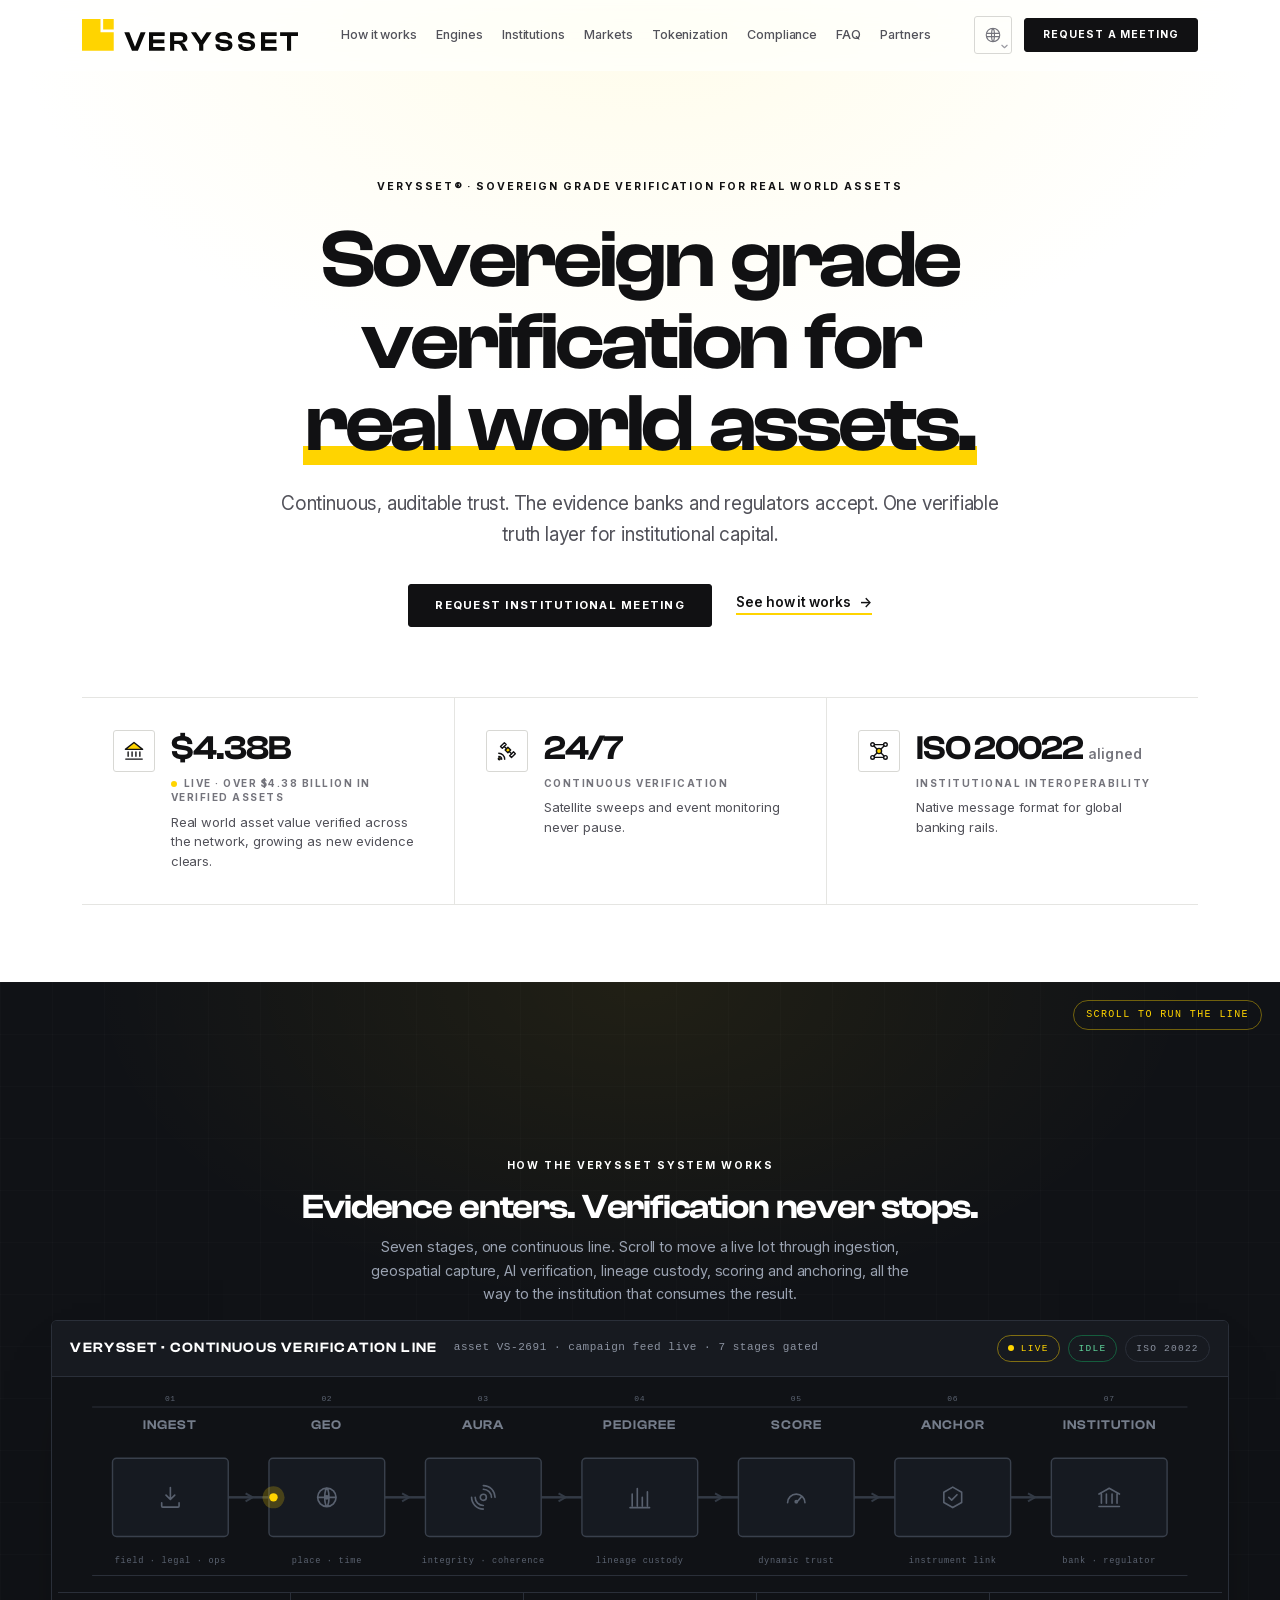
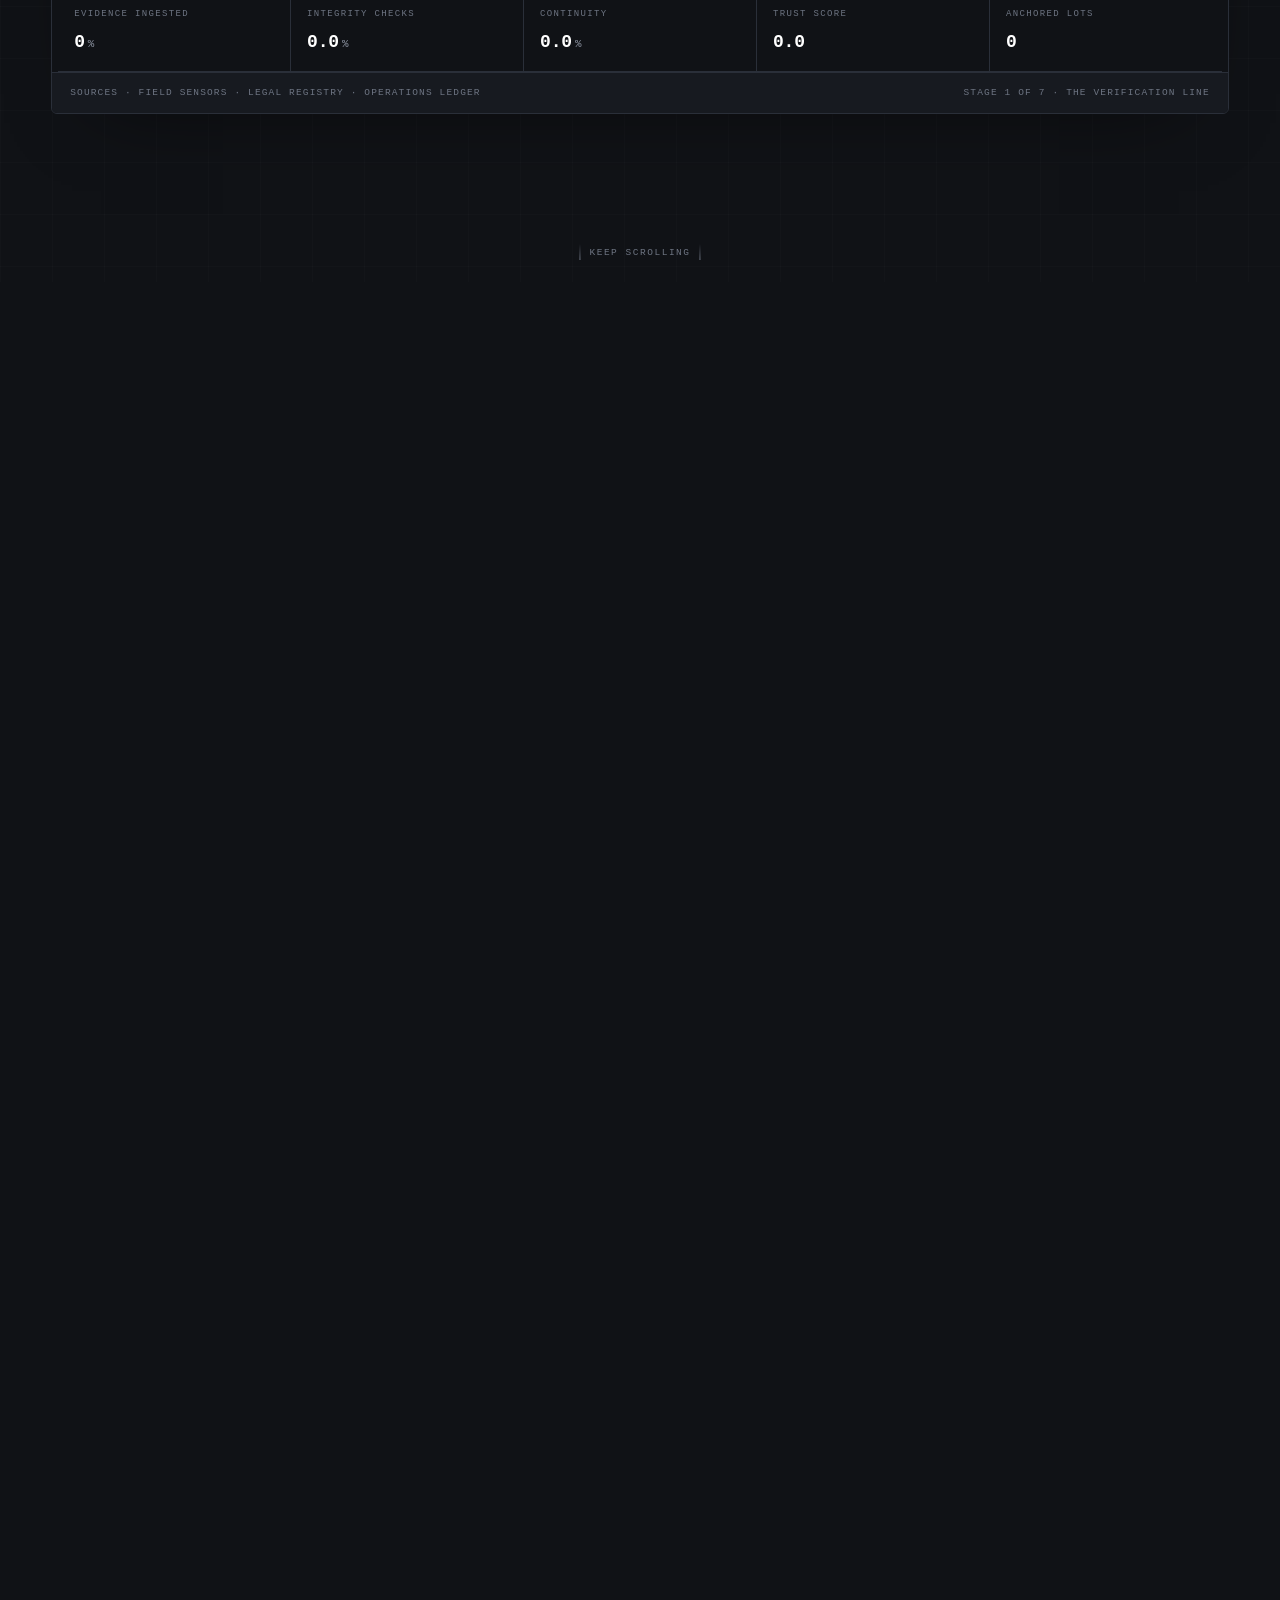
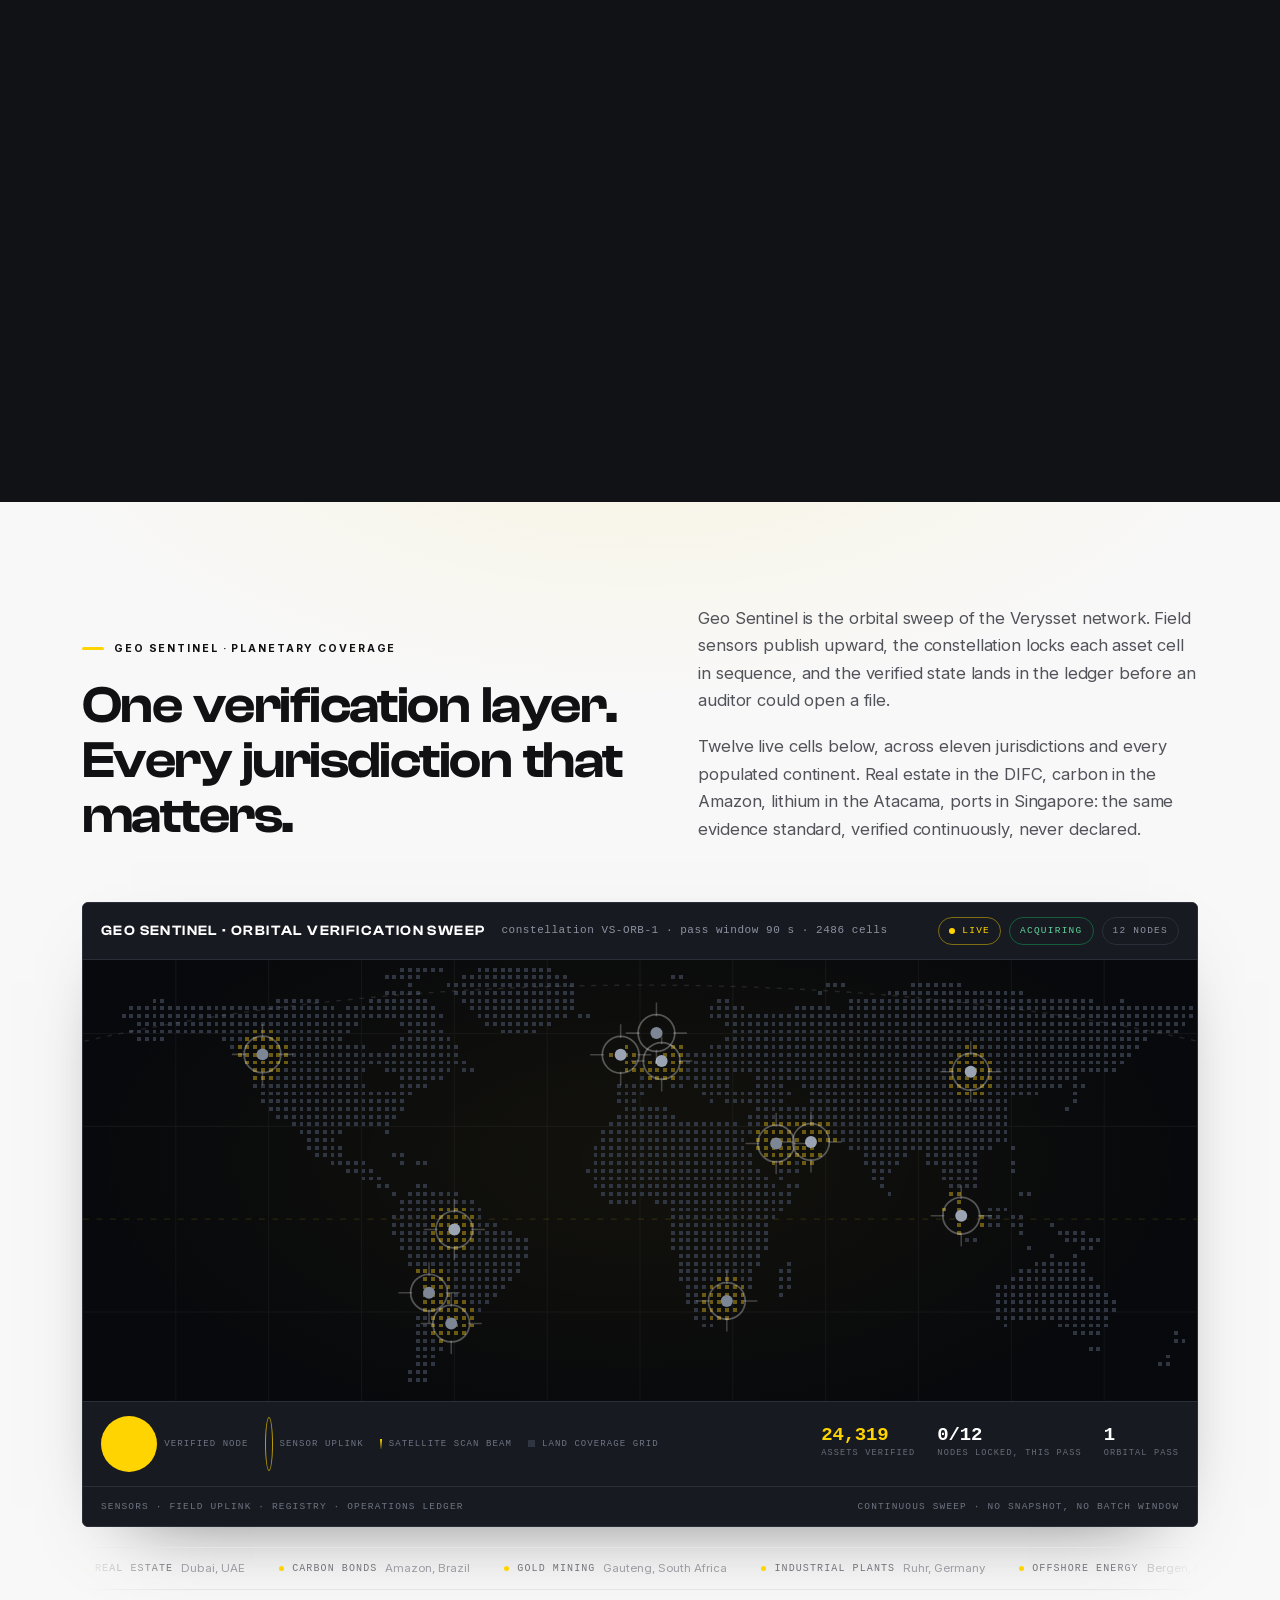
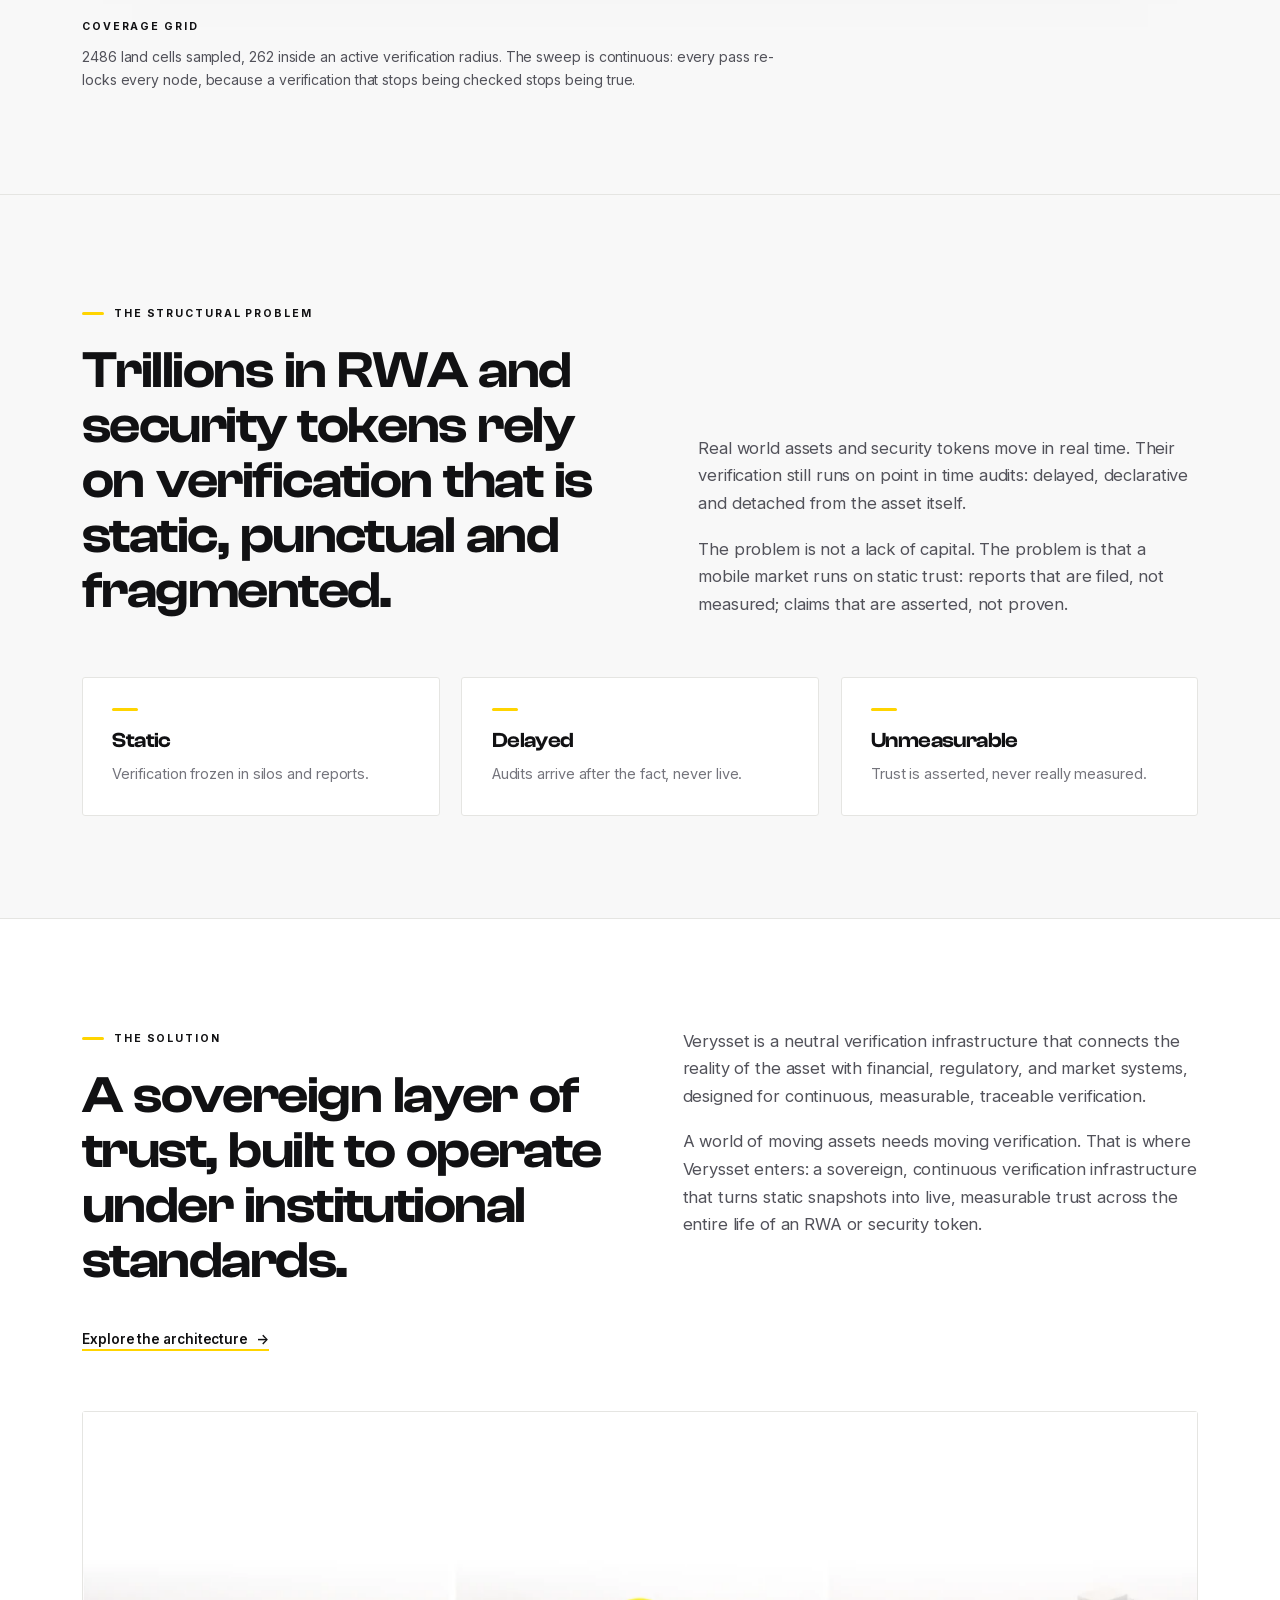
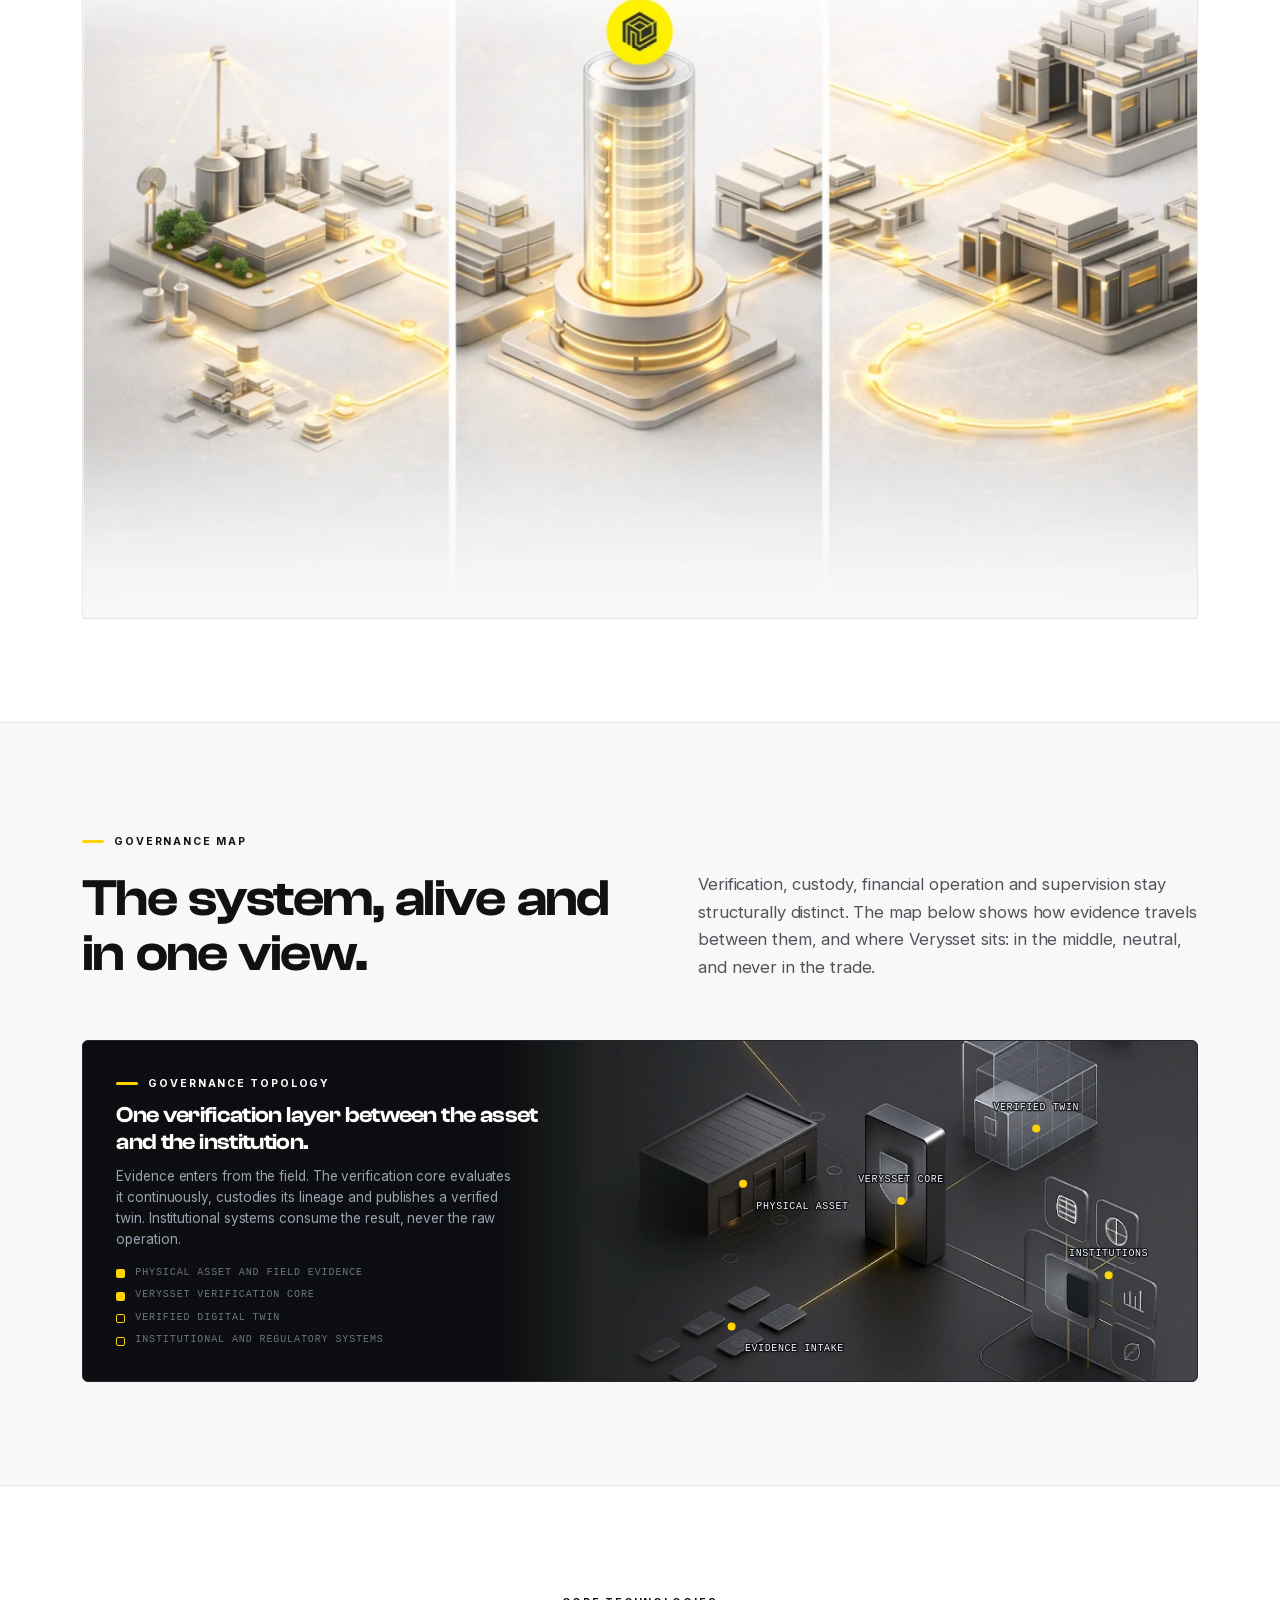
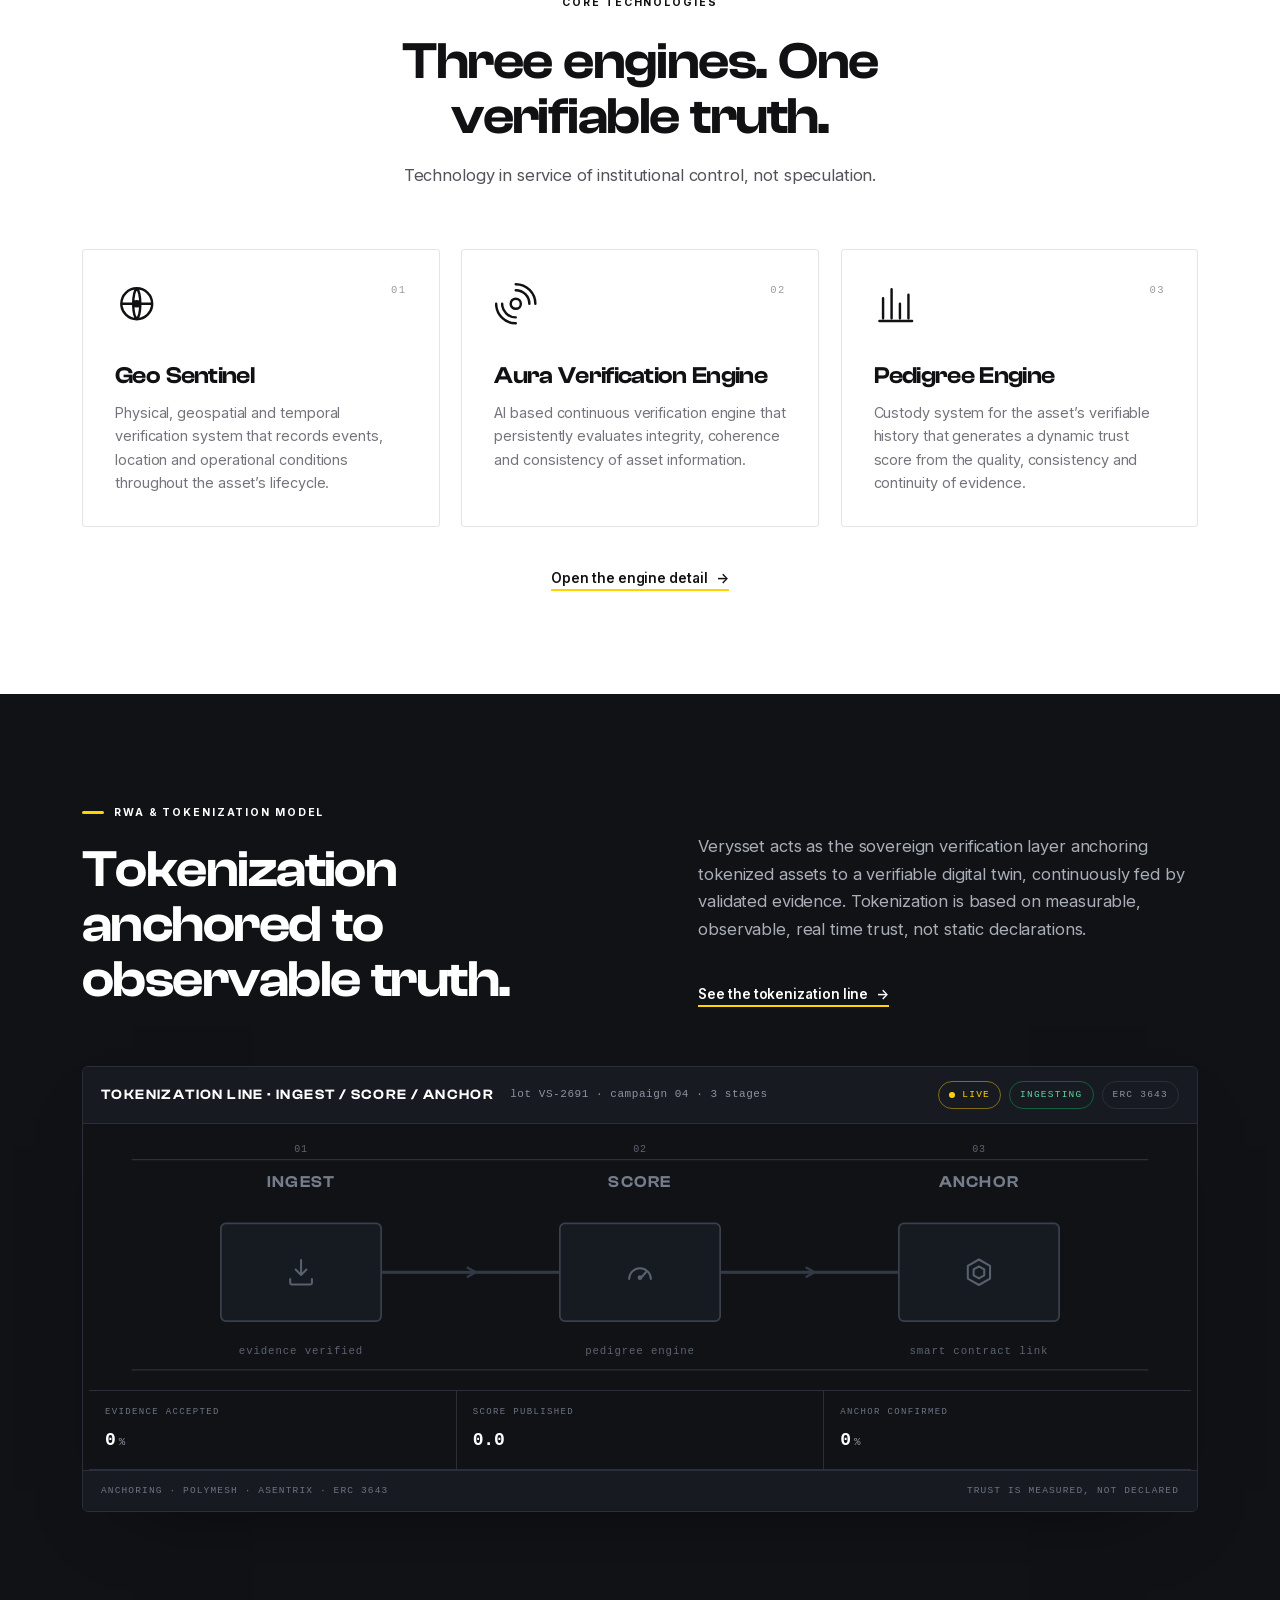
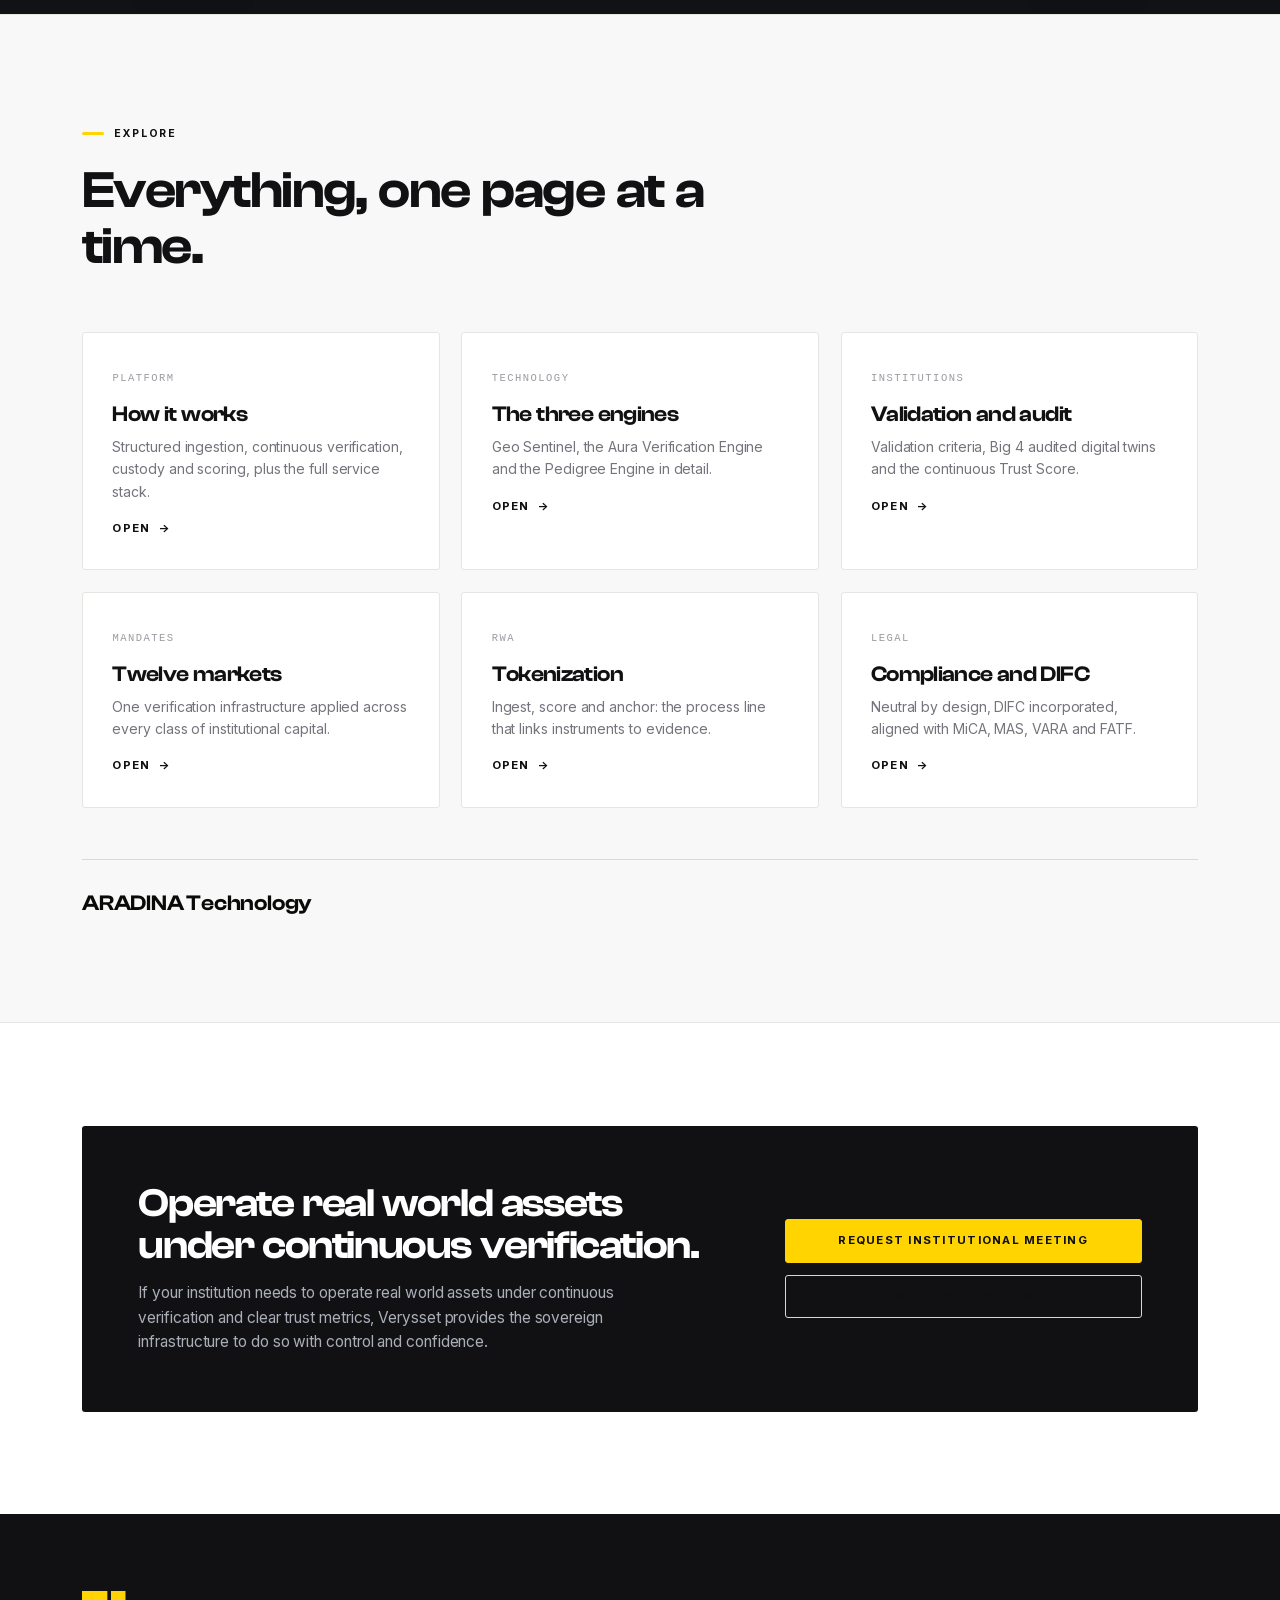
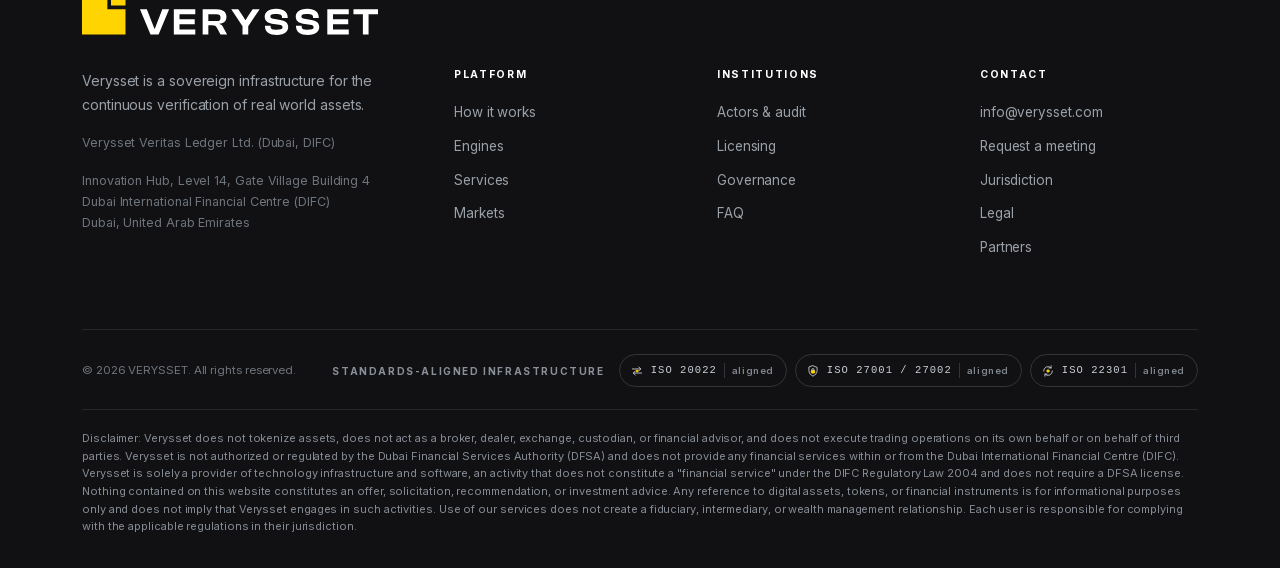
==== index.html @ 634cb60f "Institutions & actors: Big 4 audit, data pedigree, Trust Score bands Replace the savings table on in" ====
<!DOCTYPE html><html lang="en"><head><meta charset="utf-8">
<meta name="viewport" content="width=device-width,initial-scale=1">
<title data-i18n="verysset-sovereign-grade-verification-for-real.4f08">Verysset | Sovereign Grade Verification for Real World Assets</title>
<meta name="description" content="Sovereign grade continuous verification for real world assets. Auditable trust for institutional capital that banks and regulators accept.">
<meta name="theme-color" content="#ffffff">
<meta property="og:title" content="Verysset | Sovereign Grade Verification for Real World Assets">
<meta property="og:description" content="Sovereign grade continuous verification for real world assets. Auditable trust for institutional capital that banks and regulators accept.">
<meta property="og:type" content="website">
<meta name="twitter:card" content="summary_large_image">
<link rel="icon" type="image/svg+xml" href="assets/favicon.svg?v=2">
<link rel="preload" href="assets/fonts/ClashDisplay-Medium.otf" as="font" type="font/otf" crossorigin>
<link rel="preload" href="assets/fonts/ClashDisplay-Semibold.otf" as="font" type="font/otf" crossorigin>
<link rel="preload" href="assets/fonts/Inter-Variable.ttf" as="font" type="font/ttf" crossorigin>
<link rel="stylesheet" href="assets/site.css">
</head><body>
<a class="skip" href="#main" data-i18n="skip-to-content.b582">Skip to content</a>
<div class="pbar" aria-hidden="true"></div>
<header class="nav" id="nav"><div class="nrow">
<a class="brand" href="index.html" aria-label="Verysset home"><img class="blogo" src="assets/logo.svg" alt="Verysset" width="216" height="32" decoding="async"></a>
<nav class="nmenu" aria-label="Primary"><a href="how-it-works.html" data-i18n="how-it-works.9ffd">How it works</a><a href="engines.html" data-i18n="engines.b61d">Engines</a><a href="institutions.html" data-i18n="institutions.2c9d">Institutions</a><a href="markets.html" data-i18n="markets.52c3">Markets</a><a href="tokenization.html" data-i18n="tokenization.4d61">Tokenization</a><a href="compliance.html" data-i18n="compliance.9c04">Compliance</a><a href="faq.html" data-i18n="faq.1fe9">FAQ</a><a href="partners.html" data-i18n="partners.fd6d">Partners</a></nav>
<div class="nact"><div class="lang" data-noi18n><button type="button" id="langsel" class="lbtn" title="Language" aria-label="Language" aria-haspopup="listbox" aria-expanded="false" aria-controls="langlist"><svg class="lgi" viewBox="0 0 24 24" width="18" height="18" aria-hidden="true" focusable="false"><path d="M12 3a9 9 0 1 0 0 18 9 9 0 0 0 0-18M3.3 9.8h17.4M3.3 14.2h17.4M12 3c2.6 2.6 2.6 15.4 0 18-2.6-2.6-2.6-15.4 0-18"/></svg><svg class="lchev" viewBox="0 0 8 5" width="7" height="5" aria-hidden="true" focusable="false"><path d="M1 1.1 4 3.9 7 1.1"/></svg></button><ul class="lmenu" id="langlist" role="listbox" aria-label="Language" tabindex="-1"><li role="option" id="lopt-en" data-lang="en" lang="en" aria-selected="true"><svg class="lck" viewBox="0 0 16 16" width="13" height="13" aria-hidden="true" focusable="false"><path d="M3.4 8.6 6.5 11.6 12.6 4.6"/></svg><span class="lnm">English</span></li><li role="option" id="lopt-es" data-lang="es" lang="es" aria-selected="false"><svg class="lck" viewBox="0 0 16 16" width="13" height="13" aria-hidden="true" focusable="false"><path d="M3.4 8.6 6.5 11.6 12.6 4.6"/></svg><span class="lnm">Español</span></li><li role="option" id="lopt-pt" data-lang="pt" lang="pt" aria-selected="false"><svg class="lck" viewBox="0 0 16 16" width="13" height="13" aria-hidden="true" focusable="false"><path d="M3.4 8.6 6.5 11.6 12.6 4.6"/></svg><span class="lnm">Português</span></li><li role="option" id="lopt-zh" data-lang="zh" lang="zh" aria-selected="false"><svg class="lck" viewBox="0 0 16 16" width="13" height="13" aria-hidden="true" focusable="false"><path d="M3.4 8.6 6.5 11.6 12.6 4.6"/></svg><span class="lnm">中文</span></li><li role="option" id="lopt-ru" data-lang="ru" lang="ru" aria-selected="false"><svg class="lck" viewBox="0 0 16 16" width="13" height="13" aria-hidden="true" focusable="false"><path d="M3.4 8.6 6.5 11.6 12.6 4.6"/></svg><span class="lnm">Русский</span></li><li role="option" id="lopt-ar" data-lang="ar" lang="ar" aria-selected="false"><svg class="lck" viewBox="0 0 16 16" width="13" height="13" aria-hidden="true" focusable="false"><path d="M3.4 8.6 6.5 11.6 12.6 4.6"/></svg><span class="lnm" dir="rtl">العربية</span></li></ul></div><a class="btn sm" href="contact.html" data-i18n="request-a-meeting.c277">Request a meeting</a>
<button class="burg" id="burg" aria-label="Menu" aria-expanded="false" aria-controls="drawer"><span></span></button></div>
</div><div class="drawer" id="drawer"><a href="index.html" class="cur" aria-current="page" data-i18n="home.8cf0">Home</a><a href="how-it-works.html" data-i18n="how-it-works.9ffd">How it works</a><a href="engines.html" data-i18n="engines.b61d">Engines</a><a href="institutions.html" data-i18n="institutions.2c9d">Institutions</a><a href="markets.html" data-i18n="markets.52c3">Markets</a><a href="tokenization.html" data-i18n="tokenization.4d61">Tokenization</a><a href="compliance.html" data-i18n="compliance.9c04">Compliance</a><a href="faq.html" data-i18n="faq.1fe9">FAQ</a><a href="partners.html" data-i18n="partners.fd6d">Partners</a><a href="contact.html" data-i18n="contact.bbaf">Contact</a><a class="btn" href="contact.html" data-i18n="request-a-meeting.c277">Request a meeting</a></div></header>
<main id="main"><section class="hero"><div class="wrap"><span class="eb nb rv" data-i18n="verysset-sovereign-grade-verification-for-real.884a">Verysset&reg; &middot; Sovereign grade verification for real world assets</span><h1 class="rv" data-i="1"><span data-i18n="sovereign-grade-verification-for.8fe9">Sovereign grade verification for</span> <em data-i18n="real-world-assets.7e64">real world assets.</em></h1><p class="hsub rv" data-i="2" data-i18n="continuous-auditable-trust-the-evidence-banks.6783">Continuous, auditable trust. The evidence banks and regulators accept. One verifiable truth layer for institutional capital.</p><div class="hcta rv" data-i="3"><a class="btn" href="contact.html" data-i18n="request-institutional-meeting.abd9">Request institutional meeting</a><a class="tl" href="how-it-works.html"><span data-i18n="see-how-it-works.1921">See how it works</span> <span class="ar">&rarr;</span></a></div><ul class="chips rv" data-i="4" aria-label="Verysset live network metrics: verified assets, continuous verification, ISO 20022 interoperability"><li class="chip" data-va-anchor="2026-09-12" data-va-base="4276" data-va-step="13" data-va-days="10"><span class="cib"><svg class="ci" viewBox="0 0 24 24" aria-hidden="true" focusable="false"><title>Verified assets ledger</title><path class="acf" d="M2.6 10.2 12 2.8l9.4 7.4z"/><path d="M5.6 13v4.8M9.9 13v4.8M14.1 13v4.8M18.4 13v4.8M3 20.8h18"/></svg></span><div class="cbd"><b><span class="va-n" data-noi18n>$4.276B</span></b><span class="cl"><span class="dot"></span><span class="va-l" data-noi18n>Live &middot; over <bdi class="va-a">$4.276 billion</bdi> in verified assets</span></span><p class="cc" data-i18n="real-world-asset-value-verified-across-the.183e">Real world asset value verified across the network, growing as new evidence clears.</p></div></li><li class="chip"><span class="cib"><svg class="ci" viewBox="0 0 24 24" aria-hidden="true" focusable="false"><title>Continuous satellite verification</title><path class="acf" d="M13 8l3 3-3 3-3-3z"/><path d="M11.1 4.9 9.1 2.9 4.9 7.1 6.9 9.1z"/><path d="M21.1 14.9 19.1 12.9 14.9 17.1 16.9 19.1z"/><path d="M11.5 9.5 9 7M14.5 12.5 17 15"/><path d="M3 14.5a6.5 6.5 0 0 1 6.5 6.5M3 17.8a3.2 3.2 0 0 1 3.2 3.2"/><circle class="acf" cx="3.6" cy="20.4" r="1.1"/></svg></span><div class="cbd"><b>24/7</b><span class="cl" data-i18n="continuous-verification.4a41">Continuous verification</span><p class="cc" data-i18n="satellite-sweeps-and-event-monitoring-never-pa.57f3">Satellite sweeps and event monitoring never pause.</p></div></li><li class="chip"><span class="cib"><svg class="ci" viewBox="0 0 24 24" aria-hidden="true" focusable="false"><title>Institutional interoperability network</title><circle cx="5" cy="5" r="2"/><circle cx="19" cy="5" r="2"/><circle cx="5" cy="19" r="2"/><circle cx="19" cy="19" r="2"/><path d="M6.5 6.5 10 10M17.5 6.5 14 10M6.5 17.5 10 14M17.5 17.5 14 14M7 5h10M7 19h10"/><circle class="acf" cx="12" cy="12" r="2.8"/></svg></span><div class="cbd"><b><span data-i18n="iso-20022.1f66">ISO&nbsp;20022</span><span class="u" data-i18n="aligned.165f">aligned</span></b><span class="cl" data-i18n="institutional-interoperability.0820">Institutional interoperability</span><p class="cc" data-i18n="native-message-format-for-global-banking-rails.a10c">Native message format for global banking rails.</p></div></li></ul></div></section><div class="showwrap" id="showwrap"><div class="showstage"><div class="grid" aria-hidden="true"></div><div class="showstat" data-i18n="scroll-to-run-the-line.acf3">Scroll to run the line</div><div class="showin"><div class="showhead"><span class="eb nb" data-i18n="how-the-verysset-system-works.2fe0">How the Verysset system works</span><h2 data-i18n="evidence-enters-verification-never-stops.e264">Evidence enters. Verification never stops.</h2><p data-i18n="seven-stages-one-continuous-line-scroll-to.0a58">Seven stages, one continuous line. Scroll to move a live lot through ingestion, geospatial capture, AI verification, lineage custody, scoring and anchoring, all the way to the institution that consumes the result.</p></div><div class="panel procline " data-states="Idle|Ingesting|Geo locked|Verifying|Scoring|Anchoring|Anchored" data-drive="pin"><div class="pbarhead"><span class="ptitle" data-i18n="verysset-continuous-verification-line.d003">VERYSSET &middot; CONTINUOUS VERIFICATION LINE</span><span class="plot" data-i18n="asset-vs-2691-campaign-feed-live-7.a70b">asset VS-2691 &middot; campaign feed live &middot; 7 stages gated</span><span class="ppills"><span class="pill live"><i></i><span data-i18n="live.955a">Live</span></span><span class="pill on" data-status><i></i><span data-i18n="idle.e599">Idle</span></span><span class="pill" data-i18n="iso-20022.1f66">ISO 20022</span></span></div><div class="pbody"><svg data-proc viewBox="0 0 1160 206" role="img" aria-label="Verysset process line" preserveAspectRatio="xMidYMid meet"><path class="axis" d="M34.0 22H1126.0"/><path class="axis" d="M34.0 190 H1126.0"/><path class="flowbase" d="M112.0 112 H1048.0"/><path class="seg" data-k="0" d="M169.7 112 H210.3"/><path class="seg" data-k="0" d="m187.0 108 7 4-7 4" fill="none"/><path class="seg" data-k="1" d="M325.7 112 H366.3"/><path class="seg" data-k="1" d="m343.0 108 7 4-7 4" fill="none"/><path class="seg" data-k="2" d="M481.7 112 H522.3"/><path class="seg" data-k="2" d="m499.0 108 7 4-7 4" fill="none"/><path class="seg" data-k="3" d="M637.7 112 H678.3"/><path class="seg" data-k="3" d="m655.0 108 7 4-7 4" fill="none"/><path class="seg" data-k="4" d="M793.7 112 H834.3"/><path class="seg" data-k="4" d="m811.0 108 7 4-7 4" fill="none"/><path class="seg" data-k="5" d="M949.7 112 H990.3"/><path class="seg" data-k="5" d="m967.0 108 7 4-7 4" fill="none"/><g class="pn" data-k="0"><rect class="pn-box" x="54.3" y="73.0" width="115.4" height="78.0" rx="4"/><g transform="translate(99.00,99.00) scale(1.0833)"><path class="pn-ic" d="M12 3v11m0 0-4-4m4 4 4-4M4 17v3a1 1 0 0 0 1 1h14a1 1 0 0 0 1-1v-3"/></g><text class="pn-t" x="112.0" y="44" text-anchor="middle" data-i18n="ingest.3d67">INGEST</text><text class="pn-s" x="112.0" y="177.0" text-anchor="middle" data-i18n="field-legal-ops.0ce9">field &middot; legal &middot; ops</text><text class="tick" x="112.0" y="16" text-anchor="middle">01</text></g><g class="pn" data-k="1"><rect class="pn-box" x="210.3" y="73.0" width="115.4" height="78.0" rx="4"/><g transform="translate(255.00,99.00) scale(1.0833)"><path class="pn-ic" d="M12 3.5a8.5 8.5 0 1 0 0 17 8.5 8.5 0 0 0 0-17ZM3.5 12h17M12 3.5c2.6 2.5 2.6 14.5 0 17-2.6-2.5-2.6-14.5 0-17M12 10.6a1.4 1.4 0 1 0 0 2.8 1.4 1.4 0 0 0 0-2.8"/></g><text class="pn-t" x="268.0" y="44" text-anchor="middle" data-i18n="geo.4a22">GEO</text><text class="pn-s" x="268.0" y="177.0" text-anchor="middle" data-i18n="place-time.ca1b">place &middot; time</text><text class="tick" x="268.0" y="16" text-anchor="middle">02</text></g><g class="pn" data-k="2"><rect class="pn-box" x="366.3" y="73.0" width="115.4" height="78.0" rx="4"/><g transform="translate(411.00,99.00) scale(1.0833)"><path class="pn-ic" d="M12 9.2a2.8 2.8 0 1 0 0 5.6 2.8 2.8 0 0 0 0-5.6M12 4.5A7.5 7.5 0 0 1 19.5 12M12 19.5A7.5 7.5 0 0 1 4.5 12M12 1.2A10.8 10.8 0 0 1 22.8 12M12 22.8A10.8 10.8 0 0 1 1.2 12"/></g><text class="pn-t" x="424.0" y="44" text-anchor="middle" data-i18n="aura.205d">AURA</text><text class="pn-s" x="424.0" y="177.0" text-anchor="middle" data-i18n="integrity-coherence.2ce6">integrity &middot; coherence</text><text class="tick" x="424.0" y="16" text-anchor="middle">03</text></g><g class="pn" data-k="3"><rect class="pn-box" x="522.3" y="73.0" width="115.4" height="78.0" rx="4"/><g transform="translate(567.00,99.00) scale(1.0833)"><path class="pn-ic" d="M5 20V9m4.7 11V4m4.6 16v-8m4.7 8V7M3 21.5h18"/></g><text class="pn-t" x="580.0" y="44" text-anchor="middle" data-i18n="pedigree.e118">PEDIGREE</text><text class="pn-s" x="580.0" y="177.0" text-anchor="middle" data-i18n="lineage-custody.2535">lineage custody</text><text class="tick" x="580.0" y="16" text-anchor="middle">04</text></g><g class="pn" data-k="4"><rect class="pn-box" x="678.3" y="73.0" width="115.4" height="78.0" rx="4"/><g transform="translate(723.00,99.00) scale(1.0833)"><path class="pn-ic" d="M4 17a8 8 0 1 1 16 0M12 17l4.5-5.2M12 17a1 1 0 1 0 0-2 1 1 0 0 0 0 2"/></g><text class="pn-t" x="736.0" y="44" text-anchor="middle" data-i18n="score.c9b2">SCORE</text><text class="pn-s" x="736.0" y="177.0" text-anchor="middle" data-i18n="dynamic-trust.57b9">dynamic trust</text><text class="tick" x="736.0" y="16" text-anchor="middle">05</text></g><g class="pn" data-k="5"><rect class="pn-box" x="834.3" y="73.0" width="115.4" height="78.0" rx="4"/><g transform="translate(879.00,99.00) scale(1.0833)"><path class="pn-ic" d="m12 2.6 8.2 4.7v9.4L12 21.4 3.8 16.7V7.3ZM8.4 12l2.6 2.6L15.9 9.6"/></g><text class="pn-t" x="892.0" y="44" text-anchor="middle" data-i18n="anchor.1d0d">ANCHOR</text><text class="pn-s" x="892.0" y="177.0" text-anchor="middle" data-i18n="instrument-link.2ff0">instrument link</text><text class="tick" x="892.0" y="16" text-anchor="middle">06</text></g><g class="pn" data-k="6"><rect class="pn-box" x="990.3" y="73.0" width="115.4" height="78.0" rx="4"/><g transform="translate(1035.00,99.00) scale(1.0833)"><path class="pn-ic" d="M2.6 9 12 3.6 21.4 9M4.8 9v8.4m4.6-8.4v8.4m5.2-8.4v8.4m4.6-8.4v8.4M2.6 20.4h18.8"/></g><text class="pn-t" x="1048.0" y="44" text-anchor="middle" data-i18n="institution.8bc5">INSTITUTION</text><text class="pn-s" x="1048.0" y="177.0" text-anchor="middle" data-i18n="bank-regulator.d166">bank &middot; regulator</text><text class="tick" x="1048.0" y="16" text-anchor="middle">07</text></g><path data-flow class="flowpath" d="M112.0 112 H1048.0"/><g data-pulse opacity="0"><circle class="pulse-h" r="11"/><circle class="pulse" r="4.2"/></g></svg><div class="mbal"><div class="mcell"><div class="ml" data-i18n="evidence-ingested.7c05">Evidence ingested</div><div class="mv"><span data-to="100" data-dec="0">0</span><span class="mu">%</span></div></div><div class="mcell"><div class="ml" data-i18n="integrity-checks.fea6">Integrity checks</div><div class="mv"><span data-to="99.2" data-dec="1">0</span><span class="mu">%</span></div></div><div class="mcell"><div class="ml" data-i18n="continuity.f73d">Continuity</div><div class="mv"><span data-to="98.6" data-dec="1">0</span><span class="mu">%</span></div></div><div class="mcell"><div class="ml" data-i18n="trust-score.0c2e">Trust score</div><div class="mv"><span data-to="87.4" data-dec="1">0</span><span class="mu"></span></div></div><div class="mcell"><div class="ml" data-i18n="anchored-lots.39cf">Anchored lots</div><div class="mv"><span data-to="24" data-dec="0">0</span><span class="mu"></span></div></div></div></div><div class="pfoot"><span data-i18n="sources-field-sensors-legal-registry-operation.ad10">Sources &middot; field sensors &middot; legal registry &middot; operations ledger</span><span class="right" data-i18n="stage-1-of-7-the-verification-line.415d">Stage 1 of 7 &middot; the verification line</span></div></div></div><div class="showcue"><i></i><span data-i18n="keep-scrolling.a62a">Keep scrolling</span><i></i></div></div></div><section class="sec planetsec" id="planet"><div class="wrap"><div class="head-split"><div class="rv"><span class="eb" data-i18n="geo-sentinel-planetary-coverage.ad01">Geo Sentinel &middot; planetary coverage</span><h2 class="t" data-i18n="one-verification-layer-every-jurisdiction-that.b324">One verification layer. Every jurisdiction that matters.</h2></div><div class="rv" data-i="1"><p class="lede" style="margin-top:0" data-i18n="geo-sentinel-is-the-orbital-sweep-of.d516">Geo Sentinel is the orbital sweep of the Verysset network. Field sensors publish upward, the constellation locks each asset cell in sequence, and the verified state lands in the ledger before an auditor could open a file.</p><p class="lede" data-i18n="twelve-live-cells-below-across-eleven-jurisdic.8df2">Twelve live cells below, across eleven jurisdictions and every populated continent. Real estate in the DIFC, carbon in the Amazon, lithium in the Atacama, ports in Singapore: the same evidence standard, verified continuously, never declared.</p></div></div><div class="mt rv"><div class="panel planet" data-states="Acquiring|Scanning|Locking|Verified"><div class="pbarhead"><span class="ptitle" data-i18n="geo-sentinel-orbital-verification-sweep.9156">GEO SENTINEL &middot; ORBITAL VERIFICATION SWEEP</span><span class="plot" data-i18n="constellation-vs-orb-1-pass-window-90.6d6a">constellation VS-ORB-1 &middot; pass window 90 s &middot; 2486 cells</span><span class="ppills"><span class="pill live"><i></i><span data-i18n="live.955a">Live</span></span><span class="pill on" data-status><i></i><span data-i18n="acquiring.9a9c">Acquiring</span></span><span class="pill" data-i18n="12-nodes.2a29">12 nodes</span></span></div><div class="pbody"><div class="wmap" data-planet><svg data-world viewBox="0 0 576 228" preserveAspectRatio="xMidYMid meet" role="img" aria-label="World map showing Verysset verification nodes being scanned by an orbital satellite"><defs><clipPath id="wclip"><rect data-wclip x="0" y="0" width="0" height="228"/></clipPath><linearGradient id="wbeam" x1="0" y1="0" x2="0" y2="1"><stop offset="0" stop-color="#FFD400" stop-opacity="0"/><stop offset=".45" stop-color="#FFD400" stop-opacity=".55"/><stop offset="1" stop-color="#FFD400" stop-opacity=".05"/></linearGradient><radialGradient id="wglow" cx=".5" cy=".5" r=".5"><stop offset="0" stop-color="#FFD400" stop-opacity=".30"/><stop offset="1" stop-color="#FFD400" stop-opacity="0"/></radialGradient></defs><path class="wgrat" d="M48 0V228M96 0V228M144 0V228M192 0V228M240 0V228M288 0V228M336 0V228M384 0V228M432 0V228M480 0V228M528 0V228M0 38H576M0 86H576M0 182H576"/><path class="weq" d="M0 134H576"/><g clip-path="url(#wclip)"><path class="wland" d="M164 4h2v2h-2zm4 0h2v2h-2zm4 0h2v2h-2zm4 0h2v2h-2zm4 0h2v2h-2zm4 0h2v2h-2zm20 0h2v2h-2zm4 0h2v2h-2zm4 0h2v2h-2zm4 0h2v2h-2zm4 0h2v2h-2zm4 0h2v2h-2zm4 0h2v2h-2zm4 0h2v2h-2zm4 0h2v2h-2zm4 0h2v2h-2zm-84 4h2v2h-2zm4 0h2v2h-2zm4 0h2v2h-2zm4 0h2v2h-2zm4 0h2v2h-2zm24 0h2v2h-2zm4 0h2v2h-2zm4 0h2v2h-2zm4 0h2v2h-2zm4 0h2v2h-2zm4 0h2v2h-2zm4 0h2v2h-2zm4 0h2v2h-2zm4 0h2v2h-2zm4 0h2v2h-2zm4 0h2v2h-2zm4 0h2v2h-2zm4 0h2v2h-2zm4 0h2v2h-2zm56 0h2v2h-2zm4 0h2v2h-2zm-140 4h2v2h-2zm20 0h2v2h-2zm4 0h2v2h-2zm4 0h2v2h-2zm4 0h2v2h-2zm4 0h2v2h-2zm4 0h2v2h-2zm4 0h2v2h-2zm4 0h2v2h-2zm4 0h2v2h-2zm4 0h2v2h-2zm4 0h2v2h-2zm4 0h2v2h-2zm4 0h2v2h-2zm4 0h2v2h-2zm4 0h2v2h-2zm4 0h2v2h-2zm4 0h2v2h-2zm132 0h2v2h-2zm4 0h2v2h-2zm4 0h2v2h-2zm36 0h2v2h-2zm4 0h2v2h-2zm4 0h2v2h-2zm4 0h2v2h-2zm4 0h2v2h-2zm4 0h2v2h-2zm4 0h2v2h-2zm-296 4h2v2h-2zm4 0h2v2h-2zm4 0h2v2h-2zm4 0h2v2h-2zm4 0h2v2h-2zm20 0h2v2h-2zm4 0h2v2h-2zm4 0h2v2h-2zm4 0h2v2h-2zm4 0h2v2h-2zm4 0h2v2h-2zm4 0h2v2h-2zm4 0h2v2h-2zm4 0h2v2h-2zm4 0h2v2h-2zm4 0h2v2h-2zm4 0h2v2h-2zm4 0h2v2h-2zm4 0h2v2h-2zm4 0h2v2h-2zm4 0h2v2h-2zm128 0h2v2h-2zm36 0h2v2h-2zm4 0h2v2h-2zm4 0h2v2h-2zm4 0h2v2h-2zm4 0h2v2h-2zm4 0h2v2h-2zm4 0h2v2h-2zm4 0h2v2h-2zm4 0h2v2h-2zm4 0h2v2h-2zm4 0h2v2h-2zm4 0h2v2h-2zm4 0h2v2h-2zm4 0h2v2h-2zm4 0h2v2h-2zm4 0h2v2h-2zm4 0h2v2h-2zm4 0h2v2h-2zm-448 4h2v2h-2zm4 0h2v2h-2zm60 0h2v2h-2zm4 0h2v2h-2zm4 0h2v2h-2zm4 0h2v2h-2zm4 0h2v2h-2zm4 0h2v2h-2zm28 0h2v2h-2zm4 0h2v2h-2zm4 0h2v2h-2zm4 0h2v2h-2zm4 0h2v2h-2zm4 0h2v2h-2zm4 0h2v2h-2zm4 0h2v2h-2zm20 0h2v2h-2zm4 0h2v2h-2zm4 0h2v2h-2zm4 0h2v2h-2zm4 0h2v2h-2zm4 0h2v2h-2zm4 0h2v2h-2zm4 0h2v2h-2zm4 0h2v2h-2zm4 0h2v2h-2zm4 0h2v2h-2zm4 0h2v2h-2zm4 0h2v2h-2zm4 0h2v2h-2zm4 0h2v2h-2zm76 0h2v2h-2zm4 0h2v2h-2zm64 0h2v2h-2zm4 0h2v2h-2zm4 0h2v2h-2zm4 0h2v2h-2zm4 0h2v2h-2zm4 0h2v2h-2zm4 0h2v2h-2zm4 0h2v2h-2zm4 0h2v2h-2zm4 0h2v2h-2zm4 0h2v2h-2zm4 0h2v2h-2zm4 0h2v2h-2zm4 0h2v2h-2zm4 0h2v2h-2zm4 0h2v2h-2zm4 0h2v2h-2zm4 0h2v2h-2zm4 0h2v2h-2zm4 0h2v2h-2zm4 0h2v2h-2zm4 0h2v2h-2zm4 0h2v2h-2zm4 0h2v2h-2zm4 0h2v2h-2zm4 0h2v2h-2zm4 0h2v2h-2zm4 0h2v2h-2zm4 0h2v2h-2zm4 0h2v2h-2zm4 0h2v2h-2zm4 0h2v2h-2zm16 0h2v2h-2zm-512 4h2v2h-2zm4 0h2v2h-2zm4 0h2v2h-2zm4 0h2v2h-2zm4 0h2v2h-2zm4 0h2v2h-2zm4 0h2v2h-2zm4 0h2v2h-2zm4 0h2v2h-2zm4 0h2v2h-2zm4 0h2v2h-2zm4 0h2v2h-2zm4 0h2v2h-2zm4 0h2v2h-2zm4 0h2v2h-2zm4 0h2v2h-2zm4 0h2v2h-2zm4 0h2v2h-2zm4 0h2v2h-2zm4 0h2v2h-2zm4 0h2v2h-2zm4 0h2v2h-2zm4 0h2v2h-2zm4 0h2v2h-2zm4 0h2v2h-2zm4 0h2v2h-2zm4 0h2v2h-2zm8 0h2v2h-2zm4 0h2v2h-2zm4 0h2v2h-2zm4 0h2v2h-2zm4 0h2v2h-2zm4 0h2v2h-2zm4 0h2v2h-2zm4 0h2v2h-2zm4 0h2v2h-2zm4 0h2v2h-2zm4 0h2v2h-2zm4 0h2v2h-2zm20 0h2v2h-2zm4 0h2v2h-2zm4 0h2v2h-2zm4 0h2v2h-2zm4 0h2v2h-2zm4 0h2v2h-2zm4 0h2v2h-2zm4 0h2v2h-2zm4 0h2v2h-2zm4 0h2v2h-2zm4 0h2v2h-2zm4 0h2v2h-2zm4 0h2v2h-2zm4 0h2v2h-2zm72 0h2v2h-2zm4 0h2v2h-2zm4 0h2v2h-2zm4 0h2v2h-2zm4 0h2v2h-2zm28 0h2v2h-2zm4 0h2v2h-2zm4 0h2v2h-2zm4 0h2v2h-2zm4 0h2v2h-2zm12 0h2v2h-2zm4 0h2v2h-2zm4 0h2v2h-2zm4 0h2v2h-2zm4 0h2v2h-2zm4 0h2v2h-2zm4 0h2v2h-2zm4 0h2v2h-2zm4 0h2v2h-2zm4 0h2v2h-2zm4 0h2v2h-2zm4 0h2v2h-2zm4 0h2v2h-2zm4 0h2v2h-2zm4 0h2v2h-2zm4 0h2v2h-2zm4 0h2v2h-2zm4 0h2v2h-2zm4 0h2v2h-2zm4 0h2v2h-2zm4 0h2v2h-2zm4 0h2v2h-2zm4 0h2v2h-2zm4 0h2v2h-2zm4 0h2v2h-2zm4 0h2v2h-2zm4 0h2v2h-2zm4 0h2v2h-2zm4 0h2v2h-2zm4 0h2v2h-2zm4 0h2v2h-2zm4 0h2v2h-2zm4 0h2v2h-2zm4 0h2v2h-2zm4 0h2v2h-2zm4 0h2v2h-2zm4 0h2v2h-2zm4 0h2v2h-2zm4 0h2v2h-2zm4 0h2v2h-2zm4 0h2v2h-2zm4 0h2v2h-2zm4 0h2v2h-2zm4 0h2v2h-2zm4 0h2v2h-2zm-552 4h2v2h-2zm4 0h2v2h-2zm4 0h2v2h-2zm4 0h2v2h-2zm4 0h2v2h-2zm4 0h2v2h-2zm4 0h2v2h-2zm4 0h2v2h-2zm4 0h2v2h-2zm4 0h2v2h-2zm4 0h2v2h-2zm4 0h2v2h-2zm4 0h2v2h-2zm4 0h2v2h-2zm4 0h2v2h-2zm4 0h2v2h-2zm4 0h2v2h-2zm4 0h2v2h-2zm4 0h2v2h-2zm4 0h2v2h-2zm4 0h2v2h-2zm4 0h2v2h-2zm4 0h2v2h-2zm4 0h2v2h-2zm4 0h2v2h-2zm4 0h2v2h-2zm4 0h2v2h-2zm4 0h2v2h-2zm4 0h2v2h-2zm4 0h2v2h-2zm4 0h2v2h-2zm4 0h2v2h-2zm4 0h2v2h-2zm4 0h2v2h-2zm4 0h2v2h-2zm4 0h2v2h-2zm4 0h2v2h-2zm4 0h2v2h-2zm4 0h2v2h-2zm4 0h2v2h-2zm4 0h2v2h-2zm4 0h2v2h-2zm20 0h2v2h-2zm4 0h2v2h-2zm4 0h2v2h-2zm4 0h2v2h-2zm4 0h2v2h-2zm4 0h2v2h-2zm4 0h2v2h-2zm4 0h2v2h-2zm4 0h2v2h-2zm4 0h2v2h-2zm4 0h2v2h-2zm4 0h2v2h-2zm8 0h2v2h-2zm4 0h2v2h-2zm64 0h2v2h-2zm4 0h2v2h-2zm4 0h2v2h-2zm4 0h2v2h-2zm4 0h2v2h-2zm4 0h2v2h-2zm4 0h2v2h-2zm4 0h2v2h-2zm4 0h2v2h-2zm4 0h2v2h-2zm4 0h2v2h-2zm4 0h2v2h-2zm4 0h2v2h-2zm4 0h2v2h-2zm4 0h2v2h-2zm4 0h2v2h-2zm4 0h2v2h-2zm4 0h2v2h-2zm4 0h2v2h-2zm4 0h2v2h-2zm4 0h2v2h-2zm4 0h2v2h-2zm4 0h2v2h-2zm4 0h2v2h-2zm4 0h2v2h-2zm4 0h2v2h-2zm4 0h2v2h-2zm4 0h2v2h-2zm4 0h2v2h-2zm4 0h2v2h-2zm4 0h2v2h-2zm4 0h2v2h-2zm4 0h2v2h-2zm4 0h2v2h-2zm4 0h2v2h-2zm4 0h2v2h-2zm4 0h2v2h-2zm4 0h2v2h-2zm4 0h2v2h-2zm4 0h2v2h-2zm4 0h2v2h-2zm4 0h2v2h-2zm4 0h2v2h-2zm4 0h2v2h-2zm4 0h2v2h-2zm4 0h2v2h-2zm4 0h2v2h-2zm4 0h2v2h-2zm4 0h2v2h-2zm4 0h2v2h-2zm4 0h2v2h-2zm4 0h2v2h-2zm4 0h2v2h-2zm4 0h2v2h-2zm4 0h2v2h-2zm4 0h2v2h-2zm4 0h2v2h-2zm4 0h2v2h-2zm4 0h2v2h-2zm4 0h2v2h-2zm4 0h2v2h-2zm4 0h2v2h-2zm4 0h2v2h-2zm-544 4h2v2h-2zm4 0h2v2h-2zm4 0h2v2h-2zm4 0h2v2h-2zm4 0h2v2h-2zm4 0h2v2h-2zm4 0h2v2h-2zm4 0h2v2h-2zm4 0h2v2h-2zm4 0h2v2h-2zm4 0h2v2h-2zm4 0h2v2h-2zm4 0h2v2h-2zm4 0h2v2h-2zm4 0h2v2h-2zm4 0h2v2h-2zm4 0h2v2h-2zm4 0h2v2h-2zm4 0h2v2h-2zm4 0h2v2h-2zm4 0h2v2h-2zm4 0h2v2h-2zm4 0h2v2h-2zm4 0h2v2h-2zm4 0h2v2h-2zm4 0h2v2h-2zm4 0h2v2h-2zm4 0h2v2h-2zm4 0h2v2h-2zm24 0h2v2h-2zm4 0h2v2h-2zm4 0h2v2h-2zm4 0h2v2h-2zm4 0h2v2h-2zm28 0h2v2h-2zm4 0h2v2h-2zm4 0h2v2h-2zm4 0h2v2h-2zm4 0h2v2h-2zm4 0h2v2h-2zm4 0h2v2h-2zm4 0h2v2h-2zm4 0h2v2h-2zm92 0h2v2h-2zm4 0h2v2h-2zm4 0h2v2h-2zm4 0h2v2h-2zm4 0h2v2h-2zm4 0h2v2h-2zm4 0h2v2h-2zm4 0h2v2h-2zm4 0h2v2h-2zm4 0h2v2h-2zm4 0h2v2h-2zm4 0h2v2h-2zm4 0h2v2h-2zm4 0h2v2h-2zm4 0h2v2h-2zm4 0h2v2h-2zm4 0h2v2h-2zm4 0h2v2h-2zm4 0h2v2h-2zm4 0h2v2h-2zm4 0h2v2h-2zm4 0h2v2h-2zm4 0h2v2h-2zm4 0h2v2h-2zm4 0h2v2h-2zm4 0h2v2h-2zm4 0h2v2h-2zm4 0h2v2h-2zm4 0h2v2h-2zm4 0h2v2h-2zm4 0h2v2h-2zm4 0h2v2h-2zm4 0h2v2h-2zm4 0h2v2h-2zm4 0h2v2h-2zm4 0h2v2h-2zm4 0h2v2h-2zm4 0h2v2h-2zm4 0h2v2h-2zm4 0h2v2h-2zm4 0h2v2h-2zm4 0h2v2h-2zm4 0h2v2h-2zm4 0h2v2h-2zm4 0h2v2h-2zm4 0h2v2h-2zm4 0h2v2h-2zm4 0h2v2h-2zm4 0h2v2h-2zm4 0h2v2h-2zm4 0h2v2h-2zm4 0h2v2h-2zm4 0h2v2h-2zm4 0h2v2h-2zm4 0h2v2h-2zm4 0h2v2h-2zm4 0h2v2h-2zm4 0h2v2h-2zm4 0h2v2h-2zm4 0h2v2h-2zm-544 4h2v2h-2zm4 0h2v2h-2zm4 0h2v2h-2zm4 0h2v2h-2zm4 0h2v2h-2zm4 0h2v2h-2zm4 0h2v2h-2zm4 0h2v2h-2zm4 0h2v2h-2zm4 0h2v2h-2zm4 0h2v2h-2zm4 0h2v2h-2zm4 0h2v2h-2zm4 0h2v2h-2zm4 0h2v2h-2zm4 0h2v2h-2zm16 0h2v2h-2zm4 0h2v2h-2zm4 0h2v2h-2zm4 0h2v2h-2zm4 0h2v2h-2zm4 0h2v2h-2zm4 0h2v2h-2zm4 0h2v2h-2zm4 0h2v2h-2zm4 0h2v2h-2zm32 0h2v2h-2zm4 0h2v2h-2zm4 0h2v2h-2zm4 0h2v2h-2zm4 0h2v2h-2zm32 0h2v2h-2zm4 0h2v2h-2zm4 0h2v2h-2zm4 0h2v2h-2zm4 0h2v2h-2zm104 0h2v2h-2zm4 0h2v2h-2zm4 0h2v2h-2zm4 0h2v2h-2zm4 0h2v2h-2zm4 0h2v2h-2zm4 0h2v2h-2zm4 0h2v2h-2zm4 0h2v2h-2zm4 0h2v2h-2zm4 0h2v2h-2zm4 0h2v2h-2zm4 0h2v2h-2zm4 0h2v2h-2zm4 0h2v2h-2zm4 0h2v2h-2zm4 0h2v2h-2zm4 0h2v2h-2zm4 0h2v2h-2zm4 0h2v2h-2zm4 0h2v2h-2zm4 0h2v2h-2zm4 0h2v2h-2zm4 0h2v2h-2zm4 0h2v2h-2zm4 0h2v2h-2zm4 0h2v2h-2zm4 0h2v2h-2zm4 0h2v2h-2zm4 0h2v2h-2zm4 0h2v2h-2zm4 0h2v2h-2zm4 0h2v2h-2zm4 0h2v2h-2zm4 0h2v2h-2zm4 0h2v2h-2zm4 0h2v2h-2zm4 0h2v2h-2zm4 0h2v2h-2zm4 0h2v2h-2zm4 0h2v2h-2zm4 0h2v2h-2zm4 0h2v2h-2zm4 0h2v2h-2zm4 0h2v2h-2zm4 0h2v2h-2zm4 0h2v2h-2zm4 0h2v2h-2zm4 0h2v2h-2zm4 0h2v2h-2zm4 0h2v2h-2zm4 0h2v2h-2zm4 0h2v2h-2zm4 0h2v2h-2zm4 0h2v2h-2zm4 0h2v2h-2zm4 0h2v2h-2zm4 0h2v2h-2zm-536 4h2v2h-2zm4 0h2v2h-2zm4 0h2v2h-2zm4 0h2v2h-2zm32 0h2v2h-2zm4 0h2v2h-2zm4 0h2v2h-2zm24 0h2v2h-2zm4 0h2v2h-2zm4 0h2v2h-2zm4 0h2v2h-2zm4 0h2v2h-2zm4 0h2v2h-2zm4 0h2v2h-2zm4 0h2v2h-2zm32 0h2v2h-2zm4 0h2v2h-2zm4 0h2v2h-2zm4 0h2v2h-2zm4 0h2v2h-2zm4 0h2v2h-2zm4 0h2v2h-2zm144 0h2v2h-2zm4 0h2v2h-2zm4 0h2v2h-2zm4 0h2v2h-2zm4 0h2v2h-2zm4 0h2v2h-2zm4 0h2v2h-2zm4 0h2v2h-2zm4 0h2v2h-2zm4 0h2v2h-2zm4 0h2v2h-2zm4 0h2v2h-2zm4 0h2v2h-2zm4 0h2v2h-2zm4 0h2v2h-2zm4 0h2v2h-2zm4 0h2v2h-2zm4 0h2v2h-2zm4 0h2v2h-2zm4 0h2v2h-2zm4 0h2v2h-2zm4 0h2v2h-2zm4 0h2v2h-2zm4 0h2v2h-2zm4 0h2v2h-2zm4 0h2v2h-2zm4 0h2v2h-2zm4 0h2v2h-2zm4 0h2v2h-2zm4 0h2v2h-2zm4 0h2v2h-2zm4 0h2v2h-2zm4 0h2v2h-2zm4 0h2v2h-2zm4 0h2v2h-2zm4 0h2v2h-2zm4 0h2v2h-2zm4 0h2v2h-2zm4 0h2v2h-2zm4 0h2v2h-2zm4 0h2v2h-2zm4 0h2v2h-2zm4 0h2v2h-2zm4 0h2v2h-2zm4 0h2v2h-2zm4 0h2v2h-2zm4 0h2v2h-2zm4 0h2v2h-2zm4 0h2v2h-2zm4 0h2v2h-2zm4 0h2v2h-2zm4 0h2v2h-2zm4 0h2v2h-2zm4 0h2v2h-2zm4 0h2v2h-2zm-472 4h2v2h-2zm32 0h2v2h-2zm4 0h2v2h-2zm4 0h2v2h-2zm4 0h2v2h-2zm4 0h2v2h-2zm4 0h2v2h-2zm4 0h2v2h-2zm4 0h2v2h-2zm4 0h2v2h-2zm4 0h2v2h-2zm16 0h2v2h-2zm4 0h2v2h-2zm4 0h2v2h-2zm4 0h2v2h-2zm4 0h2v2h-2zm4 0h2v2h-2zm4 0h2v2h-2zm4 0h2v2h-2zm4 0h2v2h-2zm132 0h2v2h-2zm4 0h2v2h-2zm4 0h2v2h-2zm4 0h2v2h-2zm4 0h2v2h-2zm4 0h2v2h-2zm4 0h2v2h-2zm4 0h2v2h-2zm4 0h2v2h-2zm4 0h2v2h-2zm4 0h2v2h-2zm4 0h2v2h-2zm4 0h2v2h-2zm4 0h2v2h-2zm4 0h2v2h-2zm4 0h2v2h-2zm4 0h2v2h-2zm4 0h2v2h-2zm4 0h2v2h-2zm4 0h2v2h-2zm4 0h2v2h-2zm4 0h2v2h-2zm4 0h2v2h-2zm4 0h2v2h-2zm4 0h2v2h-2zm4 0h2v2h-2zm4 0h2v2h-2zm4 0h2v2h-2zm4 0h2v2h-2zm4 0h2v2h-2zm4 0h2v2h-2zm4 0h2v2h-2zm4 0h2v2h-2zm12 0h2v2h-2zm4 0h2v2h-2zm4 0h2v2h-2zm4 0h2v2h-2zm4 0h2v2h-2zm4 0h2v2h-2zm4 0h2v2h-2zm4 0h2v2h-2zm4 0h2v2h-2zm4 0h2v2h-2zm4 0h2v2h-2zm4 0h2v2h-2zm4 0h2v2h-2zm4 0h2v2h-2zm4 0h2v2h-2zm4 0h2v2h-2zm4 0h2v2h-2zm4 0h2v2h-2zm4 0h2v2h-2zm4 0h2v2h-2zm4 0h2v2h-2zm-436 4h2v2h-2zm4 0h2v2h-2zm4 0h2v2h-2zm4 0h2v2h-2zm4 0h2v2h-2zm4 0h2v2h-2zm4 0h2v2h-2zm4 0h2v2h-2zm4 0h2v2h-2zm4 0h2v2h-2zm4 0h2v2h-2zm4 0h2v2h-2zm4 0h2v2h-2zm4 0h2v2h-2zm4 0h2v2h-2zm4 0h2v2h-2zm4 0h2v2h-2zm4 0h2v2h-2zm4 0h2v2h-2zm4 0h2v2h-2zm4 0h2v2h-2zm4 0h2v2h-2zm120 0h2v2h-2zm4 0h2v2h-2zm4 0h2v2h-2zm4 0h2v2h-2zm4 0h2v2h-2zm4 0h2v2h-2zm4 0h2v2h-2zm4 0h2v2h-2zm4 0h2v2h-2zm4 0h2v2h-2zm4 0h2v2h-2zm4 0h2v2h-2zm4 0h2v2h-2zm4 0h2v2h-2zm4 0h2v2h-2zm4 0h2v2h-2zm4 0h2v2h-2zm4 0h2v2h-2zm4 0h2v2h-2zm4 0h2v2h-2zm4 0h2v2h-2zm4 0h2v2h-2zm4 0h2v2h-2zm4 0h2v2h-2zm4 0h2v2h-2zm4 0h2v2h-2zm4 0h2v2h-2zm4 0h2v2h-2zm4 0h2v2h-2zm4 0h2v2h-2zm4 0h2v2h-2zm4 0h2v2h-2zm4 0h2v2h-2zm4 0h2v2h-2zm4 0h2v2h-2zm20 0h2v2h-2zm4 0h2v2h-2zm4 0h2v2h-2zm4 0h2v2h-2zm4 0h2v2h-2zm4 0h2v2h-2zm4 0h2v2h-2zm4 0h2v2h-2zm4 0h2v2h-2zm4 0h2v2h-2zm4 0h2v2h-2zm4 0h2v2h-2zm4 0h2v2h-2zm4 0h2v2h-2zm4 0h2v2h-2zm4 0h2v2h-2zm4 0h2v2h-2zm4 0h2v2h-2zm4 0h2v2h-2zm-432 4h2v2h-2zm4 0h2v2h-2zm4 0h2v2h-2zm4 0h2v2h-2zm4 0h2v2h-2zm4 0h2v2h-2zm4 0h2v2h-2zm4 0h2v2h-2zm4 0h2v2h-2zm4 0h2v2h-2zm4 0h2v2h-2zm4 0h2v2h-2zm4 0h2v2h-2zm4 0h2v2h-2zm4 0h2v2h-2zm4 0h2v2h-2zm4 0h2v2h-2zm4 0h2v2h-2zm4 0h2v2h-2zm4 0h2v2h-2zm4 0h2v2h-2zm4 0h2v2h-2zm4 0h2v2h-2zm116 0h2v2h-2zm4 0h2v2h-2zm4 0h2v2h-2zm4 0h2v2h-2zm4 0h2v2h-2zm4 0h2v2h-2zm4 0h2v2h-2zm4 0h2v2h-2zm4 0h2v2h-2zm4 0h2v2h-2zm4 0h2v2h-2zm4 0h2v2h-2zm4 0h2v2h-2zm4 0h2v2h-2zm4 0h2v2h-2zm4 0h2v2h-2zm4 0h2v2h-2zm4 0h2v2h-2zm4 0h2v2h-2zm4 0h2v2h-2zm4 0h2v2h-2zm4 0h2v2h-2zm4 0h2v2h-2zm4 0h2v2h-2zm4 0h2v2h-2zm4 0h2v2h-2zm4 0h2v2h-2zm4 0h2v2h-2zm4 0h2v2h-2zm4 0h2v2h-2zm4 0h2v2h-2zm4 0h2v2h-2zm4 0h2v2h-2zm4 0h2v2h-2zm28 0h2v2h-2zm4 0h2v2h-2zm4 0h2v2h-2zm4 0h2v2h-2zm4 0h2v2h-2zm4 0h2v2h-2zm4 0h2v2h-2zm4 0h2v2h-2zm4 0h2v2h-2zm4 0h2v2h-2zm4 0h2v2h-2zm4 0h2v2h-2zm4 0h2v2h-2zm4 0h2v2h-2zm4 0h2v2h-2zm4 0h2v2h-2zm4 0h2v2h-2zm-432 4h2v2h-2zm4 0h2v2h-2zm4 0h2v2h-2zm4 0h2v2h-2zm4 0h2v2h-2zm4 0h2v2h-2zm4 0h2v2h-2zm4 0h2v2h-2zm4 0h2v2h-2zm4 0h2v2h-2zm4 0h2v2h-2zm12 0h2v2h-2zm4 0h2v2h-2zm4 0h2v2h-2zm4 0h2v2h-2zm4 0h2v2h-2zm4 0h2v2h-2zm4 0h2v2h-2zm4 0h2v2h-2zm4 0h2v2h-2zm8 0h2v2h-2zm4 0h2v2h-2zm112 0h2v2h-2zm4 0h2v2h-2zm4 0h2v2h-2zm4 0h2v2h-2zm4 0h2v2h-2zm4 0h2v2h-2zm4 0h2v2h-2zm4 0h2v2h-2zm4 0h2v2h-2zm4 0h2v2h-2zm4 0h2v2h-2zm4 0h2v2h-2zm4 0h2v2h-2zm4 0h2v2h-2zm4 0h2v2h-2zm4 0h2v2h-2zm4 0h2v2h-2zm4 0h2v2h-2zm4 0h2v2h-2zm4 0h2v2h-2zm4 0h2v2h-2zm4 0h2v2h-2zm4 0h2v2h-2zm4 0h2v2h-2zm4 0h2v2h-2zm4 0h2v2h-2zm4 0h2v2h-2zm4 0h2v2h-2zm4 0h2v2h-2zm4 0h2v2h-2zm4 0h2v2h-2zm4 0h2v2h-2zm4 0h2v2h-2zm4 0h2v2h-2zm28 0h2v2h-2zm4 0h2v2h-2zm4 0h2v2h-2zm4 0h2v2h-2zm4 0h2v2h-2zm4 0h2v2h-2zm4 0h2v2h-2zm4 0h2v2h-2zm4 0h2v2h-2zm4 0h2v2h-2zm4 0h2v2h-2zm4 0h2v2h-2zm4 0h2v2h-2zm4 0h2v2h-2zm4 0h2v2h-2zm4 0h2v2h-2zm-432 4h2v2h-2zm4 0h2v2h-2zm4 0h2v2h-2zm4 0h2v2h-2zm4 0h2v2h-2zm4 0h2v2h-2zm4 0h2v2h-2zm4 0h2v2h-2zm4 0h2v2h-2zm4 0h2v2h-2zm4 0h2v2h-2zm24 0h2v2h-2zm4 0h2v2h-2zm4 0h2v2h-2zm4 0h2v2h-2zm4 0h2v2h-2zm4 0h2v2h-2zm104 0h2v2h-2zm20 0h2v2h-2zm4 0h2v2h-2zm4 0h2v2h-2zm4 0h2v2h-2zm4 0h2v2h-2zm4 0h2v2h-2zm4 0h2v2h-2zm16 0h2v2h-2zm4 0h2v2h-2zm4 0h2v2h-2zm4 0h2v2h-2zm4 0h2v2h-2zm4 0h2v2h-2zm4 0h2v2h-2zm4 0h2v2h-2zm4 0h2v2h-2zm4 0h2v2h-2zm4 0h2v2h-2zm4 0h2v2h-2zm4 0h2v2h-2zm4 0h2v2h-2zm4 0h2v2h-2zm4 0h2v2h-2zm4 0h2v2h-2zm4 0h2v2h-2zm4 0h2v2h-2zm4 0h2v2h-2zm4 0h2v2h-2zm4 0h2v2h-2zm4 0h2v2h-2zm4 0h2v2h-2zm4 0h2v2h-2zm28 0h2v2h-2zm4 0h2v2h-2zm4 0h2v2h-2zm4 0h2v2h-2zm4 0h2v2h-2zm4 0h2v2h-2zm4 0h2v2h-2zm4 0h2v2h-2zm4 0h2v2h-2zm4 0h2v2h-2zm4 0h2v2h-2zm-424 4h2v2h-2zm4 0h2v2h-2zm4 0h2v2h-2zm4 0h2v2h-2zm4 0h2v2h-2zm4 0h2v2h-2zm4 0h2v2h-2zm4 0h2v2h-2zm4 0h2v2h-2zm4 0h2v2h-2zm4 0h2v2h-2zm4 0h2v2h-2zm4 0h2v2h-2zm4 0h2v2h-2zm4 0h2v2h-2zm20 0h2v2h-2zm4 0h2v2h-2zm4 0h2v2h-2zm4 0h2v2h-2zm100 0h2v2h-2zm4 0h2v2h-2zm4 0h2v2h-2zm4 0h2v2h-2zm4 0h2v2h-2zm12 0h2v2h-2zm4 0h2v2h-2zm8 0h2v2h-2zm4 0h2v2h-2zm4 0h2v2h-2zm4 0h2v2h-2zm4 0h2v2h-2zm16 0h2v2h-2zm4 0h2v2h-2zm4 0h2v2h-2zm4 0h2v2h-2zm12 0h2v2h-2zm4 0h2v2h-2zm4 0h2v2h-2zm4 0h2v2h-2zm4 0h2v2h-2zm4 0h2v2h-2zm4 0h2v2h-2zm4 0h2v2h-2zm4 0h2v2h-2zm4 0h2v2h-2zm4 0h2v2h-2zm4 0h2v2h-2zm4 0h2v2h-2zm4 0h2v2h-2zm4 0h2v2h-2zm4 0h2v2h-2zm4 0h2v2h-2zm4 0h2v2h-2zm4 0h2v2h-2zm28 0h2v2h-2zm4 0h2v2h-2zm4 0h2v2h-2zm4 0h2v2h-2zm4 0h2v2h-2zm4 0h2v2h-2zm4 0h2v2h-2zm4 0h2v2h-2zm4 0h2v2h-2zm8 0h2v2h-2zm4 0h2v2h-2zm-424 4h2v2h-2zm4 0h2v2h-2zm4 0h2v2h-2zm4 0h2v2h-2zm4 0h2v2h-2zm4 0h2v2h-2zm4 0h2v2h-2zm4 0h2v2h-2zm4 0h2v2h-2zm4 0h2v2h-2zm4 0h2v2h-2zm4 0h2v2h-2zm4 0h2v2h-2zm4 0h2v2h-2zm4 0h2v2h-2zm4 0h2v2h-2zm4 0h2v2h-2zm4 0h2v2h-2zm4 0h2v2h-2zm4 0h2v2h-2zm108 0h2v2h-2zm4 0h2v2h-2zm4 0h2v2h-2zm4 0h2v2h-2zm32 0h2v2h-2zm4 0h2v2h-2zm4 0h2v2h-2zm4 0h2v2h-2zm4 0h2v2h-2zm4 0h2v2h-2zm4 0h2v2h-2zm4 0h2v2h-2zm4 0h2v2h-2zm4 0h2v2h-2zm4 0h2v2h-2zm4 0h2v2h-2zm12 0h2v2h-2zm4 0h2v2h-2zm4 0h2v2h-2zm4 0h2v2h-2zm4 0h2v2h-2zm4 0h2v2h-2zm4 0h2v2h-2zm4 0h2v2h-2zm4 0h2v2h-2zm4 0h2v2h-2zm4 0h2v2h-2zm4 0h2v2h-2zm4 0h2v2h-2zm4 0h2v2h-2zm4 0h2v2h-2zm4 0h2v2h-2zm4 0h2v2h-2zm4 0h2v2h-2zm4 0h2v2h-2zm20 0h2v2h-2zm4 0h2v2h-2zm4 0h2v2h-2zm4 0h2v2h-2zm4 0h2v2h-2zm4 0h2v2h-2zm4 0h2v2h-2zm20 0h2v2h-2zm-420 4h2v2h-2zm4 0h2v2h-2zm4 0h2v2h-2zm4 0h2v2h-2zm4 0h2v2h-2zm4 0h2v2h-2zm4 0h2v2h-2zm4 0h2v2h-2zm4 0h2v2h-2zm4 0h2v2h-2zm4 0h2v2h-2zm4 0h2v2h-2zm4 0h2v2h-2zm4 0h2v2h-2zm4 0h2v2h-2zm4 0h2v2h-2zm4 0h2v2h-2zm4 0h2v2h-2zm4 0h2v2h-2zm112 0h2v2h-2zm4 0h2v2h-2zm4 0h2v2h-2zm40 0h2v2h-2zm8 0h2v2h-2zm4 0h2v2h-2zm4 0h2v2h-2zm4 0h2v2h-2zm4 0h2v2h-2zm4 0h2v2h-2zm4 0h2v2h-2zm4 0h2v2h-2zm16 0h2v2h-2zm4 0h2v2h-2zm4 0h2v2h-2zm4 0h2v2h-2zm4 0h2v2h-2zm4 0h2v2h-2zm4 0h2v2h-2zm4 0h2v2h-2zm4 0h2v2h-2zm4 0h2v2h-2zm4 0h2v2h-2zm4 0h2v2h-2zm4 0h2v2h-2zm4 0h2v2h-2zm4 0h2v2h-2zm4 0h2v2h-2zm4 0h2v2h-2zm4 0h2v2h-2zm4 0h2v2h-2zm4 0h2v2h-2zm4 0h2v2h-2zm4 0h2v2h-2zm4 0h2v2h-2zm4 0h2v2h-2zm4 0h2v2h-2zm4 0h2v2h-2zm36 0h2v2h-2zm-416 4h2v2h-2zm4 0h2v2h-2zm4 0h2v2h-2zm4 0h2v2h-2zm4 0h2v2h-2zm4 0h2v2h-2zm4 0h2v2h-2zm4 0h2v2h-2zm4 0h2v2h-2zm4 0h2v2h-2zm4 0h2v2h-2zm4 0h2v2h-2zm4 0h2v2h-2zm4 0h2v2h-2zm4 0h2v2h-2zm4 0h2v2h-2zm4 0h2v2h-2zm4 0h2v2h-2zm116 0h2v2h-2zm4 0h2v2h-2zm4 0h2v2h-2zm4 0h2v2h-2zm4 0h2v2h-2zm4 0h2v2h-2zm48 0h2v2h-2zm4 0h2v2h-2zm4 0h2v2h-2zm4 0h2v2h-2zm4 0h2v2h-2zm4 0h2v2h-2zm4 0h2v2h-2zm4 0h2v2h-2zm4 0h2v2h-2zm4 0h2v2h-2zm4 0h2v2h-2zm4 0h2v2h-2zm4 0h2v2h-2zm4 0h2v2h-2zm4 0h2v2h-2zm4 0h2v2h-2zm4 0h2v2h-2zm4 0h2v2h-2zm4 0h2v2h-2zm4 0h2v2h-2zm4 0h2v2h-2zm4 0h2v2h-2zm4 0h2v2h-2zm4 0h2v2h-2zm4 0h2v2h-2zm4 0h2v2h-2zm4 0h2v2h-2zm4 0h2v2h-2zm4 0h2v2h-2zm4 0h2v2h-2zm4 0h2v2h-2zm4 0h2v2h-2zm4 0h2v2h-2zm32 0h2v2h-2zm-408 4h2v2h-2zm4 0h2v2h-2zm4 0h2v2h-2zm4 0h2v2h-2zm4 0h2v2h-2zm4 0h2v2h-2zm4 0h2v2h-2zm4 0h2v2h-2zm4 0h2v2h-2zm4 0h2v2h-2zm4 0h2v2h-2zm4 0h2v2h-2zm4 0h2v2h-2zm4 0h2v2h-2zm4 0h2v2h-2zm4 0h2v2h-2zm116 0h2v2h-2zm4 0h2v2h-2zm4 0h2v2h-2zm4 0h2v2h-2zm4 0h2v2h-2zm4 0h2v2h-2zm4 0h2v2h-2zm4 0h2v2h-2zm40 0h2v2h-2zm4 0h2v2h-2zm4 0h2v2h-2zm4 0h2v2h-2zm4 0h2v2h-2zm4 0h2v2h-2zm4 0h2v2h-2zm4 0h2v2h-2zm4 0h2v2h-2zm4 0h2v2h-2zm4 0h2v2h-2zm4 0h2v2h-2zm4 0h2v2h-2zm4 0h2v2h-2zm4 0h2v2h-2zm4 0h2v2h-2zm4 0h2v2h-2zm4 0h2v2h-2zm4 0h2v2h-2zm4 0h2v2h-2zm4 0h2v2h-2zm4 0h2v2h-2zm4 0h2v2h-2zm4 0h2v2h-2zm4 0h2v2h-2zm4 0h2v2h-2zm4 0h2v2h-2zm4 0h2v2h-2zm4 0h2v2h-2zm4 0h2v2h-2zm4 0h2v2h-2zm4 0h2v2h-2zm4 0h2v2h-2zm4 0h2v2h-2zm-368 4h2v2h-2zm4 0h2v2h-2zm4 0h2v2h-2zm4 0h2v2h-2zm4 0h2v2h-2zm4 0h2v2h-2zm4 0h2v2h-2zm4 0h2v2h-2zm4 0h2v2h-2zm4 0h2v2h-2zm4 0h2v2h-2zm4 0h2v2h-2zm4 0h2v2h-2zm116 0h2v2h-2zm4 0h2v2h-2zm4 0h2v2h-2zm4 0h2v2h-2zm4 0h2v2h-2zm4 0h2v2h-2zm4 0h2v2h-2zm4 0h2v2h-2zm4 0h2v2h-2zm4 0h2v2h-2zm4 0h2v2h-2zm4 0h2v2h-2zm4 0h2v2h-2zm4 0h2v2h-2zm4 0h2v2h-2zm4 0h2v2h-2zm4 0h2v2h-2zm8 0h2v2h-2zm4 0h2v2h-2zm40 0h2v2h-2zm4 0h2v2h-2zm4 0h2v2h-2zm4 0h2v2h-2zm4 0h2v2h-2zm4 0h2v2h-2zm4 0h2v2h-2zm4 0h2v2h-2zm4 0h2v2h-2zm4 0h2v2h-2zm4 0h2v2h-2zm4 0h2v2h-2zm4 0h2v2h-2zm4 0h2v2h-2zm4 0h2v2h-2zm4 0h2v2h-2zm4 0h2v2h-2zm4 0h2v2h-2zm4 0h2v2h-2zm4 0h2v2h-2zm4 0h2v2h-2zm4 0h2v2h-2zm4 0h2v2h-2zm-364 4h2v2h-2zm4 0h2v2h-2zm4 0h2v2h-2zm4 0h2v2h-2zm4 0h2v2h-2zm4 0h2v2h-2zm24 0h2v2h-2zm112 0h2v2h-2zm4 0h2v2h-2zm4 0h2v2h-2zm4 0h2v2h-2zm4 0h2v2h-2zm4 0h2v2h-2zm4 0h2v2h-2zm4 0h2v2h-2zm4 0h2v2h-2zm4 0h2v2h-2zm4 0h2v2h-2zm4 0h2v2h-2zm4 0h2v2h-2zm4 0h2v2h-2zm4 0h2v2h-2zm4 0h2v2h-2zm4 0h2v2h-2zm4 0h2v2h-2zm4 0h2v2h-2zm4 0h2v2h-2zm44 0h2v2h-2zm4 0h2v2h-2zm4 0h2v2h-2zm4 0h2v2h-2zm4 0h2v2h-2zm4 0h2v2h-2zm4 0h2v2h-2zm4 0h2v2h-2zm4 0h2v2h-2zm4 0h2v2h-2zm4 0h2v2h-2zm4 0h2v2h-2zm4 0h2v2h-2zm4 0h2v2h-2zm4 0h2v2h-2zm4 0h2v2h-2zm4 0h2v2h-2zm4 0h2v2h-2zm4 0h2v2h-2zm4 0h2v2h-2zm4 0h2v2h-2zm4 0h2v2h-2zm4 0h2v2h-2zm-360 4h2v2h-2zm4 0h2v2h-2zm4 0h2v2h-2zm4 0h2v2h-2zm140 0h2v2h-2zm4 0h2v2h-2zm4 0h2v2h-2zm4 0h2v2h-2zm4 0h2v2h-2zm4 0h2v2h-2zm4 0h2v2h-2zm4 0h2v2h-2zm4 0h2v2h-2zm4 0h2v2h-2zm4 0h2v2h-2zm4 0h2v2h-2zm4 0h2v2h-2zm4 0h2v2h-2zm4 0h2v2h-2zm4 0h2v2h-2zm4 0h2v2h-2zm4 0h2v2h-2zm4 0h2v2h-2zm52 0h2v2h-2zm4 0h2v2h-2zm4 0h2v2h-2zm4 0h2v2h-2zm4 0h2v2h-2zm4 0h2v2h-2zm4 0h2v2h-2zm4 0h2v2h-2zm4 0h2v2h-2zm4 0h2v2h-2zm4 0h2v2h-2zm4 0h2v2h-2zm4 0h2v2h-2zm4 0h2v2h-2zm4 0h2v2h-2zm4 0h2v2h-2zm4 0h2v2h-2zm4 0h2v2h-2zm4 0h2v2h-2zm4 0h2v2h-2zm4 0h2v2h-2zm4 0h2v2h-2zm-360 4h2v2h-2zm4 0h2v2h-2zm4 0h2v2h-2zm4 0h2v2h-2zm4 0h2v2h-2zm132 0h2v2h-2zm4 0h2v2h-2zm4 0h2v2h-2zm4 0h2v2h-2zm4 0h2v2h-2zm4 0h2v2h-2zm4 0h2v2h-2zm4 0h2v2h-2zm4 0h2v2h-2zm4 0h2v2h-2zm4 0h2v2h-2zm4 0h2v2h-2zm4 0h2v2h-2zm4 0h2v2h-2zm4 0h2v2h-2zm4 0h2v2h-2zm4 0h2v2h-2zm4 0h2v2h-2zm4 0h2v2h-2zm4 0h2v2h-2zm56 0h2v2h-2zm4 0h2v2h-2zm4 0h2v2h-2zm4 0h2v2h-2zm4 0h2v2h-2zm4 0h2v2h-2zm4 0h2v2h-2zm4 0h2v2h-2zm4 0h2v2h-2zm4 0h2v2h-2zm4 0h2v2h-2zm4 0h2v2h-2zm4 0h2v2h-2zm4 0h2v2h-2zm4 0h2v2h-2zm4 0h2v2h-2zm4 0h2v2h-2zm4 0h2v2h-2zm4 0h2v2h-2zm12 0h2v2h-2zm-360 4h2v2h-2zm4 0h2v2h-2zm4 0h2v2h-2zm4 0h2v2h-2zm28 0h2v2h-2zm4 0h2v2h-2zm100 0h2v2h-2zm4 0h2v2h-2zm4 0h2v2h-2zm4 0h2v2h-2zm4 0h2v2h-2zm4 0h2v2h-2zm4 0h2v2h-2zm4 0h2v2h-2zm4 0h2v2h-2zm4 0h2v2h-2zm4 0h2v2h-2zm4 0h2v2h-2zm4 0h2v2h-2zm4 0h2v2h-2zm4 0h2v2h-2zm4 0h2v2h-2zm4 0h2v2h-2zm4 0h2v2h-2zm4 0h2v2h-2zm4 0h2v2h-2zm4 0h2v2h-2zm60 0h2v2h-2zm4 0h2v2h-2zm4 0h2v2h-2zm4 0h2v2h-2zm4 0h2v2h-2zm4 0h2v2h-2zm12 0h2v2h-2zm4 0h2v2h-2zm4 0h2v2h-2zm4 0h2v2h-2zm4 0h2v2h-2zm4 0h2v2h-2zm4 0h2v2h-2zm-332 4h2v2h-2zm4 0h2v2h-2zm4 0h2v2h-2zm4 0h2v2h-2zm4 0h2v2h-2zm20 0h2v2h-2zm8 0h2v2h-2zm4 0h2v2h-2zm88 0h2v2h-2zm4 0h2v2h-2zm4 0h2v2h-2zm4 0h2v2h-2zm4 0h2v2h-2zm4 0h2v2h-2zm4 0h2v2h-2zm4 0h2v2h-2zm4 0h2v2h-2zm4 0h2v2h-2zm4 0h2v2h-2zm4 0h2v2h-2zm4 0h2v2h-2zm4 0h2v2h-2zm4 0h2v2h-2zm4 0h2v2h-2zm4 0h2v2h-2zm4 0h2v2h-2zm4 0h2v2h-2zm4 0h2v2h-2zm4 0h2v2h-2zm24 0h2v2h-2zm36 0h2v2h-2zm4 0h2v2h-2zm4 0h2v2h-2zm4 0h2v2h-2zm4 0h2v2h-2zm16 0h2v2h-2zm4 0h2v2h-2zm4 0h2v2h-2zm4 0h2v2h-2zm4 0h2v2h-2zm4 0h2v2h-2zm4 0h2v2h-2zm20 0h2v2h-2zm-344 4h2v2h-2zm4 0h2v2h-2zm4 0h2v2h-2zm4 0h2v2h-2zm112 0h2v2h-2zm4 0h2v2h-2zm4 0h2v2h-2zm4 0h2v2h-2zm4 0h2v2h-2zm4 0h2v2h-2zm4 0h2v2h-2zm4 0h2v2h-2zm4 0h2v2h-2zm4 0h2v2h-2zm4 0h2v2h-2zm4 0h2v2h-2zm4 0h2v2h-2zm4 0h2v2h-2zm4 0h2v2h-2zm4 0h2v2h-2zm4 0h2v2h-2zm4 0h2v2h-2zm4 0h2v2h-2zm4 0h2v2h-2zm4 0h2v2h-2zm4 0h2v2h-2zm4 0h2v2h-2zm12 0h2v2h-2zm4 0h2v2h-2zm4 0h2v2h-2zm40 0h2v2h-2zm4 0h2v2h-2zm4 0h2v2h-2zm28 0h2v2h-2zm4 0h2v2h-2zm4 0h2v2h-2zm4 0h2v2h-2zm4 0h2v2h-2zm20 0h2v2h-2zm-336 4h2v2h-2zm4 0h2v2h-2zm4 0h2v2h-2zm112 0h2v2h-2zm4 0h2v2h-2zm4 0h2v2h-2zm4 0h2v2h-2zm4 0h2v2h-2zm4 0h2v2h-2zm4 0h2v2h-2zm4 0h2v2h-2zm4 0h2v2h-2zm4 0h2v2h-2zm4 0h2v2h-2zm4 0h2v2h-2zm4 0h2v2h-2zm4 0h2v2h-2zm4 0h2v2h-2zm4 0h2v2h-2zm4 0h2v2h-2zm4 0h2v2h-2zm4 0h2v2h-2zm4 0h2v2h-2zm4 0h2v2h-2zm4 0h2v2h-2zm4 0h2v2h-2zm8 0h2v2h-2zm48 0h2v2h-2zm4 0h2v2h-2zm32 0h2v2h-2zm4 0h2v2h-2zm4 0h2v2h-2zm4 0h2v2h-2zm4 0h2v2h-2zm-308 4h2v2h-2zm4 0h2v2h-2zm16 0h2v2h-2zm4 0h2v2h-2zm88 0h2v2h-2zm4 0h2v2h-2zm4 0h2v2h-2zm4 0h2v2h-2zm4 0h2v2h-2zm4 0h2v2h-2zm4 0h2v2h-2zm4 0h2v2h-2zm4 0h2v2h-2zm4 0h2v2h-2zm4 0h2v2h-2zm4 0h2v2h-2zm4 0h2v2h-2zm4 0h2v2h-2zm4 0h2v2h-2zm4 0h2v2h-2zm4 0h2v2h-2zm4 0h2v2h-2zm4 0h2v2h-2zm4 0h2v2h-2zm4 0h2v2h-2zm4 0h2v2h-2zm4 0h2v2h-2zm4 0h2v2h-2zm8 0h2v2h-2zm4 0h2v2h-2zm44 0h2v2h-2zm36 0h2v2h-2zm4 0h2v2h-2zm4 0h2v2h-2zm4 0h2v2h-2zm-300 4h2v2h-2zm8 0h2v2h-2zm4 0h2v2h-2zm4 0h2v2h-2zm4 0h2v2h-2zm4 0h2v2h-2zm4 0h2v2h-2zm4 0h2v2h-2zm76 0h2v2h-2zm4 0h2v2h-2zm4 0h2v2h-2zm4 0h2v2h-2zm4 0h2v2h-2zm4 0h2v2h-2zm4 0h2v2h-2zm4 0h2v2h-2zm4 0h2v2h-2zm4 0h2v2h-2zm4 0h2v2h-2zm4 0h2v2h-2zm4 0h2v2h-2zm4 0h2v2h-2zm4 0h2v2h-2zm4 0h2v2h-2zm4 0h2v2h-2zm4 0h2v2h-2zm4 0h2v2h-2zm4 0h2v2h-2zm4 0h2v2h-2zm4 0h2v2h-2zm4 0h2v2h-2zm4 0h2v2h-2zm4 0h2v2h-2zm52 0h2v2h-2zm68 0h2v2h-2zm4 0h2v2h-2zm-324 4h2v2h-2zm4 0h2v2h-2zm4 0h2v2h-2zm4 0h2v2h-2zm4 0h2v2h-2zm4 0h2v2h-2zm4 0h2v2h-2zm4 0h2v2h-2zm4 0h2v2h-2zm4 0h2v2h-2zm72 0h2v2h-2zm4 0h2v2h-2zm4 0h2v2h-2zm4 0h2v2h-2zm12 0h2v2h-2zm4 0h2v2h-2zm4 0h2v2h-2zm4 0h2v2h-2zm4 0h2v2h-2zm4 0h2v2h-2zm4 0h2v2h-2zm4 0h2v2h-2zm4 0h2v2h-2zm4 0h2v2h-2zm4 0h2v2h-2zm4 0h2v2h-2zm4 0h2v2h-2zm4 0h2v2h-2zm4 0h2v2h-2zm4 0h2v2h-2zm4 0h2v2h-2zm4 0h2v2h-2zm-200 4h2v2h-2zm4 0h2v2h-2zm4 0h2v2h-2zm4 0h2v2h-2zm4 0h2v2h-2zm20 0h2v2h-2zm4 0h2v2h-2zm100 0h2v2h-2zm4 0h2v2h-2zm4 0h2v2h-2zm4 0h2v2h-2zm4 0h2v2h-2zm4 0h2v2h-2zm4 0h2v2h-2zm4 0h2v2h-2zm4 0h2v2h-2zm4 0h2v2h-2zm4 0h2v2h-2zm4 0h2v2h-2zm4 0h2v2h-2zm4 0h2v2h-2zm4 0h2v2h-2zm108 0h2v2h-2zm4 0h2v2h-2zm4 0h2v2h-2zm-316 4h2v2h-2zm4 0h2v2h-2zm4 0h2v2h-2zm4 0h2v2h-2zm4 0h2v2h-2zm28 0h2v2h-2zm100 0h2v2h-2zm4 0h2v2h-2zm4 0h2v2h-2zm4 0h2v2h-2zm4 0h2v2h-2zm4 0h2v2h-2zm4 0h2v2h-2zm4 0h2v2h-2zm4 0h2v2h-2zm4 0h2v2h-2zm4 0h2v2h-2zm4 0h2v2h-2zm4 0h2v2h-2zm4 0h2v2h-2zm112 0h2v2h-2zm4 0h2v2h-2zm8 0h2v2h-2zm4 0h2v2h-2zm-324 4h2v2h-2zm4 0h2v2h-2zm4 0h2v2h-2zm4 0h2v2h-2zm4 0h2v2h-2zm28 0h2v2h-2zm4 0h2v2h-2zm4 0h2v2h-2zm92 0h2v2h-2zm4 0h2v2h-2zm4 0h2v2h-2zm4 0h2v2h-2zm4 0h2v2h-2zm4 0h2v2h-2zm4 0h2v2h-2zm4 0h2v2h-2zm4 0h2v2h-2zm4 0h2v2h-2zm4 0h2v2h-2zm4 0h2v2h-2zm4 0h2v2h-2zm116 0h2v2h-2zm4 0h2v2h-2zm8 0h2v2h-2zm4 0h2v2h-2zm16 0h2v2h-2zm-340 4h2v2h-2zm4 0h2v2h-2zm4 0h2v2h-2zm4 0h2v2h-2zm4 0h2v2h-2zm28 0h2v2h-2zm4 0h2v2h-2zm4 0h2v2h-2zm4 0h2v2h-2zm4 0h2v2h-2zm84 0h2v2h-2zm4 0h2v2h-2zm4 0h2v2h-2zm4 0h2v2h-2zm4 0h2v2h-2zm4 0h2v2h-2zm4 0h2v2h-2zm4 0h2v2h-2zm4 0h2v2h-2zm4 0h2v2h-2zm4 0h2v2h-2zm4 0h2v2h-2zm4 0h2v2h-2zm132 0h2v2h-2zm20 0h2v2h-2zm4 0h2v2h-2zm4 0h2v2h-2zm4 0h2v2h-2zm-352 4h2v2h-2zm4 0h2v2h-2zm4 0h2v2h-2zm4 0h2v2h-2zm28 0h2v2h-2zm4 0h2v2h-2zm4 0h2v2h-2zm4 0h2v2h-2zm4 0h2v2h-2zm4 0h2v2h-2zm4 0h2v2h-2zm76 0h2v2h-2zm4 0h2v2h-2zm4 0h2v2h-2zm4 0h2v2h-2zm4 0h2v2h-2zm4 0h2v2h-2zm4 0h2v2h-2zm4 0h2v2h-2zm4 0h2v2h-2zm4 0h2v2h-2zm4 0h2v2h-2zm4 0h2v2h-2zm4 0h2v2h-2zm104 0h2v2h-2zm4 0h2v2h-2zm48 0h2v2h-2zm4 0h2v2h-2zm4 0h2v2h-2zm4 0h2v2h-2zm4 0h2v2h-2zm-360 4h2v2h-2zm4 0h2v2h-2zm4 0h2v2h-2zm4 0h2v2h-2zm4 0h2v2h-2zm20 0h2v2h-2zm4 0h2v2h-2zm4 0h2v2h-2zm4 0h2v2h-2zm4 0h2v2h-2zm4 0h2v2h-2zm4 0h2v2h-2zm4 0h2v2h-2zm76 0h2v2h-2zm4 0h2v2h-2zm4 0h2v2h-2zm4 0h2v2h-2zm4 0h2v2h-2zm4 0h2v2h-2zm4 0h2v2h-2zm4 0h2v2h-2zm4 0h2v2h-2zm4 0h2v2h-2zm4 0h2v2h-2zm4 0h2v2h-2zm4 0h2v2h-2zm136 0h2v2h-2zm28 0h2v2h-2zm4 0h2v2h-2zm-352 4h2v2h-2zm4 0h2v2h-2zm4 0h2v2h-2zm4 0h2v2h-2zm4 0h2v2h-2zm4 0h2v2h-2zm4 0h2v2h-2zm4 0h2v2h-2zm4 0h2v2h-2zm4 0h2v2h-2zm4 0h2v2h-2zm4 0h2v2h-2zm4 0h2v2h-2zm4 0h2v2h-2zm4 0h2v2h-2zm4 0h2v2h-2zm80 0h2v2h-2zm4 0h2v2h-2zm4 0h2v2h-2zm4 0h2v2h-2zm4 0h2v2h-2zm4 0h2v2h-2zm4 0h2v2h-2zm4 0h2v2h-2zm4 0h2v2h-2zm4 0h2v2h-2zm4 0h2v2h-2zm152 0h2v2h-2zm12 0h2v2h-2zm-344 4h2v2h-2zm4 0h2v2h-2zm4 0h2v2h-2zm4 0h2v2h-2zm4 0h2v2h-2zm4 0h2v2h-2zm4 0h2v2h-2zm4 0h2v2h-2zm4 0h2v2h-2zm4 0h2v2h-2zm4 0h2v2h-2zm4 0h2v2h-2zm4 0h2v2h-2zm4 0h2v2h-2zm4 0h2v2h-2zm84 0h2v2h-2zm4 0h2v2h-2zm4 0h2v2h-2zm4 0h2v2h-2zm4 0h2v2h-2zm4 0h2v2h-2zm4 0h2v2h-2zm4 0h2v2h-2zm4 0h2v2h-2zm4 0h2v2h-2zm4 0h2v2h-2zm16 0h2v2h-2zm128 0h2v2h-2zm4 0h2v2h-2zm4 0h2v2h-2zm4 0h2v2h-2zm4 0h2v2h-2zm4 0h2v2h-2zm4 0h2v2h-2zm-328 4h2v2h-2zm4 0h2v2h-2zm4 0h2v2h-2zm4 0h2v2h-2zm4 0h2v2h-2zm4 0h2v2h-2zm4 0h2v2h-2zm4 0h2v2h-2zm4 0h2v2h-2zm4 0h2v2h-2zm84 0h2v2h-2zm4 0h2v2h-2zm4 0h2v2h-2zm4 0h2v2h-2zm4 0h2v2h-2zm4 0h2v2h-2zm4 0h2v2h-2zm4 0h2v2h-2zm4 0h2v2h-2zm4 0h2v2h-2zm16 0h2v2h-2zm4 0h2v2h-2zm120 0h2v2h-2zm4 0h2v2h-2zm4 0h2v2h-2zm4 0h2v2h-2zm4 0h2v2h-2zm4 0h2v2h-2zm4 0h2v2h-2zm4 0h2v2h-2zm4 0h2v2h-2zm-324 4h2v2h-2zm4 0h2v2h-2zm4 0h2v2h-2zm4 0h2v2h-2zm4 0h2v2h-2zm4 0h2v2h-2zm4 0h2v2h-2zm4 0h2v2h-2zm88 0h2v2h-2zm4 0h2v2h-2zm4 0h2v2h-2zm4 0h2v2h-2zm4 0h2v2h-2zm16 0h2v2h-2zm4 0h2v2h-2zm16 0h2v2h-2zm4 0h2v2h-2zm116 0h2v2h-2zm4 0h2v2h-2zm4 0h2v2h-2zm4 0h2v2h-2zm4 0h2v2h-2zm4 0h2v2h-2zm4 0h2v2h-2zm4 0h2v2h-2zm4 0h2v2h-2zm4 0h2v2h-2zm4 0h2v2h-2zm-328 4h2v2h-2zm4 0h2v2h-2zm4 0h2v2h-2zm4 0h2v2h-2zm4 0h2v2h-2zm4 0h2v2h-2zm4 0h2v2h-2zm96 0h2v2h-2zm4 0h2v2h-2zm4 0h2v2h-2zm24 0h2v2h-2zm16 0h2v2h-2zm4 0h2v2h-2zm108 0h2v2h-2zm4 0h2v2h-2zm4 0h2v2h-2zm4 0h2v2h-2zm4 0h2v2h-2zm4 0h2v2h-2zm4 0h2v2h-2zm4 0h2v2h-2zm4 0h2v2h-2zm4 0h2v2h-2zm4 0h2v2h-2zm4 0h2v2h-2zm4 0h2v2h-2zm4 0h2v2h-2zm-332 4h2v2h-2zm4 0h2v2h-2zm4 0h2v2h-2zm4 0h2v2h-2zm4 0h2v2h-2zm4 0h2v2h-2zm100 0h2v2h-2zm4 0h2v2h-2zm44 0h2v2h-2zm112 0h2v2h-2zm4 0h2v2h-2zm4 0h2v2h-2zm4 0h2v2h-2zm4 0h2v2h-2zm4 0h2v2h-2zm4 0h2v2h-2zm4 0h2v2h-2zm4 0h2v2h-2zm4 0h2v2h-2zm4 0h2v2h-2zm4 0h2v2h-2zm4 0h2v2h-2zm4 0h2v2h-2zm4 0h2v2h-2zm-328 4h2v2h-2zm4 0h2v2h-2zm4 0h2v2h-2zm104 0h2v2h-2zm4 0h2v2h-2zm156 0h2v2h-2zm4 0h2v2h-2zm4 0h2v2h-2zm4 0h2v2h-2zm4 0h2v2h-2zm4 0h2v2h-2zm4 0h2v2h-2zm4 0h2v2h-2zm4 0h2v2h-2zm4 0h2v2h-2zm4 0h2v2h-2zm4 0h2v2h-2zm4 0h2v2h-2zm4 0h2v2h-2zm4 0h2v2h-2zm4 0h2v2h-2zm-328 4h2v2h-2zm112 0h2v2h-2zm156 0h2v2h-2zm4 0h2v2h-2zm4 0h2v2h-2zm4 0h2v2h-2zm4 0h2v2h-2zm4 0h2v2h-2zm4 0h2v2h-2zm4 0h2v2h-2zm4 0h2v2h-2zm4 0h2v2h-2zm4 0h2v2h-2zm4 0h2v2h-2zm4 0h2v2h-2zm4 0h2v2h-2zm4 0h2v2h-2zm4 0h2v2h-2zm-360 4h2v2h-2zm4 0h2v2h-2zm140 0h2v2h-2zm4 0h2v2h-2zm152 0h2v2h-2zm4 0h2v2h-2zm4 0h2v2h-2zm4 0h2v2h-2zm4 0h2v2h-2zm4 0h2v2h-2zm4 0h2v2h-2zm4 0h2v2h-2zm4 0h2v2h-2zm4 0h2v2h-2zm4 0h2v2h-2zm4 0h2v2h-2zm4 0h2v2h-2zm4 0h2v2h-2zm4 0h2v2h-2zm-356 4h2v2h-2zm4 0h2v2h-2zm144 0h2v2h-2zm4 0h2v2h-2zm152 0h2v2h-2zm28 0h2v2h-2zm4 0h2v2h-2zm4 0h2v2h-2zm4 0h2v2h-2zm4 0h2v2h-2zm4 0h2v2h-2zm4 0h2v2h-2zm-356 4h2v2h-2zm4 0h2v2h-2zm336 0h2v2h-2zm4 0h2v2h-2zm4 0h2v2h-2zm4 0h2v2h-2zm40 0h2v2h-2zm-392 4h2v2h-2zm4 0h2v2h-2zm4 0h2v2h-2zm384 0h2v2h-2zm4 0h2v2h-2zm-396 4h2v2h-2zm4 0h2v2h-2zm4 0h2v2h-2zm4 0h2v2h-2zm336 0h2v2h-2zm4 0h2v2h-2zm-352 4h2v2h-2zm4 0h2v2h-2zm4 0h2v2h-2zm380 0h2v2h-2zm-388 4h2v2h-2zm4 0h2v2h-2zm4 0h2v2h-2zm376 0h2v2h-2zm4 0h2v2h-2zm-392 4h2v2h-2zm4 0h2v2h-2zm4 0h2v2h-2zm-8 4h2v2h-2zm4 0h2v2h-2zm4 0h2v2h-2z"/><path class="whot" d="M88 36h2v2h-2zm4 0h2v2h-2zm4 0h2v2h-2zm-12 4h2v2h-2zm4 0h2v2h-2zm4 0h2v2h-2zm4 0h2v2h-2zm4 0h2v2h-2zm-20 4h2v2h-2zm4 0h2v2h-2zm4 0h2v2h-2zm4 0h2v2h-2zm4 0h2v2h-2zm4 0h2v2h-2zm4 0h2v2h-2zm176 0h2v2h-2zm24 0h2v2h-2zm4 0h2v2h-2zm148 0h2v2h-2zm4 0h2v2h-2zm-380 4h2v2h-2zm4 0h2v2h-2zm4 0h2v2h-2zm4 0h2v2h-2zm4 0h2v2h-2zm4 0h2v2h-2zm4 0h2v2h-2zm168 0h2v2h-2zm4 0h2v2h-2zm4 0h2v2h-2zm4 0h2v2h-2zm16 0h2v2h-2zm4 0h2v2h-2zm4 0h2v2h-2zm144 0h2v2h-2zm4 0h2v2h-2zm4 0h2v2h-2zm4 0h2v2h-2zm-380 4h2v2h-2zm4 0h2v2h-2zm4 0h2v2h-2zm4 0h2v2h-2zm4 0h2v2h-2zm4 0h2v2h-2zm176 0h2v2h-2zm4 0h2v2h-2zm8 0h2v2h-2zm4 0h2v2h-2zm4 0h2v2h-2zm4 0h2v2h-2zm4 0h2v2h-2zm140 0h2v2h-2zm4 0h2v2h-2zm4 0h2v2h-2zm4 0h2v2h-2zm4 0h2v2h-2zm4 0h2v2h-2zm-380 4h2v2h-2zm4 0h2v2h-2zm4 0h2v2h-2zm4 0h2v2h-2zm180 0h2v2h-2zm4 0h2v2h-2zm4 0h2v2h-2zm4 0h2v2h-2zm4 0h2v2h-2zm4 0h2v2h-2zm4 0h2v2h-2zm4 0h2v2h-2zm140 0h2v2h-2zm4 0h2v2h-2zm4 0h2v2h-2zm4 0h2v2h-2zm4 0h2v2h-2zm4 0h2v2h-2zm-380 4h2v2h-2zm4 0h2v2h-2zm4 0h2v2h-2zm196 0h2v2h-2zm4 0h2v2h-2zm4 0h2v2h-2zm4 0h2v2h-2zm144 0h2v2h-2zm4 0h2v2h-2zm4 0h2v2h-2zm4 0h2v2h-2zm4 0h2v2h-2zm4 0h2v2h-2zm-20 4h2v2h-2zm4 0h2v2h-2zm4 0h2v2h-2zm4 0h2v2h-2zm4 0h2v2h-2zm4 0h2v2h-2zm-16 4h2v2h-2zm4 0h2v2h-2zm4 0h2v2h-2zm4 0h2v2h-2zm-112 16h2v2h-2zm4 0h2v2h-2zm4 0h2v2h-2zm4 0h2v2h-2zm4 0h2v2h-2zm4 0h2v2h-2zm4 0h2v2h-2zm4 0h2v2h-2zm4 0h2v2h-2zm-36 4h2v2h-2zm4 0h2v2h-2zm4 0h2v2h-2zm4 0h2v2h-2zm4 0h2v2h-2zm8 0h2v2h-2zm4 0h2v2h-2zm4 0h2v2h-2zm4 0h2v2h-2zm-36 4h2v2h-2zm4 0h2v2h-2zm4 0h2v2h-2zm4 0h2v2h-2zm4 0h2v2h-2zm4 0h2v2h-2zm12 0h2v2h-2zm4 0h2v2h-2zm4 0h2v2h-2zm-40 4h2v2h-2zm4 0h2v2h-2zm4 0h2v2h-2zm4 0h2v2h-2zm4 0h2v2h-2zm4 0h2v2h-2zm4 0h2v2h-2zm4 0h2v2h-2zm-24 4h2v2h-2zm4 0h2v2h-2zm4 0h2v2h-2zm4 0h2v2h-2zm4 0h2v2h-2zm4 0h2v2h-2zm4 0h2v2h-2zm4 0h2v2h-2zm-24 4h2v2h-2zm4 0h2v2h-2zm4 0h2v2h-2zm8 0h2v2h-2zm4 0h2v2h-2zm72 16h2v2h-2zm4 0h2v2h-2zm0 4h2v2h-2zm-268 4h2v2h-2zm4 0h2v2h-2zm4 0h2v2h-2zm4 0h2v2h-2zm248 0h2v2h-2zm8 0h2v2h-2zm-272 4h2v2h-2zm4 0h2v2h-2zm4 0h2v2h-2zm4 0h2v2h-2zm4 0h2v2h-2zm4 0h2v2h-2zm264 0h2v2h-2zm-284 4h2v2h-2zm4 0h2v2h-2zm4 0h2v2h-2zm4 0h2v2h-2zm4 0h2v2h-2zm4 0h2v2h-2zm252 0h2v2h-2zm12 0h2v2h-2zm-284 4h2v2h-2zm4 0h2v2h-2zm4 0h2v2h-2zm4 0h2v2h-2zm4 0h2v2h-2zm4 0h2v2h-2zm252 0h2v2h-2zm-272 4h2v2h-2zm4 0h2v2h-2zm4 0h2v2h-2zm4 0h2v2h-2zm4 0h2v2h-2zm4 0h2v2h-2zm-16 4h2v2h-2zm4 0h2v2h-2zm4 0h2v2h-2zm4 0h2v2h-2zm-24 12h2v2h-2zm4 0h2v2h-2zm4 0h2v2h-2zm4 0h2v2h-2zm-8 4h2v2h-2zm4 0h2v2h-2zm4 0h2v2h-2zm4 0h2v2h-2zm140 0h2v2h-2zm4 0h2v2h-2zm4 0h2v2h-2zm-160 4h2v2h-2zm4 0h2v2h-2zm4 0h2v2h-2zm4 0h2v2h-2zm136 0h2v2h-2zm4 0h2v2h-2zm4 0h2v2h-2zm4 0h2v2h-2zm4 0h2v2h-2zm-164 4h2v2h-2zm4 0h2v2h-2zm4 0h2v2h-2zm4 0h2v2h-2zm132 0h2v2h-2zm4 0h2v2h-2zm4 0h2v2h-2zm4 0h2v2h-2zm4 0h2v2h-2zm4 0h2v2h-2zm-164 4h2v2h-2zm4 0h2v2h-2zm4 0h2v2h-2zm4 0h2v2h-2zm4 0h2v2h-2zm4 0h2v2h-2zm124 0h2v2h-2zm4 0h2v2h-2zm4 0h2v2h-2zm4 0h2v2h-2zm4 0h2v2h-2zm4 0h2v2h-2zm-164 4h2v2h-2zm4 0h2v2h-2zm4 0h2v2h-2zm4 0h2v2h-2zm4 0h2v2h-2zm4 0h2v2h-2zm4 0h2v2h-2zm120 0h2v2h-2zm4 0h2v2h-2zm4 0h2v2h-2zm4 0h2v2h-2zm4 0h2v2h-2zm-156 4h2v2h-2zm4 0h2v2h-2zm4 0h2v2h-2zm4 0h2v2h-2zm4 0h2v2h-2zm4 0h2v2h-2zm124 0h2v2h-2zm4 0h2v2h-2zm4 0h2v2h-2zm-152 4h2v2h-2zm4 0h2v2h-2zm4 0h2v2h-2zm4 0h2v2h-2zm4 0h2v2h-2zm4 0h2v2h-2zm-20 4h2v2h-2zm4 0h2v2h-2zm4 0h2v2h-2zm4 0h2v2h-2zm4 0h2v2h-2zm-12 4h2v2h-2z"/></g><path data-orbit class="worbit" d="M-40 52 C 150 0 430 0 616 52"/><path class="worbitlit" data-orbitlit d="M-40 52 C 150 0 430 0 616 52"/><g data-beam class="wbeam" opacity="0"><path data-cone class="wcone" d="M0 0"/><path data-core class="wcore" d="M0 0"/><circle data-hit class="whit" cx="0" cy="0" r="0"/></g><g class="wn sens" data-k="0" data-x="376.4" data-y="94.1" data-inc="19"><circle class="wglow" cx="376.4" cy="94.1" r="26" fill="url(#wglow)"/><circle class="wrip" cx="376.4" cy="94.1" r="6" style="transform-origin:376.4px 94.1px;animation-delay:0.0s"/><circle class="wrip" cx="376.4" cy="94.1" r="6" style="transform-origin:376.4px 94.1px;animation-delay:1.1s"/><circle class="wrip" cx="376.4" cy="94.1" r="6" style="transform-origin:376.4px 94.1px;animation-delay:2.2s"/><circle class="wring" cx="376.4" cy="94.1" r="9.5"/><path class="wret" d="M360.9 94.1h6.5M385.4 94.1h6.5M376.4 78.6v6.5M376.4 103.1v6.5"/><circle class="wping" cx="376.4" cy="94.1" r="9.5" style="transform-origin:376.4px 94.1px"/><circle class="wdot" cx="376.4" cy="94.1" r="3.1"/></g><g class="wn sens" data-k="1" data-x="192.0" data-y="139.4" data-inc="23"><circle class="wglow" cx="192.0" cy="139.4" r="26" fill="url(#wglow)"/><circle class="wrip" cx="192.0" cy="139.4" r="6" style="transform-origin:192.0px 139.4px;animation-delay:0.0s"/><circle class="wrip" cx="192.0" cy="139.4" r="6" style="transform-origin:192.0px 139.4px;animation-delay:1.1s"/><circle class="wrip" cx="192.0" cy="139.4" r="6" style="transform-origin:192.0px 139.4px;animation-delay:2.2s"/><circle class="wring" cx="192.0" cy="139.4" r="9.5"/><path class="wret" d="M176.5 139.4h6.5M201.0 139.4h6.5M192.0 123.9v6.5M192.0 148.4v6.5"/><circle class="wping" cx="192.0" cy="139.4" r="9.5" style="transform-origin:192.0px 139.4px"/><circle class="wdot" cx="192.0" cy="139.4" r="3.1"/></g><g class="wn" data-k="2" data-x="332.9" data-y="176.3" data-inc="14"><circle class="wglow" cx="332.9" cy="176.3" r="26" fill="url(#wglow)"/><circle class="wring" cx="332.9" cy="176.3" r="9.5"/><path class="wret" d="M317.4 176.3h6.5M341.9 176.3h6.5M332.9 160.8v6.5M332.9 185.3v6.5"/><circle class="wping" cx="332.9" cy="176.3" r="9.5" style="transform-origin:332.9px 176.3px"/><circle class="wdot" cx="332.9" cy="176.3" r="3.1"/></g><g class="wn sens" data-k="3" data-x="299.2" data-y="52.2" data-inc="11"><circle class="wglow" cx="299.2" cy="52.2" r="26" fill="url(#wglow)"/><circle class="wrip" cx="299.2" cy="52.2" r="6" style="transform-origin:299.2px 52.2px;animation-delay:0.0s"/><circle class="wrip" cx="299.2" cy="52.2" r="6" style="transform-origin:299.2px 52.2px;animation-delay:1.1s"/><circle class="wrip" cx="299.2" cy="52.2" r="6" style="transform-origin:299.2px 52.2px;animation-delay:2.2s"/><circle class="wring" cx="299.2" cy="52.2" r="9.5"/><path class="wret" d="M283.7 52.2h6.5M308.2 52.2h6.5M299.2 36.7v6.5M299.2 61.2v6.5"/><circle class="wping" cx="299.2" cy="52.2" r="9.5" style="transform-origin:299.2px 52.2px"/><circle class="wdot" cx="299.2" cy="52.2" r="3.1"/></g><g class="wn" data-k="4" data-x="296.5" data-y="37.8" data-inc="9"><circle class="wglow" cx="296.5" cy="37.8" r="26" fill="url(#wglow)"/><circle class="wring" cx="296.5" cy="37.8" r="9.5"/><path class="wret" d="M281.0 37.8h6.5M305.5 37.8h6.5M296.5 22.3v6.5M296.5 46.8v6.5"/><circle class="wping" cx="296.5" cy="37.8" r="9.5" style="transform-origin:296.5px 37.8px"/><circle class="wdot" cx="296.5" cy="37.8" r="3.1"/></g><g class="wn" data-k="5" data-x="190.4" data-y="188.0" data-inc="17"><circle class="wglow" cx="190.4" cy="188.0" r="26" fill="url(#wglow)"/><circle class="wring" cx="190.4" cy="188.0" r="9.5"/><path class="wret" d="M174.9 188.0h6.5M199.4 188.0h6.5M190.4 172.5v6.5M190.4 197.0v6.5"/><circle class="wping" cx="190.4" cy="188.0" r="9.5" style="transform-origin:190.4px 188.0px"/><circle class="wdot" cx="190.4" cy="188.0" r="3.1"/></g><g class="wn sens" data-k="6" data-x="454.1" data-y="132.2" data-inc="21"><circle class="wglow" cx="454.1" cy="132.2" r="26" fill="url(#wglow)"/><circle class="wrip" cx="454.1" cy="132.2" r="6" style="transform-origin:454.1px 132.2px;animation-delay:0.0s"/><circle class="wrip" cx="454.1" cy="132.2" r="6" style="transform-origin:454.1px 132.2px;animation-delay:1.1s"/><circle class="wrip" cx="454.1" cy="132.2" r="6" style="transform-origin:454.1px 132.2px;animation-delay:2.2s"/><circle class="wring" cx="454.1" cy="132.2" r="9.5"/><path class="wret" d="M438.6 132.2h6.5M463.1 132.2h6.5M454.1 116.7v6.5M454.1 141.2v6.5"/><circle class="wping" cx="454.1" cy="132.2" r="9.5" style="transform-origin:454.1px 132.2px"/><circle class="wdot" cx="454.1" cy="132.2" r="3.1"/></g><g class="wn" data-k="7" data-x="178.9" data-y="172.0" data-inc="12"><circle class="wglow" cx="178.9" cy="172.0" r="26" fill="url(#wglow)"/><circle class="wring" cx="178.9" cy="172.0" r="9.5"/><path class="wret" d="M163.4 172.0h6.5M187.9 172.0h6.5M178.9 156.5v6.5M178.9 181.0v6.5"/><circle class="wping" cx="178.9" cy="172.0" r="9.5" style="transform-origin:178.9px 172.0px"/><circle class="wdot" cx="178.9" cy="172.0" r="3.1"/></g><g class="wn sens" data-k="8" data-x="459.0" data-y="57.8" data-inc="8"><circle class="wglow" cx="459.0" cy="57.8" r="26" fill="url(#wglow)"/><circle class="wrip" cx="459.0" cy="57.8" r="6" style="transform-origin:459.0px 57.8px;animation-delay:0.0s"/><circle class="wrip" cx="459.0" cy="57.8" r="6" style="transform-origin:459.0px 57.8px;animation-delay:1.1s"/><circle class="wrip" cx="459.0" cy="57.8" r="6" style="transform-origin:459.0px 57.8px;animation-delay:2.2s"/><circle class="wring" cx="459.0" cy="57.8" r="9.5"/><path class="wret" d="M443.5 57.8h6.5M468.0 57.8h6.5M459.0 42.3v6.5M459.0 66.8v6.5"/><circle class="wping" cx="459.0" cy="57.8" r="9.5" style="transform-origin:459.0px 57.8px"/><circle class="wdot" cx="459.0" cy="57.8" r="3.1"/></g><g class="wn" data-k="9" data-x="92.8" data-y="48.8" data-inc="13"><circle class="wglow" cx="92.8" cy="48.8" r="26" fill="url(#wglow)"/><circle class="wring" cx="92.8" cy="48.8" r="9.5"/><path class="wret" d="M77.3 48.8h6.5M101.8 48.8h6.5M92.8 33.3v6.5M92.8 57.8v6.5"/><circle class="wping" cx="92.8" cy="48.8" r="9.5" style="transform-origin:92.8px 48.8px"/><circle class="wdot" cx="92.8" cy="48.8" r="3.1"/></g><g class="wn" data-k="10" data-x="358.4" data-y="94.9" data-inc="10"><circle class="wglow" cx="358.4" cy="94.9" r="26" fill="url(#wglow)"/><circle class="wring" cx="358.4" cy="94.9" r="9.5"/><path class="wret" d="M342.9 94.9h6.5M367.4 94.9h6.5M358.4 79.4v6.5M358.4 103.9v6.5"/><circle class="wping" cx="358.4" cy="94.9" r="9.5" style="transform-origin:358.4px 94.9px"/><circle class="wdot" cx="358.4" cy="94.9" r="3.1"/></g><g class="wn sens" data-k="11" data-x="278.0" data-y="49.0" data-inc="7"><circle class="wglow" cx="278.0" cy="49.0" r="26" fill="url(#wglow)"/><circle class="wrip" cx="278.0" cy="49.0" r="6" style="transform-origin:278.0px 49.0px;animation-delay:0.0s"/><circle class="wrip" cx="278.0" cy="49.0" r="6" style="transform-origin:278.0px 49.0px;animation-delay:1.1s"/><circle class="wrip" cx="278.0" cy="49.0" r="6" style="transform-origin:278.0px 49.0px;animation-delay:2.2s"/><circle class="wring" cx="278.0" cy="49.0" r="9.5"/><path class="wret" d="M262.5 49.0h6.5M287.0 49.0h6.5M278.0 33.5v6.5M278.0 58.0v6.5"/><circle class="wping" cx="278.0" cy="49.0" r="9.5" style="transform-origin:278.0px 49.0px"/><circle class="wdot" cx="278.0" cy="49.0" r="3.1"/></g><g data-sat class="sat" opacity="0"><g class="satbody"><path class="satpan" d="M-13.4 -2.2h7.4v4.4h-7.4zM6 -2.2h7.4v4.4H6z"/><path class="satarm" d="M-6 0h-1.2M6 0h1.2"/><rect class="satcore" x="-4.6" y="-3.4" width="9.2" height="6.8" rx="1.4"/><path class="satant" d="M0 -3.4v-4.2"/><circle class="satled" cx="0" cy="-8.4" r="1.3"/><path class="satdish" d="M-2.6 3.4h5.2l-1.5 2.6h-2.2z"/><circle class="satlens" cx="0" cy="0" r="1.9"/></g></g></svg><div class="wlab r" data-k="0" aria-hidden="true" style="left:65.353%;top:41.263%"><span class="wlt" data-i18n="real-estate.d845">Real Estate</span><span class="wlp" data-i18n="dubai-uae.ebc8">Dubai, UAE</span><span class="wls"><i></i><b data-i18n="verifying.5c02">Verifying</b><span data-i18n="difc-tower-portfolio.be3e">DIFC tower portfolio</span></span></div><div class="wlab r" data-k="1" aria-hidden="true" style="left:33.333%;top:61.123%"><span class="wlt" data-i18n="carbon-bonds.d453">Carbon Bonds</span><span class="wlp" data-i18n="amazon-brazil.3022">Amazon, Brazil</span><span class="wls"><i></i><b data-i18n="verifying.5c02">Verifying</b><span data-i18n="verified-forest-lots.b1a1">Verified forest lots</span></span></div><div class="wlab r" data-k="2" aria-hidden="true" style="left:57.789%;top:77.333%"><span class="wlt" data-i18n="gold-mining.79a0">Gold Mining</span><span class="wlp" data-i18n="gauteng-south-africa.00ab">Gauteng, South Africa</span><span class="wls"><i></i><b data-i18n="verifying.5c02">Verifying</b><span data-i18n="proof-of-reserves.1cf5">Proof of reserves</span></span></div><div class="wlab r" data-k="3" aria-hidden="true" style="left:51.944%;top:27.263%"><span class="wlt" data-i18n="industrial-plants.1b62">Industrial Plants</span><span class="wlp" data-i18n="ruhr-germany.0e86">Ruhr, Germany</span><span class="wls"><i></i><b data-i18n="verifying.5c02">Verifying</b><span data-i18n="plant-integrity.1d35">Plant integrity</span></span></div><div class="wlab l" data-k="4" aria-hidden="true" style="left:51.472%;top:13.053%"><span class="wlt" data-i18n="offshore-energy.e9b2">Offshore Energy</span><span class="wlp" data-i18n="bergen-norway.3b09">Bergen, Norway</span><span class="wls"><i></i><b data-i18n="verifying.5c02">Verifying</b><span data-i18n="platform-and-grid.d2cf">Platform and grid</span></span></div><div class="wlab r" data-k="5" aria-hidden="true" style="left:33.056%;top:84.211%"><span class="wlt" data-i18n="agriculture.8e54">Agriculture</span><span class="wlp" data-i18n="pampas-argentina.fc1b">Pampas, Argentina</span><span class="wls"><i></i><b data-i18n="verifying.5c02">Verifying</b><span data-i18n="harvest-provenance.e4b3">Harvest provenance</span></span></div><div class="wlab r" data-k="6" aria-hidden="true" style="left:78.833%;top:58.000%"><span class="wlt" data-i18n="ports-logistics.d8a0">Ports &amp; Logistics</span><span class="wlp" data-i18n="singapore.458e">Singapore</span><span class="wls"><i></i><b data-i18n="verifying.5c02">Verifying</b><span data-i18n="cargo-chain-of-custody.27a8">Cargo chain of custody</span></span></div><div class="wlab l" data-k="7" aria-hidden="true" style="left:31.056%;top:74.561%"><span class="wlt" data-i18n="lithium-water.0d47">Lithium &amp; Water</span><span class="wlp" data-i18n="atacama-chile.c0a9">Atacama, Chile</span><span class="wls"><i></i><b data-i18n="verifying.5c02">Verifying</b><span data-i18n="brine-and-water-rights.936b">Brine and water rights</span></span></div><div class="wlab r" data-k="8" aria-hidden="true" style="left:79.694%;top:25.333%"><span class="wlt" data-i18n="rare-earths.c6a0">Rare Earths</span><span class="wlp" data-i18n="gobi-mongolia.cf68">Gobi, Mongolia</span><span class="wls"><i></i><b data-i18n="verifying.5c02">Verifying</b><span data-i18n="extraction-lineage.eb94">Extraction lineage</span></span></div><div class="wlab r" data-k="9" aria-hidden="true" style="left:16.111%;top:21.404%"><span class="wlt" data-i18n="timber.85f1">Timber</span><span class="wlp" data-i18n="british-columbia-canada.c659">British Columbia, Canada</span><span class="wls"><i></i><b data-i18n="verifying.5c02">Verifying</b><span data-i18n="chain-of-custody.fc09">Chain of custody</span></span></div><div class="wlab l" data-k="10" aria-hidden="true" style="left:62.222%;top:46.877%"><span class="wlt" data-i18n="solar-farms.db7a">Solar Farms</span><span class="wlp" data-i18n="riyadh-saudi-arabia.afb6">Riyadh, Saudi Arabia</span><span class="wls"><i></i><b data-i18n="verifying.5c02">Verifying</b><span data-i18n="output-attestation.a45d">Output attestation</span></span></div><div class="wlab l" data-k="11" aria-hidden="true" style="left:48.261%;top:25.895%"><span class="wlt" data-i18n="data-centers.0559">Data Centers</span><span class="wlp" data-i18n="dublin-ireland.19b1">Dublin, Ireland</span><span class="wls"><i></i><b data-i18n="verifying.5c02">Verifying</b><span data-i18n="uptime-and-power-draw.5f78">Uptime and power draw</span></span></div></div><div class="wbar"><div class="wleg"><span class="wli"><b class="v"></b><span data-i18n="verified-node.d9ee">Verified node</span></span><span class="wli"><b class="s"></b><span data-i18n="sensor-uplink.dccd">Sensor uplink</span></span><span class="wli"><b class="b"></b><span data-i18n="satellite-scan-beam.15eb">Satellite scan beam</span></span><span class="wli"><b class="g"></b><span data-i18n="land-coverage-grid.118c">Land coverage grid</span></span></div><div class="wstat"><div class="wsc"><b data-wcount>0</b><i data-i18n="assets-verified.e0c4">assets verified</i></div><div class="wsc"><b><span data-wlock>0</span>/12</b><i data-i18n="nodes-locked-this-pass.f8c0">nodes locked, this pass</i></div><div class="wsc"><b data-wpass>1</b><i data-i18n="orbital-pass.3c0e">orbital pass</i></div></div></div></div><div class="pfoot"><span data-i18n="sensors-field-uplink-registry-operations-ledge.9490">Sensors &middot; field uplink &middot; registry &middot; operations ledger</span><span class="right" data-i18n="continuous-sweep-no-snapshot-no-batch-window.c095">Continuous sweep &middot; no snapshot, no batch window</span></div></div></div><div class="wtick rv" data-i="1" aria-hidden="true"><div class="wtickrow"><span class="wtk"><i></i><span data-i18n="real-estate.d845">Real Estate</span><b data-i18n="dubai-uae.ebc8">Dubai, UAE</b></span><span class="wtk"><i></i><span data-i18n="carbon-bonds.d453">Carbon Bonds</span><b data-i18n="amazon-brazil.3022">Amazon, Brazil</b></span><span class="wtk"><i></i><span data-i18n="gold-mining.79a0">Gold Mining</span><b data-i18n="gauteng-south-africa.00ab">Gauteng, South Africa</b></span><span class="wtk"><i></i><span data-i18n="industrial-plants.1b62">Industrial Plants</span><b data-i18n="ruhr-germany.0e86">Ruhr, Germany</b></span><span class="wtk"><i></i><span data-i18n="offshore-energy.e9b2">Offshore Energy</span><b data-i18n="bergen-norway.3b09">Bergen, Norway</b></span><span class="wtk"><i></i><span data-i18n="agriculture.8e54">Agriculture</span><b data-i18n="pampas-argentina.fc1b">Pampas, Argentina</b></span><span class="wtk"><i></i><span data-i18n="ports-logistics.d8a0">Ports &amp; Logistics</span><b data-i18n="singapore.458e">Singapore</b></span><span class="wtk"><i></i><span data-i18n="lithium-water.0d47">Lithium &amp; Water</span><b data-i18n="atacama-chile.c0a9">Atacama, Chile</b></span><span class="wtk"><i></i><span data-i18n="rare-earths.c6a0">Rare Earths</span><b data-i18n="gobi-mongolia.cf68">Gobi, Mongolia</b></span><span class="wtk"><i></i><span data-i18n="timber.85f1">Timber</span><b data-i18n="british-columbia-canada.c659">British Columbia, Canada</b></span><span class="wtk"><i></i><span data-i18n="solar-farms.db7a">Solar Farms</span><b data-i18n="riyadh-saudi-arabia.afb6">Riyadh, Saudi Arabia</b></span><span class="wtk"><i></i><span data-i18n="data-centers.0559">Data Centers</span><b data-i18n="dublin-ireland.19b1">Dublin, Ireland</b></span><span class="wtk"><i></i><span data-i18n="real-estate.d845">Real Estate</span><b data-i18n="dubai-uae.ebc8">Dubai, UAE</b></span><span class="wtk"><i></i><span data-i18n="carbon-bonds.d453">Carbon Bonds</span><b data-i18n="amazon-brazil.3022">Amazon, Brazil</b></span><span class="wtk"><i></i><span data-i18n="gold-mining.79a0">Gold Mining</span><b data-i18n="gauteng-south-africa.00ab">Gauteng, South Africa</b></span><span class="wtk"><i></i><span data-i18n="industrial-plants.1b62">Industrial Plants</span><b data-i18n="ruhr-germany.0e86">Ruhr, Germany</b></span><span class="wtk"><i></i><span data-i18n="offshore-energy.e9b2">Offshore Energy</span><b data-i18n="bergen-norway.3b09">Bergen, Norway</b></span><span class="wtk"><i></i><span data-i18n="agriculture.8e54">Agriculture</span><b data-i18n="pampas-argentina.fc1b">Pampas, Argentina</b></span><span class="wtk"><i></i><span data-i18n="ports-logistics.d8a0">Ports &amp; Logistics</span><b data-i18n="singapore.458e">Singapore</b></span><span class="wtk"><i></i><span data-i18n="lithium-water.0d47">Lithium &amp; Water</span><b data-i18n="atacama-chile.c0a9">Atacama, Chile</b></span><span class="wtk"><i></i><span data-i18n="rare-earths.c6a0">Rare Earths</span><b data-i18n="gobi-mongolia.cf68">Gobi, Mongolia</b></span><span class="wtk"><i></i><span data-i18n="timber.85f1">Timber</span><b data-i18n="british-columbia-canada.c659">British Columbia, Canada</b></span><span class="wtk"><i></i><span data-i18n="solar-farms.db7a">Solar Farms</span><b data-i18n="riyadh-saudi-arabia.afb6">Riyadh, Saudi Arabia</b></span><span class="wtk"><i></i><span data-i18n="data-centers.0559">Data Centers</span><b data-i18n="dublin-ireland.19b1">Dublin, Ireland</b></span></div></div><div class="wnote rv" data-i="2"><span class="eb nb" data-i18n="coverage-grid.3fc5">Coverage grid</span><p data-i18n="2486-land-cells-sampled-262-inside-an.7c56">2486 land cells sampled, 262 inside an active verification radius. The sweep is continuous: every pass re-locks every node, because a verification that stops being checked stops being true.</p></div></div></section><section class="sec alt" id="problem"><div class="wrap"><div class="head-split"><div class="rv"><span class="eb" data-i18n="the-structural-problem.15d5">The structural problem</span><h2 class="t" data-i18n="trillions-in-rwa-and-security-tokens-rely.b3fe">Trillions in RWA and security tokens rely on verification that is static, punctual and fragmented.</h2></div><div class="rv" data-i="1"><p class="lede" style="margin-top:0" data-i18n="real-world-assets-and-security-tokens-move.486f">Real world assets and security tokens move in real time. Their verification still runs on point in time audits: delayed, declarative and detached from the asset itself.</p><p class="lede" data-i18n="the-problem-is-not-a-lack-of.fa3d">The problem is not a lack of capital. The problem is that a mobile market runs on static trust: reports that are filed, not measured; claims that are asserted, not proven.</p></div></div><div class="g3 mt"><div class="card rv" data-i="0"><div class="rule"></div><h3 data-i18n="static.84a8">Static</h3><p data-i18n="verification-frozen-in-silos-and-reports.1391">Verification frozen in silos and reports.</p></div><div class="card rv" data-i="1"><div class="rule"></div><h3 data-i18n="delayed.6e04">Delayed</h3><p data-i18n="audits-arrive-after-the-fact-never-live.705b">Audits arrive after the fact, never live.</p></div><div class="card rv" data-i="2"><div class="rule"></div><h3 data-i18n="unmeasurable.cfa4">Unmeasurable</h3><p data-i18n="trust-is-asserted-never-really-measured.9e9f">Trust is asserted, never really measured.</p></div></div></div></section><section class="sec" id="solution"><div class="wrap"><div class="g2b"><div class="rv"><span class="eb" data-i18n="the-solution.be70">The solution</span><h2 class="t w" data-i18n="a-sovereign-layer-of-trust-built-to.70a9">A sovereign layer of trust, built to operate under institutional standards.</h2><div class="mt2"><a class="tl" href="engines.html"><span data-i18n="explore-the-architecture.d3b9">Explore the architecture</span> <span class="ar">&rarr;</span></a></div></div><div class="rv" data-i="1"><p class="lede" style="margin-top:6px" data-i18n="verysset-is-a-neutral-verification-infrastruct.73cf">Verysset is a neutral verification infrastructure that connects the reality of the asset with financial, regulatory, and market systems, designed for continuous, measurable, traceable verification.</p><p class="lede" data-i18n="a-world-of-moving-assets-needs-moving.040a">A world of moving assets needs moving verification. That is where Verysset enters: a sovereign, continuous verification infrastructure that turns static snapshots into live, measurable trust across the entire life of an RWA or security token.</p></div></div><div class="mt" style="border:1px solid var(--line);border-radius:3px;overflow:hidden;background:var(--bg)"><img class="clipr" src="assets/solution.webp" alt="Verysset verification architecture overview" style="display:block;width:100%;height:auto" loading="lazy" decoding="async"></div></div></section><section class="sec alt" id="governance"><div class="wrap"><div class="head-split"><div class="rv"><span class="eb" data-i18n="governance-map.ea89">Governance map</span><h2 class="t" data-i18n="the-system-alive-and-in-one-view.6668">The system, alive and in one view.</h2></div><div class="rv" data-i="1"><p class="lede" style="margin-top:0" data-i18n="verification-custody-financial-operation-and-s.3930">Verification, custody, financial operation and supervision stay structurally distinct. The map below shows how evidence travels between them, and where Verysset sits: in the middle, neutral, and never in the trade.</p></div></div><div class="mt"><div class="govstage rv"><div class="gmapbox"><img class="gmap" src="assets/map.webp" width="1289" height="357" alt="Verysset governance topology: physical asset, verification core and institutional systems" loading="lazy" decoding="async"><svg class="govsvg" viewBox="0 0 1289 357" preserveAspectRatio="xMidYMid meet" aria-hidden="true"><path class="gwire" d="M812 150 L900 196 L978 168"/><path class="gwire" d="M800 300 L920 246 L978 168"/><path class="gwire" d="M978 168 L1052 130 L1120 92"/><path class="gwire dim" d="M978 168 L1086 208 L1196 246"/><g class="gnode" data-k="0"><circle class="gr" cx="812" cy="150" r="15"/><circle class="gd" cx="812" cy="150" r="4.2"/><text x="826" y="176" text-anchor="start" data-i18n="physical-asset.5d2a">PHYSICAL ASSET</text></g><g class="gnode" data-k="1"><circle class="gr" cx="800" cy="300" r="15"/><circle class="gd" cx="800" cy="300" r="4.2"/><text x="814" y="326" text-anchor="start" data-i18n="evidence-intake.05fa">EVIDENCE INTAKE</text></g><g class="gnode" data-k="2"><circle class="gr" cx="978" cy="168" r="15"/><circle class="gd" cx="978" cy="168" r="4.2"/><text x="978" y="148" text-anchor="middle" data-i18n="verysset-core.3891">VERYSSET CORE</text></g><g class="gnode" data-k="3"><circle class="gr" cx="1120" cy="92" r="15"/><circle class="gd" cx="1120" cy="92" r="4.2"/><text x="1120" y="72" text-anchor="middle" data-i18n="verified-twin.9cf4">VERIFIED TWIN</text></g><g class="gnode" data-k="4"><circle class="gr" cx="1196" cy="246" r="15"/><circle class="gd" cx="1196" cy="246" r="4.2"/><text x="1196" y="226" text-anchor="middle" data-i18n="institutions.1ae9">INSTITUTIONS</text></g></svg></div><div class="govcopy"><span class="eb" data-i18n="governance-topology.604c">Governance topology</span><h3 data-i18n="one-verification-layer-between-the-asset-and.cd82">One verification layer between the asset and the institution.</h3><p data-i18n="evidence-enters-from-the-field-the-verificatio.a57a">Evidence enters from the field. The verification core evaluates it continuously, custodies its lineage and publishes a verified twin. Institutional systems consume the result, never the raw operation.</p><div class="glegend"><span class="gli"><b></b><span data-i18n="physical-asset-and-field-evidence.bd6a">Physical asset and field evidence</span></span><span class="gli"><b></b><span data-i18n="verysset-verification-core.556f">Verysset verification core</span></span><span class="gli"><b class="o"></b><span data-i18n="verified-digital-twin.3b1f">Verified digital twin</span></span><span class="gli"><b class="o"></b><span data-i18n="institutional-and-regulatory-systems.30ea">Institutional and regulatory systems</span></span></div></div></div></div></div></section><section class="sec" id="engines"><div class="wrap"><div class="ctr rv" style="max-width:820px;margin:0 auto"><span class="eb nb" data-i18n="core-technologies.4629">Core technologies</span><h2 class="t" data-i18n="three-engines-one-verifiable-truth.e2a9">Three engines. One verifiable truth.</h2><p class="lede" data-i18n="technology-in-service-of-institutional-control.44e8">Technology in service of institutional control, not speculation.</p></div><div class="g3 mt"><article class="tcard rv" data-i="0"><div class="thead"><svg class="ico" viewBox="0 0 24 24" aria-hidden="true"><path d="M12 3.5a8.5 8.5 0 1 0 0 17 8.5 8.5 0 0 0 0-17ZM3.5 12h17M12 3.5c2.6 2.5 2.6 14.5 0 17-2.6-2.5-2.6-14.5 0-17M12 10.6a1.4 1.4 0 1 0 0 2.8 1.4 1.4 0 0 0 0-2.8"/></svg><span class="tn">01</span></div><h3 data-i18n="geo-sentinel.a6ec">Geo Sentinel</h3><p data-i18n="physical-geospatial-and-temporal-verification.c434">Physical, geospatial and temporal verification system that records events, location and operational conditions throughout the asset&rsquo;s lifecycle.</p></article><article class="tcard rv" data-i="1"><div class="thead"><svg class="ico" viewBox="0 0 24 24" aria-hidden="true"><path d="M12 9.2a2.8 2.8 0 1 0 0 5.6 2.8 2.8 0 0 0 0-5.6M12 4.5A7.5 7.5 0 0 1 19.5 12M12 19.5A7.5 7.5 0 0 1 4.5 12M12 1.2A10.8 10.8 0 0 1 22.8 12M12 22.8A10.8 10.8 0 0 1 1.2 12"/></svg><span class="tn">02</span></div><h3 data-i18n="aura-verification-engine.c296">Aura Verification Engine</h3><p data-i18n="ai-based-continuous-verification-engine-that-p.b282">AI based continuous verification engine that persistently evaluates integrity, coherence and consistency of asset information.</p></article><article class="tcard rv" data-i="2"><div class="thead"><svg class="ico" viewBox="0 0 24 24" aria-hidden="true"><path d="M5 20V9m4.7 11V4m4.6 16v-8m4.7 8V7M3 21.5h18"/></svg><span class="tn">03</span></div><h3 data-i18n="pedigree-engine.d6d8">Pedigree Engine</h3><p data-i18n="custody-system-for-the-asset-s-verifiable.4a64">Custody system for the asset&rsquo;s verifiable history that generates a dynamic trust score from the quality, consistency and continuity of evidence.</p></article></div><div class="ctr mt2"><a class="tl" href="engines.html"><span data-i18n="open-the-engine-detail.2753">Open the engine detail</span> <span class="ar">&rarr;</span></a></div></div></section><section class="sec ink-band"><div class="wrap"><div class="head-split"><div class="rv"><span class="eb" data-i18n="rwa-tokenization-model.3220">RWA &amp; tokenization model</span><h2 class="t" data-i18n="tokenization-anchored-to-observable-truth.6ac1">Tokenization anchored to observable truth.</h2></div><div class="rv" data-i="1"><p class="lede" style="margin-top:0" data-i18n="verysset-acts-as-the-sovereign-verification-la.0849">Verysset acts as the sovereign verification layer anchoring tokenized assets to a verifiable digital twin, continuously fed by validated evidence. Tokenization is based on measurable, observable, real time trust, not static declarations.</p><div class="mt2"><a class="tl" href="tokenization.html"><span data-i18n="see-the-tokenization-line.774f">See the tokenization line</span> <span class="ar">&rarr;</span></a></div></div></div><div class="mt rv"><div class="panel procline " data-states="Ingesting|Scoring|Anchored"><div class="pbarhead"><span class="ptitle" data-i18n="tokenization-line-ingest-score-anchor.fcad">TOKENIZATION LINE &middot; INGEST / SCORE / ANCHOR</span><span class="plot" data-i18n="lot-vs-2691-campaign-04-3-stages.3164">lot VS-2691 &middot; campaign 04 &middot; 3 stages</span><span class="ppills"><span class="pill live"><i></i><span data-i18n="live.955a">Live</span></span><span class="pill on" data-status><i></i><span data-i18n="ingesting.47a8">Ingesting</span></span><span class="pill" data-i18n="erc-3643.6205">ERC 3643</span></span></div><div class="pbody"><svg data-proc viewBox="0 0 880 206" role="img" aria-label="Verysset process line" preserveAspectRatio="xMidYMid meet"><path class="axis" d="M34.0 22H846.0"/><path class="axis" d="M34.0 190 H846.0"/><path class="flowbase" d="M169.3 112 H710.7"/><path class="seg" data-k="0" d="M233.3 112 H376.0"/><path class="seg" data-k="0" d="m301.7 108 7 4-7 4" fill="none"/><path class="seg" data-k="1" d="M504.0 112 H646.7"/><path class="seg" data-k="1" d="m572.3 108 7 4-7 4" fill="none"/><g class="pn" data-k="0"><rect class="pn-box" x="105.3" y="73.0" width="128.0" height="78.0" rx="4"/><g transform="translate(156.33,99.00) scale(1.0833)"><path class="pn-ic" d="M12 3v11m0 0-4-4m4 4 4-4M4 17v3a1 1 0 0 0 1 1h14a1 1 0 0 0 1-1v-3"/></g><text class="pn-t" x="169.3" y="44" text-anchor="middle" data-i18n="ingest.3d67">INGEST</text><text class="pn-s" x="169.3" y="177.0" text-anchor="middle" data-i18n="evidence-verified.b282">evidence verified</text><text class="tick" x="169.3" y="16" text-anchor="middle">01</text></g><g class="pn" data-k="1"><rect class="pn-box" x="376.0" y="73.0" width="128.0" height="78.0" rx="4"/><g transform="translate(427.00,99.00) scale(1.0833)"><path class="pn-ic" d="M4 17a8 8 0 1 1 16 0M12 17l4.5-5.2M12 17a1 1 0 1 0 0-2 1 1 0 0 0 0 2"/></g><text class="pn-t" x="440.0" y="44" text-anchor="middle" data-i18n="score.c9b2">SCORE</text><text class="pn-s" x="440.0" y="177.0" text-anchor="middle" data-i18n="pedigree-engine.d59d">pedigree engine</text><text class="tick" x="440.0" y="16" text-anchor="middle">02</text></g><g class="pn" data-k="2"><rect class="pn-box" x="646.7" y="73.0" width="128.0" height="78.0" rx="4"/><g transform="translate(697.67,99.00) scale(1.0833)"><path class="pn-ic" d="m12 2.6 8.2 4.7v9.4L12 21.4 3.8 16.7V7.3Zm0 5.1 3.9 2.2v4.4L12 16.5l-3.9-2.2V9.9Z"/></g><text class="pn-t" x="710.7" y="44" text-anchor="middle" data-i18n="anchor.1d0d">ANCHOR</text><text class="pn-s" x="710.7" y="177.0" text-anchor="middle" data-i18n="smart-contract-link.8382">smart contract link</text><text class="tick" x="710.7" y="16" text-anchor="middle">03</text></g><path data-flow class="flowpath" d="M169.3 112 H710.7"/><g data-pulse opacity="0"><circle class="pulse-h" r="11"/><circle class="pulse" r="4.2"/></g></svg><div class="mbal"><div class="mcell"><div class="ml" data-i18n="evidence-accepted.3c92">Evidence accepted</div><div class="mv"><span data-to="100" data-dec="0">0</span><span class="mu">%</span></div></div><div class="mcell"><div class="ml" data-i18n="score-published.d1d2">Score published</div><div class="mv"><span data-to="87.4" data-dec="1">0</span><span class="mu"></span></div></div><div class="mcell"><div class="ml" data-i18n="anchor-confirmed.ade3">Anchor confirmed</div><div class="mv"><span data-to="100" data-dec="0">0</span><span class="mu">%</span></div></div></div></div><div class="pfoot"><span data-i18n="anchoring-polymesh-asentrix-erc-3643.f96e">Anchoring &middot; Polymesh &middot; Asentrix &middot; ERC 3643</span><span class="right" data-i18n="trust-is-measured-not-declared.fab7">Trust is measured, not declared</span></div></div></div></div></section><section class="sec alt"><div class="wrap"><div class="rv"><span class="eb" data-i18n="explore.1819">Explore</span><h2 class="t" data-i18n="everything-one-page-at-a-time.2358">Everything, one page at a time.</h2></div><div class="g3 mt"><a class="kcard rv" data-i="0" href="how-it-works.html"><span class="kn" data-i18n="platform.419f">Platform</span><h3 data-i18n="how-it-works.9ffd">How it works</h3><p data-i18n="structured-ingestion-continuous-verification-c.19a2">Structured ingestion, continuous verification, custody and scoring, plus the full service stack.</p><span class="go"><span data-i18n="open.c3bf">Open</span> <span>&rarr;</span></span></a><a class="kcard rv" data-i="1" href="engines.html"><span class="kn" data-i18n="technology.e7e7">Technology</span><h3 data-i18n="the-three-engines.dc25">The three engines</h3><p data-i18n="geo-sentinel-the-aura-verification-engine-and.22da">Geo Sentinel, the Aura Verification Engine and the Pedigree Engine in detail.</p><span class="go"><span data-i18n="open.c3bf">Open</span> <span>&rarr;</span></span></a><a class="kcard rv" data-i="2" href="institutions.html"><span class="kn" data-i18n="institutions.2c9d">Institutions</span><h3 data-i18n="validation-and-audit.ed93">Validation and audit</h3><p data-i18n="validation-criteria-big-4-audited-digital-twin.811b">Validation criteria, Big 4 audited digital twins and the continuous Trust Score.</p><span class="go"><span data-i18n="open.c3bf">Open</span> <span>&rarr;</span></span></a><a class="kcard rv" data-i="0" href="markets.html"><span class="kn" data-i18n="mandates.d30f">Mandates</span><h3 data-i18n="twelve-markets.6ab6">Twelve markets</h3><p data-i18n="one-verification-infrastructure-applied-across.0e90">One verification infrastructure applied across every class of institutional capital.</p><span class="go"><span data-i18n="open.c3bf">Open</span> <span>&rarr;</span></span></a><a class="kcard rv" data-i="1" href="tokenization.html"><span class="kn" data-i18n="rwa.76ff">RWA</span><h3 data-i18n="tokenization.4d61">Tokenization</h3><p data-i18n="ingest-score-and-anchor-the-process-line.c849">Ingest, score and anchor: the process line that links instruments to evidence.</p><span class="go"><span data-i18n="open.c3bf">Open</span> <span>&rarr;</span></span></a><a class="kcard rv" data-i="2" href="compliance.html"><span class="kn" data-i18n="legal.a10a">Legal</span><h3 data-i18n="compliance-and-difc.28c8">Compliance and DIFC</h3><p data-i18n="neutral-by-design-difc-incorporated-aligned-wi.9884">Neutral by design, DIFC incorporated, aligned with MiCA, MAS, VARA and FATF.</p><span class="go"><span data-i18n="open.c3bf">Open</span> <span>&rarr;</span></span></a></div><div class="aradina" data-noi18n><a href="https://aradina.net" target="_blank" rel="noopener">ARADINA Technology</a></div></div></section><section class="sec"><div class="wrap"><div class="ctab rv"><div><h2 data-i18n="operate-real-world-assets-under-continuous-ver.7a73">Operate real world assets under continuous verification.</h2><p data-i18n="if-your-institution-needs-to-operate-real.1e87">If your institution needs to operate real world assets under continuous verification and clear trust metrics, Verysset provides the sovereign infrastructure to do so with control and confidence.</p></div><div class="acts"><a class="btn yl" href="contact.html" data-i18n="request-institutional-meeting.abd9">Request institutional meeting</a><a class="btn gh" href="how-it-works.html" data-i18n="see-how-it-works.1921">See how it works</a></div></div></div></section></main>
<footer><div class="wrap">
<a class="brand" href="index.html" aria-label="Verysset home"><img class="blogo" src="assets/logo-dark.svg" alt="Verysset" width="296" height="44" decoding="async"></a>
<div class="fgrid"><div>
<p data-i18n="verysset-is-a-sovereign-infrastructure-for-the.cd8a">Verysset is a sovereign infrastructure for the continuous verification of real world assets.</p>
<p class="ents" data-i18n="verysset-veritas-ledger-ltd-dubai-difc.c2dd">Verysset Veritas Ledger Ltd. (Dubai, DIFC)</p>
<p class="ents"><span data-i18n="innovation-hub-level-14-gate-village-building.98c8">Innovation Hub, Level 14, Gate Village Building 4</span><br><span data-i18n="dubai-international-financial-centre-difc.e6d9">Dubai International Financial Centre (DIFC)</span><br><span data-i18n="dubai-united-arab-emirates.79f7">Dubai, United Arab Emirates</span></p></div>
<div class="fcol"><h5 data-i18n="platform.419f">Platform</h5><a href="how-it-works.html" data-i18n="how-it-works.9ffd">How it works</a><a href="engines.html" data-i18n="engines.b61d">Engines</a><a href="how-it-works.html#services" data-i18n="services.992a">Services</a><a href="markets.html" data-i18n="markets.52c3">Markets</a></div>
<div class="fcol"><h5 data-i18n="institutions.2c9d">Institutions</h5><a href="institutions.html" data-i18n="actors-audit.a14d">Actors &amp; audit</a><a href="compliance.html#licensing" data-i18n="licensing.0b9c">Licensing</a><a href="compliance.html#governance" data-i18n="governance.5a93">Governance</a><a href="faq.html" data-i18n="faq.1fe9">FAQ</a></div>
<div class="fcol"><h5 data-i18n="contact.bbaf">Contact</h5><a href="mailto:info@verysset.com" data-i18n="info-verysset-com.39fa">info@verysset.com</a><a href="contact.html" data-i18n="request-a-meeting.c277">Request a meeting</a><a href="compliance.html#jurisdiction" data-i18n="jurisdiction.a151">Jurisdiction</a><a href="compliance.html" data-i18n="legal.a10a">Legal</a><a href="partners.html" data-i18n="partners.fd6d">Partners</a></div>
</div>
<div class="fbot"><span class="fcopy" data-i18n="2026-verysset-all-rights-reserved.677c">&copy; 2026 VERYSSET. All rights reserved.</span>
<div class="fstd"><span class="fstdl" data-i18n="standards-aligned-infrastructure.61ca">Standards-aligned infrastructure</span><ul class="fbadges" aria-label="Standards-aligned infrastructure: ISO 20022, ISO 27001, ISO 27002, ISO 22301"><li class="fbadge"><svg class="fbi" viewBox="0 0 24 24" aria-hidden="true" focusable="false"><title>Interoperability</title><path d="M4 8.5h14M15 5l3.5 3.5L15 12M20 15.5H6M9 12l-3.5 3.5L9 19"/><circle class="acf" cx="12" cy="12" r="1.6"/></svg><span data-i18n="iso-20022.1f66">ISO 20022</span><small data-i18n="aligned.165f">aligned</small></li><li class="fbadge"><svg class="fbi" viewBox="0 0 24 24" aria-hidden="true" focusable="false"><title>Information security</title><path d="M12 3l7 2.8v5.4c0 4.3-2.9 7.9-7 9.6-4.1-1.7-7-5.3-7-9.6V5.8z"/><rect class="acf" x="9" y="11" width="6" height="4.6" rx="1"/><path d="M10.2 11V9.6a1.8 1.8 0 0 1 3.6 0V11"/></svg><span data-i18n="iso-27001-27002.c48b">ISO 27001 / 27002</span><small data-i18n="aligned.165f">aligned</small></li><li class="fbadge"><svg class="fbi" viewBox="0 0 24 24" aria-hidden="true" focusable="false"><title>Business continuity</title><path d="M19.5 12a7.5 7.5 0 0 1-12.8 5.3M4.5 12a7.5 7.5 0 0 1 12.8-5.3"/><path d="M17.3 3.1v3.6h-3.6M6.7 20.9v-3.6h3.6"/><circle class="acf" cx="12" cy="12" r="2"/></svg><span data-i18n="iso-22301.76e7">ISO 22301</span><small data-i18n="aligned.165f">aligned</small></li></ul></div></div>
<div class="fdisc" lang="en" dir="ltr" data-noi18n><p>Disclaimer: Verysset does not tokenize assets, does not act as a broker, dealer, exchange, custodian, or financial advisor, and does not execute trading operations on its own behalf or on behalf of third parties. Verysset is not authorized or regulated by the Dubai Financial Services Authority (DFSA) and does not provide any financial services within or from the Dubai International Financial Centre (DIFC). Verysset is solely a provider of technology infrastructure and software, an activity that does not constitute a &quot;financial service&quot; under the DIFC Regulatory Law 2004 and does not require a DFSA license. Nothing contained on this website constitutes an offer, solicitation, recommendation, or investment advice. Any reference to digital assets, tokens, or financial instruments is for informational purposes only and does not imply that Verysset engages in such activities. Use of our services does not create a fiduciary, intermediary, or wealth management relationship. Each user is responsible for complying with the applicable regulations in their jurisdiction.</p></div>
</div></footer>
<button class="ttop" aria-label="Back to top"><svg viewBox="0 0 24 24" aria-hidden="true"><path d="M12 19V5m-7 7 7-7 7 7"/></svg></button>
<script src="assets/site.js"></script>
</body></html>
---- assets/site.css ----
/* Verysset - shared stylesheet
   Palette: Verysset yellow #FFD400 (hover #E6BF00), ink, near-white canvas. */
/* ---------- self-hosted typefaces ----------
   Clash Display (OTF, 3 weights) drives every display surface.
   Inter (variable TTF, 100-900 + optical size) drives body, UI and labels.
   No CDN, no webfont service: both families are served from assets/fonts/. */
@font-face{font-family:"Clash Display";src:url("fonts/ClashDisplay-Regular.otf") format("opentype");
  font-weight:400;font-style:normal;font-display:swap}
@font-face{font-family:"Clash Display";src:url("fonts/ClashDisplay-Medium.otf") format("opentype");
  font-weight:500;font-style:normal;font-display:swap}
@font-face{font-family:"Clash Display";src:url("fonts/ClashDisplay-Semibold.otf") format("opentype");
  font-weight:600;font-style:normal;font-display:swap}
@font-face{font-family:"Inter Variable";
  src:url("fonts/Inter-Variable.ttf") format("truetype-variations"),
      url("fonts/Inter-Variable.ttf") format("truetype");
  font-weight:100 900;font-stretch:normal;font-style:normal;font-display:swap}
*,*::before,*::after{box-sizing:border-box}
:root{
  --yl:#FFD400;--yl-d:#E6BF00;--yl-w:#FFFBE6;--yl-l:#FFF3B0;
  --paper:#ffffff;--bg:#f8f8f8;--bg2:#f1f1ef;
  --ink:#111113;--ink2:#222226;--mid:#52525a;--muted:#74747c;--faint:#9b9ba2;
  --line:#e5e5e2;--line2:#d8d8d4;
  --pnl:#101216;--pnl2:#171a20;--pnl3:#1e222a;--pnlline:#2a2f39;--pnltx:#8c93a1;--pnltx2:#c8cdd6;
  --ok:#15a05a;
  --sans:"Inter Variable",-apple-system,BlinkMacSystemFont,"Segoe UI",system-ui,Helvetica,Arial,sans-serif;
  --mono:ui-monospace,"SF Mono","JetBrains Mono","Roboto Mono","Cascadia Mono",Menlo,Consolas,monospace;
  /* display = Clash Display, self-hosted. Medium 500 / Semibold 600 carry every heading. */
  --disp:"Clash Display","Inter Variable",-apple-system,Helvetica,Arial,sans-serif;
  --wrap:1220px;--gut:clamp(20px,5vw,52px);--sec:clamp(66px,8vw,116px);
  --r:3px;--navh:70px;
}
html{-webkit-text-size-adjust:100%;scroll-behavior:smooth;scroll-padding-top:86px}
body{margin:0;background:var(--paper);color:var(--ink);font-family:var(--sans);
  font-size:16px;line-height:1.62;letter-spacing:-.005em;-webkit-font-smoothing:antialiased;
  font-optical-sizing:auto;font-synthesis-weight:none;
  text-rendering:optimizeLegibility;overflow-x:hidden}
img,svg{max-width:100%}
a{color:inherit;text-decoration:none}
h1,h2,h3,h4,h5{margin:0;font-weight:600;letter-spacing:-.03em;line-height:1.06;color:var(--ink)}
p{margin:0}
::selection{background:var(--yl);color:var(--ink)}
:focus-visible{outline:2px solid var(--yl-d);outline-offset:3px;border-radius:2px}
/* clip, not left:-9999px: an off canvas offset becomes 9999px of scroll once dir=rtl */
.skip{position:absolute;left:0;top:0;width:1px;height:1px;overflow:hidden;clip:rect(0 0 0 0);clip-path:inset(50%);
  white-space:nowrap;background:var(--yl);color:var(--ink);padding:10px 16px;z-index:200;font-weight:600}
.skip:focus{position:fixed;left:8px;top:8px;width:auto;height:auto;overflow:visible;clip:auto;clip-path:none}
.wrap{max-width:var(--wrap);margin:0 auto;padding:0 var(--gut)}
.sec{padding:var(--sec) 0}
.sec.tight{padding:clamp(46px,5.5vw,78px) 0}
.alt{background:var(--bg);border-top:1px solid var(--line);border-bottom:1px solid var(--line)}
.ink-band{background:#101216;color:#eceef2}
.ink-band h1,.ink-band h2,.ink-band h3,.ink-band h4{color:#fff}
.ink-band .lede{color:#a9aeb8}

/* ---------- type primitives ---------- */
.eb{display:inline-flex;align-items:center;gap:10px;font-size:10.5px;font-weight:700;
  letter-spacing:.17em;text-transform:uppercase;color:var(--ink)}
.eb::before{content:"";width:22px;height:3px;background:var(--yl);flex:none;border-radius:2px}
.eb.nb::before{display:none}
.ink-band .eb{color:#fff}
h2.t{font-size:clamp(28px,4.3vw,52px);letter-spacing:-.035em;margin-top:20px;max-width:19ch}
h2.t.w{max-width:27ch}
h3.t3{font-size:clamp(21px,2.4vw,30px);letter-spacing:-.03em}
.lede{margin-top:18px;max-width:64ch;font-size:clamp(15.5px,1.3vw,18px);color:var(--mid);line-height:1.66;letter-spacing:-.008em}
.mark{background:linear-gradient(180deg,transparent 58%,var(--yl) 58%);padding:0 2px}
.hr{height:1px;background:var(--line);border:0;margin:0}
.mono{font-family:var(--mono)}
/* ---------- display / technical type system ----------
   .display = Clash Display Semibold for showpiece headings and big numbers.
   .tech    = monospaced, wide-tracked uppercase for data fields, stage numbers, counters.
   Numerals everywhere in the panels are tabular so counters do not jitter while animating. */
.display{font-family:var(--disp);font-weight:600;letter-spacing:-.02em}
.tech{font-family:var(--mono);font-variant-numeric:tabular-nums;letter-spacing:.13em;text-transform:uppercase}
/* display headings: Clash Display Semibold, tracking pulled in a touch */
h1,h2,h3,h4,h5,h2.t,h3.t3,.mpan h3,.showhead h2,.ctab h2,.hero h1{font-family:var(--disp);font-weight:600}
/* Clash Display carries a very tight space (.154em); with display tracking the words
   fuse. Give every display heading a normal word gap so headlines stay readable. */
h1,h2,h3,h4,h5,h2.t,h3.t3,.mpan h3,.showhead h2,.ctab h2,.hero h1{word-spacing:.1em}
html[lang=zh] h1,html[lang=zh] h2,html[lang=zh] h3,html[lang=zh] h4,html[lang=zh] h5,
html[lang=ar] h1,html[lang=ar] h2,html[lang=ar] h3,html[lang=ar] h4,html[lang=ar] h5{word-spacing:normal}

h1,.hero h1{letter-spacing:-.028em}
h2.t{font-weight:600;letter-spacing:-.03em}
/* eyebrows are UI labels, so Inter carries them */
.eb{font-family:var(--sans);font-weight:700;letter-spacing:.18em}
.ctr{text-align:center}
.ctr h2.t,.ctr .lede{margin-left:auto;margin-right:auto}
.ctr .eb::before{display:none}

/* ---------- buttons ---------- */
.btn{display:inline-flex;align-items:center;justify-content:center;gap:9px;
  padding:15px 26px;border-radius:var(--r);border:1px solid var(--ink);background:var(--ink);
  color:#fff;font-size:11.5px;font-weight:700;letter-spacing:.11em;text-transform:uppercase;
  cursor:pointer;transition:background .2s,color .2s,border-color .2s,transform .2s,box-shadow .2s;
  white-space:nowrap;line-height:1}
.btn:hover{background:var(--yl);border-color:var(--yl);color:var(--ink);transform:translateY(-2px);box-shadow:0 10px 24px -14px rgba(17,17,19,.6)}
/* translated labels run far longer than the English: let them wrap on a phone
   instead of setting a min-content floor wider than the viewport */
@media(max-width:560px){
  .btn{white-space:normal;text-align:center;line-height:1.3;padding:14px 20px;max-width:100%}
}
.btn:active{transform:translateY(0)}
.btn.sm{padding:11px 18px;font-size:10.5px;letter-spacing:.1em}
.btn.yl{background:var(--yl);border-color:var(--yl);color:var(--ink)}
.btn.yl:hover{background:var(--yl-d);border-color:var(--yl-d);color:var(--ink)}
.btn.gh{background:transparent;color:var(--ink);border-color:var(--line2)}
.btn.gh:hover{background:var(--ink);color:#fff;border-color:var(--ink)}
.ink-band .btn.gh{color:#fff;border-color:#3a4049}
.ink-band .btn.gh:hover{background:var(--yl);border-color:var(--yl);color:var(--ink)}
.tl{display:inline-flex;align-items:center;gap:8px;font-size:13.5px;font-weight:600;
  color:var(--ink);border-bottom:2px solid var(--yl);padding-bottom:3px;
  transition:color .2s,border-color .2s;line-height:1}
.tl:hover{border-color:var(--yl-d)}
.tl .ar{transition:transform .22s}
.tl:hover .ar{transform:translateX(5px)}
.ink-band .tl{color:#fff}

/* ---------- scroll progress + nav ---------- */
.pbar{position:fixed;left:0;top:0;height:3px;background:var(--yl);z-index:120;width:var(--pg,0%);pointer-events:none}
.nav{position:fixed;top:0;left:0;right:0;z-index:100;background:rgba(255,255,255,.72);
  backdrop-filter:saturate(180%) blur(18px);-webkit-backdrop-filter:saturate(180%) blur(18px);
  border-bottom:1px solid transparent;transition:border-color .25s,box-shadow .25s,background .25s}
.nav.on{border-bottom-color:var(--line);box-shadow:0 1px 20px rgba(17,17,19,.06);background:rgba(255,255,255,.95)}
.nrow{max-width:var(--wrap);margin:0 auto;padding:0 var(--gut);height:var(--navh);display:flex;align-items:center;gap:16px}
.brand{display:flex;align-items:center;gap:10px;flex:none}
/* brand lockup: flat yellow square with its token unit + VERYSSET wordmark as outlines
   (assets/logo.svg, generated by logogen.py). The footer uses assets/logo-dark.svg. */
.blogo{display:block;height:32px;width:auto;flex:none}
@media(max-width:520px){.blogo{height:24px}}
.nmenu{display:flex;align-items:center;gap:clamp(10px,1.5vw,22px);margin:0 auto}
.nmenu a{font-size:12.5px;font-weight:500;color:var(--mid);position:relative;padding:7px 0;transition:color .2s;white-space:nowrap}
.nmenu a::after{content:"";position:absolute;left:0;right:100%;bottom:2px;height:2px;background:var(--yl);transition:right .3s cubic-bezier(.2,.7,.2,1)}
.nmenu a:hover{color:var(--ink)}
.nmenu a:hover::after,.nmenu a.cur::after{right:0}
.nmenu a.cur{color:#0A0A09;font-weight:700;letter-spacing:-.005em}
.nact{flex:none;display:flex;align-items:center;gap:12px}
/* ---------- language control: icon only globe + native name listbox ----------
   The trigger is a real <button> (aria-haspopup=listbox). The panel is a light floating
   list of the six languages in their own scripts, checkmark on the active one. Positioned
   under the globe, right aligned (left aligned in RTL), nudged by site.js via --lx so it
   never leaves the viewport, down to 320px wide screens. */
.lang{position:relative;display:inline-flex;flex:none}
.lbtn{position:relative;display:inline-flex;align-items:center;justify-content:center;
  width:38px;height:38px;margin:0;padding:0;border:1px solid var(--line2);border-radius:var(--r);
  background:transparent;color:var(--muted);font:inherit;cursor:pointer;
  -webkit-tap-highlight-color:transparent;
  transition:border-color .2s,background .2s,box-shadow .2s,color .2s}
.lbtn:hover{border-color:var(--ink);background:var(--yl-w);color:var(--ink);
  box-shadow:0 0 0 3px rgba(255,212,0,.38),0 0 14px rgba(255,212,0,.35)}
.lbtn[aria-expanded=true]{border-color:var(--ink);background:var(--yl-w);color:var(--ink);
  box-shadow:0 0 0 3px rgba(255,212,0,.5)}
.lbtn:focus{outline:none}
.lbtn:focus-visible{border-color:var(--ink);color:var(--ink);
  box-shadow:0 0 0 2px #fff,0 0 0 4px var(--ink),0 0 0 7px rgba(255,212,0,.6)}
.lbtn .lgi{width:18px;height:18px;pointer-events:none;fill:none;stroke:currentColor;
  stroke-width:1.5;stroke-linecap:round;stroke-linejoin:round;
  transition:transform .6s cubic-bezier(.2,.7,.2,1)}
.lbtn:hover .lgi{transform:rotate(20deg)}
/* tiny integrated chevron hint, bottom corner of the globe box */
.lbtn .lchev{position:absolute;right:3px;bottom:4px;width:7px;height:5px;pointer-events:none;
  fill:none;stroke:var(--faint);stroke-width:1.4;stroke-linecap:round;stroke-linejoin:round;
  transition:transform .18s,stroke .2s}
.lbtn:hover .lchev,.lbtn[aria-expanded=true] .lchev{stroke:var(--ink)}
.lbtn[aria-expanded=true] .lchev{transform:rotate(180deg)}
/* a non English locale lights the mark, so the active choice is legible without a label */
html:not([lang=en]) .lbtn{color:var(--ink)}
html:not([lang=en]) .lbtn::after{content:"";position:absolute;top:5px;right:5px;width:5px;height:5px;
  border-radius:50%;background:var(--yl);box-shadow:0 0 0 2px #fff}
[dir=rtl] .lbtn .lchev{right:auto;left:3px}
html[dir=rtl]:not([lang=en]) .lbtn::after{right:auto;left:5px}
.lmenu{position:absolute;top:calc(100% + 8px);right:0;left:auto;z-index:130;
  margin:0;padding:5px;list-style:none;min-width:178px;max-width:calc(100vw - 16px);
  background:#F7F7F5;border:1px solid rgba(17,17,19,.07);border-radius:11px;
  box-shadow:0 4px 16px rgba(17,17,19,.12),0 1px 3px rgba(17,17,19,.06);
  opacity:0;visibility:hidden;pointer-events:none;
  transform:translate3d(var(--lx,0px),-6px,0) scale(.97);transform-origin:top right;
  transition:opacity .16s ease,transform .18s cubic-bezier(.2,.7,.2,1),visibility 0s linear .18s}
.lang.open .lmenu{opacity:1;visibility:visible;pointer-events:auto;
  transform:translate3d(var(--lx,0px),0,0) scale(1);
  transition:opacity .16s ease,transform .18s cubic-bezier(.2,.7,.2,1),visibility 0s}
[dir=rtl] .lmenu{right:auto;left:0;transform-origin:top left}
.lmenu:focus{outline:none}
.lmenu li{display:flex;align-items:center;gap:10px;min-height:36px;margin:0;padding:0 16px 0 10px;
  border-radius:7px;cursor:pointer;user-select:none;-webkit-user-select:none;white-space:nowrap;
  font-family:var(--sans);font-size:14px;font-weight:450;line-height:1.2;letter-spacing:0;
  text-transform:none;color:#1a1a18;transition:background .12s,box-shadow .12s}
[dir=rtl] .lmenu li{padding:0 10px 0 16px}
.lmenu li:lang(zh){font-family:"Inter Variable","PingFang SC","Hiragino Sans GB","Microsoft YaHei",
  "Noto Sans CJK SC","Source Han Sans SC",system-ui,sans-serif}
.lmenu li:lang(ar){font-family:"Inter Variable","SF Arabic","Geeza Pro","Noto Naskh Arabic",
  "Noto Sans Arabic","Segoe UI",system-ui,sans-serif;font-size:14.5px}
.lmenu .lck{flex:none;width:13px;height:13px;fill:none;stroke:#1a1a18;stroke-width:2;
  stroke-linecap:round;stroke-linejoin:round;visibility:hidden}
.lmenu li[aria-selected=true]{font-weight:600;color:#0A0A09}
.lmenu li[aria-selected=true] .lck{visibility:visible}
/* mouse: tint follows the pointer only. keyboard (.kbd, set by site.js): tint + ink ring on
   the active option. A mouse open therefore shows just the checkmark, like a native menu. */
@media(hover:hover){.lmenu li:hover{background:rgba(255,212,0,.17)}
  .lmenu li[aria-selected=true]:hover{background:rgba(17,17,19,.05)}}
.lmenu.kbd li.act{background:rgba(255,212,0,.17);box-shadow:inset 0 0 0 1.5px rgba(17,17,19,.6)}
.lmenu.kbd li[aria-selected=true].act{background:rgba(17,17,19,.05)}
@media(max-width:520px){.lbtn{width:34px;height:34px}.lbtn .lgi{width:16px;height:16px}
  .lbtn .lchev{right:2px;bottom:3px}.lmenu li{min-height:38px}}
@media(prefers-reduced-motion:reduce){
  .lmenu,.lang.open .lmenu{transition:none;transform:translate3d(var(--lx,0px),0,0)}
  .lbtn .lgi,.lbtn .lchev{transition:none}.lbtn:hover .lgi{transform:none}}

/* ---------- right to left (Arabic) ----------
   The document flips as a whole. Technical consoles, diagrams and logo walls stay left to
   right on purpose: they are ordered pipelines, not prose. */
[dir=rtl] .nmenu a::after{left:100%;right:0}
[dir=rtl] .nmenu a:hover::after,[dir=rtl] .nmenu a.cur::after{left:0}
[dir=rtl] .ar{display:inline-block;transform:scaleX(-1)}
[dir=rtl] .tl:hover .ar{transform:scaleX(-1) translateX(5px)}
[dir=rtl] .go span{display:inline-block;transform:scaleX(-1)}
[dir=rtl] .ttop{right:auto;left:18px}
[dir=rtl] .skip:focus{left:auto;right:8px}
[dir=rtl] .skip{left:auto;right:0}
[dir=rtl] .chip{border-left:0;border-right:1px solid var(--line)}
[dir=rtl] .chip:first-child{border-right:0}
[dir=rtl] .cl .dot{margin-right:0;margin-left:7px}
[dir=rtl] .card::after,[dir=rtl] .step::before{left:auto;right:0}
[dir=rtl] .step{padding-right:clamp(18px,2.2vw,32px);padding-left:0;border-right:0;border-left:1px solid var(--line)}
[dir=rtl] .step:last-child{border-left:0;padding-left:0}
[dir=rtl] .res,[dir=rtl] .neu{border-left:1px solid var(--line);border-right:4px solid var(--yl)}
[dir=rtl] .neu{border-left:0}
[dir=rtl] .s:hover{padding-left:0;padding-right:10px}
[dir=rtl] .mind{left:auto;right:0}
[dir=rtl] .mst{padding:16px 0 4px 16px;border-right:0;border-left:1px solid var(--line)}
[dir=rtl] .mst:last-child{border-left:0;padding-left:0}
[dir=rtl] .fq .pm{right:auto;left:0}
[dir=rtl] .fcol a:hover{padding-left:0;padding-right:5px}
[dir=rtl] .ppills,[dir=rtl] .pfoot .right,[dir=rtl] .wstat{margin-left:0;margin-right:auto}
[dir=rtl] .mcell .mu{margin-left:0;margin-right:3px}
[dir=rtl] .pill i{margin-right:0;margin-left:7px}
/* The map render keeps its left to right reading order, and its only empty area is on
   the left. Overlaying right aligned Arabic there leaves half of every line on the
   artwork, so in Arabic the stage stacks instead: copy panel first, map below it.
   Nothing overlaps, the whole diagram stays visible. */
[dir=rtl] .govstage{grid-template-rows:auto auto}
[dir=rtl] .govcopy{grid-area:1/1;width:auto;justify-self:stretch;direction:rtl;text-align:right;
  background:var(--pnl2);border-bottom:1px solid #23262c}
[dir=rtl] .gmapbox{grid-area:2/1}
[dir=rtl] .govcopy p{max-width:64ch}
/* the mono face has no Arabic and letter-spacing breaks Arabic joining */
html[lang=ar] .gnode text,html[lang=zh] .gnode text{font-family:var(--sans);letter-spacing:0;font-size:11px}
html[lang=ar] .gli,html[lang=zh] .gli{font-family:var(--sans);letter-spacing:0;text-transform:none;font-size:11.5px}
[dir=rtl] .gli{transform:translateX(10px)}
[dir=rtl] .gli.in{transform:none}
[dir=rtl] .showstat{right:auto;left:18px}
/* diagrams, consoles and the logo wall keep their reading order */
[dir=rtl] .procline .pbody,[dir=rtl] .mbal,[dir=rtl] .planet,[dir=rtl] .govstage,
[dir=rtl] .wtick,[dir=rtl] .pgrid,[dir=rtl] .frames{direction:ltr}
[dir=rtl] .mbal .ml,[dir=rtl] .wsc i{direction:rtl}
[dir=rtl] .addr,[dir=rtl] .ents{direction:rtl}
/* Clash Display carries Latin only and Inter Variable adds Cyrillic, so Chinese and Arabic
   fall back to the best system face on the reader's machine. No CDN, no 10 MB CJK webfont. */
html[lang=zh] body,html[lang=zh] h1,html[lang=zh] h2,html[lang=zh] h3,html[lang=zh] h4,
html[lang=zh] h5,html[lang=zh] .btn,html[lang=zh] .eb,html[lang=zh] .kn{
  font-family:"Inter Variable","PingFang SC","Hiragino Sans GB","Microsoft YaHei",
  "Noto Sans CJK SC","Source Han Sans SC",-apple-system,system-ui,sans-serif}
html[lang=ar] body,html[lang=ar] h1,html[lang=ar] h2,html[lang=ar] h3,html[lang=ar] h4,
html[lang=ar] h5,html[lang=ar] .btn,html[lang=ar] .eb,html[lang=ar] .kn{
  font-family:"Inter Variable","SF Arabic","Geeza Pro","Noto Naskh Arabic","Noto Sans Arabic",
  "Segoe UI",-apple-system,system-ui,sans-serif}
/* Arabic and Chinese sit better a little larger and with more line height than Inter's Latin */
html[lang=ar] body{font-size:16.5px}
html[lang=ar] h1,html[lang=ar] h2,html[lang=ar] h3,html[lang=ar] h4,html[lang=ar] h5{line-height:1.4;letter-spacing:0}
html[lang=ar] .eb,html[lang=ar] .mono,html[lang=ar] .kn{letter-spacing:.04em}
html[lang=zh] h1,html[lang=zh] h2,html[lang=zh] h3{letter-spacing:.01em;line-height:1.28}
html[lang=zh] .eb,html[lang=zh] .kn,html[lang=zh] .mono{letter-spacing:.08em}
.burg{display:none;width:40px;height:40px;align-items:center;justify-content:center;
  border:1px solid var(--line2);border-radius:var(--r);background:transparent;cursor:pointer;flex:none}
.burg span{display:block;width:16px;height:1.5px;background:var(--ink);position:relative;transition:transform .24s}
.burg span::before,.burg span::after{content:"";position:absolute;left:0;width:16px;height:1.5px;background:var(--ink);transition:transform .24s,opacity .2s}
.burg span::before{top:-5px}.burg span::after{top:5px}
.burg.x span{transform:rotate(45deg)}
.burg.x span::before{opacity:0}
.burg.x span::after{transform:rotate(-90deg) translateX(5px)}
.drawer{display:none;border-top:1px solid var(--line);background:#fff;padding:6px var(--gut) 22px;max-height:78vh;overflow:auto}
.drawer.open{display:block}
.drawer a{display:block;padding:13px 0;font-size:15px;font-weight:500;border-bottom:1px solid var(--line)}
.drawer a.cur{color:#0A0A09;font-weight:700;border-bottom-color:var(--yl)}
.drawer .btn{margin-top:18px;width:100%}
@media(max-width:1180px){.nmenu{display:none}.burg{display:flex}.nact .btn{display:none}}

/* ---------- reveal ---------- */
.rv{opacity:0;transform:translateY(14px);transition:opacity .30s cubic-bezier(.22,1,.36,1),transform .32s cubic-bezier(.22,1,.36,1)}
.rv.in{opacity:1;transform:none}
.rvx{opacity:0;transform:translateX(-12px);transition:opacity .28s ease-out,transform .30s cubic-bezier(.22,1,.36,1)}
.rvx.in{opacity:1;transform:none}
.clipr{clip-path:inset(0 100% 0 0);transition:clip-path .44s cubic-bezier(.22,1,.36,1)}
.clipr.in{clip-path:inset(0 0 0 0)}

/* ---------- page head ---------- */
.phead{padding:calc(var(--navh) + clamp(46px,6vw,86px)) 0 clamp(34px,4vw,56px);border-bottom:1px solid var(--line);position:relative;overflow:hidden}
.phead::before{content:"";position:absolute;inset:0;z-index:-1;background:radial-gradient(70% 60% at 12% 0%,#fffdf2 0%,rgba(255,255,255,0) 70%)}
.phead h1{font-size:clamp(31px,5.2vw,66px);letter-spacing:-.04em;line-height:1.02;max-width:18ch}
.phead .lede{font-size:clamp(16px,1.5vw,19.5px);max-width:60ch}
.crumb{display:flex;gap:10px;align-items:center;font-family:var(--mono);font-size:10.5px;letter-spacing:.14em;text-transform:uppercase;color:var(--faint);margin-bottom:22px}
.crumb b{color:var(--ink);font-weight:600}
.crumb i{width:14px;height:1px;background:var(--line2);display:block;font-style:normal}

/* ---------- hero (home) ---------- */
.hero{padding:calc(var(--navh) + clamp(56px,8vw,104px)) 0 clamp(44px,6vw,78px);text-align:center;position:relative;overflow:hidden}
.hero::before{content:"";position:absolute;inset:0;z-index:-1;
  background:radial-gradient(70% 56% at 50% 0%,#fffcea 0%,rgba(255,255,255,0) 70%)}
.hero .eb{margin-bottom:24px}
.hero h1{font-size:clamp(33px,6.4vw,82px);letter-spacing:-.042em;line-height:1.0;max-width:17ch;margin:0 auto}
.hero h1 em{font-style:normal;position:relative;white-space:nowrap}
.hero h1 em::after{content:"";position:absolute;left:-2px;right:-2px;bottom:.07em;height:.22em;background:var(--yl);z-index:-1;transform:scaleX(0);transform-origin:left;transition:transform .40s cubic-bezier(.22,1,.36,1) .16s}
.hero h1.in em::after{transform:scaleX(1)}
/* Arabic sits lower on the line and wipes the other way */
[dir=rtl] .hero h1 em::after{transform-origin:right;bottom:-.04em;height:.16em}
.hsub{margin:24px auto 0;max-width:60ch;font-size:clamp(15.5px,1.5vw,19px);color:var(--mid);line-height:1.6;letter-spacing:-.01em}
.hcta{margin-top:34px;display:flex;align-items:center;justify-content:center;gap:14px 24px;flex-wrap:wrap}
/* hero stats strip: three sections, hairline dividers, icon + number + label + one line caption */
.chips{margin:clamp(40px,5.5vw,70px) 0 0;padding:0;list-style:none;border-top:1px solid var(--line);border-bottom:1px solid var(--line);
  display:grid;grid-template-columns:repeat(3,minmax(0,1fr))}
.chip{display:flex;align-items:flex-start;gap:16px;min-width:0;text-align:start;
  padding:clamp(22px,2.6vw,34px) clamp(16px,2.4vw,34px);border-left:1px solid var(--line)}
.chip:first-child{border-left:0}
.cib{flex:none;display:grid;place-items:center;width:42px;height:42px;margin-top:-2px;border:1px solid var(--line2);border-radius:var(--r);
  background:var(--paper);color:var(--ink);transition:border-color .15s ease,background-color .15s ease,box-shadow .15s ease,transform .15s ease}
.ci{display:block;width:22px;height:22px;fill:none;stroke:currentColor;stroke-width:1.5;stroke-linecap:round;stroke-linejoin:round;overflow:visible}
.ci .acf{fill:var(--yl);transform-box:fill-box;transform-origin:center;transition:transform .15s ease}
.chip:hover .cib{border-color:var(--yl);background:var(--yl-w);box-shadow:0 0 0 4px rgba(255,212,0,.22),0 8px 20px -10px rgba(230,191,0,.9);transform:scale(1.06)}
.chip:hover .ci .acf{transform:scale(1.14)}
.cbd{flex:1;min-width:0}
.chip b{display:block;font-family:var(--disp);font-size:clamp(24px,2.7vw,34px);font-weight:600;letter-spacing:-.03em;line-height:1;
  color:var(--ink);font-variant-numeric:tabular-nums}
.chip b .u{font-family:var(--sans);font-size:.4em;font-weight:600;letter-spacing:.02em;color:var(--muted);margin-inline-start:5px;white-space:nowrap}
.cl{display:block;margin-top:10px;font-size:10px;font-weight:700;line-height:1.45;letter-spacing:.15em;text-transform:uppercase;color:var(--muted)}
.cc{margin-top:8px;font-size:13px;line-height:1.5;color:var(--mid);max-width:34ch}
html[lang=ar] .cl,html[lang=ar] .fstdl,html[lang=ar] .fbadge small{letter-spacing:0}
@media(max-width:1000px){
  .chip{flex-direction:column;align-items:center;text-align:center;gap:14px;padding:24px 14px}
  .cc{margin-inline:auto;font-size:12.5px}
}
@media(max-width:720px){
  .chips{grid-template-columns:1fr}
  .chip{flex-direction:row;align-items:flex-start;text-align:start;gap:16px;padding:20px 2px;border-left:0;border-top:1px solid var(--line)}
  [dir=rtl] .chip{border-right:0}
  .chip:first-child{border-top:0}
  .cc{margin-inline:0;max-width:46ch}
}
.dot{display:inline-block;width:6px;height:6px;border-radius:50%;background:var(--yl);
  margin-right:7px;vertical-align:middle;animation:pl 2.4s ease-in-out infinite}
@keyframes pl{0%,100%{opacity:1}50%{opacity:.25}}
.hpar{will-change:transform;transform:translateY(var(--par,0px))}

/* ---------- grids / cards ---------- */
.g2{display:grid;grid-template-columns:repeat(2,1fr);gap:clamp(22px,3vw,42px)}
.g3{display:grid;grid-template-columns:repeat(3,1fr);gap:clamp(16px,1.7vw,24px)}
.g4{display:grid;grid-template-columns:repeat(4,1fr);gap:clamp(16px,1.7vw,24px)}
.g2b{display:grid;grid-template-columns:1.02fr .98fr;gap:clamp(30px,5vw,80px);align-items:start}
.head-split{display:grid;grid-template-columns:1.05fr .95fr;gap:clamp(26px,5vw,70px);align-items:end}
.mt{margin-top:clamp(36px,4.6vw,64px)}
.mt2{margin-top:clamp(24px,3vw,38px)}
.card{background:var(--paper);border:1px solid var(--line);border-radius:var(--r);
  padding:clamp(22px,2.3vw,32px);position:relative;overflow:hidden;
  transition:border-color .28s,box-shadow .28s,transform .28s}
.card::after{content:"";position:absolute;left:0;top:0;height:3px;width:0;background:var(--yl);transition:width .45s cubic-bezier(.2,.7,.2,1)}
.card:hover{border-color:var(--line2);box-shadow:0 18px 44px -26px rgba(17,17,19,.28);transform:translateY(-3px)}
.card:hover::after{width:100%}
.card h3{font-size:clamp(18px,1.65vw,22px);letter-spacing:-.028em}
.card p{margin-top:11px;font-size:14.5px;color:var(--muted);line-height:1.6}
.card .rule{width:26px;height:3px;background:var(--yl);margin-bottom:18px;border-radius:2px}
.kcard{display:block;background:var(--paper);border:1px solid var(--line);border-radius:var(--r);padding:clamp(22px,2.3vw,30px);
  transition:border-color .25s,box-shadow .25s,transform .25s}
.kcard:hover{border-color:var(--yl);box-shadow:0 16px 40px -26px rgba(17,17,19,.3);transform:translateY(-3px)}
.kcard .kn{font-family:var(--mono);font-size:10.5px;letter-spacing:.14em;color:var(--faint);text-transform:uppercase}
.kcard h3{margin-top:14px;font-size:clamp(18px,1.7vw,23px)}
.kcard p{margin-top:10px;font-size:14px;color:var(--muted);line-height:1.6}
.kcard .go{margin-top:16px;display:inline-flex;align-items:center;gap:8px;font-size:11.5px;font-weight:700;letter-spacing:.11em;text-transform:uppercase}
.kcard .go span{transition:transform .22s}
.kcard:hover .go span{transform:translateX(5px)}
/* ARADINA Technology credit, last gray box on the home page: black ink on the gray band */
.aradina{margin-top:clamp(32px,4vw,52px);padding-top:clamp(22px,2.6vw,30px);border-top:1px solid var(--line2);display:flex}
.aradina a{font-family:var(--disp);font-weight:600;font-size:clamp(18px,1.7vw,22px);line-height:1.2;letter-spacing:-.01em;
  color:#0A0A09;padding-bottom:2px;border-bottom:2px solid transparent;transition:border-color .15s ease}
.aradina a:hover,.aradina a:focus-visible{border-bottom-color:var(--yl)}

/* ---------- steps ---------- */
.steps{display:grid;grid-template-columns:repeat(3,1fr);gap:0;border-top:1px solid var(--line)}
.step{padding:clamp(24px,3vw,38px) clamp(18px,2.2vw,32px) clamp(24px,3vw,38px) 0;border-right:1px solid var(--line);position:relative}
.step:last-child{border-right:0;padding-right:0}
.step::before{content:"";position:absolute;top:-2px;left:0;width:0;height:3px;background:var(--yl);transition:width .40s cubic-bezier(.22,1,.36,1) .04s}
.step.in::before{width:64px}
.step .sn{font-family:var(--mono);font-size:10.5px;font-weight:700;letter-spacing:.16em;color:var(--ink);text-transform:uppercase}
.step h3{margin-top:15px;font-size:clamp(19px,1.9vw,25px);letter-spacing:-.03em}
.step p{margin-top:11px;font-size:14.5px;color:var(--muted);line-height:1.6;max-width:36ch}
.res{margin-top:clamp(32px,4vw,52px);border:1px solid var(--line);border-left:4px solid var(--yl);border-radius:var(--r);
  background:linear-gradient(180deg,#fffdf4,#fff);padding:clamp(24px,3vw,38px) clamp(22px,3vw,42px);
  display:grid;grid-template-columns:auto 1fr;gap:clamp(18px,3vw,44px);align-items:center}
.res .k{font-size:11px;font-weight:700;letter-spacing:.17em;text-transform:uppercase;white-space:nowrap}
.res p{font-size:clamp(16px,1.6vw,21px);color:var(--ink2);line-height:1.52;letter-spacing:-.02em;max-width:62ch}

/* ---------- engines ---------- */
.tcard{background:#fff;border:1px solid var(--line);border-radius:var(--r);padding:clamp(24px,2.5vw,36px);
  display:flex;flex-direction:column;transition:border-color .28s,box-shadow .28s,transform .28s}
.tcard:hover{border-color:var(--yl);box-shadow:0 18px 46px -28px rgba(17,17,19,.32);transform:translateY(-4px)}
.tcard .thead{display:flex;align-items:flex-start;justify-content:space-between;gap:16px}
.ico{width:clamp(36px,3.4vw,44px);height:clamp(36px,3.4vw,44px);fill:none;stroke:var(--ink);
  stroke-width:1.35;stroke-linecap:round;stroke-linejoin:round;flex:none;transition:stroke .28s}
.tcard:hover .ico{stroke:var(--yl-d)}
.tcard .tn{font-family:var(--mono);font-size:10.5px;letter-spacing:.14em;color:var(--faint)}
.tcard h3{margin-top:clamp(24px,3vw,40px);font-size:clamp(19px,1.85vw,24px);letter-spacing:-.03em}
.tcard p{margin-top:12px;font-size:14.5px;color:var(--muted);line-height:1.62}
.eshot{margin-top:20px;border:1px solid var(--line);border-radius:var(--r);overflow:hidden;background:var(--bg)}
.eshot img{display:block;width:100%;height:auto;transition:transform .5s cubic-bezier(.2,.7,.2,1)}
.tcard:hover .eshot img{transform:scale(1.04)}

/* ---------- validation / services / actors ---------- */
.vgrid{display:grid;grid-template-columns:repeat(3,1fr);gap:1px;background:var(--line);border:1px solid var(--line);border-radius:var(--r);overflow:hidden}
.v{background:var(--paper);padding:clamp(20px,2.2vw,30px);transition:background .26s}
.v:hover{background:var(--yl-w)}
.v .vm{width:8px;height:8px;background:var(--yl);border-radius:2px;margin-bottom:15px}
.v h4{font-size:15.5px;letter-spacing:-.022em;line-height:1.3}
.v p{margin-top:9px;font-size:13.5px;color:var(--muted);line-height:1.58}
.slist{border-top:1px solid var(--line)}
.s{display:grid;grid-template-columns:52px 1fr 1.15fr;gap:clamp(14px,2.4vw,40px);
  padding:clamp(18px,2.1vw,26px) 0;border-bottom:1px solid var(--line);align-items:baseline;transition:background .24s,padding-left .26s}
.s:hover{background:var(--yl-w);padding-left:10px}
.s .sn{font-family:var(--mono);font-size:10.5px;letter-spacing:.12em;color:var(--faint)}
.s h4{font-size:clamp(16px,1.5vw,19.5px);letter-spacing:-.026em}
.s p{font-size:14px;color:var(--muted);line-height:1.58}
/* ---------- institutions & actors: stats, Big 4 audit, data pedigree, trust score ----------
   Flat surfaces only: hairlines, ink steps and one yellow accent for the verified band. */
.ia-lead{margin:0;max-width:32ch;font-family:var(--disp);font-weight:500;font-size:clamp(20px,2.1vw,27px);
  line-height:1.22;letter-spacing:-.022em;word-spacing:.08em;color:var(--ink)}
.ia-lead + .lede{margin-top:14px}
html[lang=zh] .ia-lead,html[lang=ar] .ia-lead{letter-spacing:0;word-spacing:normal;line-height:1.5}
.chips.c4{grid-template-columns:repeat(4,minmax(0,1fr))}
.ia-grid{display:grid;grid-template-columns:repeat(2,minmax(0,1fr));gap:clamp(14px,1.8vw,22px);margin-top:clamp(28px,3.6vw,48px)}
.ia-card{display:flex;flex-direction:column;min-width:0;background:var(--paper);border:1px solid var(--line);
  border-radius:var(--r);padding:clamp(22px,2.8vw,38px)}
.ia-card h3.t3{margin-top:14px;max-width:none}
.ia-aud{list-style:none;margin:clamp(22px,2.6vw,30px) 0 0;padding:0;display:grid;grid-template-columns:repeat(4,minmax(0,1fr));gap:10px}
.ia-aud li{display:grid;place-items:center;min-width:0;min-height:66px;padding:10px 8px;border:1px solid var(--line2);
  border-radius:var(--r);background:var(--bg);font-family:var(--disp);font-weight:600;font-size:clamp(17px,1.55vw,21px);
  letter-spacing:-.01em;line-height:1;color:var(--ink);white-space:nowrap;transition:border-color .15s ease,background-color .15s ease}
.ia-aud li:hover{border-color:var(--ink);background:var(--paper)}
.ia-cap{margin-top:auto;padding-top:18px;font-size:14.5px;font-weight:600;line-height:1.5;color:var(--ink)}
.ia-note{margin-top:4px;font-size:13px;line-height:1.5;color:var(--muted)}
.ia-ped{list-style:none;margin:clamp(22px,2.6vw,30px) 0 0;padding:0;display:grid;grid-template-columns:repeat(2,minmax(0,1fr));
  grid-template-rows:repeat(3,auto);grid-auto-flow:column;column-gap:clamp(14px,2vw,26px)}
.ia-ped li{position:relative;display:flex;align-items:center;gap:14px;min-height:44px;padding:7px 0}
.ia-ped li:not(:last-child)::after{content:"";position:absolute;inset-inline-start:15px;top:calc(50% + 15px);height:calc(100% - 30px);
  width:1px;background:var(--line2)}
.ia-ped li:nth-child(3)::after{display:none}
.ia-pn{flex:none;display:grid;place-items:center;width:30px;height:30px;border:1px solid var(--line2);border-radius:50%;
  background:var(--paper);font-family:var(--mono);font-size:10.5px;letter-spacing:.04em;color:var(--mid);font-variant-numeric:tabular-nums}
.ia-ped li:last-child .ia-pn{background:var(--yl);border-color:var(--yl-d);color:var(--ink)}
.ia-pt{min-width:0;font-size:15px;font-weight:600;line-height:1.35;letter-spacing:-.01em;color:var(--ink)}
.ia-trust{margin-top:clamp(14px,1.8vw,22px)}
.ia-th{display:grid;grid-template-columns:1.25fr .75fr;gap:clamp(18px,4vw,60px);align-items:end}
.ia-th p{max-width:52ch;font-size:15px;line-height:1.6;color:var(--mid)}
.ia-band{list-style:none;margin:clamp(26px,3vw,40px) 0 0;padding:0;display:grid;grid-template-columns:repeat(5,minmax(0,1fr));gap:0 2px}
.ia-band li{display:flex;flex-direction:column;min-width:0}
.ia-bar{display:block;height:12px;margin-bottom:14px;background:var(--iac)}
.ia-band li:first-child .ia-bar{border-start-start-radius:4px;border-end-start-radius:4px}
.ia-band li:last-child .ia-bar{border-start-end-radius:4px;border-end-end-radius:4px}
.b-hold{--iac:#9b9ba2}.b-watch{--iac:#74747c}.b-std{--iac:#52525a}.b-prem{--iac:#222226}.b-ent{--iac:var(--yl)}
.ia-band .b-ent .ia-bar{height:18px;margin-top:-3px;margin-bottom:11px}
.ia-bn{padding-inline-end:6px;font-size:10.5px;font-weight:700;line-height:1.4;letter-spacing:.15em;text-transform:uppercase;
  color:var(--muted);overflow-wrap:anywhere}
.b-ent .ia-bn{color:var(--ink)}
.ia-br{display:block;margin-top:6px;font-family:var(--disp);font-weight:600;font-size:clamp(18px,1.9vw,24px);line-height:1;
  letter-spacing:-.02em;color:var(--ink);font-variant-numeric:tabular-nums;align-self:flex-start}
.ia-src{margin-top:clamp(26px,3vw,38px);padding-top:clamp(20px,2.4vw,28px);border-top:1px solid var(--line)}
.ia-srl{display:block;font-size:10.5px;font-weight:700;letter-spacing:.15em;text-transform:uppercase;color:var(--muted)}
.ia-modes{list-style:none;margin:14px 0 0;padding:0;display:flex;flex-wrap:wrap;gap:8px}
.ia-modes li{padding:6px 11px;border:1px solid var(--line);border-radius:var(--r);background:var(--bg);
  font-size:12.5px;line-height:1.3;color:var(--ink2)}
html[lang=ar] .ia-bn,html[lang=ar] .ia-srl{letter-spacing:0}
html[lang=zh] .ia-bn,html[lang=zh] .ia-srl{letter-spacing:.06em}
@media(max-width:1000px){
  .chips.c4{grid-template-columns:repeat(2,minmax(0,1fr))}
  .chips.c4 .chip:nth-child(odd){border-left:0}
  [dir=rtl] .chips.c4 .chip:nth-child(odd){border-right:0}
  .chips.c4 .chip:nth-child(n+3){border-top:1px solid var(--line)}
}
@media(max-width:880px){
  .ia-grid,.ia-th{grid-template-columns:1fr}
  .ia-th{align-items:start}
}
@media(max-width:720px){
  .chips.c4{grid-template-columns:1fr}
}
@media(max-width:640px){
  .ia-aud{grid-template-columns:repeat(2,minmax(0,1fr))}
  .ia-band{display:flex;flex-direction:column-reverse}
  .ia-band li{display:grid;grid-template-columns:40px minmax(0,1fr) auto;align-items:center;gap:12px;padding:11px 0;border-top:1px solid var(--line)}
  .ia-band li:last-child{border-top:0}
  .ia-band li .ia-bar,.ia-band li:first-child .ia-bar,.ia-band li:last-child .ia-bar{height:10px;margin:0;border-radius:2px}
  .ia-band li.b-ent .ia-bar{height:16px;margin:0}
  .ia-ped{grid-template-columns:1fr;grid-template-rows:none;grid-auto-flow:row}
  .ia-ped li:nth-child(3)::after{display:block}
  .ia-bn{padding-inline-end:0}
  .ia-br{margin-top:0;font-size:19px;align-self:center}
}

/* ---------- markets ---------- */
.mk{display:grid;grid-template-columns:minmax(280px,.82fr) 1.18fr;gap:clamp(24px,3.6vw,60px);align-items:start}

/* LEFT: vertical numbered index, thin separators, yellow bar on the active row */
.mlist{display:grid;grid-template-columns:1fr;border-top:1px solid var(--line2);position:relative}
.mb{appearance:none;background:none;border:0;border-bottom:1px solid var(--line);text-align:left;cursor:pointer;
  padding:14px 12px 14px 18px;font:inherit;font-size:14.5px;color:var(--muted);display:flex;align-items:center;gap:14px;
  transition:color .2s,background .2s,padding-left .24s;position:relative;font-family:var(--sans)}
.mb .mi{font-family:var(--sans);font-size:11px;font-weight:600;letter-spacing:.08em;color:var(--faint);flex:none;width:20px;
  font-variant-numeric:tabular-nums;transition:color .2s}
.mb .mbt{flex:1 1 auto;min-width:0;letter-spacing:-.008em}
.mb:hover{color:var(--ink2);background:var(--bg)}
.mb:hover .mi{color:var(--mid)}
.mb[aria-selected=true]{color:#0A0A09;font-weight:700}
.mb[aria-selected=true] .mi{color:#0A0A09;font-weight:700}
.mind{position:absolute;left:0;width:3px;background:var(--yl);border-radius:0;top:0;height:0;
  transition:transform .34s cubic-bezier(.2,.7,.2,1),height .34s cubic-bezier(.2,.7,.2,1)}
/* ---------- fixed mandate marks (12 hand-authored inline SVGs, no icon library) ---------- */
.mic{width:24px;height:24px;flex:none;display:block;fill:none;stroke:var(--faint);stroke-width:1.5;
  stroke-linecap:round;stroke-linejoin:round;transition:stroke .24s ease,transform .24s cubic-bezier(.22,1,.36,1)}
.mb .mic{flex:none;width:19px;height:19px}
.mb:hover .mic{stroke:var(--ink2)}
.mb[aria-selected=true] .mic{stroke:var(--yl-d);transform:scale(1.06)}
.mkic{display:block;line-height:0;margin-bottom:18px}
.mkic .mic.big{width:40px;height:40px;stroke:var(--yl-d);stroke-width:1.35}
.mkic.sm{margin-bottom:14px}
.mkic.sm .mic{width:26px;height:26px;stroke:var(--ink2);stroke-width:1.4}
.card:hover .mkic.sm .mic{stroke:var(--yl-d)}

/* RIGHT: content panel, yellow top rule, Clash Display title, stat blocks */
.mpan{background:var(--paper);border:1px solid var(--line);border-top:3px solid var(--yl);border-radius:var(--r);
  padding:clamp(26px,3vw,44px);position:sticky;top:calc(var(--navh) + 20px);min-height:340px;
  display:flex;flex-direction:column;justify-content:space-between}
.mk-eb{font-family:var(--sans);font-size:10px;font-weight:700;letter-spacing:.18em;text-transform:uppercase;color:var(--faint)}
.mpan h3{margin-top:12px;font-size:clamp(23px,2.5vw,34px);letter-spacing:-.032em;color:#0A0A09}
.mpan p{margin-top:15px;font-size:15.5px;color:var(--mid);line-height:1.66;max-width:52ch}
.mstats{display:grid;grid-template-columns:repeat(3,1fr);gap:0;margin-top:clamp(26px,3vw,38px);
  border-top:1px solid var(--line)}
.mst{padding:16px 16px 4px 0;border-right:1px solid var(--line)}
.mst:last-child{border-right:0;padding-right:0}
.mst b{display:block;font-family:var(--disp);font-weight:600;font-size:clamp(15px,1.5vw,19px);
  letter-spacing:-.02em;color:#0A0A09;line-height:1.16}
.mst i{display:block;margin-top:7px;font-style:normal;font-size:11px;line-height:1.42;color:var(--muted);
  letter-spacing:.005em}
.mfoot{margin-top:26px;display:flex;align-items:center;gap:12px;font-family:var(--sans);font-size:10.5px;font-weight:600;letter-spacing:.14em;text-transform:uppercase;color:var(--faint)}
.mfoot i{display:block;width:26px;height:3px;background:var(--yl);border-radius:2px}

/* mobile: the index collapses into a horizontally scrolling row of numbered chips */
@media(max-width:900px){
  .mk{grid-template-columns:1fr;gap:22px}
  .mlist{display:flex;grid-template-columns:none;overflow-x:auto;overflow-y:hidden;gap:8px;
    border-top:0;padding:2px 0 12px;scroll-snap-type:x proximity;-webkit-overflow-scrolling:touch;
    scrollbar-width:thin}
  .mlist::-webkit-scrollbar{height:3px}
  .mlist::-webkit-scrollbar-thumb{background:var(--line2);border-radius:3px}
  .mind{display:none}
  .mb{flex:0 0 auto;scroll-snap-align:center;border:1px solid var(--line2);border-radius:999px;
    padding:10px 16px;font-size:13px;gap:9px;white-space:nowrap;background:var(--paper)}
  .mb:hover{padding-left:16px}
  .mb .mic{display:none}
  .mb[aria-selected=true]{background:var(--yl);border-color:var(--yl);color:#0A0A09}
  .mb[aria-selected=true] .mi{color:#0A0A09}
  .mstats{grid-template-columns:1fr 1fr}
  .mst:nth-child(2){border-right:0}
  .mst:nth-child(3){border-top:1px solid var(--line)}
}
@media(max-width:460px){
  .mstats{grid-template-columns:1fr}
  .mst{border-right:0;border-top:1px solid var(--line)}
  .mst:first-child{border-top:0}
}
/* contact address link */
.mailto{font-family:var(--mono);font-size:14px;letter-spacing:-.01em;color:var(--ink);
  border-bottom:2px solid var(--yl);padding-bottom:2px;transition:border-color .2s,color .2s}
.mailto:hover{border-color:var(--yl-d);color:var(--yl-d)}
.fade{animation:fd .42s cubic-bezier(.2,.7,.2,1)}
@keyframes fd{from{opacity:0;transform:translateY(8px)}to{opacity:1;transform:none}}

/* ---------- legal "no" cards ---------- */
.no{border:1px solid var(--line);border-radius:var(--r);padding:clamp(20px,2.2vw,30px);background:var(--paper);transition:border-color .25s,transform .25s,box-shadow .25s}
.no:hover{border-color:var(--yl);transform:translateY(-3px);box-shadow:0 16px 40px -28px rgba(17,17,19,.3)}
.no .nx{display:inline-flex;align-items:center;justify-content:center;width:26px;height:26px;border-radius:50%;
  background:var(--yl);color:var(--ink);font-family:var(--mono);font-size:11px;font-weight:700;margin-bottom:16px;letter-spacing:0}
.no h4{font-size:16.5px;letter-spacing:-.024em}
.no p{margin-top:10px;font-size:13.8px;color:var(--muted);line-height:1.58}
.neu{margin-top:clamp(28px,3vw,42px);padding:clamp(22px,2.4vw,32px);border-left:4px solid var(--yl);background:var(--bg);
  font-size:clamp(15px,1.5vw,18px);color:var(--ink2);line-height:1.6;letter-spacing:-.015em;border-radius:0 var(--r) var(--r) 0}
.frames{display:flex;flex-wrap:wrap;gap:9px;margin-top:24px}
.fr{font-family:var(--mono);font-size:10.5px;letter-spacing:.1em;text-transform:uppercase;border:1px solid var(--line2);
  border-radius:999px;padding:8px 14px;color:var(--mid);background:var(--paper);transition:border-color .2s,background .2s,color .2s}
.fr:hover{border-color:var(--yl);background:var(--yl-w);color:var(--ink)}
.addr{font-size:14px;color:var(--muted);line-height:1.75}
.addr b{display:block;color:var(--ink);font-weight:600;margin-bottom:6px}
.jshot{border:1px solid var(--line);border-radius:var(--r);overflow:hidden;background:var(--bg)}
.jshot img{display:block;width:100%;height:auto}

/* ---------- FAQ ---------- */
.faq{border-top:1px solid var(--line)}
.fi{border-bottom:1px solid var(--line)}
.fq{width:100%;appearance:none;background:none;border:0;cursor:pointer;font:inherit;text-align:left;
  padding:clamp(18px,2vw,26px) 44px clamp(18px,2vw,26px) 0;display:flex;align-items:flex-start;justify-content:space-between;
  gap:20px;position:relative;color:var(--ink);font-size:clamp(16px,1.5vw,19px);font-weight:600;letter-spacing:-.024em;line-height:1.4;
  transition:color .2s}
.fq:hover{color:var(--ink)}
.fq .pm{position:absolute;right:0;top:50%;transform:translateY(-50%);width:20px;height:20px;flex:none}
.fq .pm::before,.fq .pm::after{content:"";position:absolute;background:var(--ink);transition:transform .3s cubic-bezier(.2,.7,.2,1),background .2s}
.fq .pm::before{left:0;top:9px;width:20px;height:2px}
.fq .pm::after{left:9px;top:0;width:2px;height:20px}
.fq[aria-expanded=true] .pm::after{transform:rotate(90deg)}
.fq[aria-expanded=true] .pm::before,.fq[aria-expanded=true] .pm::after{background:var(--yl-d)}
.fa{max-height:0;overflow:hidden;transition:max-height .42s cubic-bezier(.2,.7,.2,1)}
.fa p{padding:0 60px clamp(20px,2.2vw,28px) 0;font-size:15px;color:var(--mid);line-height:1.68;max-width:76ch}

/* ---------- partners (single grid, colour on hover) ---------- */
.pgrid{margin-top:clamp(34px,4vw,56px);display:grid;grid-template-columns:repeat(auto-fit,minmax(196px,1fr));
  gap:1px;background:var(--line);border:1px solid var(--line);border-radius:var(--r);overflow:hidden}
.pcell{background:var(--paper);min-height:132px;display:flex;align-items:center;justify-content:center;
  padding:26px 22px;position:relative;transition:background .3s}
.pcell::after{content:"";position:absolute;left:0;right:0;bottom:0;height:3px;background:var(--yl);transform:scaleX(0);transform-origin:left;transition:transform .36s cubic-bezier(.2,.7,.2,1)}
.pcell:hover{background:#fff}
.pcell:hover::after{transform:scaleX(1)}
/* One <img> in a fixed contain-box: every aspect ratio (square mark or long wordmark)
   lands legibly on white. Rest = desaturated, hover = full brand colour. Filters only,
   no mask compositing, so the mark can never render blank. */
.pw{position:relative;display:block;width:100%;max-width:172px;height:52px}
.plogo{display:block;width:100%;height:100%;object-fit:contain;object-position:center;
  filter:grayscale(1) contrast(.95) opacity(.55);
  transition:filter .30s ease,transform .30s cubic-bezier(.22,1,.36,1)}
.pcell:hover .plogo,.pcell:focus-visible .plogo{filter:grayscale(0) contrast(1) opacity(1);transform:scale(1.05)}
.pname{position:absolute;left:14px;bottom:10px;font-family:var(--mono);font-size:9px;letter-spacing:.14em;
  text-transform:uppercase;color:var(--faint);opacity:0;transform:translateY(4px);transition:opacity .3s,transform .3s}
.pcell:hover .pname{opacity:1;transform:none}

/* ---------- contact form ---------- */
.form{display:grid;grid-template-columns:1fr 1fr;gap:16px}
.fld{display:flex;flex-direction:column;gap:8px}
.fld.full{grid-column:1/-1}
.fld label{font-size:10.5px;font-weight:700;letter-spacing:.14em;text-transform:uppercase;color:var(--muted)}
.fld input,.fld textarea{font:inherit;font-size:15px;color:var(--ink);background:var(--paper);border:1px solid var(--line2);
  border-radius:var(--r);padding:13px 14px;transition:border-color .2s,box-shadow .2s}
.fld textarea{min-height:124px;resize:vertical}
.fld input:focus,.fld textarea:focus{outline:none;border-color:var(--yl);box-shadow:0 0 0 3px rgba(255,212,0,.28)}
.note{grid-column:1/-1;display:none;align-items:center;gap:10px;font-size:14px;color:var(--ink);
  background:var(--yl-w);border:1px solid var(--yl);border-radius:var(--r);padding:14px 16px}
.note.show{display:flex}
.note svg{width:18px;height:18px;flex:none;fill:none;stroke:var(--ink);stroke-width:2.2;stroke-linecap:round;stroke-linejoin:round}

/* ---------- CTA band ---------- */
.ctab{background:var(--ink);color:#fff;border-radius:var(--r);padding:clamp(32px,4.4vw,64px);
  display:grid;grid-template-columns:minmax(0,1.25fr) minmax(0,.75fr);gap:clamp(24px,4vw,56px);align-items:center}
.ctab>*{min-width:0}
.ctab h2{color:#fff;font-size:clamp(24px,3.2vw,40px);letter-spacing:-.035em;max-width:20ch}
.ctab p{margin-top:14px;color:#a9aeb8;font-size:15.5px;line-height:1.6;max-width:52ch}
.ctab .acts{display:flex;flex-direction:column;gap:12px;min-width:0}

/* ================= DARK DATA PANELS (process lines) ================= */
.panel{background:var(--pnl);border:1px solid var(--pnlline);border-radius:6px;overflow:hidden;color:var(--pnltx2);
  box-shadow:0 30px 80px -50px rgba(0,0,0,.7)}
.pbarhead{display:flex;align-items:center;gap:16px;flex-wrap:wrap;padding:14px 18px;border-bottom:1px solid var(--pnlline);background:var(--pnl2)}
.ptitle{font-family:var(--disp);font-size:14px;font-weight:600;letter-spacing:.1em;color:#fff;text-transform:uppercase}
.plot{font-family:var(--mono);font-size:11px;letter-spacing:.05em;color:var(--pnltx)}
.ppills{margin-left:auto;display:flex;align-items:center;gap:8px;flex-wrap:wrap}
.pill{font-family:var(--mono);font-size:9.5px;letter-spacing:.13em;text-transform:uppercase;padding:5px 10px;border-radius:999px;
  border:1px solid var(--pnlline);color:var(--pnltx);display:inline-flex;align-items:center;gap:7px;white-space:nowrap}
.pill.live{border-color:rgba(255,212,0,.45);color:var(--yl)}
.pill.live i{width:6px;height:6px;border-radius:50%;background:var(--yl);animation:pl 1.8s ease-in-out infinite}
.pill.on{border-color:rgba(21,160,90,.5);color:#5fd39a}
.pill.on i{width:6px;height:6px;border-radius:50%;background:#2ec27e}
.pbody{padding:8px 6px 0}
.pbody svg{display:block;width:100%;height:auto}
.pfoot{display:flex;align-items:center;gap:14px;flex-wrap:wrap;padding:12px 18px;border-top:1px solid var(--pnlline);
  background:var(--pnl2);font-family:var(--mono);font-size:9.5px;letter-spacing:.12em;text-transform:uppercase;color:#6d7482}
.pfoot .right{margin-left:auto}
/* mass-balance strip */
.mbal{display:grid;grid-template-columns:repeat(auto-fit,minmax(128px,1fr));gap:1px;background:var(--pnlline);
  border-top:1px solid var(--pnlline);border-bottom:1px solid var(--pnlline)}
.mcell{background:var(--pnl);padding:14px 16px;transition:background .4s ease}
.mcell.lit{background:var(--pnl3)}
.mcell .ml{font-family:var(--mono);font-size:9px;letter-spacing:.15em;text-transform:uppercase;color:#6d7482}
.mcell .mv{margin-top:7px;font-family:var(--mono);font-size:18px;font-weight:700;color:#fff;font-variant-numeric:tabular-nums;letter-spacing:-.01em}
.mcell.lit .mv{color:var(--yl)}
.mcell .mu{font-size:.6em;color:var(--pnltx);margin-left:3px;font-weight:400}
/* svg atoms inside panels */
.pn-box{fill:#161a21;stroke:#39404c;stroke-width:1.4;transition:fill .45s ease,stroke .45s ease}
.pn.lit .pn-box{fill:#2a2404;stroke:var(--yl)}
.pn-ic{fill:none;stroke:#59616f;stroke-width:1.5;stroke-linecap:round;stroke-linejoin:round;transition:stroke .45s ease}
.pn.lit .pn-ic{stroke:var(--yl)}
.pn-t{font-family:var(--disp);font-size:13px;font-weight:600;letter-spacing:.075em;fill:#757d8b;transition:fill .45s ease}
.pn.lit .pn-t{fill:#fff}
.pn-s{font-family:var(--mono);font-size:8.6px;letter-spacing:.08em;fill:#5b6371;transition:fill .45s ease}
.pn.lit .pn-s{fill:#9aa2b1}
.seg{fill:none;stroke:#333a45;stroke-width:2;transition:stroke .45s ease}
.seg.lit{stroke:var(--yl)}
.axis{fill:none;stroke:#2a2f39;stroke-width:1}
.tick{font-family:var(--mono);font-size:8px;letter-spacing:.08em;fill:#5b6371}
.flowpath{fill:none;stroke:var(--yl);stroke-width:2.4;stroke-linecap:round}
.flowbase{fill:none;stroke:#2e3540;stroke-width:2.4;stroke-linecap:round}
.pulse{fill:var(--yl)}
.pulse-h{fill:rgba(255,212,0,.22)}

/* ---------- pinned showcase ---------- */
.showwrap{position:relative;height:480vh;background:var(--pnl)}
.showstage{position:sticky;top:0;height:100vh;overflow:hidden;display:flex;flex-direction:column;
  align-items:center;justify-content:center;background:var(--pnl);
  background-image:radial-gradient(60% 50% at 50% 0%,rgba(255,212,0,.07) 0%,rgba(16,18,22,0) 72%)}
.showstage .grid{position:absolute;inset:0;opacity:.5;pointer-events:none;
  background-image:linear-gradient(rgba(255,255,255,.032) 1px,transparent 1px),linear-gradient(90deg,rgba(255,255,255,.032) 1px,transparent 1px);
  background-size:52px 52px;transform:translateY(var(--gy,0px))}
.showin{position:relative;z-index:3;width:min(1180px,92vw);max-height:92vh;display:flex;flex-direction:column;gap:14px}
.showhead{text-align:center;transform:translateY(var(--hy,0px));opacity:var(--hop,1)}
.showhead .eb{color:#fff}
.showhead .eb::before{background:var(--yl)}
.showhead h2{color:#fff;font-size:clamp(21px,2.7vw,36px);letter-spacing:-.035em;margin-top:12px}
.showhead p{margin-top:10px;color:#9aa2b1;font-size:14.5px;max-width:60ch;margin-left:auto;margin-right:auto}
.showcue{position:absolute;left:50%;bottom:22px;transform:translateX(-50%);z-index:4;display:flex;align-items:center;gap:9px;
  font-family:var(--mono);font-size:9.5px;letter-spacing:.16em;text-transform:uppercase;color:#6d7482;opacity:var(--cue,1);pointer-events:none}
.showcue i{display:block;width:1px;height:16px;background:linear-gradient(180deg,transparent,#6d7482)}
.showstat{position:absolute;right:18px;top:18px;z-index:4;font-family:var(--mono);font-size:10px;letter-spacing:.14em;
  text-transform:uppercase;color:var(--yl);border:1px solid rgba(255,212,0,.4);border-radius:999px;padding:6px 12px}
@media(max-width:820px){.showwrap{height:auto}.showstage{position:static;height:auto;padding:72px 0}
  .showin{max-height:none;width:min(1180px,92vw)}.showcue{display:none}}

/* ---------- governance map ---------- */
/* The stage is a one cell grid: the map box and the copy share cell 1/1, so the row
   grows to whichever is taller. The copy is never clipped, in any language.
   The map box then STRETCHES to that row height instead of floating centred in it,
   so the copy panel always sits on artwork and never on bare stage background.
   ::before carries the artwork ratio, which keeps the row at least as tall as the
   map would naturally be; the image fills the box with object-fit:cover anchored
   right, so the only thing ever cropped is the empty left third of the render.
   The overlay svg is sized to the very same scaled box (height:100% + the identical
   1289/357 ratio, pinned right), so every node label stays on its geography. */
.govstage{position:relative;border-radius:6px;overflow:clip;background:#0c0d10;border:1px solid #23262c;isolation:isolate;
  display:grid;grid-template-columns:minmax(0,1fr)}
.gmapbox{grid-area:1/1;position:relative;align-self:stretch;min-width:0;overflow:clip}
.gmapbox::before{content:"";display:block;width:100%;aspect-ratio:1289/357}
.govstage img.gmap{position:absolute;inset:0;display:block;width:100%;height:100%;
  object-fit:cover;object-position:100% 50%;filter:hue-rotate(14deg) saturate(1.2) brightness(1.02)}
.govsvg{position:absolute;top:0;right:0;left:auto;height:100%;width:auto;max-width:none;
  aspect-ratio:1289/357;z-index:2}
.govcopy{grid-area:1/1;position:relative;justify-self:start;width:clamp(280px,46%,580px);max-width:100%;min-width:0;
  z-index:3;display:flex;flex-direction:column;justify-content:center;
  padding:clamp(18px,2.6vw,40px);overflow-wrap:anywhere;
  background:linear-gradient(90deg,rgba(12,13,16,.97) 0%,rgba(12,13,16,.95) 82%,rgba(12,13,16,0) 100%)}
.govcopy .eb{color:#fff}
.govcopy h3{color:#fff;font-size:clamp(17px,1.75vw,26px);line-height:1.22;letter-spacing:-.03em;margin-top:10px}
.govcopy p{margin-top:10px;color:#9aa2b1;font-size:13.5px;line-height:1.55;max-width:44ch}
.glegend{margin-top:16px;display:flex;flex-direction:column;gap:8px}
.gli{display:flex;align-items:flex-start;gap:10px;font-family:var(--mono);font-size:10px;line-height:1.45;letter-spacing:.09em;
  text-transform:uppercase;
  color:#6d7482;opacity:0;transform:translateX(-10px);transition:opacity .5s ease,transform .5s cubic-bezier(.2,.7,.2,1)}
.gli.in{opacity:1;transform:none;color:#c8cdd6}
.gli b{width:9px;height:9px;border-radius:2px;background:var(--yl);flex:none;margin-top:.32em}
.gli b.o{background:transparent;border:1.5px solid var(--yl)}
.gnode circle.gr{fill:none;stroke:var(--yl);stroke-width:1.4;opacity:0;transition:opacity .5s ease,r .5s cubic-bezier(.2,.7,.2,1)}
.gnode.in circle.gr{opacity:.85}
.gnode circle.gd{fill:var(--yl);opacity:0;transition:opacity .45s ease}
.gnode.in circle.gd{opacity:1}
.gnode text{font-family:var(--mono);font-size:10.5px;letter-spacing:.06em;fill:#eef1f5;opacity:0;
  paint-order:stroke fill;stroke:rgba(8,9,11,.78);stroke-width:2.6px;stroke-linejoin:round;
  transition:opacity .5s ease .12s}
.gnode.in text{opacity:1}
.gwire{fill:none;stroke:var(--yl);stroke-width:1.5;stroke-linecap:round;opacity:.9}
.gwire.dim{stroke:#4a515d;opacity:.8}
@media(max-width:1080px){
  /* the wide map is short: below this the copy stops overlaying it and stacks above */
  .govstage{grid-template-rows:auto auto}
  .govcopy{grid-area:1/1;width:auto;justify-self:stretch;background:var(--pnl2);border-bottom:1px solid #23262c}
[dir=rtl] .govcopy{justify-self:stretch;background:var(--pnl2)}
  .gmapbox{grid-area:2/1}
}
@media(max-width:520px){
  .govcopy p{font-size:13px}
  .gli{font-size:9.5px;letter-spacing:.06em}
}

/* ---------- misc ---------- */
.ttop{position:fixed;right:18px;bottom:18px;z-index:110;width:44px;height:44px;border-radius:50%;border:1px solid var(--line2);
  background:rgba(255,255,255,.95);color:var(--ink);display:flex;align-items:center;justify-content:center;cursor:pointer;
  opacity:0;transform:translateY(10px);pointer-events:none;transition:opacity .3s,transform .3s,background .2s,border-color .2s;
  box-shadow:0 8px 26px -14px rgba(17,17,19,.45)}
.ttop.on{opacity:1;transform:none;pointer-events:auto}
.ttop:hover{background:var(--yl);border-color:var(--yl)}
.ttop svg{width:16px;height:16px;fill:none;stroke:currentColor;stroke-width:2;stroke-linecap:round;stroke-linejoin:round}
.pgnav{display:grid;grid-template-columns:1fr 1fr;gap:16px;margin-top:clamp(40px,5vw,70px);border-top:1px solid var(--line);padding-top:28px}
.pgnav a{display:flex;flex-direction:column;gap:6px;padding:18px 20px;border:1px solid var(--line);border-radius:var(--r);transition:border-color .2s,background .2s,transform .2s}
.pgnav a:hover{border-color:var(--yl);background:var(--yl-w);transform:translateY(-2px)}
.pgnav .pl{font-family:var(--mono);font-size:9.5px;letter-spacing:.14em;text-transform:uppercase;color:var(--faint)}
.pgnav .pt{font-size:16.5px;font-weight:600;letter-spacing:-.02em}
.pgnav a.next{text-align:right;align-items:flex-end}

/* ---------- footer ---------- */
footer{background:var(--ink);color:#9aa0a8;padding:clamp(48px,6vw,80px) 0 32px;font-size:14px}
footer .brand{margin-bottom:34px}
footer .blogo{height:44px}
.fgrid{display:grid;grid-template-columns:1.5fr 1fr 1fr 1fr;gap:clamp(24px,3.5vw,52px)}
.fgrid p{line-height:1.7;max-width:40ch}
.ents{margin-top:16px;font-size:12.5px;color:#6f757d;line-height:1.75}
.fcol h5{font-family:var(--sans);font-size:10.5px;font-weight:700;letter-spacing:.16em;text-transform:uppercase;color:#fff;margin-bottom:16px}
.fcol a{display:block;padding:6px 0;font-size:13.5px;color:#9aa0a8;transition:color .2s,padding-left .2s}
.fcol a:hover{color:var(--yl);padding-left:5px}
.fbot{margin-top:clamp(38px,5vw,64px);padding-top:24px;border-top:1px solid #26272b;display:flex;flex-wrap:wrap;gap:12px 28px;
  justify-content:space-between;align-items:center;font-size:11.5px;color:#6f757d}
/* standards badges: alignment, not certification. Text badges only, no ISO marks. */
.fstd{display:flex;flex-wrap:wrap;align-items:center;gap:10px 14px}
.fstdl{font-size:10px;font-weight:700;letter-spacing:.16em;text-transform:uppercase;color:#8a9099}
.fbadges{display:flex;flex-wrap:wrap;gap:8px;margin:0;padding:0;list-style:none}
.fbadge{display:inline-flex;align-items:center;gap:7px;font-family:var(--mono);font-size:10.5px;letter-spacing:.1em;text-transform:uppercase;
  white-space:nowrap;border:1px solid #33353b;border-radius:999px;padding:7px 12px 7px 10px;color:#c8cdd6;
  transition:border-color .15s ease,background-color .15s ease,color .15s ease}
.fbadge small{font-family:var(--sans);font-size:9.5px;font-weight:600;letter-spacing:.06em;text-transform:none;color:#80868f;
  padding-inline-start:7px;border-inline-start:1px solid #33353b}
.fbadge:hover{border-color:var(--yl);background:rgba(255,212,0,.08);color:#fff}
.fbadge:hover small{color:#c8cdd6}
.fbi{width:14px;height:14px;flex:none;fill:none;stroke:currentColor;stroke-width:1.5;stroke-linecap:round;stroke-linejoin:round}
.fbi .acf{fill:var(--yl);stroke:var(--yl)}
/* legal disclaimer: authoritative English on every locale, always the last block */
.fdisc{margin-top:22px;padding-top:20px;border-top:1px solid #26272b;text-align:left}
.fdisc p{margin:0;font-size:11px;line-height:1.6;color:#868c95;overflow-wrap:break-word}

/* ================= PLANET MAP - GEO SENTINEL ORBITAL SWEEP ================= */
.planetsec{position:relative;background:var(--bg);overflow:hidden}
.planetsec::before{content:"";position:absolute;inset:-10% -20% auto;height:60%;pointer-events:none;
  background:radial-gradient(50% 60% at 50% 0%,rgba(255,212,0,.10) 0%,rgba(255,212,0,0) 70%)}
.planetsec .wrap{position:relative;z-index:2}
.panel.planet .pbody{padding:0}

/* map stage */
.wmap{position:relative;line-height:0;background:#08090c;
  background-image:radial-gradient(70% 90% at 50% 45%,rgba(255,212,0,.045) 0%,rgba(8,9,12,0) 72%)}
.wmap svg{display:block;width:100%;height:auto;overflow:visible}

/* graticule + land lattice */
.wgrat{fill:none;stroke:rgba(255,255,255,.045);stroke-width:.6}
.weq{fill:none;stroke:rgba(255,212,0,.12);stroke-width:.6;stroke-dasharray:3 4}
.wland{fill:#2f3641;shape-rendering:crispEdges}
.whot{fill:#6b5a12;shape-rendering:crispEdges;transition:fill .8s ease}
.planet.hot .whot{fill:#9d8415}

/* orbit trail */
.worbit{fill:none;stroke:rgba(255,255,255,.10);stroke-width:.7;stroke-dasharray:2.5 3.5}
.worbitlit{fill:none;stroke:rgba(255,212,0,.55);stroke-width:.9;stroke-linecap:round}

/* scan beam */
.wcone{fill:url(#wbeam);stroke:none}
.wcore{fill:none;stroke:#FFD400;stroke-width:.9;stroke-linecap:round;
  filter:drop-shadow(0 0 2px rgba(255,212,0,.85))}
.whit{fill:none;stroke:#FFD400;stroke-width:.8;opacity:.8}

/* nodes */
.wn{opacity:0;transition:opacity .55s ease}
.wn.on{opacity:1}
.wglow{opacity:0;transition:opacity .7s ease}
.wn.ok .wglow{opacity:1}
.wring{fill:none;stroke:rgba(255,255,255,.30);stroke-width:.9;transition:stroke .5s ease,stroke-width .5s ease}
.wn.ok .wring{stroke:rgba(255,212,0,.85);stroke-width:1.1}
.wret{fill:none;stroke:rgba(255,255,255,.22);stroke-width:.8;stroke-linecap:round;transition:stroke .5s ease}
.wn.ok .wret{stroke:rgba(255,212,0,.6)}
.wdot{fill:#7d8694;transition:fill .45s ease}
.wn.ok .wdot{fill:#FFD400}
.wn.sens .wdot{fill:#9aa4b3}
.wping{fill:none;stroke:#FFD400;stroke-width:1.2;opacity:0}
.wn.ping .wping{animation:wping .95s cubic-bezier(.16,1,.3,1) 1}
@keyframes wping{0%{transform:scale(.45);opacity:.95}100%{transform:scale(3.1);opacity:0}}
.wrip{fill:none;stroke:rgba(255,212,0,.55);stroke-width:.9;opacity:0}
.wn.on .wrip{animation:wrip 3.3s ease-out infinite}
@keyframes wrip{0%{transform:scale(.45);opacity:.7}65%{opacity:.06}100%{transform:scale(3.2);opacity:0}}

/* satellite */
.sat{transition:opacity .5s ease}
.satpan{fill:#1d2530;stroke:#4d5a6b;stroke-width:.6}
.satarm{fill:none;stroke:#6b7889;stroke-width:.7}
.satcore{fill:#111319;stroke:#FFD400;stroke-width:.9}
.satant{fill:none;stroke:#8a97a8;stroke-width:.7}
.satled{fill:#FFD400;animation:pl 1.5s ease-in-out infinite}
.satdish{fill:#FFD400;fill-opacity:.75}
.satlens{fill:#FFD400;filter:drop-shadow(0 0 2px rgba(255,212,0,.9))}

/* HTML info card overlay.
   The map is CLEAN by default: no card is rendered visible until the satellite beam
   strikes its node. site.js adds .in on strike and drops it again a beat later. */
.wlab{position:absolute;z-index:5;width:max-content;max-width:196px;pointer-events:none;line-height:1.25;
  display:flex;flex-direction:column;gap:2px;padding:8px 11px 9px;border-radius:3px;
  background:rgba(9,10,13,.92);border:1px solid #2b313c;border-left:2px solid var(--yl);
  box-shadow:0 12px 30px -18px rgba(0,0,0,.9);
  opacity:0;visibility:hidden;transform:translate(calc(var(--tx) + var(--sx)),-50%) scale(.96);
  transform-origin:var(--or,left center);
  transition:opacity .34s ease,transform .44s cubic-bezier(.16,1,.3,1),visibility 0s linear .34s}
.wlab.r{--tx:15px;--sx:-8px;--or:left center}
.wlab.l{--tx:calc(-100% - 15px);--sx:8px;--or:right center}
.wlab.in{--sx:0px;opacity:1;visibility:visible;
  transform:translate(var(--tx),-50%) scale(1);transition-delay:0s,0s,0s}
.wlab.ok{border-left-color:var(--yl);border-color:#3b3a22}
.wlab::before{content:"";position:absolute;top:50%;width:15px;height:1px;background:rgba(255,212,0,.55)}
.wlab.r::before{left:-15px}
.wlab.l::before{right:-15px}
.wlab.ok::before{background:rgba(255,212,0,.75)}
.wlt{font-family:var(--disp);font-size:12.5px;font-weight:600;letter-spacing:.06em;text-transform:uppercase;color:#fff}
.wlp{font-size:10.5px;letter-spacing:.01em;color:#8d95a3}
.wls{display:flex;align-items:center;gap:6px;margin-top:2px;font-family:var(--mono);font-size:8.4px;
  letter-spacing:.12em;text-transform:uppercase;color:#666d7a}
.wls i{width:4px;height:4px;border-radius:50%;background:#4d5563;flex:none;transition:background .4s ease}
.wls b{font-weight:700;color:#7c8492;transition:color .4s ease}
.wlab.ok .wls i{background:var(--yl)}
.wlab.ok .wls b{color:var(--yl)}
.wlab.ok .wls b::after{content:" 100%"}

/* legend + live counters */
.wbar{display:flex;align-items:center;gap:18px;flex-wrap:wrap;padding:14px 18px;border-top:1px solid var(--pnlline);background:var(--pnl2)}
.wleg{display:flex;align-items:center;gap:16px;flex-wrap:wrap}
.wli{display:inline-flex;align-items:center;gap:7px;font-family:var(--mono);font-size:9px;letter-spacing:.12em;
  text-transform:uppercase;color:#6d7482;opacity:0;transform:translateY(6px);
  transition:opacity .5s ease,transform .5s ease}
.wli.in{opacity:1;transform:none}
.wli b{width:8px;height:8px;flex:none;border-radius:50%}
.wli b.v{background:var(--yl)}
.wli b.s{background:none;border:1px solid rgba(255,212,0,.7)}
.wli b.b{border-radius:0;width:2px;height:10px;background:linear-gradient(180deg,var(--yl),rgba(255,212,0,.1))}
.wli b.g{border-radius:0;width:7px;height:7px;background:#2f3641}
.wstat{margin-left:auto;display:flex;align-items:center;gap:22px;flex-wrap:wrap}
.wsc{display:flex;flex-direction:column;gap:2px}
.wsc b{font-family:var(--mono);font-size:19px;font-weight:600;line-height:1;color:#fff;font-variant-numeric:tabular-nums;letter-spacing:-.01em}
.wsc:first-child b{color:var(--yl)}
.wsc i{font-family:var(--mono);font-size:8.6px;letter-spacing:.13em;text-transform:uppercase;color:#666d7a;font-style:normal}

/* asset ticker (marquee) under the map */
.wtick{margin-top:20px;overflow:hidden;border-top:1px solid var(--line);border-bottom:1px solid var(--line);
  padding:11px 0;mask-image:linear-gradient(90deg,transparent,#000 8%,#000 92%,transparent);
  -webkit-mask-image:linear-gradient(90deg,transparent,#000 8%,#000 92%,transparent)}
.wtickrow{display:flex;align-items:center;gap:34px;width:max-content;animation:wtk 46s linear infinite}
@keyframes wtk{from{transform:translateX(0)}to{transform:translateX(-50%)}}
.wtk{display:inline-flex;align-items:center;gap:8px;white-space:nowrap;font-family:var(--mono);font-size:10px;
  letter-spacing:.11em;text-transform:uppercase;color:var(--muted)}
.wtk i{width:5px;height:5px;border-radius:50%;background:var(--yl);flex:none}
.wtk b{font-weight:400;color:var(--faint);text-transform:none;letter-spacing:0;font-family:var(--sans);font-size:11.5px}
.wnote{margin-top:22px;max-width:72ch}
.wnote p{margin-top:8px;color:var(--mid);font-size:14px}

@media(max-width:1000px){
  .wlab{max-width:150px;padding:6px 9px 7px}
  .wlt{font-size:11px}
  .wlp{font-size:9.5px}
  .wls{display:none}
  .wbar{gap:14px}
  .wstat{margin-left:0;gap:18px}
  .wsc b{font-size:16px}
}
@media(max-width:620px){
  .wlab{display:none}
  .wmap{background-position:center}
  .wret{display:none}
  .wleg .wli:nth-child(n+3){display:none}
}

/* ---------- responsive ---------- */
@media(max-width:1000px){
  .g4{grid-template-columns:repeat(2,1fr)}
  .vgrid{grid-template-columns:repeat(2,1fr)}
  .fgrid{grid-template-columns:1fr 1fr}
  .ctab{grid-template-columns:1fr}
}
@media(max-width:880px){
  .g3{grid-template-columns:1fr}
  .g2,.g2b,.head-split,.mk{grid-template-columns:1fr}
  .head-split{align-items:start}
  .steps{grid-template-columns:1fr}
  .step{border-right:0;border-bottom:1px solid var(--line);padding-right:0}
  .step:last-child{border-bottom:0}
  .res{grid-template-columns:1fr;gap:14px}
  .s{grid-template-columns:44px 1fr}
  .s p{grid-column:2}
  .form{grid-template-columns:1fr}
  .mpan{position:static}
  .pgnav{grid-template-columns:1fr}
  .pgnav a.next{text-align:left;align-items:flex-start}
}
@media(max-width:600px){
  .vgrid{grid-template-columns:1fr}
  .fgrid{grid-template-columns:1fr}
  .fa p{padding-right:0}
}

/* ---------- reduced motion kill-switch ---------- */
@media(prefers-reduced-motion:reduce){
  html{scroll-behavior:auto}
  *,*::before,*::after{animation-duration:.001ms!important;animation-iteration-count:1!important;
    transition-duration:.001ms!important;scroll-behavior:auto!important}
  .rv,.rvx{opacity:1!important;transform:none!important}
  .clipr{clip-path:none!important}
  .hero h1 em::after{transform:scaleX(1)!important}
  .showwrap{height:auto!important}
  .showstage{position:static!important;height:auto!important;padding:72px 0}
  .showin{max-height:none}
  .showcue{display:none}
  .showhead{transform:none!important;opacity:1!important}
  .gli{opacity:1!important;transform:none!important}
  .step::before{width:64px}
}

/* planet map under reduced motion: fully revealed, no orbit, no pulse */
@media(prefers-reduced-motion:reduce){
  .wn{opacity:1!important}
  .wlab.in{opacity:1!important;visibility:visible!important;transform:translate(var(--tx),-50%)!important}
  .wli{opacity:1!important;transform:none!important}
  .wtickrow{animation:none!important}
  .wrip,.wping{display:none}
  .wbeam{opacity:0!important}
  .sat{opacity:1!important}
}

/* ---------- logo review page (logo.html, design review, not in the public nav) ---------- */
.lgmeta{display:flex;flex-wrap:wrap;gap:8px;margin-top:26px}
.lgtag{display:inline-flex;align-items:center;font-family:var(--mono);font-size:9.5px;letter-spacing:.13em;text-transform:uppercase;
  padding:6px 11px;border:1px solid var(--line2);border-radius:999px;color:var(--mid);background:#fff;line-height:1}
.lgtag.y{background:var(--yl);border-color:var(--yl);color:#0A0A09;font-weight:600}
.lghd{display:flex;flex-wrap:wrap;align-items:flex-end;justify-content:space-between;gap:14px 48px;margin-bottom:clamp(22px,3vw,38px)}
.lghd h2{font-family:var(--disp);font-weight:600;font-size:clamp(25px,3.1vw,40px);letter-spacing:-.035em;line-height:1.05;margin-top:14px;max-width:22ch}
.lghd p{max-width:46ch;color:var(--mid);font-size:15px;line-height:1.62}
.lghd p b{color:var(--ink)}
.ink-band .lghd p{color:#a9aeb8}
.lgplate{position:relative;margin:0;border:1px solid var(--line);border-radius:var(--r);background:#fff;display:flex;align-items:center;
  justify-content:center;padding:clamp(64px,8.5vw,128px) clamp(20px,5vw,72px);overflow:hidden}
.lgplate+.lgplate{margin-top:16px}
.lgplate.dk,.lgcol.dk,.lgcrop.dk,.lgsrow.dk,.lgfi.dk{background:#0A0A09;border-color:#0A0A09}
.lgplate figcaption,.lgcrop figcaption{position:absolute;left:18px;right:18px;top:15px;display:flex;justify-content:space-between;align-items:center;gap:12px;
  font-family:var(--mono);font-size:9.5px;letter-spacing:.13em;text-transform:uppercase;color:var(--faint)}
.lgplate.dk figcaption,.lgcrop.dk figcaption{color:#6f757d}
.lgplate.dk .lgtag{background:transparent;border-color:#33363c;color:#9aa0a8}
.lgbig{display:block;width:min(780px,100%);height:auto}
.lgladder{display:grid;gap:16px}
.lgcol{border:1px solid var(--line);border-radius:var(--r);background:#fff;padding:4px clamp(20px,3vw,36px)}
.lgrow{display:flex;align-items:center;gap:28px;padding:22px 0;border-bottom:1px solid var(--line)}
.lgcol.dk .lgrow{border-bottom-color:#1c1d21}
.lgrow:last-child{border-bottom:0}
.lgrow b{flex:none;width:56px;font-family:var(--mono);font-size:10px;font-weight:500;letter-spacing:.1em;color:var(--faint)}
.lgrow img{display:block;max-width:calc(100% - 84px);height:auto}
.lgcrops{display:grid;grid-template-columns:1fr 1fr;gap:16px;margin-top:16px}
.lgcrop{position:relative;margin:0;height:340px;overflow:hidden;border:1px solid var(--line);border-radius:var(--r);background:#fff;
  display:flex;align-items:center;padding-left:clamp(28px,4vw,56px)}
.lgcrop img{display:block;height:240px;width:auto;max-width:none;flex:none}
.lgsym{display:grid;grid-template-columns:1fr 1fr;gap:16px}
.lgsq img{display:block;width:240px;height:240px}
.lgsyms{display:grid;gap:16px}
.lgsrow{display:flex;align-items:flex-end;justify-content:space-around;gap:20px;padding:28px 24px 22px;border:1px solid var(--line);border-radius:var(--r);background:#fff}
.lgsrow figure{margin:0;display:flex;flex-direction:column;align-items:center;gap:12px}
.lgsrow img{display:block}
.lgsrow figcaption{font-family:var(--mono);font-size:9.5px;letter-spacing:.1em;color:var(--faint)}
.lgtabs{border:1px solid var(--line);border-radius:var(--r);background:#fff;padding:18px 22px 22px}
.lgcap{display:block;font-family:var(--mono);font-size:9.5px;letter-spacing:.13em;text-transform:uppercase;color:var(--faint)}
.lgtabbar{display:flex;margin-top:12px;background:#dee1e6;border-radius:8px;padding:7px 8px 0}
.lgtabbar.dk{background:#1f2023}
.lgtab{display:flex;align-items:center;gap:9px;height:34px;padding:0 12px;min-width:0;max-width:300px;background:#fff;border-radius:8px 8px 0 0;
  font-size:12px;color:#1f1f1f;white-space:nowrap}
.lgtabbar.dk .lgtab{background:#35363a;color:#e8eaed}
.lgtab img{width:16px;height:16px;flex:none;display:block}
.lgtab span{overflow:hidden;text-overflow:ellipsis}
.lgtab i{position:relative;width:10px;height:10px;flex:none;margin-left:14px;opacity:.6}
.lgtab i::before,.lgtab i::after{content:"";position:absolute;left:50%;top:50%;width:10px;height:1.4px;background:currentColor;transform:translate(-50%,-50%) rotate(45deg)}
.lgtab i::after{transform:translate(-50%,-50%) rotate(-45deg)}
.lgcon{margin:0;border:1px solid #2a2f39;border-radius:var(--r);background:#0A0A09;padding:clamp(18px,3vw,40px)}
.lgcon svg{display:block;width:100%;height:auto;overflow:visible}
.lgcon .gl{stroke:#4a505b;stroke-width:1;stroke-dasharray:3 4;vector-effect:non-scaling-stroke;fill:none}
.lgcon .gl.key{stroke:#FFD400;stroke-dasharray:none;opacity:.85}
.lgcon .dm{stroke:#FFD400;stroke-width:1;vector-effect:non-scaling-stroke;fill:none}
.lgcon .cs{fill:rgba(255,212,0,.08);stroke:rgba(255,212,0,.55);stroke-width:1;stroke-dasharray:2 3;vector-effect:non-scaling-stroke}
.lgcon text{font-family:var(--mono);font-size:7.5px;letter-spacing:.1em;fill:#FFD400}
.lgcon text.m{fill:#8c93a1}
.lgcon text.k{font-weight:700}
.lgrules{list-style:none;margin:clamp(24px,3.5vw,40px) 0 0;padding:0;display:grid;grid-template-columns:repeat(5,1fr);gap:1px;background:#2a2f39;border:1px solid #2a2f39;border-radius:var(--r);overflow:hidden}
.lgrules li{background:#101216;padding:22px 20px 24px}
.lgrules b{display:block;font-family:var(--disp);font-weight:500;font-size:30px;letter-spacing:-.03em;line-height:1;color:#FFD400}
.lgrules h3{font-size:14.5px;letter-spacing:-.01em;margin:14px 0 8px;color:#fff}
.lgrules p{font-size:13px;line-height:1.55;color:#8c93a1}
.lgswg{display:grid;grid-template-columns:repeat(4,1fr);gap:16px}
.lgsw{border:1px solid var(--line);border-radius:var(--r);background:#fff;overflow:hidden}
.lgsw i{display:block;height:140px;border-bottom:1px solid var(--line)}
.lgsw>div{padding:18px 18px 20px}
.lgsw b{display:block;font-family:var(--disp);font-size:19px;font-weight:600;letter-spacing:-.02em}
.lgsw code{display:block;margin-top:4px;font-family:var(--mono);font-size:11px;letter-spacing:.08em;color:var(--mid)}
.lgsw p{margin-top:10px;font-size:13px;line-height:1.55;color:var(--mid)}
.lgpair{display:grid;grid-template-columns:1fr 1fr;gap:16px}
.lgpair .lgplate+.lgplate{margin-top:0}
.lgpair .lgbig{width:100%}
.lgfiles{list-style:none;margin:0;padding:0;border-top:1px solid var(--line)}
.lgfiles li{display:grid;grid-template-columns:210px 1fr auto auto;gap:14px 28px;align-items:center;padding:18px 0;border-bottom:1px solid var(--line)}
.lgfi{height:68px;display:flex;align-items:center;justify-content:center;border:1px solid var(--line);border-radius:var(--r);background:#fff;padding:0 16px}
.lgfi img{display:block;max-width:100%;height:auto}
.lgfiles b{font-size:15px;font-weight:600;color:var(--ink)}
.lgfiles p{font-size:13px;color:var(--mid);margin-top:2px}
.lgfiles code{font-family:var(--mono);font-size:11px;color:var(--faint);white-space:nowrap}
.lgnote{margin-top:28px;font-size:13.5px;line-height:1.7;color:var(--mid);max-width:84ch}
.lgnote code{font-family:var(--mono);font-size:12px;background:var(--bg2);padding:2px 6px;border-radius:3px;color:var(--ink)}
@media(max-width:1000px){.lgrules{grid-template-columns:repeat(3,1fr)}.lgswg{grid-template-columns:1fr 1fr}}
@media(max-width:900px){.lgsym,.lgpair,.lgcrops{grid-template-columns:1fr}.lgfiles li{grid-template-columns:160px 1fr}}
@media(max-width:560px){.lgrules,.lgswg{grid-template-columns:1fr}.lgcrop{height:210px}.lgcrop img{height:150px}
  .lgsq img{width:180px;height:180px}.lgfiles li{grid-template-columns:1fr}.lgrow{gap:16px}.lgrow b{width:40px}.lgrow img{max-width:calc(100% - 56px)}}
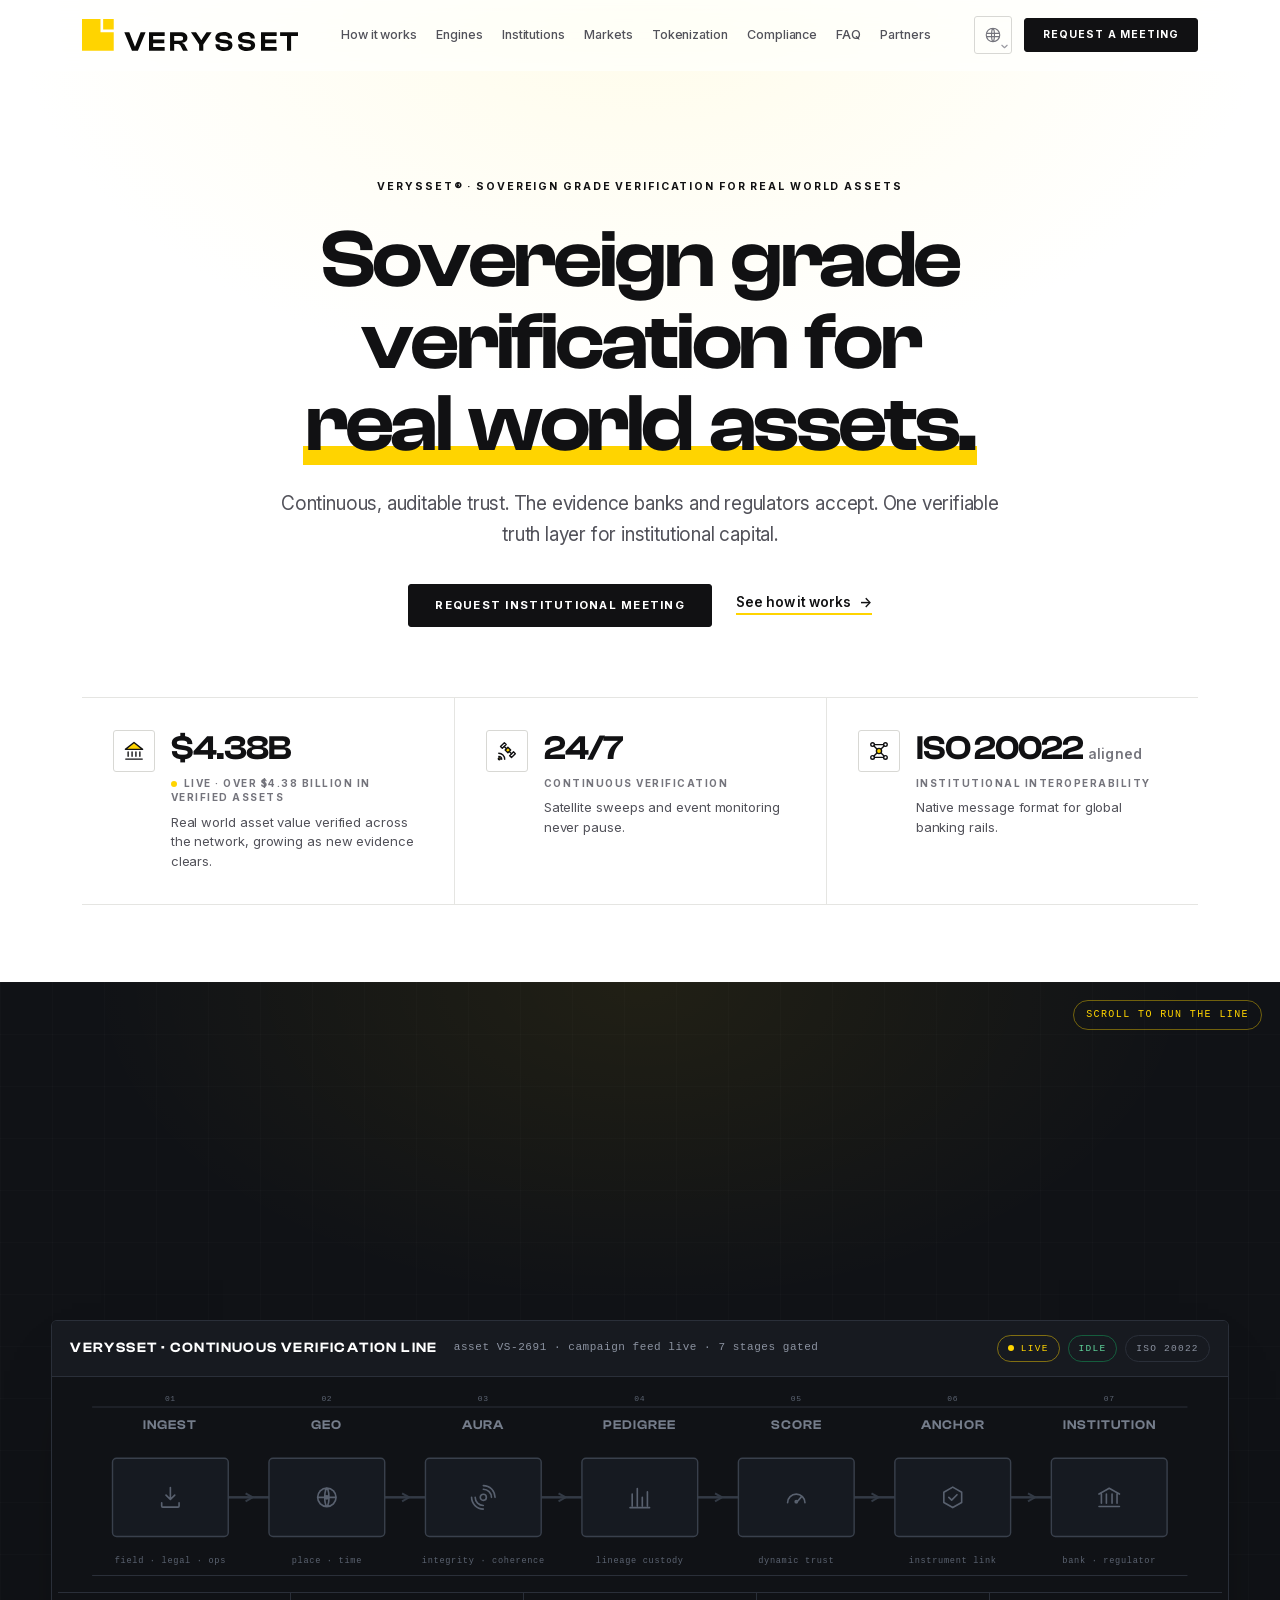
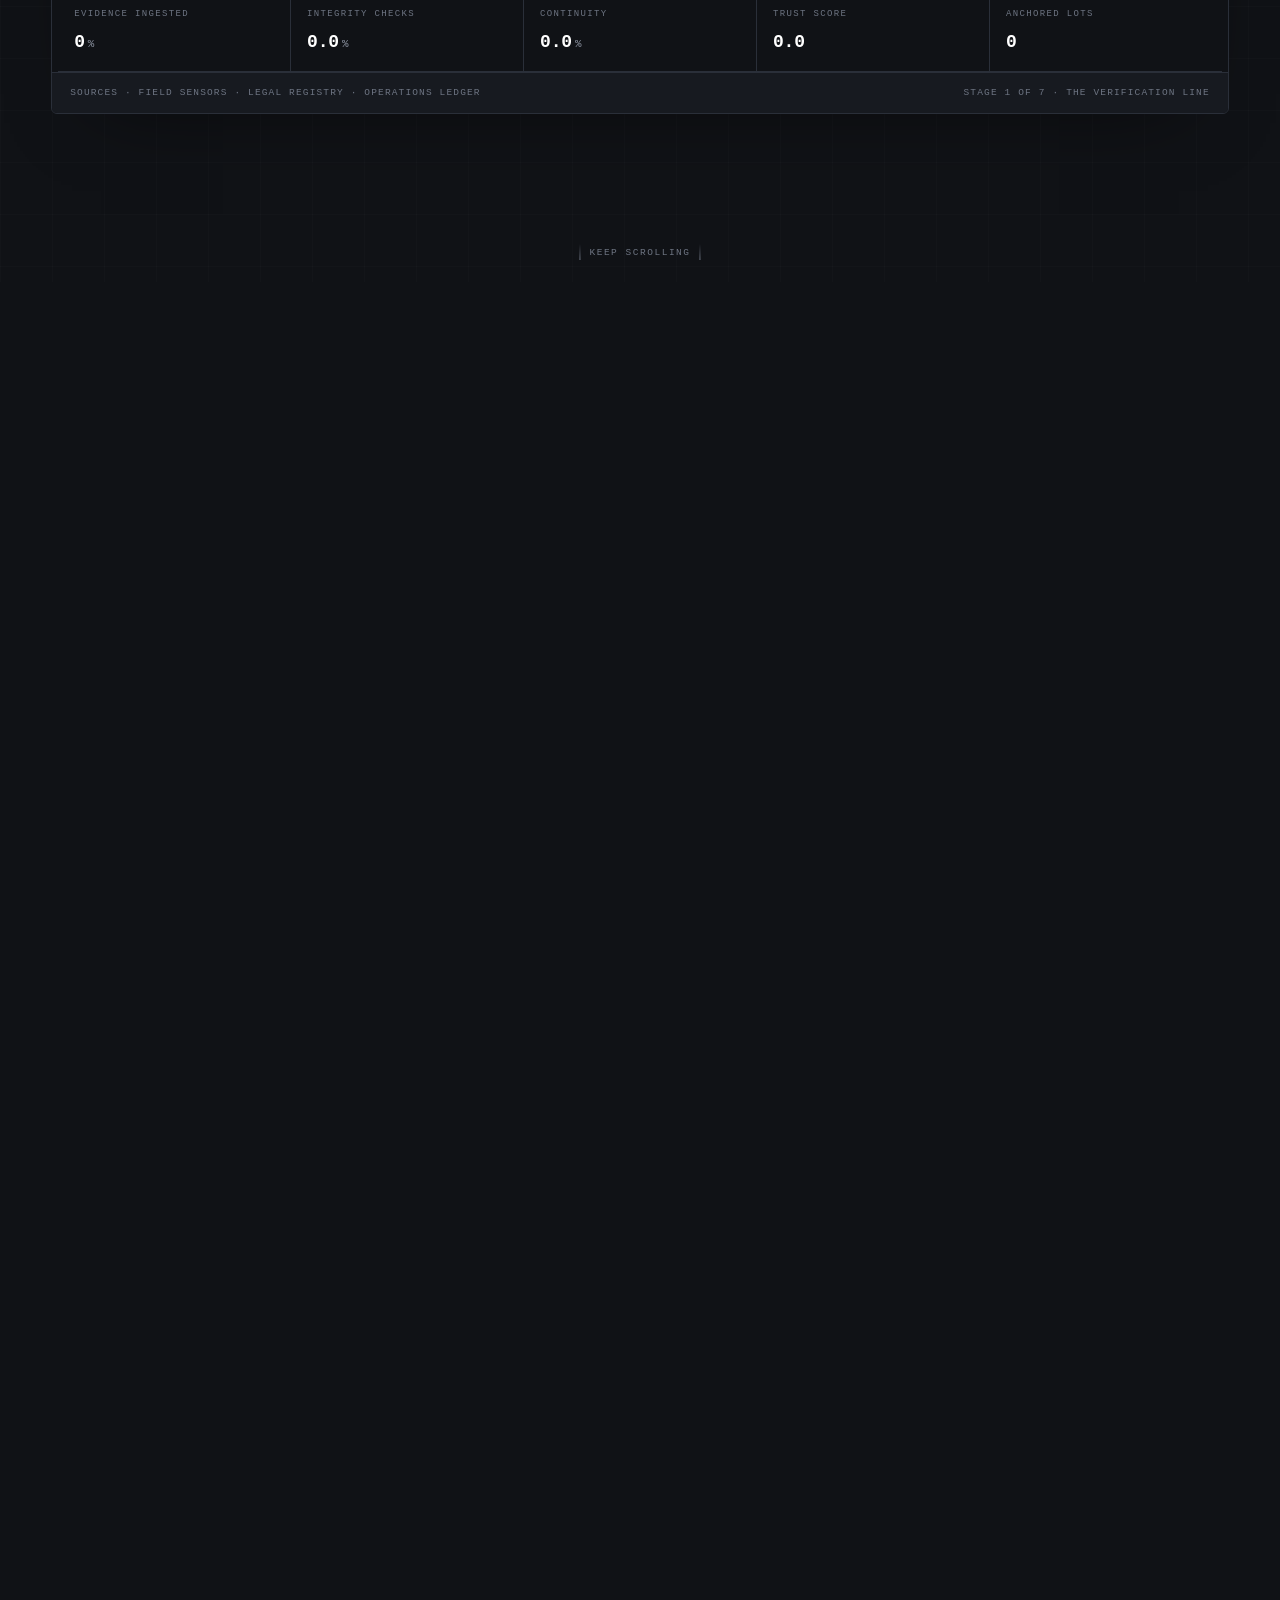
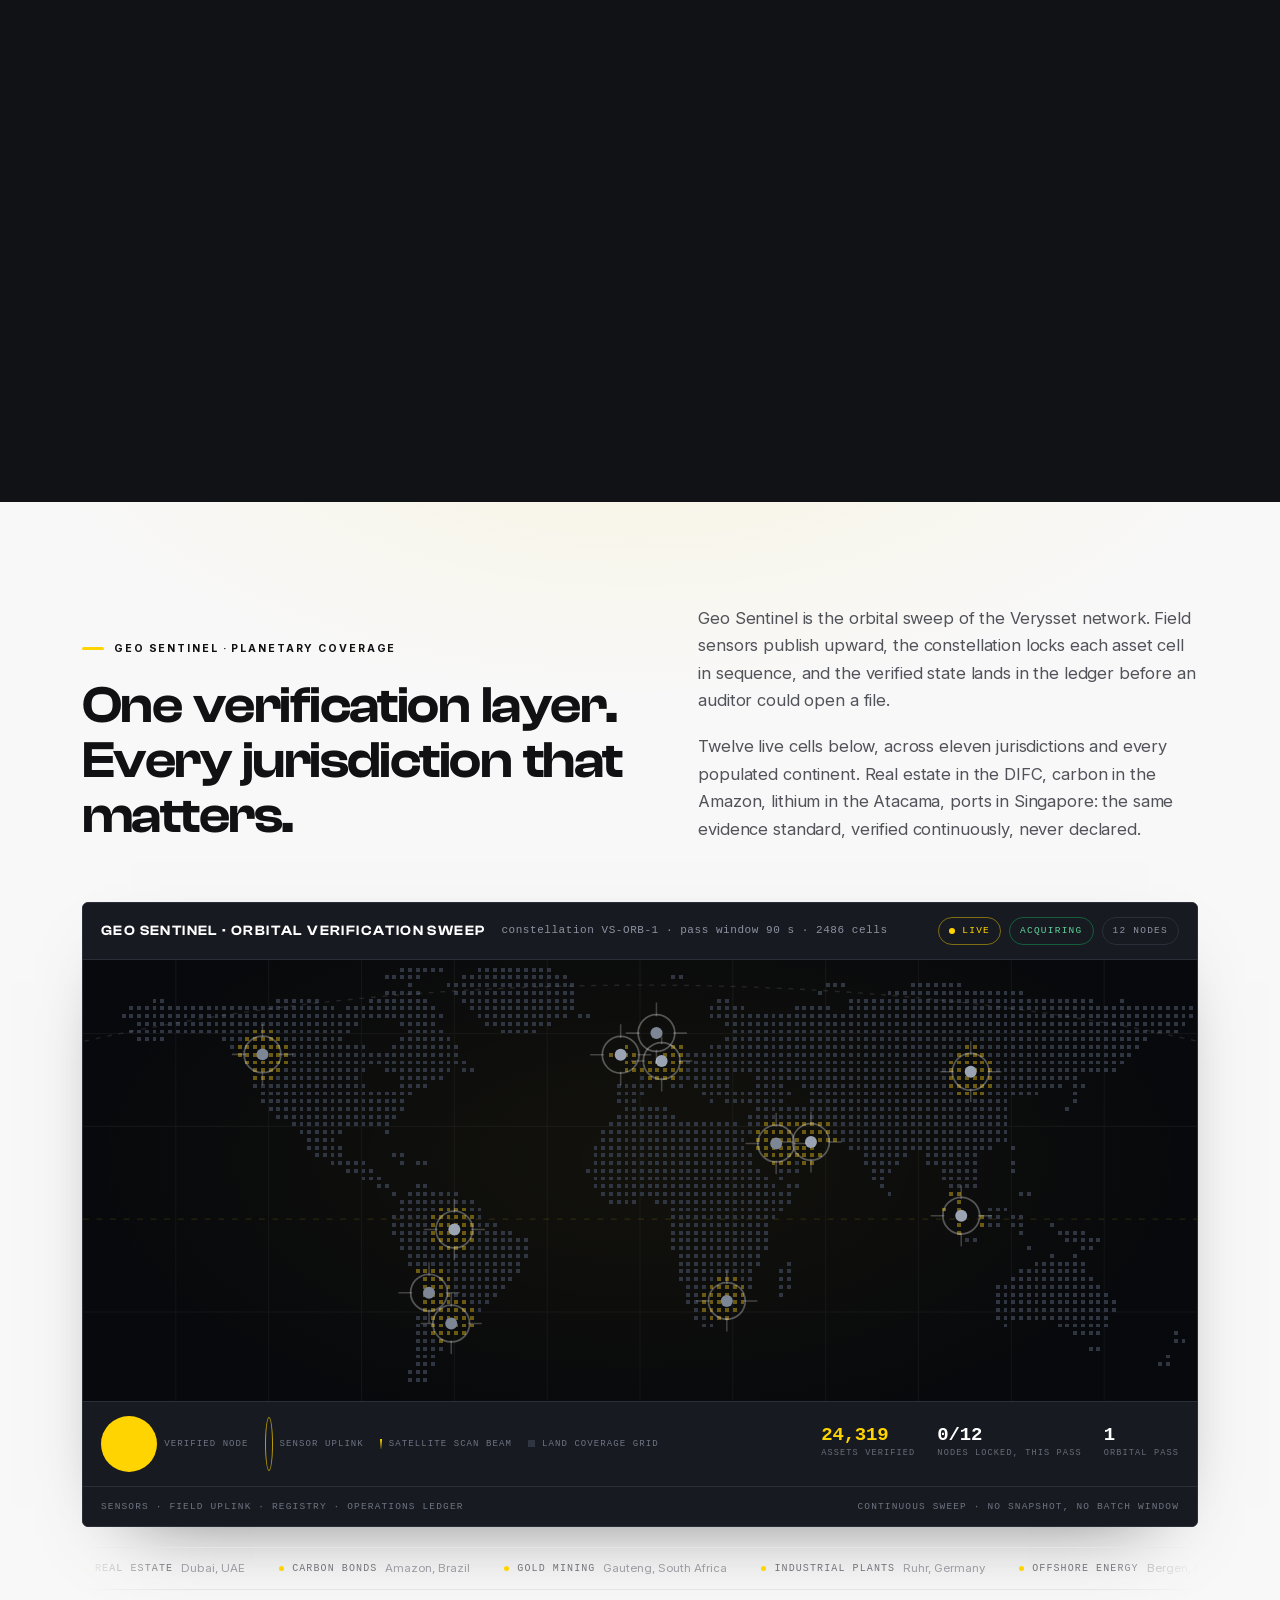
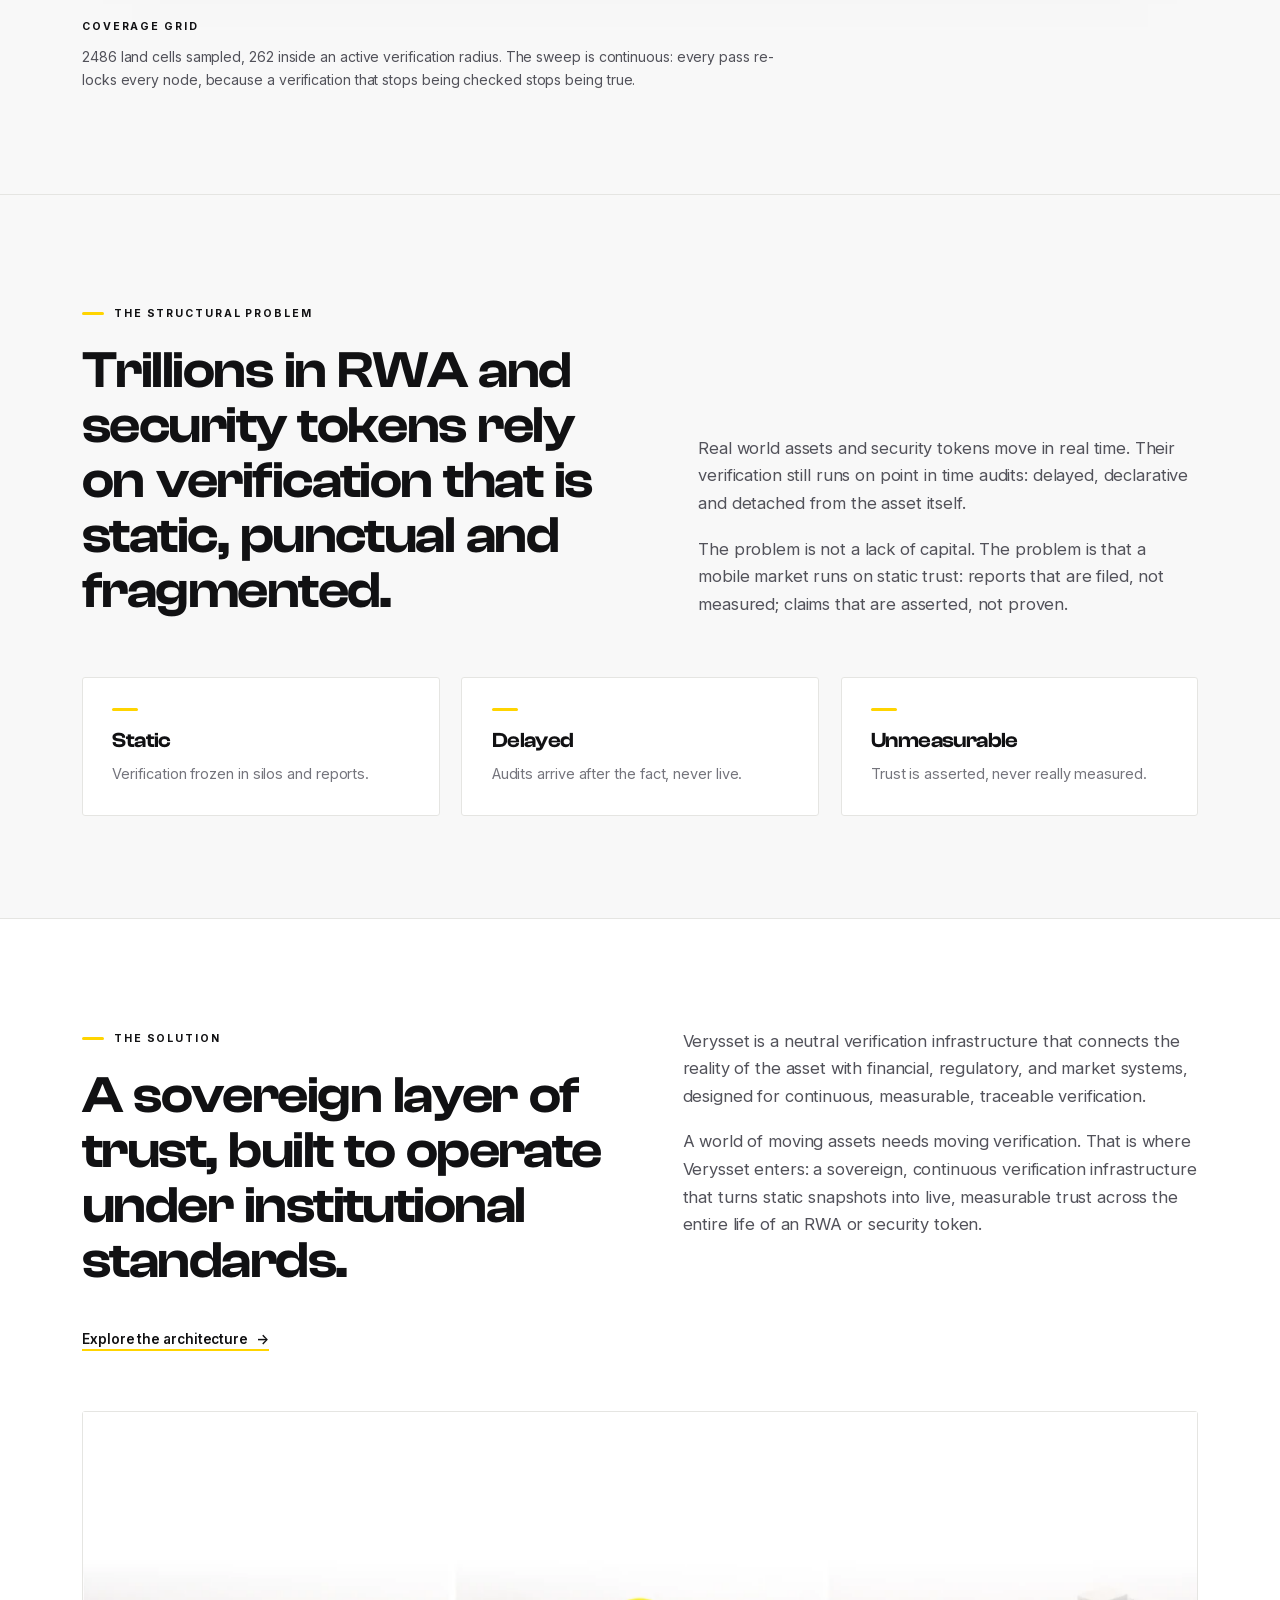
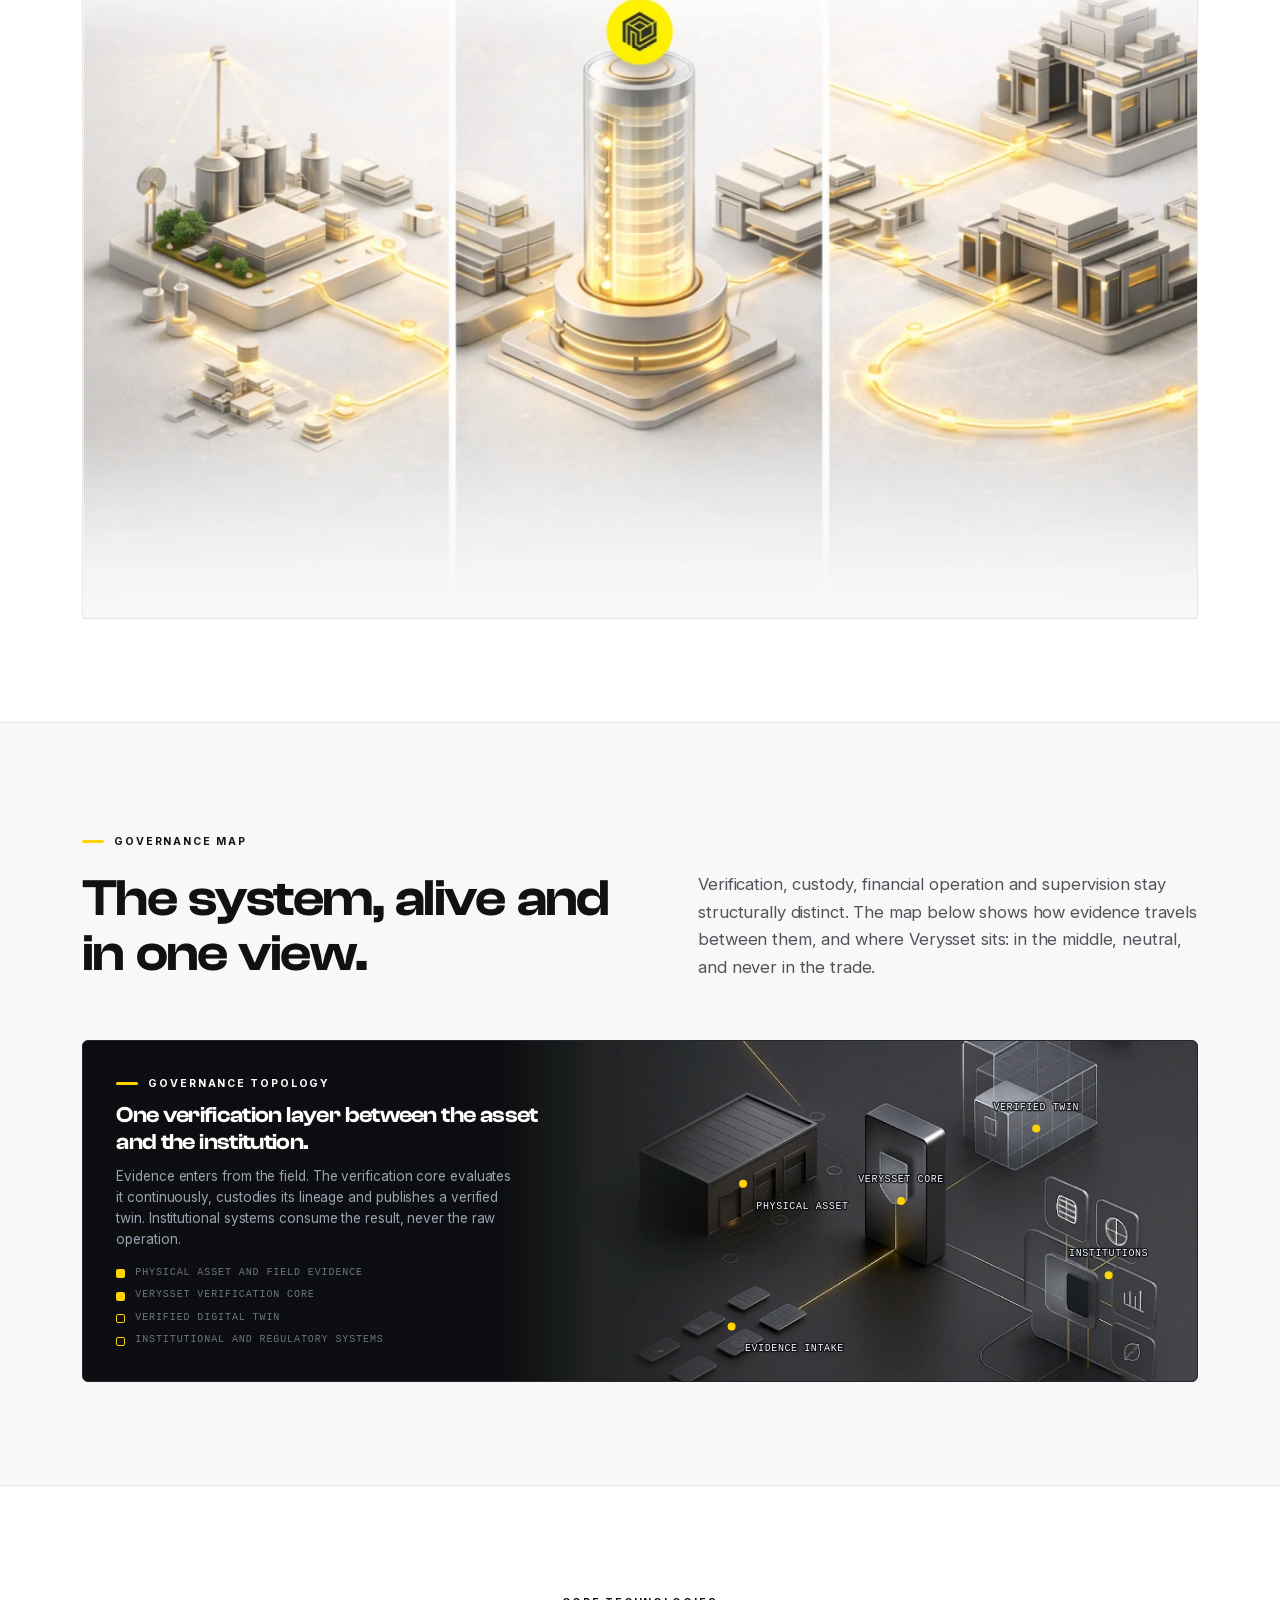
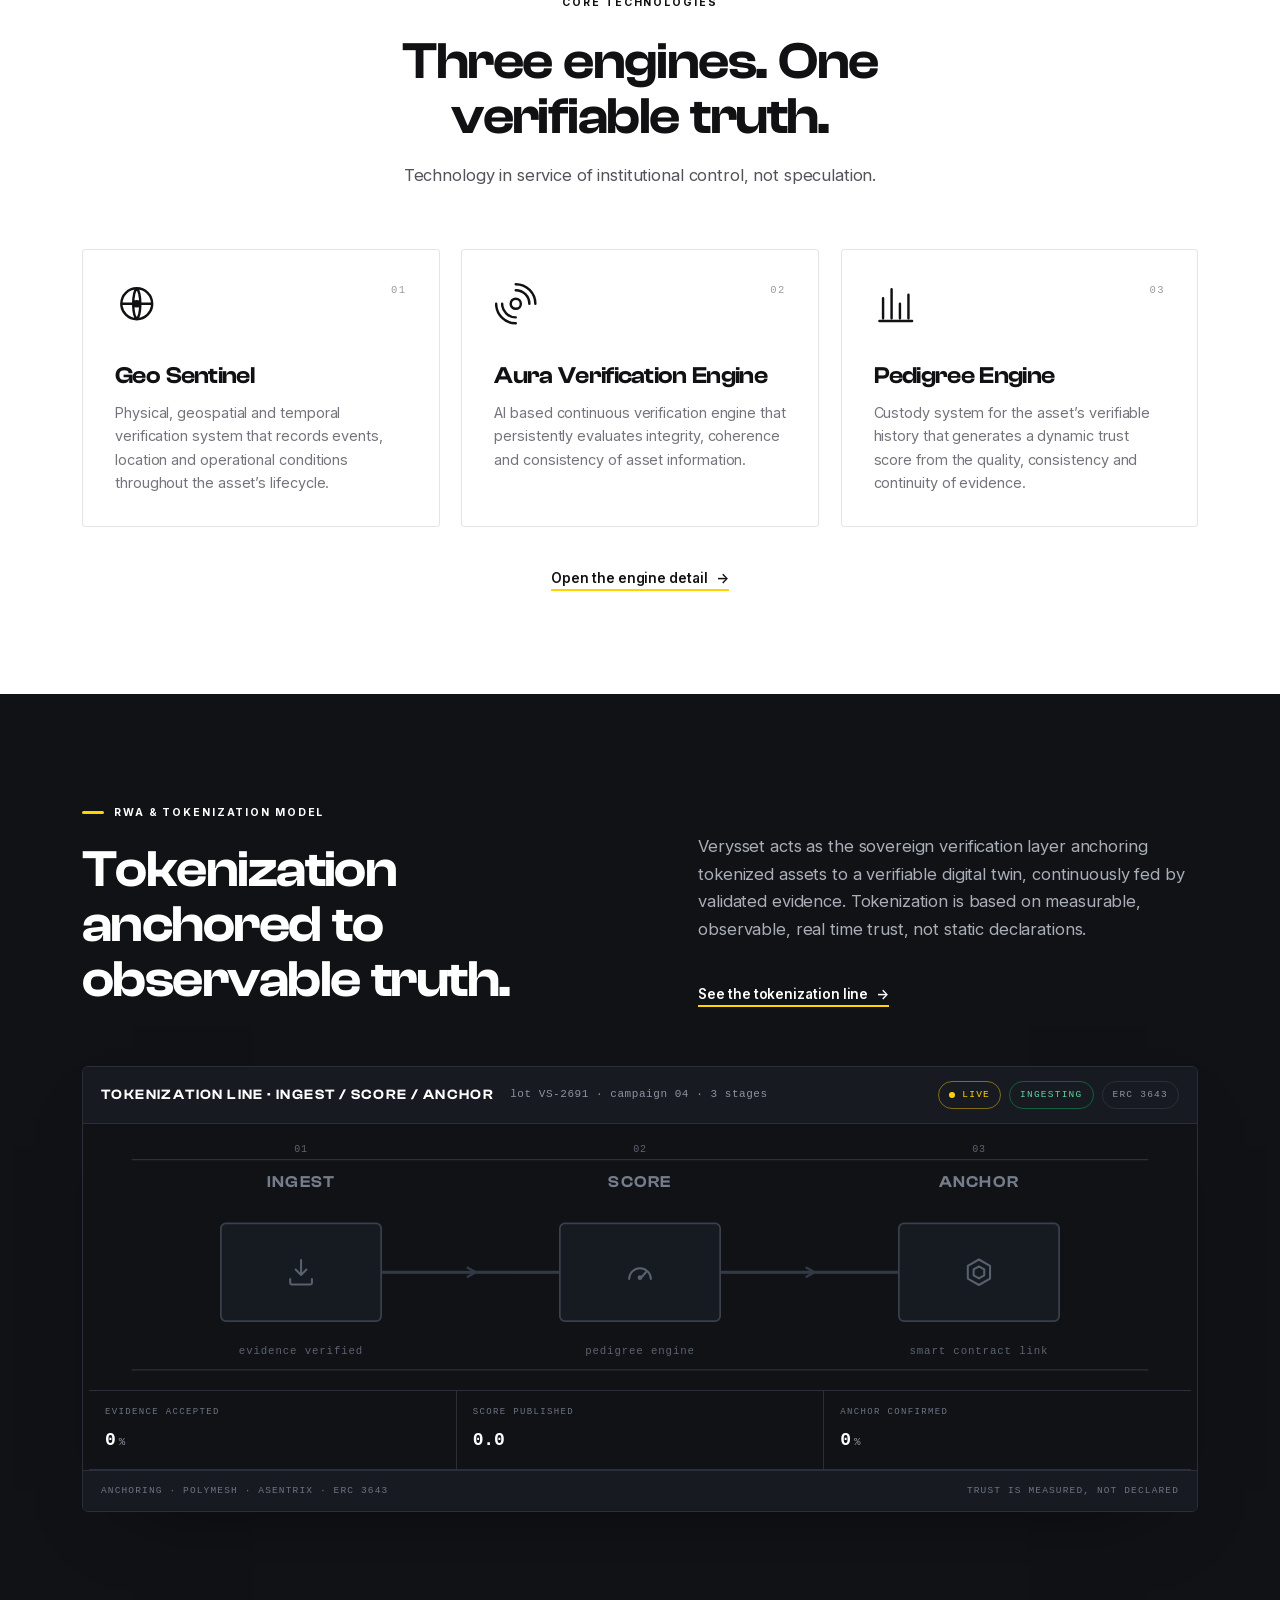
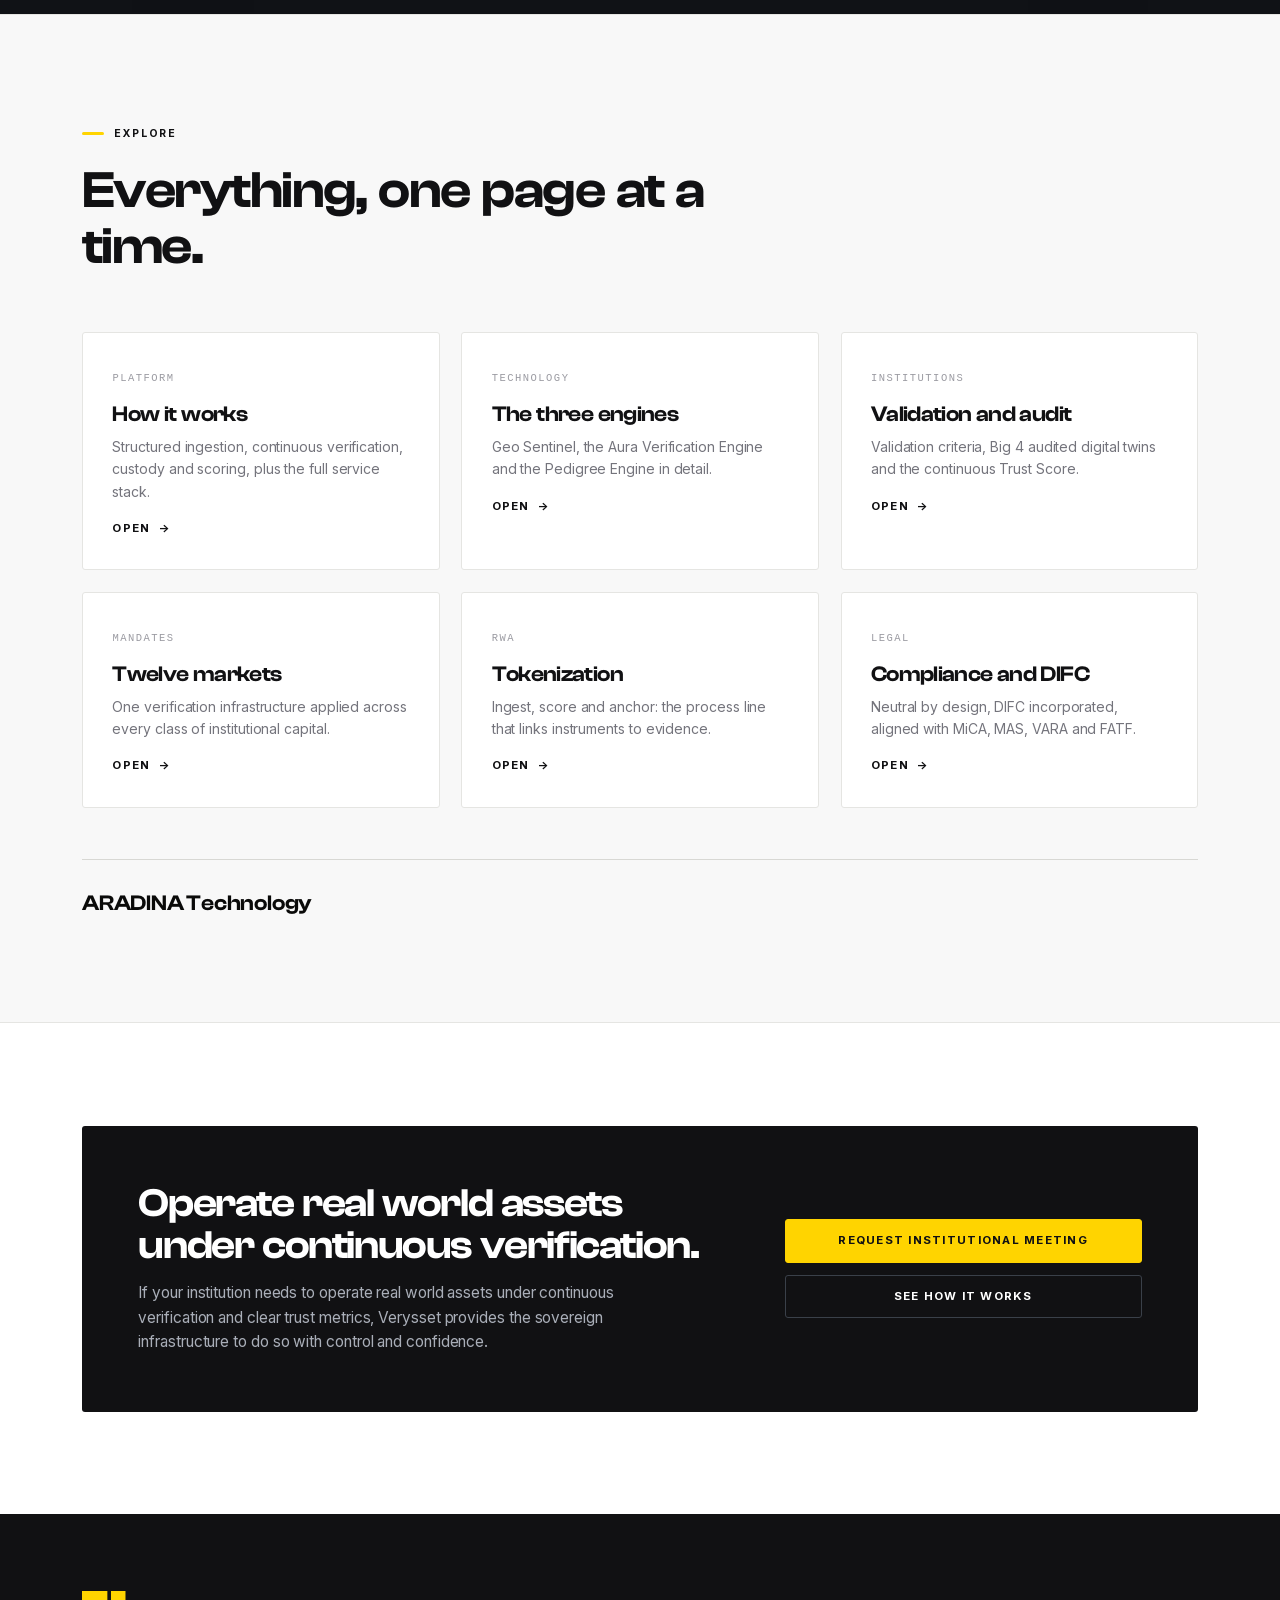
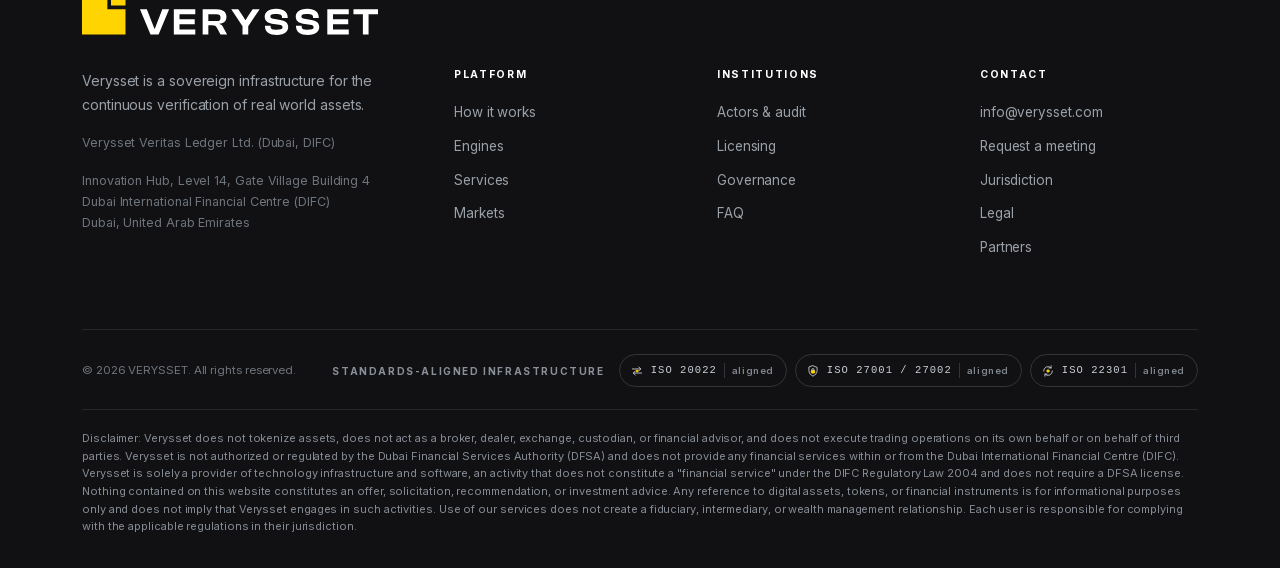
==== commit 1112b871: "Index: satellite verification preloader - preloader.py: inline SVG scene (8.6 KB) injected into inde" ====
--- a/index.html
+++ b/index.html
@@ -12,7 +12,7 @@
 <link rel="preload" href="assets/fonts/ClashDisplay-Semibold.otf" as="font" type="font/otf" crossorigin>
 <link rel="preload" href="assets/fonts/Inter-Variable.ttf" as="font" type="font/ttf" crossorigin>
 <link rel="stylesheet" href="assets/site.css">
-</head><body>
+</head><body><div id="vs-preloader" class="vpl" aria-hidden="true"><svg class="vpl-svg" viewBox="0 0 680 440" role="presentation" focusable="false"><defs><clipPath id="vplc"><circle cx="340" cy="2320" r="2000"/></clipPath></defs><g class="vpl-stars" fill="#fff"><circle cx="60" cy="40" r="1"/><circle cx="120" cy="210" r="0.8"/><circle cx="430" cy="30" r="0.8"/><circle cx="560" cy="190" r="1"/><circle cx="640" cy="250" r="0.8"/><circle cx="30" cy="120" r="0.8"/><circle cx="470" cy="150" r="0.7"/></g><g class="vpl-earth"><circle cx="340" cy="2320" r="2000" fill="#16202b"/><g clip-path="url(#vplc)" fill="none" stroke="#223140" stroke-width="1"><circle cx="340" cy="2320" r="1975"/><circle cx="340" cy="2320" r="1940"/><circle cx="340" cy="2320" r="1895"/><path d="M20 318L64 440"/><path d="M100 318L133 440"/><path d="M180 318L202 440"/><path d="M260 318L271 440"/><path d="M340 318L340 440"/><path d="M420 318L408 440"/><path d="M500 318L477 440"/><path d="M580 318L546 440"/><path d="M660 318L615 440"/></g><circle cx="340" cy="2320" r="2000" fill="none" stroke="#2e4254" stroke-width="1.5"/></g><path class="vpl-orbit" d="M-60 150Q300 5 740 150" fill="none" stroke="#FFD400" stroke-width="1.5" stroke-linecap="round" stroke-dasharray="1 8"/><polygon class="vpl-beam" points="300,92 270,352 330,352" fill="#FFD400"/><g transform="translate(140 344)"><path d="M-6 0h3M3 0h3M-2-3h4v6h-4z" transform="translate(0 16)" fill="none" stroke="#5f7082" stroke-width="1.2" stroke-linecap="round"/><circle r="4" fill="#2c3b4a"/><circle class="vpl-lit" r="4" fill="#FFD400" style="animation-delay:1.08s"/><circle class="vpl-ring" r="4" fill="none" stroke="#FFD400" stroke-width="1.5" style="animation-delay:1.08s"/></g><g transform="translate(225 337)"><path d="M-4-1a5 5 0 0 1 8 0M-2 1a2.5 2.5 0 0 1 4 0" transform="translate(0 16)" fill="none" stroke="#5f7082" stroke-width="1.2" stroke-linecap="round"/><circle r="4" fill="#2c3b4a"/><circle class="vpl-lit" r="4" fill="#FFD400" style="animation-delay:1.40s"/><circle class="vpl-ring" r="4" fill="none" stroke="#FFD400" stroke-width="1.5" style="animation-delay:1.40s"/></g><g transform="translate(310 334)"><path d="M0-4v8M-4 3l4-7 4 7" transform="translate(0 16)" fill="none" stroke="#5f7082" stroke-width="1.2" stroke-linecap="round"/><circle r="4" fill="#2c3b4a"/><circle class="vpl-lit" r="4" fill="#FFD400" style="animation-delay:1.68s"/><circle class="vpl-ring" r="4" fill="none" stroke="#FFD400" stroke-width="1.5" style="animation-delay:1.68s"/></g><g transform="translate(395 335)"><path d="M-5-4l10 8M5-4l-10 8M-5-4h0M5 4h0" transform="translate(0 16)" fill="none" stroke="#5f7082" stroke-width="1.2" stroke-linecap="round"/><circle r="4" fill="#2c3b4a"/><circle class="vpl-lit" r="4" fill="#FFD400" style="animation-delay:1.97s"/><circle class="vpl-ring" r="4" fill="none" stroke="#FFD400" stroke-width="1.5" style="animation-delay:1.97s"/></g><g transform="translate(470 338)"><path d="M-5 0q2.5-4 5 0t5 0M-5 3q2.5-4 5 0t5 0" transform="translate(0 16)" fill="none" stroke="#5f7082" stroke-width="1.2" stroke-linecap="round"/><circle r="4" fill="#2c3b4a"/><circle class="vpl-lit" r="4" fill="#FFD400" style="animation-delay:2.26s"/><circle class="vpl-ring" r="4" fill="none" stroke="#FFD400" stroke-width="1.5" style="animation-delay:2.26s"/></g><g class="vpl-links" stroke="#FFD400" stroke-width="1" fill="none"><path pathLength="1" d="M140 344L305 318" style="animation-delay:2.30s"/><path pathLength="1" d="M225 337L305 318" style="animation-delay:2.34s"/><path pathLength="1" d="M310 334L305 318" style="animation-delay:2.38s"/><path pathLength="1" d="M395 335L305 318" style="animation-delay:2.42s"/><path pathLength="1" d="M470 338L305 318" style="animation-delay:2.46s"/></g><g class="vpl-layer" style="animation-delay:2.30s"><g class="vpl-fac" style="animation-delay:2.60s"><polygon points="230,262 305,232 380,262 305,292" fill="#FFD400" fill-opacity=".26"/><polygon points="230,262 305,292 305,314 230,284" fill="#FFFFFF" fill-opacity=".10"/><polygon points="305,292 380,262 380,284 305,314" fill="#FFD400" fill-opacity=".14"/></g><path class="vpl-draw" pathLength="1" d="M230 262L305 232L380 262L305 292ZM230 262V284L305 314V262M305 292V314" fill="none" stroke="#FFD400" stroke-width="1.6" stroke-linejoin="round" style="animation-delay:2.30s"/><path d="M226 273H204" stroke="#FFD400" stroke-opacity=".5"/><text class="vpl-lab" x="198" y="277" text-anchor="end"><tspan class="vpl-y">1</tspan> <tspan data-i18n="spatial.ca98">SPATIAL</tspan></text></g><g class="vpl-layer" style="animation-delay:2.46s"><g class="vpl-fac" style="animation-delay:2.76s"><polygon points="230,214 305,184 380,214 305,244" fill="#FFD400" fill-opacity=".26"/><polygon points="230,214 305,244 305,266 230,236" fill="#FFFFFF" fill-opacity=".10"/><polygon points="305,244 380,214 380,236 305,266" fill="#FFD400" fill-opacity=".14"/></g><path class="vpl-draw" pathLength="1" d="M230 214L305 184L380 214L305 244ZM230 214V236L305 266V214M305 244V266" fill="none" stroke="#FFD400" stroke-width="1.6" stroke-linejoin="round" style="animation-delay:2.46s"/><path d="M226 225H204" stroke="#FFD400" stroke-opacity=".5"/><text class="vpl-lab" x="198" y="229" text-anchor="end"><tspan class="vpl-y">2</tspan> <tspan data-i18n="material.c740">MATERIAL</tspan></text></g><g class="vpl-layer" style="animation-delay:2.62s"><g class="vpl-fac" style="animation-delay:2.92s"><polygon points="230,166 305,136 380,166 305,196" fill="#FFD400" fill-opacity=".26"/><polygon points="230,166 305,196 305,218 230,188" fill="#FFFFFF" fill-opacity=".10"/><polygon points="305,196 380,166 380,188 305,218" fill="#FFD400" fill-opacity=".14"/></g><path class="vpl-draw" pathLength="1" d="M230 166L305 136L380 166L305 196ZM230 166V188L305 218V166M305 196V218" fill="none" stroke="#FFD400" stroke-width="1.6" stroke-linejoin="round" style="animation-delay:2.62s"/><path d="M226 177H204" stroke="#FFD400" stroke-opacity=".5"/><text class="vpl-lab" x="198" y="181" text-anchor="end"><tspan class="vpl-y">3</tspan> <tspan data-i18n="operations.8381">OPERATIONS</tspan></text></g><g transform="translate(300 80)"><g class="vpl-sat"><rect x="-38" y="-5" width="26" height="10" fill="#0A0A09" stroke="#FFD400" stroke-width="1.5"/><rect x="12" y="-5" width="26" height="10" fill="#0A0A09" stroke="#FFD400" stroke-width="1.5"/><path d="M-29-5v10M-20-5v10M21-5v10M30-5v10M-12 0h4M8 0h4" stroke="#FFD400" stroke-width="1"/><rect x="-8" y="-9" width="16" height="18" rx="1" fill="#fff"/><rect x="-8" y="3" width="16" height="3" fill="#E6BF00"/><rect x="-3" y="9" width="6" height="4" fill="#FFD400"/></g></g><g class="vpl-score"><text class="vpl-cap" x="660" y="42" text-anchor="end" data-i18n="trust-score.01c7">TRUST SCORE</text><text class="vpl-num" x="660" y="104" text-anchor="end" style="animation:vpl-hide 1ms linear 1.08s forwards">0</text><text class="vpl-num" x="660" y="104" text-anchor="end" style="animation:vpl-show 1ms linear 1.08s both,vpl-hide 1ms linear 1.40s forwards">12</text><text class="vpl-num" x="660" y="104" text-anchor="end" style="animation:vpl-show 1ms linear 1.40s both,vpl-hide 1ms linear 1.68s forwards">34</text><text class="vpl-num" x="660" y="104" text-anchor="end" style="animation:vpl-show 1ms linear 1.68s both,vpl-hide 1ms linear 1.97s forwards">58</text><text class="vpl-num" x="660" y="104" text-anchor="end" style="animation:vpl-show 1ms linear 1.97s both,vpl-hide 1ms linear 2.26s forwards">79</text><text class="vpl-num" x="660" y="104" text-anchor="end" style="animation:vpl-show 1ms linear 2.26s both">93</text><g class="vpl-ok"><path d="M648 121l5 5 8-10" fill="none" stroke="#FFD400" stroke-width="2.2" stroke-linecap="round" stroke-linejoin="round"/><text class="vpl-cap vpl-y" x="640" y="126" text-anchor="end" data-i18n="verified.2778">VERIFIED</text></g></g><g class="vpl-chip vpl-c1"><rect x="96" y="392" width="228" height="28" rx="14" fill="#0A0A09" stroke="#FFD400" stroke-opacity=".6"/><text class="vpl-mono" x="210" y="410" text-anchor="middle" data-noi18n>SHA-256 · 9f2a…c1de</text></g><g class="vpl-chip vpl-c2"><rect x="340" y="392" width="244" height="28" rx="14" fill="#FFD400"/><text class="vpl-cap vpl-dk" x="462" y="410" text-anchor="middle" data-i18n="registered-on-dlt.3314">REGISTERED ON DLT</text></g></svg></div><script>(function(){var d=document,h=d.documentElement,e=d.getElementById('vs-preloader'),k='vs-preloader-played',s=null,w=window;try{s=w.sessionStorage.getItem(k);w.sessionStorage.setItem(k,'1')}catch(x){}if(s||(w.matchMedia&&w.matchMedia('(prefers-reduced-motion: reduce)').matches)){e.parentNode.removeChild(e);return}h.classList.add('vpl-lock');var gone=0;function out(){if(gone)return;gone=1;e.classList.add('vpl-out');setTimeout(function(){if(e.parentNode)e.parentNode.removeChild(e);h.classList.remove('vpl-lock')},320)}setTimeout(function(){if(d.readyState==='complete')out();else{w.addEventListener('load',out);setTimeout(out,400)}},3800)})();</script>
 <a class="skip" href="#main" data-i18n="skip-to-content.b582">Skip to content</a>
 <div class="pbar" aria-hidden="true"></div>
 <header class="nav" id="nav"><div class="nrow">
--- a/assets/site.css
+++ b/assets/site.css
@@ -105,8 +105,8 @@
 .btn.yl:hover{background:var(--yl-d);border-color:var(--yl-d);color:var(--ink)}
 .btn.gh{background:transparent;color:var(--ink);border-color:var(--line2)}
 .btn.gh:hover{background:var(--ink);color:#fff;border-color:var(--ink)}
-.ink-band .btn.gh{color:#fff;border-color:#3a4049}
-.ink-band .btn.gh:hover{background:var(--yl);border-color:var(--yl);color:var(--ink)}
+.ink-band .btn.gh,.ctab .btn.gh{color:#fff;border-color:#3a4049}
+.ink-band .btn.gh:hover,.ctab .btn.gh:hover{background:var(--yl);border-color:var(--yl);color:var(--ink)}
 .tl{display:inline-flex;align-items:center;gap:8px;font-size:13.5px;font-weight:600;
   color:var(--ink);border-bottom:2px solid var(--yl);padding-bottom:3px;
   transition:color .2s,border-color .2s;line-height:1}
@@ -615,7 +615,7 @@
 .fa p{padding:0 60px clamp(20px,2.2vw,28px) 0;font-size:15px;color:var(--mid);line-height:1.68;max-width:76ch}
 
 /* ---------- partners (single grid, colour on hover) ---------- */
-.pgrid{margin-top:clamp(34px,4vw,56px);display:grid;grid-template-columns:repeat(auto-fit,minmax(196px,1fr));
+.pgrid{margin-top:clamp(34px,4vw,56px);display:grid;grid-template-columns:repeat(5,minmax(0,1fr));
   gap:1px;background:var(--line);border:1px solid var(--line);border-radius:var(--r);overflow:hidden}
 .pcell{background:var(--paper);min-height:132px;display:flex;align-items:center;justify-content:center;
   padding:26px 22px;position:relative;transition:background .3s}
@@ -633,6 +633,26 @@
 .pname{position:absolute;left:14px;bottom:10px;font-family:var(--mono);font-size:9px;letter-spacing:.14em;
   text-transform:uppercase;color:var(--faint);opacity:0;transform:translateY(4px);transition:opacity .3s,transform .3s}
 .pcell:hover .pname{opacity:1;transform:none}
+/* invitation cell that closes the grid (14 partners + 1 = full rows at every breakpoint) */
+.pjt{display:flex;flex-direction:column;align-items:center;gap:8px;text-align:center}
+.pje{font-family:var(--mono);font-size:9.5px;letter-spacing:.16em;text-transform:uppercase;color:var(--faint)}
+.pjh{font-family:var(--disp,var(--sans));font-size:16px;font-weight:600;color:var(--ink);line-height:1.2}
+.pja{font-style:normal;display:inline-grid;place-items:center;width:30px;height:30px;border-radius:50%;
+  background:var(--yl);color:var(--ink);font-size:14px;transition:transform .3s cubic-bezier(.22,1,.36,1)}
+.pjoin:hover .pja,.pjoin:focus-visible .pja{transform:translateX(4px)}
+[dir=rtl] .pje{font-family:var(--sans);letter-spacing:0;font-size:11px}
+[dir=rtl] .pja{transform:scaleX(-1)}
+[dir=rtl] .pjoin:hover .pja{transform:scaleX(-1) translateX(4px)}
+@media(max-width:1000px){.pgrid{grid-template-columns:repeat(3,minmax(0,1fr))}}
+@media(max-width:600px){
+  .pgrid{grid-template-columns:repeat(2,minmax(0,1fr))}
+  .pcell{min-height:104px;padding:18px 14px}
+  .pw{height:44px}
+  .pjoin{grid-column:1/-1;min-height:88px}
+  .pjt{flex-direction:row;flex-wrap:wrap;justify-content:center;gap:6px 12px}
+  .pje{flex-basis:100%}
+  .g4.plane{grid-template-columns:1fr}
+}
 
 /* ---------- contact form ---------- */
 .form{display:grid;grid-template-columns:1fr 1fr;gap:16px}
@@ -1097,3 +1117,49 @@
 @media(max-width:900px){.lgsym,.lgpair,.lgcrops{grid-template-columns:1fr}.lgfiles li{grid-template-columns:160px 1fr}}
 @media(max-width:560px){.lgrules,.lgswg{grid-template-columns:1fr}.lgcrop{height:210px}.lgcrop img{height:150px}
   .lgsq img{width:180px;height:180px}.lgfiles li{grid-template-columns:1fr}.lgrow{gap:16px}.lgrow b{width:40px}.lgrow img{max-width:calc(100% - 56px)}}
+
+/* ---------- satellite verification preloader (index only, see preloader.py) ---------- */
+html.vpl-lock,html.vpl-lock body{overflow:hidden}
+.vpl{position:fixed;inset:0;z-index:2147483000;background:#0A0A09;display:flex;align-items:center;
+  justify-content:center;padding:16px;opacity:1;transition:opacity .3s ease}
+.vpl.vpl-out{opacity:0;pointer-events:none}
+.vpl-svg{display:block;width:100%;max-width:680px;height:auto;direction:ltr;overflow:visible}
+.vpl-svg *{transform-box:view-box}
+.vpl-svg text{font-family:var(--sans,"Inter Variable",system-ui,sans-serif)}
+.vpl-cap{font-size:13px;font-weight:600;letter-spacing:.16em;fill:#fff}
+.vpl-y{fill:#FFD400}
+.vpl-dk{fill:#0A0A09}
+.vpl-num{font-family:"Clash Display",var(--sans,sans-serif)!important;font-weight:600;font-size:64px;fill:#fff;opacity:0}
+.vpl-lab{font-size:13px;font-weight:600;letter-spacing:.12em;fill:#fff}
+.vpl-mono{font-size:12px;letter-spacing:.04em;fill:#FFD400;font-family:ui-monospace,Menlo,Consolas,monospace!important}
+html[lang=zh] .vpl-cap,html[lang=ar] .vpl-cap,html[lang=zh] .vpl-lab,html[lang=ar] .vpl-lab{letter-spacing:0}
+.vpl-stars{opacity:.35}
+.vpl-earth{animation:vpl-rise .9s cubic-bezier(.2,.7,.2,1) both}
+.vpl-orbit{opacity:0;animation:vpl-orbit .5s ease .1s forwards}
+.vpl-sat{transform-box:fill-box;transform-origin:center;animation:vpl-sat 1s cubic-bezier(.25,.8,.3,1) both}
+.vpl-beam{opacity:0;transform-origin:300px 92px;animation:vpl-beam 1.3s linear 1s both}
+.vpl-lit{opacity:0;animation:vpl-show .2s ease both}
+.vpl-ring{opacity:0;transform-box:fill-box;transform-origin:center;animation:vpl-ring .7s ease-out both}
+.vpl-links path{stroke-dasharray:1;stroke-dashoffset:1;opacity:.55;animation:vpl-link 1.1s ease both}
+.vpl-layer{opacity:0;animation:vpl-layer .4s cubic-bezier(.2,.7,.2,1) both}
+.vpl-draw{stroke-dasharray:1;stroke-dashoffset:1;animation:vpl-draw .5s ease-out both}
+.vpl-fac{opacity:0;animation:vpl-show .35s ease both}
+.vpl-score{opacity:0;animation:vpl-show .35s ease .9s both}
+.vpl-ok{opacity:0;animation:vpl-show .3s ease 2.95s both}
+.vpl-chip{opacity:0;animation:vpl-chip .35s cubic-bezier(.2,.7,.2,1) both}
+.vpl-c2 .vpl-cap{font-size:11px;letter-spacing:.1em}
+.vpl-c1{animation-delay:2.9s}.vpl-c2{animation-delay:3.08s}
+@keyframes vpl-show{from{opacity:0}to{opacity:1}}
+@keyframes vpl-hide{from{opacity:1}to{opacity:0}}
+@keyframes vpl-orbit{to{opacity:.55}}
+@keyframes vpl-rise{from{opacity:0;transform:translateY(24px)}to{opacity:1;transform:none}}
+@keyframes vpl-sat{0%{opacity:0;transform:translate(-360px,72px) rotate(-18deg)}
+  15%{opacity:1}55%{transform:translate(-150px,16px) rotate(-6deg)}100%{opacity:1;transform:none}}
+@keyframes vpl-beam{0%{opacity:0;transform:rotate(48deg)}8%{opacity:.16}90%{opacity:.16}
+  100%{opacity:0;transform:rotate(-48deg)}}
+@keyframes vpl-ring{0%{opacity:1;transform:scale(1)}100%{opacity:0;transform:scale(4.2)}}
+@keyframes vpl-link{0%{stroke-dashoffset:1;opacity:.55}45%{stroke-dashoffset:0;opacity:.55}100%{stroke-dashoffset:0;opacity:0}}
+@keyframes vpl-layer{from{opacity:0;transform:translateY(18px)}to{opacity:1;transform:none}}
+@keyframes vpl-draw{to{stroke-dashoffset:0}}
+@keyframes vpl-chip{from{opacity:0;transform:translateY(10px)}to{opacity:1;transform:none}}
+@media (prefers-reduced-motion:reduce){.vpl{display:none}}
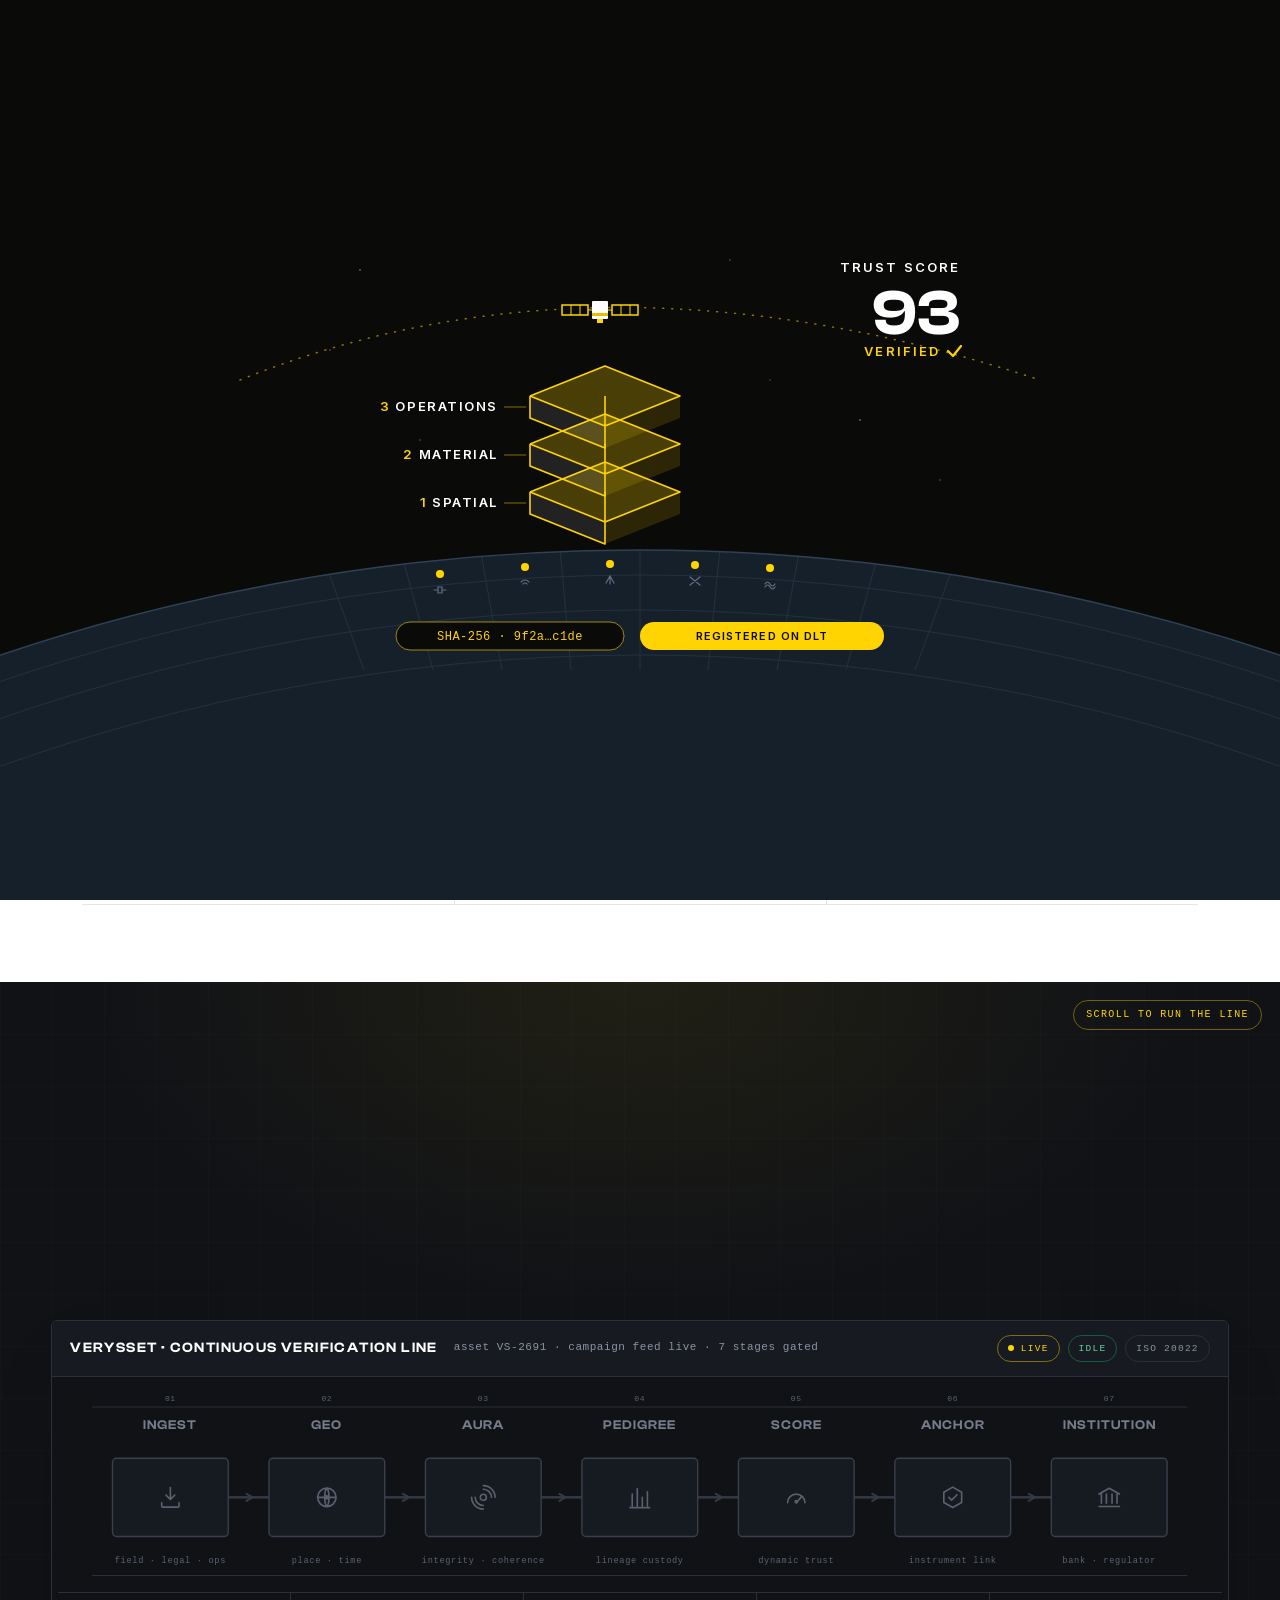
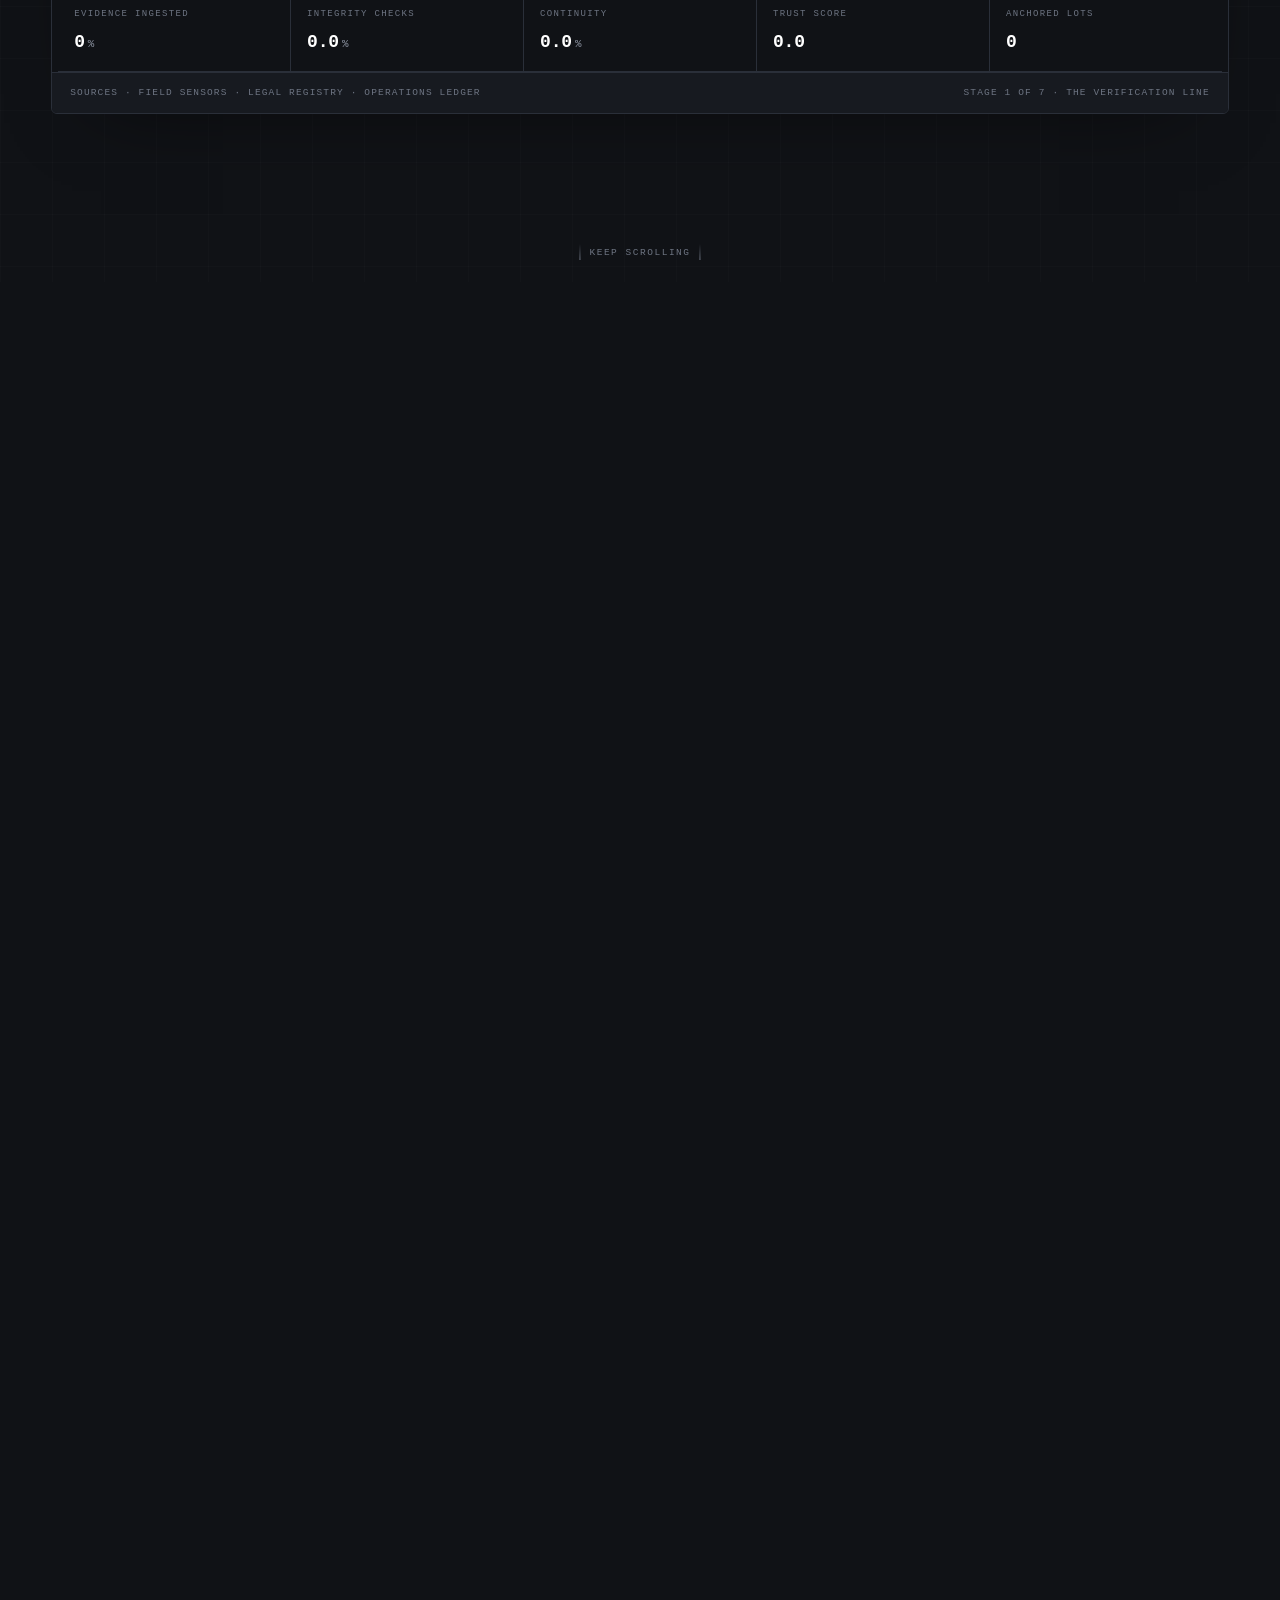
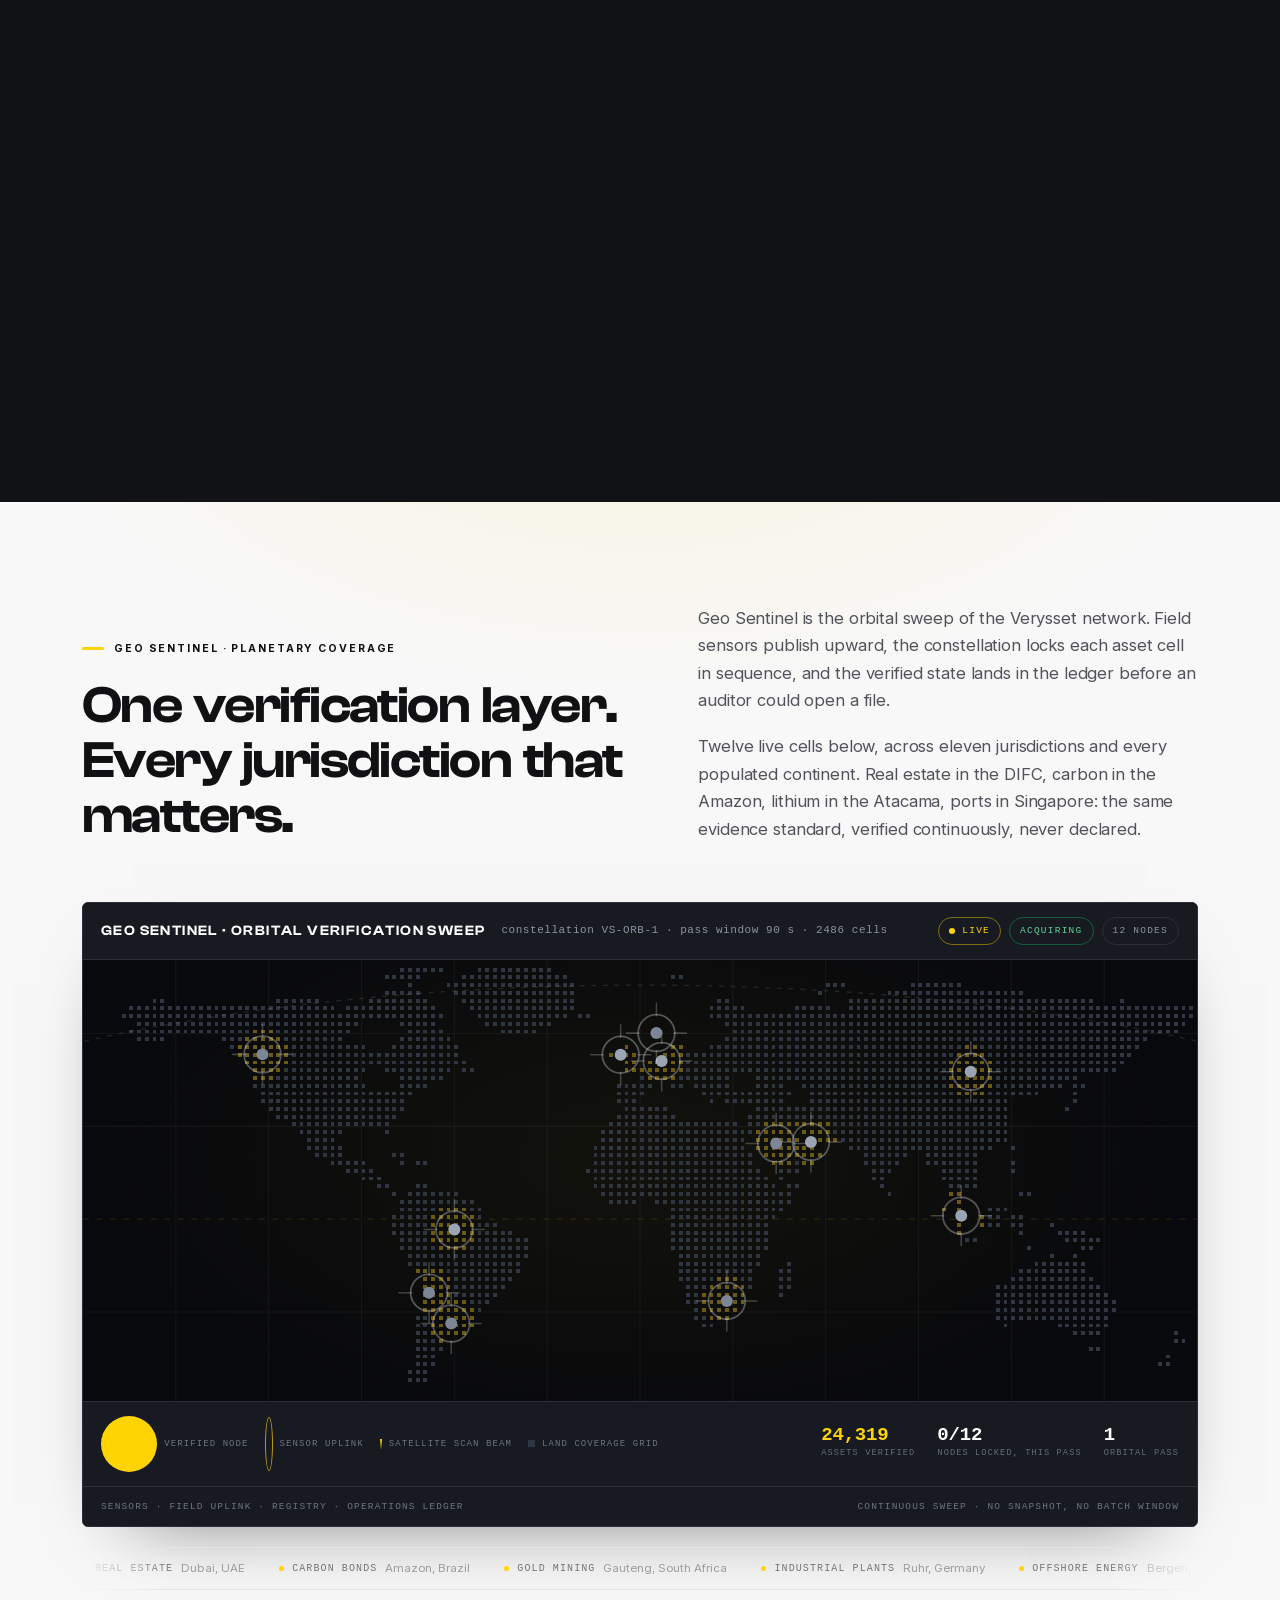
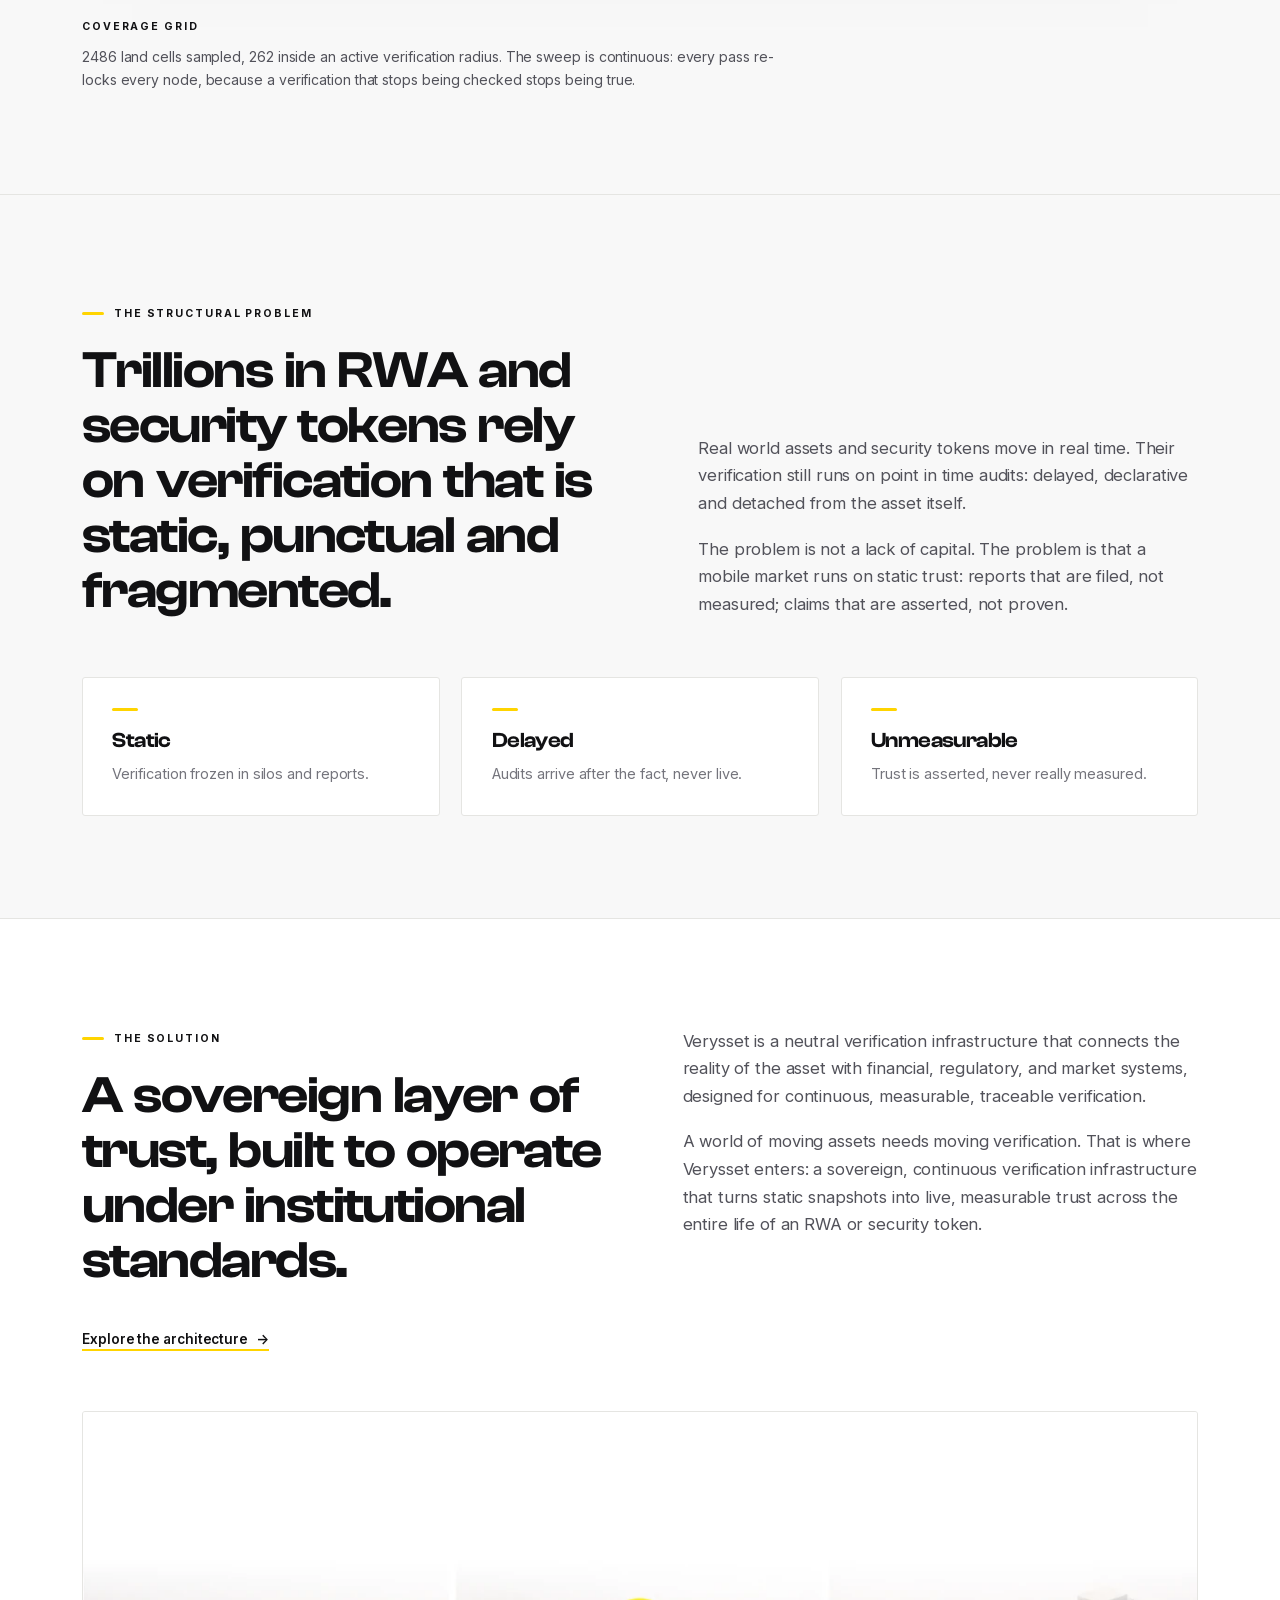
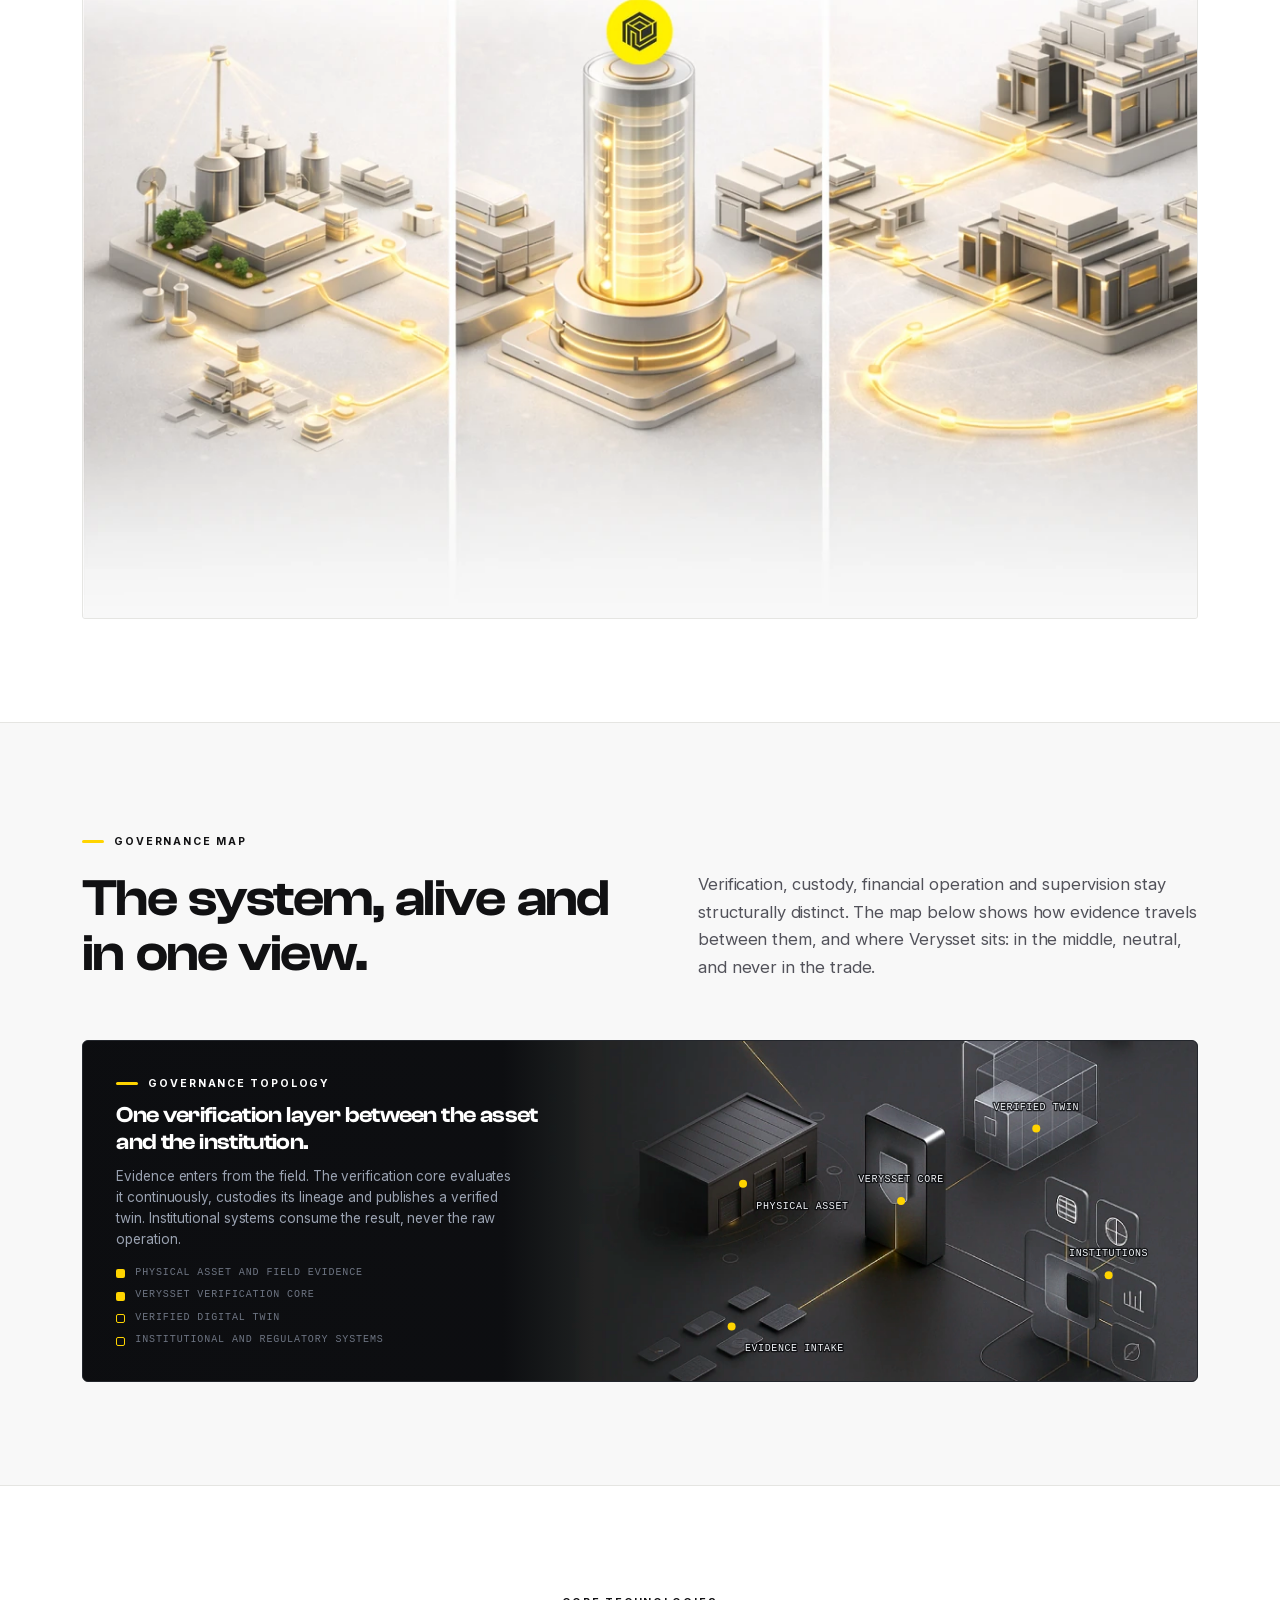
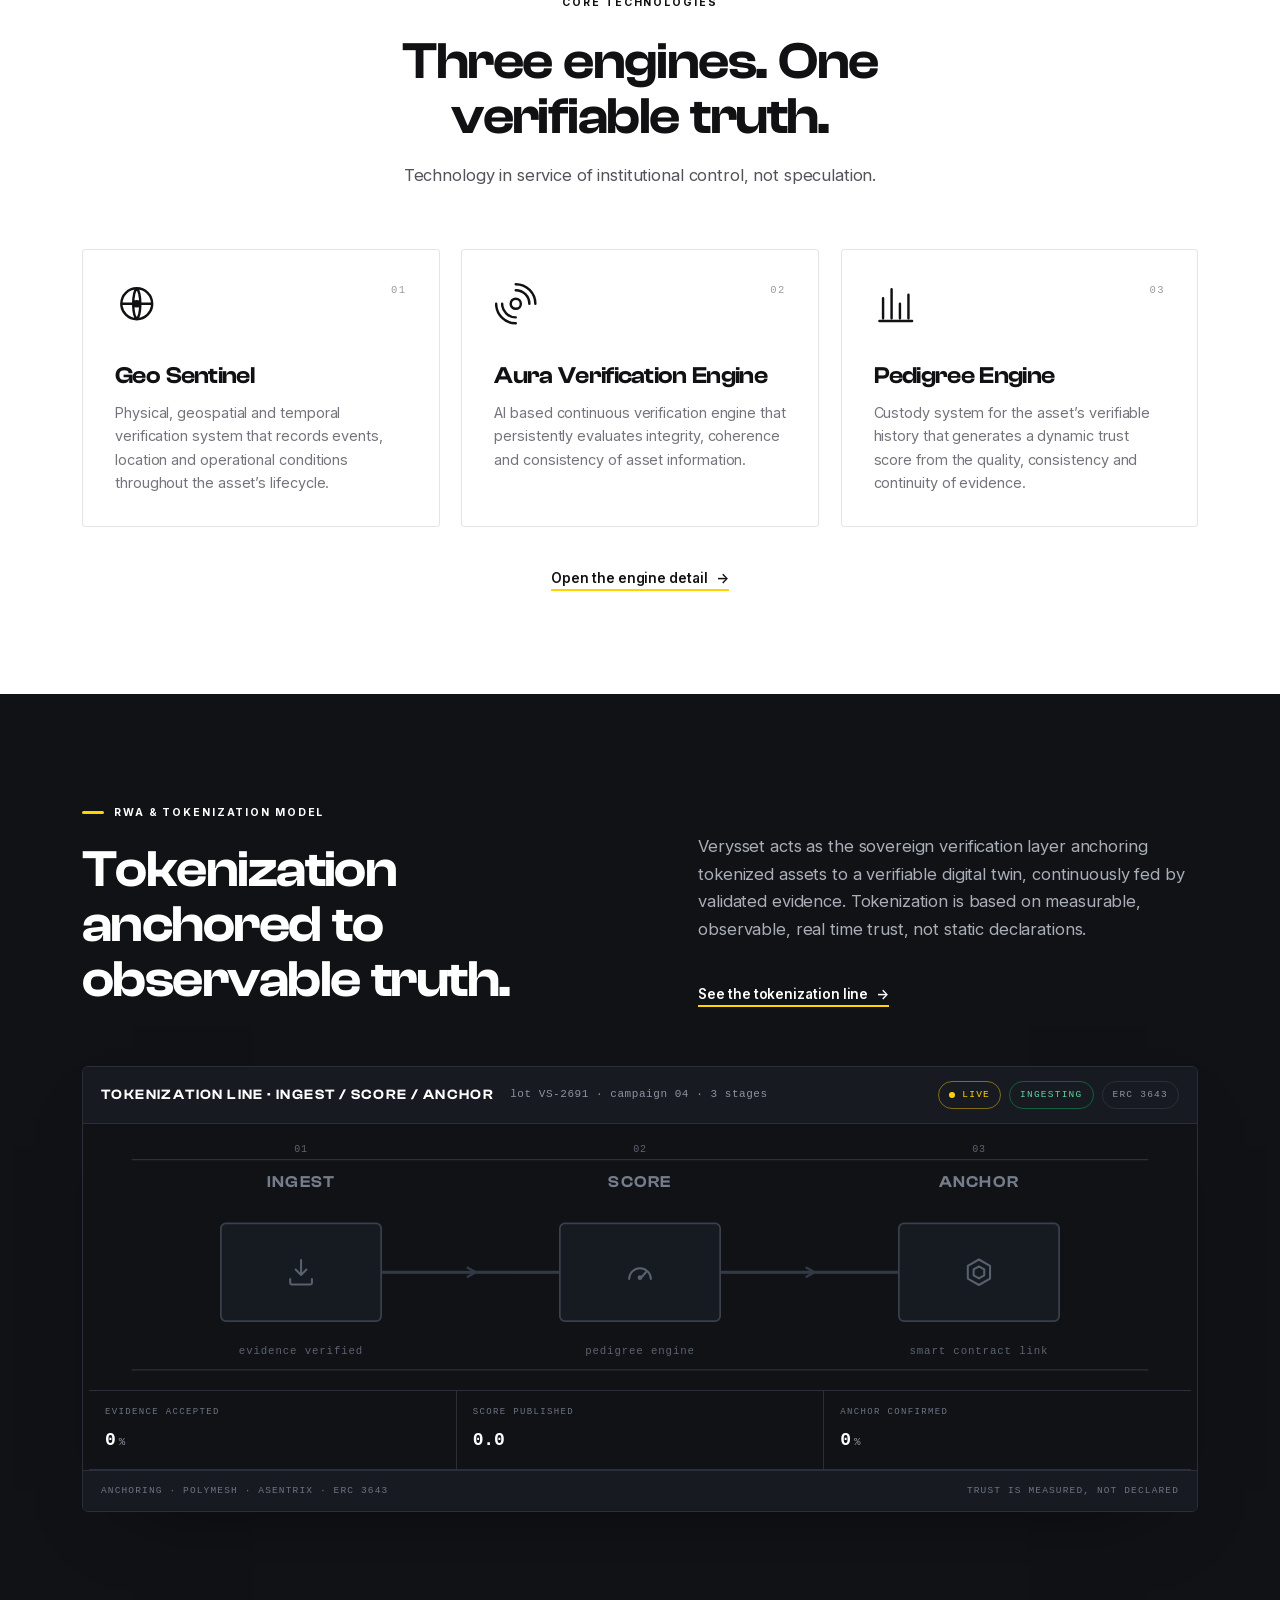
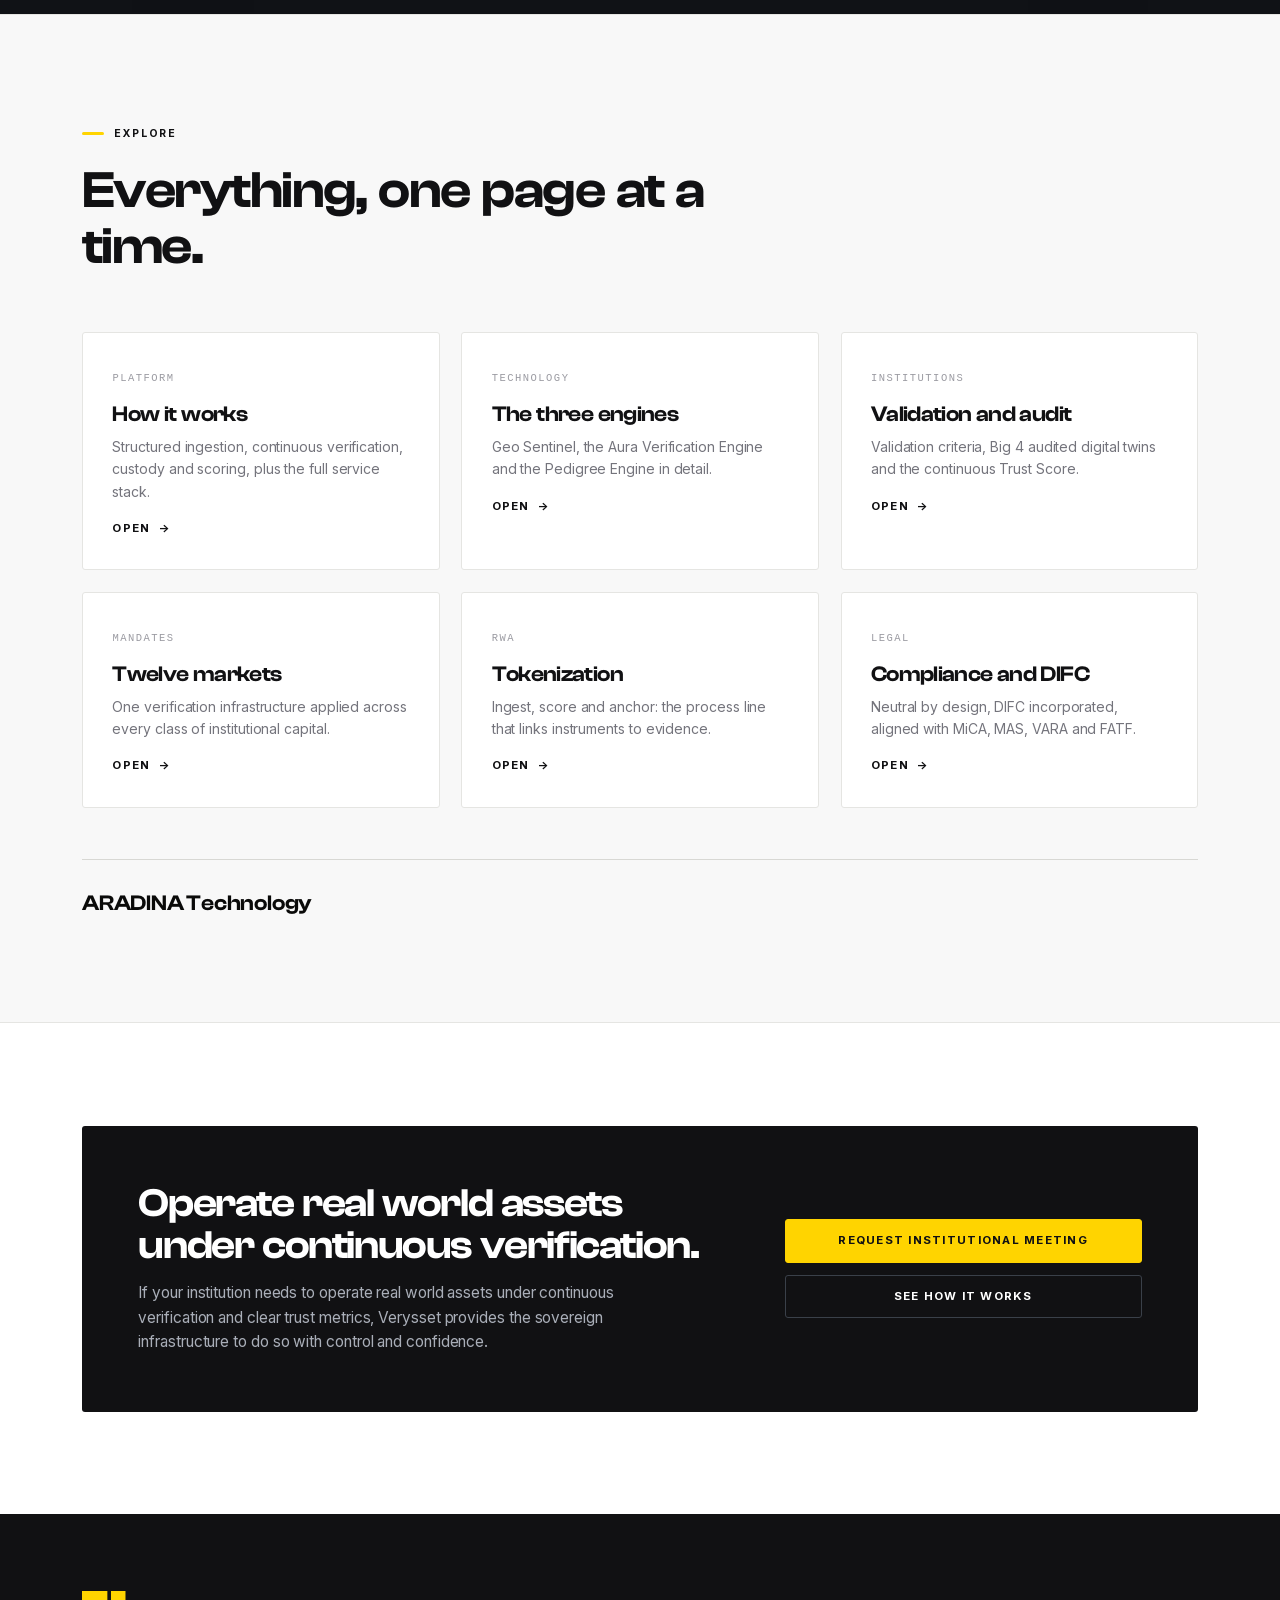
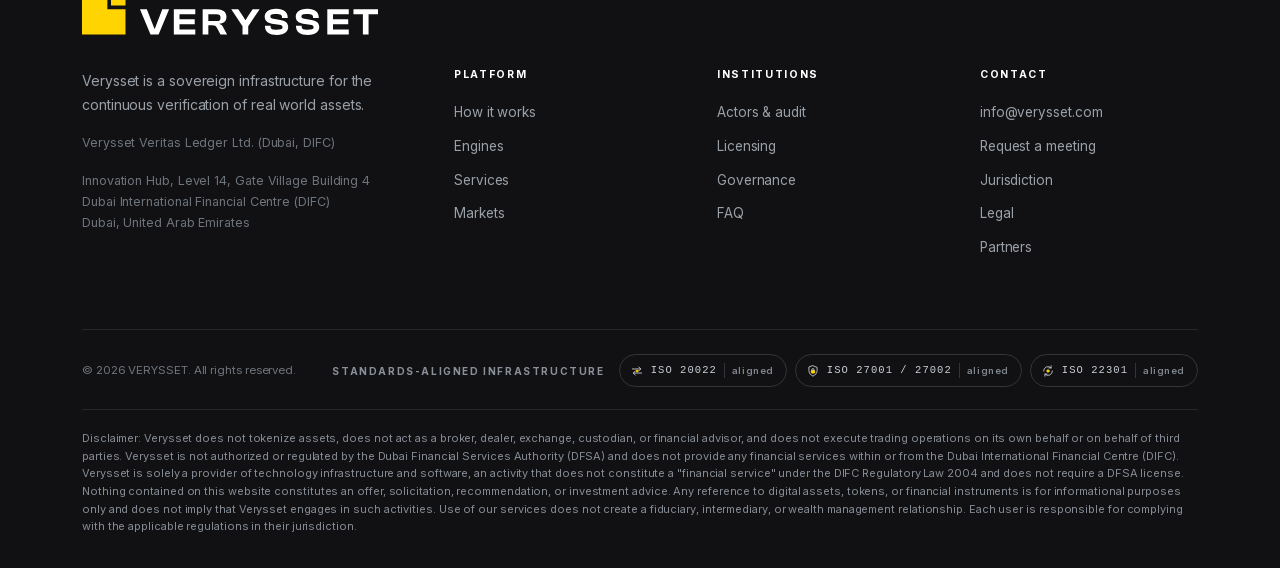
==== commit da601313: "Index preloader: 8s cinematic intro + slow bottom-to-top curtain exit Retime the 4 beats to ~8s (ear" ====
--- a/index.html
+++ b/index.html
@@ -12,7 +12,7 @@
 <link rel="preload" href="assets/fonts/ClashDisplay-Semibold.otf" as="font" type="font/otf" crossorigin>
 <link rel="preload" href="assets/fonts/Inter-Variable.ttf" as="font" type="font/ttf" crossorigin>
 <link rel="stylesheet" href="assets/site.css">
-</head><body><div id="vs-preloader" class="vpl" aria-hidden="true"><svg class="vpl-svg" viewBox="0 0 680 440" role="presentation" focusable="false"><defs><clipPath id="vplc"><circle cx="340" cy="2320" r="2000"/></clipPath></defs><g class="vpl-stars" fill="#fff"><circle cx="60" cy="40" r="1"/><circle cx="120" cy="210" r="0.8"/><circle cx="430" cy="30" r="0.8"/><circle cx="560" cy="190" r="1"/><circle cx="640" cy="250" r="0.8"/><circle cx="30" cy="120" r="0.8"/><circle cx="470" cy="150" r="0.7"/></g><g class="vpl-earth"><circle cx="340" cy="2320" r="2000" fill="#16202b"/><g clip-path="url(#vplc)" fill="none" stroke="#223140" stroke-width="1"><circle cx="340" cy="2320" r="1975"/><circle cx="340" cy="2320" r="1940"/><circle cx="340" cy="2320" r="1895"/><path d="M20 318L64 440"/><path d="M100 318L133 440"/><path d="M180 318L202 440"/><path d="M260 318L271 440"/><path d="M340 318L340 440"/><path d="M420 318L408 440"/><path d="M500 318L477 440"/><path d="M580 318L546 440"/><path d="M660 318L615 440"/></g><circle cx="340" cy="2320" r="2000" fill="none" stroke="#2e4254" stroke-width="1.5"/></g><path class="vpl-orbit" d="M-60 150Q300 5 740 150" fill="none" stroke="#FFD400" stroke-width="1.5" stroke-linecap="round" stroke-dasharray="1 8"/><polygon class="vpl-beam" points="300,92 270,352 330,352" fill="#FFD400"/><g transform="translate(140 344)"><path d="M-6 0h3M3 0h3M-2-3h4v6h-4z" transform="translate(0 16)" fill="none" stroke="#5f7082" stroke-width="1.2" stroke-linecap="round"/><circle r="4" fill="#2c3b4a"/><circle class="vpl-lit" r="4" fill="#FFD400" style="animation-delay:1.08s"/><circle class="vpl-ring" r="4" fill="none" stroke="#FFD400" stroke-width="1.5" style="animation-delay:1.08s"/></g><g transform="translate(225 337)"><path d="M-4-1a5 5 0 0 1 8 0M-2 1a2.5 2.5 0 0 1 4 0" transform="translate(0 16)" fill="none" stroke="#5f7082" stroke-width="1.2" stroke-linecap="round"/><circle r="4" fill="#2c3b4a"/><circle class="vpl-lit" r="4" fill="#FFD400" style="animation-delay:1.40s"/><circle class="vpl-ring" r="4" fill="none" stroke="#FFD400" stroke-width="1.5" style="animation-delay:1.40s"/></g><g transform="translate(310 334)"><path d="M0-4v8M-4 3l4-7 4 7" transform="translate(0 16)" fill="none" stroke="#5f7082" stroke-width="1.2" stroke-linecap="round"/><circle r="4" fill="#2c3b4a"/><circle class="vpl-lit" r="4" fill="#FFD400" style="animation-delay:1.68s"/><circle class="vpl-ring" r="4" fill="none" stroke="#FFD400" stroke-width="1.5" style="animation-delay:1.68s"/></g><g transform="translate(395 335)"><path d="M-5-4l10 8M5-4l-10 8M-5-4h0M5 4h0" transform="translate(0 16)" fill="none" stroke="#5f7082" stroke-width="1.2" stroke-linecap="round"/><circle r="4" fill="#2c3b4a"/><circle class="vpl-lit" r="4" fill="#FFD400" style="animation-delay:1.97s"/><circle class="vpl-ring" r="4" fill="none" stroke="#FFD400" stroke-width="1.5" style="animation-delay:1.97s"/></g><g transform="translate(470 338)"><path d="M-5 0q2.5-4 5 0t5 0M-5 3q2.5-4 5 0t5 0" transform="translate(0 16)" fill="none" stroke="#5f7082" stroke-width="1.2" stroke-linecap="round"/><circle r="4" fill="#2c3b4a"/><circle class="vpl-lit" r="4" fill="#FFD400" style="animation-delay:2.26s"/><circle class="vpl-ring" r="4" fill="none" stroke="#FFD400" stroke-width="1.5" style="animation-delay:2.26s"/></g><g class="vpl-links" stroke="#FFD400" stroke-width="1" fill="none"><path pathLength="1" d="M140 344L305 318" style="animation-delay:2.30s"/><path pathLength="1" d="M225 337L305 318" style="animation-delay:2.34s"/><path pathLength="1" d="M310 334L305 318" style="animation-delay:2.38s"/><path pathLength="1" d="M395 335L305 318" style="animation-delay:2.42s"/><path pathLength="1" d="M470 338L305 318" style="animation-delay:2.46s"/></g><g class="vpl-layer" style="animation-delay:2.30s"><g class="vpl-fac" style="animation-delay:2.60s"><polygon points="230,262 305,232 380,262 305,292" fill="#FFD400" fill-opacity=".26"/><polygon points="230,262 305,292 305,314 230,284" fill="#FFFFFF" fill-opacity=".10"/><polygon points="305,292 380,262 380,284 305,314" fill="#FFD400" fill-opacity=".14"/></g><path class="vpl-draw" pathLength="1" d="M230 262L305 232L380 262L305 292ZM230 262V284L305 314V262M305 292V314" fill="none" stroke="#FFD400" stroke-width="1.6" stroke-linejoin="round" style="animation-delay:2.30s"/><path d="M226 273H204" stroke="#FFD400" stroke-opacity=".5"/><text class="vpl-lab" x="198" y="277" text-anchor="end"><tspan class="vpl-y">1</tspan> <tspan data-i18n="spatial.ca98">SPATIAL</tspan></text></g><g class="vpl-layer" style="animation-delay:2.46s"><g class="vpl-fac" style="animation-delay:2.76s"><polygon points="230,214 305,184 380,214 305,244" fill="#FFD400" fill-opacity=".26"/><polygon points="230,214 305,244 305,266 230,236" fill="#FFFFFF" fill-opacity=".10"/><polygon points="305,244 380,214 380,236 305,266" fill="#FFD400" fill-opacity=".14"/></g><path class="vpl-draw" pathLength="1" d="M230 214L305 184L380 214L305 244ZM230 214V236L305 266V214M305 244V266" fill="none" stroke="#FFD400" stroke-width="1.6" stroke-linejoin="round" style="animation-delay:2.46s"/><path d="M226 225H204" stroke="#FFD400" stroke-opacity=".5"/><text class="vpl-lab" x="198" y="229" text-anchor="end"><tspan class="vpl-y">2</tspan> <tspan data-i18n="material.c740">MATERIAL</tspan></text></g><g class="vpl-layer" style="animation-delay:2.62s"><g class="vpl-fac" style="animation-delay:2.92s"><polygon points="230,166 305,136 380,166 305,196" fill="#FFD400" fill-opacity=".26"/><polygon points="230,166 305,196 305,218 230,188" fill="#FFFFFF" fill-opacity=".10"/><polygon points="305,196 380,166 380,188 305,218" fill="#FFD400" fill-opacity=".14"/></g><path class="vpl-draw" pathLength="1" d="M230 166L305 136L380 166L305 196ZM230 166V188L305 218V166M305 196V218" fill="none" stroke="#FFD400" stroke-width="1.6" stroke-linejoin="round" style="animation-delay:2.62s"/><path d="M226 177H204" stroke="#FFD400" stroke-opacity=".5"/><text class="vpl-lab" x="198" y="181" text-anchor="end"><tspan class="vpl-y">3</tspan> <tspan data-i18n="operations.8381">OPERATIONS</tspan></text></g><g transform="translate(300 80)"><g class="vpl-sat"><rect x="-38" y="-5" width="26" height="10" fill="#0A0A09" stroke="#FFD400" stroke-width="1.5"/><rect x="12" y="-5" width="26" height="10" fill="#0A0A09" stroke="#FFD400" stroke-width="1.5"/><path d="M-29-5v10M-20-5v10M21-5v10M30-5v10M-12 0h4M8 0h4" stroke="#FFD400" stroke-width="1"/><rect x="-8" y="-9" width="16" height="18" rx="1" fill="#fff"/><rect x="-8" y="3" width="16" height="3" fill="#E6BF00"/><rect x="-3" y="9" width="6" height="4" fill="#FFD400"/></g></g><g class="vpl-score"><text class="vpl-cap" x="660" y="42" text-anchor="end" data-i18n="trust-score.01c7">TRUST SCORE</text><text class="vpl-num" x="660" y="104" text-anchor="end" style="animation:vpl-hide 1ms linear 1.08s forwards">0</text><text class="vpl-num" x="660" y="104" text-anchor="end" style="animation:vpl-show 1ms linear 1.08s both,vpl-hide 1ms linear 1.40s forwards">12</text><text class="vpl-num" x="660" y="104" text-anchor="end" style="animation:vpl-show 1ms linear 1.40s both,vpl-hide 1ms linear 1.68s forwards">34</text><text class="vpl-num" x="660" y="104" text-anchor="end" style="animation:vpl-show 1ms linear 1.68s both,vpl-hide 1ms linear 1.97s forwards">58</text><text class="vpl-num" x="660" y="104" text-anchor="end" style="animation:vpl-show 1ms linear 1.97s both,vpl-hide 1ms linear 2.26s forwards">79</text><text class="vpl-num" x="660" y="104" text-anchor="end" style="animation:vpl-show 1ms linear 2.26s both">93</text><g class="vpl-ok"><path d="M648 121l5 5 8-10" fill="none" stroke="#FFD400" stroke-width="2.2" stroke-linecap="round" stroke-linejoin="round"/><text class="vpl-cap vpl-y" x="640" y="126" text-anchor="end" data-i18n="verified.2778">VERIFIED</text></g></g><g class="vpl-chip vpl-c1"><rect x="96" y="392" width="228" height="28" rx="14" fill="#0A0A09" stroke="#FFD400" stroke-opacity=".6"/><text class="vpl-mono" x="210" y="410" text-anchor="middle" data-noi18n>SHA-256 · 9f2a…c1de</text></g><g class="vpl-chip vpl-c2"><rect x="340" y="392" width="244" height="28" rx="14" fill="#FFD400"/><text class="vpl-cap vpl-dk" x="462" y="410" text-anchor="middle" data-i18n="registered-on-dlt.3314">REGISTERED ON DLT</text></g></svg></div><script>(function(){var d=document,h=d.documentElement,e=d.getElementById('vs-preloader'),k='vs-preloader-played',s=null,w=window;try{s=w.sessionStorage.getItem(k);w.sessionStorage.setItem(k,'1')}catch(x){}if(s||(w.matchMedia&&w.matchMedia('(prefers-reduced-motion: reduce)').matches)){e.parentNode.removeChild(e);return}h.classList.add('vpl-lock');var gone=0;function out(){if(gone)return;gone=1;e.classList.add('vpl-out');setTimeout(function(){if(e.parentNode)e.parentNode.removeChild(e);h.classList.remove('vpl-lock')},320)}setTimeout(function(){if(d.readyState==='complete')out();else{w.addEventListener('load',out);setTimeout(out,400)}},3800)})();</script>
+</head><body><div id="vs-preloader" class="vpl" aria-hidden="true"><svg class="vpl-svg" viewBox="0 0 680 440" role="presentation" focusable="false"><defs><clipPath id="vplc"><circle cx="340" cy="2320" r="2000"/></clipPath></defs><g class="vpl-stars" fill="#fff"><circle cx="60" cy="40" r="1"/><circle cx="120" cy="210" r="0.8"/><circle cx="430" cy="30" r="0.8"/><circle cx="560" cy="190" r="1"/><circle cx="640" cy="250" r="0.8"/><circle cx="30" cy="120" r="0.8"/><circle cx="470" cy="150" r="0.7"/></g><g class="vpl-earth"><circle cx="340" cy="2320" r="2000" fill="#16202b"/><g clip-path="url(#vplc)" fill="none" stroke="#223140" stroke-width="1"><circle cx="340" cy="2320" r="1975"/><circle cx="340" cy="2320" r="1940"/><circle cx="340" cy="2320" r="1895"/><path d="M20 318L64 440"/><path d="M100 318L133 440"/><path d="M180 318L202 440"/><path d="M260 318L271 440"/><path d="M340 318L340 440"/><path d="M420 318L408 440"/><path d="M500 318L477 440"/><path d="M580 318L546 440"/><path d="M660 318L615 440"/></g><circle cx="340" cy="2320" r="2000" fill="none" stroke="#2e4254" stroke-width="1.5"/></g><path class="vpl-orbit" d="M-60 150Q300 5 740 150" fill="none" stroke="#FFD400" stroke-width="1.5" stroke-linecap="round" stroke-dasharray="1 8"/><polygon class="vpl-beam" points="300,92 270,352 330,352" fill="#FFD400"/><g transform="translate(140 344)"><path d="M-6 0h3M3 0h3M-2-3h4v6h-4z" transform="translate(0 16)" fill="none" stroke="#5f7082" stroke-width="1.2" stroke-linecap="round"/><circle r="4" fill="#2c3b4a"/><circle class="vpl-lit" r="4" fill="#FFD400" style="animation-delay:2.17s"/><circle class="vpl-ring" r="4" fill="none" stroke="#FFD400" stroke-width="1.5" style="animation-delay:2.17s"/></g><g transform="translate(225 337)"><path d="M-4-1a5 5 0 0 1 8 0M-2 1a2.5 2.5 0 0 1 4 0" transform="translate(0 16)" fill="none" stroke="#5f7082" stroke-width="1.2" stroke-linecap="round"/><circle r="4" fill="#2c3b4a"/><circle class="vpl-lit" r="4" fill="#FFD400" style="animation-delay:2.86s"/><circle class="vpl-ring" r="4" fill="none" stroke="#FFD400" stroke-width="1.5" style="animation-delay:2.86s"/></g><g transform="translate(310 334)"><path d="M0-4v8M-4 3l4-7 4 7" transform="translate(0 16)" fill="none" stroke="#5f7082" stroke-width="1.2" stroke-linecap="round"/><circle r="4" fill="#2c3b4a"/><circle class="vpl-lit" r="4" fill="#FFD400" style="animation-delay:3.46s"/><circle class="vpl-ring" r="4" fill="none" stroke="#FFD400" stroke-width="1.5" style="animation-delay:3.46s"/></g><g transform="translate(395 335)"><path d="M-5-4l10 8M5-4l-10 8M-5-4h0M5 4h0" transform="translate(0 16)" fill="none" stroke="#5f7082" stroke-width="1.2" stroke-linecap="round"/><circle r="4" fill="#2c3b4a"/><circle class="vpl-lit" r="4" fill="#FFD400" style="animation-delay:4.09s"/><circle class="vpl-ring" r="4" fill="none" stroke="#FFD400" stroke-width="1.5" style="animation-delay:4.09s"/></g><g transform="translate(470 338)"><path d="M-5 0q2.5-4 5 0t5 0M-5 3q2.5-4 5 0t5 0" transform="translate(0 16)" fill="none" stroke="#5f7082" stroke-width="1.2" stroke-linecap="round"/><circle r="4" fill="#2c3b4a"/><circle class="vpl-lit" r="4" fill="#FFD400" style="animation-delay:4.71s"/><circle class="vpl-ring" r="4" fill="none" stroke="#FFD400" stroke-width="1.5" style="animation-delay:4.71s"/></g><g class="vpl-links" stroke="#FFD400" stroke-width="1" fill="none"><path pathLength="1" d="M140 344L305 318" style="animation-delay:4.80s"/><path pathLength="1" d="M225 337L305 318" style="animation-delay:4.90s"/><path pathLength="1" d="M310 334L305 318" style="animation-delay:5.00s"/><path pathLength="1" d="M395 335L305 318" style="animation-delay:5.10s"/><path pathLength="1" d="M470 338L305 318" style="animation-delay:5.20s"/></g><g class="vpl-layer" style="animation-delay:4.80s"><g class="vpl-fac" style="animation-delay:5.40s"><polygon points="230,262 305,232 380,262 305,292" fill="#FFD400" fill-opacity=".26"/><polygon points="230,262 305,292 305,314 230,284" fill="#FFFFFF" fill-opacity=".10"/><polygon points="305,292 380,262 380,284 305,314" fill="#FFD400" fill-opacity=".14"/></g><path class="vpl-draw" pathLength="1" d="M230 262L305 232L380 262L305 292ZM230 262V284L305 314V262M305 292V314" fill="none" stroke="#FFD400" stroke-width="1.6" stroke-linejoin="round" style="animation-delay:4.80s"/><path d="M226 273H204" stroke="#FFD400" stroke-opacity=".5"/><text class="vpl-lab" x="198" y="277" text-anchor="end"><tspan class="vpl-y">1</tspan> <tspan data-i18n="spatial.ca98">SPATIAL</tspan></text></g><g class="vpl-layer" style="animation-delay:5.12s"><g class="vpl-fac" style="animation-delay:5.72s"><polygon points="230,214 305,184 380,214 305,244" fill="#FFD400" fill-opacity=".26"/><polygon points="230,214 305,244 305,266 230,236" fill="#FFFFFF" fill-opacity=".10"/><polygon points="305,244 380,214 380,236 305,266" fill="#FFD400" fill-opacity=".14"/></g><path class="vpl-draw" pathLength="1" d="M230 214L305 184L380 214L305 244ZM230 214V236L305 266V214M305 244V266" fill="none" stroke="#FFD400" stroke-width="1.6" stroke-linejoin="round" style="animation-delay:5.12s"/><path d="M226 225H204" stroke="#FFD400" stroke-opacity=".5"/><text class="vpl-lab" x="198" y="229" text-anchor="end"><tspan class="vpl-y">2</tspan> <tspan data-i18n="material.c740">MATERIAL</tspan></text></g><g class="vpl-layer" style="animation-delay:5.44s"><g class="vpl-fac" style="animation-delay:6.04s"><polygon points="230,166 305,136 380,166 305,196" fill="#FFD400" fill-opacity=".26"/><polygon points="230,166 305,196 305,218 230,188" fill="#FFFFFF" fill-opacity=".10"/><polygon points="305,196 380,166 380,188 305,218" fill="#FFD400" fill-opacity=".14"/></g><path class="vpl-draw" pathLength="1" d="M230 166L305 136L380 166L305 196ZM230 166V188L305 218V166M305 196V218" fill="none" stroke="#FFD400" stroke-width="1.6" stroke-linejoin="round" style="animation-delay:5.44s"/><path d="M226 177H204" stroke="#FFD400" stroke-opacity=".5"/><text class="vpl-lab" x="198" y="181" text-anchor="end"><tspan class="vpl-y">3</tspan> <tspan data-i18n="operations.8381">OPERATIONS</tspan></text></g><g transform="translate(300 80)"><g class="vpl-sat"><rect x="-38" y="-5" width="26" height="10" fill="#0A0A09" stroke="#FFD400" stroke-width="1.5"/><rect x="12" y="-5" width="26" height="10" fill="#0A0A09" stroke="#FFD400" stroke-width="1.5"/><path d="M-29-5v10M-20-5v10M21-5v10M30-5v10M-12 0h4M8 0h4" stroke="#FFD400" stroke-width="1"/><rect x="-8" y="-9" width="16" height="18" rx="1" fill="#fff"/><rect x="-8" y="3" width="16" height="3" fill="#E6BF00"/><rect x="-3" y="9" width="6" height="4" fill="#FFD400"/></g></g><g class="vpl-score"><text class="vpl-cap" x="660" y="42" text-anchor="end" data-i18n="trust-score.01c7">TRUST SCORE</text><text class="vpl-num" x="660" y="104" text-anchor="end" style="animation:vpl-hide 1ms linear 2.17s forwards">0</text><text class="vpl-num" x="660" y="104" text-anchor="end" style="animation:vpl-show 1ms linear 2.17s both,vpl-hide 1ms linear 2.86s forwards">12</text><text class="vpl-num" x="660" y="104" text-anchor="end" style="animation:vpl-show 1ms linear 2.86s both,vpl-hide 1ms linear 3.46s forwards">34</text><text class="vpl-num" x="660" y="104" text-anchor="end" style="animation:vpl-show 1ms linear 3.46s both,vpl-hide 1ms linear 4.09s forwards">58</text><text class="vpl-num" x="660" y="104" text-anchor="end" style="animation:vpl-show 1ms linear 4.09s both,vpl-hide 1ms linear 4.71s forwards">79</text><text class="vpl-num" x="660" y="104" text-anchor="end" style="animation:vpl-show 1ms linear 4.71s both">93</text><g class="vpl-ok"><path d="M648 121l5 5 8-10" fill="none" stroke="#FFD400" stroke-width="2.2" stroke-linecap="round" stroke-linejoin="round"/><text class="vpl-cap vpl-y" x="640" y="126" text-anchor="end" data-i18n="verified.2778">VERIFIED</text></g></g><g class="vpl-chip vpl-c1"><rect x="96" y="392" width="228" height="28" rx="14" fill="#0A0A09" stroke="#FFD400" stroke-opacity=".6"/><text class="vpl-mono" x="210" y="410" text-anchor="middle" data-noi18n>SHA-256 · 9f2a…c1de</text></g><g class="vpl-chip vpl-c2"><rect x="340" y="392" width="244" height="28" rx="14" fill="#FFD400"/><text class="vpl-cap vpl-dk" x="462" y="410" text-anchor="middle" data-i18n="registered-on-dlt.3314">REGISTERED ON DLT</text></g></svg></div><script>(function(){var d=document,h=d.documentElement,e=d.getElementById('vs-preloader'),k='vs-preloader-played',s=null,w=window;try{s=w.sessionStorage.getItem(k);w.sessionStorage.setItem(k,'1')}catch(x){}if(s||(w.matchMedia&&w.matchMedia('(prefers-reduced-motion: reduce)').matches)){e.parentNode.removeChild(e);return}h.classList.add('vpl-lock');var gone=0;function out(){if(gone)return;gone=1;e.classList.add('vpl-out');setTimeout(function(){if(e.parentNode)e.parentNode.removeChild(e);h.classList.remove('vpl-lock')},1340)}setTimeout(function(){if(d.readyState==='complete')out();else{w.addEventListener('load',out);setTimeout(out,150)}},8000)})();</script>
 <a class="skip" href="#main" data-i18n="skip-to-content.b582">Skip to content</a>
 <div class="pbar" aria-hidden="true"></div>
 <header class="nav" id="nav"><div class="nrow">
--- a/assets/site.css
+++ b/assets/site.css
@@ -1121,8 +1121,11 @@
 /* ---------- satellite verification preloader (index only, see preloader.py) ---------- */
 html.vpl-lock,html.vpl-lock body{overflow:hidden}
 .vpl{position:fixed;inset:0;z-index:2147483000;background:#0A0A09;display:flex;align-items:center;
-  justify-content:center;padding:16px;opacity:1;transition:opacity .3s ease}
-.vpl.vpl-out{opacity:0;pointer-events:none}
+  justify-content:center;padding:16px;overflow:hidden;transform:translateY(0);will-change:transform;
+  transition:transform 1.3s cubic-bezier(.65,0,.35,1)}
+.vpl::after{content:"";position:absolute;left:0;right:0;bottom:0;height:2px;background:#FFD400;opacity:0;transition:opacity .25s ease}
+.vpl.vpl-out{transform:translateY(-100%);pointer-events:none}
+.vpl.vpl-out::after{opacity:1}
 .vpl-svg{display:block;width:100%;max-width:680px;height:auto;direction:ltr;overflow:visible}
 .vpl-svg *{transform-box:view-box}
 .vpl-svg text{font-family:var(--sans,"Inter Variable",system-ui,sans-serif)}
@@ -1134,21 +1137,21 @@
 .vpl-mono{font-size:12px;letter-spacing:.04em;fill:#FFD400;font-family:ui-monospace,Menlo,Consolas,monospace!important}
 html[lang=zh] .vpl-cap,html[lang=ar] .vpl-cap,html[lang=zh] .vpl-lab,html[lang=ar] .vpl-lab{letter-spacing:0}
 .vpl-stars{opacity:.35}
-.vpl-earth{animation:vpl-rise .9s cubic-bezier(.2,.7,.2,1) both}
-.vpl-orbit{opacity:0;animation:vpl-orbit .5s ease .1s forwards}
-.vpl-sat{transform-box:fill-box;transform-origin:center;animation:vpl-sat 1s cubic-bezier(.25,.8,.3,1) both}
-.vpl-beam{opacity:0;transform-origin:300px 92px;animation:vpl-beam 1.3s linear 1s both}
-.vpl-lit{opacity:0;animation:vpl-show .2s ease both}
-.vpl-ring{opacity:0;transform-box:fill-box;transform-origin:center;animation:vpl-ring .7s ease-out both}
-.vpl-links path{stroke-dasharray:1;stroke-dashoffset:1;opacity:.55;animation:vpl-link 1.1s ease both}
-.vpl-layer{opacity:0;animation:vpl-layer .4s cubic-bezier(.2,.7,.2,1) both}
-.vpl-draw{stroke-dasharray:1;stroke-dashoffset:1;animation:vpl-draw .5s ease-out both}
-.vpl-fac{opacity:0;animation:vpl-show .35s ease both}
-.vpl-score{opacity:0;animation:vpl-show .35s ease .9s both}
-.vpl-ok{opacity:0;animation:vpl-show .3s ease 2.95s both}
-.vpl-chip{opacity:0;animation:vpl-chip .35s cubic-bezier(.2,.7,.2,1) both}
+.vpl-earth{animation:vpl-rise 1.8s cubic-bezier(.2,.7,.2,1) both}
+.vpl-orbit{opacity:0;animation:vpl-orbit 1s ease .3s forwards}
+.vpl-sat{transform-box:fill-box;transform-origin:center;animation:vpl-sat 2s cubic-bezier(.25,.8,.3,1) both}
+.vpl-beam{opacity:0;transform-origin:300px 92px;animation:vpl-beam 2.8s linear 2s both}
+.vpl-lit{opacity:0;animation:vpl-show .4s ease both}
+.vpl-ring{opacity:0;transform-box:fill-box;transform-origin:center;animation:vpl-ring 1.3s ease-out both}
+.vpl-links path{stroke-dasharray:1;stroke-dashoffset:1;opacity:.55;animation:vpl-link 2.2s ease both}
+.vpl-layer{opacity:0;animation:vpl-layer .8s cubic-bezier(.2,.7,.2,1) both}
+.vpl-draw{stroke-dasharray:1;stroke-dashoffset:1;animation:vpl-draw 1s ease-out both}
+.vpl-fac{opacity:0;animation:vpl-show .7s ease both}
+.vpl-score{opacity:0;animation:vpl-show .6s ease 1.8s both}
+.vpl-ok{opacity:0;animation:vpl-show .6s ease 6.1s both}
+.vpl-chip{opacity:0;animation:vpl-chip .7s cubic-bezier(.2,.7,.2,1) both}
 .vpl-c2 .vpl-cap{font-size:11px;letter-spacing:.1em}
-.vpl-c1{animation-delay:2.9s}.vpl-c2{animation-delay:3.08s}
+.vpl-c1{animation-delay:6s}.vpl-c2{animation-delay:6.36s}
 @keyframes vpl-show{from{opacity:0}to{opacity:1}}
 @keyframes vpl-hide{from{opacity:1}to{opacity:0}}
 @keyframes vpl-orbit{to{opacity:.55}}
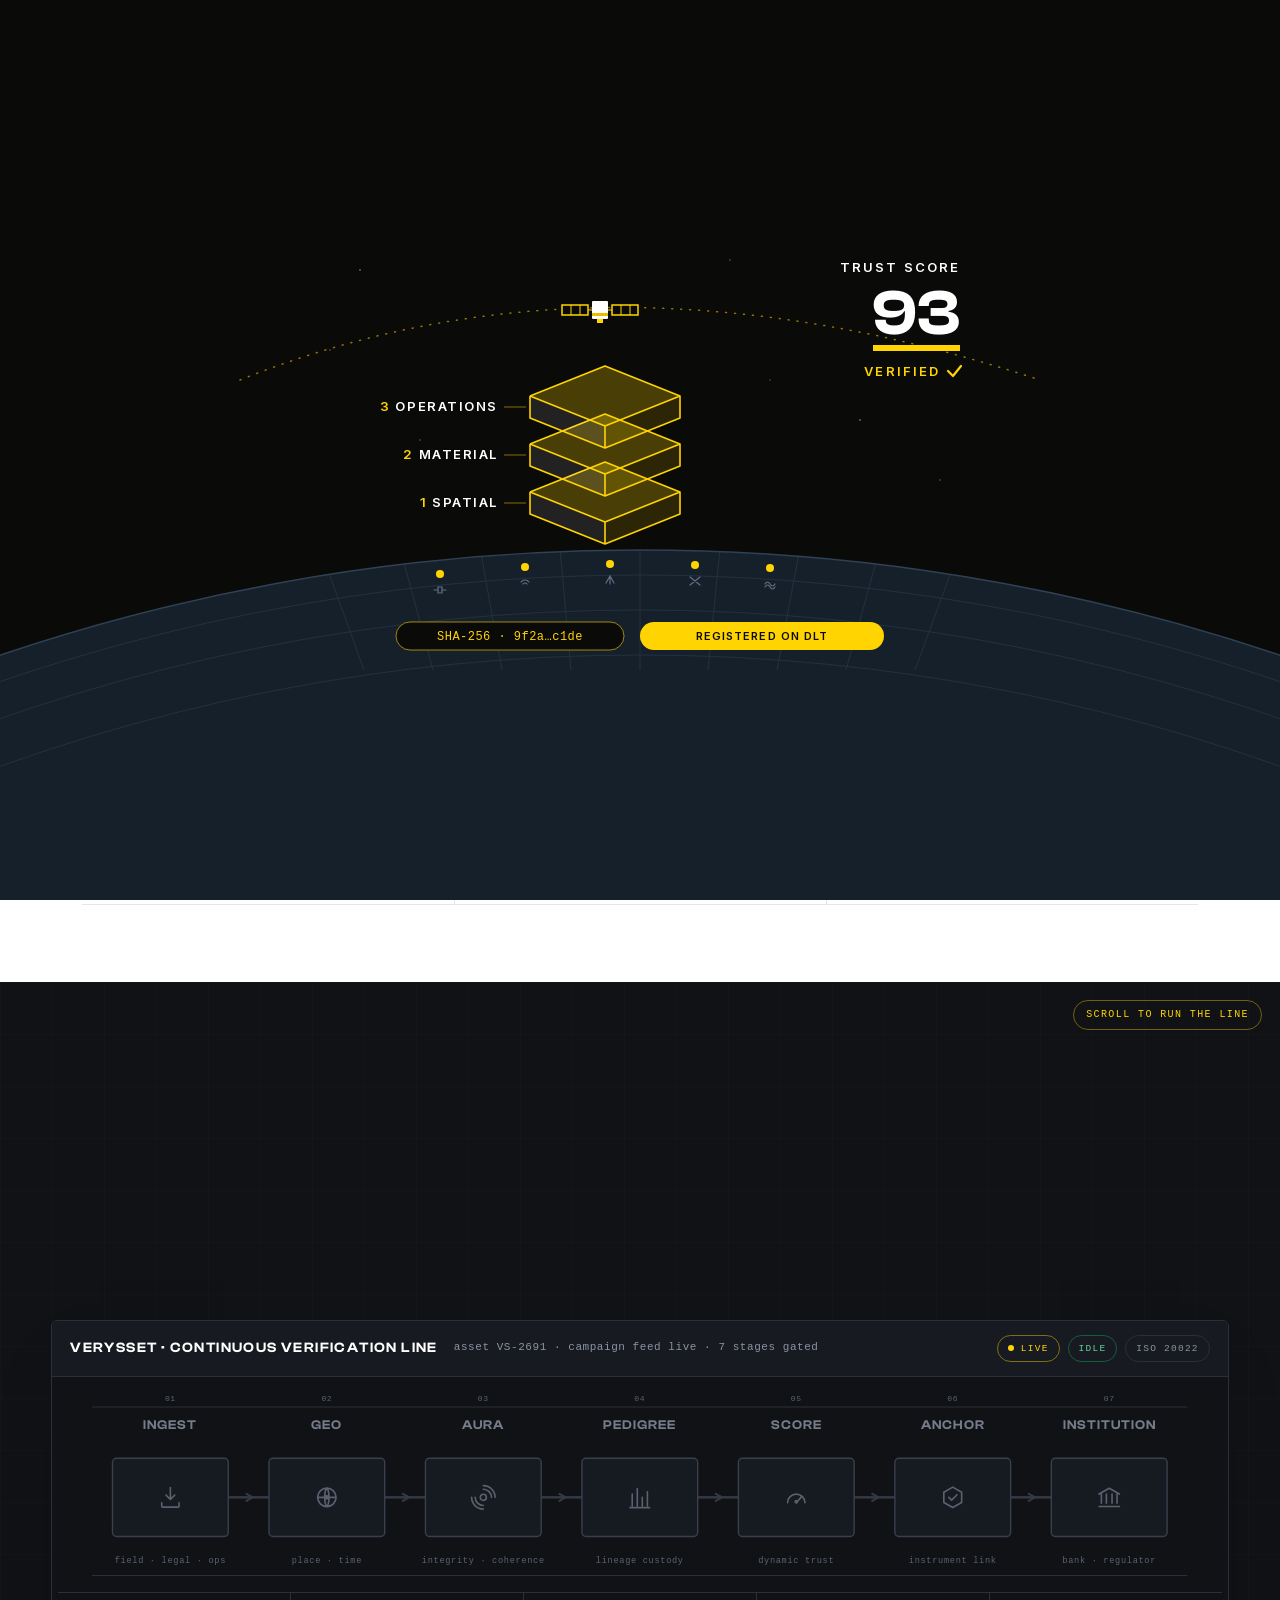
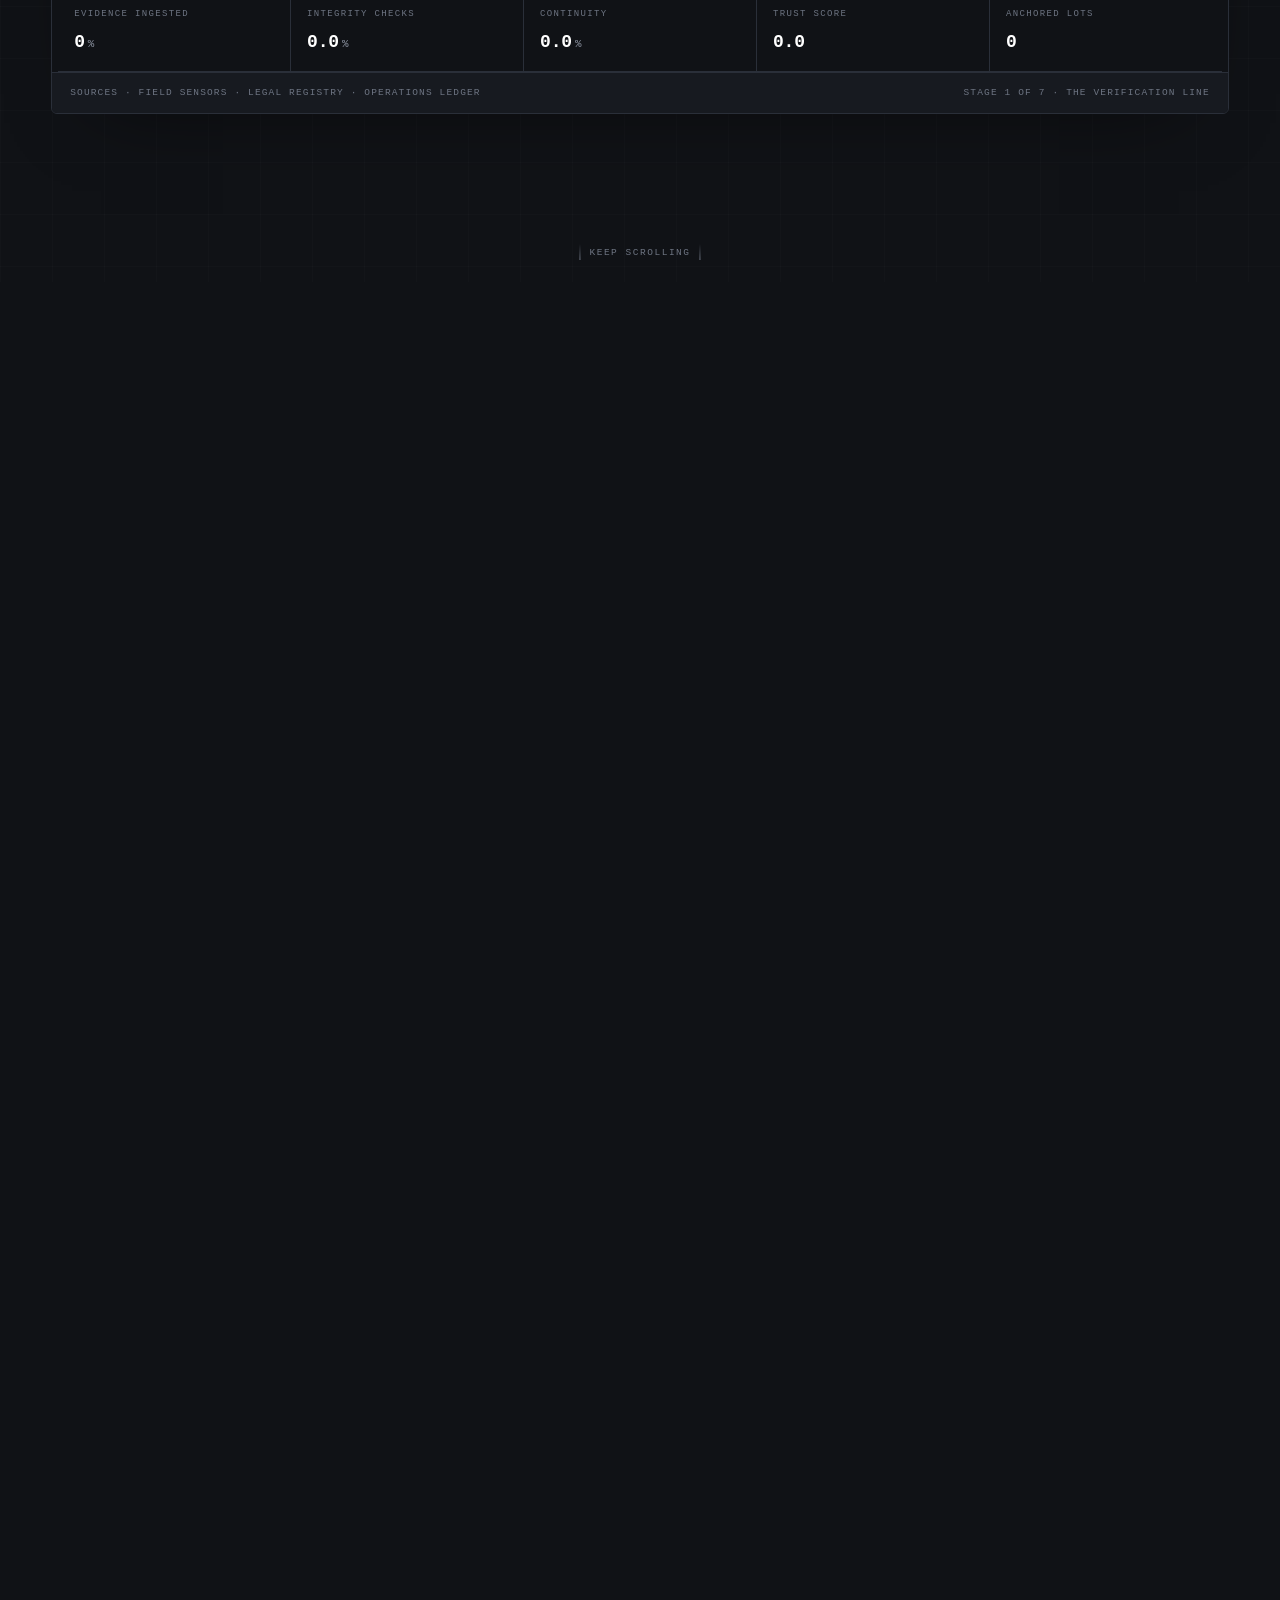
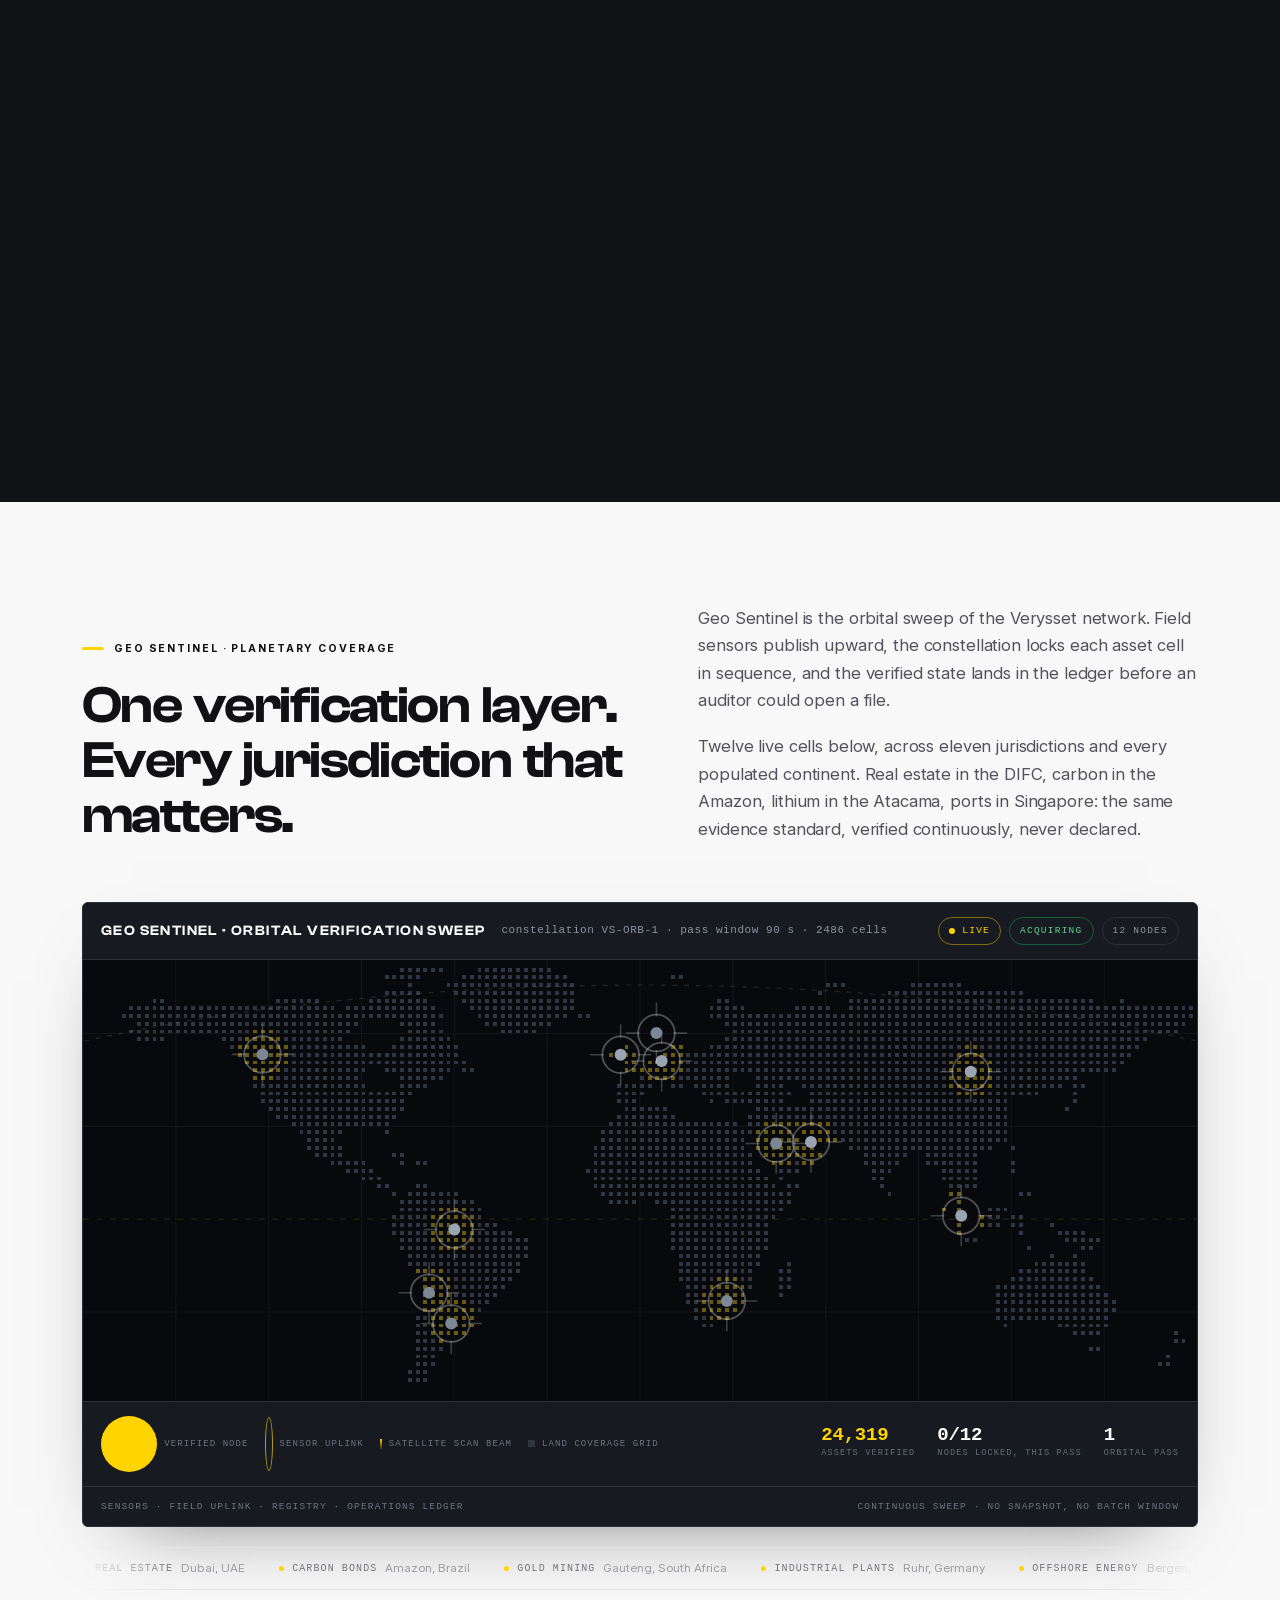
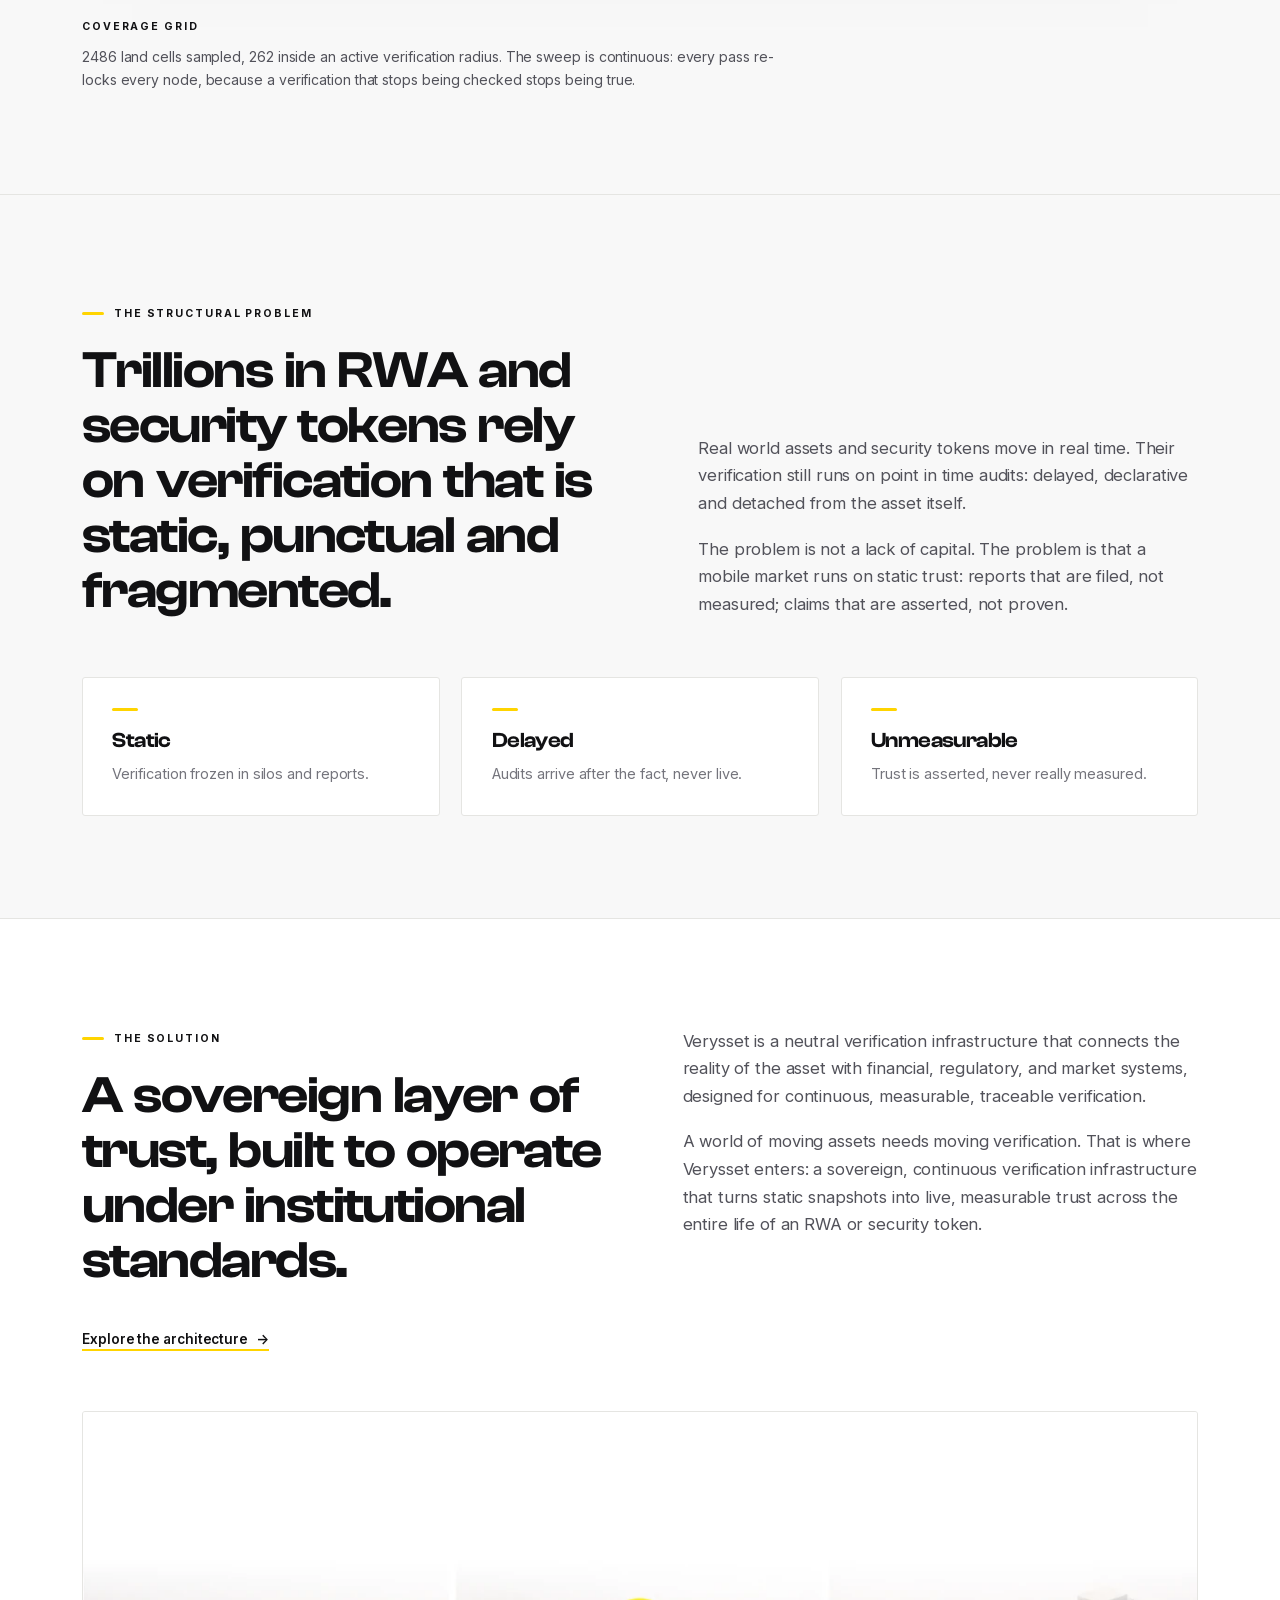
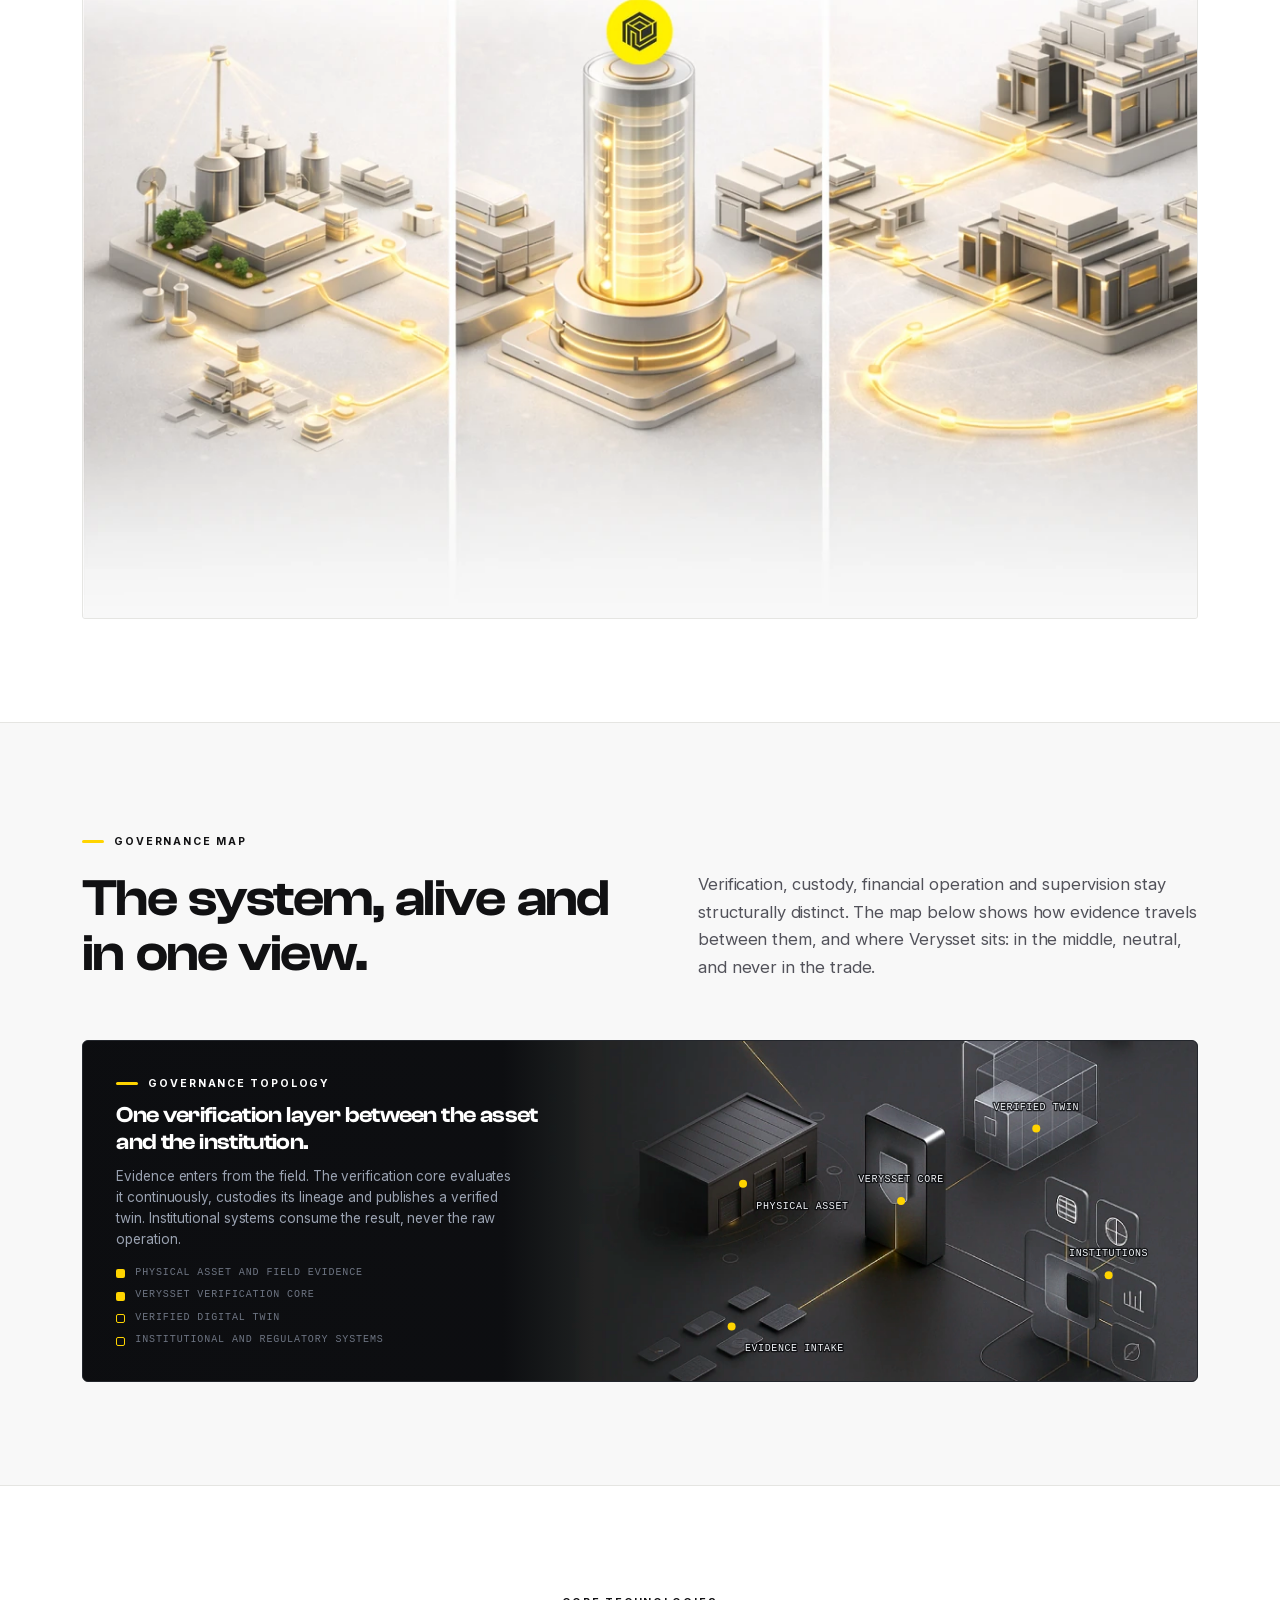
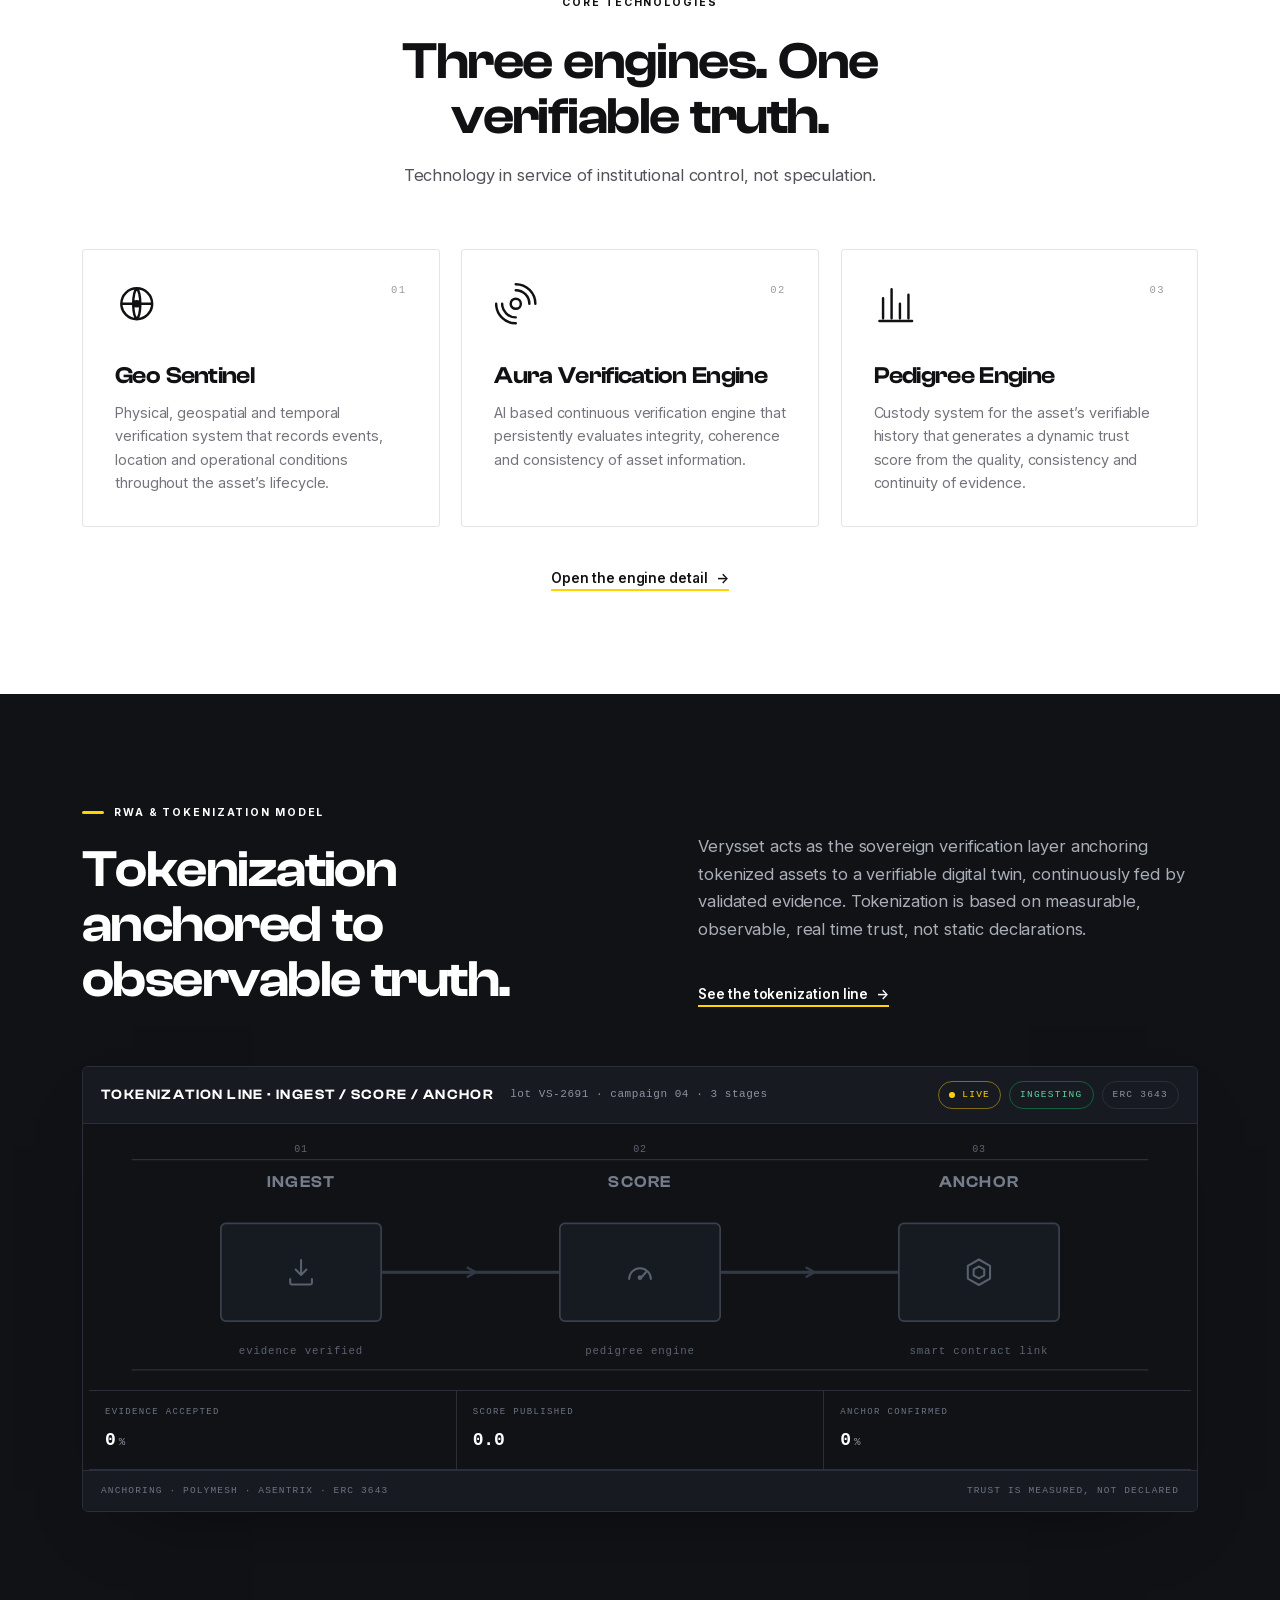
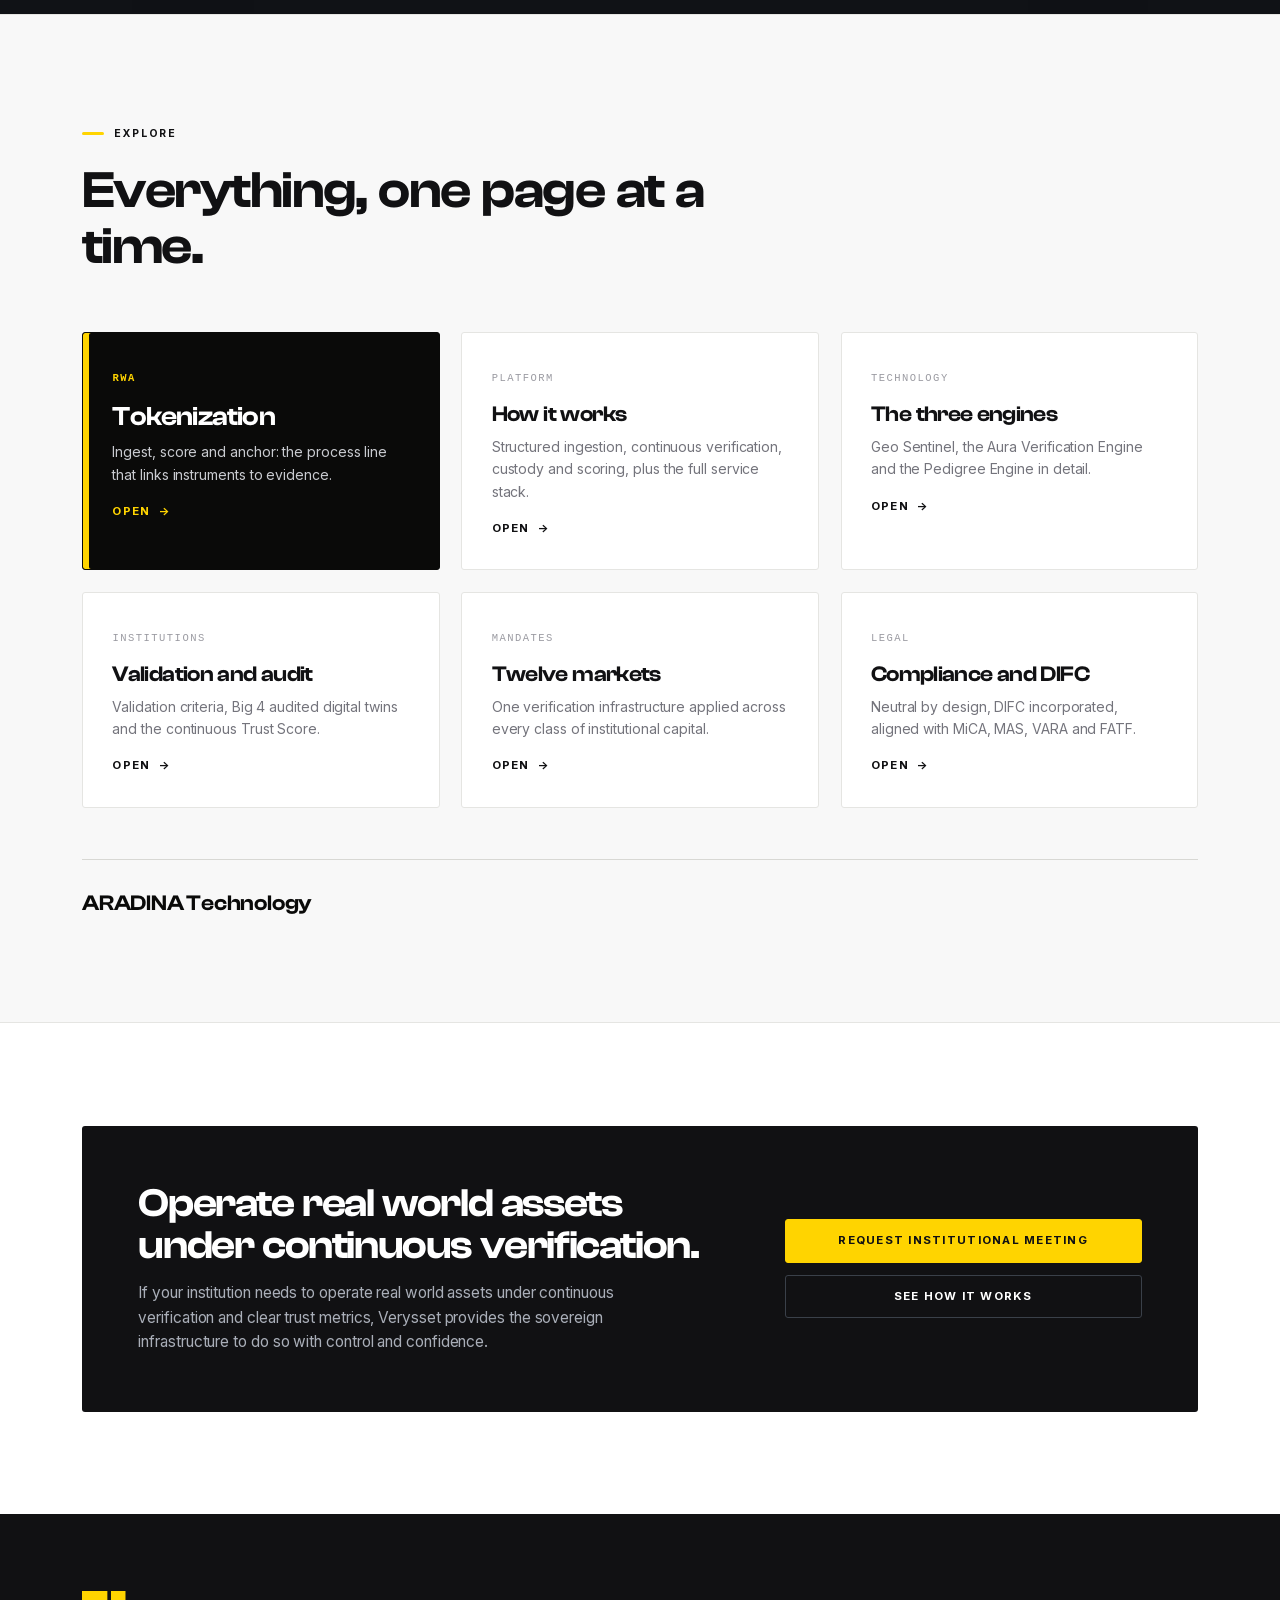
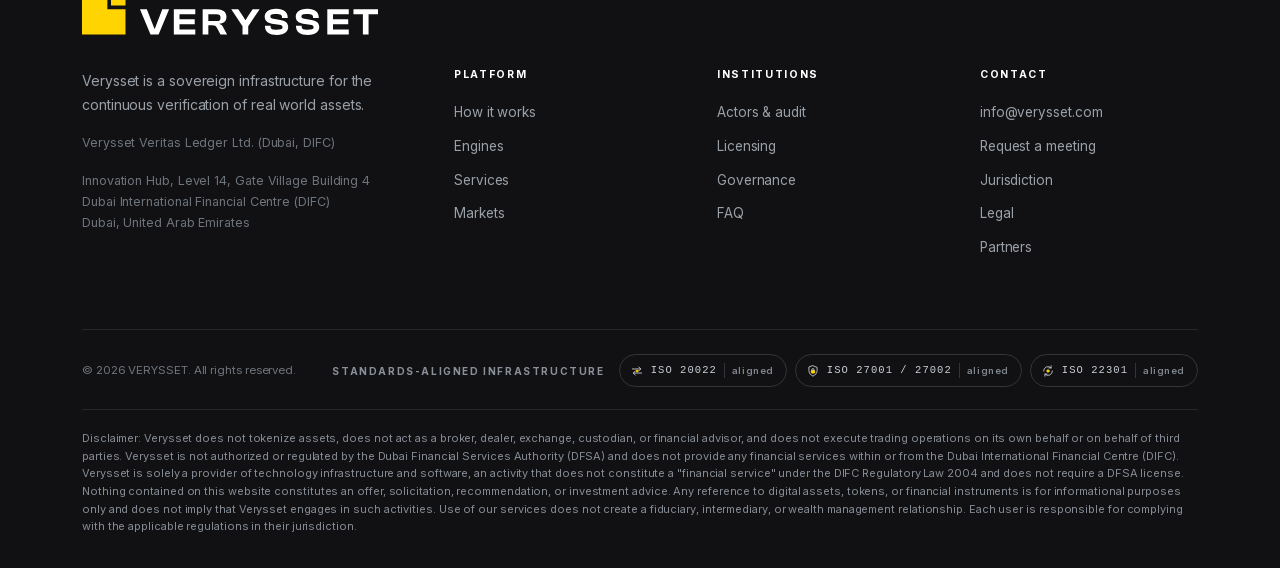
==== commit 84ca8551: "final round 5: twin module, curtain line, tokenization/RWA lead, Dubai skyline Co-Authored-By: Claud" ====
--- a/index.html
+++ b/index.html
@@ -12,7 +12,7 @@
 <link rel="preload" href="assets/fonts/ClashDisplay-Semibold.otf" as="font" type="font/otf" crossorigin>
 <link rel="preload" href="assets/fonts/Inter-Variable.ttf" as="font" type="font/ttf" crossorigin>
 <link rel="stylesheet" href="assets/site.css">
-</head><body><div id="vs-preloader" class="vpl" aria-hidden="true"><svg class="vpl-svg" viewBox="0 0 680 440" role="presentation" focusable="false"><defs><clipPath id="vplc"><circle cx="340" cy="2320" r="2000"/></clipPath></defs><g class="vpl-stars" fill="#fff"><circle cx="60" cy="40" r="1"/><circle cx="120" cy="210" r="0.8"/><circle cx="430" cy="30" r="0.8"/><circle cx="560" cy="190" r="1"/><circle cx="640" cy="250" r="0.8"/><circle cx="30" cy="120" r="0.8"/><circle cx="470" cy="150" r="0.7"/></g><g class="vpl-earth"><circle cx="340" cy="2320" r="2000" fill="#16202b"/><g clip-path="url(#vplc)" fill="none" stroke="#223140" stroke-width="1"><circle cx="340" cy="2320" r="1975"/><circle cx="340" cy="2320" r="1940"/><circle cx="340" cy="2320" r="1895"/><path d="M20 318L64 440"/><path d="M100 318L133 440"/><path d="M180 318L202 440"/><path d="M260 318L271 440"/><path d="M340 318L340 440"/><path d="M420 318L408 440"/><path d="M500 318L477 440"/><path d="M580 318L546 440"/><path d="M660 318L615 440"/></g><circle cx="340" cy="2320" r="2000" fill="none" stroke="#2e4254" stroke-width="1.5"/></g><path class="vpl-orbit" d="M-60 150Q300 5 740 150" fill="none" stroke="#FFD400" stroke-width="1.5" stroke-linecap="round" stroke-dasharray="1 8"/><polygon class="vpl-beam" points="300,92 270,352 330,352" fill="#FFD400"/><g transform="translate(140 344)"><path d="M-6 0h3M3 0h3M-2-3h4v6h-4z" transform="translate(0 16)" fill="none" stroke="#5f7082" stroke-width="1.2" stroke-linecap="round"/><circle r="4" fill="#2c3b4a"/><circle class="vpl-lit" r="4" fill="#FFD400" style="animation-delay:2.17s"/><circle class="vpl-ring" r="4" fill="none" stroke="#FFD400" stroke-width="1.5" style="animation-delay:2.17s"/></g><g transform="translate(225 337)"><path d="M-4-1a5 5 0 0 1 8 0M-2 1a2.5 2.5 0 0 1 4 0" transform="translate(0 16)" fill="none" stroke="#5f7082" stroke-width="1.2" stroke-linecap="round"/><circle r="4" fill="#2c3b4a"/><circle class="vpl-lit" r="4" fill="#FFD400" style="animation-delay:2.86s"/><circle class="vpl-ring" r="4" fill="none" stroke="#FFD400" stroke-width="1.5" style="animation-delay:2.86s"/></g><g transform="translate(310 334)"><path d="M0-4v8M-4 3l4-7 4 7" transform="translate(0 16)" fill="none" stroke="#5f7082" stroke-width="1.2" stroke-linecap="round"/><circle r="4" fill="#2c3b4a"/><circle class="vpl-lit" r="4" fill="#FFD400" style="animation-delay:3.46s"/><circle class="vpl-ring" r="4" fill="none" stroke="#FFD400" stroke-width="1.5" style="animation-delay:3.46s"/></g><g transform="translate(395 335)"><path d="M-5-4l10 8M5-4l-10 8M-5-4h0M5 4h0" transform="translate(0 16)" fill="none" stroke="#5f7082" stroke-width="1.2" stroke-linecap="round"/><circle r="4" fill="#2c3b4a"/><circle class="vpl-lit" r="4" fill="#FFD400" style="animation-delay:4.09s"/><circle class="vpl-ring" r="4" fill="none" stroke="#FFD400" stroke-width="1.5" style="animation-delay:4.09s"/></g><g transform="translate(470 338)"><path d="M-5 0q2.5-4 5 0t5 0M-5 3q2.5-4 5 0t5 0" transform="translate(0 16)" fill="none" stroke="#5f7082" stroke-width="1.2" stroke-linecap="round"/><circle r="4" fill="#2c3b4a"/><circle class="vpl-lit" r="4" fill="#FFD400" style="animation-delay:4.71s"/><circle class="vpl-ring" r="4" fill="none" stroke="#FFD400" stroke-width="1.5" style="animation-delay:4.71s"/></g><g class="vpl-links" stroke="#FFD400" stroke-width="1" fill="none"><path pathLength="1" d="M140 344L305 318" style="animation-delay:4.80s"/><path pathLength="1" d="M225 337L305 318" style="animation-delay:4.90s"/><path pathLength="1" d="M310 334L305 318" style="animation-delay:5.00s"/><path pathLength="1" d="M395 335L305 318" style="animation-delay:5.10s"/><path pathLength="1" d="M470 338L305 318" style="animation-delay:5.20s"/></g><g class="vpl-layer" style="animation-delay:4.80s"><g class="vpl-fac" style="animation-delay:5.40s"><polygon points="230,262 305,232 380,262 305,292" fill="#FFD400" fill-opacity=".26"/><polygon points="230,262 305,292 305,314 230,284" fill="#FFFFFF" fill-opacity=".10"/><polygon points="305,292 380,262 380,284 305,314" fill="#FFD400" fill-opacity=".14"/></g><path class="vpl-draw" pathLength="1" d="M230 262L305 232L380 262L305 292ZM230 262V284L305 314V262M305 292V314" fill="none" stroke="#FFD400" stroke-width="1.6" stroke-linejoin="round" style="animation-delay:4.80s"/><path d="M226 273H204" stroke="#FFD400" stroke-opacity=".5"/><text class="vpl-lab" x="198" y="277" text-anchor="end"><tspan class="vpl-y">1</tspan> <tspan data-i18n="spatial.ca98">SPATIAL</tspan></text></g><g class="vpl-layer" style="animation-delay:5.12s"><g class="vpl-fac" style="animation-delay:5.72s"><polygon points="230,214 305,184 380,214 305,244" fill="#FFD400" fill-opacity=".26"/><polygon points="230,214 305,244 305,266 230,236" fill="#FFFFFF" fill-opacity=".10"/><polygon points="305,244 380,214 380,236 305,266" fill="#FFD400" fill-opacity=".14"/></g><path class="vpl-draw" pathLength="1" d="M230 214L305 184L380 214L305 244ZM230 214V236L305 266V214M305 244V266" fill="none" stroke="#FFD400" stroke-width="1.6" stroke-linejoin="round" style="animation-delay:5.12s"/><path d="M226 225H204" stroke="#FFD400" stroke-opacity=".5"/><text class="vpl-lab" x="198" y="229" text-anchor="end"><tspan class="vpl-y">2</tspan> <tspan data-i18n="material.c740">MATERIAL</tspan></text></g><g class="vpl-layer" style="animation-delay:5.44s"><g class="vpl-fac" style="animation-delay:6.04s"><polygon points="230,166 305,136 380,166 305,196" fill="#FFD400" fill-opacity=".26"/><polygon points="230,166 305,196 305,218 230,188" fill="#FFFFFF" fill-opacity=".10"/><polygon points="305,196 380,166 380,188 305,218" fill="#FFD400" fill-opacity=".14"/></g><path class="vpl-draw" pathLength="1" d="M230 166L305 136L380 166L305 196ZM230 166V188L305 218V166M305 196V218" fill="none" stroke="#FFD400" stroke-width="1.6" stroke-linejoin="round" style="animation-delay:5.44s"/><path d="M226 177H204" stroke="#FFD400" stroke-opacity=".5"/><text class="vpl-lab" x="198" y="181" text-anchor="end"><tspan class="vpl-y">3</tspan> <tspan data-i18n="operations.8381">OPERATIONS</tspan></text></g><g transform="translate(300 80)"><g class="vpl-sat"><rect x="-38" y="-5" width="26" height="10" fill="#0A0A09" stroke="#FFD400" stroke-width="1.5"/><rect x="12" y="-5" width="26" height="10" fill="#0A0A09" stroke="#FFD400" stroke-width="1.5"/><path d="M-29-5v10M-20-5v10M21-5v10M30-5v10M-12 0h4M8 0h4" stroke="#FFD400" stroke-width="1"/><rect x="-8" y="-9" width="16" height="18" rx="1" fill="#fff"/><rect x="-8" y="3" width="16" height="3" fill="#E6BF00"/><rect x="-3" y="9" width="6" height="4" fill="#FFD400"/></g></g><g class="vpl-score"><text class="vpl-cap" x="660" y="42" text-anchor="end" data-i18n="trust-score.01c7">TRUST SCORE</text><text class="vpl-num" x="660" y="104" text-anchor="end" style="animation:vpl-hide 1ms linear 2.17s forwards">0</text><text class="vpl-num" x="660" y="104" text-anchor="end" style="animation:vpl-show 1ms linear 2.17s both,vpl-hide 1ms linear 2.86s forwards">12</text><text class="vpl-num" x="660" y="104" text-anchor="end" style="animation:vpl-show 1ms linear 2.86s both,vpl-hide 1ms linear 3.46s forwards">34</text><text class="vpl-num" x="660" y="104" text-anchor="end" style="animation:vpl-show 1ms linear 3.46s both,vpl-hide 1ms linear 4.09s forwards">58</text><text class="vpl-num" x="660" y="104" text-anchor="end" style="animation:vpl-show 1ms linear 4.09s both,vpl-hide 1ms linear 4.71s forwards">79</text><text class="vpl-num" x="660" y="104" text-anchor="end" style="animation:vpl-show 1ms linear 4.71s both">93</text><g class="vpl-ok"><path d="M648 121l5 5 8-10" fill="none" stroke="#FFD400" stroke-width="2.2" stroke-linecap="round" stroke-linejoin="round"/><text class="vpl-cap vpl-y" x="640" y="126" text-anchor="end" data-i18n="verified.2778">VERIFIED</text></g></g><g class="vpl-chip vpl-c1"><rect x="96" y="392" width="228" height="28" rx="14" fill="#0A0A09" stroke="#FFD400" stroke-opacity=".6"/><text class="vpl-mono" x="210" y="410" text-anchor="middle" data-noi18n>SHA-256 · 9f2a…c1de</text></g><g class="vpl-chip vpl-c2"><rect x="340" y="392" width="244" height="28" rx="14" fill="#FFD400"/><text class="vpl-cap vpl-dk" x="462" y="410" text-anchor="middle" data-i18n="registered-on-dlt.3314">REGISTERED ON DLT</text></g></svg></div><script>(function(){var d=document,h=d.documentElement,e=d.getElementById('vs-preloader'),k='vs-preloader-played',s=null,w=window;try{s=w.sessionStorage.getItem(k);w.sessionStorage.setItem(k,'1')}catch(x){}if(s||(w.matchMedia&&w.matchMedia('(prefers-reduced-motion: reduce)').matches)){e.parentNode.removeChild(e);return}h.classList.add('vpl-lock');var gone=0;function out(){if(gone)return;gone=1;e.classList.add('vpl-out');setTimeout(function(){if(e.parentNode)e.parentNode.removeChild(e);h.classList.remove('vpl-lock')},1340)}setTimeout(function(){if(d.readyState==='complete')out();else{w.addEventListener('load',out);setTimeout(out,150)}},8000)})();</script>
+</head><body><div id="vs-preloader" class="vpl" aria-hidden="true"><svg class="vpl-svg" viewBox="0 0 680 440" role="presentation" focusable="false"><defs><clipPath id="vplc"><circle cx="340" cy="2320" r="2000"/></clipPath></defs><g class="vpl-stars" fill="#fff"><circle cx="60" cy="40" r="1"/><circle cx="120" cy="210" r="0.8"/><circle cx="430" cy="30" r="0.8"/><circle cx="560" cy="190" r="1"/><circle cx="640" cy="250" r="0.8"/><circle cx="30" cy="120" r="0.8"/><circle cx="470" cy="150" r="0.7"/></g><g class="vpl-earth"><circle cx="340" cy="2320" r="2000" fill="#16202b"/><g clip-path="url(#vplc)" fill="none" stroke="#223140" stroke-width="1"><circle cx="340" cy="2320" r="1975"/><circle cx="340" cy="2320" r="1940"/><circle cx="340" cy="2320" r="1895"/><path d="M20 318L64 440"/><path d="M100 318L133 440"/><path d="M180 318L202 440"/><path d="M260 318L271 440"/><path d="M340 318L340 440"/><path d="M420 318L408 440"/><path d="M500 318L477 440"/><path d="M580 318L546 440"/><path d="M660 318L615 440"/></g><circle cx="340" cy="2320" r="2000" fill="none" stroke="#2e4254" stroke-width="1.5"/></g><path class="vpl-orbit" d="M-60 150Q300 5 740 150" fill="none" stroke="#FFD400" stroke-width="1.5" stroke-linecap="round" stroke-dasharray="1 8"/><polygon class="vpl-beam" points="300,92 270,352 330,352" fill="#FFD400"/><g transform="translate(140 344)"><path d="M-6 0h3M3 0h3M-2-3h4v6h-4z" transform="translate(0 16)" fill="none" stroke="#5f7082" stroke-width="1.2" stroke-linecap="round"/><circle r="4" fill="#2c3b4a"/><circle class="vpl-lit" r="4" fill="#FFD400" style="animation-delay:2.17s"/><circle class="vpl-ring" r="4" fill="none" stroke="#FFD400" stroke-width="1.5" style="animation-delay:2.17s"/></g><g transform="translate(225 337)"><path d="M-4-1a5 5 0 0 1 8 0M-2 1a2.5 2.5 0 0 1 4 0" transform="translate(0 16)" fill="none" stroke="#5f7082" stroke-width="1.2" stroke-linecap="round"/><circle r="4" fill="#2c3b4a"/><circle class="vpl-lit" r="4" fill="#FFD400" style="animation-delay:2.86s"/><circle class="vpl-ring" r="4" fill="none" stroke="#FFD400" stroke-width="1.5" style="animation-delay:2.86s"/></g><g transform="translate(310 334)"><path d="M0-4v8M-4 3l4-7 4 7" transform="translate(0 16)" fill="none" stroke="#5f7082" stroke-width="1.2" stroke-linecap="round"/><circle r="4" fill="#2c3b4a"/><circle class="vpl-lit" r="4" fill="#FFD400" style="animation-delay:3.46s"/><circle class="vpl-ring" r="4" fill="none" stroke="#FFD400" stroke-width="1.5" style="animation-delay:3.46s"/></g><g transform="translate(395 335)"><path d="M-5-4l10 8M5-4l-10 8M-5-4h0M5 4h0" transform="translate(0 16)" fill="none" stroke="#5f7082" stroke-width="1.2" stroke-linecap="round"/><circle r="4" fill="#2c3b4a"/><circle class="vpl-lit" r="4" fill="#FFD400" style="animation-delay:4.09s"/><circle class="vpl-ring" r="4" fill="none" stroke="#FFD400" stroke-width="1.5" style="animation-delay:4.09s"/></g><g transform="translate(470 338)"><path d="M-5 0q2.5-4 5 0t5 0M-5 3q2.5-4 5 0t5 0" transform="translate(0 16)" fill="none" stroke="#5f7082" stroke-width="1.2" stroke-linecap="round"/><circle r="4" fill="#2c3b4a"/><circle class="vpl-lit" r="4" fill="#FFD400" style="animation-delay:4.71s"/><circle class="vpl-ring" r="4" fill="none" stroke="#FFD400" stroke-width="1.5" style="animation-delay:4.71s"/></g><g class="vpl-links" stroke="#FFD400" stroke-width="1" fill="none"><path pathLength="1" d="M140 344L305 318" style="animation-delay:4.80s"/><path pathLength="1" d="M225 337L305 318" style="animation-delay:4.90s"/><path pathLength="1" d="M310 334L305 318" style="animation-delay:5.00s"/><path pathLength="1" d="M395 335L305 318" style="animation-delay:5.10s"/><path pathLength="1" d="M470 338L305 318" style="animation-delay:5.20s"/></g><g class="vpl-layer" style="animation-delay:4.80s"><g class="vpl-fac" style="animation-delay:5.40s"><polygon points="230,262 305,232 380,262 305,292" fill="#FFD400" fill-opacity=".26"/><polygon points="230,262 305,292 305,314 230,284" fill="#FFFFFF" fill-opacity=".10"/><polygon points="305,292 380,262 380,284 305,314" fill="#FFD400" fill-opacity=".14"/></g><path class="vpl-draw" pathLength="1" d="M230 262L305 232L380 262L305 292ZM230 262V284L305 314L380 284V262M305 292V314" fill="none" stroke="#FFD400" stroke-width="1.6" stroke-linejoin="round" style="animation-delay:4.80s"/><path d="M226 273H204" stroke="#FFD400" stroke-opacity=".5"/><text class="vpl-lab" x="198" y="277" text-anchor="end"><tspan class="vpl-y">1</tspan> <tspan data-i18n="spatial.ca98">SPATIAL</tspan></text></g><g class="vpl-layer" style="animation-delay:5.12s"><g class="vpl-fac" style="animation-delay:5.72s"><polygon points="230,214 305,184 380,214 305,244" fill="#FFD400" fill-opacity=".26"/><polygon points="230,214 305,244 305,266 230,236" fill="#FFFFFF" fill-opacity=".10"/><polygon points="305,244 380,214 380,236 305,266" fill="#FFD400" fill-opacity=".14"/></g><path class="vpl-draw" pathLength="1" d="M230 214L305 184L380 214L305 244ZM230 214V236L305 266L380 236V214M305 244V266" fill="none" stroke="#FFD400" stroke-width="1.6" stroke-linejoin="round" style="animation-delay:5.12s"/><path d="M226 225H204" stroke="#FFD400" stroke-opacity=".5"/><text class="vpl-lab" x="198" y="229" text-anchor="end"><tspan class="vpl-y">2</tspan> <tspan data-i18n="material.c740">MATERIAL</tspan></text></g><g class="vpl-layer" style="animation-delay:5.44s"><g class="vpl-fac" style="animation-delay:6.04s"><polygon points="230,166 305,136 380,166 305,196" fill="#FFD400" fill-opacity=".26"/><polygon points="230,166 305,196 305,218 230,188" fill="#FFFFFF" fill-opacity=".10"/><polygon points="305,196 380,166 380,188 305,218" fill="#FFD400" fill-opacity=".14"/></g><path class="vpl-draw" pathLength="1" d="M230 166L305 136L380 166L305 196ZM230 166V188L305 218L380 188V166M305 196V218" fill="none" stroke="#FFD400" stroke-width="1.6" stroke-linejoin="round" style="animation-delay:5.44s"/><path d="M226 177H204" stroke="#FFD400" stroke-opacity=".5"/><text class="vpl-lab" x="198" y="181" text-anchor="end"><tspan class="vpl-y">3</tspan> <tspan data-i18n="operations.8381">OPERATIONS</tspan></text></g><g transform="translate(300 80)"><g class="vpl-sat"><rect x="-38" y="-5" width="26" height="10" fill="#0A0A09" stroke="#FFD400" stroke-width="1.5"/><rect x="12" y="-5" width="26" height="10" fill="#0A0A09" stroke="#FFD400" stroke-width="1.5"/><path d="M-29-5v10M-20-5v10M21-5v10M30-5v10M-12 0h4M8 0h4" stroke="#FFD400" stroke-width="1"/><rect x="-8" y="-9" width="16" height="18" rx="1" fill="#fff"/><rect x="-8" y="3" width="16" height="3" fill="#E6BF00"/><rect x="-3" y="9" width="6" height="4" fill="#FFD400"/></g></g><g class="vpl-score"><text class="vpl-cap" x="660" y="42" text-anchor="end" data-i18n="trust-score.01c7">TRUST SCORE</text><text class="vpl-num" x="660" y="104" text-anchor="end" style="animation:vpl-hide 1ms linear 2.17s forwards">0</text><text class="vpl-num" x="660" y="104" text-anchor="end" style="animation:vpl-show 1ms linear 2.17s both,vpl-hide 1ms linear 2.86s forwards">12</text><text class="vpl-num" x="660" y="104" text-anchor="end" style="animation:vpl-show 1ms linear 2.86s both,vpl-hide 1ms linear 3.46s forwards">34</text><text class="vpl-num" x="660" y="104" text-anchor="end" style="animation:vpl-show 1ms linear 3.46s both,vpl-hide 1ms linear 4.09s forwards">58</text><text class="vpl-num" x="660" y="104" text-anchor="end" style="animation:vpl-show 1ms linear 4.09s both,vpl-hide 1ms linear 4.71s forwards">79</text><text class="vpl-num" x="660" y="104" text-anchor="end" style="animation:vpl-show 1ms linear 4.71s both">93</text><rect class="vpl-ul" x="573" y="115" width="87" height="6" fill="#FFD400"/><g class="vpl-ok"><path d="M648 141l5 5 8-10" fill="none" stroke="#FFD400" stroke-width="2.2" stroke-linecap="round" stroke-linejoin="round"/><text class="vpl-cap vpl-y" x="640" y="146" text-anchor="end" data-i18n="verified.2778">VERIFIED</text></g></g><g class="vpl-chip vpl-c1"><rect x="96" y="392" width="228" height="28" rx="14" fill="#0A0A09" stroke="#FFD400" stroke-opacity=".6"/><text class="vpl-mono" x="210" y="410" text-anchor="middle" data-noi18n>SHA-256 · 9f2a…c1de</text></g><g class="vpl-chip vpl-c2"><rect x="340" y="392" width="244" height="28" rx="14" fill="#FFD400"/><text class="vpl-cap vpl-dk" x="462" y="410" text-anchor="middle" data-i18n="registered-on-dlt.3314">REGISTERED ON DLT</text></g></svg><i class="vpl-bar"></i></div><script>(function(){var d=document,h=d.documentElement,e=d.getElementById('vs-preloader'),k='vs-preloader-played',s=null,w=window;try{s=w.sessionStorage.getItem(k);w.sessionStorage.setItem(k,'1')}catch(x){}if(s||(w.matchMedia&&w.matchMedia('(prefers-reduced-motion: reduce)').matches)){e.parentNode.removeChild(e);return}h.classList.add('vpl-lock');var gone=0;function out(){if(gone)return;gone=1;try{var u=e.querySelector('.vpl-ul').getBoundingClientRect(),W=e.clientWidth,H=e.clientHeight,st=e.style;if(u.width&&W){st.setProperty('--bx',u.left+'px');st.setProperty('--by',(u.top-H+6)+'px');st.setProperty('--sx',u.width/W);st.setProperty('--sy',u.height/6);e.querySelector('.vpl-bar').offsetWidth}}catch(x){}e.classList.add('vpl-out');setTimeout(function(){if(e.parentNode)e.parentNode.removeChild(e);h.classList.remove('vpl-lock')},1640)}setTimeout(function(){if(d.readyState==='complete')out();else{w.addEventListener('load',out);setTimeout(out,150)}},7700)})();</script>
 <a class="skip" href="#main" data-i18n="skip-to-content.b582">Skip to content</a>
 <div class="pbar" aria-hidden="true"></div>
 <header class="nav" id="nav"><div class="nrow">
@@ -21,7 +21,7 @@
 <div class="nact"><div class="lang" data-noi18n><button type="button" id="langsel" class="lbtn" title="Language" aria-label="Language" aria-haspopup="listbox" aria-expanded="false" aria-controls="langlist"><svg class="lgi" viewBox="0 0 24 24" width="18" height="18" aria-hidden="true" focusable="false"><path d="M12 3a9 9 0 1 0 0 18 9 9 0 0 0 0-18M3.3 9.8h17.4M3.3 14.2h17.4M12 3c2.6 2.6 2.6 15.4 0 18-2.6-2.6-2.6-15.4 0-18"/></svg><svg class="lchev" viewBox="0 0 8 5" width="7" height="5" aria-hidden="true" focusable="false"><path d="M1 1.1 4 3.9 7 1.1"/></svg></button><ul class="lmenu" id="langlist" role="listbox" aria-label="Language" tabindex="-1"><li role="option" id="lopt-en" data-lang="en" lang="en" aria-selected="true"><svg class="lck" viewBox="0 0 16 16" width="13" height="13" aria-hidden="true" focusable="false"><path d="M3.4 8.6 6.5 11.6 12.6 4.6"/></svg><span class="lnm">English</span></li><li role="option" id="lopt-es" data-lang="es" lang="es" aria-selected="false"><svg class="lck" viewBox="0 0 16 16" width="13" height="13" aria-hidden="true" focusable="false"><path d="M3.4 8.6 6.5 11.6 12.6 4.6"/></svg><span class="lnm">Español</span></li><li role="option" id="lopt-pt" data-lang="pt" lang="pt" aria-selected="false"><svg class="lck" viewBox="0 0 16 16" width="13" height="13" aria-hidden="true" focusable="false"><path d="M3.4 8.6 6.5 11.6 12.6 4.6"/></svg><span class="lnm">Português</span></li><li role="option" id="lopt-zh" data-lang="zh" lang="zh" aria-selected="false"><svg class="lck" viewBox="0 0 16 16" width="13" height="13" aria-hidden="true" focusable="false"><path d="M3.4 8.6 6.5 11.6 12.6 4.6"/></svg><span class="lnm">中文</span></li><li role="option" id="lopt-ru" data-lang="ru" lang="ru" aria-selected="false"><svg class="lck" viewBox="0 0 16 16" width="13" height="13" aria-hidden="true" focusable="false"><path d="M3.4 8.6 6.5 11.6 12.6 4.6"/></svg><span class="lnm">Русский</span></li><li role="option" id="lopt-ar" data-lang="ar" lang="ar" aria-selected="false"><svg class="lck" viewBox="0 0 16 16" width="13" height="13" aria-hidden="true" focusable="false"><path d="M3.4 8.6 6.5 11.6 12.6 4.6"/></svg><span class="lnm" dir="rtl">العربية</span></li></ul></div><a class="btn sm" href="contact.html" data-i18n="request-a-meeting.c277">Request a meeting</a>
 <button class="burg" id="burg" aria-label="Menu" aria-expanded="false" aria-controls="drawer"><span></span></button></div>
 </div><div class="drawer" id="drawer"><a href="index.html" class="cur" aria-current="page" data-i18n="home.8cf0">Home</a><a href="how-it-works.html" data-i18n="how-it-works.9ffd">How it works</a><a href="engines.html" data-i18n="engines.b61d">Engines</a><a href="institutions.html" data-i18n="institutions.2c9d">Institutions</a><a href="markets.html" data-i18n="markets.52c3">Markets</a><a href="tokenization.html" data-i18n="tokenization.4d61">Tokenization</a><a href="compliance.html" data-i18n="compliance.9c04">Compliance</a><a href="faq.html" data-i18n="faq.1fe9">FAQ</a><a href="partners.html" data-i18n="partners.fd6d">Partners</a><a href="contact.html" data-i18n="contact.bbaf">Contact</a><a class="btn" href="contact.html" data-i18n="request-a-meeting.c277">Request a meeting</a></div></header>
-<main id="main"><section class="hero"><div class="wrap"><span class="eb nb rv" data-i18n="verysset-sovereign-grade-verification-for-real.884a">Verysset&reg; &middot; Sovereign grade verification for real world assets</span><h1 class="rv" data-i="1"><span data-i18n="sovereign-grade-verification-for.8fe9">Sovereign grade verification for</span> <em data-i18n="real-world-assets.7e64">real world assets.</em></h1><p class="hsub rv" data-i="2" data-i18n="continuous-auditable-trust-the-evidence-banks.6783">Continuous, auditable trust. The evidence banks and regulators accept. One verifiable truth layer for institutional capital.</p><div class="hcta rv" data-i="3"><a class="btn" href="contact.html" data-i18n="request-institutional-meeting.abd9">Request institutional meeting</a><a class="tl" href="how-it-works.html"><span data-i18n="see-how-it-works.1921">See how it works</span> <span class="ar">&rarr;</span></a></div><ul class="chips rv" data-i="4" aria-label="Verysset live network metrics: verified assets, continuous verification, ISO 20022 interoperability"><li class="chip" data-va-anchor="2026-09-12" data-va-base="4276" data-va-step="13" data-va-days="10"><span class="cib"><svg class="ci" viewBox="0 0 24 24" aria-hidden="true" focusable="false"><title>Verified assets ledger</title><path class="acf" d="M2.6 10.2 12 2.8l9.4 7.4z"/><path d="M5.6 13v4.8M9.9 13v4.8M14.1 13v4.8M18.4 13v4.8M3 20.8h18"/></svg></span><div class="cbd"><b><span class="va-n" data-noi18n>$4.276B</span></b><span class="cl"><span class="dot"></span><span class="va-l" data-noi18n>Live &middot; over <bdi class="va-a">$4.276 billion</bdi> in verified assets</span></span><p class="cc" data-i18n="real-world-asset-value-verified-across-the.183e">Real world asset value verified across the network, growing as new evidence clears.</p></div></li><li class="chip"><span class="cib"><svg class="ci" viewBox="0 0 24 24" aria-hidden="true" focusable="false"><title>Continuous satellite verification</title><path class="acf" d="M13 8l3 3-3 3-3-3z"/><path d="M11.1 4.9 9.1 2.9 4.9 7.1 6.9 9.1z"/><path d="M21.1 14.9 19.1 12.9 14.9 17.1 16.9 19.1z"/><path d="M11.5 9.5 9 7M14.5 12.5 17 15"/><path d="M3 14.5a6.5 6.5 0 0 1 6.5 6.5M3 17.8a3.2 3.2 0 0 1 3.2 3.2"/><circle class="acf" cx="3.6" cy="20.4" r="1.1"/></svg></span><div class="cbd"><b>24/7</b><span class="cl" data-i18n="continuous-verification.4a41">Continuous verification</span><p class="cc" data-i18n="satellite-sweeps-and-event-monitoring-never-pa.57f3">Satellite sweeps and event monitoring never pause.</p></div></li><li class="chip"><span class="cib"><svg class="ci" viewBox="0 0 24 24" aria-hidden="true" focusable="false"><title>Institutional interoperability network</title><circle cx="5" cy="5" r="2"/><circle cx="19" cy="5" r="2"/><circle cx="5" cy="19" r="2"/><circle cx="19" cy="19" r="2"/><path d="M6.5 6.5 10 10M17.5 6.5 14 10M6.5 17.5 10 14M17.5 17.5 14 14M7 5h10M7 19h10"/><circle class="acf" cx="12" cy="12" r="2.8"/></svg></span><div class="cbd"><b><span data-i18n="iso-20022.1f66">ISO&nbsp;20022</span><span class="u" data-i18n="aligned.165f">aligned</span></b><span class="cl" data-i18n="institutional-interoperability.0820">Institutional interoperability</span><p class="cc" data-i18n="native-message-format-for-global-banking-rails.a10c">Native message format for global banking rails.</p></div></li></ul></div></section><div class="showwrap" id="showwrap"><div class="showstage"><div class="grid" aria-hidden="true"></div><div class="showstat" data-i18n="scroll-to-run-the-line.acf3">Scroll to run the line</div><div class="showin"><div class="showhead"><span class="eb nb" data-i18n="how-the-verysset-system-works.2fe0">How the Verysset system works</span><h2 data-i18n="evidence-enters-verification-never-stops.e264">Evidence enters. Verification never stops.</h2><p data-i18n="seven-stages-one-continuous-line-scroll-to.0a58">Seven stages, one continuous line. Scroll to move a live lot through ingestion, geospatial capture, AI verification, lineage custody, scoring and anchoring, all the way to the institution that consumes the result.</p></div><div class="panel procline " data-states="Idle|Ingesting|Geo locked|Verifying|Scoring|Anchoring|Anchored" data-drive="pin"><div class="pbarhead"><span class="ptitle" data-i18n="verysset-continuous-verification-line.d003">VERYSSET &middot; CONTINUOUS VERIFICATION LINE</span><span class="plot" data-i18n="asset-vs-2691-campaign-feed-live-7.a70b">asset VS-2691 &middot; campaign feed live &middot; 7 stages gated</span><span class="ppills"><span class="pill live"><i></i><span data-i18n="live.955a">Live</span></span><span class="pill on" data-status><i></i><span data-i18n="idle.e599">Idle</span></span><span class="pill" data-i18n="iso-20022.1f66">ISO 20022</span></span></div><div class="pbody"><svg data-proc viewBox="0 0 1160 206" role="img" aria-label="Verysset process line" preserveAspectRatio="xMidYMid meet"><path class="axis" d="M34.0 22H1126.0"/><path class="axis" d="M34.0 190 H1126.0"/><path class="flowbase" d="M112.0 112 H1048.0"/><path class="seg" data-k="0" d="M169.7 112 H210.3"/><path class="seg" data-k="0" d="m187.0 108 7 4-7 4" fill="none"/><path class="seg" data-k="1" d="M325.7 112 H366.3"/><path class="seg" data-k="1" d="m343.0 108 7 4-7 4" fill="none"/><path class="seg" data-k="2" d="M481.7 112 H522.3"/><path class="seg" data-k="2" d="m499.0 108 7 4-7 4" fill="none"/><path class="seg" data-k="3" d="M637.7 112 H678.3"/><path class="seg" data-k="3" d="m655.0 108 7 4-7 4" fill="none"/><path class="seg" data-k="4" d="M793.7 112 H834.3"/><path class="seg" data-k="4" d="m811.0 108 7 4-7 4" fill="none"/><path class="seg" data-k="5" d="M949.7 112 H990.3"/><path class="seg" data-k="5" d="m967.0 108 7 4-7 4" fill="none"/><g class="pn" data-k="0"><rect class="pn-box" x="54.3" y="73.0" width="115.4" height="78.0" rx="4"/><g transform="translate(99.00,99.00) scale(1.0833)"><path class="pn-ic" d="M12 3v11m0 0-4-4m4 4 4-4M4 17v3a1 1 0 0 0 1 1h14a1 1 0 0 0 1-1v-3"/></g><text class="pn-t" x="112.0" y="44" text-anchor="middle" data-i18n="ingest.3d67">INGEST</text><text class="pn-s" x="112.0" y="177.0" text-anchor="middle" data-i18n="field-legal-ops.0ce9">field &middot; legal &middot; ops</text><text class="tick" x="112.0" y="16" text-anchor="middle">01</text></g><g class="pn" data-k="1"><rect class="pn-box" x="210.3" y="73.0" width="115.4" height="78.0" rx="4"/><g transform="translate(255.00,99.00) scale(1.0833)"><path class="pn-ic" d="M12 3.5a8.5 8.5 0 1 0 0 17 8.5 8.5 0 0 0 0-17ZM3.5 12h17M12 3.5c2.6 2.5 2.6 14.5 0 17-2.6-2.5-2.6-14.5 0-17M12 10.6a1.4 1.4 0 1 0 0 2.8 1.4 1.4 0 0 0 0-2.8"/></g><text class="pn-t" x="268.0" y="44" text-anchor="middle" data-i18n="geo.4a22">GEO</text><text class="pn-s" x="268.0" y="177.0" text-anchor="middle" data-i18n="place-time.ca1b">place &middot; time</text><text class="tick" x="268.0" y="16" text-anchor="middle">02</text></g><g class="pn" data-k="2"><rect class="pn-box" x="366.3" y="73.0" width="115.4" height="78.0" rx="4"/><g transform="translate(411.00,99.00) scale(1.0833)"><path class="pn-ic" d="M12 9.2a2.8 2.8 0 1 0 0 5.6 2.8 2.8 0 0 0 0-5.6M12 4.5A7.5 7.5 0 0 1 19.5 12M12 19.5A7.5 7.5 0 0 1 4.5 12M12 1.2A10.8 10.8 0 0 1 22.8 12M12 22.8A10.8 10.8 0 0 1 1.2 12"/></g><text class="pn-t" x="424.0" y="44" text-anchor="middle" data-i18n="aura.205d">AURA</text><text class="pn-s" x="424.0" y="177.0" text-anchor="middle" data-i18n="integrity-coherence.2ce6">integrity &middot; coherence</text><text class="tick" x="424.0" y="16" text-anchor="middle">03</text></g><g class="pn" data-k="3"><rect class="pn-box" x="522.3" y="73.0" width="115.4" height="78.0" rx="4"/><g transform="translate(567.00,99.00) scale(1.0833)"><path class="pn-ic" d="M5 20V9m4.7 11V4m4.6 16v-8m4.7 8V7M3 21.5h18"/></g><text class="pn-t" x="580.0" y="44" text-anchor="middle" data-i18n="pedigree.e118">PEDIGREE</text><text class="pn-s" x="580.0" y="177.0" text-anchor="middle" data-i18n="lineage-custody.2535">lineage custody</text><text class="tick" x="580.0" y="16" text-anchor="middle">04</text></g><g class="pn" data-k="4"><rect class="pn-box" x="678.3" y="73.0" width="115.4" height="78.0" rx="4"/><g transform="translate(723.00,99.00) scale(1.0833)"><path class="pn-ic" d="M4 17a8 8 0 1 1 16 0M12 17l4.5-5.2M12 17a1 1 0 1 0 0-2 1 1 0 0 0 0 2"/></g><text class="pn-t" x="736.0" y="44" text-anchor="middle" data-i18n="score.c9b2">SCORE</text><text class="pn-s" x="736.0" y="177.0" text-anchor="middle" data-i18n="dynamic-trust.57b9">dynamic trust</text><text class="tick" x="736.0" y="16" text-anchor="middle">05</text></g><g class="pn" data-k="5"><rect class="pn-box" x="834.3" y="73.0" width="115.4" height="78.0" rx="4"/><g transform="translate(879.00,99.00) scale(1.0833)"><path class="pn-ic" d="m12 2.6 8.2 4.7v9.4L12 21.4 3.8 16.7V7.3ZM8.4 12l2.6 2.6L15.9 9.6"/></g><text class="pn-t" x="892.0" y="44" text-anchor="middle" data-i18n="anchor.1d0d">ANCHOR</text><text class="pn-s" x="892.0" y="177.0" text-anchor="middle" data-i18n="instrument-link.2ff0">instrument link</text><text class="tick" x="892.0" y="16" text-anchor="middle">06</text></g><g class="pn" data-k="6"><rect class="pn-box" x="990.3" y="73.0" width="115.4" height="78.0" rx="4"/><g transform="translate(1035.00,99.00) scale(1.0833)"><path class="pn-ic" d="M2.6 9 12 3.6 21.4 9M4.8 9v8.4m4.6-8.4v8.4m5.2-8.4v8.4m4.6-8.4v8.4M2.6 20.4h18.8"/></g><text class="pn-t" x="1048.0" y="44" text-anchor="middle" data-i18n="institution.8bc5">INSTITUTION</text><text class="pn-s" x="1048.0" y="177.0" text-anchor="middle" data-i18n="bank-regulator.d166">bank &middot; regulator</text><text class="tick" x="1048.0" y="16" text-anchor="middle">07</text></g><path data-flow class="flowpath" d="M112.0 112 H1048.0"/><g data-pulse opacity="0"><circle class="pulse-h" r="11"/><circle class="pulse" r="4.2"/></g></svg><div class="mbal"><div class="mcell"><div class="ml" data-i18n="evidence-ingested.7c05">Evidence ingested</div><div class="mv"><span data-to="100" data-dec="0">0</span><span class="mu">%</span></div></div><div class="mcell"><div class="ml" data-i18n="integrity-checks.fea6">Integrity checks</div><div class="mv"><span data-to="99.2" data-dec="1">0</span><span class="mu">%</span></div></div><div class="mcell"><div class="ml" data-i18n="continuity.f73d">Continuity</div><div class="mv"><span data-to="98.6" data-dec="1">0</span><span class="mu">%</span></div></div><div class="mcell"><div class="ml" data-i18n="trust-score.0c2e">Trust score</div><div class="mv"><span data-to="87.4" data-dec="1">0</span><span class="mu"></span></div></div><div class="mcell"><div class="ml" data-i18n="anchored-lots.39cf">Anchored lots</div><div class="mv"><span data-to="24" data-dec="0">0</span><span class="mu"></span></div></div></div></div><div class="pfoot"><span data-i18n="sources-field-sensors-legal-registry-operation.ad10">Sources &middot; field sensors &middot; legal registry &middot; operations ledger</span><span class="right" data-i18n="stage-1-of-7-the-verification-line.415d">Stage 1 of 7 &middot; the verification line</span></div></div></div><div class="showcue"><i></i><span data-i18n="keep-scrolling.a62a">Keep scrolling</span><i></i></div></div></div><section class="sec planetsec" id="planet"><div class="wrap"><div class="head-split"><div class="rv"><span class="eb" data-i18n="geo-sentinel-planetary-coverage.ad01">Geo Sentinel &middot; planetary coverage</span><h2 class="t" data-i18n="one-verification-layer-every-jurisdiction-that.b324">One verification layer. Every jurisdiction that matters.</h2></div><div class="rv" data-i="1"><p class="lede" style="margin-top:0" data-i18n="geo-sentinel-is-the-orbital-sweep-of.d516">Geo Sentinel is the orbital sweep of the Verysset network. Field sensors publish upward, the constellation locks each asset cell in sequence, and the verified state lands in the ledger before an auditor could open a file.</p><p class="lede" data-i18n="twelve-live-cells-below-across-eleven-jurisdic.8df2">Twelve live cells below, across eleven jurisdictions and every populated continent. Real estate in the DIFC, carbon in the Amazon, lithium in the Atacama, ports in Singapore: the same evidence standard, verified continuously, never declared.</p></div></div><div class="mt rv"><div class="panel planet" data-states="Acquiring|Scanning|Locking|Verified"><div class="pbarhead"><span class="ptitle" data-i18n="geo-sentinel-orbital-verification-sweep.9156">GEO SENTINEL &middot; ORBITAL VERIFICATION SWEEP</span><span class="plot" data-i18n="constellation-vs-orb-1-pass-window-90.6d6a">constellation VS-ORB-1 &middot; pass window 90 s &middot; 2486 cells</span><span class="ppills"><span class="pill live"><i></i><span data-i18n="live.955a">Live</span></span><span class="pill on" data-status><i></i><span data-i18n="acquiring.9a9c">Acquiring</span></span><span class="pill" data-i18n="12-nodes.2a29">12 nodes</span></span></div><div class="pbody"><div class="wmap" data-planet><svg data-world viewBox="0 0 576 228" preserveAspectRatio="xMidYMid meet" role="img" aria-label="World map showing Verysset verification nodes being scanned by an orbital satellite"><defs><clipPath id="wclip"><rect data-wclip x="0" y="0" width="0" height="228"/></clipPath><linearGradient id="wbeam" x1="0" y1="0" x2="0" y2="1"><stop offset="0" stop-color="#FFD400" stop-opacity="0"/><stop offset=".45" stop-color="#FFD400" stop-opacity=".55"/><stop offset="1" stop-color="#FFD400" stop-opacity=".05"/></linearGradient><radialGradient id="wglow" cx=".5" cy=".5" r=".5"><stop offset="0" stop-color="#FFD400" stop-opacity=".30"/><stop offset="1" stop-color="#FFD400" stop-opacity="0"/></radialGradient></defs><path class="wgrat" d="M48 0V228M96 0V228M144 0V228M192 0V228M240 0V228M288 0V228M336 0V228M384 0V228M432 0V228M480 0V228M528 0V228M0 38H576M0 86H576M0 182H576"/><path class="weq" d="M0 134H576"/><g clip-path="url(#wclip)"><path class="wland" d="M164 4h2v2h-2zm4 0h2v2h-2zm4 0h2v2h-2zm4 0h2v2h-2zm4 0h2v2h-2zm4 0h2v2h-2zm20 0h2v2h-2zm4 0h2v2h-2zm4 0h2v2h-2zm4 0h2v2h-2zm4 0h2v2h-2zm4 0h2v2h-2zm4 0h2v2h-2zm4 0h2v2h-2zm4 0h2v2h-2zm4 0h2v2h-2zm-84 4h2v2h-2zm4 0h2v2h-2zm4 0h2v2h-2zm4 0h2v2h-2zm4 0h2v2h-2zm24 0h2v2h-2zm4 0h2v2h-2zm4 0h2v2h-2zm4 0h2v2h-2zm4 0h2v2h-2zm4 0h2v2h-2zm4 0h2v2h-2zm4 0h2v2h-2zm4 0h2v2h-2zm4 0h2v2h-2zm4 0h2v2h-2zm4 0h2v2h-2zm4 0h2v2h-2zm4 0h2v2h-2zm56 0h2v2h-2zm4 0h2v2h-2zm-140 4h2v2h-2zm20 0h2v2h-2zm4 0h2v2h-2zm4 0h2v2h-2zm4 0h2v2h-2zm4 0h2v2h-2zm4 0h2v2h-2zm4 0h2v2h-2zm4 0h2v2h-2zm4 0h2v2h-2zm4 0h2v2h-2zm4 0h2v2h-2zm4 0h2v2h-2zm4 0h2v2h-2zm4 0h2v2h-2zm4 0h2v2h-2zm4 0h2v2h-2zm4 0h2v2h-2zm132 0h2v2h-2zm4 0h2v2h-2zm4 0h2v2h-2zm36 0h2v2h-2zm4 0h2v2h-2zm4 0h2v2h-2zm4 0h2v2h-2zm4 0h2v2h-2zm4 0h2v2h-2zm4 0h2v2h-2zm-296 4h2v2h-2zm4 0h2v2h-2zm4 0h2v2h-2zm4 0h2v2h-2zm4 0h2v2h-2zm20 0h2v2h-2zm4 0h2v2h-2zm4 0h2v2h-2zm4 0h2v2h-2zm4 0h2v2h-2zm4 0h2v2h-2zm4 0h2v2h-2zm4 0h2v2h-2zm4 0h2v2h-2zm4 0h2v2h-2zm4 0h2v2h-2zm4 0h2v2h-2zm4 0h2v2h-2zm4 0h2v2h-2zm4 0h2v2h-2zm4 0h2v2h-2zm128 0h2v2h-2zm36 0h2v2h-2zm4 0h2v2h-2zm4 0h2v2h-2zm4 0h2v2h-2zm4 0h2v2h-2zm4 0h2v2h-2zm4 0h2v2h-2zm4 0h2v2h-2zm4 0h2v2h-2zm4 0h2v2h-2zm4 0h2v2h-2zm4 0h2v2h-2zm4 0h2v2h-2zm4 0h2v2h-2zm4 0h2v2h-2zm4 0h2v2h-2zm4 0h2v2h-2zm4 0h2v2h-2zm-448 4h2v2h-2zm4 0h2v2h-2zm60 0h2v2h-2zm4 0h2v2h-2zm4 0h2v2h-2zm4 0h2v2h-2zm4 0h2v2h-2zm4 0h2v2h-2zm28 0h2v2h-2zm4 0h2v2h-2zm4 0h2v2h-2zm4 0h2v2h-2zm4 0h2v2h-2zm4 0h2v2h-2zm4 0h2v2h-2zm4 0h2v2h-2zm20 0h2v2h-2zm4 0h2v2h-2zm4 0h2v2h-2zm4 0h2v2h-2zm4 0h2v2h-2zm4 0h2v2h-2zm4 0h2v2h-2zm4 0h2v2h-2zm4 0h2v2h-2zm4 0h2v2h-2zm4 0h2v2h-2zm4 0h2v2h-2zm4 0h2v2h-2zm4 0h2v2h-2zm4 0h2v2h-2zm76 0h2v2h-2zm4 0h2v2h-2zm64 0h2v2h-2zm4 0h2v2h-2zm4 0h2v2h-2zm4 0h2v2h-2zm4 0h2v2h-2zm4 0h2v2h-2zm4 0h2v2h-2zm4 0h2v2h-2zm4 0h2v2h-2zm4 0h2v2h-2zm4 0h2v2h-2zm4 0h2v2h-2zm4 0h2v2h-2zm4 0h2v2h-2zm4 0h2v2h-2zm4 0h2v2h-2zm4 0h2v2h-2zm4 0h2v2h-2zm4 0h2v2h-2zm4 0h2v2h-2zm4 0h2v2h-2zm4 0h2v2h-2zm4 0h2v2h-2zm4 0h2v2h-2zm4 0h2v2h-2zm4 0h2v2h-2zm4 0h2v2h-2zm4 0h2v2h-2zm4 0h2v2h-2zm4 0h2v2h-2zm4 0h2v2h-2zm4 0h2v2h-2zm16 0h2v2h-2zm-512 4h2v2h-2zm4 0h2v2h-2zm4 0h2v2h-2zm4 0h2v2h-2zm4 0h2v2h-2zm4 0h2v2h-2zm4 0h2v2h-2zm4 0h2v2h-2zm4 0h2v2h-2zm4 0h2v2h-2zm4 0h2v2h-2zm4 0h2v2h-2zm4 0h2v2h-2zm4 0h2v2h-2zm4 0h2v2h-2zm4 0h2v2h-2zm4 0h2v2h-2zm4 0h2v2h-2zm4 0h2v2h-2zm4 0h2v2h-2zm4 0h2v2h-2zm4 0h2v2h-2zm4 0h2v2h-2zm4 0h2v2h-2zm4 0h2v2h-2zm4 0h2v2h-2zm4 0h2v2h-2zm8 0h2v2h-2zm4 0h2v2h-2zm4 0h2v2h-2zm4 0h2v2h-2zm4 0h2v2h-2zm4 0h2v2h-2zm4 0h2v2h-2zm4 0h2v2h-2zm4 0h2v2h-2zm4 0h2v2h-2zm4 0h2v2h-2zm4 0h2v2h-2zm20 0h2v2h-2zm4 0h2v2h-2zm4 0h2v2h-2zm4 0h2v2h-2zm4 0h2v2h-2zm4 0h2v2h-2zm4 0h2v2h-2zm4 0h2v2h-2zm4 0h2v2h-2zm4 0h2v2h-2zm4 0h2v2h-2zm4 0h2v2h-2zm4 0h2v2h-2zm4 0h2v2h-2zm72 0h2v2h-2zm4 0h2v2h-2zm4 0h2v2h-2zm4 0h2v2h-2zm4 0h2v2h-2zm28 0h2v2h-2zm4 0h2v2h-2zm4 0h2v2h-2zm4 0h2v2h-2zm4 0h2v2h-2zm12 0h2v2h-2zm4 0h2v2h-2zm4 0h2v2h-2zm4 0h2v2h-2zm4 0h2v2h-2zm4 0h2v2h-2zm4 0h2v2h-2zm4 0h2v2h-2zm4 0h2v2h-2zm4 0h2v2h-2zm4 0h2v2h-2zm4 0h2v2h-2zm4 0h2v2h-2zm4 0h2v2h-2zm4 0h2v2h-2zm4 0h2v2h-2zm4 0h2v2h-2zm4 0h2v2h-2zm4 0h2v2h-2zm4 0h2v2h-2zm4 0h2v2h-2zm4 0h2v2h-2zm4 0h2v2h-2zm4 0h2v2h-2zm4 0h2v2h-2zm4 0h2v2h-2zm4 0h2v2h-2zm4 0h2v2h-2zm4 0h2v2h-2zm4 0h2v2h-2zm4 0h2v2h-2zm4 0h2v2h-2zm4 0h2v2h-2zm4 0h2v2h-2zm4 0h2v2h-2zm4 0h2v2h-2zm4 0h2v2h-2zm4 0h2v2h-2zm4 0h2v2h-2zm4 0h2v2h-2zm4 0h2v2h-2zm4 0h2v2h-2zm4 0h2v2h-2zm4 0h2v2h-2zm4 0h2v2h-2zm-552 4h2v2h-2zm4 0h2v2h-2zm4 0h2v2h-2zm4 0h2v2h-2zm4 0h2v2h-2zm4 0h2v2h-2zm4 0h2v2h-2zm4 0h2v2h-2zm4 0h2v2h-2zm4 0h2v2h-2zm4 0h2v2h-2zm4 0h2v2h-2zm4 0h2v2h-2zm4 0h2v2h-2zm4 0h2v2h-2zm4 0h2v2h-2zm4 0h2v2h-2zm4 0h2v2h-2zm4 0h2v2h-2zm4 0h2v2h-2zm4 0h2v2h-2zm4 0h2v2h-2zm4 0h2v2h-2zm4 0h2v2h-2zm4 0h2v2h-2zm4 0h2v2h-2zm4 0h2v2h-2zm4 0h2v2h-2zm4 0h2v2h-2zm4 0h2v2h-2zm4 0h2v2h-2zm4 0h2v2h-2zm4 0h2v2h-2zm4 0h2v2h-2zm4 0h2v2h-2zm4 0h2v2h-2zm4 0h2v2h-2zm4 0h2v2h-2zm4 0h2v2h-2zm4 0h2v2h-2zm4 0h2v2h-2zm4 0h2v2h-2zm20 0h2v2h-2zm4 0h2v2h-2zm4 0h2v2h-2zm4 0h2v2h-2zm4 0h2v2h-2zm4 0h2v2h-2zm4 0h2v2h-2zm4 0h2v2h-2zm4 0h2v2h-2zm4 0h2v2h-2zm4 0h2v2h-2zm4 0h2v2h-2zm8 0h2v2h-2zm4 0h2v2h-2zm64 0h2v2h-2zm4 0h2v2h-2zm4 0h2v2h-2zm4 0h2v2h-2zm4 0h2v2h-2zm4 0h2v2h-2zm4 0h2v2h-2zm4 0h2v2h-2zm4 0h2v2h-2zm4 0h2v2h-2zm4 0h2v2h-2zm4 0h2v2h-2zm4 0h2v2h-2zm4 0h2v2h-2zm4 0h2v2h-2zm4 0h2v2h-2zm4 0h2v2h-2zm4 0h2v2h-2zm4 0h2v2h-2zm4 0h2v2h-2zm4 0h2v2h-2zm4 0h2v2h-2zm4 0h2v2h-2zm4 0h2v2h-2zm4 0h2v2h-2zm4 0h2v2h-2zm4 0h2v2h-2zm4 0h2v2h-2zm4 0h2v2h-2zm4 0h2v2h-2zm4 0h2v2h-2zm4 0h2v2h-2zm4 0h2v2h-2zm4 0h2v2h-2zm4 0h2v2h-2zm4 0h2v2h-2zm4 0h2v2h-2zm4 0h2v2h-2zm4 0h2v2h-2zm4 0h2v2h-2zm4 0h2v2h-2zm4 0h2v2h-2zm4 0h2v2h-2zm4 0h2v2h-2zm4 0h2v2h-2zm4 0h2v2h-2zm4 0h2v2h-2zm4 0h2v2h-2zm4 0h2v2h-2zm4 0h2v2h-2zm4 0h2v2h-2zm4 0h2v2h-2zm4 0h2v2h-2zm4 0h2v2h-2zm4 0h2v2h-2zm4 0h2v2h-2zm4 0h2v2h-2zm4 0h2v2h-2zm4 0h2v2h-2zm4 0h2v2h-2zm4 0h2v2h-2zm4 0h2v2h-2zm4 0h2v2h-2zm-544 4h2v2h-2zm4 0h2v2h-2zm4 0h2v2h-2zm4 0h2v2h-2zm4 0h2v2h-2zm4 0h2v2h-2zm4 0h2v2h-2zm4 0h2v2h-2zm4 0h2v2h-2zm4 0h2v2h-2zm4 0h2v2h-2zm4 0h2v2h-2zm4 0h2v2h-2zm4 0h2v2h-2zm4 0h2v2h-2zm4 0h2v2h-2zm4 0h2v2h-2zm4 0h2v2h-2zm4 0h2v2h-2zm4 0h2v2h-2zm4 0h2v2h-2zm4 0h2v2h-2zm4 0h2v2h-2zm4 0h2v2h-2zm4 0h2v2h-2zm4 0h2v2h-2zm4 0h2v2h-2zm4 0h2v2h-2zm4 0h2v2h-2zm24 0h2v2h-2zm4 0h2v2h-2zm4 0h2v2h-2zm4 0h2v2h-2zm4 0h2v2h-2zm28 0h2v2h-2zm4 0h2v2h-2zm4 0h2v2h-2zm4 0h2v2h-2zm4 0h2v2h-2zm4 0h2v2h-2zm4 0h2v2h-2zm4 0h2v2h-2zm4 0h2v2h-2zm92 0h2v2h-2zm4 0h2v2h-2zm4 0h2v2h-2zm4 0h2v2h-2zm4 0h2v2h-2zm4 0h2v2h-2zm4 0h2v2h-2zm4 0h2v2h-2zm4 0h2v2h-2zm4 0h2v2h-2zm4 0h2v2h-2zm4 0h2v2h-2zm4 0h2v2h-2zm4 0h2v2h-2zm4 0h2v2h-2zm4 0h2v2h-2zm4 0h2v2h-2zm4 0h2v2h-2zm4 0h2v2h-2zm4 0h2v2h-2zm4 0h2v2h-2zm4 0h2v2h-2zm4 0h2v2h-2zm4 0h2v2h-2zm4 0h2v2h-2zm4 0h2v2h-2zm4 0h2v2h-2zm4 0h2v2h-2zm4 0h2v2h-2zm4 0h2v2h-2zm4 0h2v2h-2zm4 0h2v2h-2zm4 0h2v2h-2zm4 0h2v2h-2zm4 0h2v2h-2zm4 0h2v2h-2zm4 0h2v2h-2zm4 0h2v2h-2zm4 0h2v2h-2zm4 0h2v2h-2zm4 0h2v2h-2zm4 0h2v2h-2zm4 0h2v2h-2zm4 0h2v2h-2zm4 0h2v2h-2zm4 0h2v2h-2zm4 0h2v2h-2zm4 0h2v2h-2zm4 0h2v2h-2zm4 0h2v2h-2zm4 0h2v2h-2zm4 0h2v2h-2zm4 0h2v2h-2zm4 0h2v2h-2zm4 0h2v2h-2zm4 0h2v2h-2zm4 0h2v2h-2zm4 0h2v2h-2zm4 0h2v2h-2zm4 0h2v2h-2zm-544 4h2v2h-2zm4 0h2v2h-2zm4 0h2v2h-2zm4 0h2v2h-2zm4 0h2v2h-2zm4 0h2v2h-2zm4 0h2v2h-2zm4 0h2v2h-2zm4 0h2v2h-2zm4 0h2v2h-2zm4 0h2v2h-2zm4 0h2v2h-2zm4 0h2v2h-2zm4 0h2v2h-2zm4 0h2v2h-2zm4 0h2v2h-2zm16 0h2v2h-2zm4 0h2v2h-2zm4 0h2v2h-2zm4 0h2v2h-2zm4 0h2v2h-2zm4 0h2v2h-2zm4 0h2v2h-2zm4 0h2v2h-2zm4 0h2v2h-2zm4 0h2v2h-2zm32 0h2v2h-2zm4 0h2v2h-2zm4 0h2v2h-2zm4 0h2v2h-2zm4 0h2v2h-2zm32 0h2v2h-2zm4 0h2v2h-2zm4 0h2v2h-2zm4 0h2v2h-2zm4 0h2v2h-2zm104 0h2v2h-2zm4 0h2v2h-2zm4 0h2v2h-2zm4 0h2v2h-2zm4 0h2v2h-2zm4 0h2v2h-2zm4 0h2v2h-2zm4 0h2v2h-2zm4 0h2v2h-2zm4 0h2v2h-2zm4 0h2v2h-2zm4 0h2v2h-2zm4 0h2v2h-2zm4 0h2v2h-2zm4 0h2v2h-2zm4 0h2v2h-2zm4 0h2v2h-2zm4 0h2v2h-2zm4 0h2v2h-2zm4 0h2v2h-2zm4 0h2v2h-2zm4 0h2v2h-2zm4 0h2v2h-2zm4 0h2v2h-2zm4 0h2v2h-2zm4 0h2v2h-2zm4 0h2v2h-2zm4 0h2v2h-2zm4 0h2v2h-2zm4 0h2v2h-2zm4 0h2v2h-2zm4 0h2v2h-2zm4 0h2v2h-2zm4 0h2v2h-2zm4 0h2v2h-2zm4 0h2v2h-2zm4 0h2v2h-2zm4 0h2v2h-2zm4 0h2v2h-2zm4 0h2v2h-2zm4 0h2v2h-2zm4 0h2v2h-2zm4 0h2v2h-2zm4 0h2v2h-2zm4 0h2v2h-2zm4 0h2v2h-2zm4 0h2v2h-2zm4 0h2v2h-2zm4 0h2v2h-2zm4 0h2v2h-2zm4 0h2v2h-2zm4 0h2v2h-2zm4 0h2v2h-2zm4 0h2v2h-2zm4 0h2v2h-2zm4 0h2v2h-2zm4 0h2v2h-2zm4 0h2v2h-2zm-536 4h2v2h-2zm4 0h2v2h-2zm4 0h2v2h-2zm4 0h2v2h-2zm32 0h2v2h-2zm4 0h2v2h-2zm4 0h2v2h-2zm24 0h2v2h-2zm4 0h2v2h-2zm4 0h2v2h-2zm4 0h2v2h-2zm4 0h2v2h-2zm4 0h2v2h-2zm4 0h2v2h-2zm4 0h2v2h-2zm32 0h2v2h-2zm4 0h2v2h-2zm4 0h2v2h-2zm4 0h2v2h-2zm4 0h2v2h-2zm4 0h2v2h-2zm4 0h2v2h-2zm144 0h2v2h-2zm4 0h2v2h-2zm4 0h2v2h-2zm4 0h2v2h-2zm4 0h2v2h-2zm4 0h2v2h-2zm4 0h2v2h-2zm4 0h2v2h-2zm4 0h2v2h-2zm4 0h2v2h-2zm4 0h2v2h-2zm4 0h2v2h-2zm4 0h2v2h-2zm4 0h2v2h-2zm4 0h2v2h-2zm4 0h2v2h-2zm4 0h2v2h-2zm4 0h2v2h-2zm4 0h2v2h-2zm4 0h2v2h-2zm4 0h2v2h-2zm4 0h2v2h-2zm4 0h2v2h-2zm4 0h2v2h-2zm4 0h2v2h-2zm4 0h2v2h-2zm4 0h2v2h-2zm4 0h2v2h-2zm4 0h2v2h-2zm4 0h2v2h-2zm4 0h2v2h-2zm4 0h2v2h-2zm4 0h2v2h-2zm4 0h2v2h-2zm4 0h2v2h-2zm4 0h2v2h-2zm4 0h2v2h-2zm4 0h2v2h-2zm4 0h2v2h-2zm4 0h2v2h-2zm4 0h2v2h-2zm4 0h2v2h-2zm4 0h2v2h-2zm4 0h2v2h-2zm4 0h2v2h-2zm4 0h2v2h-2zm4 0h2v2h-2zm4 0h2v2h-2zm4 0h2v2h-2zm4 0h2v2h-2zm4 0h2v2h-2zm4 0h2v2h-2zm4 0h2v2h-2zm4 0h2v2h-2zm4 0h2v2h-2zm-472 4h2v2h-2zm32 0h2v2h-2zm4 0h2v2h-2zm4 0h2v2h-2zm4 0h2v2h-2zm4 0h2v2h-2zm4 0h2v2h-2zm4 0h2v2h-2zm4 0h2v2h-2zm4 0h2v2h-2zm4 0h2v2h-2zm16 0h2v2h-2zm4 0h2v2h-2zm4 0h2v2h-2zm4 0h2v2h-2zm4 0h2v2h-2zm4 0h2v2h-2zm4 0h2v2h-2zm4 0h2v2h-2zm4 0h2v2h-2zm132 0h2v2h-2zm4 0h2v2h-2zm4 0h2v2h-2zm4 0h2v2h-2zm4 0h2v2h-2zm4 0h2v2h-2zm4 0h2v2h-2zm4 0h2v2h-2zm4 0h2v2h-2zm4 0h2v2h-2zm4 0h2v2h-2zm4 0h2v2h-2zm4 0h2v2h-2zm4 0h2v2h-2zm4 0h2v2h-2zm4 0h2v2h-2zm4 0h2v2h-2zm4 0h2v2h-2zm4 0h2v2h-2zm4 0h2v2h-2zm4 0h2v2h-2zm4 0h2v2h-2zm4 0h2v2h-2zm4 0h2v2h-2zm4 0h2v2h-2zm4 0h2v2h-2zm4 0h2v2h-2zm4 0h2v2h-2zm4 0h2v2h-2zm4 0h2v2h-2zm4 0h2v2h-2zm4 0h2v2h-2zm4 0h2v2h-2zm12 0h2v2h-2zm4 0h2v2h-2zm4 0h2v2h-2zm4 0h2v2h-2zm4 0h2v2h-2zm4 0h2v2h-2zm4 0h2v2h-2zm4 0h2v2h-2zm4 0h2v2h-2zm4 0h2v2h-2zm4 0h2v2h-2zm4 0h2v2h-2zm4 0h2v2h-2zm4 0h2v2h-2zm4 0h2v2h-2zm4 0h2v2h-2zm4 0h2v2h-2zm4 0h2v2h-2zm4 0h2v2h-2zm4 0h2v2h-2zm4 0h2v2h-2zm-436 4h2v2h-2zm4 0h2v2h-2zm4 0h2v2h-2zm4 0h2v2h-2zm4 0h2v2h-2zm4 0h2v2h-2zm4 0h2v2h-2zm4 0h2v2h-2zm4 0h2v2h-2zm4 0h2v2h-2zm4 0h2v2h-2zm4 0h2v2h-2zm4 0h2v2h-2zm4 0h2v2h-2zm4 0h2v2h-2zm4 0h2v2h-2zm4 0h2v2h-2zm4 0h2v2h-2zm4 0h2v2h-2zm4 0h2v2h-2zm4 0h2v2h-2zm4 0h2v2h-2zm120 0h2v2h-2zm4 0h2v2h-2zm4 0h2v2h-2zm4 0h2v2h-2zm4 0h2v2h-2zm4 0h2v2h-2zm4 0h2v2h-2zm4 0h2v2h-2zm4 0h2v2h-2zm4 0h2v2h-2zm4 0h2v2h-2zm4 0h2v2h-2zm4 0h2v2h-2zm4 0h2v2h-2zm4 0h2v2h-2zm4 0h2v2h-2zm4 0h2v2h-2zm4 0h2v2h-2zm4 0h2v2h-2zm4 0h2v2h-2zm4 0h2v2h-2zm4 0h2v2h-2zm4 0h2v2h-2zm4 0h2v2h-2zm4 0h2v2h-2zm4 0h2v2h-2zm4 0h2v2h-2zm4 0h2v2h-2zm4 0h2v2h-2zm4 0h2v2h-2zm4 0h2v2h-2zm4 0h2v2h-2zm4 0h2v2h-2zm4 0h2v2h-2zm4 0h2v2h-2zm20 0h2v2h-2zm4 0h2v2h-2zm4 0h2v2h-2zm4 0h2v2h-2zm4 0h2v2h-2zm4 0h2v2h-2zm4 0h2v2h-2zm4 0h2v2h-2zm4 0h2v2h-2zm4 0h2v2h-2zm4 0h2v2h-2zm4 0h2v2h-2zm4 0h2v2h-2zm4 0h2v2h-2zm4 0h2v2h-2zm4 0h2v2h-2zm4 0h2v2h-2zm4 0h2v2h-2zm4 0h2v2h-2zm-432 4h2v2h-2zm4 0h2v2h-2zm4 0h2v2h-2zm4 0h2v2h-2zm4 0h2v2h-2zm4 0h2v2h-2zm4 0h2v2h-2zm4 0h2v2h-2zm4 0h2v2h-2zm4 0h2v2h-2zm4 0h2v2h-2zm4 0h2v2h-2zm4 0h2v2h-2zm4 0h2v2h-2zm4 0h2v2h-2zm4 0h2v2h-2zm4 0h2v2h-2zm4 0h2v2h-2zm4 0h2v2h-2zm4 0h2v2h-2zm4 0h2v2h-2zm4 0h2v2h-2zm4 0h2v2h-2zm116 0h2v2h-2zm4 0h2v2h-2zm4 0h2v2h-2zm4 0h2v2h-2zm4 0h2v2h-2zm4 0h2v2h-2zm4 0h2v2h-2zm4 0h2v2h-2zm4 0h2v2h-2zm4 0h2v2h-2zm4 0h2v2h-2zm4 0h2v2h-2zm4 0h2v2h-2zm4 0h2v2h-2zm4 0h2v2h-2zm4 0h2v2h-2zm4 0h2v2h-2zm4 0h2v2h-2zm4 0h2v2h-2zm4 0h2v2h-2zm4 0h2v2h-2zm4 0h2v2h-2zm4 0h2v2h-2zm4 0h2v2h-2zm4 0h2v2h-2zm4 0h2v2h-2zm4 0h2v2h-2zm4 0h2v2h-2zm4 0h2v2h-2zm4 0h2v2h-2zm4 0h2v2h-2zm4 0h2v2h-2zm4 0h2v2h-2zm4 0h2v2h-2zm28 0h2v2h-2zm4 0h2v2h-2zm4 0h2v2h-2zm4 0h2v2h-2zm4 0h2v2h-2zm4 0h2v2h-2zm4 0h2v2h-2zm4 0h2v2h-2zm4 0h2v2h-2zm4 0h2v2h-2zm4 0h2v2h-2zm4 0h2v2h-2zm4 0h2v2h-2zm4 0h2v2h-2zm4 0h2v2h-2zm4 0h2v2h-2zm4 0h2v2h-2zm-432 4h2v2h-2zm4 0h2v2h-2zm4 0h2v2h-2zm4 0h2v2h-2zm4 0h2v2h-2zm4 0h2v2h-2zm4 0h2v2h-2zm4 0h2v2h-2zm4 0h2v2h-2zm4 0h2v2h-2zm4 0h2v2h-2zm12 0h2v2h-2zm4 0h2v2h-2zm4 0h2v2h-2zm4 0h2v2h-2zm4 0h2v2h-2zm4 0h2v2h-2zm4 0h2v2h-2zm4 0h2v2h-2zm4 0h2v2h-2zm8 0h2v2h-2zm4 0h2v2h-2zm112 0h2v2h-2zm4 0h2v2h-2zm4 0h2v2h-2zm4 0h2v2h-2zm4 0h2v2h-2zm4 0h2v2h-2zm4 0h2v2h-2zm4 0h2v2h-2zm4 0h2v2h-2zm4 0h2v2h-2zm4 0h2v2h-2zm4 0h2v2h-2zm4 0h2v2h-2zm4 0h2v2h-2zm4 0h2v2h-2zm4 0h2v2h-2zm4 0h2v2h-2zm4 0h2v2h-2zm4 0h2v2h-2zm4 0h2v2h-2zm4 0h2v2h-2zm4 0h2v2h-2zm4 0h2v2h-2zm4 0h2v2h-2zm4 0h2v2h-2zm4 0h2v2h-2zm4 0h2v2h-2zm4 0h2v2h-2zm4 0h2v2h-2zm4 0h2v2h-2zm4 0h2v2h-2zm4 0h2v2h-2zm4 0h2v2h-2zm4 0h2v2h-2zm28 0h2v2h-2zm4 0h2v2h-2zm4 0h2v2h-2zm4 0h2v2h-2zm4 0h2v2h-2zm4 0h2v2h-2zm4 0h2v2h-2zm4 0h2v2h-2zm4 0h2v2h-2zm4 0h2v2h-2zm4 0h2v2h-2zm4 0h2v2h-2zm4 0h2v2h-2zm4 0h2v2h-2zm4 0h2v2h-2zm4 0h2v2h-2zm-432 4h2v2h-2zm4 0h2v2h-2zm4 0h2v2h-2zm4 0h2v2h-2zm4 0h2v2h-2zm4 0h2v2h-2zm4 0h2v2h-2zm4 0h2v2h-2zm4 0h2v2h-2zm4 0h2v2h-2zm4 0h2v2h-2zm24 0h2v2h-2zm4 0h2v2h-2zm4 0h2v2h-2zm4 0h2v2h-2zm4 0h2v2h-2zm4 0h2v2h-2zm104 0h2v2h-2zm20 0h2v2h-2zm4 0h2v2h-2zm4 0h2v2h-2zm4 0h2v2h-2zm4 0h2v2h-2zm4 0h2v2h-2zm4 0h2v2h-2zm16 0h2v2h-2zm4 0h2v2h-2zm4 0h2v2h-2zm4 0h2v2h-2zm4 0h2v2h-2zm4 0h2v2h-2zm4 0h2v2h-2zm4 0h2v2h-2zm4 0h2v2h-2zm4 0h2v2h-2zm4 0h2v2h-2zm4 0h2v2h-2zm4 0h2v2h-2zm4 0h2v2h-2zm4 0h2v2h-2zm4 0h2v2h-2zm4 0h2v2h-2zm4 0h2v2h-2zm4 0h2v2h-2zm4 0h2v2h-2zm4 0h2v2h-2zm4 0h2v2h-2zm4 0h2v2h-2zm4 0h2v2h-2zm4 0h2v2h-2zm28 0h2v2h-2zm4 0h2v2h-2zm4 0h2v2h-2zm4 0h2v2h-2zm4 0h2v2h-2zm4 0h2v2h-2zm4 0h2v2h-2zm4 0h2v2h-2zm4 0h2v2h-2zm4 0h2v2h-2zm4 0h2v2h-2zm-424 4h2v2h-2zm4 0h2v2h-2zm4 0h2v2h-2zm4 0h2v2h-2zm4 0h2v2h-2zm4 0h2v2h-2zm4 0h2v2h-2zm4 0h2v2h-2zm4 0h2v2h-2zm4 0h2v2h-2zm4 0h2v2h-2zm4 0h2v2h-2zm4 0h2v2h-2zm4 0h2v2h-2zm4 0h2v2h-2zm20 0h2v2h-2zm4 0h2v2h-2zm4 0h2v2h-2zm4 0h2v2h-2zm100 0h2v2h-2zm4 0h2v2h-2zm4 0h2v2h-2zm4 0h2v2h-2zm4 0h2v2h-2zm12 0h2v2h-2zm4 0h2v2h-2zm8 0h2v2h-2zm4 0h2v2h-2zm4 0h2v2h-2zm4 0h2v2h-2zm4 0h2v2h-2zm16 0h2v2h-2zm4 0h2v2h-2zm4 0h2v2h-2zm4 0h2v2h-2zm12 0h2v2h-2zm4 0h2v2h-2zm4 0h2v2h-2zm4 0h2v2h-2zm4 0h2v2h-2zm4 0h2v2h-2zm4 0h2v2h-2zm4 0h2v2h-2zm4 0h2v2h-2zm4 0h2v2h-2zm4 0h2v2h-2zm4 0h2v2h-2zm4 0h2v2h-2zm4 0h2v2h-2zm4 0h2v2h-2zm4 0h2v2h-2zm4 0h2v2h-2zm4 0h2v2h-2zm4 0h2v2h-2zm28 0h2v2h-2zm4 0h2v2h-2zm4 0h2v2h-2zm4 0h2v2h-2zm4 0h2v2h-2zm4 0h2v2h-2zm4 0h2v2h-2zm4 0h2v2h-2zm4 0h2v2h-2zm8 0h2v2h-2zm4 0h2v2h-2zm-424 4h2v2h-2zm4 0h2v2h-2zm4 0h2v2h-2zm4 0h2v2h-2zm4 0h2v2h-2zm4 0h2v2h-2zm4 0h2v2h-2zm4 0h2v2h-2zm4 0h2v2h-2zm4 0h2v2h-2zm4 0h2v2h-2zm4 0h2v2h-2zm4 0h2v2h-2zm4 0h2v2h-2zm4 0h2v2h-2zm4 0h2v2h-2zm4 0h2v2h-2zm4 0h2v2h-2zm4 0h2v2h-2zm4 0h2v2h-2zm108 0h2v2h-2zm4 0h2v2h-2zm4 0h2v2h-2zm4 0h2v2h-2zm32 0h2v2h-2zm4 0h2v2h-2zm4 0h2v2h-2zm4 0h2v2h-2zm4 0h2v2h-2zm4 0h2v2h-2zm4 0h2v2h-2zm4 0h2v2h-2zm4 0h2v2h-2zm4 0h2v2h-2zm4 0h2v2h-2zm4 0h2v2h-2zm12 0h2v2h-2zm4 0h2v2h-2zm4 0h2v2h-2zm4 0h2v2h-2zm4 0h2v2h-2zm4 0h2v2h-2zm4 0h2v2h-2zm4 0h2v2h-2zm4 0h2v2h-2zm4 0h2v2h-2zm4 0h2v2h-2zm4 0h2v2h-2zm4 0h2v2h-2zm4 0h2v2h-2zm4 0h2v2h-2zm4 0h2v2h-2zm4 0h2v2h-2zm4 0h2v2h-2zm4 0h2v2h-2zm20 0h2v2h-2zm4 0h2v2h-2zm4 0h2v2h-2zm4 0h2v2h-2zm4 0h2v2h-2zm4 0h2v2h-2zm4 0h2v2h-2zm20 0h2v2h-2zm-420 4h2v2h-2zm4 0h2v2h-2zm4 0h2v2h-2zm4 0h2v2h-2zm4 0h2v2h-2zm4 0h2v2h-2zm4 0h2v2h-2zm4 0h2v2h-2zm4 0h2v2h-2zm4 0h2v2h-2zm4 0h2v2h-2zm4 0h2v2h-2zm4 0h2v2h-2zm4 0h2v2h-2zm4 0h2v2h-2zm4 0h2v2h-2zm4 0h2v2h-2zm4 0h2v2h-2zm4 0h2v2h-2zm112 0h2v2h-2zm4 0h2v2h-2zm4 0h2v2h-2zm40 0h2v2h-2zm8 0h2v2h-2zm4 0h2v2h-2zm4 0h2v2h-2zm4 0h2v2h-2zm4 0h2v2h-2zm4 0h2v2h-2zm4 0h2v2h-2zm4 0h2v2h-2zm16 0h2v2h-2zm4 0h2v2h-2zm4 0h2v2h-2zm4 0h2v2h-2zm4 0h2v2h-2zm4 0h2v2h-2zm4 0h2v2h-2zm4 0h2v2h-2zm4 0h2v2h-2zm4 0h2v2h-2zm4 0h2v2h-2zm4 0h2v2h-2zm4 0h2v2h-2zm4 0h2v2h-2zm4 0h2v2h-2zm4 0h2v2h-2zm4 0h2v2h-2zm4 0h2v2h-2zm4 0h2v2h-2zm4 0h2v2h-2zm4 0h2v2h-2zm4 0h2v2h-2zm4 0h2v2h-2zm4 0h2v2h-2zm4 0h2v2h-2zm4 0h2v2h-2zm36 0h2v2h-2zm-416 4h2v2h-2zm4 0h2v2h-2zm4 0h2v2h-2zm4 0h2v2h-2zm4 0h2v2h-2zm4 0h2v2h-2zm4 0h2v2h-2zm4 0h2v2h-2zm4 0h2v2h-2zm4 0h2v2h-2zm4 0h2v2h-2zm4 0h2v2h-2zm4 0h2v2h-2zm4 0h2v2h-2zm4 0h2v2h-2zm4 0h2v2h-2zm4 0h2v2h-2zm4 0h2v2h-2zm116 0h2v2h-2zm4 0h2v2h-2zm4 0h2v2h-2zm4 0h2v2h-2zm4 0h2v2h-2zm4 0h2v2h-2zm48 0h2v2h-2zm4 0h2v2h-2zm4 0h2v2h-2zm4 0h2v2h-2zm4 0h2v2h-2zm4 0h2v2h-2zm4 0h2v2h-2zm4 0h2v2h-2zm4 0h2v2h-2zm4 0h2v2h-2zm4 0h2v2h-2zm4 0h2v2h-2zm4 0h2v2h-2zm4 0h2v2h-2zm4 0h2v2h-2zm4 0h2v2h-2zm4 0h2v2h-2zm4 0h2v2h-2zm4 0h2v2h-2zm4 0h2v2h-2zm4 0h2v2h-2zm4 0h2v2h-2zm4 0h2v2h-2zm4 0h2v2h-2zm4 0h2v2h-2zm4 0h2v2h-2zm4 0h2v2h-2zm4 0h2v2h-2zm4 0h2v2h-2zm4 0h2v2h-2zm4 0h2v2h-2zm4 0h2v2h-2zm4 0h2v2h-2zm32 0h2v2h-2zm-408 4h2v2h-2zm4 0h2v2h-2zm4 0h2v2h-2zm4 0h2v2h-2zm4 0h2v2h-2zm4 0h2v2h-2zm4 0h2v2h-2zm4 0h2v2h-2zm4 0h2v2h-2zm4 0h2v2h-2zm4 0h2v2h-2zm4 0h2v2h-2zm4 0h2v2h-2zm4 0h2v2h-2zm4 0h2v2h-2zm4 0h2v2h-2zm116 0h2v2h-2zm4 0h2v2h-2zm4 0h2v2h-2zm4 0h2v2h-2zm4 0h2v2h-2zm4 0h2v2h-2zm4 0h2v2h-2zm4 0h2v2h-2zm40 0h2v2h-2zm4 0h2v2h-2zm4 0h2v2h-2zm4 0h2v2h-2zm4 0h2v2h-2zm4 0h2v2h-2zm4 0h2v2h-2zm4 0h2v2h-2zm4 0h2v2h-2zm4 0h2v2h-2zm4 0h2v2h-2zm4 0h2v2h-2zm4 0h2v2h-2zm4 0h2v2h-2zm4 0h2v2h-2zm4 0h2v2h-2zm4 0h2v2h-2zm4 0h2v2h-2zm4 0h2v2h-2zm4 0h2v2h-2zm4 0h2v2h-2zm4 0h2v2h-2zm4 0h2v2h-2zm4 0h2v2h-2zm4 0h2v2h-2zm4 0h2v2h-2zm4 0h2v2h-2zm4 0h2v2h-2zm4 0h2v2h-2zm4 0h2v2h-2zm4 0h2v2h-2zm4 0h2v2h-2zm4 0h2v2h-2zm4 0h2v2h-2zm-368 4h2v2h-2zm4 0h2v2h-2zm4 0h2v2h-2zm4 0h2v2h-2zm4 0h2v2h-2zm4 0h2v2h-2zm4 0h2v2h-2zm4 0h2v2h-2zm4 0h2v2h-2zm4 0h2v2h-2zm4 0h2v2h-2zm4 0h2v2h-2zm4 0h2v2h-2zm116 0h2v2h-2zm4 0h2v2h-2zm4 0h2v2h-2zm4 0h2v2h-2zm4 0h2v2h-2zm4 0h2v2h-2zm4 0h2v2h-2zm4 0h2v2h-2zm4 0h2v2h-2zm4 0h2v2h-2zm4 0h2v2h-2zm4 0h2v2h-2zm4 0h2v2h-2zm4 0h2v2h-2zm4 0h2v2h-2zm4 0h2v2h-2zm4 0h2v2h-2zm8 0h2v2h-2zm4 0h2v2h-2zm40 0h2v2h-2zm4 0h2v2h-2zm4 0h2v2h-2zm4 0h2v2h-2zm4 0h2v2h-2zm4 0h2v2h-2zm4 0h2v2h-2zm4 0h2v2h-2zm4 0h2v2h-2zm4 0h2v2h-2zm4 0h2v2h-2zm4 0h2v2h-2zm4 0h2v2h-2zm4 0h2v2h-2zm4 0h2v2h-2zm4 0h2v2h-2zm4 0h2v2h-2zm4 0h2v2h-2zm4 0h2v2h-2zm4 0h2v2h-2zm4 0h2v2h-2zm4 0h2v2h-2zm4 0h2v2h-2zm-364 4h2v2h-2zm4 0h2v2h-2zm4 0h2v2h-2zm4 0h2v2h-2zm4 0h2v2h-2zm4 0h2v2h-2zm24 0h2v2h-2zm112 0h2v2h-2zm4 0h2v2h-2zm4 0h2v2h-2zm4 0h2v2h-2zm4 0h2v2h-2zm4 0h2v2h-2zm4 0h2v2h-2zm4 0h2v2h-2zm4 0h2v2h-2zm4 0h2v2h-2zm4 0h2v2h-2zm4 0h2v2h-2zm4 0h2v2h-2zm4 0h2v2h-2zm4 0h2v2h-2zm4 0h2v2h-2zm4 0h2v2h-2zm4 0h2v2h-2zm4 0h2v2h-2zm4 0h2v2h-2zm44 0h2v2h-2zm4 0h2v2h-2zm4 0h2v2h-2zm4 0h2v2h-2zm4 0h2v2h-2zm4 0h2v2h-2zm4 0h2v2h-2zm4 0h2v2h-2zm4 0h2v2h-2zm4 0h2v2h-2zm4 0h2v2h-2zm4 0h2v2h-2zm4 0h2v2h-2zm4 0h2v2h-2zm4 0h2v2h-2zm4 0h2v2h-2zm4 0h2v2h-2zm4 0h2v2h-2zm4 0h2v2h-2zm4 0h2v2h-2zm4 0h2v2h-2zm4 0h2v2h-2zm4 0h2v2h-2zm-360 4h2v2h-2zm4 0h2v2h-2zm4 0h2v2h-2zm4 0h2v2h-2zm140 0h2v2h-2zm4 0h2v2h-2zm4 0h2v2h-2zm4 0h2v2h-2zm4 0h2v2h-2zm4 0h2v2h-2zm4 0h2v2h-2zm4 0h2v2h-2zm4 0h2v2h-2zm4 0h2v2h-2zm4 0h2v2h-2zm4 0h2v2h-2zm4 0h2v2h-2zm4 0h2v2h-2zm4 0h2v2h-2zm4 0h2v2h-2zm4 0h2v2h-2zm4 0h2v2h-2zm4 0h2v2h-2zm52 0h2v2h-2zm4 0h2v2h-2zm4 0h2v2h-2zm4 0h2v2h-2zm4 0h2v2h-2zm4 0h2v2h-2zm4 0h2v2h-2zm4 0h2v2h-2zm4 0h2v2h-2zm4 0h2v2h-2zm4 0h2v2h-2zm4 0h2v2h-2zm4 0h2v2h-2zm4 0h2v2h-2zm4 0h2v2h-2zm4 0h2v2h-2zm4 0h2v2h-2zm4 0h2v2h-2zm4 0h2v2h-2zm4 0h2v2h-2zm4 0h2v2h-2zm4 0h2v2h-2zm-360 4h2v2h-2zm4 0h2v2h-2zm4 0h2v2h-2zm4 0h2v2h-2zm4 0h2v2h-2zm132 0h2v2h-2zm4 0h2v2h-2zm4 0h2v2h-2zm4 0h2v2h-2zm4 0h2v2h-2zm4 0h2v2h-2zm4 0h2v2h-2zm4 0h2v2h-2zm4 0h2v2h-2zm4 0h2v2h-2zm4 0h2v2h-2zm4 0h2v2h-2zm4 0h2v2h-2zm4 0h2v2h-2zm4 0h2v2h-2zm4 0h2v2h-2zm4 0h2v2h-2zm4 0h2v2h-2zm4 0h2v2h-2zm4 0h2v2h-2zm56 0h2v2h-2zm4 0h2v2h-2zm4 0h2v2h-2zm4 0h2v2h-2zm4 0h2v2h-2zm4 0h2v2h-2zm4 0h2v2h-2zm4 0h2v2h-2zm4 0h2v2h-2zm4 0h2v2h-2zm4 0h2v2h-2zm4 0h2v2h-2zm4 0h2v2h-2zm4 0h2v2h-2zm4 0h2v2h-2zm4 0h2v2h-2zm4 0h2v2h-2zm4 0h2v2h-2zm4 0h2v2h-2zm12 0h2v2h-2zm-360 4h2v2h-2zm4 0h2v2h-2zm4 0h2v2h-2zm4 0h2v2h-2zm28 0h2v2h-2zm4 0h2v2h-2zm100 0h2v2h-2zm4 0h2v2h-2zm4 0h2v2h-2zm4 0h2v2h-2zm4 0h2v2h-2zm4 0h2v2h-2zm4 0h2v2h-2zm4 0h2v2h-2zm4 0h2v2h-2zm4 0h2v2h-2zm4 0h2v2h-2zm4 0h2v2h-2zm4 0h2v2h-2zm4 0h2v2h-2zm4 0h2v2h-2zm4 0h2v2h-2zm4 0h2v2h-2zm4 0h2v2h-2zm4 0h2v2h-2zm4 0h2v2h-2zm4 0h2v2h-2zm60 0h2v2h-2zm4 0h2v2h-2zm4 0h2v2h-2zm4 0h2v2h-2zm4 0h2v2h-2zm4 0h2v2h-2zm12 0h2v2h-2zm4 0h2v2h-2zm4 0h2v2h-2zm4 0h2v2h-2zm4 0h2v2h-2zm4 0h2v2h-2zm4 0h2v2h-2zm-332 4h2v2h-2zm4 0h2v2h-2zm4 0h2v2h-2zm4 0h2v2h-2zm4 0h2v2h-2zm20 0h2v2h-2zm8 0h2v2h-2zm4 0h2v2h-2zm88 0h2v2h-2zm4 0h2v2h-2zm4 0h2v2h-2zm4 0h2v2h-2zm4 0h2v2h-2zm4 0h2v2h-2zm4 0h2v2h-2zm4 0h2v2h-2zm4 0h2v2h-2zm4 0h2v2h-2zm4 0h2v2h-2zm4 0h2v2h-2zm4 0h2v2h-2zm4 0h2v2h-2zm4 0h2v2h-2zm4 0h2v2h-2zm4 0h2v2h-2zm4 0h2v2h-2zm4 0h2v2h-2zm4 0h2v2h-2zm4 0h2v2h-2zm24 0h2v2h-2zm36 0h2v2h-2zm4 0h2v2h-2zm4 0h2v2h-2zm4 0h2v2h-2zm4 0h2v2h-2zm16 0h2v2h-2zm4 0h2v2h-2zm4 0h2v2h-2zm4 0h2v2h-2zm4 0h2v2h-2zm4 0h2v2h-2zm4 0h2v2h-2zm20 0h2v2h-2zm-344 4h2v2h-2zm4 0h2v2h-2zm4 0h2v2h-2zm4 0h2v2h-2zm112 0h2v2h-2zm4 0h2v2h-2zm4 0h2v2h-2zm4 0h2v2h-2zm4 0h2v2h-2zm4 0h2v2h-2zm4 0h2v2h-2zm4 0h2v2h-2zm4 0h2v2h-2zm4 0h2v2h-2zm4 0h2v2h-2zm4 0h2v2h-2zm4 0h2v2h-2zm4 0h2v2h-2zm4 0h2v2h-2zm4 0h2v2h-2zm4 0h2v2h-2zm4 0h2v2h-2zm4 0h2v2h-2zm4 0h2v2h-2zm4 0h2v2h-2zm4 0h2v2h-2zm4 0h2v2h-2zm12 0h2v2h-2zm4 0h2v2h-2zm4 0h2v2h-2zm40 0h2v2h-2zm4 0h2v2h-2zm4 0h2v2h-2zm28 0h2v2h-2zm4 0h2v2h-2zm4 0h2v2h-2zm4 0h2v2h-2zm4 0h2v2h-2zm20 0h2v2h-2zm-336 4h2v2h-2zm4 0h2v2h-2zm4 0h2v2h-2zm112 0h2v2h-2zm4 0h2v2h-2zm4 0h2v2h-2zm4 0h2v2h-2zm4 0h2v2h-2zm4 0h2v2h-2zm4 0h2v2h-2zm4 0h2v2h-2zm4 0h2v2h-2zm4 0h2v2h-2zm4 0h2v2h-2zm4 0h2v2h-2zm4 0h2v2h-2zm4 0h2v2h-2zm4 0h2v2h-2zm4 0h2v2h-2zm4 0h2v2h-2zm4 0h2v2h-2zm4 0h2v2h-2zm4 0h2v2h-2zm4 0h2v2h-2zm4 0h2v2h-2zm4 0h2v2h-2zm8 0h2v2h-2zm48 0h2v2h-2zm4 0h2v2h-2zm32 0h2v2h-2zm4 0h2v2h-2zm4 0h2v2h-2zm4 0h2v2h-2zm4 0h2v2h-2zm-308 4h2v2h-2zm4 0h2v2h-2zm16 0h2v2h-2zm4 0h2v2h-2zm88 0h2v2h-2zm4 0h2v2h-2zm4 0h2v2h-2zm4 0h2v2h-2zm4 0h2v2h-2zm4 0h2v2h-2zm4 0h2v2h-2zm4 0h2v2h-2zm4 0h2v2h-2zm4 0h2v2h-2zm4 0h2v2h-2zm4 0h2v2h-2zm4 0h2v2h-2zm4 0h2v2h-2zm4 0h2v2h-2zm4 0h2v2h-2zm4 0h2v2h-2zm4 0h2v2h-2zm4 0h2v2h-2zm4 0h2v2h-2zm4 0h2v2h-2zm4 0h2v2h-2zm4 0h2v2h-2zm4 0h2v2h-2zm8 0h2v2h-2zm4 0h2v2h-2zm44 0h2v2h-2zm36 0h2v2h-2zm4 0h2v2h-2zm4 0h2v2h-2zm4 0h2v2h-2zm-300 4h2v2h-2zm8 0h2v2h-2zm4 0h2v2h-2zm4 0h2v2h-2zm4 0h2v2h-2zm4 0h2v2h-2zm4 0h2v2h-2zm4 0h2v2h-2zm76 0h2v2h-2zm4 0h2v2h-2zm4 0h2v2h-2zm4 0h2v2h-2zm4 0h2v2h-2zm4 0h2v2h-2zm4 0h2v2h-2zm4 0h2v2h-2zm4 0h2v2h-2zm4 0h2v2h-2zm4 0h2v2h-2zm4 0h2v2h-2zm4 0h2v2h-2zm4 0h2v2h-2zm4 0h2v2h-2zm4 0h2v2h-2zm4 0h2v2h-2zm4 0h2v2h-2zm4 0h2v2h-2zm4 0h2v2h-2zm4 0h2v2h-2zm4 0h2v2h-2zm4 0h2v2h-2zm4 0h2v2h-2zm4 0h2v2h-2zm52 0h2v2h-2zm68 0h2v2h-2zm4 0h2v2h-2zm-324 4h2v2h-2zm4 0h2v2h-2zm4 0h2v2h-2zm4 0h2v2h-2zm4 0h2v2h-2zm4 0h2v2h-2zm4 0h2v2h-2zm4 0h2v2h-2zm4 0h2v2h-2zm4 0h2v2h-2zm72 0h2v2h-2zm4 0h2v2h-2zm4 0h2v2h-2zm4 0h2v2h-2zm12 0h2v2h-2zm4 0h2v2h-2zm4 0h2v2h-2zm4 0h2v2h-2zm4 0h2v2h-2zm4 0h2v2h-2zm4 0h2v2h-2zm4 0h2v2h-2zm4 0h2v2h-2zm4 0h2v2h-2zm4 0h2v2h-2zm4 0h2v2h-2zm4 0h2v2h-2zm4 0h2v2h-2zm4 0h2v2h-2zm4 0h2v2h-2zm4 0h2v2h-2zm4 0h2v2h-2zm-200 4h2v2h-2zm4 0h2v2h-2zm4 0h2v2h-2zm4 0h2v2h-2zm4 0h2v2h-2zm20 0h2v2h-2zm4 0h2v2h-2zm100 0h2v2h-2zm4 0h2v2h-2zm4 0h2v2h-2zm4 0h2v2h-2zm4 0h2v2h-2zm4 0h2v2h-2zm4 0h2v2h-2zm4 0h2v2h-2zm4 0h2v2h-2zm4 0h2v2h-2zm4 0h2v2h-2zm4 0h2v2h-2zm4 0h2v2h-2zm4 0h2v2h-2zm4 0h2v2h-2zm108 0h2v2h-2zm4 0h2v2h-2zm4 0h2v2h-2zm-316 4h2v2h-2zm4 0h2v2h-2zm4 0h2v2h-2zm4 0h2v2h-2zm4 0h2v2h-2zm28 0h2v2h-2zm100 0h2v2h-2zm4 0h2v2h-2zm4 0h2v2h-2zm4 0h2v2h-2zm4 0h2v2h-2zm4 0h2v2h-2zm4 0h2v2h-2zm4 0h2v2h-2zm4 0h2v2h-2zm4 0h2v2h-2zm4 0h2v2h-2zm4 0h2v2h-2zm4 0h2v2h-2zm4 0h2v2h-2zm112 0h2v2h-2zm4 0h2v2h-2zm8 0h2v2h-2zm4 0h2v2h-2zm-324 4h2v2h-2zm4 0h2v2h-2zm4 0h2v2h-2zm4 0h2v2h-2zm4 0h2v2h-2zm28 0h2v2h-2zm4 0h2v2h-2zm4 0h2v2h-2zm92 0h2v2h-2zm4 0h2v2h-2zm4 0h2v2h-2zm4 0h2v2h-2zm4 0h2v2h-2zm4 0h2v2h-2zm4 0h2v2h-2zm4 0h2v2h-2zm4 0h2v2h-2zm4 0h2v2h-2zm4 0h2v2h-2zm4 0h2v2h-2zm4 0h2v2h-2zm116 0h2v2h-2zm4 0h2v2h-2zm8 0h2v2h-2zm4 0h2v2h-2zm16 0h2v2h-2zm-340 4h2v2h-2zm4 0h2v2h-2zm4 0h2v2h-2zm4 0h2v2h-2zm4 0h2v2h-2zm28 0h2v2h-2zm4 0h2v2h-2zm4 0h2v2h-2zm4 0h2v2h-2zm4 0h2v2h-2zm84 0h2v2h-2zm4 0h2v2h-2zm4 0h2v2h-2zm4 0h2v2h-2zm4 0h2v2h-2zm4 0h2v2h-2zm4 0h2v2h-2zm4 0h2v2h-2zm4 0h2v2h-2zm4 0h2v2h-2zm4 0h2v2h-2zm4 0h2v2h-2zm4 0h2v2h-2zm132 0h2v2h-2zm20 0h2v2h-2zm4 0h2v2h-2zm4 0h2v2h-2zm4 0h2v2h-2zm-352 4h2v2h-2zm4 0h2v2h-2zm4 0h2v2h-2zm4 0h2v2h-2zm28 0h2v2h-2zm4 0h2v2h-2zm4 0h2v2h-2zm4 0h2v2h-2zm4 0h2v2h-2zm4 0h2v2h-2zm4 0h2v2h-2zm76 0h2v2h-2zm4 0h2v2h-2zm4 0h2v2h-2zm4 0h2v2h-2zm4 0h2v2h-2zm4 0h2v2h-2zm4 0h2v2h-2zm4 0h2v2h-2zm4 0h2v2h-2zm4 0h2v2h-2zm4 0h2v2h-2zm4 0h2v2h-2zm4 0h2v2h-2zm104 0h2v2h-2zm4 0h2v2h-2zm48 0h2v2h-2zm4 0h2v2h-2zm4 0h2v2h-2zm4 0h2v2h-2zm4 0h2v2h-2zm-360 4h2v2h-2zm4 0h2v2h-2zm4 0h2v2h-2zm4 0h2v2h-2zm4 0h2v2h-2zm20 0h2v2h-2zm4 0h2v2h-2zm4 0h2v2h-2zm4 0h2v2h-2zm4 0h2v2h-2zm4 0h2v2h-2zm4 0h2v2h-2zm4 0h2v2h-2zm76 0h2v2h-2zm4 0h2v2h-2zm4 0h2v2h-2zm4 0h2v2h-2zm4 0h2v2h-2zm4 0h2v2h-2zm4 0h2v2h-2zm4 0h2v2h-2zm4 0h2v2h-2zm4 0h2v2h-2zm4 0h2v2h-2zm4 0h2v2h-2zm4 0h2v2h-2zm136 0h2v2h-2zm28 0h2v2h-2zm4 0h2v2h-2zm-352 4h2v2h-2zm4 0h2v2h-2zm4 0h2v2h-2zm4 0h2v2h-2zm4 0h2v2h-2zm4 0h2v2h-2zm4 0h2v2h-2zm4 0h2v2h-2zm4 0h2v2h-2zm4 0h2v2h-2zm4 0h2v2h-2zm4 0h2v2h-2zm4 0h2v2h-2zm4 0h2v2h-2zm4 0h2v2h-2zm4 0h2v2h-2zm80 0h2v2h-2zm4 0h2v2h-2zm4 0h2v2h-2zm4 0h2v2h-2zm4 0h2v2h-2zm4 0h2v2h-2zm4 0h2v2h-2zm4 0h2v2h-2zm4 0h2v2h-2zm4 0h2v2h-2zm4 0h2v2h-2zm152 0h2v2h-2zm12 0h2v2h-2zm-344 4h2v2h-2zm4 0h2v2h-2zm4 0h2v2h-2zm4 0h2v2h-2zm4 0h2v2h-2zm4 0h2v2h-2zm4 0h2v2h-2zm4 0h2v2h-2zm4 0h2v2h-2zm4 0h2v2h-2zm4 0h2v2h-2zm4 0h2v2h-2zm4 0h2v2h-2zm4 0h2v2h-2zm4 0h2v2h-2zm84 0h2v2h-2zm4 0h2v2h-2zm4 0h2v2h-2zm4 0h2v2h-2zm4 0h2v2h-2zm4 0h2v2h-2zm4 0h2v2h-2zm4 0h2v2h-2zm4 0h2v2h-2zm4 0h2v2h-2zm4 0h2v2h-2zm16 0h2v2h-2zm128 0h2v2h-2zm4 0h2v2h-2zm4 0h2v2h-2zm4 0h2v2h-2zm4 0h2v2h-2zm4 0h2v2h-2zm4 0h2v2h-2zm-328 4h2v2h-2zm4 0h2v2h-2zm4 0h2v2h-2zm4 0h2v2h-2zm4 0h2v2h-2zm4 0h2v2h-2zm4 0h2v2h-2zm4 0h2v2h-2zm4 0h2v2h-2zm4 0h2v2h-2zm84 0h2v2h-2zm4 0h2v2h-2zm4 0h2v2h-2zm4 0h2v2h-2zm4 0h2v2h-2zm4 0h2v2h-2zm4 0h2v2h-2zm4 0h2v2h-2zm4 0h2v2h-2zm4 0h2v2h-2zm16 0h2v2h-2zm4 0h2v2h-2zm120 0h2v2h-2zm4 0h2v2h-2zm4 0h2v2h-2zm4 0h2v2h-2zm4 0h2v2h-2zm4 0h2v2h-2zm4 0h2v2h-2zm4 0h2v2h-2zm4 0h2v2h-2zm-324 4h2v2h-2zm4 0h2v2h-2zm4 0h2v2h-2zm4 0h2v2h-2zm4 0h2v2h-2zm4 0h2v2h-2zm4 0h2v2h-2zm4 0h2v2h-2zm88 0h2v2h-2zm4 0h2v2h-2zm4 0h2v2h-2zm4 0h2v2h-2zm4 0h2v2h-2zm16 0h2v2h-2zm4 0h2v2h-2zm16 0h2v2h-2zm4 0h2v2h-2zm116 0h2v2h-2zm4 0h2v2h-2zm4 0h2v2h-2zm4 0h2v2h-2zm4 0h2v2h-2zm4 0h2v2h-2zm4 0h2v2h-2zm4 0h2v2h-2zm4 0h2v2h-2zm4 0h2v2h-2zm4 0h2v2h-2zm-328 4h2v2h-2zm4 0h2v2h-2zm4 0h2v2h-2zm4 0h2v2h-2zm4 0h2v2h-2zm4 0h2v2h-2zm4 0h2v2h-2zm96 0h2v2h-2zm4 0h2v2h-2zm4 0h2v2h-2zm24 0h2v2h-2zm16 0h2v2h-2zm4 0h2v2h-2zm108 0h2v2h-2zm4 0h2v2h-2zm4 0h2v2h-2zm4 0h2v2h-2zm4 0h2v2h-2zm4 0h2v2h-2zm4 0h2v2h-2zm4 0h2v2h-2zm4 0h2v2h-2zm4 0h2v2h-2zm4 0h2v2h-2zm4 0h2v2h-2zm4 0h2v2h-2zm4 0h2v2h-2zm-332 4h2v2h-2zm4 0h2v2h-2zm4 0h2v2h-2zm4 0h2v2h-2zm4 0h2v2h-2zm4 0h2v2h-2zm100 0h2v2h-2zm4 0h2v2h-2zm44 0h2v2h-2zm112 0h2v2h-2zm4 0h2v2h-2zm4 0h2v2h-2zm4 0h2v2h-2zm4 0h2v2h-2zm4 0h2v2h-2zm4 0h2v2h-2zm4 0h2v2h-2zm4 0h2v2h-2zm4 0h2v2h-2zm4 0h2v2h-2zm4 0h2v2h-2zm4 0h2v2h-2zm4 0h2v2h-2zm4 0h2v2h-2zm-328 4h2v2h-2zm4 0h2v2h-2zm4 0h2v2h-2zm104 0h2v2h-2zm4 0h2v2h-2zm156 0h2v2h-2zm4 0h2v2h-2zm4 0h2v2h-2zm4 0h2v2h-2zm4 0h2v2h-2zm4 0h2v2h-2zm4 0h2v2h-2zm4 0h2v2h-2zm4 0h2v2h-2zm4 0h2v2h-2zm4 0h2v2h-2zm4 0h2v2h-2zm4 0h2v2h-2zm4 0h2v2h-2zm4 0h2v2h-2zm4 0h2v2h-2zm-328 4h2v2h-2zm112 0h2v2h-2zm156 0h2v2h-2zm4 0h2v2h-2zm4 0h2v2h-2zm4 0h2v2h-2zm4 0h2v2h-2zm4 0h2v2h-2zm4 0h2v2h-2zm4 0h2v2h-2zm4 0h2v2h-2zm4 0h2v2h-2zm4 0h2v2h-2zm4 0h2v2h-2zm4 0h2v2h-2zm4 0h2v2h-2zm4 0h2v2h-2zm4 0h2v2h-2zm-360 4h2v2h-2zm4 0h2v2h-2zm140 0h2v2h-2zm4 0h2v2h-2zm152 0h2v2h-2zm4 0h2v2h-2zm4 0h2v2h-2zm4 0h2v2h-2zm4 0h2v2h-2zm4 0h2v2h-2zm4 0h2v2h-2zm4 0h2v2h-2zm4 0h2v2h-2zm4 0h2v2h-2zm4 0h2v2h-2zm4 0h2v2h-2zm4 0h2v2h-2zm4 0h2v2h-2zm4 0h2v2h-2zm-356 4h2v2h-2zm4 0h2v2h-2zm144 0h2v2h-2zm4 0h2v2h-2zm152 0h2v2h-2zm28 0h2v2h-2zm4 0h2v2h-2zm4 0h2v2h-2zm4 0h2v2h-2zm4 0h2v2h-2zm4 0h2v2h-2zm4 0h2v2h-2zm-356 4h2v2h-2zm4 0h2v2h-2zm336 0h2v2h-2zm4 0h2v2h-2zm4 0h2v2h-2zm4 0h2v2h-2zm40 0h2v2h-2zm-392 4h2v2h-2zm4 0h2v2h-2zm4 0h2v2h-2zm384 0h2v2h-2zm4 0h2v2h-2zm-396 4h2v2h-2zm4 0h2v2h-2zm4 0h2v2h-2zm4 0h2v2h-2zm336 0h2v2h-2zm4 0h2v2h-2zm-352 4h2v2h-2zm4 0h2v2h-2zm4 0h2v2h-2zm380 0h2v2h-2zm-388 4h2v2h-2zm4 0h2v2h-2zm4 0h2v2h-2zm376 0h2v2h-2zm4 0h2v2h-2zm-392 4h2v2h-2zm4 0h2v2h-2zm4 0h2v2h-2zm-8 4h2v2h-2zm4 0h2v2h-2zm4 0h2v2h-2z"/><path class="whot" d="M88 36h2v2h-2zm4 0h2v2h-2zm4 0h2v2h-2zm-12 4h2v2h-2zm4 0h2v2h-2zm4 0h2v2h-2zm4 0h2v2h-2zm4 0h2v2h-2zm-20 4h2v2h-2zm4 0h2v2h-2zm4 0h2v2h-2zm4 0h2v2h-2zm4 0h2v2h-2zm4 0h2v2h-2zm4 0h2v2h-2zm176 0h2v2h-2zm24 0h2v2h-2zm4 0h2v2h-2zm148 0h2v2h-2zm4 0h2v2h-2zm-380 4h2v2h-2zm4 0h2v2h-2zm4 0h2v2h-2zm4 0h2v2h-2zm4 0h2v2h-2zm4 0h2v2h-2zm4 0h2v2h-2zm168 0h2v2h-2zm4 0h2v2h-2zm4 0h2v2h-2zm4 0h2v2h-2zm16 0h2v2h-2zm4 0h2v2h-2zm4 0h2v2h-2zm144 0h2v2h-2zm4 0h2v2h-2zm4 0h2v2h-2zm4 0h2v2h-2zm-380 4h2v2h-2zm4 0h2v2h-2zm4 0h2v2h-2zm4 0h2v2h-2zm4 0h2v2h-2zm4 0h2v2h-2zm176 0h2v2h-2zm4 0h2v2h-2zm8 0h2v2h-2zm4 0h2v2h-2zm4 0h2v2h-2zm4 0h2v2h-2zm4 0h2v2h-2zm140 0h2v2h-2zm4 0h2v2h-2zm4 0h2v2h-2zm4 0h2v2h-2zm4 0h2v2h-2zm4 0h2v2h-2zm-380 4h2v2h-2zm4 0h2v2h-2zm4 0h2v2h-2zm4 0h2v2h-2zm180 0h2v2h-2zm4 0h2v2h-2zm4 0h2v2h-2zm4 0h2v2h-2zm4 0h2v2h-2zm4 0h2v2h-2zm4 0h2v2h-2zm4 0h2v2h-2zm140 0h2v2h-2zm4 0h2v2h-2zm4 0h2v2h-2zm4 0h2v2h-2zm4 0h2v2h-2zm4 0h2v2h-2zm-380 4h2v2h-2zm4 0h2v2h-2zm4 0h2v2h-2zm196 0h2v2h-2zm4 0h2v2h-2zm4 0h2v2h-2zm4 0h2v2h-2zm144 0h2v2h-2zm4 0h2v2h-2zm4 0h2v2h-2zm4 0h2v2h-2zm4 0h2v2h-2zm4 0h2v2h-2zm-20 4h2v2h-2zm4 0h2v2h-2zm4 0h2v2h-2zm4 0h2v2h-2zm4 0h2v2h-2zm4 0h2v2h-2zm-16 4h2v2h-2zm4 0h2v2h-2zm4 0h2v2h-2zm4 0h2v2h-2zm-112 16h2v2h-2zm4 0h2v2h-2zm4 0h2v2h-2zm4 0h2v2h-2zm4 0h2v2h-2zm4 0h2v2h-2zm4 0h2v2h-2zm4 0h2v2h-2zm4 0h2v2h-2zm-36 4h2v2h-2zm4 0h2v2h-2zm4 0h2v2h-2zm4 0h2v2h-2zm4 0h2v2h-2zm8 0h2v2h-2zm4 0h2v2h-2zm4 0h2v2h-2zm4 0h2v2h-2zm-36 4h2v2h-2zm4 0h2v2h-2zm4 0h2v2h-2zm4 0h2v2h-2zm4 0h2v2h-2zm4 0h2v2h-2zm12 0h2v2h-2zm4 0h2v2h-2zm4 0h2v2h-2zm-40 4h2v2h-2zm4 0h2v2h-2zm4 0h2v2h-2zm4 0h2v2h-2zm4 0h2v2h-2zm4 0h2v2h-2zm4 0h2v2h-2zm4 0h2v2h-2zm-24 4h2v2h-2zm4 0h2v2h-2zm4 0h2v2h-2zm4 0h2v2h-2zm4 0h2v2h-2zm4 0h2v2h-2zm4 0h2v2h-2zm4 0h2v2h-2zm-24 4h2v2h-2zm4 0h2v2h-2zm4 0h2v2h-2zm8 0h2v2h-2zm4 0h2v2h-2zm72 16h2v2h-2zm4 0h2v2h-2zm0 4h2v2h-2zm-268 4h2v2h-2zm4 0h2v2h-2zm4 0h2v2h-2zm4 0h2v2h-2zm248 0h2v2h-2zm8 0h2v2h-2zm-272 4h2v2h-2zm4 0h2v2h-2zm4 0h2v2h-2zm4 0h2v2h-2zm4 0h2v2h-2zm4 0h2v2h-2zm264 0h2v2h-2zm-284 4h2v2h-2zm4 0h2v2h-2zm4 0h2v2h-2zm4 0h2v2h-2zm4 0h2v2h-2zm4 0h2v2h-2zm252 0h2v2h-2zm12 0h2v2h-2zm-284 4h2v2h-2zm4 0h2v2h-2zm4 0h2v2h-2zm4 0h2v2h-2zm4 0h2v2h-2zm4 0h2v2h-2zm252 0h2v2h-2zm-272 4h2v2h-2zm4 0h2v2h-2zm4 0h2v2h-2zm4 0h2v2h-2zm4 0h2v2h-2zm4 0h2v2h-2zm-16 4h2v2h-2zm4 0h2v2h-2zm4 0h2v2h-2zm4 0h2v2h-2zm-24 12h2v2h-2zm4 0h2v2h-2zm4 0h2v2h-2zm4 0h2v2h-2zm-8 4h2v2h-2zm4 0h2v2h-2zm4 0h2v2h-2zm4 0h2v2h-2zm140 0h2v2h-2zm4 0h2v2h-2zm4 0h2v2h-2zm-160 4h2v2h-2zm4 0h2v2h-2zm4 0h2v2h-2zm4 0h2v2h-2zm136 0h2v2h-2zm4 0h2v2h-2zm4 0h2v2h-2zm4 0h2v2h-2zm4 0h2v2h-2zm-164 4h2v2h-2zm4 0h2v2h-2zm4 0h2v2h-2zm4 0h2v2h-2zm132 0h2v2h-2zm4 0h2v2h-2zm4 0h2v2h-2zm4 0h2v2h-2zm4 0h2v2h-2zm4 0h2v2h-2zm-164 4h2v2h-2zm4 0h2v2h-2zm4 0h2v2h-2zm4 0h2v2h-2zm4 0h2v2h-2zm4 0h2v2h-2zm124 0h2v2h-2zm4 0h2v2h-2zm4 0h2v2h-2zm4 0h2v2h-2zm4 0h2v2h-2zm4 0h2v2h-2zm-164 4h2v2h-2zm4 0h2v2h-2zm4 0h2v2h-2zm4 0h2v2h-2zm4 0h2v2h-2zm4 0h2v2h-2zm4 0h2v2h-2zm120 0h2v2h-2zm4 0h2v2h-2zm4 0h2v2h-2zm4 0h2v2h-2zm4 0h2v2h-2zm-156 4h2v2h-2zm4 0h2v2h-2zm4 0h2v2h-2zm4 0h2v2h-2zm4 0h2v2h-2zm4 0h2v2h-2zm124 0h2v2h-2zm4 0h2v2h-2zm4 0h2v2h-2zm-152 4h2v2h-2zm4 0h2v2h-2zm4 0h2v2h-2zm4 0h2v2h-2zm4 0h2v2h-2zm4 0h2v2h-2zm-20 4h2v2h-2zm4 0h2v2h-2zm4 0h2v2h-2zm4 0h2v2h-2zm4 0h2v2h-2zm-12 4h2v2h-2z"/></g><path data-orbit class="worbit" d="M-40 52 C 150 0 430 0 616 52"/><path class="worbitlit" data-orbitlit d="M-40 52 C 150 0 430 0 616 52"/><g data-beam class="wbeam" opacity="0"><path data-cone class="wcone" d="M0 0"/><path data-core class="wcore" d="M0 0"/><circle data-hit class="whit" cx="0" cy="0" r="0"/></g><g class="wn sens" data-k="0" data-x="376.4" data-y="94.1" data-inc="19"><circle class="wglow" cx="376.4" cy="94.1" r="26" fill="url(#wglow)"/><circle class="wrip" cx="376.4" cy="94.1" r="6" style="transform-origin:376.4px 94.1px;animation-delay:0.0s"/><circle class="wrip" cx="376.4" cy="94.1" r="6" style="transform-origin:376.4px 94.1px;animation-delay:1.1s"/><circle class="wrip" cx="376.4" cy="94.1" r="6" style="transform-origin:376.4px 94.1px;animation-delay:2.2s"/><circle class="wring" cx="376.4" cy="94.1" r="9.5"/><path class="wret" d="M360.9 94.1h6.5M385.4 94.1h6.5M376.4 78.6v6.5M376.4 103.1v6.5"/><circle class="wping" cx="376.4" cy="94.1" r="9.5" style="transform-origin:376.4px 94.1px"/><circle class="wdot" cx="376.4" cy="94.1" r="3.1"/></g><g class="wn sens" data-k="1" data-x="192.0" data-y="139.4" data-inc="23"><circle class="wglow" cx="192.0" cy="139.4" r="26" fill="url(#wglow)"/><circle class="wrip" cx="192.0" cy="139.4" r="6" style="transform-origin:192.0px 139.4px;animation-delay:0.0s"/><circle class="wrip" cx="192.0" cy="139.4" r="6" style="transform-origin:192.0px 139.4px;animation-delay:1.1s"/><circle class="wrip" cx="192.0" cy="139.4" r="6" style="transform-origin:192.0px 139.4px;animation-delay:2.2s"/><circle class="wring" cx="192.0" cy="139.4" r="9.5"/><path class="wret" d="M176.5 139.4h6.5M201.0 139.4h6.5M192.0 123.9v6.5M192.0 148.4v6.5"/><circle class="wping" cx="192.0" cy="139.4" r="9.5" style="transform-origin:192.0px 139.4px"/><circle class="wdot" cx="192.0" cy="139.4" r="3.1"/></g><g class="wn" data-k="2" data-x="332.9" data-y="176.3" data-inc="14"><circle class="wglow" cx="332.9" cy="176.3" r="26" fill="url(#wglow)"/><circle class="wring" cx="332.9" cy="176.3" r="9.5"/><path class="wret" d="M317.4 176.3h6.5M341.9 176.3h6.5M332.9 160.8v6.5M332.9 185.3v6.5"/><circle class="wping" cx="332.9" cy="176.3" r="9.5" style="transform-origin:332.9px 176.3px"/><circle class="wdot" cx="332.9" cy="176.3" r="3.1"/></g><g class="wn sens" data-k="3" data-x="299.2" data-y="52.2" data-inc="11"><circle class="wglow" cx="299.2" cy="52.2" r="26" fill="url(#wglow)"/><circle class="wrip" cx="299.2" cy="52.2" r="6" style="transform-origin:299.2px 52.2px;animation-delay:0.0s"/><circle class="wrip" cx="299.2" cy="52.2" r="6" style="transform-origin:299.2px 52.2px;animation-delay:1.1s"/><circle class="wrip" cx="299.2" cy="52.2" r="6" style="transform-origin:299.2px 52.2px;animation-delay:2.2s"/><circle class="wring" cx="299.2" cy="52.2" r="9.5"/><path class="wret" d="M283.7 52.2h6.5M308.2 52.2h6.5M299.2 36.7v6.5M299.2 61.2v6.5"/><circle class="wping" cx="299.2" cy="52.2" r="9.5" style="transform-origin:299.2px 52.2px"/><circle class="wdot" cx="299.2" cy="52.2" r="3.1"/></g><g class="wn" data-k="4" data-x="296.5" data-y="37.8" data-inc="9"><circle class="wglow" cx="296.5" cy="37.8" r="26" fill="url(#wglow)"/><circle class="wring" cx="296.5" cy="37.8" r="9.5"/><path class="wret" d="M281.0 37.8h6.5M305.5 37.8h6.5M296.5 22.3v6.5M296.5 46.8v6.5"/><circle class="wping" cx="296.5" cy="37.8" r="9.5" style="transform-origin:296.5px 37.8px"/><circle class="wdot" cx="296.5" cy="37.8" r="3.1"/></g><g class="wn" data-k="5" data-x="190.4" data-y="188.0" data-inc="17"><circle class="wglow" cx="190.4" cy="188.0" r="26" fill="url(#wglow)"/><circle class="wring" cx="190.4" cy="188.0" r="9.5"/><path class="wret" d="M174.9 188.0h6.5M199.4 188.0h6.5M190.4 172.5v6.5M190.4 197.0v6.5"/><circle class="wping" cx="190.4" cy="188.0" r="9.5" style="transform-origin:190.4px 188.0px"/><circle class="wdot" cx="190.4" cy="188.0" r="3.1"/></g><g class="wn sens" data-k="6" data-x="454.1" data-y="132.2" data-inc="21"><circle class="wglow" cx="454.1" cy="132.2" r="26" fill="url(#wglow)"/><circle class="wrip" cx="454.1" cy="132.2" r="6" style="transform-origin:454.1px 132.2px;animation-delay:0.0s"/><circle class="wrip" cx="454.1" cy="132.2" r="6" style="transform-origin:454.1px 132.2px;animation-delay:1.1s"/><circle class="wrip" cx="454.1" cy="132.2" r="6" style="transform-origin:454.1px 132.2px;animation-delay:2.2s"/><circle class="wring" cx="454.1" cy="132.2" r="9.5"/><path class="wret" d="M438.6 132.2h6.5M463.1 132.2h6.5M454.1 116.7v6.5M454.1 141.2v6.5"/><circle class="wping" cx="454.1" cy="132.2" r="9.5" style="transform-origin:454.1px 132.2px"/><circle class="wdot" cx="454.1" cy="132.2" r="3.1"/></g><g class="wn" data-k="7" data-x="178.9" data-y="172.0" data-inc="12"><circle class="wglow" cx="178.9" cy="172.0" r="26" fill="url(#wglow)"/><circle class="wring" cx="178.9" cy="172.0" r="9.5"/><path class="wret" d="M163.4 172.0h6.5M187.9 172.0h6.5M178.9 156.5v6.5M178.9 181.0v6.5"/><circle class="wping" cx="178.9" cy="172.0" r="9.5" style="transform-origin:178.9px 172.0px"/><circle class="wdot" cx="178.9" cy="172.0" r="3.1"/></g><g class="wn sens" data-k="8" data-x="459.0" data-y="57.8" data-inc="8"><circle class="wglow" cx="459.0" cy="57.8" r="26" fill="url(#wglow)"/><circle class="wrip" cx="459.0" cy="57.8" r="6" style="transform-origin:459.0px 57.8px;animation-delay:0.0s"/><circle class="wrip" cx="459.0" cy="57.8" r="6" style="transform-origin:459.0px 57.8px;animation-delay:1.1s"/><circle class="wrip" cx="459.0" cy="57.8" r="6" style="transform-origin:459.0px 57.8px;animation-delay:2.2s"/><circle class="wring" cx="459.0" cy="57.8" r="9.5"/><path class="wret" d="M443.5 57.8h6.5M468.0 57.8h6.5M459.0 42.3v6.5M459.0 66.8v6.5"/><circle class="wping" cx="459.0" cy="57.8" r="9.5" style="transform-origin:459.0px 57.8px"/><circle class="wdot" cx="459.0" cy="57.8" r="3.1"/></g><g class="wn" data-k="9" data-x="92.8" data-y="48.8" data-inc="13"><circle class="wglow" cx="92.8" cy="48.8" r="26" fill="url(#wglow)"/><circle class="wring" cx="92.8" cy="48.8" r="9.5"/><path class="wret" d="M77.3 48.8h6.5M101.8 48.8h6.5M92.8 33.3v6.5M92.8 57.8v6.5"/><circle class="wping" cx="92.8" cy="48.8" r="9.5" style="transform-origin:92.8px 48.8px"/><circle class="wdot" cx="92.8" cy="48.8" r="3.1"/></g><g class="wn" data-k="10" data-x="358.4" data-y="94.9" data-inc="10"><circle class="wglow" cx="358.4" cy="94.9" r="26" fill="url(#wglow)"/><circle class="wring" cx="358.4" cy="94.9" r="9.5"/><path class="wret" d="M342.9 94.9h6.5M367.4 94.9h6.5M358.4 79.4v6.5M358.4 103.9v6.5"/><circle class="wping" cx="358.4" cy="94.9" r="9.5" style="transform-origin:358.4px 94.9px"/><circle class="wdot" cx="358.4" cy="94.9" r="3.1"/></g><g class="wn sens" data-k="11" data-x="278.0" data-y="49.0" data-inc="7"><circle class="wglow" cx="278.0" cy="49.0" r="26" fill="url(#wglow)"/><circle class="wrip" cx="278.0" cy="49.0" r="6" style="transform-origin:278.0px 49.0px;animation-delay:0.0s"/><circle class="wrip" cx="278.0" cy="49.0" r="6" style="transform-origin:278.0px 49.0px;animation-delay:1.1s"/><circle class="wrip" cx="278.0" cy="49.0" r="6" style="transform-origin:278.0px 49.0px;animation-delay:2.2s"/><circle class="wring" cx="278.0" cy="49.0" r="9.5"/><path class="wret" d="M262.5 49.0h6.5M287.0 49.0h6.5M278.0 33.5v6.5M278.0 58.0v6.5"/><circle class="wping" cx="278.0" cy="49.0" r="9.5" style="transform-origin:278.0px 49.0px"/><circle class="wdot" cx="278.0" cy="49.0" r="3.1"/></g><g data-sat class="sat" opacity="0"><g class="satbody"><path class="satpan" d="M-13.4 -2.2h7.4v4.4h-7.4zM6 -2.2h7.4v4.4H6z"/><path class="satarm" d="M-6 0h-1.2M6 0h1.2"/><rect class="satcore" x="-4.6" y="-3.4" width="9.2" height="6.8" rx="1.4"/><path class="satant" d="M0 -3.4v-4.2"/><circle class="satled" cx="0" cy="-8.4" r="1.3"/><path class="satdish" d="M-2.6 3.4h5.2l-1.5 2.6h-2.2z"/><circle class="satlens" cx="0" cy="0" r="1.9"/></g></g></svg><div class="wlab r" data-k="0" aria-hidden="true" style="left:65.353%;top:41.263%"><span class="wlt" data-i18n="real-estate.d845">Real Estate</span><span class="wlp" data-i18n="dubai-uae.ebc8">Dubai, UAE</span><span class="wls"><i></i><b data-i18n="verifying.5c02">Verifying</b><span data-i18n="difc-tower-portfolio.be3e">DIFC tower portfolio</span></span></div><div class="wlab r" data-k="1" aria-hidden="true" style="left:33.333%;top:61.123%"><span class="wlt" data-i18n="carbon-bonds.d453">Carbon Bonds</span><span class="wlp" data-i18n="amazon-brazil.3022">Amazon, Brazil</span><span class="wls"><i></i><b data-i18n="verifying.5c02">Verifying</b><span data-i18n="verified-forest-lots.b1a1">Verified forest lots</span></span></div><div class="wlab r" data-k="2" aria-hidden="true" style="left:57.789%;top:77.333%"><span class="wlt" data-i18n="gold-mining.79a0">Gold Mining</span><span class="wlp" data-i18n="gauteng-south-africa.00ab">Gauteng, South Africa</span><span class="wls"><i></i><b data-i18n="verifying.5c02">Verifying</b><span data-i18n="proof-of-reserves.1cf5">Proof of reserves</span></span></div><div class="wlab r" data-k="3" aria-hidden="true" style="left:51.944%;top:27.263%"><span class="wlt" data-i18n="industrial-plants.1b62">Industrial Plants</span><span class="wlp" data-i18n="ruhr-germany.0e86">Ruhr, Germany</span><span class="wls"><i></i><b data-i18n="verifying.5c02">Verifying</b><span data-i18n="plant-integrity.1d35">Plant integrity</span></span></div><div class="wlab l" data-k="4" aria-hidden="true" style="left:51.472%;top:13.053%"><span class="wlt" data-i18n="offshore-energy.e9b2">Offshore Energy</span><span class="wlp" data-i18n="bergen-norway.3b09">Bergen, Norway</span><span class="wls"><i></i><b data-i18n="verifying.5c02">Verifying</b><span data-i18n="platform-and-grid.d2cf">Platform and grid</span></span></div><div class="wlab r" data-k="5" aria-hidden="true" style="left:33.056%;top:84.211%"><span class="wlt" data-i18n="agriculture.8e54">Agriculture</span><span class="wlp" data-i18n="pampas-argentina.fc1b">Pampas, Argentina</span><span class="wls"><i></i><b data-i18n="verifying.5c02">Verifying</b><span data-i18n="harvest-provenance.e4b3">Harvest provenance</span></span></div><div class="wlab r" data-k="6" aria-hidden="true" style="left:78.833%;top:58.000%"><span class="wlt" data-i18n="ports-logistics.d8a0">Ports &amp; Logistics</span><span class="wlp" data-i18n="singapore.458e">Singapore</span><span class="wls"><i></i><b data-i18n="verifying.5c02">Verifying</b><span data-i18n="cargo-chain-of-custody.27a8">Cargo chain of custody</span></span></div><div class="wlab l" data-k="7" aria-hidden="true" style="left:31.056%;top:74.561%"><span class="wlt" data-i18n="lithium-water.0d47">Lithium &amp; Water</span><span class="wlp" data-i18n="atacama-chile.c0a9">Atacama, Chile</span><span class="wls"><i></i><b data-i18n="verifying.5c02">Verifying</b><span data-i18n="brine-and-water-rights.936b">Brine and water rights</span></span></div><div class="wlab r" data-k="8" aria-hidden="true" style="left:79.694%;top:25.333%"><span class="wlt" data-i18n="rare-earths.c6a0">Rare Earths</span><span class="wlp" data-i18n="gobi-mongolia.cf68">Gobi, Mongolia</span><span class="wls"><i></i><b data-i18n="verifying.5c02">Verifying</b><span data-i18n="extraction-lineage.eb94">Extraction lineage</span></span></div><div class="wlab r" data-k="9" aria-hidden="true" style="left:16.111%;top:21.404%"><span class="wlt" data-i18n="timber.85f1">Timber</span><span class="wlp" data-i18n="british-columbia-canada.c659">British Columbia, Canada</span><span class="wls"><i></i><b data-i18n="verifying.5c02">Verifying</b><span data-i18n="chain-of-custody.fc09">Chain of custody</span></span></div><div class="wlab l" data-k="10" aria-hidden="true" style="left:62.222%;top:46.877%"><span class="wlt" data-i18n="solar-farms.db7a">Solar Farms</span><span class="wlp" data-i18n="riyadh-saudi-arabia.afb6">Riyadh, Saudi Arabia</span><span class="wls"><i></i><b data-i18n="verifying.5c02">Verifying</b><span data-i18n="output-attestation.a45d">Output attestation</span></span></div><div class="wlab l" data-k="11" aria-hidden="true" style="left:48.261%;top:25.895%"><span class="wlt" data-i18n="data-centers.0559">Data Centers</span><span class="wlp" data-i18n="dublin-ireland.19b1">Dublin, Ireland</span><span class="wls"><i></i><b data-i18n="verifying.5c02">Verifying</b><span data-i18n="uptime-and-power-draw.5f78">Uptime and power draw</span></span></div></div><div class="wbar"><div class="wleg"><span class="wli"><b class="v"></b><span data-i18n="verified-node.d9ee">Verified node</span></span><span class="wli"><b class="s"></b><span data-i18n="sensor-uplink.dccd">Sensor uplink</span></span><span class="wli"><b class="b"></b><span data-i18n="satellite-scan-beam.15eb">Satellite scan beam</span></span><span class="wli"><b class="g"></b><span data-i18n="land-coverage-grid.118c">Land coverage grid</span></span></div><div class="wstat"><div class="wsc"><b data-wcount>0</b><i data-i18n="assets-verified.e0c4">assets verified</i></div><div class="wsc"><b><span data-wlock>0</span>/12</b><i data-i18n="nodes-locked-this-pass.f8c0">nodes locked, this pass</i></div><div class="wsc"><b data-wpass>1</b><i data-i18n="orbital-pass.3c0e">orbital pass</i></div></div></div></div><div class="pfoot"><span data-i18n="sensors-field-uplink-registry-operations-ledge.9490">Sensors &middot; field uplink &middot; registry &middot; operations ledger</span><span class="right" data-i18n="continuous-sweep-no-snapshot-no-batch-window.c095">Continuous sweep &middot; no snapshot, no batch window</span></div></div></div><div class="wtick rv" data-i="1" aria-hidden="true"><div class="wtickrow"><span class="wtk"><i></i><span data-i18n="real-estate.d845">Real Estate</span><b data-i18n="dubai-uae.ebc8">Dubai, UAE</b></span><span class="wtk"><i></i><span data-i18n="carbon-bonds.d453">Carbon Bonds</span><b data-i18n="amazon-brazil.3022">Amazon, Brazil</b></span><span class="wtk"><i></i><span data-i18n="gold-mining.79a0">Gold Mining</span><b data-i18n="gauteng-south-africa.00ab">Gauteng, South Africa</b></span><span class="wtk"><i></i><span data-i18n="industrial-plants.1b62">Industrial Plants</span><b data-i18n="ruhr-germany.0e86">Ruhr, Germany</b></span><span class="wtk"><i></i><span data-i18n="offshore-energy.e9b2">Offshore Energy</span><b data-i18n="bergen-norway.3b09">Bergen, Norway</b></span><span class="wtk"><i></i><span data-i18n="agriculture.8e54">Agriculture</span><b data-i18n="pampas-argentina.fc1b">Pampas, Argentina</b></span><span class="wtk"><i></i><span data-i18n="ports-logistics.d8a0">Ports &amp; Logistics</span><b data-i18n="singapore.458e">Singapore</b></span><span class="wtk"><i></i><span data-i18n="lithium-water.0d47">Lithium &amp; Water</span><b data-i18n="atacama-chile.c0a9">Atacama, Chile</b></span><span class="wtk"><i></i><span data-i18n="rare-earths.c6a0">Rare Earths</span><b data-i18n="gobi-mongolia.cf68">Gobi, Mongolia</b></span><span class="wtk"><i></i><span data-i18n="timber.85f1">Timber</span><b data-i18n="british-columbia-canada.c659">British Columbia, Canada</b></span><span class="wtk"><i></i><span data-i18n="solar-farms.db7a">Solar Farms</span><b data-i18n="riyadh-saudi-arabia.afb6">Riyadh, Saudi Arabia</b></span><span class="wtk"><i></i><span data-i18n="data-centers.0559">Data Centers</span><b data-i18n="dublin-ireland.19b1">Dublin, Ireland</b></span><span class="wtk"><i></i><span data-i18n="real-estate.d845">Real Estate</span><b data-i18n="dubai-uae.ebc8">Dubai, UAE</b></span><span class="wtk"><i></i><span data-i18n="carbon-bonds.d453">Carbon Bonds</span><b data-i18n="amazon-brazil.3022">Amazon, Brazil</b></span><span class="wtk"><i></i><span data-i18n="gold-mining.79a0">Gold Mining</span><b data-i18n="gauteng-south-africa.00ab">Gauteng, South Africa</b></span><span class="wtk"><i></i><span data-i18n="industrial-plants.1b62">Industrial Plants</span><b data-i18n="ruhr-germany.0e86">Ruhr, Germany</b></span><span class="wtk"><i></i><span data-i18n="offshore-energy.e9b2">Offshore Energy</span><b data-i18n="bergen-norway.3b09">Bergen, Norway</b></span><span class="wtk"><i></i><span data-i18n="agriculture.8e54">Agriculture</span><b data-i18n="pampas-argentina.fc1b">Pampas, Argentina</b></span><span class="wtk"><i></i><span data-i18n="ports-logistics.d8a0">Ports &amp; Logistics</span><b data-i18n="singapore.458e">Singapore</b></span><span class="wtk"><i></i><span data-i18n="lithium-water.0d47">Lithium &amp; Water</span><b data-i18n="atacama-chile.c0a9">Atacama, Chile</b></span><span class="wtk"><i></i><span data-i18n="rare-earths.c6a0">Rare Earths</span><b data-i18n="gobi-mongolia.cf68">Gobi, Mongolia</b></span><span class="wtk"><i></i><span data-i18n="timber.85f1">Timber</span><b data-i18n="british-columbia-canada.c659">British Columbia, Canada</b></span><span class="wtk"><i></i><span data-i18n="solar-farms.db7a">Solar Farms</span><b data-i18n="riyadh-saudi-arabia.afb6">Riyadh, Saudi Arabia</b></span><span class="wtk"><i></i><span data-i18n="data-centers.0559">Data Centers</span><b data-i18n="dublin-ireland.19b1">Dublin, Ireland</b></span></div></div><div class="wnote rv" data-i="2"><span class="eb nb" data-i18n="coverage-grid.3fc5">Coverage grid</span><p data-i18n="2486-land-cells-sampled-262-inside-an.7c56">2486 land cells sampled, 262 inside an active verification radius. The sweep is continuous: every pass re-locks every node, because a verification that stops being checked stops being true.</p></div></div></section><section class="sec alt" id="problem"><div class="wrap"><div class="head-split"><div class="rv"><span class="eb" data-i18n="the-structural-problem.15d5">The structural problem</span><h2 class="t" data-i18n="trillions-in-rwa-and-security-tokens-rely.b3fe">Trillions in RWA and security tokens rely on verification that is static, punctual and fragmented.</h2></div><div class="rv" data-i="1"><p class="lede" style="margin-top:0" data-i18n="real-world-assets-and-security-tokens-move.486f">Real world assets and security tokens move in real time. Their verification still runs on point in time audits: delayed, declarative and detached from the asset itself.</p><p class="lede" data-i18n="the-problem-is-not-a-lack-of.fa3d">The problem is not a lack of capital. The problem is that a mobile market runs on static trust: reports that are filed, not measured; claims that are asserted, not proven.</p></div></div><div class="g3 mt"><div class="card rv" data-i="0"><div class="rule"></div><h3 data-i18n="static.84a8">Static</h3><p data-i18n="verification-frozen-in-silos-and-reports.1391">Verification frozen in silos and reports.</p></div><div class="card rv" data-i="1"><div class="rule"></div><h3 data-i18n="delayed.6e04">Delayed</h3><p data-i18n="audits-arrive-after-the-fact-never-live.705b">Audits arrive after the fact, never live.</p></div><div class="card rv" data-i="2"><div class="rule"></div><h3 data-i18n="unmeasurable.cfa4">Unmeasurable</h3><p data-i18n="trust-is-asserted-never-really-measured.9e9f">Trust is asserted, never really measured.</p></div></div></div></section><section class="sec" id="solution"><div class="wrap"><div class="g2b"><div class="rv"><span class="eb" data-i18n="the-solution.be70">The solution</span><h2 class="t w" data-i18n="a-sovereign-layer-of-trust-built-to.70a9">A sovereign layer of trust, built to operate under institutional standards.</h2><div class="mt2"><a class="tl" href="engines.html"><span data-i18n="explore-the-architecture.d3b9">Explore the architecture</span> <span class="ar">&rarr;</span></a></div></div><div class="rv" data-i="1"><p class="lede" style="margin-top:6px" data-i18n="verysset-is-a-neutral-verification-infrastruct.73cf">Verysset is a neutral verification infrastructure that connects the reality of the asset with financial, regulatory, and market systems, designed for continuous, measurable, traceable verification.</p><p class="lede" data-i18n="a-world-of-moving-assets-needs-moving.040a">A world of moving assets needs moving verification. That is where Verysset enters: a sovereign, continuous verification infrastructure that turns static snapshots into live, measurable trust across the entire life of an RWA or security token.</p></div></div><div class="mt" style="border:1px solid var(--line);border-radius:3px;overflow:hidden;background:var(--bg)"><img class="clipr" src="assets/solution.webp" alt="Verysset verification architecture overview" style="display:block;width:100%;height:auto" loading="lazy" decoding="async"></div></div></section><section class="sec alt" id="governance"><div class="wrap"><div class="head-split"><div class="rv"><span class="eb" data-i18n="governance-map.ea89">Governance map</span><h2 class="t" data-i18n="the-system-alive-and-in-one-view.6668">The system, alive and in one view.</h2></div><div class="rv" data-i="1"><p class="lede" style="margin-top:0" data-i18n="verification-custody-financial-operation-and-s.3930">Verification, custody, financial operation and supervision stay structurally distinct. The map below shows how evidence travels between them, and where Verysset sits: in the middle, neutral, and never in the trade.</p></div></div><div class="mt"><div class="govstage rv"><div class="gmapbox"><img class="gmap" src="assets/map.webp" width="1289" height="357" alt="Verysset governance topology: physical asset, verification core and institutional systems" loading="lazy" decoding="async"><svg class="govsvg" viewBox="0 0 1289 357" preserveAspectRatio="xMidYMid meet" aria-hidden="true"><path class="gwire" d="M812 150 L900 196 L978 168"/><path class="gwire" d="M800 300 L920 246 L978 168"/><path class="gwire" d="M978 168 L1052 130 L1120 92"/><path class="gwire dim" d="M978 168 L1086 208 L1196 246"/><g class="gnode" data-k="0"><circle class="gr" cx="812" cy="150" r="15"/><circle class="gd" cx="812" cy="150" r="4.2"/><text x="826" y="176" text-anchor="start" data-i18n="physical-asset.5d2a">PHYSICAL ASSET</text></g><g class="gnode" data-k="1"><circle class="gr" cx="800" cy="300" r="15"/><circle class="gd" cx="800" cy="300" r="4.2"/><text x="814" y="326" text-anchor="start" data-i18n="evidence-intake.05fa">EVIDENCE INTAKE</text></g><g class="gnode" data-k="2"><circle class="gr" cx="978" cy="168" r="15"/><circle class="gd" cx="978" cy="168" r="4.2"/><text x="978" y="148" text-anchor="middle" data-i18n="verysset-core.3891">VERYSSET CORE</text></g><g class="gnode" data-k="3"><circle class="gr" cx="1120" cy="92" r="15"/><circle class="gd" cx="1120" cy="92" r="4.2"/><text x="1120" y="72" text-anchor="middle" data-i18n="verified-twin.9cf4">VERIFIED TWIN</text></g><g class="gnode" data-k="4"><circle class="gr" cx="1196" cy="246" r="15"/><circle class="gd" cx="1196" cy="246" r="4.2"/><text x="1196" y="226" text-anchor="middle" data-i18n="institutions.1ae9">INSTITUTIONS</text></g></svg></div><div class="govcopy"><span class="eb" data-i18n="governance-topology.604c">Governance topology</span><h3 data-i18n="one-verification-layer-between-the-asset-and.cd82">One verification layer between the asset and the institution.</h3><p data-i18n="evidence-enters-from-the-field-the-verificatio.a57a">Evidence enters from the field. The verification core evaluates it continuously, custodies its lineage and publishes a verified twin. Institutional systems consume the result, never the raw operation.</p><div class="glegend"><span class="gli"><b></b><span data-i18n="physical-asset-and-field-evidence.bd6a">Physical asset and field evidence</span></span><span class="gli"><b></b><span data-i18n="verysset-verification-core.556f">Verysset verification core</span></span><span class="gli"><b class="o"></b><span data-i18n="verified-digital-twin.3b1f">Verified digital twin</span></span><span class="gli"><b class="o"></b><span data-i18n="institutional-and-regulatory-systems.30ea">Institutional and regulatory systems</span></span></div></div></div></div></div></section><section class="sec" id="engines"><div class="wrap"><div class="ctr rv" style="max-width:820px;margin:0 auto"><span class="eb nb" data-i18n="core-technologies.4629">Core technologies</span><h2 class="t" data-i18n="three-engines-one-verifiable-truth.e2a9">Three engines. One verifiable truth.</h2><p class="lede" data-i18n="technology-in-service-of-institutional-control.44e8">Technology in service of institutional control, not speculation.</p></div><div class="g3 mt"><article class="tcard rv" data-i="0"><div class="thead"><svg class="ico" viewBox="0 0 24 24" aria-hidden="true"><path d="M12 3.5a8.5 8.5 0 1 0 0 17 8.5 8.5 0 0 0 0-17ZM3.5 12h17M12 3.5c2.6 2.5 2.6 14.5 0 17-2.6-2.5-2.6-14.5 0-17M12 10.6a1.4 1.4 0 1 0 0 2.8 1.4 1.4 0 0 0 0-2.8"/></svg><span class="tn">01</span></div><h3 data-i18n="geo-sentinel.a6ec">Geo Sentinel</h3><p data-i18n="physical-geospatial-and-temporal-verification.c434">Physical, geospatial and temporal verification system that records events, location and operational conditions throughout the asset&rsquo;s lifecycle.</p></article><article class="tcard rv" data-i="1"><div class="thead"><svg class="ico" viewBox="0 0 24 24" aria-hidden="true"><path d="M12 9.2a2.8 2.8 0 1 0 0 5.6 2.8 2.8 0 0 0 0-5.6M12 4.5A7.5 7.5 0 0 1 19.5 12M12 19.5A7.5 7.5 0 0 1 4.5 12M12 1.2A10.8 10.8 0 0 1 22.8 12M12 22.8A10.8 10.8 0 0 1 1.2 12"/></svg><span class="tn">02</span></div><h3 data-i18n="aura-verification-engine.c296">Aura Verification Engine</h3><p data-i18n="ai-based-continuous-verification-engine-that-p.b282">AI based continuous verification engine that persistently evaluates integrity, coherence and consistency of asset information.</p></article><article class="tcard rv" data-i="2"><div class="thead"><svg class="ico" viewBox="0 0 24 24" aria-hidden="true"><path d="M5 20V9m4.7 11V4m4.6 16v-8m4.7 8V7M3 21.5h18"/></svg><span class="tn">03</span></div><h3 data-i18n="pedigree-engine.d6d8">Pedigree Engine</h3><p data-i18n="custody-system-for-the-asset-s-verifiable.4a64">Custody system for the asset&rsquo;s verifiable history that generates a dynamic trust score from the quality, consistency and continuity of evidence.</p></article></div><div class="ctr mt2"><a class="tl" href="engines.html"><span data-i18n="open-the-engine-detail.2753">Open the engine detail</span> <span class="ar">&rarr;</span></a></div></div></section><section class="sec ink-band"><div class="wrap"><div class="head-split"><div class="rv"><span class="eb" data-i18n="rwa-tokenization-model.3220">RWA &amp; tokenization model</span><h2 class="t" data-i18n="tokenization-anchored-to-observable-truth.6ac1">Tokenization anchored to observable truth.</h2></div><div class="rv" data-i="1"><p class="lede" style="margin-top:0" data-i18n="verysset-acts-as-the-sovereign-verification-la.0849">Verysset acts as the sovereign verification layer anchoring tokenized assets to a verifiable digital twin, continuously fed by validated evidence. Tokenization is based on measurable, observable, real time trust, not static declarations.</p><div class="mt2"><a class="tl" href="tokenization.html"><span data-i18n="see-the-tokenization-line.774f">See the tokenization line</span> <span class="ar">&rarr;</span></a></div></div></div><div class="mt rv"><div class="panel procline " data-states="Ingesting|Scoring|Anchored"><div class="pbarhead"><span class="ptitle" data-i18n="tokenization-line-ingest-score-anchor.fcad">TOKENIZATION LINE &middot; INGEST / SCORE / ANCHOR</span><span class="plot" data-i18n="lot-vs-2691-campaign-04-3-stages.3164">lot VS-2691 &middot; campaign 04 &middot; 3 stages</span><span class="ppills"><span class="pill live"><i></i><span data-i18n="live.955a">Live</span></span><span class="pill on" data-status><i></i><span data-i18n="ingesting.47a8">Ingesting</span></span><span class="pill" data-i18n="erc-3643.6205">ERC 3643</span></span></div><div class="pbody"><svg data-proc viewBox="0 0 880 206" role="img" aria-label="Verysset process line" preserveAspectRatio="xMidYMid meet"><path class="axis" d="M34.0 22H846.0"/><path class="axis" d="M34.0 190 H846.0"/><path class="flowbase" d="M169.3 112 H710.7"/><path class="seg" data-k="0" d="M233.3 112 H376.0"/><path class="seg" data-k="0" d="m301.7 108 7 4-7 4" fill="none"/><path class="seg" data-k="1" d="M504.0 112 H646.7"/><path class="seg" data-k="1" d="m572.3 108 7 4-7 4" fill="none"/><g class="pn" data-k="0"><rect class="pn-box" x="105.3" y="73.0" width="128.0" height="78.0" rx="4"/><g transform="translate(156.33,99.00) scale(1.0833)"><path class="pn-ic" d="M12 3v11m0 0-4-4m4 4 4-4M4 17v3a1 1 0 0 0 1 1h14a1 1 0 0 0 1-1v-3"/></g><text class="pn-t" x="169.3" y="44" text-anchor="middle" data-i18n="ingest.3d67">INGEST</text><text class="pn-s" x="169.3" y="177.0" text-anchor="middle" data-i18n="evidence-verified.b282">evidence verified</text><text class="tick" x="169.3" y="16" text-anchor="middle">01</text></g><g class="pn" data-k="1"><rect class="pn-box" x="376.0" y="73.0" width="128.0" height="78.0" rx="4"/><g transform="translate(427.00,99.00) scale(1.0833)"><path class="pn-ic" d="M4 17a8 8 0 1 1 16 0M12 17l4.5-5.2M12 17a1 1 0 1 0 0-2 1 1 0 0 0 0 2"/></g><text class="pn-t" x="440.0" y="44" text-anchor="middle" data-i18n="score.c9b2">SCORE</text><text class="pn-s" x="440.0" y="177.0" text-anchor="middle" data-i18n="pedigree-engine.d59d">pedigree engine</text><text class="tick" x="440.0" y="16" text-anchor="middle">02</text></g><g class="pn" data-k="2"><rect class="pn-box" x="646.7" y="73.0" width="128.0" height="78.0" rx="4"/><g transform="translate(697.67,99.00) scale(1.0833)"><path class="pn-ic" d="m12 2.6 8.2 4.7v9.4L12 21.4 3.8 16.7V7.3Zm0 5.1 3.9 2.2v4.4L12 16.5l-3.9-2.2V9.9Z"/></g><text class="pn-t" x="710.7" y="44" text-anchor="middle" data-i18n="anchor.1d0d">ANCHOR</text><text class="pn-s" x="710.7" y="177.0" text-anchor="middle" data-i18n="smart-contract-link.8382">smart contract link</text><text class="tick" x="710.7" y="16" text-anchor="middle">03</text></g><path data-flow class="flowpath" d="M169.3 112 H710.7"/><g data-pulse opacity="0"><circle class="pulse-h" r="11"/><circle class="pulse" r="4.2"/></g></svg><div class="mbal"><div class="mcell"><div class="ml" data-i18n="evidence-accepted.3c92">Evidence accepted</div><div class="mv"><span data-to="100" data-dec="0">0</span><span class="mu">%</span></div></div><div class="mcell"><div class="ml" data-i18n="score-published.d1d2">Score published</div><div class="mv"><span data-to="87.4" data-dec="1">0</span><span class="mu"></span></div></div><div class="mcell"><div class="ml" data-i18n="anchor-confirmed.ade3">Anchor confirmed</div><div class="mv"><span data-to="100" data-dec="0">0</span><span class="mu">%</span></div></div></div></div><div class="pfoot"><span data-i18n="anchoring-polymesh-asentrix-erc-3643.f96e">Anchoring &middot; Polymesh &middot; Asentrix &middot; ERC 3643</span><span class="right" data-i18n="trust-is-measured-not-declared.fab7">Trust is measured, not declared</span></div></div></div></div></section><section class="sec alt"><div class="wrap"><div class="rv"><span class="eb" data-i18n="explore.1819">Explore</span><h2 class="t" data-i18n="everything-one-page-at-a-time.2358">Everything, one page at a time.</h2></div><div class="g3 mt"><a class="kcard rv" data-i="0" href="how-it-works.html"><span class="kn" data-i18n="platform.419f">Platform</span><h3 data-i18n="how-it-works.9ffd">How it works</h3><p data-i18n="structured-ingestion-continuous-verification-c.19a2">Structured ingestion, continuous verification, custody and scoring, plus the full service stack.</p><span class="go"><span data-i18n="open.c3bf">Open</span> <span>&rarr;</span></span></a><a class="kcard rv" data-i="1" href="engines.html"><span class="kn" data-i18n="technology.e7e7">Technology</span><h3 data-i18n="the-three-engines.dc25">The three engines</h3><p data-i18n="geo-sentinel-the-aura-verification-engine-and.22da">Geo Sentinel, the Aura Verification Engine and the Pedigree Engine in detail.</p><span class="go"><span data-i18n="open.c3bf">Open</span> <span>&rarr;</span></span></a><a class="kcard rv" data-i="2" href="institutions.html"><span class="kn" data-i18n="institutions.2c9d">Institutions</span><h3 data-i18n="validation-and-audit.ed93">Validation and audit</h3><p data-i18n="validation-criteria-big-4-audited-digital-twin.811b">Validation criteria, Big 4 audited digital twins and the continuous Trust Score.</p><span class="go"><span data-i18n="open.c3bf">Open</span> <span>&rarr;</span></span></a><a class="kcard rv" data-i="0" href="markets.html"><span class="kn" data-i18n="mandates.d30f">Mandates</span><h3 data-i18n="twelve-markets.6ab6">Twelve markets</h3><p data-i18n="one-verification-infrastructure-applied-across.0e90">One verification infrastructure applied across every class of institutional capital.</p><span class="go"><span data-i18n="open.c3bf">Open</span> <span>&rarr;</span></span></a><a class="kcard rv" data-i="1" href="tokenization.html"><span class="kn" data-i18n="rwa.76ff">RWA</span><h3 data-i18n="tokenization.4d61">Tokenization</h3><p data-i18n="ingest-score-and-anchor-the-process-line.c849">Ingest, score and anchor: the process line that links instruments to evidence.</p><span class="go"><span data-i18n="open.c3bf">Open</span> <span>&rarr;</span></span></a><a class="kcard rv" data-i="2" href="compliance.html"><span class="kn" data-i18n="legal.a10a">Legal</span><h3 data-i18n="compliance-and-difc.28c8">Compliance and DIFC</h3><p data-i18n="neutral-by-design-difc-incorporated-aligned-wi.9884">Neutral by design, DIFC incorporated, aligned with MiCA, MAS, VARA and FATF.</p><span class="go"><span data-i18n="open.c3bf">Open</span> <span>&rarr;</span></span></a></div><div class="aradina" data-noi18n><a href="https://aradina.net" target="_blank" rel="noopener">ARADINA Technology</a></div></div></section><section class="sec"><div class="wrap"><div class="ctab rv"><div><h2 data-i18n="operate-real-world-assets-under-continuous-ver.7a73">Operate real world assets under continuous verification.</h2><p data-i18n="if-your-institution-needs-to-operate-real.1e87">If your institution needs to operate real world assets under continuous verification and clear trust metrics, Verysset provides the sovereign infrastructure to do so with control and confidence.</p></div><div class="acts"><a class="btn yl" href="contact.html" data-i18n="request-institutional-meeting.abd9">Request institutional meeting</a><a class="btn gh" href="how-it-works.html" data-i18n="see-how-it-works.1921">See how it works</a></div></div></div></section></main>
+<main id="main"><section class="hero"><div class="wrap"><span class="eb nb rv" data-i18n="verysset-sovereign-grade-verification-for-real.884a">Verysset&reg; &middot; Sovereign grade verification for real world assets</span><h1 class="rv" data-i="1"><span data-i18n="sovereign-grade-verification-for.8fe9">Sovereign grade verification for</span> <em data-i18n="real-world-assets.7e64">real world assets.</em></h1><p class="hsub rv" data-i="2" data-i18n="continuous-auditable-trust-the-evidence-banks.6783">Continuous, auditable trust. The evidence banks and regulators accept. One verifiable truth layer for institutional capital.</p><div class="hcta rv" data-i="3"><a class="btn" href="contact.html" data-i18n="request-institutional-meeting.abd9">Request institutional meeting</a><a class="tl" href="how-it-works.html"><span data-i18n="see-how-it-works.1921">See how it works</span> <span class="ar">&rarr;</span></a></div><ul class="chips rv" data-i="4" aria-label="Verysset live network metrics: verified assets, continuous verification, ISO 20022 interoperability"><li class="chip" data-va-anchor="2026-09-12" data-va-base="4276" data-va-step="13" data-va-days="10"><span class="cib"><svg class="ci" viewBox="0 0 24 24" aria-hidden="true" focusable="false"><title>Verified assets ledger</title><path class="acf" d="M2.6 10.2 12 2.8l9.4 7.4z"/><path d="M5.6 13v4.8M9.9 13v4.8M14.1 13v4.8M18.4 13v4.8M3 20.8h18"/></svg></span><div class="cbd"><b><span class="va-n" data-noi18n>$4.276B</span></b><span class="cl"><span class="dot"></span><span class="va-l" data-noi18n>Live &middot; over <bdi class="va-a">$4.276 billion</bdi> in verified assets</span></span><p class="cc" data-i18n="real-world-asset-value-verified-across-the.183e">Real world asset value verified across the network, growing as new evidence clears.</p></div></li><li class="chip"><span class="cib"><svg class="ci" viewBox="0 0 24 24" aria-hidden="true" focusable="false"><title>Continuous satellite verification</title><path class="acf" d="M13 8l3 3-3 3-3-3z"/><path d="M11.1 4.9 9.1 2.9 4.9 7.1 6.9 9.1z"/><path d="M21.1 14.9 19.1 12.9 14.9 17.1 16.9 19.1z"/><path d="M11.5 9.5 9 7M14.5 12.5 17 15"/><path d="M3 14.5a6.5 6.5 0 0 1 6.5 6.5M3 17.8a3.2 3.2 0 0 1 3.2 3.2"/><circle class="acf" cx="3.6" cy="20.4" r="1.1"/></svg></span><div class="cbd"><b>24/7</b><span class="cl" data-i18n="continuous-verification.4a41">Continuous verification</span><p class="cc" data-i18n="satellite-sweeps-and-event-monitoring-never-pa.57f3">Satellite sweeps and event monitoring never pause.</p></div></li><li class="chip"><span class="cib"><svg class="ci" viewBox="0 0 24 24" aria-hidden="true" focusable="false"><title>Institutional interoperability network</title><circle cx="5" cy="5" r="2"/><circle cx="19" cy="5" r="2"/><circle cx="5" cy="19" r="2"/><circle cx="19" cy="19" r="2"/><path d="M6.5 6.5 10 10M17.5 6.5 14 10M6.5 17.5 10 14M17.5 17.5 14 14M7 5h10M7 19h10"/><circle class="acf" cx="12" cy="12" r="2.8"/></svg></span><div class="cbd"><b><span data-i18n="iso-20022.1f66">ISO&nbsp;20022</span><span class="u" data-i18n="aligned.165f">aligned</span></b><span class="cl" data-i18n="institutional-interoperability.0820">Institutional interoperability</span><p class="cc" data-i18n="native-message-format-for-global-banking-rails.a10c">Native message format for global banking rails.</p></div></li></ul></div></section><div class="showwrap" id="showwrap"><div class="showstage"><div class="grid" aria-hidden="true"></div><div class="showstat" data-i18n="scroll-to-run-the-line.acf3">Scroll to run the line</div><div class="showin"><div class="showhead"><span class="eb nb" data-i18n="how-the-verysset-system-works.2fe0">How the Verysset system works</span><h2 data-i18n="evidence-enters-verification-never-stops.e264">Evidence enters. Verification never stops.</h2><p data-i18n="seven-stages-one-continuous-line-scroll-to.0a58">Seven stages, one continuous line. Scroll to move a live lot through ingestion, geospatial capture, AI verification, lineage custody, scoring and anchoring, all the way to the institution that consumes the result.</p></div><div class="panel procline " data-states="Idle|Ingesting|Geo locked|Verifying|Scoring|Anchoring|Anchored" data-drive="pin"><div class="pbarhead"><span class="ptitle" data-i18n="verysset-continuous-verification-line.d003">VERYSSET &middot; CONTINUOUS VERIFICATION LINE</span><span class="plot" data-i18n="asset-vs-2691-campaign-feed-live-7.a70b">asset VS-2691 &middot; campaign feed live &middot; 7 stages gated</span><span class="ppills"><span class="pill live"><i></i><span data-i18n="live.955a">Live</span></span><span class="pill on" data-status><i></i><span data-i18n="idle.e599">Idle</span></span><span class="pill" data-i18n="iso-20022.1f66">ISO 20022</span></span></div><div class="pbody"><svg data-proc viewBox="0 0 1160 206" role="img" aria-label="Verysset process line" preserveAspectRatio="xMidYMid meet"><path class="axis" d="M34.0 22H1126.0"/><path class="axis" d="M34.0 190 H1126.0"/><path class="flowbase" d="M112.0 112 H1048.0"/><path class="seg" data-k="0" d="M169.7 112 H210.3"/><path class="seg" data-k="0" d="m187.0 108 7 4-7 4" fill="none"/><path class="seg" data-k="1" d="M325.7 112 H366.3"/><path class="seg" data-k="1" d="m343.0 108 7 4-7 4" fill="none"/><path class="seg" data-k="2" d="M481.7 112 H522.3"/><path class="seg" data-k="2" d="m499.0 108 7 4-7 4" fill="none"/><path class="seg" data-k="3" d="M637.7 112 H678.3"/><path class="seg" data-k="3" d="m655.0 108 7 4-7 4" fill="none"/><path class="seg" data-k="4" d="M793.7 112 H834.3"/><path class="seg" data-k="4" d="m811.0 108 7 4-7 4" fill="none"/><path class="seg" data-k="5" d="M949.7 112 H990.3"/><path class="seg" data-k="5" d="m967.0 108 7 4-7 4" fill="none"/><g class="pn" data-k="0"><rect class="pn-box" x="54.3" y="73.0" width="115.4" height="78.0" rx="4"/><g transform="translate(99.00,99.00) scale(1.0833)"><path class="pn-ic" d="M12 3v11m0 0-4-4m4 4 4-4M4 17v3a1 1 0 0 0 1 1h14a1 1 0 0 0 1-1v-3"/></g><text class="pn-t" x="112.0" y="44" text-anchor="middle" data-i18n="ingest.3d67">INGEST</text><text class="pn-s" x="112.0" y="177.0" text-anchor="middle" data-i18n="field-legal-ops.0ce9">field &middot; legal &middot; ops</text><text class="tick" x="112.0" y="16" text-anchor="middle">01</text></g><g class="pn" data-k="1"><rect class="pn-box" x="210.3" y="73.0" width="115.4" height="78.0" rx="4"/><g transform="translate(255.00,99.00) scale(1.0833)"><path class="pn-ic" d="M12 3.5a8.5 8.5 0 1 0 0 17 8.5 8.5 0 0 0 0-17ZM3.5 12h17M12 3.5c2.6 2.5 2.6 14.5 0 17-2.6-2.5-2.6-14.5 0-17M12 10.6a1.4 1.4 0 1 0 0 2.8 1.4 1.4 0 0 0 0-2.8"/></g><text class="pn-t" x="268.0" y="44" text-anchor="middle" data-i18n="geo.4a22">GEO</text><text class="pn-s" x="268.0" y="177.0" text-anchor="middle" data-i18n="place-time.ca1b">place &middot; time</text><text class="tick" x="268.0" y="16" text-anchor="middle">02</text></g><g class="pn" data-k="2"><rect class="pn-box" x="366.3" y="73.0" width="115.4" height="78.0" rx="4"/><g transform="translate(411.00,99.00) scale(1.0833)"><path class="pn-ic" d="M12 9.2a2.8 2.8 0 1 0 0 5.6 2.8 2.8 0 0 0 0-5.6M12 4.5A7.5 7.5 0 0 1 19.5 12M12 19.5A7.5 7.5 0 0 1 4.5 12M12 1.2A10.8 10.8 0 0 1 22.8 12M12 22.8A10.8 10.8 0 0 1 1.2 12"/></g><text class="pn-t" x="424.0" y="44" text-anchor="middle" data-i18n="aura.205d">AURA</text><text class="pn-s" x="424.0" y="177.0" text-anchor="middle" data-i18n="integrity-coherence.2ce6">integrity &middot; coherence</text><text class="tick" x="424.0" y="16" text-anchor="middle">03</text></g><g class="pn" data-k="3"><rect class="pn-box" x="522.3" y="73.0" width="115.4" height="78.0" rx="4"/><g transform="translate(567.00,99.00) scale(1.0833)"><path class="pn-ic" d="M5 20V9m4.7 11V4m4.6 16v-8m4.7 8V7M3 21.5h18"/></g><text class="pn-t" x="580.0" y="44" text-anchor="middle" data-i18n="pedigree.e118">PEDIGREE</text><text class="pn-s" x="580.0" y="177.0" text-anchor="middle" data-i18n="lineage-custody.2535">lineage custody</text><text class="tick" x="580.0" y="16" text-anchor="middle">04</text></g><g class="pn" data-k="4"><rect class="pn-box" x="678.3" y="73.0" width="115.4" height="78.0" rx="4"/><g transform="translate(723.00,99.00) scale(1.0833)"><path class="pn-ic" d="M4 17a8 8 0 1 1 16 0M12 17l4.5-5.2M12 17a1 1 0 1 0 0-2 1 1 0 0 0 0 2"/></g><text class="pn-t" x="736.0" y="44" text-anchor="middle" data-i18n="score.c9b2">SCORE</text><text class="pn-s" x="736.0" y="177.0" text-anchor="middle" data-i18n="dynamic-trust.57b9">dynamic trust</text><text class="tick" x="736.0" y="16" text-anchor="middle">05</text></g><g class="pn" data-k="5"><rect class="pn-box" x="834.3" y="73.0" width="115.4" height="78.0" rx="4"/><g transform="translate(879.00,99.00) scale(1.0833)"><path class="pn-ic" d="m12 2.6 8.2 4.7v9.4L12 21.4 3.8 16.7V7.3ZM8.4 12l2.6 2.6L15.9 9.6"/></g><text class="pn-t" x="892.0" y="44" text-anchor="middle" data-i18n="anchor.1d0d">ANCHOR</text><text class="pn-s" x="892.0" y="177.0" text-anchor="middle" data-i18n="instrument-link.2ff0">instrument link</text><text class="tick" x="892.0" y="16" text-anchor="middle">06</text></g><g class="pn" data-k="6"><rect class="pn-box" x="990.3" y="73.0" width="115.4" height="78.0" rx="4"/><g transform="translate(1035.00,99.00) scale(1.0833)"><path class="pn-ic" d="M2.6 9 12 3.6 21.4 9M4.8 9v8.4m4.6-8.4v8.4m5.2-8.4v8.4m4.6-8.4v8.4M2.6 20.4h18.8"/></g><text class="pn-t" x="1048.0" y="44" text-anchor="middle" data-i18n="institution.8bc5">INSTITUTION</text><text class="pn-s" x="1048.0" y="177.0" text-anchor="middle" data-i18n="bank-regulator.d166">bank &middot; regulator</text><text class="tick" x="1048.0" y="16" text-anchor="middle">07</text></g><path data-flow class="flowpath" d="M112.0 112 H1048.0"/><g data-pulse opacity="0"><circle class="pulse-h" r="11"/><circle class="pulse" r="4.2"/></g></svg><div class="mbal"><div class="mcell"><div class="ml" data-i18n="evidence-ingested.7c05">Evidence ingested</div><div class="mv"><span data-to="100" data-dec="0">0</span><span class="mu">%</span></div></div><div class="mcell"><div class="ml" data-i18n="integrity-checks.fea6">Integrity checks</div><div class="mv"><span data-to="99.2" data-dec="1">0</span><span class="mu">%</span></div></div><div class="mcell"><div class="ml" data-i18n="continuity.f73d">Continuity</div><div class="mv"><span data-to="98.6" data-dec="1">0</span><span class="mu">%</span></div></div><div class="mcell"><div class="ml" data-i18n="trust-score.0c2e">Trust score</div><div class="mv"><span data-to="87.4" data-dec="1">0</span><span class="mu"></span></div></div><div class="mcell"><div class="ml" data-i18n="anchored-lots.39cf">Anchored lots</div><div class="mv"><span data-to="24" data-dec="0">0</span><span class="mu"></span></div></div></div></div><div class="pfoot"><span data-i18n="sources-field-sensors-legal-registry-operation.ad10">Sources &middot; field sensors &middot; legal registry &middot; operations ledger</span><span class="right" data-i18n="stage-1-of-7-the-verification-line.415d">Stage 1 of 7 &middot; the verification line</span></div></div></div><div class="showcue"><i></i><span data-i18n="keep-scrolling.a62a">Keep scrolling</span><i></i></div></div></div><section class="sec planetsec" id="planet"><div class="wrap"><div class="head-split"><div class="rv"><span class="eb" data-i18n="geo-sentinel-planetary-coverage.ad01">Geo Sentinel &middot; planetary coverage</span><h2 class="t" data-i18n="one-verification-layer-every-jurisdiction-that.b324">One verification layer. Every jurisdiction that matters.</h2></div><div class="rv" data-i="1"><p class="lede" style="margin-top:0" data-i18n="geo-sentinel-is-the-orbital-sweep-of.d516">Geo Sentinel is the orbital sweep of the Verysset network. Field sensors publish upward, the constellation locks each asset cell in sequence, and the verified state lands in the ledger before an auditor could open a file.</p><p class="lede" data-i18n="twelve-live-cells-below-across-eleven-jurisdic.8df2">Twelve live cells below, across eleven jurisdictions and every populated continent. Real estate in the DIFC, carbon in the Amazon, lithium in the Atacama, ports in Singapore: the same evidence standard, verified continuously, never declared.</p></div></div><div class="mt rv"><div class="panel planet" data-states="Acquiring|Scanning|Locking|Verified"><div class="pbarhead"><span class="ptitle" data-i18n="geo-sentinel-orbital-verification-sweep.9156">GEO SENTINEL &middot; ORBITAL VERIFICATION SWEEP</span><span class="plot" data-i18n="constellation-vs-orb-1-pass-window-90.6d6a">constellation VS-ORB-1 &middot; pass window 90 s &middot; 2486 cells</span><span class="ppills"><span class="pill live"><i></i><span data-i18n="live.955a">Live</span></span><span class="pill on" data-status><i></i><span data-i18n="acquiring.9a9c">Acquiring</span></span><span class="pill" data-i18n="12-nodes.2a29">12 nodes</span></span></div><div class="pbody"><div class="wmap" data-planet><svg data-world viewBox="0 0 576 228" preserveAspectRatio="xMidYMid meet" role="img" aria-label="World map showing Verysset verification nodes being scanned by an orbital satellite"><defs><clipPath id="wclip"><rect data-wclip x="0" y="0" width="0" height="228"/></clipPath><linearGradient id="wbeam" x1="0" y1="0" x2="0" y2="1"><stop offset="0" stop-color="#FFD400" stop-opacity="0"/><stop offset=".45" stop-color="#FFD400" stop-opacity=".55"/><stop offset="1" stop-color="#FFD400" stop-opacity=".05"/></linearGradient><radialGradient id="wglow" cx=".5" cy=".5" r=".5"><stop offset="0" stop-color="#FFD400" stop-opacity=".30"/><stop offset="1" stop-color="#FFD400" stop-opacity="0"/></radialGradient></defs><path class="wgrat" d="M48 0V228M96 0V228M144 0V228M192 0V228M240 0V228M288 0V228M336 0V228M384 0V228M432 0V228M480 0V228M528 0V228M0 38H576M0 86H576M0 182H576"/><path class="weq" d="M0 134H576"/><g clip-path="url(#wclip)"><path class="wland" d="M164 4h2v2h-2zm4 0h2v2h-2zm4 0h2v2h-2zm4 0h2v2h-2zm4 0h2v2h-2zm4 0h2v2h-2zm20 0h2v2h-2zm4 0h2v2h-2zm4 0h2v2h-2zm4 0h2v2h-2zm4 0h2v2h-2zm4 0h2v2h-2zm4 0h2v2h-2zm4 0h2v2h-2zm4 0h2v2h-2zm4 0h2v2h-2zm-84 4h2v2h-2zm4 0h2v2h-2zm4 0h2v2h-2zm4 0h2v2h-2zm4 0h2v2h-2zm24 0h2v2h-2zm4 0h2v2h-2zm4 0h2v2h-2zm4 0h2v2h-2zm4 0h2v2h-2zm4 0h2v2h-2zm4 0h2v2h-2zm4 0h2v2h-2zm4 0h2v2h-2zm4 0h2v2h-2zm4 0h2v2h-2zm4 0h2v2h-2zm4 0h2v2h-2zm4 0h2v2h-2zm56 0h2v2h-2zm4 0h2v2h-2zm-140 4h2v2h-2zm20 0h2v2h-2zm4 0h2v2h-2zm4 0h2v2h-2zm4 0h2v2h-2zm4 0h2v2h-2zm4 0h2v2h-2zm4 0h2v2h-2zm4 0h2v2h-2zm4 0h2v2h-2zm4 0h2v2h-2zm4 0h2v2h-2zm4 0h2v2h-2zm4 0h2v2h-2zm4 0h2v2h-2zm4 0h2v2h-2zm4 0h2v2h-2zm4 0h2v2h-2zm132 0h2v2h-2zm4 0h2v2h-2zm4 0h2v2h-2zm36 0h2v2h-2zm4 0h2v2h-2zm4 0h2v2h-2zm4 0h2v2h-2zm4 0h2v2h-2zm4 0h2v2h-2zm4 0h2v2h-2zm-296 4h2v2h-2zm4 0h2v2h-2zm4 0h2v2h-2zm4 0h2v2h-2zm4 0h2v2h-2zm20 0h2v2h-2zm4 0h2v2h-2zm4 0h2v2h-2zm4 0h2v2h-2zm4 0h2v2h-2zm4 0h2v2h-2zm4 0h2v2h-2zm4 0h2v2h-2zm4 0h2v2h-2zm4 0h2v2h-2zm4 0h2v2h-2zm4 0h2v2h-2zm4 0h2v2h-2zm4 0h2v2h-2zm4 0h2v2h-2zm4 0h2v2h-2zm128 0h2v2h-2zm36 0h2v2h-2zm4 0h2v2h-2zm4 0h2v2h-2zm4 0h2v2h-2zm4 0h2v2h-2zm4 0h2v2h-2zm4 0h2v2h-2zm4 0h2v2h-2zm4 0h2v2h-2zm4 0h2v2h-2zm4 0h2v2h-2zm4 0h2v2h-2zm4 0h2v2h-2zm4 0h2v2h-2zm4 0h2v2h-2zm4 0h2v2h-2zm4 0h2v2h-2zm4 0h2v2h-2zm-448 4h2v2h-2zm4 0h2v2h-2zm60 0h2v2h-2zm4 0h2v2h-2zm4 0h2v2h-2zm4 0h2v2h-2zm4 0h2v2h-2zm4 0h2v2h-2zm28 0h2v2h-2zm4 0h2v2h-2zm4 0h2v2h-2zm4 0h2v2h-2zm4 0h2v2h-2zm4 0h2v2h-2zm4 0h2v2h-2zm4 0h2v2h-2zm20 0h2v2h-2zm4 0h2v2h-2zm4 0h2v2h-2zm4 0h2v2h-2zm4 0h2v2h-2zm4 0h2v2h-2zm4 0h2v2h-2zm4 0h2v2h-2zm4 0h2v2h-2zm4 0h2v2h-2zm4 0h2v2h-2zm4 0h2v2h-2zm4 0h2v2h-2zm4 0h2v2h-2zm4 0h2v2h-2zm76 0h2v2h-2zm4 0h2v2h-2zm64 0h2v2h-2zm4 0h2v2h-2zm4 0h2v2h-2zm4 0h2v2h-2zm4 0h2v2h-2zm4 0h2v2h-2zm4 0h2v2h-2zm4 0h2v2h-2zm4 0h2v2h-2zm4 0h2v2h-2zm4 0h2v2h-2zm4 0h2v2h-2zm4 0h2v2h-2zm4 0h2v2h-2zm4 0h2v2h-2zm4 0h2v2h-2zm4 0h2v2h-2zm4 0h2v2h-2zm4 0h2v2h-2zm4 0h2v2h-2zm4 0h2v2h-2zm4 0h2v2h-2zm4 0h2v2h-2zm4 0h2v2h-2zm4 0h2v2h-2zm4 0h2v2h-2zm4 0h2v2h-2zm4 0h2v2h-2zm4 0h2v2h-2zm4 0h2v2h-2zm4 0h2v2h-2zm4 0h2v2h-2zm16 0h2v2h-2zm-512 4h2v2h-2zm4 0h2v2h-2zm4 0h2v2h-2zm4 0h2v2h-2zm4 0h2v2h-2zm4 0h2v2h-2zm4 0h2v2h-2zm4 0h2v2h-2zm4 0h2v2h-2zm4 0h2v2h-2zm4 0h2v2h-2zm4 0h2v2h-2zm4 0h2v2h-2zm4 0h2v2h-2zm4 0h2v2h-2zm4 0h2v2h-2zm4 0h2v2h-2zm4 0h2v2h-2zm4 0h2v2h-2zm4 0h2v2h-2zm4 0h2v2h-2zm4 0h2v2h-2zm4 0h2v2h-2zm4 0h2v2h-2zm4 0h2v2h-2zm4 0h2v2h-2zm4 0h2v2h-2zm8 0h2v2h-2zm4 0h2v2h-2zm4 0h2v2h-2zm4 0h2v2h-2zm4 0h2v2h-2zm4 0h2v2h-2zm4 0h2v2h-2zm4 0h2v2h-2zm4 0h2v2h-2zm4 0h2v2h-2zm4 0h2v2h-2zm4 0h2v2h-2zm20 0h2v2h-2zm4 0h2v2h-2zm4 0h2v2h-2zm4 0h2v2h-2zm4 0h2v2h-2zm4 0h2v2h-2zm4 0h2v2h-2zm4 0h2v2h-2zm4 0h2v2h-2zm4 0h2v2h-2zm4 0h2v2h-2zm4 0h2v2h-2zm4 0h2v2h-2zm4 0h2v2h-2zm72 0h2v2h-2zm4 0h2v2h-2zm4 0h2v2h-2zm4 0h2v2h-2zm4 0h2v2h-2zm28 0h2v2h-2zm4 0h2v2h-2zm4 0h2v2h-2zm4 0h2v2h-2zm4 0h2v2h-2zm12 0h2v2h-2zm4 0h2v2h-2zm4 0h2v2h-2zm4 0h2v2h-2zm4 0h2v2h-2zm4 0h2v2h-2zm4 0h2v2h-2zm4 0h2v2h-2zm4 0h2v2h-2zm4 0h2v2h-2zm4 0h2v2h-2zm4 0h2v2h-2zm4 0h2v2h-2zm4 0h2v2h-2zm4 0h2v2h-2zm4 0h2v2h-2zm4 0h2v2h-2zm4 0h2v2h-2zm4 0h2v2h-2zm4 0h2v2h-2zm4 0h2v2h-2zm4 0h2v2h-2zm4 0h2v2h-2zm4 0h2v2h-2zm4 0h2v2h-2zm4 0h2v2h-2zm4 0h2v2h-2zm4 0h2v2h-2zm4 0h2v2h-2zm4 0h2v2h-2zm4 0h2v2h-2zm4 0h2v2h-2zm4 0h2v2h-2zm4 0h2v2h-2zm4 0h2v2h-2zm4 0h2v2h-2zm4 0h2v2h-2zm4 0h2v2h-2zm4 0h2v2h-2zm4 0h2v2h-2zm4 0h2v2h-2zm4 0h2v2h-2zm4 0h2v2h-2zm4 0h2v2h-2zm4 0h2v2h-2zm-552 4h2v2h-2zm4 0h2v2h-2zm4 0h2v2h-2zm4 0h2v2h-2zm4 0h2v2h-2zm4 0h2v2h-2zm4 0h2v2h-2zm4 0h2v2h-2zm4 0h2v2h-2zm4 0h2v2h-2zm4 0h2v2h-2zm4 0h2v2h-2zm4 0h2v2h-2zm4 0h2v2h-2zm4 0h2v2h-2zm4 0h2v2h-2zm4 0h2v2h-2zm4 0h2v2h-2zm4 0h2v2h-2zm4 0h2v2h-2zm4 0h2v2h-2zm4 0h2v2h-2zm4 0h2v2h-2zm4 0h2v2h-2zm4 0h2v2h-2zm4 0h2v2h-2zm4 0h2v2h-2zm4 0h2v2h-2zm4 0h2v2h-2zm4 0h2v2h-2zm4 0h2v2h-2zm4 0h2v2h-2zm4 0h2v2h-2zm4 0h2v2h-2zm4 0h2v2h-2zm4 0h2v2h-2zm4 0h2v2h-2zm4 0h2v2h-2zm4 0h2v2h-2zm4 0h2v2h-2zm4 0h2v2h-2zm4 0h2v2h-2zm20 0h2v2h-2zm4 0h2v2h-2zm4 0h2v2h-2zm4 0h2v2h-2zm4 0h2v2h-2zm4 0h2v2h-2zm4 0h2v2h-2zm4 0h2v2h-2zm4 0h2v2h-2zm4 0h2v2h-2zm4 0h2v2h-2zm4 0h2v2h-2zm8 0h2v2h-2zm4 0h2v2h-2zm64 0h2v2h-2zm4 0h2v2h-2zm4 0h2v2h-2zm4 0h2v2h-2zm4 0h2v2h-2zm4 0h2v2h-2zm4 0h2v2h-2zm4 0h2v2h-2zm4 0h2v2h-2zm4 0h2v2h-2zm4 0h2v2h-2zm4 0h2v2h-2zm4 0h2v2h-2zm4 0h2v2h-2zm4 0h2v2h-2zm4 0h2v2h-2zm4 0h2v2h-2zm4 0h2v2h-2zm4 0h2v2h-2zm4 0h2v2h-2zm4 0h2v2h-2zm4 0h2v2h-2zm4 0h2v2h-2zm4 0h2v2h-2zm4 0h2v2h-2zm4 0h2v2h-2zm4 0h2v2h-2zm4 0h2v2h-2zm4 0h2v2h-2zm4 0h2v2h-2zm4 0h2v2h-2zm4 0h2v2h-2zm4 0h2v2h-2zm4 0h2v2h-2zm4 0h2v2h-2zm4 0h2v2h-2zm4 0h2v2h-2zm4 0h2v2h-2zm4 0h2v2h-2zm4 0h2v2h-2zm4 0h2v2h-2zm4 0h2v2h-2zm4 0h2v2h-2zm4 0h2v2h-2zm4 0h2v2h-2zm4 0h2v2h-2zm4 0h2v2h-2zm4 0h2v2h-2zm4 0h2v2h-2zm4 0h2v2h-2zm4 0h2v2h-2zm4 0h2v2h-2zm4 0h2v2h-2zm4 0h2v2h-2zm4 0h2v2h-2zm4 0h2v2h-2zm4 0h2v2h-2zm4 0h2v2h-2zm4 0h2v2h-2zm4 0h2v2h-2zm4 0h2v2h-2zm4 0h2v2h-2zm4 0h2v2h-2zm-544 4h2v2h-2zm4 0h2v2h-2zm4 0h2v2h-2zm4 0h2v2h-2zm4 0h2v2h-2zm4 0h2v2h-2zm4 0h2v2h-2zm4 0h2v2h-2zm4 0h2v2h-2zm4 0h2v2h-2zm4 0h2v2h-2zm4 0h2v2h-2zm4 0h2v2h-2zm4 0h2v2h-2zm4 0h2v2h-2zm4 0h2v2h-2zm4 0h2v2h-2zm4 0h2v2h-2zm4 0h2v2h-2zm4 0h2v2h-2zm4 0h2v2h-2zm4 0h2v2h-2zm4 0h2v2h-2zm4 0h2v2h-2zm4 0h2v2h-2zm4 0h2v2h-2zm4 0h2v2h-2zm4 0h2v2h-2zm4 0h2v2h-2zm24 0h2v2h-2zm4 0h2v2h-2zm4 0h2v2h-2zm4 0h2v2h-2zm4 0h2v2h-2zm28 0h2v2h-2zm4 0h2v2h-2zm4 0h2v2h-2zm4 0h2v2h-2zm4 0h2v2h-2zm4 0h2v2h-2zm4 0h2v2h-2zm4 0h2v2h-2zm4 0h2v2h-2zm92 0h2v2h-2zm4 0h2v2h-2zm4 0h2v2h-2zm4 0h2v2h-2zm4 0h2v2h-2zm4 0h2v2h-2zm4 0h2v2h-2zm4 0h2v2h-2zm4 0h2v2h-2zm4 0h2v2h-2zm4 0h2v2h-2zm4 0h2v2h-2zm4 0h2v2h-2zm4 0h2v2h-2zm4 0h2v2h-2zm4 0h2v2h-2zm4 0h2v2h-2zm4 0h2v2h-2zm4 0h2v2h-2zm4 0h2v2h-2zm4 0h2v2h-2zm4 0h2v2h-2zm4 0h2v2h-2zm4 0h2v2h-2zm4 0h2v2h-2zm4 0h2v2h-2zm4 0h2v2h-2zm4 0h2v2h-2zm4 0h2v2h-2zm4 0h2v2h-2zm4 0h2v2h-2zm4 0h2v2h-2zm4 0h2v2h-2zm4 0h2v2h-2zm4 0h2v2h-2zm4 0h2v2h-2zm4 0h2v2h-2zm4 0h2v2h-2zm4 0h2v2h-2zm4 0h2v2h-2zm4 0h2v2h-2zm4 0h2v2h-2zm4 0h2v2h-2zm4 0h2v2h-2zm4 0h2v2h-2zm4 0h2v2h-2zm4 0h2v2h-2zm4 0h2v2h-2zm4 0h2v2h-2zm4 0h2v2h-2zm4 0h2v2h-2zm4 0h2v2h-2zm4 0h2v2h-2zm4 0h2v2h-2zm4 0h2v2h-2zm4 0h2v2h-2zm4 0h2v2h-2zm4 0h2v2h-2zm4 0h2v2h-2zm4 0h2v2h-2zm-544 4h2v2h-2zm4 0h2v2h-2zm4 0h2v2h-2zm4 0h2v2h-2zm4 0h2v2h-2zm4 0h2v2h-2zm4 0h2v2h-2zm4 0h2v2h-2zm4 0h2v2h-2zm4 0h2v2h-2zm4 0h2v2h-2zm4 0h2v2h-2zm4 0h2v2h-2zm4 0h2v2h-2zm4 0h2v2h-2zm4 0h2v2h-2zm16 0h2v2h-2zm4 0h2v2h-2zm4 0h2v2h-2zm4 0h2v2h-2zm4 0h2v2h-2zm4 0h2v2h-2zm4 0h2v2h-2zm4 0h2v2h-2zm4 0h2v2h-2zm4 0h2v2h-2zm32 0h2v2h-2zm4 0h2v2h-2zm4 0h2v2h-2zm4 0h2v2h-2zm4 0h2v2h-2zm32 0h2v2h-2zm4 0h2v2h-2zm4 0h2v2h-2zm4 0h2v2h-2zm4 0h2v2h-2zm104 0h2v2h-2zm4 0h2v2h-2zm4 0h2v2h-2zm4 0h2v2h-2zm4 0h2v2h-2zm4 0h2v2h-2zm4 0h2v2h-2zm4 0h2v2h-2zm4 0h2v2h-2zm4 0h2v2h-2zm4 0h2v2h-2zm4 0h2v2h-2zm4 0h2v2h-2zm4 0h2v2h-2zm4 0h2v2h-2zm4 0h2v2h-2zm4 0h2v2h-2zm4 0h2v2h-2zm4 0h2v2h-2zm4 0h2v2h-2zm4 0h2v2h-2zm4 0h2v2h-2zm4 0h2v2h-2zm4 0h2v2h-2zm4 0h2v2h-2zm4 0h2v2h-2zm4 0h2v2h-2zm4 0h2v2h-2zm4 0h2v2h-2zm4 0h2v2h-2zm4 0h2v2h-2zm4 0h2v2h-2zm4 0h2v2h-2zm4 0h2v2h-2zm4 0h2v2h-2zm4 0h2v2h-2zm4 0h2v2h-2zm4 0h2v2h-2zm4 0h2v2h-2zm4 0h2v2h-2zm4 0h2v2h-2zm4 0h2v2h-2zm4 0h2v2h-2zm4 0h2v2h-2zm4 0h2v2h-2zm4 0h2v2h-2zm4 0h2v2h-2zm4 0h2v2h-2zm4 0h2v2h-2zm4 0h2v2h-2zm4 0h2v2h-2zm4 0h2v2h-2zm4 0h2v2h-2zm4 0h2v2h-2zm4 0h2v2h-2zm4 0h2v2h-2zm4 0h2v2h-2zm4 0h2v2h-2zm-536 4h2v2h-2zm4 0h2v2h-2zm4 0h2v2h-2zm4 0h2v2h-2zm32 0h2v2h-2zm4 0h2v2h-2zm4 0h2v2h-2zm24 0h2v2h-2zm4 0h2v2h-2zm4 0h2v2h-2zm4 0h2v2h-2zm4 0h2v2h-2zm4 0h2v2h-2zm4 0h2v2h-2zm4 0h2v2h-2zm32 0h2v2h-2zm4 0h2v2h-2zm4 0h2v2h-2zm4 0h2v2h-2zm4 0h2v2h-2zm4 0h2v2h-2zm4 0h2v2h-2zm144 0h2v2h-2zm4 0h2v2h-2zm4 0h2v2h-2zm4 0h2v2h-2zm4 0h2v2h-2zm4 0h2v2h-2zm4 0h2v2h-2zm4 0h2v2h-2zm4 0h2v2h-2zm4 0h2v2h-2zm4 0h2v2h-2zm4 0h2v2h-2zm4 0h2v2h-2zm4 0h2v2h-2zm4 0h2v2h-2zm4 0h2v2h-2zm4 0h2v2h-2zm4 0h2v2h-2zm4 0h2v2h-2zm4 0h2v2h-2zm4 0h2v2h-2zm4 0h2v2h-2zm4 0h2v2h-2zm4 0h2v2h-2zm4 0h2v2h-2zm4 0h2v2h-2zm4 0h2v2h-2zm4 0h2v2h-2zm4 0h2v2h-2zm4 0h2v2h-2zm4 0h2v2h-2zm4 0h2v2h-2zm4 0h2v2h-2zm4 0h2v2h-2zm4 0h2v2h-2zm4 0h2v2h-2zm4 0h2v2h-2zm4 0h2v2h-2zm4 0h2v2h-2zm4 0h2v2h-2zm4 0h2v2h-2zm4 0h2v2h-2zm4 0h2v2h-2zm4 0h2v2h-2zm4 0h2v2h-2zm4 0h2v2h-2zm4 0h2v2h-2zm4 0h2v2h-2zm4 0h2v2h-2zm4 0h2v2h-2zm4 0h2v2h-2zm4 0h2v2h-2zm4 0h2v2h-2zm4 0h2v2h-2zm4 0h2v2h-2zm-472 4h2v2h-2zm32 0h2v2h-2zm4 0h2v2h-2zm4 0h2v2h-2zm4 0h2v2h-2zm4 0h2v2h-2zm4 0h2v2h-2zm4 0h2v2h-2zm4 0h2v2h-2zm4 0h2v2h-2zm4 0h2v2h-2zm16 0h2v2h-2zm4 0h2v2h-2zm4 0h2v2h-2zm4 0h2v2h-2zm4 0h2v2h-2zm4 0h2v2h-2zm4 0h2v2h-2zm4 0h2v2h-2zm4 0h2v2h-2zm132 0h2v2h-2zm4 0h2v2h-2zm4 0h2v2h-2zm4 0h2v2h-2zm4 0h2v2h-2zm4 0h2v2h-2zm4 0h2v2h-2zm4 0h2v2h-2zm4 0h2v2h-2zm4 0h2v2h-2zm4 0h2v2h-2zm4 0h2v2h-2zm4 0h2v2h-2zm4 0h2v2h-2zm4 0h2v2h-2zm4 0h2v2h-2zm4 0h2v2h-2zm4 0h2v2h-2zm4 0h2v2h-2zm4 0h2v2h-2zm4 0h2v2h-2zm4 0h2v2h-2zm4 0h2v2h-2zm4 0h2v2h-2zm4 0h2v2h-2zm4 0h2v2h-2zm4 0h2v2h-2zm4 0h2v2h-2zm4 0h2v2h-2zm4 0h2v2h-2zm4 0h2v2h-2zm4 0h2v2h-2zm4 0h2v2h-2zm12 0h2v2h-2zm4 0h2v2h-2zm4 0h2v2h-2zm4 0h2v2h-2zm4 0h2v2h-2zm4 0h2v2h-2zm4 0h2v2h-2zm4 0h2v2h-2zm4 0h2v2h-2zm4 0h2v2h-2zm4 0h2v2h-2zm4 0h2v2h-2zm4 0h2v2h-2zm4 0h2v2h-2zm4 0h2v2h-2zm4 0h2v2h-2zm4 0h2v2h-2zm4 0h2v2h-2zm4 0h2v2h-2zm4 0h2v2h-2zm4 0h2v2h-2zm-436 4h2v2h-2zm4 0h2v2h-2zm4 0h2v2h-2zm4 0h2v2h-2zm4 0h2v2h-2zm4 0h2v2h-2zm4 0h2v2h-2zm4 0h2v2h-2zm4 0h2v2h-2zm4 0h2v2h-2zm4 0h2v2h-2zm4 0h2v2h-2zm4 0h2v2h-2zm4 0h2v2h-2zm4 0h2v2h-2zm4 0h2v2h-2zm4 0h2v2h-2zm4 0h2v2h-2zm4 0h2v2h-2zm4 0h2v2h-2zm4 0h2v2h-2zm4 0h2v2h-2zm120 0h2v2h-2zm4 0h2v2h-2zm4 0h2v2h-2zm4 0h2v2h-2zm4 0h2v2h-2zm4 0h2v2h-2zm4 0h2v2h-2zm4 0h2v2h-2zm4 0h2v2h-2zm4 0h2v2h-2zm4 0h2v2h-2zm4 0h2v2h-2zm4 0h2v2h-2zm4 0h2v2h-2zm4 0h2v2h-2zm4 0h2v2h-2zm4 0h2v2h-2zm4 0h2v2h-2zm4 0h2v2h-2zm4 0h2v2h-2zm4 0h2v2h-2zm4 0h2v2h-2zm4 0h2v2h-2zm4 0h2v2h-2zm4 0h2v2h-2zm4 0h2v2h-2zm4 0h2v2h-2zm4 0h2v2h-2zm4 0h2v2h-2zm4 0h2v2h-2zm4 0h2v2h-2zm4 0h2v2h-2zm4 0h2v2h-2zm4 0h2v2h-2zm4 0h2v2h-2zm20 0h2v2h-2zm4 0h2v2h-2zm4 0h2v2h-2zm4 0h2v2h-2zm4 0h2v2h-2zm4 0h2v2h-2zm4 0h2v2h-2zm4 0h2v2h-2zm4 0h2v2h-2zm4 0h2v2h-2zm4 0h2v2h-2zm4 0h2v2h-2zm4 0h2v2h-2zm4 0h2v2h-2zm4 0h2v2h-2zm4 0h2v2h-2zm4 0h2v2h-2zm4 0h2v2h-2zm4 0h2v2h-2zm-432 4h2v2h-2zm4 0h2v2h-2zm4 0h2v2h-2zm4 0h2v2h-2zm4 0h2v2h-2zm4 0h2v2h-2zm4 0h2v2h-2zm4 0h2v2h-2zm4 0h2v2h-2zm4 0h2v2h-2zm4 0h2v2h-2zm4 0h2v2h-2zm4 0h2v2h-2zm4 0h2v2h-2zm4 0h2v2h-2zm4 0h2v2h-2zm4 0h2v2h-2zm4 0h2v2h-2zm4 0h2v2h-2zm4 0h2v2h-2zm4 0h2v2h-2zm4 0h2v2h-2zm4 0h2v2h-2zm116 0h2v2h-2zm4 0h2v2h-2zm4 0h2v2h-2zm4 0h2v2h-2zm4 0h2v2h-2zm4 0h2v2h-2zm4 0h2v2h-2zm4 0h2v2h-2zm4 0h2v2h-2zm4 0h2v2h-2zm4 0h2v2h-2zm4 0h2v2h-2zm4 0h2v2h-2zm4 0h2v2h-2zm4 0h2v2h-2zm4 0h2v2h-2zm4 0h2v2h-2zm4 0h2v2h-2zm4 0h2v2h-2zm4 0h2v2h-2zm4 0h2v2h-2zm4 0h2v2h-2zm4 0h2v2h-2zm4 0h2v2h-2zm4 0h2v2h-2zm4 0h2v2h-2zm4 0h2v2h-2zm4 0h2v2h-2zm4 0h2v2h-2zm4 0h2v2h-2zm4 0h2v2h-2zm4 0h2v2h-2zm4 0h2v2h-2zm4 0h2v2h-2zm28 0h2v2h-2zm4 0h2v2h-2zm4 0h2v2h-2zm4 0h2v2h-2zm4 0h2v2h-2zm4 0h2v2h-2zm4 0h2v2h-2zm4 0h2v2h-2zm4 0h2v2h-2zm4 0h2v2h-2zm4 0h2v2h-2zm4 0h2v2h-2zm4 0h2v2h-2zm4 0h2v2h-2zm4 0h2v2h-2zm4 0h2v2h-2zm4 0h2v2h-2zm-432 4h2v2h-2zm4 0h2v2h-2zm4 0h2v2h-2zm4 0h2v2h-2zm4 0h2v2h-2zm4 0h2v2h-2zm4 0h2v2h-2zm4 0h2v2h-2zm4 0h2v2h-2zm4 0h2v2h-2zm4 0h2v2h-2zm12 0h2v2h-2zm4 0h2v2h-2zm4 0h2v2h-2zm4 0h2v2h-2zm4 0h2v2h-2zm4 0h2v2h-2zm4 0h2v2h-2zm4 0h2v2h-2zm4 0h2v2h-2zm8 0h2v2h-2zm4 0h2v2h-2zm112 0h2v2h-2zm4 0h2v2h-2zm4 0h2v2h-2zm4 0h2v2h-2zm4 0h2v2h-2zm4 0h2v2h-2zm4 0h2v2h-2zm4 0h2v2h-2zm4 0h2v2h-2zm4 0h2v2h-2zm4 0h2v2h-2zm4 0h2v2h-2zm4 0h2v2h-2zm4 0h2v2h-2zm4 0h2v2h-2zm4 0h2v2h-2zm4 0h2v2h-2zm4 0h2v2h-2zm4 0h2v2h-2zm4 0h2v2h-2zm4 0h2v2h-2zm4 0h2v2h-2zm4 0h2v2h-2zm4 0h2v2h-2zm4 0h2v2h-2zm4 0h2v2h-2zm4 0h2v2h-2zm4 0h2v2h-2zm4 0h2v2h-2zm4 0h2v2h-2zm4 0h2v2h-2zm4 0h2v2h-2zm4 0h2v2h-2zm4 0h2v2h-2zm28 0h2v2h-2zm4 0h2v2h-2zm4 0h2v2h-2zm4 0h2v2h-2zm4 0h2v2h-2zm4 0h2v2h-2zm4 0h2v2h-2zm4 0h2v2h-2zm4 0h2v2h-2zm4 0h2v2h-2zm4 0h2v2h-2zm4 0h2v2h-2zm4 0h2v2h-2zm4 0h2v2h-2zm4 0h2v2h-2zm4 0h2v2h-2zm-432 4h2v2h-2zm4 0h2v2h-2zm4 0h2v2h-2zm4 0h2v2h-2zm4 0h2v2h-2zm4 0h2v2h-2zm4 0h2v2h-2zm4 0h2v2h-2zm4 0h2v2h-2zm4 0h2v2h-2zm4 0h2v2h-2zm24 0h2v2h-2zm4 0h2v2h-2zm4 0h2v2h-2zm4 0h2v2h-2zm4 0h2v2h-2zm4 0h2v2h-2zm104 0h2v2h-2zm20 0h2v2h-2zm4 0h2v2h-2zm4 0h2v2h-2zm4 0h2v2h-2zm4 0h2v2h-2zm4 0h2v2h-2zm4 0h2v2h-2zm16 0h2v2h-2zm4 0h2v2h-2zm4 0h2v2h-2zm4 0h2v2h-2zm4 0h2v2h-2zm4 0h2v2h-2zm4 0h2v2h-2zm4 0h2v2h-2zm4 0h2v2h-2zm4 0h2v2h-2zm4 0h2v2h-2zm4 0h2v2h-2zm4 0h2v2h-2zm4 0h2v2h-2zm4 0h2v2h-2zm4 0h2v2h-2zm4 0h2v2h-2zm4 0h2v2h-2zm4 0h2v2h-2zm4 0h2v2h-2zm4 0h2v2h-2zm4 0h2v2h-2zm4 0h2v2h-2zm4 0h2v2h-2zm4 0h2v2h-2zm28 0h2v2h-2zm4 0h2v2h-2zm4 0h2v2h-2zm4 0h2v2h-2zm4 0h2v2h-2zm4 0h2v2h-2zm4 0h2v2h-2zm4 0h2v2h-2zm4 0h2v2h-2zm4 0h2v2h-2zm4 0h2v2h-2zm-424 4h2v2h-2zm4 0h2v2h-2zm4 0h2v2h-2zm4 0h2v2h-2zm4 0h2v2h-2zm4 0h2v2h-2zm4 0h2v2h-2zm4 0h2v2h-2zm4 0h2v2h-2zm4 0h2v2h-2zm4 0h2v2h-2zm4 0h2v2h-2zm4 0h2v2h-2zm4 0h2v2h-2zm4 0h2v2h-2zm20 0h2v2h-2zm4 0h2v2h-2zm4 0h2v2h-2zm4 0h2v2h-2zm100 0h2v2h-2zm4 0h2v2h-2zm4 0h2v2h-2zm4 0h2v2h-2zm4 0h2v2h-2zm12 0h2v2h-2zm4 0h2v2h-2zm8 0h2v2h-2zm4 0h2v2h-2zm4 0h2v2h-2zm4 0h2v2h-2zm4 0h2v2h-2zm16 0h2v2h-2zm4 0h2v2h-2zm4 0h2v2h-2zm4 0h2v2h-2zm12 0h2v2h-2zm4 0h2v2h-2zm4 0h2v2h-2zm4 0h2v2h-2zm4 0h2v2h-2zm4 0h2v2h-2zm4 0h2v2h-2zm4 0h2v2h-2zm4 0h2v2h-2zm4 0h2v2h-2zm4 0h2v2h-2zm4 0h2v2h-2zm4 0h2v2h-2zm4 0h2v2h-2zm4 0h2v2h-2zm4 0h2v2h-2zm4 0h2v2h-2zm4 0h2v2h-2zm4 0h2v2h-2zm28 0h2v2h-2zm4 0h2v2h-2zm4 0h2v2h-2zm4 0h2v2h-2zm4 0h2v2h-2zm4 0h2v2h-2zm4 0h2v2h-2zm4 0h2v2h-2zm4 0h2v2h-2zm8 0h2v2h-2zm4 0h2v2h-2zm-424 4h2v2h-2zm4 0h2v2h-2zm4 0h2v2h-2zm4 0h2v2h-2zm4 0h2v2h-2zm4 0h2v2h-2zm4 0h2v2h-2zm4 0h2v2h-2zm4 0h2v2h-2zm4 0h2v2h-2zm4 0h2v2h-2zm4 0h2v2h-2zm4 0h2v2h-2zm4 0h2v2h-2zm4 0h2v2h-2zm4 0h2v2h-2zm4 0h2v2h-2zm4 0h2v2h-2zm4 0h2v2h-2zm4 0h2v2h-2zm108 0h2v2h-2zm4 0h2v2h-2zm4 0h2v2h-2zm4 0h2v2h-2zm32 0h2v2h-2zm4 0h2v2h-2zm4 0h2v2h-2zm4 0h2v2h-2zm4 0h2v2h-2zm4 0h2v2h-2zm4 0h2v2h-2zm4 0h2v2h-2zm4 0h2v2h-2zm4 0h2v2h-2zm4 0h2v2h-2zm4 0h2v2h-2zm12 0h2v2h-2zm4 0h2v2h-2zm4 0h2v2h-2zm4 0h2v2h-2zm4 0h2v2h-2zm4 0h2v2h-2zm4 0h2v2h-2zm4 0h2v2h-2zm4 0h2v2h-2zm4 0h2v2h-2zm4 0h2v2h-2zm4 0h2v2h-2zm4 0h2v2h-2zm4 0h2v2h-2zm4 0h2v2h-2zm4 0h2v2h-2zm4 0h2v2h-2zm4 0h2v2h-2zm4 0h2v2h-2zm20 0h2v2h-2zm4 0h2v2h-2zm4 0h2v2h-2zm4 0h2v2h-2zm4 0h2v2h-2zm4 0h2v2h-2zm4 0h2v2h-2zm20 0h2v2h-2zm-420 4h2v2h-2zm4 0h2v2h-2zm4 0h2v2h-2zm4 0h2v2h-2zm4 0h2v2h-2zm4 0h2v2h-2zm4 0h2v2h-2zm4 0h2v2h-2zm4 0h2v2h-2zm4 0h2v2h-2zm4 0h2v2h-2zm4 0h2v2h-2zm4 0h2v2h-2zm4 0h2v2h-2zm4 0h2v2h-2zm4 0h2v2h-2zm4 0h2v2h-2zm4 0h2v2h-2zm4 0h2v2h-2zm112 0h2v2h-2zm4 0h2v2h-2zm4 0h2v2h-2zm40 0h2v2h-2zm8 0h2v2h-2zm4 0h2v2h-2zm4 0h2v2h-2zm4 0h2v2h-2zm4 0h2v2h-2zm4 0h2v2h-2zm4 0h2v2h-2zm4 0h2v2h-2zm16 0h2v2h-2zm4 0h2v2h-2zm4 0h2v2h-2zm4 0h2v2h-2zm4 0h2v2h-2zm4 0h2v2h-2zm4 0h2v2h-2zm4 0h2v2h-2zm4 0h2v2h-2zm4 0h2v2h-2zm4 0h2v2h-2zm4 0h2v2h-2zm4 0h2v2h-2zm4 0h2v2h-2zm4 0h2v2h-2zm4 0h2v2h-2zm4 0h2v2h-2zm4 0h2v2h-2zm4 0h2v2h-2zm4 0h2v2h-2zm4 0h2v2h-2zm4 0h2v2h-2zm4 0h2v2h-2zm4 0h2v2h-2zm4 0h2v2h-2zm4 0h2v2h-2zm36 0h2v2h-2zm-416 4h2v2h-2zm4 0h2v2h-2zm4 0h2v2h-2zm4 0h2v2h-2zm4 0h2v2h-2zm4 0h2v2h-2zm4 0h2v2h-2zm4 0h2v2h-2zm4 0h2v2h-2zm4 0h2v2h-2zm4 0h2v2h-2zm4 0h2v2h-2zm4 0h2v2h-2zm4 0h2v2h-2zm4 0h2v2h-2zm4 0h2v2h-2zm4 0h2v2h-2zm4 0h2v2h-2zm116 0h2v2h-2zm4 0h2v2h-2zm4 0h2v2h-2zm4 0h2v2h-2zm4 0h2v2h-2zm4 0h2v2h-2zm48 0h2v2h-2zm4 0h2v2h-2zm4 0h2v2h-2zm4 0h2v2h-2zm4 0h2v2h-2zm4 0h2v2h-2zm4 0h2v2h-2zm4 0h2v2h-2zm4 0h2v2h-2zm4 0h2v2h-2zm4 0h2v2h-2zm4 0h2v2h-2zm4 0h2v2h-2zm4 0h2v2h-2zm4 0h2v2h-2zm4 0h2v2h-2zm4 0h2v2h-2zm4 0h2v2h-2zm4 0h2v2h-2zm4 0h2v2h-2zm4 0h2v2h-2zm4 0h2v2h-2zm4 0h2v2h-2zm4 0h2v2h-2zm4 0h2v2h-2zm4 0h2v2h-2zm4 0h2v2h-2zm4 0h2v2h-2zm4 0h2v2h-2zm4 0h2v2h-2zm4 0h2v2h-2zm4 0h2v2h-2zm4 0h2v2h-2zm32 0h2v2h-2zm-408 4h2v2h-2zm4 0h2v2h-2zm4 0h2v2h-2zm4 0h2v2h-2zm4 0h2v2h-2zm4 0h2v2h-2zm4 0h2v2h-2zm4 0h2v2h-2zm4 0h2v2h-2zm4 0h2v2h-2zm4 0h2v2h-2zm4 0h2v2h-2zm4 0h2v2h-2zm4 0h2v2h-2zm4 0h2v2h-2zm4 0h2v2h-2zm116 0h2v2h-2zm4 0h2v2h-2zm4 0h2v2h-2zm4 0h2v2h-2zm4 0h2v2h-2zm4 0h2v2h-2zm4 0h2v2h-2zm4 0h2v2h-2zm40 0h2v2h-2zm4 0h2v2h-2zm4 0h2v2h-2zm4 0h2v2h-2zm4 0h2v2h-2zm4 0h2v2h-2zm4 0h2v2h-2zm4 0h2v2h-2zm4 0h2v2h-2zm4 0h2v2h-2zm4 0h2v2h-2zm4 0h2v2h-2zm4 0h2v2h-2zm4 0h2v2h-2zm4 0h2v2h-2zm4 0h2v2h-2zm4 0h2v2h-2zm4 0h2v2h-2zm4 0h2v2h-2zm4 0h2v2h-2zm4 0h2v2h-2zm4 0h2v2h-2zm4 0h2v2h-2zm4 0h2v2h-2zm4 0h2v2h-2zm4 0h2v2h-2zm4 0h2v2h-2zm4 0h2v2h-2zm4 0h2v2h-2zm4 0h2v2h-2zm4 0h2v2h-2zm4 0h2v2h-2zm4 0h2v2h-2zm4 0h2v2h-2zm-368 4h2v2h-2zm4 0h2v2h-2zm4 0h2v2h-2zm4 0h2v2h-2zm4 0h2v2h-2zm4 0h2v2h-2zm4 0h2v2h-2zm4 0h2v2h-2zm4 0h2v2h-2zm4 0h2v2h-2zm4 0h2v2h-2zm4 0h2v2h-2zm4 0h2v2h-2zm116 0h2v2h-2zm4 0h2v2h-2zm4 0h2v2h-2zm4 0h2v2h-2zm4 0h2v2h-2zm4 0h2v2h-2zm4 0h2v2h-2zm4 0h2v2h-2zm4 0h2v2h-2zm4 0h2v2h-2zm4 0h2v2h-2zm4 0h2v2h-2zm4 0h2v2h-2zm4 0h2v2h-2zm4 0h2v2h-2zm4 0h2v2h-2zm4 0h2v2h-2zm8 0h2v2h-2zm4 0h2v2h-2zm40 0h2v2h-2zm4 0h2v2h-2zm4 0h2v2h-2zm4 0h2v2h-2zm4 0h2v2h-2zm4 0h2v2h-2zm4 0h2v2h-2zm4 0h2v2h-2zm4 0h2v2h-2zm4 0h2v2h-2zm4 0h2v2h-2zm4 0h2v2h-2zm4 0h2v2h-2zm4 0h2v2h-2zm4 0h2v2h-2zm4 0h2v2h-2zm4 0h2v2h-2zm4 0h2v2h-2zm4 0h2v2h-2zm4 0h2v2h-2zm4 0h2v2h-2zm4 0h2v2h-2zm4 0h2v2h-2zm-364 4h2v2h-2zm4 0h2v2h-2zm4 0h2v2h-2zm4 0h2v2h-2zm4 0h2v2h-2zm4 0h2v2h-2zm24 0h2v2h-2zm112 0h2v2h-2zm4 0h2v2h-2zm4 0h2v2h-2zm4 0h2v2h-2zm4 0h2v2h-2zm4 0h2v2h-2zm4 0h2v2h-2zm4 0h2v2h-2zm4 0h2v2h-2zm4 0h2v2h-2zm4 0h2v2h-2zm4 0h2v2h-2zm4 0h2v2h-2zm4 0h2v2h-2zm4 0h2v2h-2zm4 0h2v2h-2zm4 0h2v2h-2zm4 0h2v2h-2zm4 0h2v2h-2zm4 0h2v2h-2zm44 0h2v2h-2zm4 0h2v2h-2zm4 0h2v2h-2zm4 0h2v2h-2zm4 0h2v2h-2zm4 0h2v2h-2zm4 0h2v2h-2zm4 0h2v2h-2zm4 0h2v2h-2zm4 0h2v2h-2zm4 0h2v2h-2zm4 0h2v2h-2zm4 0h2v2h-2zm4 0h2v2h-2zm4 0h2v2h-2zm4 0h2v2h-2zm4 0h2v2h-2zm4 0h2v2h-2zm4 0h2v2h-2zm4 0h2v2h-2zm4 0h2v2h-2zm4 0h2v2h-2zm4 0h2v2h-2zm-360 4h2v2h-2zm4 0h2v2h-2zm4 0h2v2h-2zm4 0h2v2h-2zm140 0h2v2h-2zm4 0h2v2h-2zm4 0h2v2h-2zm4 0h2v2h-2zm4 0h2v2h-2zm4 0h2v2h-2zm4 0h2v2h-2zm4 0h2v2h-2zm4 0h2v2h-2zm4 0h2v2h-2zm4 0h2v2h-2zm4 0h2v2h-2zm4 0h2v2h-2zm4 0h2v2h-2zm4 0h2v2h-2zm4 0h2v2h-2zm4 0h2v2h-2zm4 0h2v2h-2zm4 0h2v2h-2zm52 0h2v2h-2zm4 0h2v2h-2zm4 0h2v2h-2zm4 0h2v2h-2zm4 0h2v2h-2zm4 0h2v2h-2zm4 0h2v2h-2zm4 0h2v2h-2zm4 0h2v2h-2zm4 0h2v2h-2zm4 0h2v2h-2zm4 0h2v2h-2zm4 0h2v2h-2zm4 0h2v2h-2zm4 0h2v2h-2zm4 0h2v2h-2zm4 0h2v2h-2zm4 0h2v2h-2zm4 0h2v2h-2zm4 0h2v2h-2zm4 0h2v2h-2zm4 0h2v2h-2zm-360 4h2v2h-2zm4 0h2v2h-2zm4 0h2v2h-2zm4 0h2v2h-2zm4 0h2v2h-2zm132 0h2v2h-2zm4 0h2v2h-2zm4 0h2v2h-2zm4 0h2v2h-2zm4 0h2v2h-2zm4 0h2v2h-2zm4 0h2v2h-2zm4 0h2v2h-2zm4 0h2v2h-2zm4 0h2v2h-2zm4 0h2v2h-2zm4 0h2v2h-2zm4 0h2v2h-2zm4 0h2v2h-2zm4 0h2v2h-2zm4 0h2v2h-2zm4 0h2v2h-2zm4 0h2v2h-2zm4 0h2v2h-2zm4 0h2v2h-2zm56 0h2v2h-2zm4 0h2v2h-2zm4 0h2v2h-2zm4 0h2v2h-2zm4 0h2v2h-2zm4 0h2v2h-2zm4 0h2v2h-2zm4 0h2v2h-2zm4 0h2v2h-2zm4 0h2v2h-2zm4 0h2v2h-2zm4 0h2v2h-2zm4 0h2v2h-2zm4 0h2v2h-2zm4 0h2v2h-2zm4 0h2v2h-2zm4 0h2v2h-2zm4 0h2v2h-2zm4 0h2v2h-2zm12 0h2v2h-2zm-360 4h2v2h-2zm4 0h2v2h-2zm4 0h2v2h-2zm4 0h2v2h-2zm28 0h2v2h-2zm4 0h2v2h-2zm100 0h2v2h-2zm4 0h2v2h-2zm4 0h2v2h-2zm4 0h2v2h-2zm4 0h2v2h-2zm4 0h2v2h-2zm4 0h2v2h-2zm4 0h2v2h-2zm4 0h2v2h-2zm4 0h2v2h-2zm4 0h2v2h-2zm4 0h2v2h-2zm4 0h2v2h-2zm4 0h2v2h-2zm4 0h2v2h-2zm4 0h2v2h-2zm4 0h2v2h-2zm4 0h2v2h-2zm4 0h2v2h-2zm4 0h2v2h-2zm4 0h2v2h-2zm60 0h2v2h-2zm4 0h2v2h-2zm4 0h2v2h-2zm4 0h2v2h-2zm4 0h2v2h-2zm4 0h2v2h-2zm12 0h2v2h-2zm4 0h2v2h-2zm4 0h2v2h-2zm4 0h2v2h-2zm4 0h2v2h-2zm4 0h2v2h-2zm4 0h2v2h-2zm-332 4h2v2h-2zm4 0h2v2h-2zm4 0h2v2h-2zm4 0h2v2h-2zm4 0h2v2h-2zm20 0h2v2h-2zm8 0h2v2h-2zm4 0h2v2h-2zm88 0h2v2h-2zm4 0h2v2h-2zm4 0h2v2h-2zm4 0h2v2h-2zm4 0h2v2h-2zm4 0h2v2h-2zm4 0h2v2h-2zm4 0h2v2h-2zm4 0h2v2h-2zm4 0h2v2h-2zm4 0h2v2h-2zm4 0h2v2h-2zm4 0h2v2h-2zm4 0h2v2h-2zm4 0h2v2h-2zm4 0h2v2h-2zm4 0h2v2h-2zm4 0h2v2h-2zm4 0h2v2h-2zm4 0h2v2h-2zm4 0h2v2h-2zm24 0h2v2h-2zm36 0h2v2h-2zm4 0h2v2h-2zm4 0h2v2h-2zm4 0h2v2h-2zm4 0h2v2h-2zm16 0h2v2h-2zm4 0h2v2h-2zm4 0h2v2h-2zm4 0h2v2h-2zm4 0h2v2h-2zm4 0h2v2h-2zm4 0h2v2h-2zm20 0h2v2h-2zm-344 4h2v2h-2zm4 0h2v2h-2zm4 0h2v2h-2zm4 0h2v2h-2zm112 0h2v2h-2zm4 0h2v2h-2zm4 0h2v2h-2zm4 0h2v2h-2zm4 0h2v2h-2zm4 0h2v2h-2zm4 0h2v2h-2zm4 0h2v2h-2zm4 0h2v2h-2zm4 0h2v2h-2zm4 0h2v2h-2zm4 0h2v2h-2zm4 0h2v2h-2zm4 0h2v2h-2zm4 0h2v2h-2zm4 0h2v2h-2zm4 0h2v2h-2zm4 0h2v2h-2zm4 0h2v2h-2zm4 0h2v2h-2zm4 0h2v2h-2zm4 0h2v2h-2zm4 0h2v2h-2zm12 0h2v2h-2zm4 0h2v2h-2zm4 0h2v2h-2zm40 0h2v2h-2zm4 0h2v2h-2zm4 0h2v2h-2zm28 0h2v2h-2zm4 0h2v2h-2zm4 0h2v2h-2zm4 0h2v2h-2zm4 0h2v2h-2zm20 0h2v2h-2zm-336 4h2v2h-2zm4 0h2v2h-2zm4 0h2v2h-2zm112 0h2v2h-2zm4 0h2v2h-2zm4 0h2v2h-2zm4 0h2v2h-2zm4 0h2v2h-2zm4 0h2v2h-2zm4 0h2v2h-2zm4 0h2v2h-2zm4 0h2v2h-2zm4 0h2v2h-2zm4 0h2v2h-2zm4 0h2v2h-2zm4 0h2v2h-2zm4 0h2v2h-2zm4 0h2v2h-2zm4 0h2v2h-2zm4 0h2v2h-2zm4 0h2v2h-2zm4 0h2v2h-2zm4 0h2v2h-2zm4 0h2v2h-2zm4 0h2v2h-2zm4 0h2v2h-2zm8 0h2v2h-2zm48 0h2v2h-2zm4 0h2v2h-2zm32 0h2v2h-2zm4 0h2v2h-2zm4 0h2v2h-2zm4 0h2v2h-2zm4 0h2v2h-2zm-308 4h2v2h-2zm4 0h2v2h-2zm16 0h2v2h-2zm4 0h2v2h-2zm88 0h2v2h-2zm4 0h2v2h-2zm4 0h2v2h-2zm4 0h2v2h-2zm4 0h2v2h-2zm4 0h2v2h-2zm4 0h2v2h-2zm4 0h2v2h-2zm4 0h2v2h-2zm4 0h2v2h-2zm4 0h2v2h-2zm4 0h2v2h-2zm4 0h2v2h-2zm4 0h2v2h-2zm4 0h2v2h-2zm4 0h2v2h-2zm4 0h2v2h-2zm4 0h2v2h-2zm4 0h2v2h-2zm4 0h2v2h-2zm4 0h2v2h-2zm4 0h2v2h-2zm4 0h2v2h-2zm4 0h2v2h-2zm8 0h2v2h-2zm4 0h2v2h-2zm44 0h2v2h-2zm36 0h2v2h-2zm4 0h2v2h-2zm4 0h2v2h-2zm4 0h2v2h-2zm-300 4h2v2h-2zm8 0h2v2h-2zm4 0h2v2h-2zm4 0h2v2h-2zm4 0h2v2h-2zm4 0h2v2h-2zm4 0h2v2h-2zm4 0h2v2h-2zm76 0h2v2h-2zm4 0h2v2h-2zm4 0h2v2h-2zm4 0h2v2h-2zm4 0h2v2h-2zm4 0h2v2h-2zm4 0h2v2h-2zm4 0h2v2h-2zm4 0h2v2h-2zm4 0h2v2h-2zm4 0h2v2h-2zm4 0h2v2h-2zm4 0h2v2h-2zm4 0h2v2h-2zm4 0h2v2h-2zm4 0h2v2h-2zm4 0h2v2h-2zm4 0h2v2h-2zm4 0h2v2h-2zm4 0h2v2h-2zm4 0h2v2h-2zm4 0h2v2h-2zm4 0h2v2h-2zm4 0h2v2h-2zm4 0h2v2h-2zm52 0h2v2h-2zm68 0h2v2h-2zm4 0h2v2h-2zm-324 4h2v2h-2zm4 0h2v2h-2zm4 0h2v2h-2zm4 0h2v2h-2zm4 0h2v2h-2zm4 0h2v2h-2zm4 0h2v2h-2zm4 0h2v2h-2zm4 0h2v2h-2zm4 0h2v2h-2zm72 0h2v2h-2zm4 0h2v2h-2zm4 0h2v2h-2zm4 0h2v2h-2zm12 0h2v2h-2zm4 0h2v2h-2zm4 0h2v2h-2zm4 0h2v2h-2zm4 0h2v2h-2zm4 0h2v2h-2zm4 0h2v2h-2zm4 0h2v2h-2zm4 0h2v2h-2zm4 0h2v2h-2zm4 0h2v2h-2zm4 0h2v2h-2zm4 0h2v2h-2zm4 0h2v2h-2zm4 0h2v2h-2zm4 0h2v2h-2zm4 0h2v2h-2zm4 0h2v2h-2zm-200 4h2v2h-2zm4 0h2v2h-2zm4 0h2v2h-2zm4 0h2v2h-2zm4 0h2v2h-2zm20 0h2v2h-2zm4 0h2v2h-2zm100 0h2v2h-2zm4 0h2v2h-2zm4 0h2v2h-2zm4 0h2v2h-2zm4 0h2v2h-2zm4 0h2v2h-2zm4 0h2v2h-2zm4 0h2v2h-2zm4 0h2v2h-2zm4 0h2v2h-2zm4 0h2v2h-2zm4 0h2v2h-2zm4 0h2v2h-2zm4 0h2v2h-2zm4 0h2v2h-2zm108 0h2v2h-2zm4 0h2v2h-2zm4 0h2v2h-2zm-316 4h2v2h-2zm4 0h2v2h-2zm4 0h2v2h-2zm4 0h2v2h-2zm4 0h2v2h-2zm28 0h2v2h-2zm100 0h2v2h-2zm4 0h2v2h-2zm4 0h2v2h-2zm4 0h2v2h-2zm4 0h2v2h-2zm4 0h2v2h-2zm4 0h2v2h-2zm4 0h2v2h-2zm4 0h2v2h-2zm4 0h2v2h-2zm4 0h2v2h-2zm4 0h2v2h-2zm4 0h2v2h-2zm4 0h2v2h-2zm112 0h2v2h-2zm4 0h2v2h-2zm8 0h2v2h-2zm4 0h2v2h-2zm-324 4h2v2h-2zm4 0h2v2h-2zm4 0h2v2h-2zm4 0h2v2h-2zm4 0h2v2h-2zm28 0h2v2h-2zm4 0h2v2h-2zm4 0h2v2h-2zm92 0h2v2h-2zm4 0h2v2h-2zm4 0h2v2h-2zm4 0h2v2h-2zm4 0h2v2h-2zm4 0h2v2h-2zm4 0h2v2h-2zm4 0h2v2h-2zm4 0h2v2h-2zm4 0h2v2h-2zm4 0h2v2h-2zm4 0h2v2h-2zm4 0h2v2h-2zm116 0h2v2h-2zm4 0h2v2h-2zm8 0h2v2h-2zm4 0h2v2h-2zm16 0h2v2h-2zm-340 4h2v2h-2zm4 0h2v2h-2zm4 0h2v2h-2zm4 0h2v2h-2zm4 0h2v2h-2zm28 0h2v2h-2zm4 0h2v2h-2zm4 0h2v2h-2zm4 0h2v2h-2zm4 0h2v2h-2zm84 0h2v2h-2zm4 0h2v2h-2zm4 0h2v2h-2zm4 0h2v2h-2zm4 0h2v2h-2zm4 0h2v2h-2zm4 0h2v2h-2zm4 0h2v2h-2zm4 0h2v2h-2zm4 0h2v2h-2zm4 0h2v2h-2zm4 0h2v2h-2zm4 0h2v2h-2zm132 0h2v2h-2zm20 0h2v2h-2zm4 0h2v2h-2zm4 0h2v2h-2zm4 0h2v2h-2zm-352 4h2v2h-2zm4 0h2v2h-2zm4 0h2v2h-2zm4 0h2v2h-2zm28 0h2v2h-2zm4 0h2v2h-2zm4 0h2v2h-2zm4 0h2v2h-2zm4 0h2v2h-2zm4 0h2v2h-2zm4 0h2v2h-2zm76 0h2v2h-2zm4 0h2v2h-2zm4 0h2v2h-2zm4 0h2v2h-2zm4 0h2v2h-2zm4 0h2v2h-2zm4 0h2v2h-2zm4 0h2v2h-2zm4 0h2v2h-2zm4 0h2v2h-2zm4 0h2v2h-2zm4 0h2v2h-2zm4 0h2v2h-2zm104 0h2v2h-2zm4 0h2v2h-2zm48 0h2v2h-2zm4 0h2v2h-2zm4 0h2v2h-2zm4 0h2v2h-2zm4 0h2v2h-2zm-360 4h2v2h-2zm4 0h2v2h-2zm4 0h2v2h-2zm4 0h2v2h-2zm4 0h2v2h-2zm20 0h2v2h-2zm4 0h2v2h-2zm4 0h2v2h-2zm4 0h2v2h-2zm4 0h2v2h-2zm4 0h2v2h-2zm4 0h2v2h-2zm4 0h2v2h-2zm76 0h2v2h-2zm4 0h2v2h-2zm4 0h2v2h-2zm4 0h2v2h-2zm4 0h2v2h-2zm4 0h2v2h-2zm4 0h2v2h-2zm4 0h2v2h-2zm4 0h2v2h-2zm4 0h2v2h-2zm4 0h2v2h-2zm4 0h2v2h-2zm4 0h2v2h-2zm136 0h2v2h-2zm28 0h2v2h-2zm4 0h2v2h-2zm-352 4h2v2h-2zm4 0h2v2h-2zm4 0h2v2h-2zm4 0h2v2h-2zm4 0h2v2h-2zm4 0h2v2h-2zm4 0h2v2h-2zm4 0h2v2h-2zm4 0h2v2h-2zm4 0h2v2h-2zm4 0h2v2h-2zm4 0h2v2h-2zm4 0h2v2h-2zm4 0h2v2h-2zm4 0h2v2h-2zm4 0h2v2h-2zm80 0h2v2h-2zm4 0h2v2h-2zm4 0h2v2h-2zm4 0h2v2h-2zm4 0h2v2h-2zm4 0h2v2h-2zm4 0h2v2h-2zm4 0h2v2h-2zm4 0h2v2h-2zm4 0h2v2h-2zm4 0h2v2h-2zm152 0h2v2h-2zm12 0h2v2h-2zm-344 4h2v2h-2zm4 0h2v2h-2zm4 0h2v2h-2zm4 0h2v2h-2zm4 0h2v2h-2zm4 0h2v2h-2zm4 0h2v2h-2zm4 0h2v2h-2zm4 0h2v2h-2zm4 0h2v2h-2zm4 0h2v2h-2zm4 0h2v2h-2zm4 0h2v2h-2zm4 0h2v2h-2zm4 0h2v2h-2zm84 0h2v2h-2zm4 0h2v2h-2zm4 0h2v2h-2zm4 0h2v2h-2zm4 0h2v2h-2zm4 0h2v2h-2zm4 0h2v2h-2zm4 0h2v2h-2zm4 0h2v2h-2zm4 0h2v2h-2zm4 0h2v2h-2zm16 0h2v2h-2zm128 0h2v2h-2zm4 0h2v2h-2zm4 0h2v2h-2zm4 0h2v2h-2zm4 0h2v2h-2zm4 0h2v2h-2zm4 0h2v2h-2zm-328 4h2v2h-2zm4 0h2v2h-2zm4 0h2v2h-2zm4 0h2v2h-2zm4 0h2v2h-2zm4 0h2v2h-2zm4 0h2v2h-2zm4 0h2v2h-2zm4 0h2v2h-2zm4 0h2v2h-2zm84 0h2v2h-2zm4 0h2v2h-2zm4 0h2v2h-2zm4 0h2v2h-2zm4 0h2v2h-2zm4 0h2v2h-2zm4 0h2v2h-2zm4 0h2v2h-2zm4 0h2v2h-2zm4 0h2v2h-2zm16 0h2v2h-2zm4 0h2v2h-2zm120 0h2v2h-2zm4 0h2v2h-2zm4 0h2v2h-2zm4 0h2v2h-2zm4 0h2v2h-2zm4 0h2v2h-2zm4 0h2v2h-2zm4 0h2v2h-2zm4 0h2v2h-2zm-324 4h2v2h-2zm4 0h2v2h-2zm4 0h2v2h-2zm4 0h2v2h-2zm4 0h2v2h-2zm4 0h2v2h-2zm4 0h2v2h-2zm4 0h2v2h-2zm88 0h2v2h-2zm4 0h2v2h-2zm4 0h2v2h-2zm4 0h2v2h-2zm4 0h2v2h-2zm16 0h2v2h-2zm4 0h2v2h-2zm16 0h2v2h-2zm4 0h2v2h-2zm116 0h2v2h-2zm4 0h2v2h-2zm4 0h2v2h-2zm4 0h2v2h-2zm4 0h2v2h-2zm4 0h2v2h-2zm4 0h2v2h-2zm4 0h2v2h-2zm4 0h2v2h-2zm4 0h2v2h-2zm4 0h2v2h-2zm-328 4h2v2h-2zm4 0h2v2h-2zm4 0h2v2h-2zm4 0h2v2h-2zm4 0h2v2h-2zm4 0h2v2h-2zm4 0h2v2h-2zm96 0h2v2h-2zm4 0h2v2h-2zm4 0h2v2h-2zm24 0h2v2h-2zm16 0h2v2h-2zm4 0h2v2h-2zm108 0h2v2h-2zm4 0h2v2h-2zm4 0h2v2h-2zm4 0h2v2h-2zm4 0h2v2h-2zm4 0h2v2h-2zm4 0h2v2h-2zm4 0h2v2h-2zm4 0h2v2h-2zm4 0h2v2h-2zm4 0h2v2h-2zm4 0h2v2h-2zm4 0h2v2h-2zm4 0h2v2h-2zm-332 4h2v2h-2zm4 0h2v2h-2zm4 0h2v2h-2zm4 0h2v2h-2zm4 0h2v2h-2zm4 0h2v2h-2zm100 0h2v2h-2zm4 0h2v2h-2zm44 0h2v2h-2zm112 0h2v2h-2zm4 0h2v2h-2zm4 0h2v2h-2zm4 0h2v2h-2zm4 0h2v2h-2zm4 0h2v2h-2zm4 0h2v2h-2zm4 0h2v2h-2zm4 0h2v2h-2zm4 0h2v2h-2zm4 0h2v2h-2zm4 0h2v2h-2zm4 0h2v2h-2zm4 0h2v2h-2zm4 0h2v2h-2zm-328 4h2v2h-2zm4 0h2v2h-2zm4 0h2v2h-2zm104 0h2v2h-2zm4 0h2v2h-2zm156 0h2v2h-2zm4 0h2v2h-2zm4 0h2v2h-2zm4 0h2v2h-2zm4 0h2v2h-2zm4 0h2v2h-2zm4 0h2v2h-2zm4 0h2v2h-2zm4 0h2v2h-2zm4 0h2v2h-2zm4 0h2v2h-2zm4 0h2v2h-2zm4 0h2v2h-2zm4 0h2v2h-2zm4 0h2v2h-2zm4 0h2v2h-2zm-328 4h2v2h-2zm112 0h2v2h-2zm156 0h2v2h-2zm4 0h2v2h-2zm4 0h2v2h-2zm4 0h2v2h-2zm4 0h2v2h-2zm4 0h2v2h-2zm4 0h2v2h-2zm4 0h2v2h-2zm4 0h2v2h-2zm4 0h2v2h-2zm4 0h2v2h-2zm4 0h2v2h-2zm4 0h2v2h-2zm4 0h2v2h-2zm4 0h2v2h-2zm4 0h2v2h-2zm-360 4h2v2h-2zm4 0h2v2h-2zm140 0h2v2h-2zm4 0h2v2h-2zm152 0h2v2h-2zm4 0h2v2h-2zm4 0h2v2h-2zm4 0h2v2h-2zm4 0h2v2h-2zm4 0h2v2h-2zm4 0h2v2h-2zm4 0h2v2h-2zm4 0h2v2h-2zm4 0h2v2h-2zm4 0h2v2h-2zm4 0h2v2h-2zm4 0h2v2h-2zm4 0h2v2h-2zm4 0h2v2h-2zm-356 4h2v2h-2zm4 0h2v2h-2zm144 0h2v2h-2zm4 0h2v2h-2zm152 0h2v2h-2zm28 0h2v2h-2zm4 0h2v2h-2zm4 0h2v2h-2zm4 0h2v2h-2zm4 0h2v2h-2zm4 0h2v2h-2zm4 0h2v2h-2zm-356 4h2v2h-2zm4 0h2v2h-2zm336 0h2v2h-2zm4 0h2v2h-2zm4 0h2v2h-2zm4 0h2v2h-2zm40 0h2v2h-2zm-392 4h2v2h-2zm4 0h2v2h-2zm4 0h2v2h-2zm384 0h2v2h-2zm4 0h2v2h-2zm-396 4h2v2h-2zm4 0h2v2h-2zm4 0h2v2h-2zm4 0h2v2h-2zm336 0h2v2h-2zm4 0h2v2h-2zm-352 4h2v2h-2zm4 0h2v2h-2zm4 0h2v2h-2zm380 0h2v2h-2zm-388 4h2v2h-2zm4 0h2v2h-2zm4 0h2v2h-2zm376 0h2v2h-2zm4 0h2v2h-2zm-392 4h2v2h-2zm4 0h2v2h-2zm4 0h2v2h-2zm-8 4h2v2h-2zm4 0h2v2h-2zm4 0h2v2h-2z"/><path class="whot" d="M88 36h2v2h-2zm4 0h2v2h-2zm4 0h2v2h-2zm-12 4h2v2h-2zm4 0h2v2h-2zm4 0h2v2h-2zm4 0h2v2h-2zm4 0h2v2h-2zm-20 4h2v2h-2zm4 0h2v2h-2zm4 0h2v2h-2zm4 0h2v2h-2zm4 0h2v2h-2zm4 0h2v2h-2zm4 0h2v2h-2zm176 0h2v2h-2zm24 0h2v2h-2zm4 0h2v2h-2zm148 0h2v2h-2zm4 0h2v2h-2zm-380 4h2v2h-2zm4 0h2v2h-2zm4 0h2v2h-2zm4 0h2v2h-2zm4 0h2v2h-2zm4 0h2v2h-2zm4 0h2v2h-2zm168 0h2v2h-2zm4 0h2v2h-2zm4 0h2v2h-2zm4 0h2v2h-2zm16 0h2v2h-2zm4 0h2v2h-2zm4 0h2v2h-2zm144 0h2v2h-2zm4 0h2v2h-2zm4 0h2v2h-2zm4 0h2v2h-2zm-380 4h2v2h-2zm4 0h2v2h-2zm4 0h2v2h-2zm4 0h2v2h-2zm4 0h2v2h-2zm4 0h2v2h-2zm176 0h2v2h-2zm4 0h2v2h-2zm8 0h2v2h-2zm4 0h2v2h-2zm4 0h2v2h-2zm4 0h2v2h-2zm4 0h2v2h-2zm140 0h2v2h-2zm4 0h2v2h-2zm4 0h2v2h-2zm4 0h2v2h-2zm4 0h2v2h-2zm4 0h2v2h-2zm-380 4h2v2h-2zm4 0h2v2h-2zm4 0h2v2h-2zm4 0h2v2h-2zm180 0h2v2h-2zm4 0h2v2h-2zm4 0h2v2h-2zm4 0h2v2h-2zm4 0h2v2h-2zm4 0h2v2h-2zm4 0h2v2h-2zm4 0h2v2h-2zm140 0h2v2h-2zm4 0h2v2h-2zm4 0h2v2h-2zm4 0h2v2h-2zm4 0h2v2h-2zm4 0h2v2h-2zm-380 4h2v2h-2zm4 0h2v2h-2zm4 0h2v2h-2zm196 0h2v2h-2zm4 0h2v2h-2zm4 0h2v2h-2zm4 0h2v2h-2zm144 0h2v2h-2zm4 0h2v2h-2zm4 0h2v2h-2zm4 0h2v2h-2zm4 0h2v2h-2zm4 0h2v2h-2zm-20 4h2v2h-2zm4 0h2v2h-2zm4 0h2v2h-2zm4 0h2v2h-2zm4 0h2v2h-2zm4 0h2v2h-2zm-16 4h2v2h-2zm4 0h2v2h-2zm4 0h2v2h-2zm4 0h2v2h-2zm-112 16h2v2h-2zm4 0h2v2h-2zm4 0h2v2h-2zm4 0h2v2h-2zm4 0h2v2h-2zm4 0h2v2h-2zm4 0h2v2h-2zm4 0h2v2h-2zm4 0h2v2h-2zm-36 4h2v2h-2zm4 0h2v2h-2zm4 0h2v2h-2zm4 0h2v2h-2zm4 0h2v2h-2zm8 0h2v2h-2zm4 0h2v2h-2zm4 0h2v2h-2zm4 0h2v2h-2zm-36 4h2v2h-2zm4 0h2v2h-2zm4 0h2v2h-2zm4 0h2v2h-2zm4 0h2v2h-2zm4 0h2v2h-2zm12 0h2v2h-2zm4 0h2v2h-2zm4 0h2v2h-2zm-40 4h2v2h-2zm4 0h2v2h-2zm4 0h2v2h-2zm4 0h2v2h-2zm4 0h2v2h-2zm4 0h2v2h-2zm4 0h2v2h-2zm4 0h2v2h-2zm-24 4h2v2h-2zm4 0h2v2h-2zm4 0h2v2h-2zm4 0h2v2h-2zm4 0h2v2h-2zm4 0h2v2h-2zm4 0h2v2h-2zm4 0h2v2h-2zm-24 4h2v2h-2zm4 0h2v2h-2zm4 0h2v2h-2zm8 0h2v2h-2zm4 0h2v2h-2zm72 16h2v2h-2zm4 0h2v2h-2zm0 4h2v2h-2zm-268 4h2v2h-2zm4 0h2v2h-2zm4 0h2v2h-2zm4 0h2v2h-2zm248 0h2v2h-2zm8 0h2v2h-2zm-272 4h2v2h-2zm4 0h2v2h-2zm4 0h2v2h-2zm4 0h2v2h-2zm4 0h2v2h-2zm4 0h2v2h-2zm264 0h2v2h-2zm-284 4h2v2h-2zm4 0h2v2h-2zm4 0h2v2h-2zm4 0h2v2h-2zm4 0h2v2h-2zm4 0h2v2h-2zm252 0h2v2h-2zm12 0h2v2h-2zm-284 4h2v2h-2zm4 0h2v2h-2zm4 0h2v2h-2zm4 0h2v2h-2zm4 0h2v2h-2zm4 0h2v2h-2zm252 0h2v2h-2zm-272 4h2v2h-2zm4 0h2v2h-2zm4 0h2v2h-2zm4 0h2v2h-2zm4 0h2v2h-2zm4 0h2v2h-2zm-16 4h2v2h-2zm4 0h2v2h-2zm4 0h2v2h-2zm4 0h2v2h-2zm-24 12h2v2h-2zm4 0h2v2h-2zm4 0h2v2h-2zm4 0h2v2h-2zm-8 4h2v2h-2zm4 0h2v2h-2zm4 0h2v2h-2zm4 0h2v2h-2zm140 0h2v2h-2zm4 0h2v2h-2zm4 0h2v2h-2zm-160 4h2v2h-2zm4 0h2v2h-2zm4 0h2v2h-2zm4 0h2v2h-2zm136 0h2v2h-2zm4 0h2v2h-2zm4 0h2v2h-2zm4 0h2v2h-2zm4 0h2v2h-2zm-164 4h2v2h-2zm4 0h2v2h-2zm4 0h2v2h-2zm4 0h2v2h-2zm132 0h2v2h-2zm4 0h2v2h-2zm4 0h2v2h-2zm4 0h2v2h-2zm4 0h2v2h-2zm4 0h2v2h-2zm-164 4h2v2h-2zm4 0h2v2h-2zm4 0h2v2h-2zm4 0h2v2h-2zm4 0h2v2h-2zm4 0h2v2h-2zm124 0h2v2h-2zm4 0h2v2h-2zm4 0h2v2h-2zm4 0h2v2h-2zm4 0h2v2h-2zm4 0h2v2h-2zm-164 4h2v2h-2zm4 0h2v2h-2zm4 0h2v2h-2zm4 0h2v2h-2zm4 0h2v2h-2zm4 0h2v2h-2zm4 0h2v2h-2zm120 0h2v2h-2zm4 0h2v2h-2zm4 0h2v2h-2zm4 0h2v2h-2zm4 0h2v2h-2zm-156 4h2v2h-2zm4 0h2v2h-2zm4 0h2v2h-2zm4 0h2v2h-2zm4 0h2v2h-2zm4 0h2v2h-2zm124 0h2v2h-2zm4 0h2v2h-2zm4 0h2v2h-2zm-152 4h2v2h-2zm4 0h2v2h-2zm4 0h2v2h-2zm4 0h2v2h-2zm4 0h2v2h-2zm4 0h2v2h-2zm-20 4h2v2h-2zm4 0h2v2h-2zm4 0h2v2h-2zm4 0h2v2h-2zm4 0h2v2h-2zm-12 4h2v2h-2z"/></g><path data-orbit class="worbit" d="M-40 52 C 150 0 430 0 616 52"/><path class="worbitlit" data-orbitlit d="M-40 52 C 150 0 430 0 616 52"/><g data-beam class="wbeam" opacity="0"><path data-cone class="wcone" d="M0 0"/><path data-core class="wcore" d="M0 0"/><circle data-hit class="whit" cx="0" cy="0" r="0"/></g><g class="wn sens" data-k="0" data-x="376.4" data-y="94.1" data-inc="19"><circle class="wglow" cx="376.4" cy="94.1" r="26" fill="url(#wglow)"/><circle class="wrip" cx="376.4" cy="94.1" r="6" style="transform-origin:376.4px 94.1px;animation-delay:0.0s"/><circle class="wrip" cx="376.4" cy="94.1" r="6" style="transform-origin:376.4px 94.1px;animation-delay:1.1s"/><circle class="wrip" cx="376.4" cy="94.1" r="6" style="transform-origin:376.4px 94.1px;animation-delay:2.2s"/><circle class="wring" cx="376.4" cy="94.1" r="9.5"/><path class="wret" d="M360.9 94.1h6.5M385.4 94.1h6.5M376.4 78.6v6.5M376.4 103.1v6.5"/><circle class="wping" cx="376.4" cy="94.1" r="9.5" style="transform-origin:376.4px 94.1px"/><circle class="wdot" cx="376.4" cy="94.1" r="3.1"/></g><g class="wn sens" data-k="1" data-x="192.0" data-y="139.4" data-inc="23"><circle class="wglow" cx="192.0" cy="139.4" r="26" fill="url(#wglow)"/><circle class="wrip" cx="192.0" cy="139.4" r="6" style="transform-origin:192.0px 139.4px;animation-delay:0.0s"/><circle class="wrip" cx="192.0" cy="139.4" r="6" style="transform-origin:192.0px 139.4px;animation-delay:1.1s"/><circle class="wrip" cx="192.0" cy="139.4" r="6" style="transform-origin:192.0px 139.4px;animation-delay:2.2s"/><circle class="wring" cx="192.0" cy="139.4" r="9.5"/><path class="wret" d="M176.5 139.4h6.5M201.0 139.4h6.5M192.0 123.9v6.5M192.0 148.4v6.5"/><circle class="wping" cx="192.0" cy="139.4" r="9.5" style="transform-origin:192.0px 139.4px"/><circle class="wdot" cx="192.0" cy="139.4" r="3.1"/></g><g class="wn" data-k="2" data-x="332.9" data-y="176.3" data-inc="14"><circle class="wglow" cx="332.9" cy="176.3" r="26" fill="url(#wglow)"/><circle class="wring" cx="332.9" cy="176.3" r="9.5"/><path class="wret" d="M317.4 176.3h6.5M341.9 176.3h6.5M332.9 160.8v6.5M332.9 185.3v6.5"/><circle class="wping" cx="332.9" cy="176.3" r="9.5" style="transform-origin:332.9px 176.3px"/><circle class="wdot" cx="332.9" cy="176.3" r="3.1"/></g><g class="wn sens" data-k="3" data-x="299.2" data-y="52.2" data-inc="11"><circle class="wglow" cx="299.2" cy="52.2" r="26" fill="url(#wglow)"/><circle class="wrip" cx="299.2" cy="52.2" r="6" style="transform-origin:299.2px 52.2px;animation-delay:0.0s"/><circle class="wrip" cx="299.2" cy="52.2" r="6" style="transform-origin:299.2px 52.2px;animation-delay:1.1s"/><circle class="wrip" cx="299.2" cy="52.2" r="6" style="transform-origin:299.2px 52.2px;animation-delay:2.2s"/><circle class="wring" cx="299.2" cy="52.2" r="9.5"/><path class="wret" d="M283.7 52.2h6.5M308.2 52.2h6.5M299.2 36.7v6.5M299.2 61.2v6.5"/><circle class="wping" cx="299.2" cy="52.2" r="9.5" style="transform-origin:299.2px 52.2px"/><circle class="wdot" cx="299.2" cy="52.2" r="3.1"/></g><g class="wn" data-k="4" data-x="296.5" data-y="37.8" data-inc="9"><circle class="wglow" cx="296.5" cy="37.8" r="26" fill="url(#wglow)"/><circle class="wring" cx="296.5" cy="37.8" r="9.5"/><path class="wret" d="M281.0 37.8h6.5M305.5 37.8h6.5M296.5 22.3v6.5M296.5 46.8v6.5"/><circle class="wping" cx="296.5" cy="37.8" r="9.5" style="transform-origin:296.5px 37.8px"/><circle class="wdot" cx="296.5" cy="37.8" r="3.1"/></g><g class="wn" data-k="5" data-x="190.4" data-y="188.0" data-inc="17"><circle class="wglow" cx="190.4" cy="188.0" r="26" fill="url(#wglow)"/><circle class="wring" cx="190.4" cy="188.0" r="9.5"/><path class="wret" d="M174.9 188.0h6.5M199.4 188.0h6.5M190.4 172.5v6.5M190.4 197.0v6.5"/><circle class="wping" cx="190.4" cy="188.0" r="9.5" style="transform-origin:190.4px 188.0px"/><circle class="wdot" cx="190.4" cy="188.0" r="3.1"/></g><g class="wn sens" data-k="6" data-x="454.1" data-y="132.2" data-inc="21"><circle class="wglow" cx="454.1" cy="132.2" r="26" fill="url(#wglow)"/><circle class="wrip" cx="454.1" cy="132.2" r="6" style="transform-origin:454.1px 132.2px;animation-delay:0.0s"/><circle class="wrip" cx="454.1" cy="132.2" r="6" style="transform-origin:454.1px 132.2px;animation-delay:1.1s"/><circle class="wrip" cx="454.1" cy="132.2" r="6" style="transform-origin:454.1px 132.2px;animation-delay:2.2s"/><circle class="wring" cx="454.1" cy="132.2" r="9.5"/><path class="wret" d="M438.6 132.2h6.5M463.1 132.2h6.5M454.1 116.7v6.5M454.1 141.2v6.5"/><circle class="wping" cx="454.1" cy="132.2" r="9.5" style="transform-origin:454.1px 132.2px"/><circle class="wdot" cx="454.1" cy="132.2" r="3.1"/></g><g class="wn" data-k="7" data-x="178.9" data-y="172.0" data-inc="12"><circle class="wglow" cx="178.9" cy="172.0" r="26" fill="url(#wglow)"/><circle class="wring" cx="178.9" cy="172.0" r="9.5"/><path class="wret" d="M163.4 172.0h6.5M187.9 172.0h6.5M178.9 156.5v6.5M178.9 181.0v6.5"/><circle class="wping" cx="178.9" cy="172.0" r="9.5" style="transform-origin:178.9px 172.0px"/><circle class="wdot" cx="178.9" cy="172.0" r="3.1"/></g><g class="wn sens" data-k="8" data-x="459.0" data-y="57.8" data-inc="8"><circle class="wglow" cx="459.0" cy="57.8" r="26" fill="url(#wglow)"/><circle class="wrip" cx="459.0" cy="57.8" r="6" style="transform-origin:459.0px 57.8px;animation-delay:0.0s"/><circle class="wrip" cx="459.0" cy="57.8" r="6" style="transform-origin:459.0px 57.8px;animation-delay:1.1s"/><circle class="wrip" cx="459.0" cy="57.8" r="6" style="transform-origin:459.0px 57.8px;animation-delay:2.2s"/><circle class="wring" cx="459.0" cy="57.8" r="9.5"/><path class="wret" d="M443.5 57.8h6.5M468.0 57.8h6.5M459.0 42.3v6.5M459.0 66.8v6.5"/><circle class="wping" cx="459.0" cy="57.8" r="9.5" style="transform-origin:459.0px 57.8px"/><circle class="wdot" cx="459.0" cy="57.8" r="3.1"/></g><g class="wn" data-k="9" data-x="92.8" data-y="48.8" data-inc="13"><circle class="wglow" cx="92.8" cy="48.8" r="26" fill="url(#wglow)"/><circle class="wring" cx="92.8" cy="48.8" r="9.5"/><path class="wret" d="M77.3 48.8h6.5M101.8 48.8h6.5M92.8 33.3v6.5M92.8 57.8v6.5"/><circle class="wping" cx="92.8" cy="48.8" r="9.5" style="transform-origin:92.8px 48.8px"/><circle class="wdot" cx="92.8" cy="48.8" r="3.1"/></g><g class="wn" data-k="10" data-x="358.4" data-y="94.9" data-inc="10"><circle class="wglow" cx="358.4" cy="94.9" r="26" fill="url(#wglow)"/><circle class="wring" cx="358.4" cy="94.9" r="9.5"/><path class="wret" d="M342.9 94.9h6.5M367.4 94.9h6.5M358.4 79.4v6.5M358.4 103.9v6.5"/><circle class="wping" cx="358.4" cy="94.9" r="9.5" style="transform-origin:358.4px 94.9px"/><circle class="wdot" cx="358.4" cy="94.9" r="3.1"/></g><g class="wn sens" data-k="11" data-x="278.0" data-y="49.0" data-inc="7"><circle class="wglow" cx="278.0" cy="49.0" r="26" fill="url(#wglow)"/><circle class="wrip" cx="278.0" cy="49.0" r="6" style="transform-origin:278.0px 49.0px;animation-delay:0.0s"/><circle class="wrip" cx="278.0" cy="49.0" r="6" style="transform-origin:278.0px 49.0px;animation-delay:1.1s"/><circle class="wrip" cx="278.0" cy="49.0" r="6" style="transform-origin:278.0px 49.0px;animation-delay:2.2s"/><circle class="wring" cx="278.0" cy="49.0" r="9.5"/><path class="wret" d="M262.5 49.0h6.5M287.0 49.0h6.5M278.0 33.5v6.5M278.0 58.0v6.5"/><circle class="wping" cx="278.0" cy="49.0" r="9.5" style="transform-origin:278.0px 49.0px"/><circle class="wdot" cx="278.0" cy="49.0" r="3.1"/></g><g data-sat class="sat" opacity="0"><g class="satbody"><path class="satpan" d="M-13.4 -2.2h7.4v4.4h-7.4zM6 -2.2h7.4v4.4H6z"/><path class="satarm" d="M-6 0h-1.2M6 0h1.2"/><rect class="satcore" x="-4.6" y="-3.4" width="9.2" height="6.8" rx="1.4"/><path class="satant" d="M0 -3.4v-4.2"/><circle class="satled" cx="0" cy="-8.4" r="1.3"/><path class="satdish" d="M-2.6 3.4h5.2l-1.5 2.6h-2.2z"/><circle class="satlens" cx="0" cy="0" r="1.9"/></g></g></svg><div class="wlab r" data-k="0" aria-hidden="true" style="left:65.353%;top:41.263%"><span class="wlt" data-i18n="real-estate.d845">Real Estate</span><span class="wlp" data-i18n="dubai-uae.ebc8">Dubai, UAE</span><span class="wls"><i></i><b data-i18n="verifying.5c02">Verifying</b><span data-i18n="difc-tower-portfolio.be3e">DIFC tower portfolio</span></span></div><div class="wlab r" data-k="1" aria-hidden="true" style="left:33.333%;top:61.123%"><span class="wlt" data-i18n="carbon-bonds.d453">Carbon Bonds</span><span class="wlp" data-i18n="amazon-brazil.3022">Amazon, Brazil</span><span class="wls"><i></i><b data-i18n="verifying.5c02">Verifying</b><span data-i18n="verified-forest-lots.b1a1">Verified forest lots</span></span></div><div class="wlab r" data-k="2" aria-hidden="true" style="left:57.789%;top:77.333%"><span class="wlt" data-i18n="gold-mining.79a0">Gold Mining</span><span class="wlp" data-i18n="gauteng-south-africa.00ab">Gauteng, South Africa</span><span class="wls"><i></i><b data-i18n="verifying.5c02">Verifying</b><span data-i18n="proof-of-reserves.1cf5">Proof of reserves</span></span></div><div class="wlab r" data-k="3" aria-hidden="true" style="left:51.944%;top:27.263%"><span class="wlt" data-i18n="industrial-plants.1b62">Industrial Plants</span><span class="wlp" data-i18n="ruhr-germany.0e86">Ruhr, Germany</span><span class="wls"><i></i><b data-i18n="verifying.5c02">Verifying</b><span data-i18n="plant-integrity.1d35">Plant integrity</span></span></div><div class="wlab l" data-k="4" aria-hidden="true" style="left:51.472%;top:13.053%"><span class="wlt" data-i18n="offshore-energy.e9b2">Offshore Energy</span><span class="wlp" data-i18n="bergen-norway.3b09">Bergen, Norway</span><span class="wls"><i></i><b data-i18n="verifying.5c02">Verifying</b><span data-i18n="platform-and-grid.d2cf">Platform and grid</span></span></div><div class="wlab r" data-k="5" aria-hidden="true" style="left:33.056%;top:84.211%"><span class="wlt" data-i18n="agriculture.8e54">Agriculture</span><span class="wlp" data-i18n="pampas-argentina.fc1b">Pampas, Argentina</span><span class="wls"><i></i><b data-i18n="verifying.5c02">Verifying</b><span data-i18n="harvest-provenance.e4b3">Harvest provenance</span></span></div><div class="wlab r" data-k="6" aria-hidden="true" style="left:78.833%;top:58.000%"><span class="wlt" data-i18n="ports-logistics.d8a0">Ports &amp; Logistics</span><span class="wlp" data-i18n="singapore.458e">Singapore</span><span class="wls"><i></i><b data-i18n="verifying.5c02">Verifying</b><span data-i18n="cargo-chain-of-custody.27a8">Cargo chain of custody</span></span></div><div class="wlab l" data-k="7" aria-hidden="true" style="left:31.056%;top:74.561%"><span class="wlt" data-i18n="lithium-water.0d47">Lithium &amp; Water</span><span class="wlp" data-i18n="atacama-chile.c0a9">Atacama, Chile</span><span class="wls"><i></i><b data-i18n="verifying.5c02">Verifying</b><span data-i18n="brine-and-water-rights.936b">Brine and water rights</span></span></div><div class="wlab r" data-k="8" aria-hidden="true" style="left:79.694%;top:25.333%"><span class="wlt" data-i18n="rare-earths.c6a0">Rare Earths</span><span class="wlp" data-i18n="gobi-mongolia.cf68">Gobi, Mongolia</span><span class="wls"><i></i><b data-i18n="verifying.5c02">Verifying</b><span data-i18n="extraction-lineage.eb94">Extraction lineage</span></span></div><div class="wlab r" data-k="9" aria-hidden="true" style="left:16.111%;top:21.404%"><span class="wlt" data-i18n="timber.85f1">Timber</span><span class="wlp" data-i18n="british-columbia-canada.c659">British Columbia, Canada</span><span class="wls"><i></i><b data-i18n="verifying.5c02">Verifying</b><span data-i18n="chain-of-custody.fc09">Chain of custody</span></span></div><div class="wlab l" data-k="10" aria-hidden="true" style="left:62.222%;top:46.877%"><span class="wlt" data-i18n="solar-farms.db7a">Solar Farms</span><span class="wlp" data-i18n="riyadh-saudi-arabia.afb6">Riyadh, Saudi Arabia</span><span class="wls"><i></i><b data-i18n="verifying.5c02">Verifying</b><span data-i18n="output-attestation.a45d">Output attestation</span></span></div><div class="wlab l" data-k="11" aria-hidden="true" style="left:48.261%;top:25.895%"><span class="wlt" data-i18n="data-centers.0559">Data Centers</span><span class="wlp" data-i18n="dublin-ireland.19b1">Dublin, Ireland</span><span class="wls"><i></i><b data-i18n="verifying.5c02">Verifying</b><span data-i18n="uptime-and-power-draw.5f78">Uptime and power draw</span></span></div></div><div class="wbar"><div class="wleg"><span class="wli"><b class="v"></b><span data-i18n="verified-node.d9ee">Verified node</span></span><span class="wli"><b class="s"></b><span data-i18n="sensor-uplink.dccd">Sensor uplink</span></span><span class="wli"><b class="b"></b><span data-i18n="satellite-scan-beam.15eb">Satellite scan beam</span></span><span class="wli"><b class="g"></b><span data-i18n="land-coverage-grid.118c">Land coverage grid</span></span></div><div class="wstat"><div class="wsc"><b data-wcount>0</b><i data-i18n="assets-verified.e0c4">assets verified</i></div><div class="wsc"><b><span data-wlock>0</span>/12</b><i data-i18n="nodes-locked-this-pass.f8c0">nodes locked, this pass</i></div><div class="wsc"><b data-wpass>1</b><i data-i18n="orbital-pass.3c0e">orbital pass</i></div></div></div></div><div class="pfoot"><span data-i18n="sensors-field-uplink-registry-operations-ledge.9490">Sensors &middot; field uplink &middot; registry &middot; operations ledger</span><span class="right" data-i18n="continuous-sweep-no-snapshot-no-batch-window.c095">Continuous sweep &middot; no snapshot, no batch window</span></div></div></div><div class="wtick rv" data-i="1" aria-hidden="true"><div class="wtickrow"><span class="wtk"><i></i><span data-i18n="real-estate.d845">Real Estate</span><b data-i18n="dubai-uae.ebc8">Dubai, UAE</b></span><span class="wtk"><i></i><span data-i18n="carbon-bonds.d453">Carbon Bonds</span><b data-i18n="amazon-brazil.3022">Amazon, Brazil</b></span><span class="wtk"><i></i><span data-i18n="gold-mining.79a0">Gold Mining</span><b data-i18n="gauteng-south-africa.00ab">Gauteng, South Africa</b></span><span class="wtk"><i></i><span data-i18n="industrial-plants.1b62">Industrial Plants</span><b data-i18n="ruhr-germany.0e86">Ruhr, Germany</b></span><span class="wtk"><i></i><span data-i18n="offshore-energy.e9b2">Offshore Energy</span><b data-i18n="bergen-norway.3b09">Bergen, Norway</b></span><span class="wtk"><i></i><span data-i18n="agriculture.8e54">Agriculture</span><b data-i18n="pampas-argentina.fc1b">Pampas, Argentina</b></span><span class="wtk"><i></i><span data-i18n="ports-logistics.d8a0">Ports &amp; Logistics</span><b data-i18n="singapore.458e">Singapore</b></span><span class="wtk"><i></i><span data-i18n="lithium-water.0d47">Lithium &amp; Water</span><b data-i18n="atacama-chile.c0a9">Atacama, Chile</b></span><span class="wtk"><i></i><span data-i18n="rare-earths.c6a0">Rare Earths</span><b data-i18n="gobi-mongolia.cf68">Gobi, Mongolia</b></span><span class="wtk"><i></i><span data-i18n="timber.85f1">Timber</span><b data-i18n="british-columbia-canada.c659">British Columbia, Canada</b></span><span class="wtk"><i></i><span data-i18n="solar-farms.db7a">Solar Farms</span><b data-i18n="riyadh-saudi-arabia.afb6">Riyadh, Saudi Arabia</b></span><span class="wtk"><i></i><span data-i18n="data-centers.0559">Data Centers</span><b data-i18n="dublin-ireland.19b1">Dublin, Ireland</b></span><span class="wtk"><i></i><span data-i18n="real-estate.d845">Real Estate</span><b data-i18n="dubai-uae.ebc8">Dubai, UAE</b></span><span class="wtk"><i></i><span data-i18n="carbon-bonds.d453">Carbon Bonds</span><b data-i18n="amazon-brazil.3022">Amazon, Brazil</b></span><span class="wtk"><i></i><span data-i18n="gold-mining.79a0">Gold Mining</span><b data-i18n="gauteng-south-africa.00ab">Gauteng, South Africa</b></span><span class="wtk"><i></i><span data-i18n="industrial-plants.1b62">Industrial Plants</span><b data-i18n="ruhr-germany.0e86">Ruhr, Germany</b></span><span class="wtk"><i></i><span data-i18n="offshore-energy.e9b2">Offshore Energy</span><b data-i18n="bergen-norway.3b09">Bergen, Norway</b></span><span class="wtk"><i></i><span data-i18n="agriculture.8e54">Agriculture</span><b data-i18n="pampas-argentina.fc1b">Pampas, Argentina</b></span><span class="wtk"><i></i><span data-i18n="ports-logistics.d8a0">Ports &amp; Logistics</span><b data-i18n="singapore.458e">Singapore</b></span><span class="wtk"><i></i><span data-i18n="lithium-water.0d47">Lithium &amp; Water</span><b data-i18n="atacama-chile.c0a9">Atacama, Chile</b></span><span class="wtk"><i></i><span data-i18n="rare-earths.c6a0">Rare Earths</span><b data-i18n="gobi-mongolia.cf68">Gobi, Mongolia</b></span><span class="wtk"><i></i><span data-i18n="timber.85f1">Timber</span><b data-i18n="british-columbia-canada.c659">British Columbia, Canada</b></span><span class="wtk"><i></i><span data-i18n="solar-farms.db7a">Solar Farms</span><b data-i18n="riyadh-saudi-arabia.afb6">Riyadh, Saudi Arabia</b></span><span class="wtk"><i></i><span data-i18n="data-centers.0559">Data Centers</span><b data-i18n="dublin-ireland.19b1">Dublin, Ireland</b></span></div></div><div class="wnote rv" data-i="2"><span class="eb nb" data-i18n="coverage-grid.3fc5">Coverage grid</span><p data-i18n="2486-land-cells-sampled-262-inside-an.7c56">2486 land cells sampled, 262 inside an active verification radius. The sweep is continuous: every pass re-locks every node, because a verification that stops being checked stops being true.</p></div></div></section><section class="sec alt" id="problem"><div class="wrap"><div class="head-split"><div class="rv"><span class="eb" data-i18n="the-structural-problem.15d5">The structural problem</span><h2 class="t" data-i18n="trillions-in-rwa-and-security-tokens-rely.b3fe">Trillions in RWA and security tokens rely on verification that is static, punctual and fragmented.</h2></div><div class="rv" data-i="1"><p class="lede" style="margin-top:0" data-i18n="real-world-assets-and-security-tokens-move.486f">Real world assets and security tokens move in real time. Their verification still runs on point in time audits: delayed, declarative and detached from the asset itself.</p><p class="lede" data-i18n="the-problem-is-not-a-lack-of.fa3d">The problem is not a lack of capital. The problem is that a mobile market runs on static trust: reports that are filed, not measured; claims that are asserted, not proven.</p></div></div><div class="g3 mt"><div class="card rv" data-i="0"><div class="rule"></div><h3 data-i18n="static.84a8">Static</h3><p data-i18n="verification-frozen-in-silos-and-reports.1391">Verification frozen in silos and reports.</p></div><div class="card rv" data-i="1"><div class="rule"></div><h3 data-i18n="delayed.6e04">Delayed</h3><p data-i18n="audits-arrive-after-the-fact-never-live.705b">Audits arrive after the fact, never live.</p></div><div class="card rv" data-i="2"><div class="rule"></div><h3 data-i18n="unmeasurable.cfa4">Unmeasurable</h3><p data-i18n="trust-is-asserted-never-really-measured.9e9f">Trust is asserted, never really measured.</p></div></div></div></section><section class="sec" id="solution"><div class="wrap"><div class="g2b"><div class="rv"><span class="eb" data-i18n="the-solution.be70">The solution</span><h2 class="t w" data-i18n="a-sovereign-layer-of-trust-built-to.70a9">A sovereign layer of trust, built to operate under institutional standards.</h2><div class="mt2"><a class="tl" href="engines.html"><span data-i18n="explore-the-architecture.d3b9">Explore the architecture</span> <span class="ar">&rarr;</span></a></div></div><div class="rv" data-i="1"><p class="lede" style="margin-top:6px" data-i18n="verysset-is-a-neutral-verification-infrastruct.73cf">Verysset is a neutral verification infrastructure that connects the reality of the asset with financial, regulatory, and market systems, designed for continuous, measurable, traceable verification.</p><p class="lede" data-i18n="a-world-of-moving-assets-needs-moving.040a">A world of moving assets needs moving verification. That is where Verysset enters: a sovereign, continuous verification infrastructure that turns static snapshots into live, measurable trust across the entire life of an RWA or security token.</p></div></div><div class="mt" style="border:1px solid var(--line);border-radius:3px;overflow:hidden;background:var(--bg)"><img class="clipr" src="assets/solution.webp" alt="Verysset verification architecture overview" style="display:block;width:100%;height:auto" loading="lazy" decoding="async"></div></div></section><section class="sec alt" id="governance"><div class="wrap"><div class="head-split"><div class="rv"><span class="eb" data-i18n="governance-map.ea89">Governance map</span><h2 class="t" data-i18n="the-system-alive-and-in-one-view.6668">The system, alive and in one view.</h2></div><div class="rv" data-i="1"><p class="lede" style="margin-top:0" data-i18n="verification-custody-financial-operation-and-s.3930">Verification, custody, financial operation and supervision stay structurally distinct. The map below shows how evidence travels between them, and where Verysset sits: in the middle, neutral, and never in the trade.</p></div></div><div class="mt"><div class="govstage rv"><div class="gmapbox"><img class="gmap" src="assets/map.webp" width="1289" height="357" alt="Verysset governance topology: physical asset, verification core and institutional systems" loading="lazy" decoding="async"><svg class="govsvg" viewBox="0 0 1289 357" preserveAspectRatio="xMidYMid meet" aria-hidden="true"><path class="gwire" d="M812 150 L900 196 L978 168"/><path class="gwire" d="M800 300 L920 246 L978 168"/><path class="gwire" d="M978 168 L1052 130 L1120 92"/><path class="gwire dim" d="M978 168 L1086 208 L1196 246"/><g class="gnode" data-k="0"><circle class="gr" cx="812" cy="150" r="15"/><circle class="gd" cx="812" cy="150" r="4.2"/><text x="826" y="176" text-anchor="start" data-i18n="physical-asset.5d2a">PHYSICAL ASSET</text></g><g class="gnode" data-k="1"><circle class="gr" cx="800" cy="300" r="15"/><circle class="gd" cx="800" cy="300" r="4.2"/><text x="814" y="326" text-anchor="start" data-i18n="evidence-intake.05fa">EVIDENCE INTAKE</text></g><g class="gnode" data-k="2"><circle class="gr" cx="978" cy="168" r="15"/><circle class="gd" cx="978" cy="168" r="4.2"/><text x="978" y="148" text-anchor="middle" data-i18n="verysset-core.3891">VERYSSET CORE</text></g><g class="gnode" data-k="3"><circle class="gr" cx="1120" cy="92" r="15"/><circle class="gd" cx="1120" cy="92" r="4.2"/><text x="1120" y="72" text-anchor="middle" data-i18n="verified-twin.9cf4">VERIFIED TWIN</text></g><g class="gnode" data-k="4"><circle class="gr" cx="1196" cy="246" r="15"/><circle class="gd" cx="1196" cy="246" r="4.2"/><text x="1196" y="226" text-anchor="middle" data-i18n="institutions.1ae9">INSTITUTIONS</text></g></svg></div><div class="govcopy"><span class="eb" data-i18n="governance-topology.604c">Governance topology</span><h3 data-i18n="one-verification-layer-between-the-asset-and.cd82">One verification layer between the asset and the institution.</h3><p data-i18n="evidence-enters-from-the-field-the-verificatio.a57a">Evidence enters from the field. The verification core evaluates it continuously, custodies its lineage and publishes a verified twin. Institutional systems consume the result, never the raw operation.</p><div class="glegend"><span class="gli"><b></b><span data-i18n="physical-asset-and-field-evidence.bd6a">Physical asset and field evidence</span></span><span class="gli"><b></b><span data-i18n="verysset-verification-core.556f">Verysset verification core</span></span><span class="gli"><b class="o"></b><span data-i18n="verified-digital-twin.3b1f">Verified digital twin</span></span><span class="gli"><b class="o"></b><span data-i18n="institutional-and-regulatory-systems.30ea">Institutional and regulatory systems</span></span></div></div></div></div></div></section><section class="sec" id="engines"><div class="wrap"><div class="ctr rv" style="max-width:820px;margin:0 auto"><span class="eb nb" data-i18n="core-technologies.4629">Core technologies</span><h2 class="t" data-i18n="three-engines-one-verifiable-truth.e2a9">Three engines. One verifiable truth.</h2><p class="lede" data-i18n="technology-in-service-of-institutional-control.44e8">Technology in service of institutional control, not speculation.</p></div><div class="g3 mt"><article class="tcard rv" data-i="0"><div class="thead"><svg class="ico" viewBox="0 0 24 24" aria-hidden="true"><path d="M12 3.5a8.5 8.5 0 1 0 0 17 8.5 8.5 0 0 0 0-17ZM3.5 12h17M12 3.5c2.6 2.5 2.6 14.5 0 17-2.6-2.5-2.6-14.5 0-17M12 10.6a1.4 1.4 0 1 0 0 2.8 1.4 1.4 0 0 0 0-2.8"/></svg><span class="tn">01</span></div><h3 data-i18n="geo-sentinel.a6ec">Geo Sentinel</h3><p data-i18n="physical-geospatial-and-temporal-verification.c434">Physical, geospatial and temporal verification system that records events, location and operational conditions throughout the asset&rsquo;s lifecycle.</p></article><article class="tcard rv" data-i="1"><div class="thead"><svg class="ico" viewBox="0 0 24 24" aria-hidden="true"><path d="M12 9.2a2.8 2.8 0 1 0 0 5.6 2.8 2.8 0 0 0 0-5.6M12 4.5A7.5 7.5 0 0 1 19.5 12M12 19.5A7.5 7.5 0 0 1 4.5 12M12 1.2A10.8 10.8 0 0 1 22.8 12M12 22.8A10.8 10.8 0 0 1 1.2 12"/></svg><span class="tn">02</span></div><h3 data-i18n="aura-verification-engine.c296">Aura Verification Engine</h3><p data-i18n="ai-based-continuous-verification-engine-that-p.b282">AI based continuous verification engine that persistently evaluates integrity, coherence and consistency of asset information.</p></article><article class="tcard rv" data-i="2"><div class="thead"><svg class="ico" viewBox="0 0 24 24" aria-hidden="true"><path d="M5 20V9m4.7 11V4m4.6 16v-8m4.7 8V7M3 21.5h18"/></svg><span class="tn">03</span></div><h3 data-i18n="pedigree-engine.d6d8">Pedigree Engine</h3><p data-i18n="custody-system-for-the-asset-s-verifiable.4a64">Custody system for the asset&rsquo;s verifiable history that generates a dynamic trust score from the quality, consistency and continuity of evidence.</p></article></div><div class="ctr mt2"><a class="tl" href="engines.html"><span data-i18n="open-the-engine-detail.2753">Open the engine detail</span> <span class="ar">&rarr;</span></a></div></div></section><section class="sec ink-band"><div class="wrap"><div class="head-split"><div class="rv"><span class="eb" data-i18n="rwa-tokenization-model.3220">RWA &amp; tokenization model</span><h2 class="t" data-i18n="tokenization-anchored-to-observable-truth.6ac1">Tokenization anchored to observable truth.</h2></div><div class="rv" data-i="1"><p class="lede" style="margin-top:0" data-i18n="verysset-acts-as-the-sovereign-verification-la.0849">Verysset acts as the sovereign verification layer anchoring tokenized assets to a verifiable digital twin, continuously fed by validated evidence. Tokenization is based on measurable, observable, real time trust, not static declarations.</p><div class="mt2"><a class="tl" href="tokenization.html"><span data-i18n="see-the-tokenization-line.774f">See the tokenization line</span> <span class="ar">&rarr;</span></a></div></div></div><div class="mt rv"><div class="panel procline " data-states="Ingesting|Scoring|Anchored"><div class="pbarhead"><span class="ptitle" data-i18n="tokenization-line-ingest-score-anchor.fcad">TOKENIZATION LINE &middot; INGEST / SCORE / ANCHOR</span><span class="plot" data-i18n="lot-vs-2691-campaign-04-3-stages.3164">lot VS-2691 &middot; campaign 04 &middot; 3 stages</span><span class="ppills"><span class="pill live"><i></i><span data-i18n="live.955a">Live</span></span><span class="pill on" data-status><i></i><span data-i18n="ingesting.47a8">Ingesting</span></span><span class="pill" data-i18n="erc-3643.6205">ERC 3643</span></span></div><div class="pbody"><svg data-proc viewBox="0 0 880 206" role="img" aria-label="Verysset process line" preserveAspectRatio="xMidYMid meet"><path class="axis" d="M34.0 22H846.0"/><path class="axis" d="M34.0 190 H846.0"/><path class="flowbase" d="M169.3 112 H710.7"/><path class="seg" data-k="0" d="M233.3 112 H376.0"/><path class="seg" data-k="0" d="m301.7 108 7 4-7 4" fill="none"/><path class="seg" data-k="1" d="M504.0 112 H646.7"/><path class="seg" data-k="1" d="m572.3 108 7 4-7 4" fill="none"/><g class="pn" data-k="0"><rect class="pn-box" x="105.3" y="73.0" width="128.0" height="78.0" rx="4"/><g transform="translate(156.33,99.00) scale(1.0833)"><path class="pn-ic" d="M12 3v11m0 0-4-4m4 4 4-4M4 17v3a1 1 0 0 0 1 1h14a1 1 0 0 0 1-1v-3"/></g><text class="pn-t" x="169.3" y="44" text-anchor="middle" data-i18n="ingest.3d67">INGEST</text><text class="pn-s" x="169.3" y="177.0" text-anchor="middle" data-i18n="evidence-verified.b282">evidence verified</text><text class="tick" x="169.3" y="16" text-anchor="middle">01</text></g><g class="pn" data-k="1"><rect class="pn-box" x="376.0" y="73.0" width="128.0" height="78.0" rx="4"/><g transform="translate(427.00,99.00) scale(1.0833)"><path class="pn-ic" d="M4 17a8 8 0 1 1 16 0M12 17l4.5-5.2M12 17a1 1 0 1 0 0-2 1 1 0 0 0 0 2"/></g><text class="pn-t" x="440.0" y="44" text-anchor="middle" data-i18n="score.c9b2">SCORE</text><text class="pn-s" x="440.0" y="177.0" text-anchor="middle" data-i18n="pedigree-engine.d59d">pedigree engine</text><text class="tick" x="440.0" y="16" text-anchor="middle">02</text></g><g class="pn" data-k="2"><rect class="pn-box" x="646.7" y="73.0" width="128.0" height="78.0" rx="4"/><g transform="translate(697.67,99.00) scale(1.0833)"><path class="pn-ic" d="m12 2.6 8.2 4.7v9.4L12 21.4 3.8 16.7V7.3Zm0 5.1 3.9 2.2v4.4L12 16.5l-3.9-2.2V9.9Z"/></g><text class="pn-t" x="710.7" y="44" text-anchor="middle" data-i18n="anchor.1d0d">ANCHOR</text><text class="pn-s" x="710.7" y="177.0" text-anchor="middle" data-i18n="smart-contract-link.8382">smart contract link</text><text class="tick" x="710.7" y="16" text-anchor="middle">03</text></g><path data-flow class="flowpath" d="M169.3 112 H710.7"/><g data-pulse opacity="0"><circle class="pulse-h" r="11"/><circle class="pulse" r="4.2"/></g></svg><div class="mbal"><div class="mcell"><div class="ml" data-i18n="evidence-accepted.3c92">Evidence accepted</div><div class="mv"><span data-to="100" data-dec="0">0</span><span class="mu">%</span></div></div><div class="mcell"><div class="ml" data-i18n="score-published.d1d2">Score published</div><div class="mv"><span data-to="87.4" data-dec="1">0</span><span class="mu"></span></div></div><div class="mcell"><div class="ml" data-i18n="anchor-confirmed.ade3">Anchor confirmed</div><div class="mv"><span data-to="100" data-dec="0">0</span><span class="mu">%</span></div></div></div></div><div class="pfoot"><span data-i18n="anchoring-polymesh-asentrix-erc-3643.f96e">Anchoring &middot; Polymesh &middot; Asentrix &middot; ERC 3643</span><span class="right" data-i18n="trust-is-measured-not-declared.fab7">Trust is measured, not declared</span></div></div></div></div></section><section class="sec alt"><div class="wrap"><div class="rv"><span class="eb" data-i18n="explore.1819">Explore</span><h2 class="t" data-i18n="everything-one-page-at-a-time.2358">Everything, one page at a time.</h2></div><div class="g3 mt"><a class="kcard lead rv" data-i="0" href="tokenization.html"><span class="kn" data-i18n="rwa.76ff">RWA</span><h3 data-i18n="tokenization.4d61">Tokenization</h3><p data-i18n="ingest-score-and-anchor-the-process-line.c849">Ingest, score and anchor: the process line that links instruments to evidence.</p><span class="go"><span data-i18n="open.c3bf">Open</span> <span>&rarr;</span></span></a><a class="kcard rv" data-i="1" href="how-it-works.html"><span class="kn" data-i18n="platform.419f">Platform</span><h3 data-i18n="how-it-works.9ffd">How it works</h3><p data-i18n="structured-ingestion-continuous-verification-c.19a2">Structured ingestion, continuous verification, custody and scoring, plus the full service stack.</p><span class="go"><span data-i18n="open.c3bf">Open</span> <span>&rarr;</span></span></a><a class="kcard rv" data-i="2" href="engines.html"><span class="kn" data-i18n="technology.e7e7">Technology</span><h3 data-i18n="the-three-engines.dc25">The three engines</h3><p data-i18n="geo-sentinel-the-aura-verification-engine-and.22da">Geo Sentinel, the Aura Verification Engine and the Pedigree Engine in detail.</p><span class="go"><span data-i18n="open.c3bf">Open</span> <span>&rarr;</span></span></a><a class="kcard rv" data-i="0" href="institutions.html"><span class="kn" data-i18n="institutions.2c9d">Institutions</span><h3 data-i18n="validation-and-audit.ed93">Validation and audit</h3><p data-i18n="validation-criteria-big-4-audited-digital-twin.811b">Validation criteria, Big 4 audited digital twins and the continuous Trust Score.</p><span class="go"><span data-i18n="open.c3bf">Open</span> <span>&rarr;</span></span></a><a class="kcard rv" data-i="1" href="markets.html"><span class="kn" data-i18n="mandates.d30f">Mandates</span><h3 data-i18n="twelve-markets.6ab6">Twelve markets</h3><p data-i18n="one-verification-infrastructure-applied-across.0e90">One verification infrastructure applied across every class of institutional capital.</p><span class="go"><span data-i18n="open.c3bf">Open</span> <span>&rarr;</span></span></a><a class="kcard rv" data-i="2" href="compliance.html"><span class="kn" data-i18n="legal.a10a">Legal</span><h3 data-i18n="compliance-and-difc.28c8">Compliance and DIFC</h3><p data-i18n="neutral-by-design-difc-incorporated-aligned-wi.9884">Neutral by design, DIFC incorporated, aligned with MiCA, MAS, VARA and FATF.</p><span class="go"><span data-i18n="open.c3bf">Open</span> <span>&rarr;</span></span></a></div><div class="aradina" data-noi18n><a href="https://aradina.net" target="_blank" rel="noopener">ARADINA Technology</a></div></div></section><section class="sec"><div class="wrap"><div class="ctab rv"><div><h2 data-i18n="operate-real-world-assets-under-continuous-ver.7a73">Operate real world assets under continuous verification.</h2><p data-i18n="if-your-institution-needs-to-operate-real.1e87">If your institution needs to operate real world assets under continuous verification and clear trust metrics, Verysset provides the sovereign infrastructure to do so with control and confidence.</p></div><div class="acts"><a class="btn yl" href="contact.html" data-i18n="request-institutional-meeting.abd9">Request institutional meeting</a><a class="btn gh" href="how-it-works.html" data-i18n="see-how-it-works.1921">See how it works</a></div></div></div></section></main>
 <footer><div class="wrap">
 <a class="brand" href="index.html" aria-label="Verysset home"><img class="blogo" src="assets/logo-dark.svg" alt="Verysset" width="296" height="44" decoding="async"></a>
 <div class="fgrid"><div>
--- a/assets/site.css
+++ b/assets/site.css
@@ -294,7 +294,7 @@
 
 /* ---------- page head ---------- */
 .phead{padding:calc(var(--navh) + clamp(46px,6vw,86px)) 0 clamp(34px,4vw,56px);border-bottom:1px solid var(--line);position:relative;overflow:hidden}
-.phead::before{content:"";position:absolute;inset:0;z-index:-1;background:radial-gradient(70% 60% at 12% 0%,#fffdf2 0%,rgba(255,255,255,0) 70%)}
+.phead::before{content:"";position:absolute;inset:0;z-index:-1;background:none}
 .phead h1{font-size:clamp(31px,5.2vw,66px);letter-spacing:-.04em;line-height:1.02;max-width:18ch}
 .phead .lede{font-size:clamp(16px,1.5vw,19.5px);max-width:60ch}
 .crumb{display:flex;gap:10px;align-items:center;font-family:var(--mono);font-size:10.5px;letter-spacing:.14em;text-transform:uppercase;color:var(--faint);margin-bottom:22px}
@@ -304,7 +304,7 @@
 /* ---------- hero (home) ---------- */
 .hero{padding:calc(var(--navh) + clamp(56px,8vw,104px)) 0 clamp(44px,6vw,78px);text-align:center;position:relative;overflow:hidden}
 .hero::before{content:"";position:absolute;inset:0;z-index:-1;
-  background:radial-gradient(70% 56% at 50% 0%,#fffcea 0%,rgba(255,255,255,0) 70%)}
+  background:none}
 .hero .eb{margin-bottom:24px}
 .hero h1{font-size:clamp(33px,6.4vw,82px);letter-spacing:-.042em;line-height:1.0;max-width:17ch;margin:0 auto}
 .hero h1 em{font-style:normal;position:relative;white-space:nowrap}
@@ -391,7 +391,7 @@
 .step h3{margin-top:15px;font-size:clamp(19px,1.9vw,25px);letter-spacing:-.03em}
 .step p{margin-top:11px;font-size:14.5px;color:var(--muted);line-height:1.6;max-width:36ch}
 .res{margin-top:clamp(32px,4vw,52px);border:1px solid var(--line);border-left:4px solid var(--yl);border-radius:var(--r);
-  background:linear-gradient(180deg,#fffdf4,#fff);padding:clamp(24px,3vw,38px) clamp(22px,3vw,42px);
+  background:#fff;padding:clamp(24px,3vw,38px) clamp(22px,3vw,42px);
   display:grid;grid-template-columns:auto 1fr;gap:clamp(18px,3vw,44px);align-items:center}
 .res .k{font-size:11px;font-weight:700;letter-spacing:.17em;text-transform:uppercase;white-space:nowrap}
 .res p{font-size:clamp(16px,1.6vw,21px);color:var(--ink2);line-height:1.52;letter-spacing:-.02em;max-width:62ch}
@@ -725,7 +725,7 @@
 .showwrap{position:relative;height:480vh;background:var(--pnl)}
 .showstage{position:sticky;top:0;height:100vh;overflow:hidden;display:flex;flex-direction:column;
   align-items:center;justify-content:center;background:var(--pnl);
-  background-image:radial-gradient(60% 50% at 50% 0%,rgba(255,212,0,.07) 0%,rgba(16,18,22,0) 72%)}
+  background-image:none}
 .showstage .grid{position:absolute;inset:0;opacity:.5;pointer-events:none;
   background-image:linear-gradient(rgba(255,255,255,.032) 1px,transparent 1px),linear-gradient(90deg,rgba(255,255,255,.032) 1px,transparent 1px);
   background-size:52px 52px;transform:translateY(var(--gy,0px))}
@@ -844,13 +844,13 @@
 /* ================= PLANET MAP - GEO SENTINEL ORBITAL SWEEP ================= */
 .planetsec{position:relative;background:var(--bg);overflow:hidden}
 .planetsec::before{content:"";position:absolute;inset:-10% -20% auto;height:60%;pointer-events:none;
-  background:radial-gradient(50% 60% at 50% 0%,rgba(255,212,0,.10) 0%,rgba(255,212,0,0) 70%)}
+  background:none}
 .planetsec .wrap{position:relative;z-index:2}
 .panel.planet .pbody{padding:0}
 
 /* map stage */
 .wmap{position:relative;line-height:0;background:#08090c;
-  background-image:radial-gradient(70% 90% at 50% 45%,rgba(255,212,0,.045) 0%,rgba(8,9,12,0) 72%)}
+  background-image:none}
 .wmap svg{display:block;width:100%;height:auto;overflow:visible}
 
 /* graticule + land lattice */
@@ -1118,14 +1118,64 @@
 @media(max-width:560px){.lgrules,.lgswg{grid-template-columns:1fr}.lgcrop{height:210px}.lgcrop img{height:150px}
   .lgsq img{width:180px;height:180px}.lgfiles li{grid-template-columns:1fr}.lgrow{gap:16px}.lgrow b{width:40px}.lgrow img{max-width:calc(100% - 56px)}}
 
+/* ---------- digital twin module (institutions, own panel below the Trust Score card, see twin.py) ----------
+   Static markup = the final composed twin. site.js adds .tw-arm (every animation parked at frame 0) and
+   .tw-play on first view; .tw-off pauses the idle blink off screen. Transform / opacity plus the outline draw. */
+.tw{margin:clamp(30px,4vw,56px) 0 0;display:grid;grid-template-columns:minmax(0,.82fr) minmax(0,1.18fr);
+  gap:clamp(20px,4vw,60px);align-items:center;background:#0A0A09;color:#fff;border-radius:var(--r);
+  border-bottom:4px solid #FFD400;padding:clamp(26px,3.8vw,56px)}
+.tw .eb{color:#fff}
+.tw h3.t3{margin-top:14px;max-width:17ch;color:#fff}
+.tw-leg{list-style:none;margin:clamp(22px,2.8vw,34px) 0 0;padding:0;border-top:1px solid #26262a}
+.tw-leg li{display:flex;align-items:center;gap:14px;min-height:44px;border-bottom:1px solid #26262a;
+  font-size:10.5px;font-weight:700;letter-spacing:.15em;line-height:1.3;text-transform:uppercase;color:#fff}
+.tw-n{flex:none;font-family:var(--mono);font-size:10.5px;letter-spacing:.04em;color:#74747c;font-variant-numeric:tabular-nums}
+.tw-leg li:last-child,.tw-leg li:last-child .tw-n{color:#FFD400}
+html[lang=ar] .tw-leg li{letter-spacing:0}
+html[lang=zh] .tw-leg li{letter-spacing:.06em}
+.tw-stage{justify-self:center;width:min(560px,90%)}
+.tw-svg{display:block;width:100%;height:auto;overflow:visible;direction:ltr}
+.tw-svg path{stroke-linecap:round;stroke-linejoin:round}
+.tw-ring,.tw-scan{opacity:0}
+.tw-pop,.tw-ring,.tw-core{transform-box:fill-box;transform-origin:center}
+.tw-arm .tw-draw{stroke-dasharray:1;animation:tw-draw .8s cubic-bezier(.45,0,.2,1) both}
+.tw-arm .tw-fade{animation:tw-fade .6s ease both}
+.tw-arm .tw-rise{animation:tw-rise .75s cubic-bezier(.2,.7,.2,1) both}
+.tw-arm .tw-pop{animation:tw-pop .45s cubic-bezier(.3,1.4,.5,1) both}
+.tw-arm .tw-ring{animation:tw-ring 1.3s ease-out forwards}
+.tw-arm .tw-scan{animation:tw-scan 2.5s cubic-bezier(.45,0,.35,1) .9s forwards}
+.tw-arm .tw-core{animation:tw-pop .45s cubic-bezier(.3,1.4,.5,1) 3.3s both,tw-idle 2.8s ease-in-out 4s infinite}
+.tw-arm .tw-leg li{animation:tw-lit .5s ease both}
+.tw-arm .tw-leg li:nth-child(1){animation-delay:1.3s}
+.tw-arm .tw-leg li:nth-child(2){animation-delay:1.85s}
+.tw-arm .tw-leg li:nth-child(3){animation-delay:2.4s}
+.tw-arm .tw-leg li:nth-child(4){animation-delay:3.3s}
+.tw-arm:not(.tw-play) *,.tw-off .tw-core{animation-play-state:paused}
+@keyframes tw-draw{from{stroke-dashoffset:1}to{stroke-dashoffset:0}}
+@keyframes tw-fade{from{opacity:0}to{opacity:1}}
+@keyframes tw-rise{from{opacity:0;transform:translateY(18px)}to{opacity:1;transform:none}}
+@keyframes tw-pop{from{opacity:0;transform:scale(0)}to{opacity:1;transform:none}}
+@keyframes tw-ring{0%{opacity:.9;transform:scale(1)}100%{opacity:0;transform:scale(3.4)}}
+@keyframes tw-scan{0%{opacity:0;transform:none}12%{opacity:.9}85%{opacity:.55}100%{opacity:0;transform:translateY(-300px)}}
+@keyframes tw-lit{from{opacity:.25}to{opacity:1}}
+@keyframes tw-idle{0%,100%{opacity:1}50%{opacity:.3}}
+@media(max-width:880px){.tw{grid-template-columns:1fr}.tw h3.t3{max-width:none}}
+@media(max-width:560px){.tw{padding:24px 18px 26px}.tw-stage{width:100%}}
+@media (prefers-reduced-motion:reduce){.tw *{animation:none!important}}
+
 /* ---------- satellite verification preloader (index only, see preloader.py) ---------- */
 html.vpl-lock,html.vpl-lock body{overflow:hidden}
 .vpl{position:fixed;inset:0;z-index:2147483000;background:#0A0A09;display:flex;align-items:center;
   justify-content:center;padding:16px;overflow:hidden;transform:translateY(0);will-change:transform;
   transition:transform 1.3s cubic-bezier(.65,0,.35,1)}
-.vpl::after{content:"";position:absolute;left:0;right:0;bottom:0;height:2px;background:#FFD400;opacity:0;transition:opacity .25s ease}
-.vpl.vpl-out{transform:translateY(-100%);pointer-events:none}
-.vpl.vpl-out::after{opacity:1}
+/* curtain edge: one 6px bar that starts exactly on the trust score underline (the inline script writes
+   --bx/--by/--sx/--sy from the underline's rect), stretches into the full width bottom edge in 0.5s,
+   then rides the overlay up. Transform only. */
+.vpl-bar{position:absolute;left:0;bottom:0;width:100%;height:6px;background:#FFD400;opacity:0;pointer-events:none;
+  transform-origin:0 0;transform:translate(var(--bx,0px),var(--by,0px)) scale(var(--sx,1),var(--sy,1))}
+.vpl.vpl-out{transform:translateY(-100%);pointer-events:none;transition-delay:.3s}
+.vpl.vpl-out .vpl-bar{opacity:1;transform:none;transition:transform .5s cubic-bezier(.7,0,.25,1)}
+.vpl.vpl-out .vpl-ul{visibility:hidden}
 .vpl-svg{display:block;width:100%;max-width:680px;height:auto;direction:ltr;overflow:visible}
 .vpl-svg *{transform-box:view-box}
 .vpl-svg text{font-family:var(--sans,"Inter Variable",system-ui,sans-serif)}
@@ -1149,6 +1199,7 @@
 .vpl-fac{opacity:0;animation:vpl-show .7s ease both}
 .vpl-score{opacity:0;animation:vpl-show .6s ease 1.8s both}
 .vpl-ok{opacity:0;animation:vpl-show .6s ease 6.1s both}
+.vpl-ul{transform-origin:573px 118px;animation:vpl-ul .6s cubic-bezier(.2,.7,.2,1) 4.8s both}
 .vpl-chip{opacity:0;animation:vpl-chip .7s cubic-bezier(.2,.7,.2,1) both}
 .vpl-c2 .vpl-cap{font-size:11px;letter-spacing:.1em}
 .vpl-c1{animation-delay:6s}.vpl-c2{animation-delay:6.36s}
@@ -1164,5 +1215,74 @@
 @keyframes vpl-link{0%{stroke-dashoffset:1;opacity:.55}45%{stroke-dashoffset:0;opacity:.55}100%{stroke-dashoffset:0;opacity:0}}
 @keyframes vpl-layer{from{opacity:0;transform:translateY(18px)}to{opacity:1;transform:none}}
 @keyframes vpl-draw{to{stroke-dashoffset:0}}
+@keyframes vpl-ul{from{transform:scaleX(0)}to{transform:none}}
 @keyframes vpl-chip{from{opacity:0;transform:translateY(10px)}to{opacity:1;transform:none}}
 @media (prefers-reduced-motion:reduce){.vpl{display:none}}
+
+/* ---------- RWA & Tokenization leads (operator 2026-09-13): first in every list, flat near-black + #FFD400 ---------- */
+/* markets: mandate index */
+.mb.lead .mbt{font-weight:700;color:#0A0A09}
+.mb.lead .mi{color:#0A0A09;font-weight:700}
+.mb.lead .mic{stroke:#E6BF00}
+.mb.lead::after{content:"";flex:none;width:8px;height:8px;border-radius:2px;background:#FFD400}
+@media(max-width:900px){
+  .mb.lead{border-color:#E6BF00;box-shadow:inset 0 0 0 1px #E6BF00;font-weight:700}
+  .mb.lead::after{display:none}
+}
+/* markets: lead card, 2x2 in the all mandates grid */
+.g3>.card.lead{grid-column:span 2;grid-row:span 2;background:#0A0A09;border-color:#0A0A09;color:#fff;
+  display:flex;flex-direction:column;justify-content:space-between;gap:28px;
+  padding:clamp(28px,3.2vw,48px) clamp(28px,3.2vw,48px) clamp(24px,2.6vw,36px) calc(clamp(28px,3.2vw,48px) + 6px)}
+.card.lead::before{content:"";position:absolute;left:0;top:0;bottom:0;width:6px;background:#FFD400}
+.card.lead:hover{border-color:#0A0A09}
+.card.lead .kn{display:block;font-family:var(--mono);font-size:11px;font-weight:700;letter-spacing:.16em;
+  text-transform:uppercase;color:#FFD400}
+.card.lead h3{margin-top:14px;font-size:clamp(28px,3.4vw,48px);letter-spacing:-.035em;line-height:1.04;color:#fff;max-width:16ch}
+.card.lead p{margin-top:16px;font-size:clamp(15px,1.3vw,17.5px);color:#c9cbd0;max-width:46ch}
+.card.lead .mkic.sm{margin-bottom:22px}
+.card.lead .mkic.sm .mic,.card.lead:hover .mkic.sm .mic{width:42px;height:42px;stroke:#FFD400;stroke-width:1.35}
+.card.lead .mstats{margin-top:0;border-top-color:rgba(255,255,255,.16)}
+.card.lead .mst{border-right-color:rgba(255,255,255,.16)}
+.card.lead .mst:last-child{border-right:0}
+.card.lead .mst b{color:#fff}
+.card.lead .mst i{color:#a9aeb8}
+[dir=rtl] .card.lead::before{left:auto;right:0}
+[dir=rtl] .g3>.card.lead{padding-left:clamp(28px,3.2vw,48px);padding-right:calc(clamp(28px,3.2vw,48px) + 6px)}
+[dir=rtl] .card.lead .mst{border-right:0;border-left:1px solid rgba(255,255,255,.16)}
+[dir=rtl] .card.lead .mst:last-child{border-left:0}
+@media(max-width:900px){.card.lead .mst:nth-child(2){border-right:0}.card.lead .mst:nth-child(3){border-top:1px solid rgba(255,255,255,.16)}}
+@media(max-width:880px){.g3>.card.lead{grid-column:auto;grid-row:auto}}
+/* how it works: lead service row */
+.s.lead,.s.lead:hover{background:#0A0A09;border-left:6px solid #FFD400;
+  padding-left:clamp(16px,2vw,26px);padding-right:clamp(16px,2vw,26px)}
+.s.lead .sn{color:#FFD400;font-weight:700}
+.s.lead h4{color:#fff;font-size:clamp(20px,2vw,27px)}
+.s.lead p{color:#c9cbd0;font-size:15px}
+[dir=rtl] .s.lead,[dir=rtl] .s.lead:hover{border-left:0;border-right:6px solid #FFD400;
+  padding-left:clamp(16px,2vw,26px);padding-right:clamp(16px,2vw,26px)}
+/* home: lead explore card */
+.kcard.lead{background:#0A0A09;border-color:#0A0A09;color:#fff;box-shadow:inset 6px 0 0 #FFD400}
+.kcard.lead:hover{border-color:#FFD400;box-shadow:inset 6px 0 0 #FFD400,0 16px 40px -26px rgba(17,17,19,.5)}
+.kcard.lead .kn{color:#FFD400;font-weight:700}
+.kcard.lead h3{color:#fff;font-size:clamp(22px,2.1vw,28px)}
+.kcard.lead p{color:#c9cbd0}
+.kcard.lead .go{color:#FFD400}
+[dir=rtl] .kcard.lead{box-shadow:inset -6px 0 0 #FFD400}
+[dir=rtl] .kcard.lead:hover{box-shadow:inset -6px 0 0 #FFD400,0 16px 40px -26px rgba(17,17,19,.5)}
+
+/* ---------- Dubai skyline backdrop (compliance #jurisdiction, skyline.py) ---------- */
+/* box is at least 1:4 tall so xMidYMax slice always scales by height: no distortion, spire never cropped */
+.skysec{position:relative;overflow:hidden;isolation:isolate;padding-bottom:calc(var(--sec) + max(70px,9vw))}
+.skysec>.wrap{position:relative;z-index:1}
+.sky{position:absolute;left:0;right:0;bottom:0;width:100%;height:max(210px,25vw);display:block;
+  pointer-events:none;z-index:0;opacity:.55}
+/* lead polish: service row content aligns with the rows below (the dark fill bleeds into the gutter on desktop) */
+@media(min-width:881px){
+  .s.lead,.s.lead:hover{margin-left:-32px;margin-right:-26px;padding-left:26px;padding-right:26px}
+  [dir=rtl] .s.lead,[dir=rtl] .s.lead:hover{margin-left:-26px;margin-right:-32px;padding-left:26px;padding-right:26px}
+}
+/* lead card stat blocks carry more weight so the 2x2 card reads full */
+.card.lead .mst{padding-top:22px}
+.card.lead .mst b{font-size:clamp(20px,2.2vw,30px)}
+.card.lead .mst i{margin-top:9px;font-size:12px}
+@media(max-width:460px){.card.lead .mst,.card.lead .mst:nth-child(3){border-top:1px solid rgba(255,255,255,.16)}.card.lead .mst:first-child{border-top:0}}
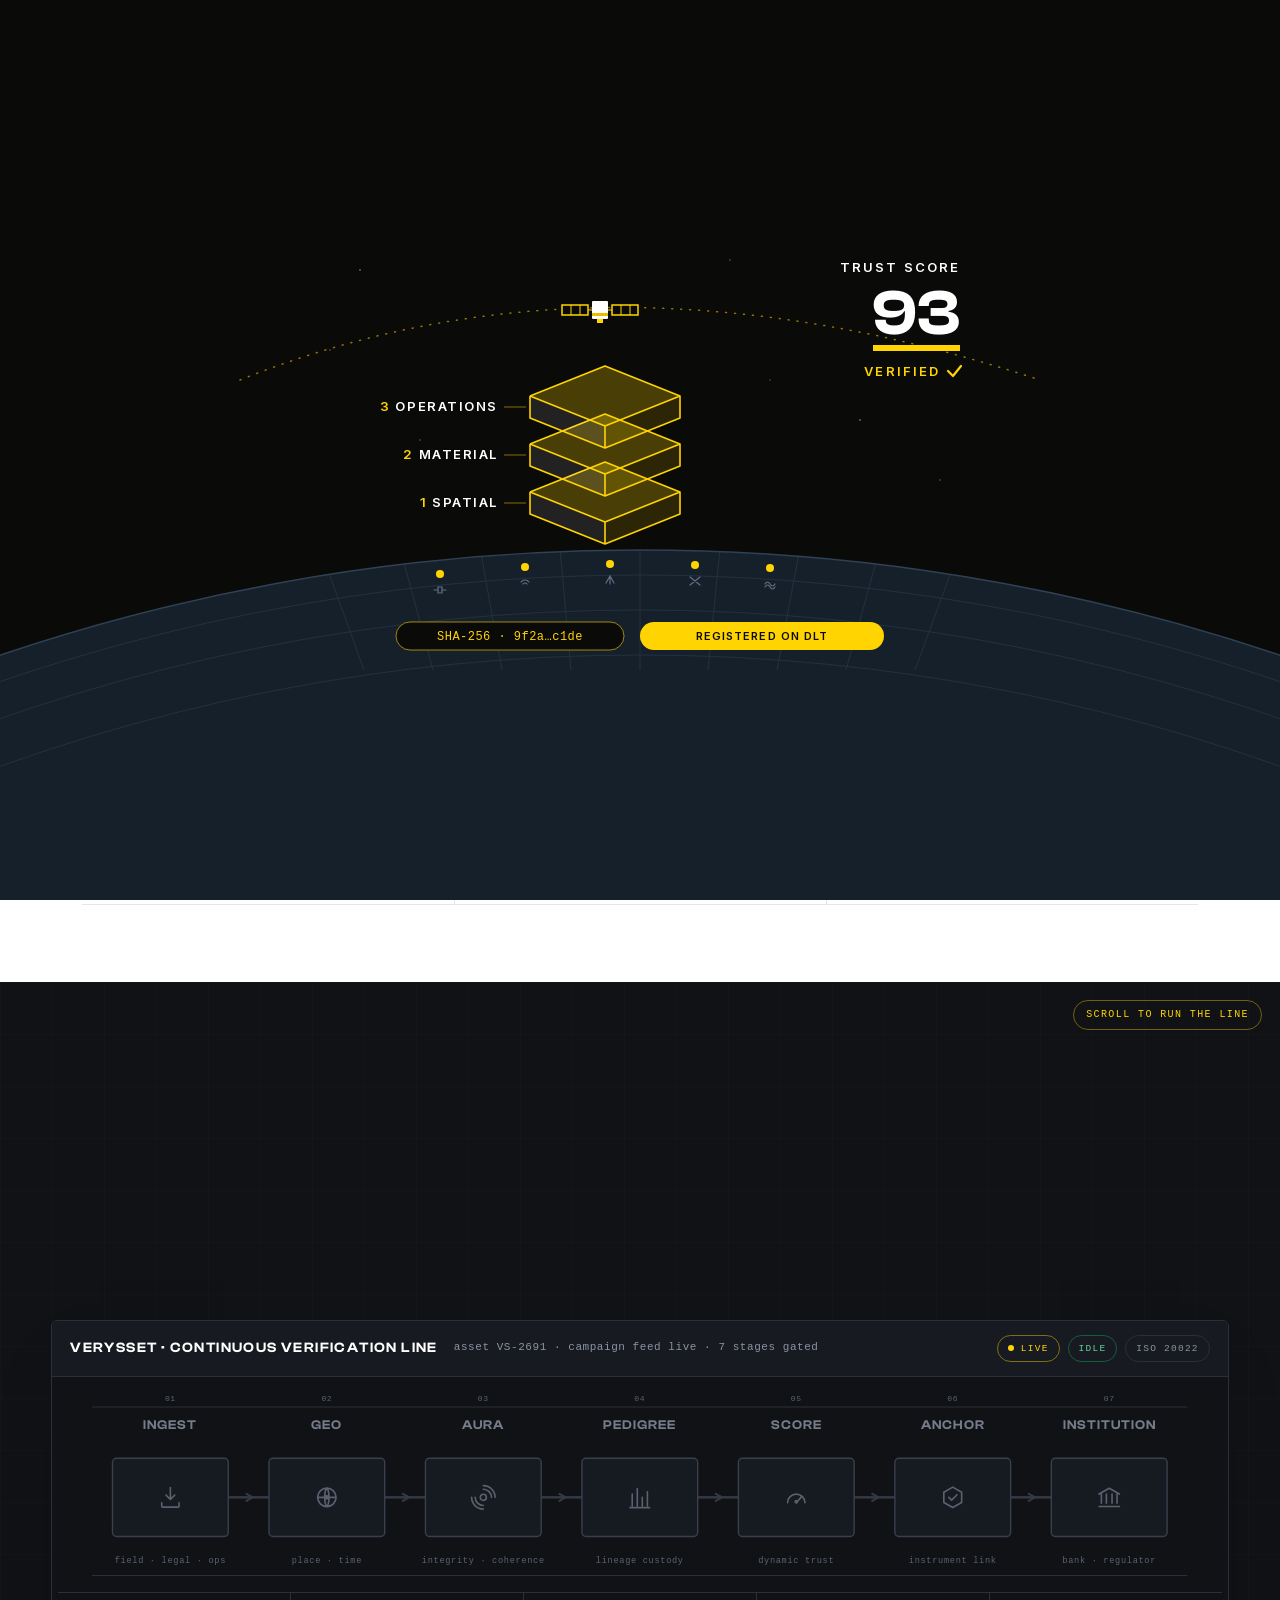
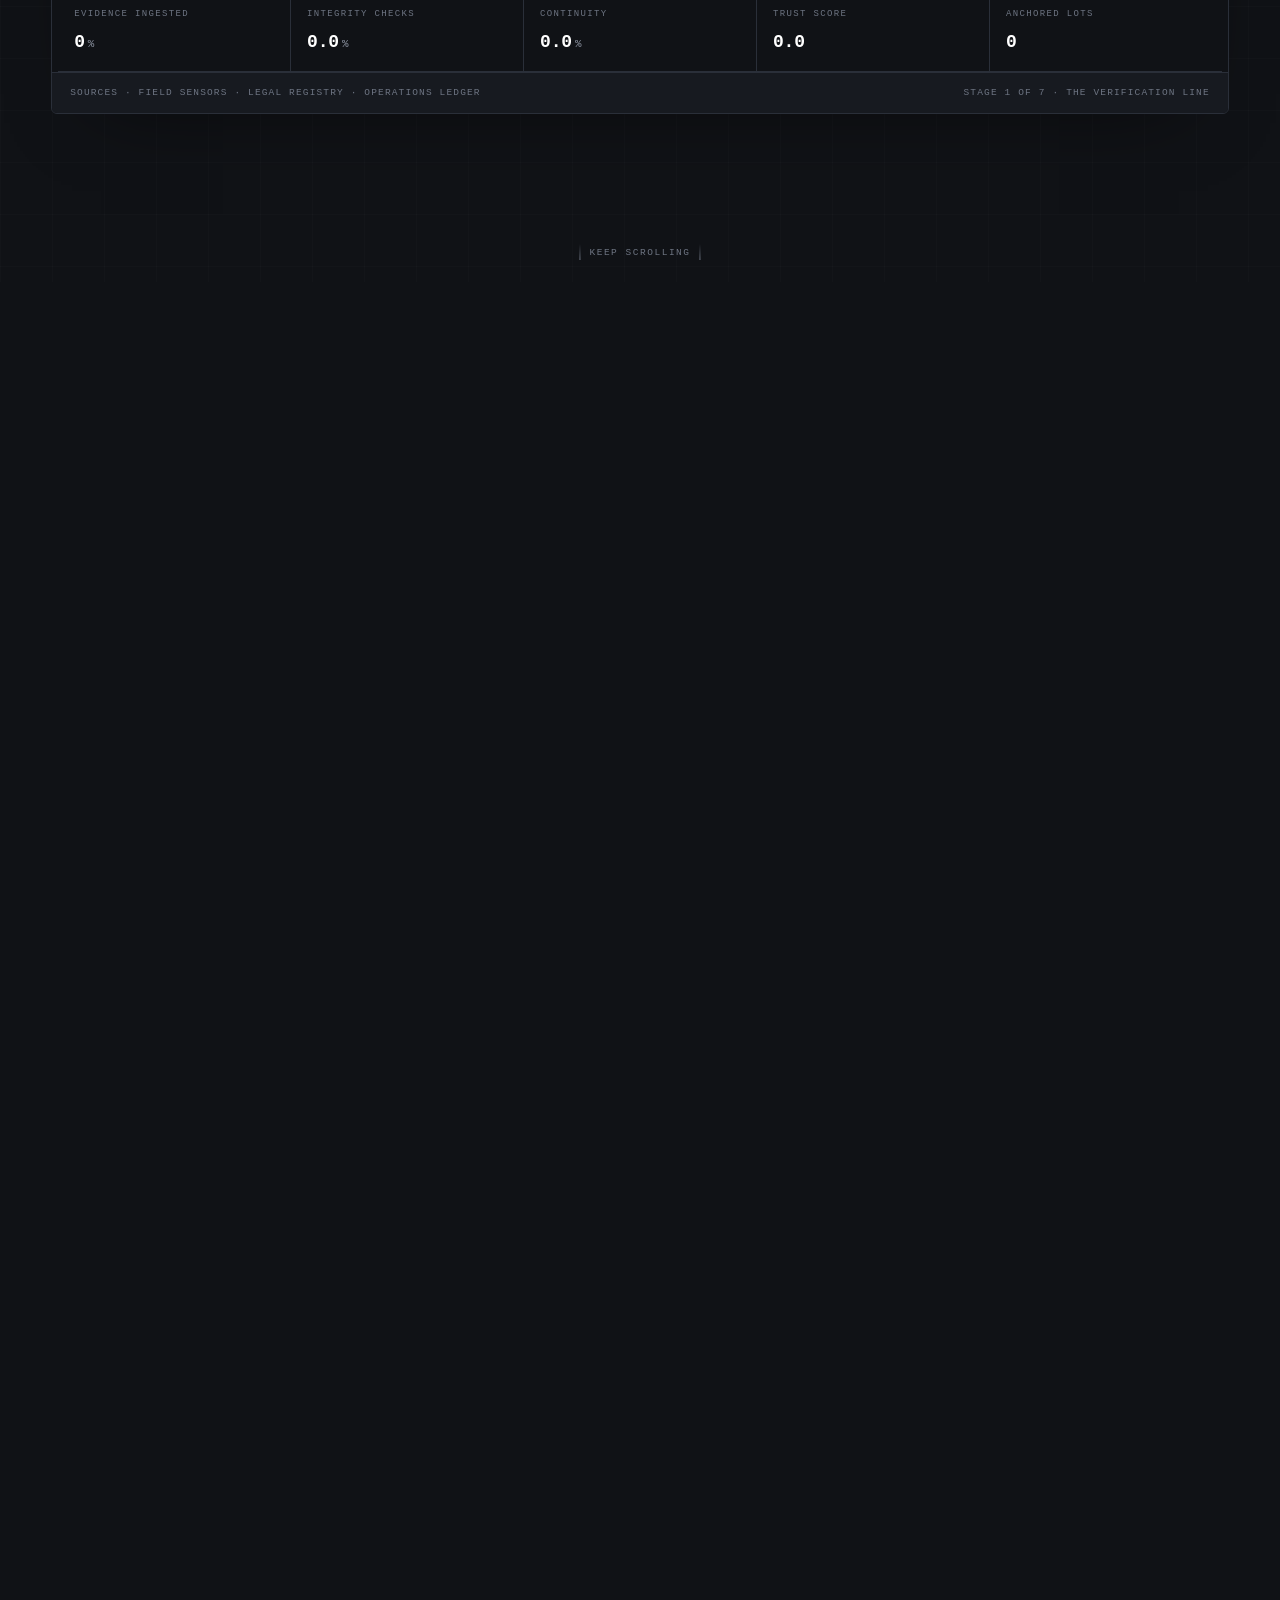
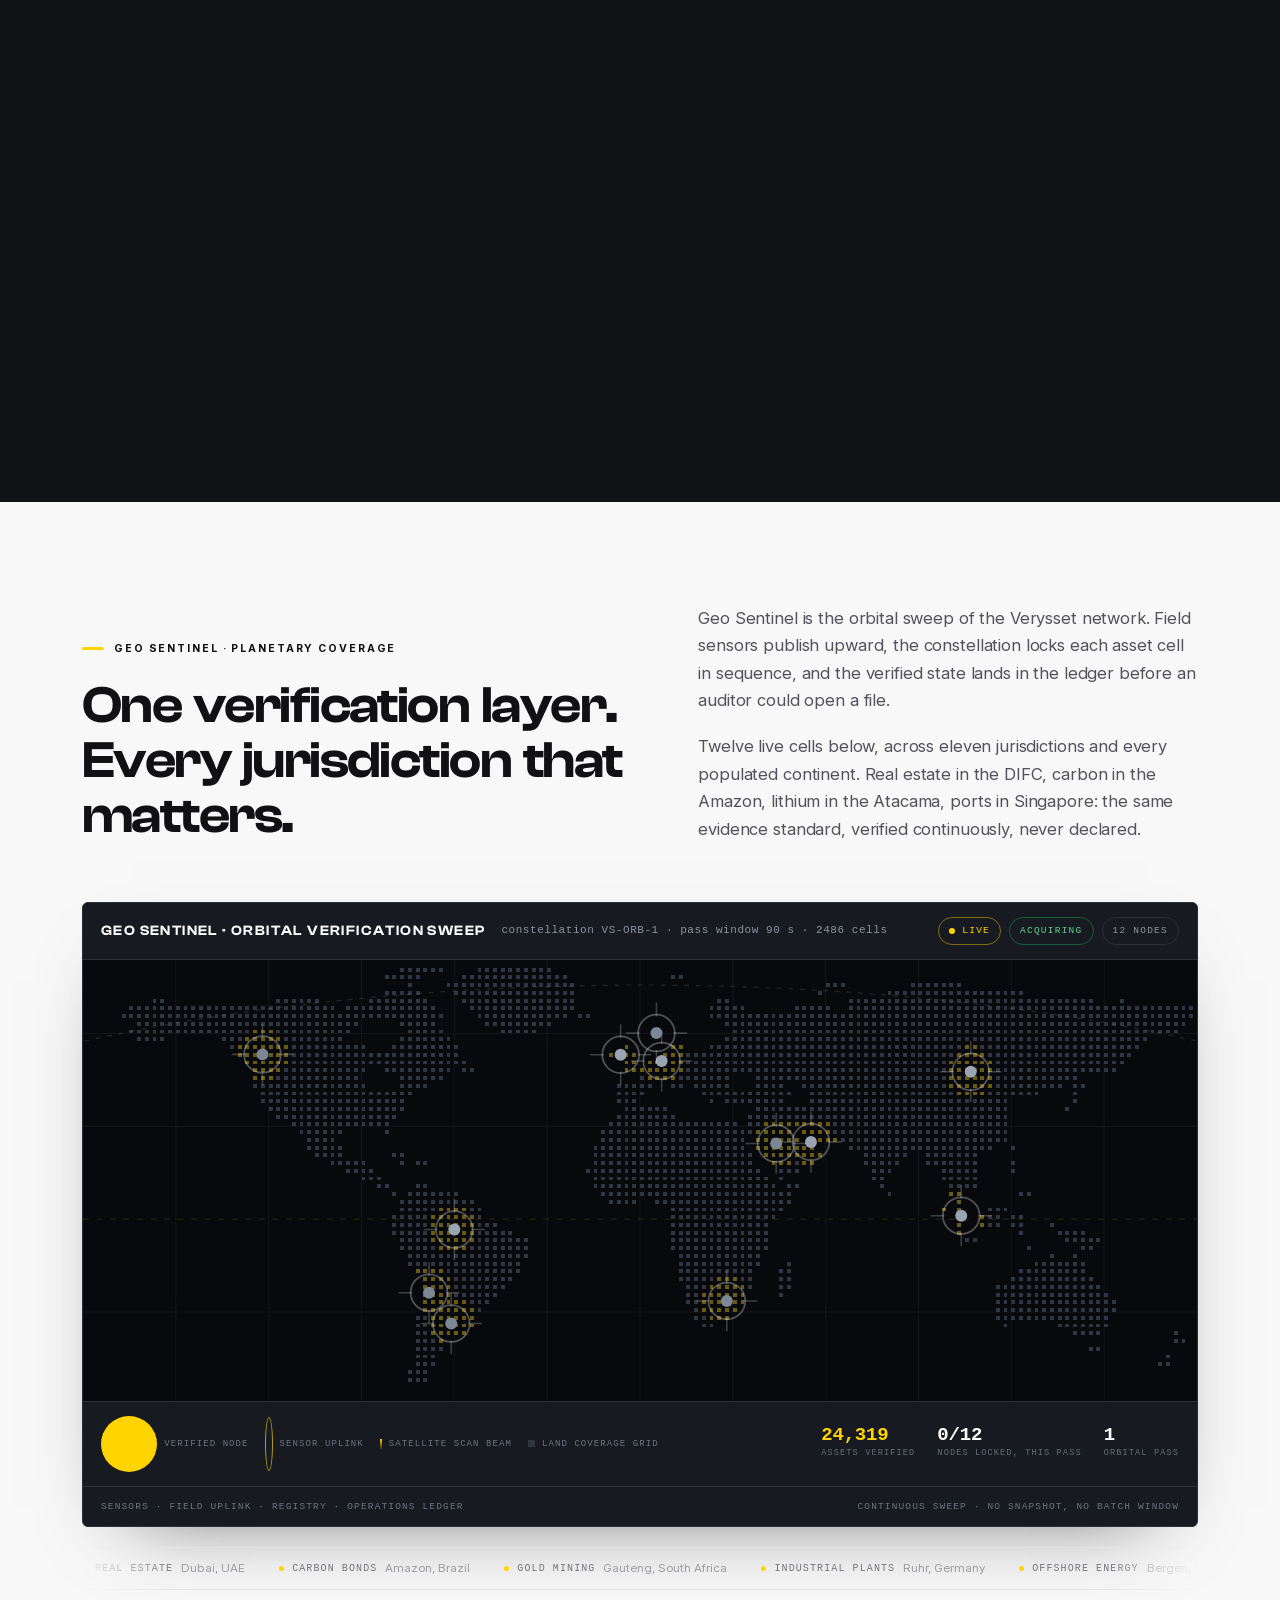
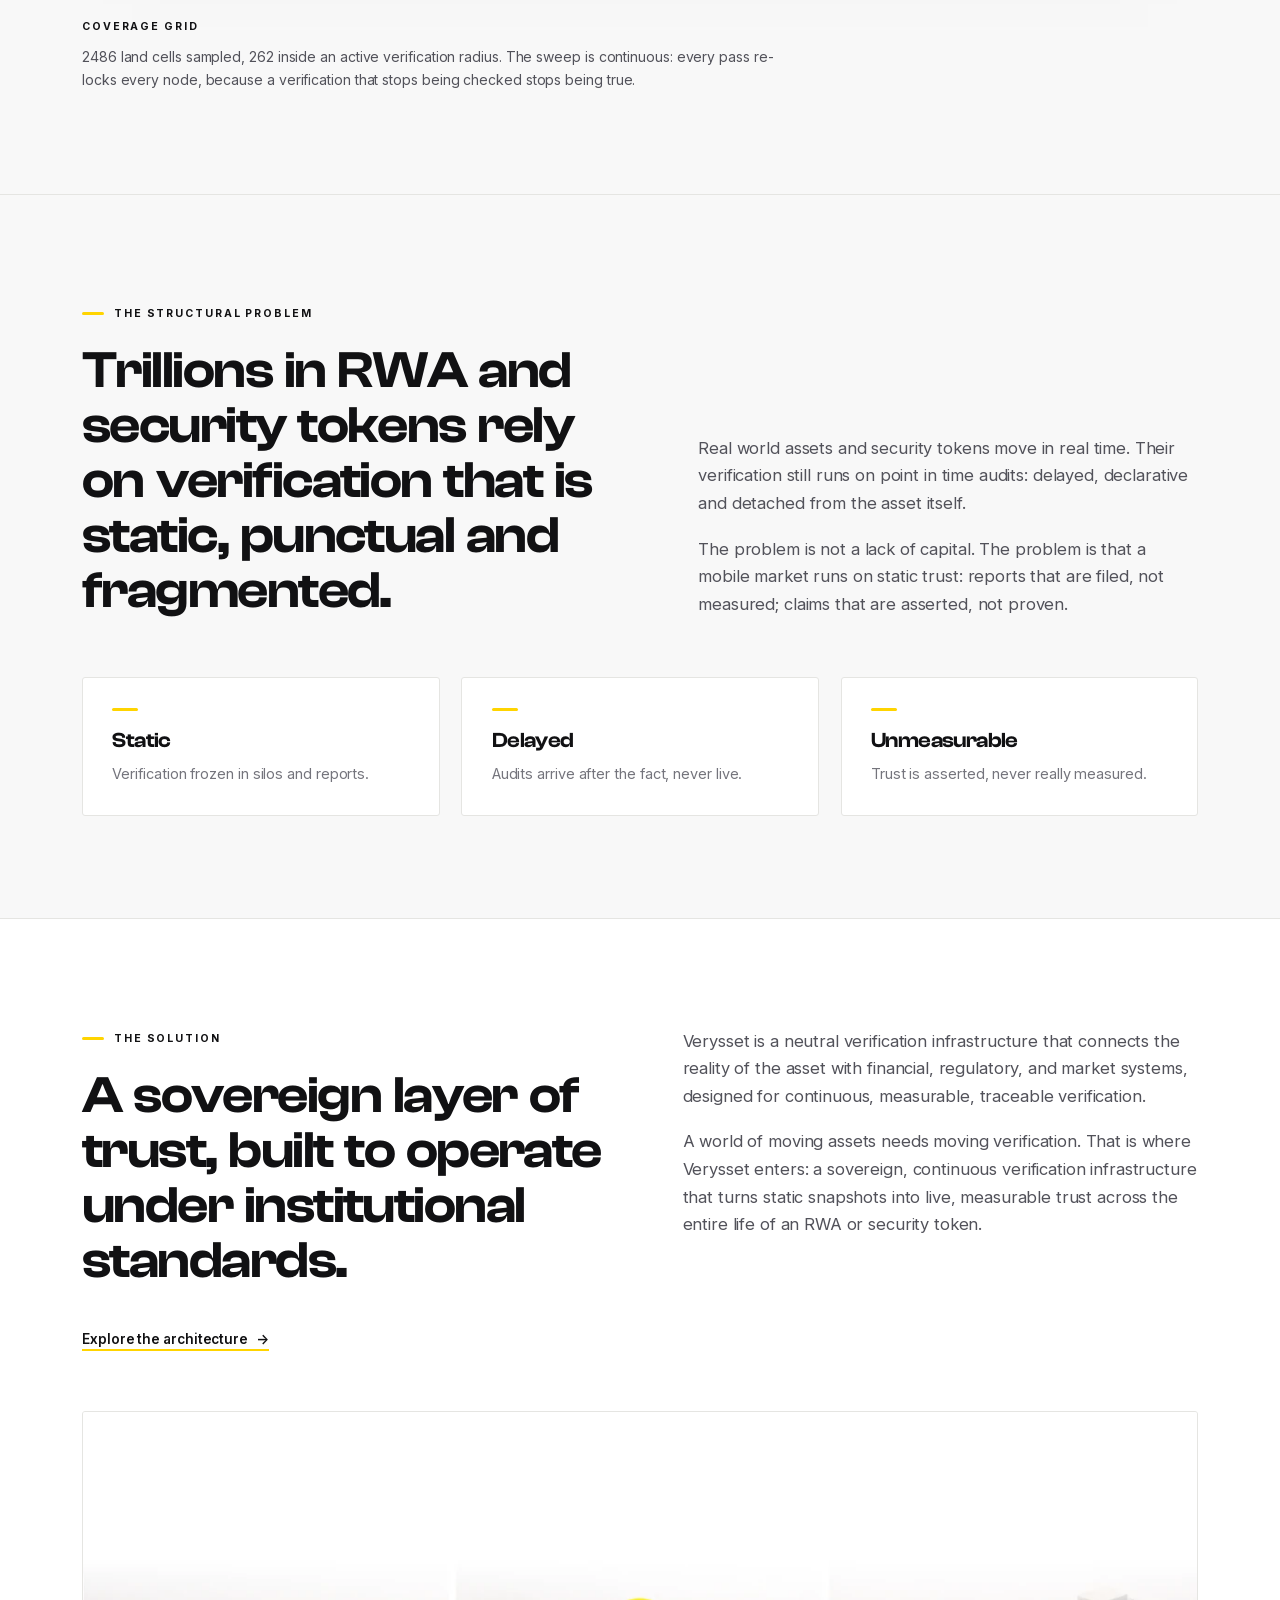
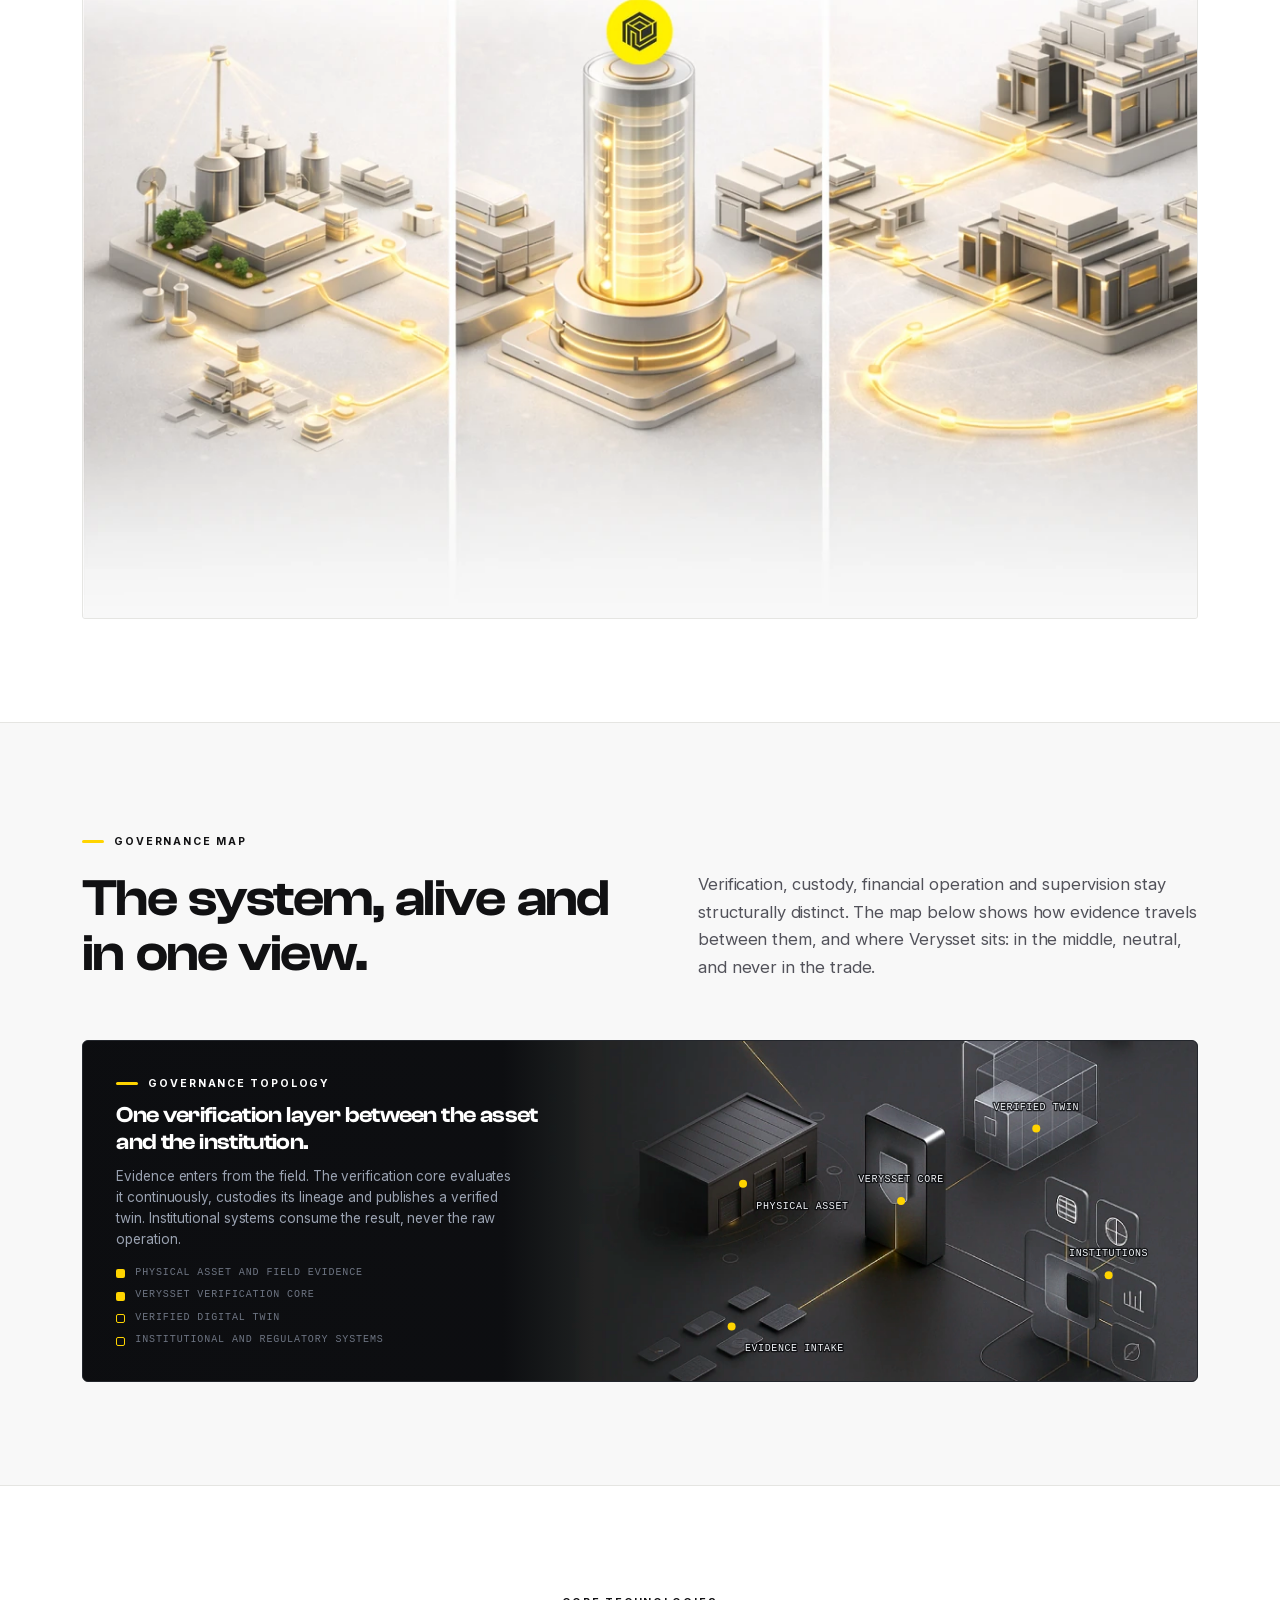
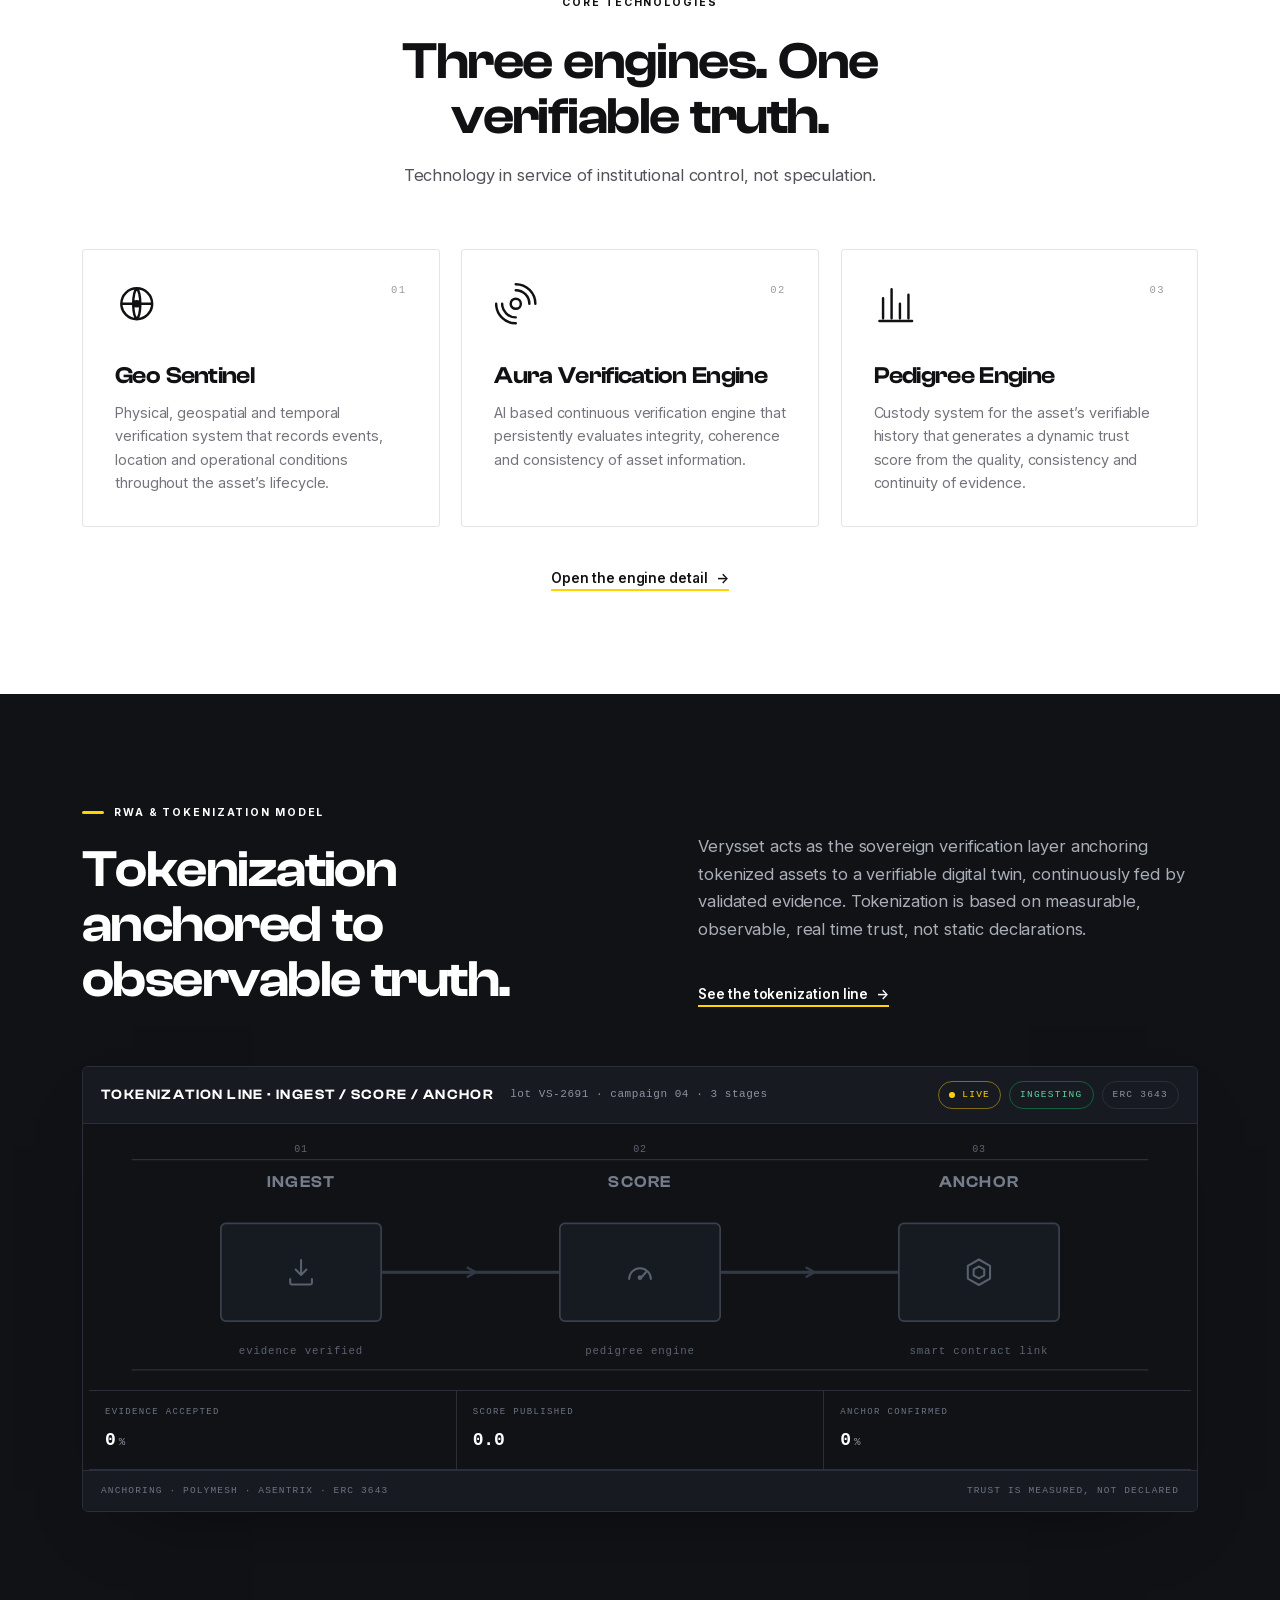
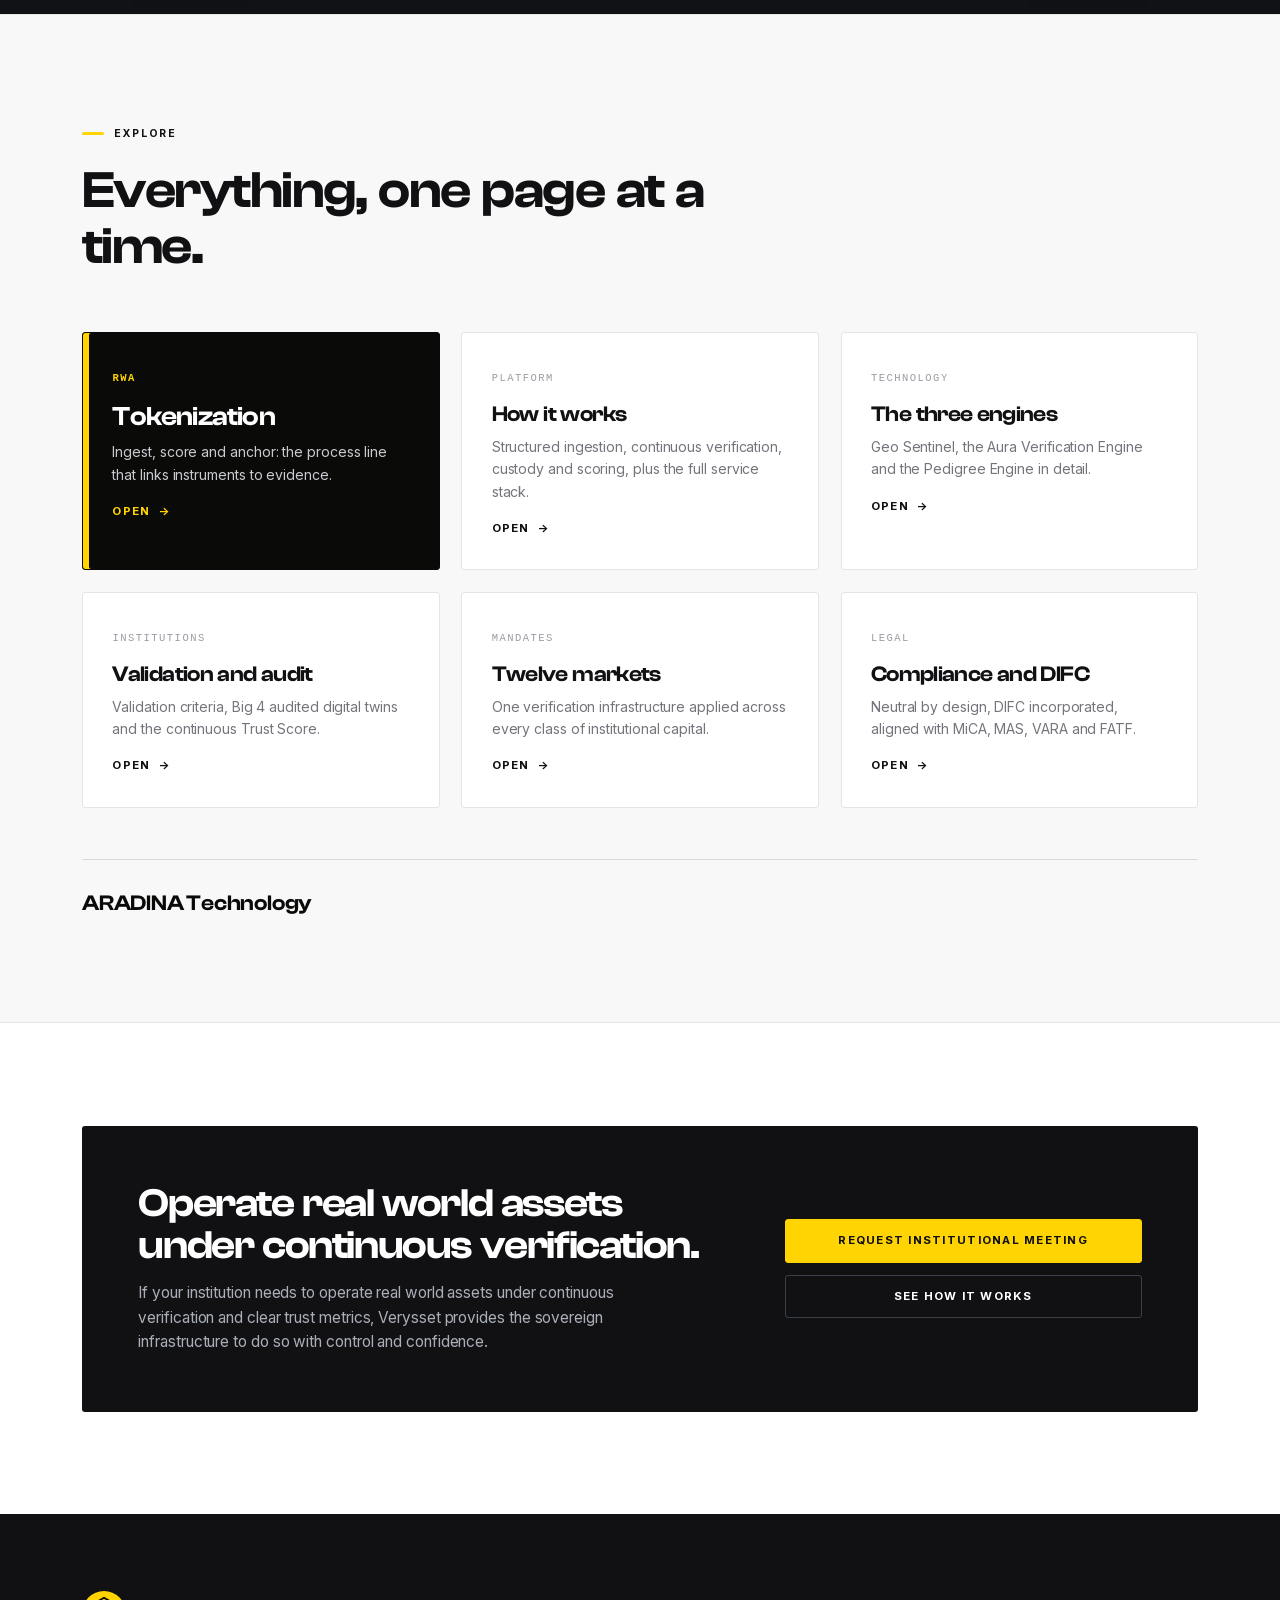
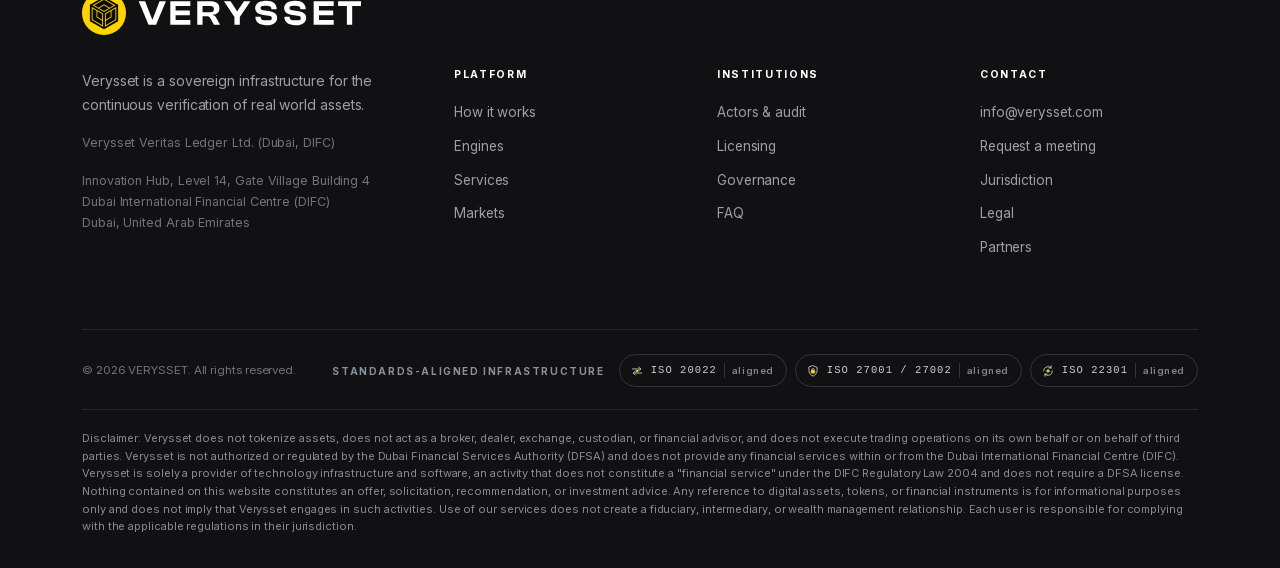
==== commit b8b78cf3: "Round 10: circle identity, yellow circle with nested isometric cubes replaces the square symbol - Na" ====
--- a/index.html
+++ b/index.html
@@ -7,7 +7,7 @@
 <meta property="og:description" content="Sovereign grade continuous verification for real world assets. Auditable trust for institutional capital that banks and regulators accept.">
 <meta property="og:type" content="website">
 <meta name="twitter:card" content="summary_large_image">
-<link rel="icon" type="image/svg+xml" href="assets/favicon.svg?v=2">
+<link rel="icon" type="image/svg+xml" href="assets/favicon.svg?v=3">
 <link rel="preload" href="assets/fonts/ClashDisplay-Medium.otf" as="font" type="font/otf" crossorigin>
 <link rel="preload" href="assets/fonts/ClashDisplay-Semibold.otf" as="font" type="font/otf" crossorigin>
 <link rel="preload" href="assets/fonts/Inter-Variable.ttf" as="font" type="font/ttf" crossorigin>
@@ -16,14 +16,14 @@
 <a class="skip" href="#main" data-i18n="skip-to-content.b582">Skip to content</a>
 <div class="pbar" aria-hidden="true"></div>
 <header class="nav" id="nav"><div class="nrow">
-<a class="brand" href="index.html" aria-label="Verysset home"><img class="blogo" src="assets/logo.svg" alt="Verysset" width="216" height="32" decoding="async"></a>
+<a class="brand" href="index.html" aria-label="Verysset home"><img class="blogo" src="assets/logo.svg" alt="Verysset" width="203" height="32" decoding="async"></a>
 <nav class="nmenu" aria-label="Primary"><a href="how-it-works.html" data-i18n="how-it-works.9ffd">How it works</a><a href="engines.html" data-i18n="engines.b61d">Engines</a><a href="institutions.html" data-i18n="institutions.2c9d">Institutions</a><a href="markets.html" data-i18n="markets.52c3">Markets</a><a href="tokenization.html" data-i18n="tokenization.4d61">Tokenization</a><a href="compliance.html" data-i18n="compliance.9c04">Compliance</a><a href="faq.html" data-i18n="faq.1fe9">FAQ</a><a href="partners.html" data-i18n="partners.fd6d">Partners</a></nav>
 <div class="nact"><div class="lang" data-noi18n><button type="button" id="langsel" class="lbtn" title="Language" aria-label="Language" aria-haspopup="listbox" aria-expanded="false" aria-controls="langlist"><svg class="lgi" viewBox="0 0 24 24" width="18" height="18" aria-hidden="true" focusable="false"><path d="M12 3a9 9 0 1 0 0 18 9 9 0 0 0 0-18M3.3 9.8h17.4M3.3 14.2h17.4M12 3c2.6 2.6 2.6 15.4 0 18-2.6-2.6-2.6-15.4 0-18"/></svg><svg class="lchev" viewBox="0 0 8 5" width="7" height="5" aria-hidden="true" focusable="false"><path d="M1 1.1 4 3.9 7 1.1"/></svg></button><ul class="lmenu" id="langlist" role="listbox" aria-label="Language" tabindex="-1"><li role="option" id="lopt-en" data-lang="en" lang="en" aria-selected="true"><svg class="lck" viewBox="0 0 16 16" width="13" height="13" aria-hidden="true" focusable="false"><path d="M3.4 8.6 6.5 11.6 12.6 4.6"/></svg><span class="lnm">English</span></li><li role="option" id="lopt-es" data-lang="es" lang="es" aria-selected="false"><svg class="lck" viewBox="0 0 16 16" width="13" height="13" aria-hidden="true" focusable="false"><path d="M3.4 8.6 6.5 11.6 12.6 4.6"/></svg><span class="lnm">Español</span></li><li role="option" id="lopt-pt" data-lang="pt" lang="pt" aria-selected="false"><svg class="lck" viewBox="0 0 16 16" width="13" height="13" aria-hidden="true" focusable="false"><path d="M3.4 8.6 6.5 11.6 12.6 4.6"/></svg><span class="lnm">Português</span></li><li role="option" id="lopt-zh" data-lang="zh" lang="zh" aria-selected="false"><svg class="lck" viewBox="0 0 16 16" width="13" height="13" aria-hidden="true" focusable="false"><path d="M3.4 8.6 6.5 11.6 12.6 4.6"/></svg><span class="lnm">中文</span></li><li role="option" id="lopt-ru" data-lang="ru" lang="ru" aria-selected="false"><svg class="lck" viewBox="0 0 16 16" width="13" height="13" aria-hidden="true" focusable="false"><path d="M3.4 8.6 6.5 11.6 12.6 4.6"/></svg><span class="lnm">Русский</span></li><li role="option" id="lopt-ar" data-lang="ar" lang="ar" aria-selected="false"><svg class="lck" viewBox="0 0 16 16" width="13" height="13" aria-hidden="true" focusable="false"><path d="M3.4 8.6 6.5 11.6 12.6 4.6"/></svg><span class="lnm" dir="rtl">العربية</span></li></ul></div><a class="btn sm" href="contact.html" data-i18n="request-a-meeting.c277">Request a meeting</a>
 <button class="burg" id="burg" aria-label="Menu" aria-expanded="false" aria-controls="drawer"><span></span></button></div>
 </div><div class="drawer" id="drawer"><a href="index.html" class="cur" aria-current="page" data-i18n="home.8cf0">Home</a><a href="how-it-works.html" data-i18n="how-it-works.9ffd">How it works</a><a href="engines.html" data-i18n="engines.b61d">Engines</a><a href="institutions.html" data-i18n="institutions.2c9d">Institutions</a><a href="markets.html" data-i18n="markets.52c3">Markets</a><a href="tokenization.html" data-i18n="tokenization.4d61">Tokenization</a><a href="compliance.html" data-i18n="compliance.9c04">Compliance</a><a href="faq.html" data-i18n="faq.1fe9">FAQ</a><a href="partners.html" data-i18n="partners.fd6d">Partners</a><a href="contact.html" data-i18n="contact.bbaf">Contact</a><a class="btn" href="contact.html" data-i18n="request-a-meeting.c277">Request a meeting</a></div></header>
-<main id="main"><section class="hero"><div class="wrap"><span class="eb nb rv" data-i18n="verysset-sovereign-grade-verification-for-real.884a">Verysset&reg; &middot; Sovereign grade verification for real world assets</span><h1 class="rv" data-i="1"><span data-i18n="sovereign-grade-verification-for.8fe9">Sovereign grade verification for</span> <em data-i18n="real-world-assets.7e64">real world assets.</em></h1><p class="hsub rv" data-i="2" data-i18n="continuous-auditable-trust-the-evidence-banks.6783">Continuous, auditable trust. The evidence banks and regulators accept. One verifiable truth layer for institutional capital.</p><div class="hcta rv" data-i="3"><a class="btn" href="contact.html" data-i18n="request-institutional-meeting.abd9">Request institutional meeting</a><a class="tl" href="how-it-works.html"><span data-i18n="see-how-it-works.1921">See how it works</span> <span class="ar">&rarr;</span></a></div><ul class="chips rv" data-i="4" aria-label="Verysset live network metrics: verified assets, continuous verification, ISO 20022 interoperability"><li class="chip" data-va-anchor="2026-09-12" data-va-base="4276" data-va-step="13" data-va-days="10"><span class="cib"><svg class="ci" viewBox="0 0 24 24" aria-hidden="true" focusable="false"><title>Verified assets ledger</title><path class="acf" d="M2.6 10.2 12 2.8l9.4 7.4z"/><path d="M5.6 13v4.8M9.9 13v4.8M14.1 13v4.8M18.4 13v4.8M3 20.8h18"/></svg></span><div class="cbd"><b><span class="va-n" data-noi18n>$4.276B</span></b><span class="cl"><span class="dot"></span><span class="va-l" data-noi18n>Live &middot; over <bdi class="va-a">$4.276 billion</bdi> in verified assets</span></span><p class="cc" data-i18n="real-world-asset-value-verified-across-the.183e">Real world asset value verified across the network, growing as new evidence clears.</p></div></li><li class="chip"><span class="cib"><svg class="ci" viewBox="0 0 24 24" aria-hidden="true" focusable="false"><title>Continuous satellite verification</title><path class="acf" d="M13 8l3 3-3 3-3-3z"/><path d="M11.1 4.9 9.1 2.9 4.9 7.1 6.9 9.1z"/><path d="M21.1 14.9 19.1 12.9 14.9 17.1 16.9 19.1z"/><path d="M11.5 9.5 9 7M14.5 12.5 17 15"/><path d="M3 14.5a6.5 6.5 0 0 1 6.5 6.5M3 17.8a3.2 3.2 0 0 1 3.2 3.2"/><circle class="acf" cx="3.6" cy="20.4" r="1.1"/></svg></span><div class="cbd"><b>24/7</b><span class="cl" data-i18n="continuous-verification.4a41">Continuous verification</span><p class="cc" data-i18n="satellite-sweeps-and-event-monitoring-never-pa.57f3">Satellite sweeps and event monitoring never pause.</p></div></li><li class="chip"><span class="cib"><svg class="ci" viewBox="0 0 24 24" aria-hidden="true" focusable="false"><title>Institutional interoperability network</title><circle cx="5" cy="5" r="2"/><circle cx="19" cy="5" r="2"/><circle cx="5" cy="19" r="2"/><circle cx="19" cy="19" r="2"/><path d="M6.5 6.5 10 10M17.5 6.5 14 10M6.5 17.5 10 14M17.5 17.5 14 14M7 5h10M7 19h10"/><circle class="acf" cx="12" cy="12" r="2.8"/></svg></span><div class="cbd"><b><span data-i18n="iso-20022.1f66">ISO&nbsp;20022</span><span class="u" data-i18n="aligned.165f">aligned</span></b><span class="cl" data-i18n="institutional-interoperability.0820">Institutional interoperability</span><p class="cc" data-i18n="native-message-format-for-global-banking-rails.a10c">Native message format for global banking rails.</p></div></li></ul></div></section><div class="showwrap" id="showwrap"><div class="showstage"><div class="grid" aria-hidden="true"></div><div class="showstat" data-i18n="scroll-to-run-the-line.acf3">Scroll to run the line</div><div class="showin"><div class="showhead"><span class="eb nb" data-i18n="how-the-verysset-system-works.2fe0">How the Verysset system works</span><h2 data-i18n="evidence-enters-verification-never-stops.e264">Evidence enters. Verification never stops.</h2><p data-i18n="seven-stages-one-continuous-line-scroll-to.0a58">Seven stages, one continuous line. Scroll to move a live lot through ingestion, geospatial capture, AI verification, lineage custody, scoring and anchoring, all the way to the institution that consumes the result.</p></div><div class="panel procline " data-states="Idle|Ingesting|Geo locked|Verifying|Scoring|Anchoring|Anchored" data-drive="pin"><div class="pbarhead"><span class="ptitle" data-i18n="verysset-continuous-verification-line.d003">VERYSSET &middot; CONTINUOUS VERIFICATION LINE</span><span class="plot" data-i18n="asset-vs-2691-campaign-feed-live-7.a70b">asset VS-2691 &middot; campaign feed live &middot; 7 stages gated</span><span class="ppills"><span class="pill live"><i></i><span data-i18n="live.955a">Live</span></span><span class="pill on" data-status><i></i><span data-i18n="idle.e599">Idle</span></span><span class="pill" data-i18n="iso-20022.1f66">ISO 20022</span></span></div><div class="pbody"><svg data-proc viewBox="0 0 1160 206" role="img" aria-label="Verysset process line" preserveAspectRatio="xMidYMid meet"><path class="axis" d="M34.0 22H1126.0"/><path class="axis" d="M34.0 190 H1126.0"/><path class="flowbase" d="M112.0 112 H1048.0"/><path class="seg" data-k="0" d="M169.7 112 H210.3"/><path class="seg" data-k="0" d="m187.0 108 7 4-7 4" fill="none"/><path class="seg" data-k="1" d="M325.7 112 H366.3"/><path class="seg" data-k="1" d="m343.0 108 7 4-7 4" fill="none"/><path class="seg" data-k="2" d="M481.7 112 H522.3"/><path class="seg" data-k="2" d="m499.0 108 7 4-7 4" fill="none"/><path class="seg" data-k="3" d="M637.7 112 H678.3"/><path class="seg" data-k="3" d="m655.0 108 7 4-7 4" fill="none"/><path class="seg" data-k="4" d="M793.7 112 H834.3"/><path class="seg" data-k="4" d="m811.0 108 7 4-7 4" fill="none"/><path class="seg" data-k="5" d="M949.7 112 H990.3"/><path class="seg" data-k="5" d="m967.0 108 7 4-7 4" fill="none"/><g class="pn" data-k="0"><rect class="pn-box" x="54.3" y="73.0" width="115.4" height="78.0" rx="4"/><g transform="translate(99.00,99.00) scale(1.0833)"><path class="pn-ic" d="M12 3v11m0 0-4-4m4 4 4-4M4 17v3a1 1 0 0 0 1 1h14a1 1 0 0 0 1-1v-3"/></g><text class="pn-t" x="112.0" y="44" text-anchor="middle" data-i18n="ingest.3d67">INGEST</text><text class="pn-s" x="112.0" y="177.0" text-anchor="middle" data-i18n="field-legal-ops.0ce9">field &middot; legal &middot; ops</text><text class="tick" x="112.0" y="16" text-anchor="middle">01</text></g><g class="pn" data-k="1"><rect class="pn-box" x="210.3" y="73.0" width="115.4" height="78.0" rx="4"/><g transform="translate(255.00,99.00) scale(1.0833)"><path class="pn-ic" d="M12 3.5a8.5 8.5 0 1 0 0 17 8.5 8.5 0 0 0 0-17ZM3.5 12h17M12 3.5c2.6 2.5 2.6 14.5 0 17-2.6-2.5-2.6-14.5 0-17M12 10.6a1.4 1.4 0 1 0 0 2.8 1.4 1.4 0 0 0 0-2.8"/></g><text class="pn-t" x="268.0" y="44" text-anchor="middle" data-i18n="geo.4a22">GEO</text><text class="pn-s" x="268.0" y="177.0" text-anchor="middle" data-i18n="place-time.ca1b">place &middot; time</text><text class="tick" x="268.0" y="16" text-anchor="middle">02</text></g><g class="pn" data-k="2"><rect class="pn-box" x="366.3" y="73.0" width="115.4" height="78.0" rx="4"/><g transform="translate(411.00,99.00) scale(1.0833)"><path class="pn-ic" d="M12 9.2a2.8 2.8 0 1 0 0 5.6 2.8 2.8 0 0 0 0-5.6M12 4.5A7.5 7.5 0 0 1 19.5 12M12 19.5A7.5 7.5 0 0 1 4.5 12M12 1.2A10.8 10.8 0 0 1 22.8 12M12 22.8A10.8 10.8 0 0 1 1.2 12"/></g><text class="pn-t" x="424.0" y="44" text-anchor="middle" data-i18n="aura.205d">AURA</text><text class="pn-s" x="424.0" y="177.0" text-anchor="middle" data-i18n="integrity-coherence.2ce6">integrity &middot; coherence</text><text class="tick" x="424.0" y="16" text-anchor="middle">03</text></g><g class="pn" data-k="3"><rect class="pn-box" x="522.3" y="73.0" width="115.4" height="78.0" rx="4"/><g transform="translate(567.00,99.00) scale(1.0833)"><path class="pn-ic" d="M5 20V9m4.7 11V4m4.6 16v-8m4.7 8V7M3 21.5h18"/></g><text class="pn-t" x="580.0" y="44" text-anchor="middle" data-i18n="pedigree.e118">PEDIGREE</text><text class="pn-s" x="580.0" y="177.0" text-anchor="middle" data-i18n="lineage-custody.2535">lineage custody</text><text class="tick" x="580.0" y="16" text-anchor="middle">04</text></g><g class="pn" data-k="4"><rect class="pn-box" x="678.3" y="73.0" width="115.4" height="78.0" rx="4"/><g transform="translate(723.00,99.00) scale(1.0833)"><path class="pn-ic" d="M4 17a8 8 0 1 1 16 0M12 17l4.5-5.2M12 17a1 1 0 1 0 0-2 1 1 0 0 0 0 2"/></g><text class="pn-t" x="736.0" y="44" text-anchor="middle" data-i18n="score.c9b2">SCORE</text><text class="pn-s" x="736.0" y="177.0" text-anchor="middle" data-i18n="dynamic-trust.57b9">dynamic trust</text><text class="tick" x="736.0" y="16" text-anchor="middle">05</text></g><g class="pn" data-k="5"><rect class="pn-box" x="834.3" y="73.0" width="115.4" height="78.0" rx="4"/><g transform="translate(879.00,99.00) scale(1.0833)"><path class="pn-ic" d="m12 2.6 8.2 4.7v9.4L12 21.4 3.8 16.7V7.3ZM8.4 12l2.6 2.6L15.9 9.6"/></g><text class="pn-t" x="892.0" y="44" text-anchor="middle" data-i18n="anchor.1d0d">ANCHOR</text><text class="pn-s" x="892.0" y="177.0" text-anchor="middle" data-i18n="instrument-link.2ff0">instrument link</text><text class="tick" x="892.0" y="16" text-anchor="middle">06</text></g><g class="pn" data-k="6"><rect class="pn-box" x="990.3" y="73.0" width="115.4" height="78.0" rx="4"/><g transform="translate(1035.00,99.00) scale(1.0833)"><path class="pn-ic" d="M2.6 9 12 3.6 21.4 9M4.8 9v8.4m4.6-8.4v8.4m5.2-8.4v8.4m4.6-8.4v8.4M2.6 20.4h18.8"/></g><text class="pn-t" x="1048.0" y="44" text-anchor="middle" data-i18n="institution.8bc5">INSTITUTION</text><text class="pn-s" x="1048.0" y="177.0" text-anchor="middle" data-i18n="bank-regulator.d166">bank &middot; regulator</text><text class="tick" x="1048.0" y="16" text-anchor="middle">07</text></g><path data-flow class="flowpath" d="M112.0 112 H1048.0"/><g data-pulse opacity="0"><circle class="pulse-h" r="11"/><circle class="pulse" r="4.2"/></g></svg><div class="mbal"><div class="mcell"><div class="ml" data-i18n="evidence-ingested.7c05">Evidence ingested</div><div class="mv"><span data-to="100" data-dec="0">0</span><span class="mu">%</span></div></div><div class="mcell"><div class="ml" data-i18n="integrity-checks.fea6">Integrity checks</div><div class="mv"><span data-to="99.2" data-dec="1">0</span><span class="mu">%</span></div></div><div class="mcell"><div class="ml" data-i18n="continuity.f73d">Continuity</div><div class="mv"><span data-to="98.6" data-dec="1">0</span><span class="mu">%</span></div></div><div class="mcell"><div class="ml" data-i18n="trust-score.0c2e">Trust score</div><div class="mv"><span data-to="87.4" data-dec="1">0</span><span class="mu"></span></div></div><div class="mcell"><div class="ml" data-i18n="anchored-lots.39cf">Anchored lots</div><div class="mv"><span data-to="24" data-dec="0">0</span><span class="mu"></span></div></div></div></div><div class="pfoot"><span data-i18n="sources-field-sensors-legal-registry-operation.ad10">Sources &middot; field sensors &middot; legal registry &middot; operations ledger</span><span class="right" data-i18n="stage-1-of-7-the-verification-line.415d">Stage 1 of 7 &middot; the verification line</span></div></div></div><div class="showcue"><i></i><span data-i18n="keep-scrolling.a62a">Keep scrolling</span><i></i></div></div></div><section class="sec planetsec" id="planet"><div class="wrap"><div class="head-split"><div class="rv"><span class="eb" data-i18n="geo-sentinel-planetary-coverage.ad01">Geo Sentinel &middot; planetary coverage</span><h2 class="t" data-i18n="one-verification-layer-every-jurisdiction-that.b324">One verification layer. Every jurisdiction that matters.</h2></div><div class="rv" data-i="1"><p class="lede" style="margin-top:0" data-i18n="geo-sentinel-is-the-orbital-sweep-of.d516">Geo Sentinel is the orbital sweep of the Verysset network. Field sensors publish upward, the constellation locks each asset cell in sequence, and the verified state lands in the ledger before an auditor could open a file.</p><p class="lede" data-i18n="twelve-live-cells-below-across-eleven-jurisdic.8df2">Twelve live cells below, across eleven jurisdictions and every populated continent. Real estate in the DIFC, carbon in the Amazon, lithium in the Atacama, ports in Singapore: the same evidence standard, verified continuously, never declared.</p></div></div><div class="mt rv"><div class="panel planet" data-states="Acquiring|Scanning|Locking|Verified"><div class="pbarhead"><span class="ptitle" data-i18n="geo-sentinel-orbital-verification-sweep.9156">GEO SENTINEL &middot; ORBITAL VERIFICATION SWEEP</span><span class="plot" data-i18n="constellation-vs-orb-1-pass-window-90.6d6a">constellation VS-ORB-1 &middot; pass window 90 s &middot; 2486 cells</span><span class="ppills"><span class="pill live"><i></i><span data-i18n="live.955a">Live</span></span><span class="pill on" data-status><i></i><span data-i18n="acquiring.9a9c">Acquiring</span></span><span class="pill" data-i18n="12-nodes.2a29">12 nodes</span></span></div><div class="pbody"><div class="wmap" data-planet><svg data-world viewBox="0 0 576 228" preserveAspectRatio="xMidYMid meet" role="img" aria-label="World map showing Verysset verification nodes being scanned by an orbital satellite"><defs><clipPath id="wclip"><rect data-wclip x="0" y="0" width="0" height="228"/></clipPath><linearGradient id="wbeam" x1="0" y1="0" x2="0" y2="1"><stop offset="0" stop-color="#FFD400" stop-opacity="0"/><stop offset=".45" stop-color="#FFD400" stop-opacity=".55"/><stop offset="1" stop-color="#FFD400" stop-opacity=".05"/></linearGradient><radialGradient id="wglow" cx=".5" cy=".5" r=".5"><stop offset="0" stop-color="#FFD400" stop-opacity=".30"/><stop offset="1" stop-color="#FFD400" stop-opacity="0"/></radialGradient></defs><path class="wgrat" d="M48 0V228M96 0V228M144 0V228M192 0V228M240 0V228M288 0V228M336 0V228M384 0V228M432 0V228M480 0V228M528 0V228M0 38H576M0 86H576M0 182H576"/><path class="weq" d="M0 134H576"/><g clip-path="url(#wclip)"><path class="wland" d="M164 4h2v2h-2zm4 0h2v2h-2zm4 0h2v2h-2zm4 0h2v2h-2zm4 0h2v2h-2zm4 0h2v2h-2zm20 0h2v2h-2zm4 0h2v2h-2zm4 0h2v2h-2zm4 0h2v2h-2zm4 0h2v2h-2zm4 0h2v2h-2zm4 0h2v2h-2zm4 0h2v2h-2zm4 0h2v2h-2zm4 0h2v2h-2zm-84 4h2v2h-2zm4 0h2v2h-2zm4 0h2v2h-2zm4 0h2v2h-2zm4 0h2v2h-2zm24 0h2v2h-2zm4 0h2v2h-2zm4 0h2v2h-2zm4 0h2v2h-2zm4 0h2v2h-2zm4 0h2v2h-2zm4 0h2v2h-2zm4 0h2v2h-2zm4 0h2v2h-2zm4 0h2v2h-2zm4 0h2v2h-2zm4 0h2v2h-2zm4 0h2v2h-2zm4 0h2v2h-2zm56 0h2v2h-2zm4 0h2v2h-2zm-140 4h2v2h-2zm20 0h2v2h-2zm4 0h2v2h-2zm4 0h2v2h-2zm4 0h2v2h-2zm4 0h2v2h-2zm4 0h2v2h-2zm4 0h2v2h-2zm4 0h2v2h-2zm4 0h2v2h-2zm4 0h2v2h-2zm4 0h2v2h-2zm4 0h2v2h-2zm4 0h2v2h-2zm4 0h2v2h-2zm4 0h2v2h-2zm4 0h2v2h-2zm4 0h2v2h-2zm132 0h2v2h-2zm4 0h2v2h-2zm4 0h2v2h-2zm36 0h2v2h-2zm4 0h2v2h-2zm4 0h2v2h-2zm4 0h2v2h-2zm4 0h2v2h-2zm4 0h2v2h-2zm4 0h2v2h-2zm-296 4h2v2h-2zm4 0h2v2h-2zm4 0h2v2h-2zm4 0h2v2h-2zm4 0h2v2h-2zm20 0h2v2h-2zm4 0h2v2h-2zm4 0h2v2h-2zm4 0h2v2h-2zm4 0h2v2h-2zm4 0h2v2h-2zm4 0h2v2h-2zm4 0h2v2h-2zm4 0h2v2h-2zm4 0h2v2h-2zm4 0h2v2h-2zm4 0h2v2h-2zm4 0h2v2h-2zm4 0h2v2h-2zm4 0h2v2h-2zm4 0h2v2h-2zm128 0h2v2h-2zm36 0h2v2h-2zm4 0h2v2h-2zm4 0h2v2h-2zm4 0h2v2h-2zm4 0h2v2h-2zm4 0h2v2h-2zm4 0h2v2h-2zm4 0h2v2h-2zm4 0h2v2h-2zm4 0h2v2h-2zm4 0h2v2h-2zm4 0h2v2h-2zm4 0h2v2h-2zm4 0h2v2h-2zm4 0h2v2h-2zm4 0h2v2h-2zm4 0h2v2h-2zm4 0h2v2h-2zm-448 4h2v2h-2zm4 0h2v2h-2zm60 0h2v2h-2zm4 0h2v2h-2zm4 0h2v2h-2zm4 0h2v2h-2zm4 0h2v2h-2zm4 0h2v2h-2zm28 0h2v2h-2zm4 0h2v2h-2zm4 0h2v2h-2zm4 0h2v2h-2zm4 0h2v2h-2zm4 0h2v2h-2zm4 0h2v2h-2zm4 0h2v2h-2zm20 0h2v2h-2zm4 0h2v2h-2zm4 0h2v2h-2zm4 0h2v2h-2zm4 0h2v2h-2zm4 0h2v2h-2zm4 0h2v2h-2zm4 0h2v2h-2zm4 0h2v2h-2zm4 0h2v2h-2zm4 0h2v2h-2zm4 0h2v2h-2zm4 0h2v2h-2zm4 0h2v2h-2zm4 0h2v2h-2zm76 0h2v2h-2zm4 0h2v2h-2zm64 0h2v2h-2zm4 0h2v2h-2zm4 0h2v2h-2zm4 0h2v2h-2zm4 0h2v2h-2zm4 0h2v2h-2zm4 0h2v2h-2zm4 0h2v2h-2zm4 0h2v2h-2zm4 0h2v2h-2zm4 0h2v2h-2zm4 0h2v2h-2zm4 0h2v2h-2zm4 0h2v2h-2zm4 0h2v2h-2zm4 0h2v2h-2zm4 0h2v2h-2zm4 0h2v2h-2zm4 0h2v2h-2zm4 0h2v2h-2zm4 0h2v2h-2zm4 0h2v2h-2zm4 0h2v2h-2zm4 0h2v2h-2zm4 0h2v2h-2zm4 0h2v2h-2zm4 0h2v2h-2zm4 0h2v2h-2zm4 0h2v2h-2zm4 0h2v2h-2zm4 0h2v2h-2zm4 0h2v2h-2zm16 0h2v2h-2zm-512 4h2v2h-2zm4 0h2v2h-2zm4 0h2v2h-2zm4 0h2v2h-2zm4 0h2v2h-2zm4 0h2v2h-2zm4 0h2v2h-2zm4 0h2v2h-2zm4 0h2v2h-2zm4 0h2v2h-2zm4 0h2v2h-2zm4 0h2v2h-2zm4 0h2v2h-2zm4 0h2v2h-2zm4 0h2v2h-2zm4 0h2v2h-2zm4 0h2v2h-2zm4 0h2v2h-2zm4 0h2v2h-2zm4 0h2v2h-2zm4 0h2v2h-2zm4 0h2v2h-2zm4 0h2v2h-2zm4 0h2v2h-2zm4 0h2v2h-2zm4 0h2v2h-2zm4 0h2v2h-2zm8 0h2v2h-2zm4 0h2v2h-2zm4 0h2v2h-2zm4 0h2v2h-2zm4 0h2v2h-2zm4 0h2v2h-2zm4 0h2v2h-2zm4 0h2v2h-2zm4 0h2v2h-2zm4 0h2v2h-2zm4 0h2v2h-2zm4 0h2v2h-2zm20 0h2v2h-2zm4 0h2v2h-2zm4 0h2v2h-2zm4 0h2v2h-2zm4 0h2v2h-2zm4 0h2v2h-2zm4 0h2v2h-2zm4 0h2v2h-2zm4 0h2v2h-2zm4 0h2v2h-2zm4 0h2v2h-2zm4 0h2v2h-2zm4 0h2v2h-2zm4 0h2v2h-2zm72 0h2v2h-2zm4 0h2v2h-2zm4 0h2v2h-2zm4 0h2v2h-2zm4 0h2v2h-2zm28 0h2v2h-2zm4 0h2v2h-2zm4 0h2v2h-2zm4 0h2v2h-2zm4 0h2v2h-2zm12 0h2v2h-2zm4 0h2v2h-2zm4 0h2v2h-2zm4 0h2v2h-2zm4 0h2v2h-2zm4 0h2v2h-2zm4 0h2v2h-2zm4 0h2v2h-2zm4 0h2v2h-2zm4 0h2v2h-2zm4 0h2v2h-2zm4 0h2v2h-2zm4 0h2v2h-2zm4 0h2v2h-2zm4 0h2v2h-2zm4 0h2v2h-2zm4 0h2v2h-2zm4 0h2v2h-2zm4 0h2v2h-2zm4 0h2v2h-2zm4 0h2v2h-2zm4 0h2v2h-2zm4 0h2v2h-2zm4 0h2v2h-2zm4 0h2v2h-2zm4 0h2v2h-2zm4 0h2v2h-2zm4 0h2v2h-2zm4 0h2v2h-2zm4 0h2v2h-2zm4 0h2v2h-2zm4 0h2v2h-2zm4 0h2v2h-2zm4 0h2v2h-2zm4 0h2v2h-2zm4 0h2v2h-2zm4 0h2v2h-2zm4 0h2v2h-2zm4 0h2v2h-2zm4 0h2v2h-2zm4 0h2v2h-2zm4 0h2v2h-2zm4 0h2v2h-2zm4 0h2v2h-2zm4 0h2v2h-2zm-552 4h2v2h-2zm4 0h2v2h-2zm4 0h2v2h-2zm4 0h2v2h-2zm4 0h2v2h-2zm4 0h2v2h-2zm4 0h2v2h-2zm4 0h2v2h-2zm4 0h2v2h-2zm4 0h2v2h-2zm4 0h2v2h-2zm4 0h2v2h-2zm4 0h2v2h-2zm4 0h2v2h-2zm4 0h2v2h-2zm4 0h2v2h-2zm4 0h2v2h-2zm4 0h2v2h-2zm4 0h2v2h-2zm4 0h2v2h-2zm4 0h2v2h-2zm4 0h2v2h-2zm4 0h2v2h-2zm4 0h2v2h-2zm4 0h2v2h-2zm4 0h2v2h-2zm4 0h2v2h-2zm4 0h2v2h-2zm4 0h2v2h-2zm4 0h2v2h-2zm4 0h2v2h-2zm4 0h2v2h-2zm4 0h2v2h-2zm4 0h2v2h-2zm4 0h2v2h-2zm4 0h2v2h-2zm4 0h2v2h-2zm4 0h2v2h-2zm4 0h2v2h-2zm4 0h2v2h-2zm4 0h2v2h-2zm4 0h2v2h-2zm20 0h2v2h-2zm4 0h2v2h-2zm4 0h2v2h-2zm4 0h2v2h-2zm4 0h2v2h-2zm4 0h2v2h-2zm4 0h2v2h-2zm4 0h2v2h-2zm4 0h2v2h-2zm4 0h2v2h-2zm4 0h2v2h-2zm4 0h2v2h-2zm8 0h2v2h-2zm4 0h2v2h-2zm64 0h2v2h-2zm4 0h2v2h-2zm4 0h2v2h-2zm4 0h2v2h-2zm4 0h2v2h-2zm4 0h2v2h-2zm4 0h2v2h-2zm4 0h2v2h-2zm4 0h2v2h-2zm4 0h2v2h-2zm4 0h2v2h-2zm4 0h2v2h-2zm4 0h2v2h-2zm4 0h2v2h-2zm4 0h2v2h-2zm4 0h2v2h-2zm4 0h2v2h-2zm4 0h2v2h-2zm4 0h2v2h-2zm4 0h2v2h-2zm4 0h2v2h-2zm4 0h2v2h-2zm4 0h2v2h-2zm4 0h2v2h-2zm4 0h2v2h-2zm4 0h2v2h-2zm4 0h2v2h-2zm4 0h2v2h-2zm4 0h2v2h-2zm4 0h2v2h-2zm4 0h2v2h-2zm4 0h2v2h-2zm4 0h2v2h-2zm4 0h2v2h-2zm4 0h2v2h-2zm4 0h2v2h-2zm4 0h2v2h-2zm4 0h2v2h-2zm4 0h2v2h-2zm4 0h2v2h-2zm4 0h2v2h-2zm4 0h2v2h-2zm4 0h2v2h-2zm4 0h2v2h-2zm4 0h2v2h-2zm4 0h2v2h-2zm4 0h2v2h-2zm4 0h2v2h-2zm4 0h2v2h-2zm4 0h2v2h-2zm4 0h2v2h-2zm4 0h2v2h-2zm4 0h2v2h-2zm4 0h2v2h-2zm4 0h2v2h-2zm4 0h2v2h-2zm4 0h2v2h-2zm4 0h2v2h-2zm4 0h2v2h-2zm4 0h2v2h-2zm4 0h2v2h-2zm4 0h2v2h-2zm4 0h2v2h-2zm-544 4h2v2h-2zm4 0h2v2h-2zm4 0h2v2h-2zm4 0h2v2h-2zm4 0h2v2h-2zm4 0h2v2h-2zm4 0h2v2h-2zm4 0h2v2h-2zm4 0h2v2h-2zm4 0h2v2h-2zm4 0h2v2h-2zm4 0h2v2h-2zm4 0h2v2h-2zm4 0h2v2h-2zm4 0h2v2h-2zm4 0h2v2h-2zm4 0h2v2h-2zm4 0h2v2h-2zm4 0h2v2h-2zm4 0h2v2h-2zm4 0h2v2h-2zm4 0h2v2h-2zm4 0h2v2h-2zm4 0h2v2h-2zm4 0h2v2h-2zm4 0h2v2h-2zm4 0h2v2h-2zm4 0h2v2h-2zm4 0h2v2h-2zm24 0h2v2h-2zm4 0h2v2h-2zm4 0h2v2h-2zm4 0h2v2h-2zm4 0h2v2h-2zm28 0h2v2h-2zm4 0h2v2h-2zm4 0h2v2h-2zm4 0h2v2h-2zm4 0h2v2h-2zm4 0h2v2h-2zm4 0h2v2h-2zm4 0h2v2h-2zm4 0h2v2h-2zm92 0h2v2h-2zm4 0h2v2h-2zm4 0h2v2h-2zm4 0h2v2h-2zm4 0h2v2h-2zm4 0h2v2h-2zm4 0h2v2h-2zm4 0h2v2h-2zm4 0h2v2h-2zm4 0h2v2h-2zm4 0h2v2h-2zm4 0h2v2h-2zm4 0h2v2h-2zm4 0h2v2h-2zm4 0h2v2h-2zm4 0h2v2h-2zm4 0h2v2h-2zm4 0h2v2h-2zm4 0h2v2h-2zm4 0h2v2h-2zm4 0h2v2h-2zm4 0h2v2h-2zm4 0h2v2h-2zm4 0h2v2h-2zm4 0h2v2h-2zm4 0h2v2h-2zm4 0h2v2h-2zm4 0h2v2h-2zm4 0h2v2h-2zm4 0h2v2h-2zm4 0h2v2h-2zm4 0h2v2h-2zm4 0h2v2h-2zm4 0h2v2h-2zm4 0h2v2h-2zm4 0h2v2h-2zm4 0h2v2h-2zm4 0h2v2h-2zm4 0h2v2h-2zm4 0h2v2h-2zm4 0h2v2h-2zm4 0h2v2h-2zm4 0h2v2h-2zm4 0h2v2h-2zm4 0h2v2h-2zm4 0h2v2h-2zm4 0h2v2h-2zm4 0h2v2h-2zm4 0h2v2h-2zm4 0h2v2h-2zm4 0h2v2h-2zm4 0h2v2h-2zm4 0h2v2h-2zm4 0h2v2h-2zm4 0h2v2h-2zm4 0h2v2h-2zm4 0h2v2h-2zm4 0h2v2h-2zm4 0h2v2h-2zm4 0h2v2h-2zm-544 4h2v2h-2zm4 0h2v2h-2zm4 0h2v2h-2zm4 0h2v2h-2zm4 0h2v2h-2zm4 0h2v2h-2zm4 0h2v2h-2zm4 0h2v2h-2zm4 0h2v2h-2zm4 0h2v2h-2zm4 0h2v2h-2zm4 0h2v2h-2zm4 0h2v2h-2zm4 0h2v2h-2zm4 0h2v2h-2zm4 0h2v2h-2zm16 0h2v2h-2zm4 0h2v2h-2zm4 0h2v2h-2zm4 0h2v2h-2zm4 0h2v2h-2zm4 0h2v2h-2zm4 0h2v2h-2zm4 0h2v2h-2zm4 0h2v2h-2zm4 0h2v2h-2zm32 0h2v2h-2zm4 0h2v2h-2zm4 0h2v2h-2zm4 0h2v2h-2zm4 0h2v2h-2zm32 0h2v2h-2zm4 0h2v2h-2zm4 0h2v2h-2zm4 0h2v2h-2zm4 0h2v2h-2zm104 0h2v2h-2zm4 0h2v2h-2zm4 0h2v2h-2zm4 0h2v2h-2zm4 0h2v2h-2zm4 0h2v2h-2zm4 0h2v2h-2zm4 0h2v2h-2zm4 0h2v2h-2zm4 0h2v2h-2zm4 0h2v2h-2zm4 0h2v2h-2zm4 0h2v2h-2zm4 0h2v2h-2zm4 0h2v2h-2zm4 0h2v2h-2zm4 0h2v2h-2zm4 0h2v2h-2zm4 0h2v2h-2zm4 0h2v2h-2zm4 0h2v2h-2zm4 0h2v2h-2zm4 0h2v2h-2zm4 0h2v2h-2zm4 0h2v2h-2zm4 0h2v2h-2zm4 0h2v2h-2zm4 0h2v2h-2zm4 0h2v2h-2zm4 0h2v2h-2zm4 0h2v2h-2zm4 0h2v2h-2zm4 0h2v2h-2zm4 0h2v2h-2zm4 0h2v2h-2zm4 0h2v2h-2zm4 0h2v2h-2zm4 0h2v2h-2zm4 0h2v2h-2zm4 0h2v2h-2zm4 0h2v2h-2zm4 0h2v2h-2zm4 0h2v2h-2zm4 0h2v2h-2zm4 0h2v2h-2zm4 0h2v2h-2zm4 0h2v2h-2zm4 0h2v2h-2zm4 0h2v2h-2zm4 0h2v2h-2zm4 0h2v2h-2zm4 0h2v2h-2zm4 0h2v2h-2zm4 0h2v2h-2zm4 0h2v2h-2zm4 0h2v2h-2zm4 0h2v2h-2zm4 0h2v2h-2zm-536 4h2v2h-2zm4 0h2v2h-2zm4 0h2v2h-2zm4 0h2v2h-2zm32 0h2v2h-2zm4 0h2v2h-2zm4 0h2v2h-2zm24 0h2v2h-2zm4 0h2v2h-2zm4 0h2v2h-2zm4 0h2v2h-2zm4 0h2v2h-2zm4 0h2v2h-2zm4 0h2v2h-2zm4 0h2v2h-2zm32 0h2v2h-2zm4 0h2v2h-2zm4 0h2v2h-2zm4 0h2v2h-2zm4 0h2v2h-2zm4 0h2v2h-2zm4 0h2v2h-2zm144 0h2v2h-2zm4 0h2v2h-2zm4 0h2v2h-2zm4 0h2v2h-2zm4 0h2v2h-2zm4 0h2v2h-2zm4 0h2v2h-2zm4 0h2v2h-2zm4 0h2v2h-2zm4 0h2v2h-2zm4 0h2v2h-2zm4 0h2v2h-2zm4 0h2v2h-2zm4 0h2v2h-2zm4 0h2v2h-2zm4 0h2v2h-2zm4 0h2v2h-2zm4 0h2v2h-2zm4 0h2v2h-2zm4 0h2v2h-2zm4 0h2v2h-2zm4 0h2v2h-2zm4 0h2v2h-2zm4 0h2v2h-2zm4 0h2v2h-2zm4 0h2v2h-2zm4 0h2v2h-2zm4 0h2v2h-2zm4 0h2v2h-2zm4 0h2v2h-2zm4 0h2v2h-2zm4 0h2v2h-2zm4 0h2v2h-2zm4 0h2v2h-2zm4 0h2v2h-2zm4 0h2v2h-2zm4 0h2v2h-2zm4 0h2v2h-2zm4 0h2v2h-2zm4 0h2v2h-2zm4 0h2v2h-2zm4 0h2v2h-2zm4 0h2v2h-2zm4 0h2v2h-2zm4 0h2v2h-2zm4 0h2v2h-2zm4 0h2v2h-2zm4 0h2v2h-2zm4 0h2v2h-2zm4 0h2v2h-2zm4 0h2v2h-2zm4 0h2v2h-2zm4 0h2v2h-2zm4 0h2v2h-2zm4 0h2v2h-2zm-472 4h2v2h-2zm32 0h2v2h-2zm4 0h2v2h-2zm4 0h2v2h-2zm4 0h2v2h-2zm4 0h2v2h-2zm4 0h2v2h-2zm4 0h2v2h-2zm4 0h2v2h-2zm4 0h2v2h-2zm4 0h2v2h-2zm16 0h2v2h-2zm4 0h2v2h-2zm4 0h2v2h-2zm4 0h2v2h-2zm4 0h2v2h-2zm4 0h2v2h-2zm4 0h2v2h-2zm4 0h2v2h-2zm4 0h2v2h-2zm132 0h2v2h-2zm4 0h2v2h-2zm4 0h2v2h-2zm4 0h2v2h-2zm4 0h2v2h-2zm4 0h2v2h-2zm4 0h2v2h-2zm4 0h2v2h-2zm4 0h2v2h-2zm4 0h2v2h-2zm4 0h2v2h-2zm4 0h2v2h-2zm4 0h2v2h-2zm4 0h2v2h-2zm4 0h2v2h-2zm4 0h2v2h-2zm4 0h2v2h-2zm4 0h2v2h-2zm4 0h2v2h-2zm4 0h2v2h-2zm4 0h2v2h-2zm4 0h2v2h-2zm4 0h2v2h-2zm4 0h2v2h-2zm4 0h2v2h-2zm4 0h2v2h-2zm4 0h2v2h-2zm4 0h2v2h-2zm4 0h2v2h-2zm4 0h2v2h-2zm4 0h2v2h-2zm4 0h2v2h-2zm4 0h2v2h-2zm12 0h2v2h-2zm4 0h2v2h-2zm4 0h2v2h-2zm4 0h2v2h-2zm4 0h2v2h-2zm4 0h2v2h-2zm4 0h2v2h-2zm4 0h2v2h-2zm4 0h2v2h-2zm4 0h2v2h-2zm4 0h2v2h-2zm4 0h2v2h-2zm4 0h2v2h-2zm4 0h2v2h-2zm4 0h2v2h-2zm4 0h2v2h-2zm4 0h2v2h-2zm4 0h2v2h-2zm4 0h2v2h-2zm4 0h2v2h-2zm4 0h2v2h-2zm-436 4h2v2h-2zm4 0h2v2h-2zm4 0h2v2h-2zm4 0h2v2h-2zm4 0h2v2h-2zm4 0h2v2h-2zm4 0h2v2h-2zm4 0h2v2h-2zm4 0h2v2h-2zm4 0h2v2h-2zm4 0h2v2h-2zm4 0h2v2h-2zm4 0h2v2h-2zm4 0h2v2h-2zm4 0h2v2h-2zm4 0h2v2h-2zm4 0h2v2h-2zm4 0h2v2h-2zm4 0h2v2h-2zm4 0h2v2h-2zm4 0h2v2h-2zm4 0h2v2h-2zm120 0h2v2h-2zm4 0h2v2h-2zm4 0h2v2h-2zm4 0h2v2h-2zm4 0h2v2h-2zm4 0h2v2h-2zm4 0h2v2h-2zm4 0h2v2h-2zm4 0h2v2h-2zm4 0h2v2h-2zm4 0h2v2h-2zm4 0h2v2h-2zm4 0h2v2h-2zm4 0h2v2h-2zm4 0h2v2h-2zm4 0h2v2h-2zm4 0h2v2h-2zm4 0h2v2h-2zm4 0h2v2h-2zm4 0h2v2h-2zm4 0h2v2h-2zm4 0h2v2h-2zm4 0h2v2h-2zm4 0h2v2h-2zm4 0h2v2h-2zm4 0h2v2h-2zm4 0h2v2h-2zm4 0h2v2h-2zm4 0h2v2h-2zm4 0h2v2h-2zm4 0h2v2h-2zm4 0h2v2h-2zm4 0h2v2h-2zm4 0h2v2h-2zm4 0h2v2h-2zm20 0h2v2h-2zm4 0h2v2h-2zm4 0h2v2h-2zm4 0h2v2h-2zm4 0h2v2h-2zm4 0h2v2h-2zm4 0h2v2h-2zm4 0h2v2h-2zm4 0h2v2h-2zm4 0h2v2h-2zm4 0h2v2h-2zm4 0h2v2h-2zm4 0h2v2h-2zm4 0h2v2h-2zm4 0h2v2h-2zm4 0h2v2h-2zm4 0h2v2h-2zm4 0h2v2h-2zm4 0h2v2h-2zm-432 4h2v2h-2zm4 0h2v2h-2zm4 0h2v2h-2zm4 0h2v2h-2zm4 0h2v2h-2zm4 0h2v2h-2zm4 0h2v2h-2zm4 0h2v2h-2zm4 0h2v2h-2zm4 0h2v2h-2zm4 0h2v2h-2zm4 0h2v2h-2zm4 0h2v2h-2zm4 0h2v2h-2zm4 0h2v2h-2zm4 0h2v2h-2zm4 0h2v2h-2zm4 0h2v2h-2zm4 0h2v2h-2zm4 0h2v2h-2zm4 0h2v2h-2zm4 0h2v2h-2zm4 0h2v2h-2zm116 0h2v2h-2zm4 0h2v2h-2zm4 0h2v2h-2zm4 0h2v2h-2zm4 0h2v2h-2zm4 0h2v2h-2zm4 0h2v2h-2zm4 0h2v2h-2zm4 0h2v2h-2zm4 0h2v2h-2zm4 0h2v2h-2zm4 0h2v2h-2zm4 0h2v2h-2zm4 0h2v2h-2zm4 0h2v2h-2zm4 0h2v2h-2zm4 0h2v2h-2zm4 0h2v2h-2zm4 0h2v2h-2zm4 0h2v2h-2zm4 0h2v2h-2zm4 0h2v2h-2zm4 0h2v2h-2zm4 0h2v2h-2zm4 0h2v2h-2zm4 0h2v2h-2zm4 0h2v2h-2zm4 0h2v2h-2zm4 0h2v2h-2zm4 0h2v2h-2zm4 0h2v2h-2zm4 0h2v2h-2zm4 0h2v2h-2zm4 0h2v2h-2zm28 0h2v2h-2zm4 0h2v2h-2zm4 0h2v2h-2zm4 0h2v2h-2zm4 0h2v2h-2zm4 0h2v2h-2zm4 0h2v2h-2zm4 0h2v2h-2zm4 0h2v2h-2zm4 0h2v2h-2zm4 0h2v2h-2zm4 0h2v2h-2zm4 0h2v2h-2zm4 0h2v2h-2zm4 0h2v2h-2zm4 0h2v2h-2zm4 0h2v2h-2zm-432 4h2v2h-2zm4 0h2v2h-2zm4 0h2v2h-2zm4 0h2v2h-2zm4 0h2v2h-2zm4 0h2v2h-2zm4 0h2v2h-2zm4 0h2v2h-2zm4 0h2v2h-2zm4 0h2v2h-2zm4 0h2v2h-2zm12 0h2v2h-2zm4 0h2v2h-2zm4 0h2v2h-2zm4 0h2v2h-2zm4 0h2v2h-2zm4 0h2v2h-2zm4 0h2v2h-2zm4 0h2v2h-2zm4 0h2v2h-2zm8 0h2v2h-2zm4 0h2v2h-2zm112 0h2v2h-2zm4 0h2v2h-2zm4 0h2v2h-2zm4 0h2v2h-2zm4 0h2v2h-2zm4 0h2v2h-2zm4 0h2v2h-2zm4 0h2v2h-2zm4 0h2v2h-2zm4 0h2v2h-2zm4 0h2v2h-2zm4 0h2v2h-2zm4 0h2v2h-2zm4 0h2v2h-2zm4 0h2v2h-2zm4 0h2v2h-2zm4 0h2v2h-2zm4 0h2v2h-2zm4 0h2v2h-2zm4 0h2v2h-2zm4 0h2v2h-2zm4 0h2v2h-2zm4 0h2v2h-2zm4 0h2v2h-2zm4 0h2v2h-2zm4 0h2v2h-2zm4 0h2v2h-2zm4 0h2v2h-2zm4 0h2v2h-2zm4 0h2v2h-2zm4 0h2v2h-2zm4 0h2v2h-2zm4 0h2v2h-2zm4 0h2v2h-2zm28 0h2v2h-2zm4 0h2v2h-2zm4 0h2v2h-2zm4 0h2v2h-2zm4 0h2v2h-2zm4 0h2v2h-2zm4 0h2v2h-2zm4 0h2v2h-2zm4 0h2v2h-2zm4 0h2v2h-2zm4 0h2v2h-2zm4 0h2v2h-2zm4 0h2v2h-2zm4 0h2v2h-2zm4 0h2v2h-2zm4 0h2v2h-2zm-432 4h2v2h-2zm4 0h2v2h-2zm4 0h2v2h-2zm4 0h2v2h-2zm4 0h2v2h-2zm4 0h2v2h-2zm4 0h2v2h-2zm4 0h2v2h-2zm4 0h2v2h-2zm4 0h2v2h-2zm4 0h2v2h-2zm24 0h2v2h-2zm4 0h2v2h-2zm4 0h2v2h-2zm4 0h2v2h-2zm4 0h2v2h-2zm4 0h2v2h-2zm104 0h2v2h-2zm20 0h2v2h-2zm4 0h2v2h-2zm4 0h2v2h-2zm4 0h2v2h-2zm4 0h2v2h-2zm4 0h2v2h-2zm4 0h2v2h-2zm16 0h2v2h-2zm4 0h2v2h-2zm4 0h2v2h-2zm4 0h2v2h-2zm4 0h2v2h-2zm4 0h2v2h-2zm4 0h2v2h-2zm4 0h2v2h-2zm4 0h2v2h-2zm4 0h2v2h-2zm4 0h2v2h-2zm4 0h2v2h-2zm4 0h2v2h-2zm4 0h2v2h-2zm4 0h2v2h-2zm4 0h2v2h-2zm4 0h2v2h-2zm4 0h2v2h-2zm4 0h2v2h-2zm4 0h2v2h-2zm4 0h2v2h-2zm4 0h2v2h-2zm4 0h2v2h-2zm4 0h2v2h-2zm4 0h2v2h-2zm28 0h2v2h-2zm4 0h2v2h-2zm4 0h2v2h-2zm4 0h2v2h-2zm4 0h2v2h-2zm4 0h2v2h-2zm4 0h2v2h-2zm4 0h2v2h-2zm4 0h2v2h-2zm4 0h2v2h-2zm4 0h2v2h-2zm-424 4h2v2h-2zm4 0h2v2h-2zm4 0h2v2h-2zm4 0h2v2h-2zm4 0h2v2h-2zm4 0h2v2h-2zm4 0h2v2h-2zm4 0h2v2h-2zm4 0h2v2h-2zm4 0h2v2h-2zm4 0h2v2h-2zm4 0h2v2h-2zm4 0h2v2h-2zm4 0h2v2h-2zm4 0h2v2h-2zm20 0h2v2h-2zm4 0h2v2h-2zm4 0h2v2h-2zm4 0h2v2h-2zm100 0h2v2h-2zm4 0h2v2h-2zm4 0h2v2h-2zm4 0h2v2h-2zm4 0h2v2h-2zm12 0h2v2h-2zm4 0h2v2h-2zm8 0h2v2h-2zm4 0h2v2h-2zm4 0h2v2h-2zm4 0h2v2h-2zm4 0h2v2h-2zm16 0h2v2h-2zm4 0h2v2h-2zm4 0h2v2h-2zm4 0h2v2h-2zm12 0h2v2h-2zm4 0h2v2h-2zm4 0h2v2h-2zm4 0h2v2h-2zm4 0h2v2h-2zm4 0h2v2h-2zm4 0h2v2h-2zm4 0h2v2h-2zm4 0h2v2h-2zm4 0h2v2h-2zm4 0h2v2h-2zm4 0h2v2h-2zm4 0h2v2h-2zm4 0h2v2h-2zm4 0h2v2h-2zm4 0h2v2h-2zm4 0h2v2h-2zm4 0h2v2h-2zm4 0h2v2h-2zm28 0h2v2h-2zm4 0h2v2h-2zm4 0h2v2h-2zm4 0h2v2h-2zm4 0h2v2h-2zm4 0h2v2h-2zm4 0h2v2h-2zm4 0h2v2h-2zm4 0h2v2h-2zm8 0h2v2h-2zm4 0h2v2h-2zm-424 4h2v2h-2zm4 0h2v2h-2zm4 0h2v2h-2zm4 0h2v2h-2zm4 0h2v2h-2zm4 0h2v2h-2zm4 0h2v2h-2zm4 0h2v2h-2zm4 0h2v2h-2zm4 0h2v2h-2zm4 0h2v2h-2zm4 0h2v2h-2zm4 0h2v2h-2zm4 0h2v2h-2zm4 0h2v2h-2zm4 0h2v2h-2zm4 0h2v2h-2zm4 0h2v2h-2zm4 0h2v2h-2zm4 0h2v2h-2zm108 0h2v2h-2zm4 0h2v2h-2zm4 0h2v2h-2zm4 0h2v2h-2zm32 0h2v2h-2zm4 0h2v2h-2zm4 0h2v2h-2zm4 0h2v2h-2zm4 0h2v2h-2zm4 0h2v2h-2zm4 0h2v2h-2zm4 0h2v2h-2zm4 0h2v2h-2zm4 0h2v2h-2zm4 0h2v2h-2zm4 0h2v2h-2zm12 0h2v2h-2zm4 0h2v2h-2zm4 0h2v2h-2zm4 0h2v2h-2zm4 0h2v2h-2zm4 0h2v2h-2zm4 0h2v2h-2zm4 0h2v2h-2zm4 0h2v2h-2zm4 0h2v2h-2zm4 0h2v2h-2zm4 0h2v2h-2zm4 0h2v2h-2zm4 0h2v2h-2zm4 0h2v2h-2zm4 0h2v2h-2zm4 0h2v2h-2zm4 0h2v2h-2zm4 0h2v2h-2zm20 0h2v2h-2zm4 0h2v2h-2zm4 0h2v2h-2zm4 0h2v2h-2zm4 0h2v2h-2zm4 0h2v2h-2zm4 0h2v2h-2zm20 0h2v2h-2zm-420 4h2v2h-2zm4 0h2v2h-2zm4 0h2v2h-2zm4 0h2v2h-2zm4 0h2v2h-2zm4 0h2v2h-2zm4 0h2v2h-2zm4 0h2v2h-2zm4 0h2v2h-2zm4 0h2v2h-2zm4 0h2v2h-2zm4 0h2v2h-2zm4 0h2v2h-2zm4 0h2v2h-2zm4 0h2v2h-2zm4 0h2v2h-2zm4 0h2v2h-2zm4 0h2v2h-2zm4 0h2v2h-2zm112 0h2v2h-2zm4 0h2v2h-2zm4 0h2v2h-2zm40 0h2v2h-2zm8 0h2v2h-2zm4 0h2v2h-2zm4 0h2v2h-2zm4 0h2v2h-2zm4 0h2v2h-2zm4 0h2v2h-2zm4 0h2v2h-2zm4 0h2v2h-2zm16 0h2v2h-2zm4 0h2v2h-2zm4 0h2v2h-2zm4 0h2v2h-2zm4 0h2v2h-2zm4 0h2v2h-2zm4 0h2v2h-2zm4 0h2v2h-2zm4 0h2v2h-2zm4 0h2v2h-2zm4 0h2v2h-2zm4 0h2v2h-2zm4 0h2v2h-2zm4 0h2v2h-2zm4 0h2v2h-2zm4 0h2v2h-2zm4 0h2v2h-2zm4 0h2v2h-2zm4 0h2v2h-2zm4 0h2v2h-2zm4 0h2v2h-2zm4 0h2v2h-2zm4 0h2v2h-2zm4 0h2v2h-2zm4 0h2v2h-2zm4 0h2v2h-2zm36 0h2v2h-2zm-416 4h2v2h-2zm4 0h2v2h-2zm4 0h2v2h-2zm4 0h2v2h-2zm4 0h2v2h-2zm4 0h2v2h-2zm4 0h2v2h-2zm4 0h2v2h-2zm4 0h2v2h-2zm4 0h2v2h-2zm4 0h2v2h-2zm4 0h2v2h-2zm4 0h2v2h-2zm4 0h2v2h-2zm4 0h2v2h-2zm4 0h2v2h-2zm4 0h2v2h-2zm4 0h2v2h-2zm116 0h2v2h-2zm4 0h2v2h-2zm4 0h2v2h-2zm4 0h2v2h-2zm4 0h2v2h-2zm4 0h2v2h-2zm48 0h2v2h-2zm4 0h2v2h-2zm4 0h2v2h-2zm4 0h2v2h-2zm4 0h2v2h-2zm4 0h2v2h-2zm4 0h2v2h-2zm4 0h2v2h-2zm4 0h2v2h-2zm4 0h2v2h-2zm4 0h2v2h-2zm4 0h2v2h-2zm4 0h2v2h-2zm4 0h2v2h-2zm4 0h2v2h-2zm4 0h2v2h-2zm4 0h2v2h-2zm4 0h2v2h-2zm4 0h2v2h-2zm4 0h2v2h-2zm4 0h2v2h-2zm4 0h2v2h-2zm4 0h2v2h-2zm4 0h2v2h-2zm4 0h2v2h-2zm4 0h2v2h-2zm4 0h2v2h-2zm4 0h2v2h-2zm4 0h2v2h-2zm4 0h2v2h-2zm4 0h2v2h-2zm4 0h2v2h-2zm4 0h2v2h-2zm32 0h2v2h-2zm-408 4h2v2h-2zm4 0h2v2h-2zm4 0h2v2h-2zm4 0h2v2h-2zm4 0h2v2h-2zm4 0h2v2h-2zm4 0h2v2h-2zm4 0h2v2h-2zm4 0h2v2h-2zm4 0h2v2h-2zm4 0h2v2h-2zm4 0h2v2h-2zm4 0h2v2h-2zm4 0h2v2h-2zm4 0h2v2h-2zm4 0h2v2h-2zm116 0h2v2h-2zm4 0h2v2h-2zm4 0h2v2h-2zm4 0h2v2h-2zm4 0h2v2h-2zm4 0h2v2h-2zm4 0h2v2h-2zm4 0h2v2h-2zm40 0h2v2h-2zm4 0h2v2h-2zm4 0h2v2h-2zm4 0h2v2h-2zm4 0h2v2h-2zm4 0h2v2h-2zm4 0h2v2h-2zm4 0h2v2h-2zm4 0h2v2h-2zm4 0h2v2h-2zm4 0h2v2h-2zm4 0h2v2h-2zm4 0h2v2h-2zm4 0h2v2h-2zm4 0h2v2h-2zm4 0h2v2h-2zm4 0h2v2h-2zm4 0h2v2h-2zm4 0h2v2h-2zm4 0h2v2h-2zm4 0h2v2h-2zm4 0h2v2h-2zm4 0h2v2h-2zm4 0h2v2h-2zm4 0h2v2h-2zm4 0h2v2h-2zm4 0h2v2h-2zm4 0h2v2h-2zm4 0h2v2h-2zm4 0h2v2h-2zm4 0h2v2h-2zm4 0h2v2h-2zm4 0h2v2h-2zm4 0h2v2h-2zm-368 4h2v2h-2zm4 0h2v2h-2zm4 0h2v2h-2zm4 0h2v2h-2zm4 0h2v2h-2zm4 0h2v2h-2zm4 0h2v2h-2zm4 0h2v2h-2zm4 0h2v2h-2zm4 0h2v2h-2zm4 0h2v2h-2zm4 0h2v2h-2zm4 0h2v2h-2zm116 0h2v2h-2zm4 0h2v2h-2zm4 0h2v2h-2zm4 0h2v2h-2zm4 0h2v2h-2zm4 0h2v2h-2zm4 0h2v2h-2zm4 0h2v2h-2zm4 0h2v2h-2zm4 0h2v2h-2zm4 0h2v2h-2zm4 0h2v2h-2zm4 0h2v2h-2zm4 0h2v2h-2zm4 0h2v2h-2zm4 0h2v2h-2zm4 0h2v2h-2zm8 0h2v2h-2zm4 0h2v2h-2zm40 0h2v2h-2zm4 0h2v2h-2zm4 0h2v2h-2zm4 0h2v2h-2zm4 0h2v2h-2zm4 0h2v2h-2zm4 0h2v2h-2zm4 0h2v2h-2zm4 0h2v2h-2zm4 0h2v2h-2zm4 0h2v2h-2zm4 0h2v2h-2zm4 0h2v2h-2zm4 0h2v2h-2zm4 0h2v2h-2zm4 0h2v2h-2zm4 0h2v2h-2zm4 0h2v2h-2zm4 0h2v2h-2zm4 0h2v2h-2zm4 0h2v2h-2zm4 0h2v2h-2zm4 0h2v2h-2zm-364 4h2v2h-2zm4 0h2v2h-2zm4 0h2v2h-2zm4 0h2v2h-2zm4 0h2v2h-2zm4 0h2v2h-2zm24 0h2v2h-2zm112 0h2v2h-2zm4 0h2v2h-2zm4 0h2v2h-2zm4 0h2v2h-2zm4 0h2v2h-2zm4 0h2v2h-2zm4 0h2v2h-2zm4 0h2v2h-2zm4 0h2v2h-2zm4 0h2v2h-2zm4 0h2v2h-2zm4 0h2v2h-2zm4 0h2v2h-2zm4 0h2v2h-2zm4 0h2v2h-2zm4 0h2v2h-2zm4 0h2v2h-2zm4 0h2v2h-2zm4 0h2v2h-2zm4 0h2v2h-2zm44 0h2v2h-2zm4 0h2v2h-2zm4 0h2v2h-2zm4 0h2v2h-2zm4 0h2v2h-2zm4 0h2v2h-2zm4 0h2v2h-2zm4 0h2v2h-2zm4 0h2v2h-2zm4 0h2v2h-2zm4 0h2v2h-2zm4 0h2v2h-2zm4 0h2v2h-2zm4 0h2v2h-2zm4 0h2v2h-2zm4 0h2v2h-2zm4 0h2v2h-2zm4 0h2v2h-2zm4 0h2v2h-2zm4 0h2v2h-2zm4 0h2v2h-2zm4 0h2v2h-2zm4 0h2v2h-2zm-360 4h2v2h-2zm4 0h2v2h-2zm4 0h2v2h-2zm4 0h2v2h-2zm140 0h2v2h-2zm4 0h2v2h-2zm4 0h2v2h-2zm4 0h2v2h-2zm4 0h2v2h-2zm4 0h2v2h-2zm4 0h2v2h-2zm4 0h2v2h-2zm4 0h2v2h-2zm4 0h2v2h-2zm4 0h2v2h-2zm4 0h2v2h-2zm4 0h2v2h-2zm4 0h2v2h-2zm4 0h2v2h-2zm4 0h2v2h-2zm4 0h2v2h-2zm4 0h2v2h-2zm4 0h2v2h-2zm52 0h2v2h-2zm4 0h2v2h-2zm4 0h2v2h-2zm4 0h2v2h-2zm4 0h2v2h-2zm4 0h2v2h-2zm4 0h2v2h-2zm4 0h2v2h-2zm4 0h2v2h-2zm4 0h2v2h-2zm4 0h2v2h-2zm4 0h2v2h-2zm4 0h2v2h-2zm4 0h2v2h-2zm4 0h2v2h-2zm4 0h2v2h-2zm4 0h2v2h-2zm4 0h2v2h-2zm4 0h2v2h-2zm4 0h2v2h-2zm4 0h2v2h-2zm4 0h2v2h-2zm-360 4h2v2h-2zm4 0h2v2h-2zm4 0h2v2h-2zm4 0h2v2h-2zm4 0h2v2h-2zm132 0h2v2h-2zm4 0h2v2h-2zm4 0h2v2h-2zm4 0h2v2h-2zm4 0h2v2h-2zm4 0h2v2h-2zm4 0h2v2h-2zm4 0h2v2h-2zm4 0h2v2h-2zm4 0h2v2h-2zm4 0h2v2h-2zm4 0h2v2h-2zm4 0h2v2h-2zm4 0h2v2h-2zm4 0h2v2h-2zm4 0h2v2h-2zm4 0h2v2h-2zm4 0h2v2h-2zm4 0h2v2h-2zm4 0h2v2h-2zm56 0h2v2h-2zm4 0h2v2h-2zm4 0h2v2h-2zm4 0h2v2h-2zm4 0h2v2h-2zm4 0h2v2h-2zm4 0h2v2h-2zm4 0h2v2h-2zm4 0h2v2h-2zm4 0h2v2h-2zm4 0h2v2h-2zm4 0h2v2h-2zm4 0h2v2h-2zm4 0h2v2h-2zm4 0h2v2h-2zm4 0h2v2h-2zm4 0h2v2h-2zm4 0h2v2h-2zm4 0h2v2h-2zm12 0h2v2h-2zm-360 4h2v2h-2zm4 0h2v2h-2zm4 0h2v2h-2zm4 0h2v2h-2zm28 0h2v2h-2zm4 0h2v2h-2zm100 0h2v2h-2zm4 0h2v2h-2zm4 0h2v2h-2zm4 0h2v2h-2zm4 0h2v2h-2zm4 0h2v2h-2zm4 0h2v2h-2zm4 0h2v2h-2zm4 0h2v2h-2zm4 0h2v2h-2zm4 0h2v2h-2zm4 0h2v2h-2zm4 0h2v2h-2zm4 0h2v2h-2zm4 0h2v2h-2zm4 0h2v2h-2zm4 0h2v2h-2zm4 0h2v2h-2zm4 0h2v2h-2zm4 0h2v2h-2zm4 0h2v2h-2zm60 0h2v2h-2zm4 0h2v2h-2zm4 0h2v2h-2zm4 0h2v2h-2zm4 0h2v2h-2zm4 0h2v2h-2zm12 0h2v2h-2zm4 0h2v2h-2zm4 0h2v2h-2zm4 0h2v2h-2zm4 0h2v2h-2zm4 0h2v2h-2zm4 0h2v2h-2zm-332 4h2v2h-2zm4 0h2v2h-2zm4 0h2v2h-2zm4 0h2v2h-2zm4 0h2v2h-2zm20 0h2v2h-2zm8 0h2v2h-2zm4 0h2v2h-2zm88 0h2v2h-2zm4 0h2v2h-2zm4 0h2v2h-2zm4 0h2v2h-2zm4 0h2v2h-2zm4 0h2v2h-2zm4 0h2v2h-2zm4 0h2v2h-2zm4 0h2v2h-2zm4 0h2v2h-2zm4 0h2v2h-2zm4 0h2v2h-2zm4 0h2v2h-2zm4 0h2v2h-2zm4 0h2v2h-2zm4 0h2v2h-2zm4 0h2v2h-2zm4 0h2v2h-2zm4 0h2v2h-2zm4 0h2v2h-2zm4 0h2v2h-2zm24 0h2v2h-2zm36 0h2v2h-2zm4 0h2v2h-2zm4 0h2v2h-2zm4 0h2v2h-2zm4 0h2v2h-2zm16 0h2v2h-2zm4 0h2v2h-2zm4 0h2v2h-2zm4 0h2v2h-2zm4 0h2v2h-2zm4 0h2v2h-2zm4 0h2v2h-2zm20 0h2v2h-2zm-344 4h2v2h-2zm4 0h2v2h-2zm4 0h2v2h-2zm4 0h2v2h-2zm112 0h2v2h-2zm4 0h2v2h-2zm4 0h2v2h-2zm4 0h2v2h-2zm4 0h2v2h-2zm4 0h2v2h-2zm4 0h2v2h-2zm4 0h2v2h-2zm4 0h2v2h-2zm4 0h2v2h-2zm4 0h2v2h-2zm4 0h2v2h-2zm4 0h2v2h-2zm4 0h2v2h-2zm4 0h2v2h-2zm4 0h2v2h-2zm4 0h2v2h-2zm4 0h2v2h-2zm4 0h2v2h-2zm4 0h2v2h-2zm4 0h2v2h-2zm4 0h2v2h-2zm4 0h2v2h-2zm12 0h2v2h-2zm4 0h2v2h-2zm4 0h2v2h-2zm40 0h2v2h-2zm4 0h2v2h-2zm4 0h2v2h-2zm28 0h2v2h-2zm4 0h2v2h-2zm4 0h2v2h-2zm4 0h2v2h-2zm4 0h2v2h-2zm20 0h2v2h-2zm-336 4h2v2h-2zm4 0h2v2h-2zm4 0h2v2h-2zm112 0h2v2h-2zm4 0h2v2h-2zm4 0h2v2h-2zm4 0h2v2h-2zm4 0h2v2h-2zm4 0h2v2h-2zm4 0h2v2h-2zm4 0h2v2h-2zm4 0h2v2h-2zm4 0h2v2h-2zm4 0h2v2h-2zm4 0h2v2h-2zm4 0h2v2h-2zm4 0h2v2h-2zm4 0h2v2h-2zm4 0h2v2h-2zm4 0h2v2h-2zm4 0h2v2h-2zm4 0h2v2h-2zm4 0h2v2h-2zm4 0h2v2h-2zm4 0h2v2h-2zm4 0h2v2h-2zm8 0h2v2h-2zm48 0h2v2h-2zm4 0h2v2h-2zm32 0h2v2h-2zm4 0h2v2h-2zm4 0h2v2h-2zm4 0h2v2h-2zm4 0h2v2h-2zm-308 4h2v2h-2zm4 0h2v2h-2zm16 0h2v2h-2zm4 0h2v2h-2zm88 0h2v2h-2zm4 0h2v2h-2zm4 0h2v2h-2zm4 0h2v2h-2zm4 0h2v2h-2zm4 0h2v2h-2zm4 0h2v2h-2zm4 0h2v2h-2zm4 0h2v2h-2zm4 0h2v2h-2zm4 0h2v2h-2zm4 0h2v2h-2zm4 0h2v2h-2zm4 0h2v2h-2zm4 0h2v2h-2zm4 0h2v2h-2zm4 0h2v2h-2zm4 0h2v2h-2zm4 0h2v2h-2zm4 0h2v2h-2zm4 0h2v2h-2zm4 0h2v2h-2zm4 0h2v2h-2zm4 0h2v2h-2zm8 0h2v2h-2zm4 0h2v2h-2zm44 0h2v2h-2zm36 0h2v2h-2zm4 0h2v2h-2zm4 0h2v2h-2zm4 0h2v2h-2zm-300 4h2v2h-2zm8 0h2v2h-2zm4 0h2v2h-2zm4 0h2v2h-2zm4 0h2v2h-2zm4 0h2v2h-2zm4 0h2v2h-2zm4 0h2v2h-2zm76 0h2v2h-2zm4 0h2v2h-2zm4 0h2v2h-2zm4 0h2v2h-2zm4 0h2v2h-2zm4 0h2v2h-2zm4 0h2v2h-2zm4 0h2v2h-2zm4 0h2v2h-2zm4 0h2v2h-2zm4 0h2v2h-2zm4 0h2v2h-2zm4 0h2v2h-2zm4 0h2v2h-2zm4 0h2v2h-2zm4 0h2v2h-2zm4 0h2v2h-2zm4 0h2v2h-2zm4 0h2v2h-2zm4 0h2v2h-2zm4 0h2v2h-2zm4 0h2v2h-2zm4 0h2v2h-2zm4 0h2v2h-2zm4 0h2v2h-2zm52 0h2v2h-2zm68 0h2v2h-2zm4 0h2v2h-2zm-324 4h2v2h-2zm4 0h2v2h-2zm4 0h2v2h-2zm4 0h2v2h-2zm4 0h2v2h-2zm4 0h2v2h-2zm4 0h2v2h-2zm4 0h2v2h-2zm4 0h2v2h-2zm4 0h2v2h-2zm72 0h2v2h-2zm4 0h2v2h-2zm4 0h2v2h-2zm4 0h2v2h-2zm12 0h2v2h-2zm4 0h2v2h-2zm4 0h2v2h-2zm4 0h2v2h-2zm4 0h2v2h-2zm4 0h2v2h-2zm4 0h2v2h-2zm4 0h2v2h-2zm4 0h2v2h-2zm4 0h2v2h-2zm4 0h2v2h-2zm4 0h2v2h-2zm4 0h2v2h-2zm4 0h2v2h-2zm4 0h2v2h-2zm4 0h2v2h-2zm4 0h2v2h-2zm4 0h2v2h-2zm-200 4h2v2h-2zm4 0h2v2h-2zm4 0h2v2h-2zm4 0h2v2h-2zm4 0h2v2h-2zm20 0h2v2h-2zm4 0h2v2h-2zm100 0h2v2h-2zm4 0h2v2h-2zm4 0h2v2h-2zm4 0h2v2h-2zm4 0h2v2h-2zm4 0h2v2h-2zm4 0h2v2h-2zm4 0h2v2h-2zm4 0h2v2h-2zm4 0h2v2h-2zm4 0h2v2h-2zm4 0h2v2h-2zm4 0h2v2h-2zm4 0h2v2h-2zm4 0h2v2h-2zm108 0h2v2h-2zm4 0h2v2h-2zm4 0h2v2h-2zm-316 4h2v2h-2zm4 0h2v2h-2zm4 0h2v2h-2zm4 0h2v2h-2zm4 0h2v2h-2zm28 0h2v2h-2zm100 0h2v2h-2zm4 0h2v2h-2zm4 0h2v2h-2zm4 0h2v2h-2zm4 0h2v2h-2zm4 0h2v2h-2zm4 0h2v2h-2zm4 0h2v2h-2zm4 0h2v2h-2zm4 0h2v2h-2zm4 0h2v2h-2zm4 0h2v2h-2zm4 0h2v2h-2zm4 0h2v2h-2zm112 0h2v2h-2zm4 0h2v2h-2zm8 0h2v2h-2zm4 0h2v2h-2zm-324 4h2v2h-2zm4 0h2v2h-2zm4 0h2v2h-2zm4 0h2v2h-2zm4 0h2v2h-2zm28 0h2v2h-2zm4 0h2v2h-2zm4 0h2v2h-2zm92 0h2v2h-2zm4 0h2v2h-2zm4 0h2v2h-2zm4 0h2v2h-2zm4 0h2v2h-2zm4 0h2v2h-2zm4 0h2v2h-2zm4 0h2v2h-2zm4 0h2v2h-2zm4 0h2v2h-2zm4 0h2v2h-2zm4 0h2v2h-2zm4 0h2v2h-2zm116 0h2v2h-2zm4 0h2v2h-2zm8 0h2v2h-2zm4 0h2v2h-2zm16 0h2v2h-2zm-340 4h2v2h-2zm4 0h2v2h-2zm4 0h2v2h-2zm4 0h2v2h-2zm4 0h2v2h-2zm28 0h2v2h-2zm4 0h2v2h-2zm4 0h2v2h-2zm4 0h2v2h-2zm4 0h2v2h-2zm84 0h2v2h-2zm4 0h2v2h-2zm4 0h2v2h-2zm4 0h2v2h-2zm4 0h2v2h-2zm4 0h2v2h-2zm4 0h2v2h-2zm4 0h2v2h-2zm4 0h2v2h-2zm4 0h2v2h-2zm4 0h2v2h-2zm4 0h2v2h-2zm4 0h2v2h-2zm132 0h2v2h-2zm20 0h2v2h-2zm4 0h2v2h-2zm4 0h2v2h-2zm4 0h2v2h-2zm-352 4h2v2h-2zm4 0h2v2h-2zm4 0h2v2h-2zm4 0h2v2h-2zm28 0h2v2h-2zm4 0h2v2h-2zm4 0h2v2h-2zm4 0h2v2h-2zm4 0h2v2h-2zm4 0h2v2h-2zm4 0h2v2h-2zm76 0h2v2h-2zm4 0h2v2h-2zm4 0h2v2h-2zm4 0h2v2h-2zm4 0h2v2h-2zm4 0h2v2h-2zm4 0h2v2h-2zm4 0h2v2h-2zm4 0h2v2h-2zm4 0h2v2h-2zm4 0h2v2h-2zm4 0h2v2h-2zm4 0h2v2h-2zm104 0h2v2h-2zm4 0h2v2h-2zm48 0h2v2h-2zm4 0h2v2h-2zm4 0h2v2h-2zm4 0h2v2h-2zm4 0h2v2h-2zm-360 4h2v2h-2zm4 0h2v2h-2zm4 0h2v2h-2zm4 0h2v2h-2zm4 0h2v2h-2zm20 0h2v2h-2zm4 0h2v2h-2zm4 0h2v2h-2zm4 0h2v2h-2zm4 0h2v2h-2zm4 0h2v2h-2zm4 0h2v2h-2zm4 0h2v2h-2zm76 0h2v2h-2zm4 0h2v2h-2zm4 0h2v2h-2zm4 0h2v2h-2zm4 0h2v2h-2zm4 0h2v2h-2zm4 0h2v2h-2zm4 0h2v2h-2zm4 0h2v2h-2zm4 0h2v2h-2zm4 0h2v2h-2zm4 0h2v2h-2zm4 0h2v2h-2zm136 0h2v2h-2zm28 0h2v2h-2zm4 0h2v2h-2zm-352 4h2v2h-2zm4 0h2v2h-2zm4 0h2v2h-2zm4 0h2v2h-2zm4 0h2v2h-2zm4 0h2v2h-2zm4 0h2v2h-2zm4 0h2v2h-2zm4 0h2v2h-2zm4 0h2v2h-2zm4 0h2v2h-2zm4 0h2v2h-2zm4 0h2v2h-2zm4 0h2v2h-2zm4 0h2v2h-2zm4 0h2v2h-2zm80 0h2v2h-2zm4 0h2v2h-2zm4 0h2v2h-2zm4 0h2v2h-2zm4 0h2v2h-2zm4 0h2v2h-2zm4 0h2v2h-2zm4 0h2v2h-2zm4 0h2v2h-2zm4 0h2v2h-2zm4 0h2v2h-2zm152 0h2v2h-2zm12 0h2v2h-2zm-344 4h2v2h-2zm4 0h2v2h-2zm4 0h2v2h-2zm4 0h2v2h-2zm4 0h2v2h-2zm4 0h2v2h-2zm4 0h2v2h-2zm4 0h2v2h-2zm4 0h2v2h-2zm4 0h2v2h-2zm4 0h2v2h-2zm4 0h2v2h-2zm4 0h2v2h-2zm4 0h2v2h-2zm4 0h2v2h-2zm84 0h2v2h-2zm4 0h2v2h-2zm4 0h2v2h-2zm4 0h2v2h-2zm4 0h2v2h-2zm4 0h2v2h-2zm4 0h2v2h-2zm4 0h2v2h-2zm4 0h2v2h-2zm4 0h2v2h-2zm4 0h2v2h-2zm16 0h2v2h-2zm128 0h2v2h-2zm4 0h2v2h-2zm4 0h2v2h-2zm4 0h2v2h-2zm4 0h2v2h-2zm4 0h2v2h-2zm4 0h2v2h-2zm-328 4h2v2h-2zm4 0h2v2h-2zm4 0h2v2h-2zm4 0h2v2h-2zm4 0h2v2h-2zm4 0h2v2h-2zm4 0h2v2h-2zm4 0h2v2h-2zm4 0h2v2h-2zm4 0h2v2h-2zm84 0h2v2h-2zm4 0h2v2h-2zm4 0h2v2h-2zm4 0h2v2h-2zm4 0h2v2h-2zm4 0h2v2h-2zm4 0h2v2h-2zm4 0h2v2h-2zm4 0h2v2h-2zm4 0h2v2h-2zm16 0h2v2h-2zm4 0h2v2h-2zm120 0h2v2h-2zm4 0h2v2h-2zm4 0h2v2h-2zm4 0h2v2h-2zm4 0h2v2h-2zm4 0h2v2h-2zm4 0h2v2h-2zm4 0h2v2h-2zm4 0h2v2h-2zm-324 4h2v2h-2zm4 0h2v2h-2zm4 0h2v2h-2zm4 0h2v2h-2zm4 0h2v2h-2zm4 0h2v2h-2zm4 0h2v2h-2zm4 0h2v2h-2zm88 0h2v2h-2zm4 0h2v2h-2zm4 0h2v2h-2zm4 0h2v2h-2zm4 0h2v2h-2zm16 0h2v2h-2zm4 0h2v2h-2zm16 0h2v2h-2zm4 0h2v2h-2zm116 0h2v2h-2zm4 0h2v2h-2zm4 0h2v2h-2zm4 0h2v2h-2zm4 0h2v2h-2zm4 0h2v2h-2zm4 0h2v2h-2zm4 0h2v2h-2zm4 0h2v2h-2zm4 0h2v2h-2zm4 0h2v2h-2zm-328 4h2v2h-2zm4 0h2v2h-2zm4 0h2v2h-2zm4 0h2v2h-2zm4 0h2v2h-2zm4 0h2v2h-2zm4 0h2v2h-2zm96 0h2v2h-2zm4 0h2v2h-2zm4 0h2v2h-2zm24 0h2v2h-2zm16 0h2v2h-2zm4 0h2v2h-2zm108 0h2v2h-2zm4 0h2v2h-2zm4 0h2v2h-2zm4 0h2v2h-2zm4 0h2v2h-2zm4 0h2v2h-2zm4 0h2v2h-2zm4 0h2v2h-2zm4 0h2v2h-2zm4 0h2v2h-2zm4 0h2v2h-2zm4 0h2v2h-2zm4 0h2v2h-2zm4 0h2v2h-2zm-332 4h2v2h-2zm4 0h2v2h-2zm4 0h2v2h-2zm4 0h2v2h-2zm4 0h2v2h-2zm4 0h2v2h-2zm100 0h2v2h-2zm4 0h2v2h-2zm44 0h2v2h-2zm112 0h2v2h-2zm4 0h2v2h-2zm4 0h2v2h-2zm4 0h2v2h-2zm4 0h2v2h-2zm4 0h2v2h-2zm4 0h2v2h-2zm4 0h2v2h-2zm4 0h2v2h-2zm4 0h2v2h-2zm4 0h2v2h-2zm4 0h2v2h-2zm4 0h2v2h-2zm4 0h2v2h-2zm4 0h2v2h-2zm-328 4h2v2h-2zm4 0h2v2h-2zm4 0h2v2h-2zm104 0h2v2h-2zm4 0h2v2h-2zm156 0h2v2h-2zm4 0h2v2h-2zm4 0h2v2h-2zm4 0h2v2h-2zm4 0h2v2h-2zm4 0h2v2h-2zm4 0h2v2h-2zm4 0h2v2h-2zm4 0h2v2h-2zm4 0h2v2h-2zm4 0h2v2h-2zm4 0h2v2h-2zm4 0h2v2h-2zm4 0h2v2h-2zm4 0h2v2h-2zm4 0h2v2h-2zm-328 4h2v2h-2zm112 0h2v2h-2zm156 0h2v2h-2zm4 0h2v2h-2zm4 0h2v2h-2zm4 0h2v2h-2zm4 0h2v2h-2zm4 0h2v2h-2zm4 0h2v2h-2zm4 0h2v2h-2zm4 0h2v2h-2zm4 0h2v2h-2zm4 0h2v2h-2zm4 0h2v2h-2zm4 0h2v2h-2zm4 0h2v2h-2zm4 0h2v2h-2zm4 0h2v2h-2zm-360 4h2v2h-2zm4 0h2v2h-2zm140 0h2v2h-2zm4 0h2v2h-2zm152 0h2v2h-2zm4 0h2v2h-2zm4 0h2v2h-2zm4 0h2v2h-2zm4 0h2v2h-2zm4 0h2v2h-2zm4 0h2v2h-2zm4 0h2v2h-2zm4 0h2v2h-2zm4 0h2v2h-2zm4 0h2v2h-2zm4 0h2v2h-2zm4 0h2v2h-2zm4 0h2v2h-2zm4 0h2v2h-2zm-356 4h2v2h-2zm4 0h2v2h-2zm144 0h2v2h-2zm4 0h2v2h-2zm152 0h2v2h-2zm28 0h2v2h-2zm4 0h2v2h-2zm4 0h2v2h-2zm4 0h2v2h-2zm4 0h2v2h-2zm4 0h2v2h-2zm4 0h2v2h-2zm-356 4h2v2h-2zm4 0h2v2h-2zm336 0h2v2h-2zm4 0h2v2h-2zm4 0h2v2h-2zm4 0h2v2h-2zm40 0h2v2h-2zm-392 4h2v2h-2zm4 0h2v2h-2zm4 0h2v2h-2zm384 0h2v2h-2zm4 0h2v2h-2zm-396 4h2v2h-2zm4 0h2v2h-2zm4 0h2v2h-2zm4 0h2v2h-2zm336 0h2v2h-2zm4 0h2v2h-2zm-352 4h2v2h-2zm4 0h2v2h-2zm4 0h2v2h-2zm380 0h2v2h-2zm-388 4h2v2h-2zm4 0h2v2h-2zm4 0h2v2h-2zm376 0h2v2h-2zm4 0h2v2h-2zm-392 4h2v2h-2zm4 0h2v2h-2zm4 0h2v2h-2zm-8 4h2v2h-2zm4 0h2v2h-2zm4 0h2v2h-2z"/><path class="whot" d="M88 36h2v2h-2zm4 0h2v2h-2zm4 0h2v2h-2zm-12 4h2v2h-2zm4 0h2v2h-2zm4 0h2v2h-2zm4 0h2v2h-2zm4 0h2v2h-2zm-20 4h2v2h-2zm4 0h2v2h-2zm4 0h2v2h-2zm4 0h2v2h-2zm4 0h2v2h-2zm4 0h2v2h-2zm4 0h2v2h-2zm176 0h2v2h-2zm24 0h2v2h-2zm4 0h2v2h-2zm148 0h2v2h-2zm4 0h2v2h-2zm-380 4h2v2h-2zm4 0h2v2h-2zm4 0h2v2h-2zm4 0h2v2h-2zm4 0h2v2h-2zm4 0h2v2h-2zm4 0h2v2h-2zm168 0h2v2h-2zm4 0h2v2h-2zm4 0h2v2h-2zm4 0h2v2h-2zm16 0h2v2h-2zm4 0h2v2h-2zm4 0h2v2h-2zm144 0h2v2h-2zm4 0h2v2h-2zm4 0h2v2h-2zm4 0h2v2h-2zm-380 4h2v2h-2zm4 0h2v2h-2zm4 0h2v2h-2zm4 0h2v2h-2zm4 0h2v2h-2zm4 0h2v2h-2zm176 0h2v2h-2zm4 0h2v2h-2zm8 0h2v2h-2zm4 0h2v2h-2zm4 0h2v2h-2zm4 0h2v2h-2zm4 0h2v2h-2zm140 0h2v2h-2zm4 0h2v2h-2zm4 0h2v2h-2zm4 0h2v2h-2zm4 0h2v2h-2zm4 0h2v2h-2zm-380 4h2v2h-2zm4 0h2v2h-2zm4 0h2v2h-2zm4 0h2v2h-2zm180 0h2v2h-2zm4 0h2v2h-2zm4 0h2v2h-2zm4 0h2v2h-2zm4 0h2v2h-2zm4 0h2v2h-2zm4 0h2v2h-2zm4 0h2v2h-2zm140 0h2v2h-2zm4 0h2v2h-2zm4 0h2v2h-2zm4 0h2v2h-2zm4 0h2v2h-2zm4 0h2v2h-2zm-380 4h2v2h-2zm4 0h2v2h-2zm4 0h2v2h-2zm196 0h2v2h-2zm4 0h2v2h-2zm4 0h2v2h-2zm4 0h2v2h-2zm144 0h2v2h-2zm4 0h2v2h-2zm4 0h2v2h-2zm4 0h2v2h-2zm4 0h2v2h-2zm4 0h2v2h-2zm-20 4h2v2h-2zm4 0h2v2h-2zm4 0h2v2h-2zm4 0h2v2h-2zm4 0h2v2h-2zm4 0h2v2h-2zm-16 4h2v2h-2zm4 0h2v2h-2zm4 0h2v2h-2zm4 0h2v2h-2zm-112 16h2v2h-2zm4 0h2v2h-2zm4 0h2v2h-2zm4 0h2v2h-2zm4 0h2v2h-2zm4 0h2v2h-2zm4 0h2v2h-2zm4 0h2v2h-2zm4 0h2v2h-2zm-36 4h2v2h-2zm4 0h2v2h-2zm4 0h2v2h-2zm4 0h2v2h-2zm4 0h2v2h-2zm8 0h2v2h-2zm4 0h2v2h-2zm4 0h2v2h-2zm4 0h2v2h-2zm-36 4h2v2h-2zm4 0h2v2h-2zm4 0h2v2h-2zm4 0h2v2h-2zm4 0h2v2h-2zm4 0h2v2h-2zm12 0h2v2h-2zm4 0h2v2h-2zm4 0h2v2h-2zm-40 4h2v2h-2zm4 0h2v2h-2zm4 0h2v2h-2zm4 0h2v2h-2zm4 0h2v2h-2zm4 0h2v2h-2zm4 0h2v2h-2zm4 0h2v2h-2zm-24 4h2v2h-2zm4 0h2v2h-2zm4 0h2v2h-2zm4 0h2v2h-2zm4 0h2v2h-2zm4 0h2v2h-2zm4 0h2v2h-2zm4 0h2v2h-2zm-24 4h2v2h-2zm4 0h2v2h-2zm4 0h2v2h-2zm8 0h2v2h-2zm4 0h2v2h-2zm72 16h2v2h-2zm4 0h2v2h-2zm0 4h2v2h-2zm-268 4h2v2h-2zm4 0h2v2h-2zm4 0h2v2h-2zm4 0h2v2h-2zm248 0h2v2h-2zm8 0h2v2h-2zm-272 4h2v2h-2zm4 0h2v2h-2zm4 0h2v2h-2zm4 0h2v2h-2zm4 0h2v2h-2zm4 0h2v2h-2zm264 0h2v2h-2zm-284 4h2v2h-2zm4 0h2v2h-2zm4 0h2v2h-2zm4 0h2v2h-2zm4 0h2v2h-2zm4 0h2v2h-2zm252 0h2v2h-2zm12 0h2v2h-2zm-284 4h2v2h-2zm4 0h2v2h-2zm4 0h2v2h-2zm4 0h2v2h-2zm4 0h2v2h-2zm4 0h2v2h-2zm252 0h2v2h-2zm-272 4h2v2h-2zm4 0h2v2h-2zm4 0h2v2h-2zm4 0h2v2h-2zm4 0h2v2h-2zm4 0h2v2h-2zm-16 4h2v2h-2zm4 0h2v2h-2zm4 0h2v2h-2zm4 0h2v2h-2zm-24 12h2v2h-2zm4 0h2v2h-2zm4 0h2v2h-2zm4 0h2v2h-2zm-8 4h2v2h-2zm4 0h2v2h-2zm4 0h2v2h-2zm4 0h2v2h-2zm140 0h2v2h-2zm4 0h2v2h-2zm4 0h2v2h-2zm-160 4h2v2h-2zm4 0h2v2h-2zm4 0h2v2h-2zm4 0h2v2h-2zm136 0h2v2h-2zm4 0h2v2h-2zm4 0h2v2h-2zm4 0h2v2h-2zm4 0h2v2h-2zm-164 4h2v2h-2zm4 0h2v2h-2zm4 0h2v2h-2zm4 0h2v2h-2zm132 0h2v2h-2zm4 0h2v2h-2zm4 0h2v2h-2zm4 0h2v2h-2zm4 0h2v2h-2zm4 0h2v2h-2zm-164 4h2v2h-2zm4 0h2v2h-2zm4 0h2v2h-2zm4 0h2v2h-2zm4 0h2v2h-2zm4 0h2v2h-2zm124 0h2v2h-2zm4 0h2v2h-2zm4 0h2v2h-2zm4 0h2v2h-2zm4 0h2v2h-2zm4 0h2v2h-2zm-164 4h2v2h-2zm4 0h2v2h-2zm4 0h2v2h-2zm4 0h2v2h-2zm4 0h2v2h-2zm4 0h2v2h-2zm4 0h2v2h-2zm120 0h2v2h-2zm4 0h2v2h-2zm4 0h2v2h-2zm4 0h2v2h-2zm4 0h2v2h-2zm-156 4h2v2h-2zm4 0h2v2h-2zm4 0h2v2h-2zm4 0h2v2h-2zm4 0h2v2h-2zm4 0h2v2h-2zm124 0h2v2h-2zm4 0h2v2h-2zm4 0h2v2h-2zm-152 4h2v2h-2zm4 0h2v2h-2zm4 0h2v2h-2zm4 0h2v2h-2zm4 0h2v2h-2zm4 0h2v2h-2zm-20 4h2v2h-2zm4 0h2v2h-2zm4 0h2v2h-2zm4 0h2v2h-2zm4 0h2v2h-2zm-12 4h2v2h-2z"/></g><path data-orbit class="worbit" d="M-40 52 C 150 0 430 0 616 52"/><path class="worbitlit" data-orbitlit d="M-40 52 C 150 0 430 0 616 52"/><g data-beam class="wbeam" opacity="0"><path data-cone class="wcone" d="M0 0"/><path data-core class="wcore" d="M0 0"/><circle data-hit class="whit" cx="0" cy="0" r="0"/></g><g class="wn sens" data-k="0" data-x="376.4" data-y="94.1" data-inc="19"><circle class="wglow" cx="376.4" cy="94.1" r="26" fill="url(#wglow)"/><circle class="wrip" cx="376.4" cy="94.1" r="6" style="transform-origin:376.4px 94.1px;animation-delay:0.0s"/><circle class="wrip" cx="376.4" cy="94.1" r="6" style="transform-origin:376.4px 94.1px;animation-delay:1.1s"/><circle class="wrip" cx="376.4" cy="94.1" r="6" style="transform-origin:376.4px 94.1px;animation-delay:2.2s"/><circle class="wring" cx="376.4" cy="94.1" r="9.5"/><path class="wret" d="M360.9 94.1h6.5M385.4 94.1h6.5M376.4 78.6v6.5M376.4 103.1v6.5"/><circle class="wping" cx="376.4" cy="94.1" r="9.5" style="transform-origin:376.4px 94.1px"/><circle class="wdot" cx="376.4" cy="94.1" r="3.1"/></g><g class="wn sens" data-k="1" data-x="192.0" data-y="139.4" data-inc="23"><circle class="wglow" cx="192.0" cy="139.4" r="26" fill="url(#wglow)"/><circle class="wrip" cx="192.0" cy="139.4" r="6" style="transform-origin:192.0px 139.4px;animation-delay:0.0s"/><circle class="wrip" cx="192.0" cy="139.4" r="6" style="transform-origin:192.0px 139.4px;animation-delay:1.1s"/><circle class="wrip" cx="192.0" cy="139.4" r="6" style="transform-origin:192.0px 139.4px;animation-delay:2.2s"/><circle class="wring" cx="192.0" cy="139.4" r="9.5"/><path class="wret" d="M176.5 139.4h6.5M201.0 139.4h6.5M192.0 123.9v6.5M192.0 148.4v6.5"/><circle class="wping" cx="192.0" cy="139.4" r="9.5" style="transform-origin:192.0px 139.4px"/><circle class="wdot" cx="192.0" cy="139.4" r="3.1"/></g><g class="wn" data-k="2" data-x="332.9" data-y="176.3" data-inc="14"><circle class="wglow" cx="332.9" cy="176.3" r="26" fill="url(#wglow)"/><circle class="wring" cx="332.9" cy="176.3" r="9.5"/><path class="wret" d="M317.4 176.3h6.5M341.9 176.3h6.5M332.9 160.8v6.5M332.9 185.3v6.5"/><circle class="wping" cx="332.9" cy="176.3" r="9.5" style="transform-origin:332.9px 176.3px"/><circle class="wdot" cx="332.9" cy="176.3" r="3.1"/></g><g class="wn sens" data-k="3" data-x="299.2" data-y="52.2" data-inc="11"><circle class="wglow" cx="299.2" cy="52.2" r="26" fill="url(#wglow)"/><circle class="wrip" cx="299.2" cy="52.2" r="6" style="transform-origin:299.2px 52.2px;animation-delay:0.0s"/><circle class="wrip" cx="299.2" cy="52.2" r="6" style="transform-origin:299.2px 52.2px;animation-delay:1.1s"/><circle class="wrip" cx="299.2" cy="52.2" r="6" style="transform-origin:299.2px 52.2px;animation-delay:2.2s"/><circle class="wring" cx="299.2" cy="52.2" r="9.5"/><path class="wret" d="M283.7 52.2h6.5M308.2 52.2h6.5M299.2 36.7v6.5M299.2 61.2v6.5"/><circle class="wping" cx="299.2" cy="52.2" r="9.5" style="transform-origin:299.2px 52.2px"/><circle class="wdot" cx="299.2" cy="52.2" r="3.1"/></g><g class="wn" data-k="4" data-x="296.5" data-y="37.8" data-inc="9"><circle class="wglow" cx="296.5" cy="37.8" r="26" fill="url(#wglow)"/><circle class="wring" cx="296.5" cy="37.8" r="9.5"/><path class="wret" d="M281.0 37.8h6.5M305.5 37.8h6.5M296.5 22.3v6.5M296.5 46.8v6.5"/><circle class="wping" cx="296.5" cy="37.8" r="9.5" style="transform-origin:296.5px 37.8px"/><circle class="wdot" cx="296.5" cy="37.8" r="3.1"/></g><g class="wn" data-k="5" data-x="190.4" data-y="188.0" data-inc="17"><circle class="wglow" cx="190.4" cy="188.0" r="26" fill="url(#wglow)"/><circle class="wring" cx="190.4" cy="188.0" r="9.5"/><path class="wret" d="M174.9 188.0h6.5M199.4 188.0h6.5M190.4 172.5v6.5M190.4 197.0v6.5"/><circle class="wping" cx="190.4" cy="188.0" r="9.5" style="transform-origin:190.4px 188.0px"/><circle class="wdot" cx="190.4" cy="188.0" r="3.1"/></g><g class="wn sens" data-k="6" data-x="454.1" data-y="132.2" data-inc="21"><circle class="wglow" cx="454.1" cy="132.2" r="26" fill="url(#wglow)"/><circle class="wrip" cx="454.1" cy="132.2" r="6" style="transform-origin:454.1px 132.2px;animation-delay:0.0s"/><circle class="wrip" cx="454.1" cy="132.2" r="6" style="transform-origin:454.1px 132.2px;animation-delay:1.1s"/><circle class="wrip" cx="454.1" cy="132.2" r="6" style="transform-origin:454.1px 132.2px;animation-delay:2.2s"/><circle class="wring" cx="454.1" cy="132.2" r="9.5"/><path class="wret" d="M438.6 132.2h6.5M463.1 132.2h6.5M454.1 116.7v6.5M454.1 141.2v6.5"/><circle class="wping" cx="454.1" cy="132.2" r="9.5" style="transform-origin:454.1px 132.2px"/><circle class="wdot" cx="454.1" cy="132.2" r="3.1"/></g><g class="wn" data-k="7" data-x="178.9" data-y="172.0" data-inc="12"><circle class="wglow" cx="178.9" cy="172.0" r="26" fill="url(#wglow)"/><circle class="wring" cx="178.9" cy="172.0" r="9.5"/><path class="wret" d="M163.4 172.0h6.5M187.9 172.0h6.5M178.9 156.5v6.5M178.9 181.0v6.5"/><circle class="wping" cx="178.9" cy="172.0" r="9.5" style="transform-origin:178.9px 172.0px"/><circle class="wdot" cx="178.9" cy="172.0" r="3.1"/></g><g class="wn sens" data-k="8" data-x="459.0" data-y="57.8" data-inc="8"><circle class="wglow" cx="459.0" cy="57.8" r="26" fill="url(#wglow)"/><circle class="wrip" cx="459.0" cy="57.8" r="6" style="transform-origin:459.0px 57.8px;animation-delay:0.0s"/><circle class="wrip" cx="459.0" cy="57.8" r="6" style="transform-origin:459.0px 57.8px;animation-delay:1.1s"/><circle class="wrip" cx="459.0" cy="57.8" r="6" style="transform-origin:459.0px 57.8px;animation-delay:2.2s"/><circle class="wring" cx="459.0" cy="57.8" r="9.5"/><path class="wret" d="M443.5 57.8h6.5M468.0 57.8h6.5M459.0 42.3v6.5M459.0 66.8v6.5"/><circle class="wping" cx="459.0" cy="57.8" r="9.5" style="transform-origin:459.0px 57.8px"/><circle class="wdot" cx="459.0" cy="57.8" r="3.1"/></g><g class="wn" data-k="9" data-x="92.8" data-y="48.8" data-inc="13"><circle class="wglow" cx="92.8" cy="48.8" r="26" fill="url(#wglow)"/><circle class="wring" cx="92.8" cy="48.8" r="9.5"/><path class="wret" d="M77.3 48.8h6.5M101.8 48.8h6.5M92.8 33.3v6.5M92.8 57.8v6.5"/><circle class="wping" cx="92.8" cy="48.8" r="9.5" style="transform-origin:92.8px 48.8px"/><circle class="wdot" cx="92.8" cy="48.8" r="3.1"/></g><g class="wn" data-k="10" data-x="358.4" data-y="94.9" data-inc="10"><circle class="wglow" cx="358.4" cy="94.9" r="26" fill="url(#wglow)"/><circle class="wring" cx="358.4" cy="94.9" r="9.5"/><path class="wret" d="M342.9 94.9h6.5M367.4 94.9h6.5M358.4 79.4v6.5M358.4 103.9v6.5"/><circle class="wping" cx="358.4" cy="94.9" r="9.5" style="transform-origin:358.4px 94.9px"/><circle class="wdot" cx="358.4" cy="94.9" r="3.1"/></g><g class="wn sens" data-k="11" data-x="278.0" data-y="49.0" data-inc="7"><circle class="wglow" cx="278.0" cy="49.0" r="26" fill="url(#wglow)"/><circle class="wrip" cx="278.0" cy="49.0" r="6" style="transform-origin:278.0px 49.0px;animation-delay:0.0s"/><circle class="wrip" cx="278.0" cy="49.0" r="6" style="transform-origin:278.0px 49.0px;animation-delay:1.1s"/><circle class="wrip" cx="278.0" cy="49.0" r="6" style="transform-origin:278.0px 49.0px;animation-delay:2.2s"/><circle class="wring" cx="278.0" cy="49.0" r="9.5"/><path class="wret" d="M262.5 49.0h6.5M287.0 49.0h6.5M278.0 33.5v6.5M278.0 58.0v6.5"/><circle class="wping" cx="278.0" cy="49.0" r="9.5" style="transform-origin:278.0px 49.0px"/><circle class="wdot" cx="278.0" cy="49.0" r="3.1"/></g><g data-sat class="sat" opacity="0"><g class="satbody"><path class="satpan" d="M-13.4 -2.2h7.4v4.4h-7.4zM6 -2.2h7.4v4.4H6z"/><path class="satarm" d="M-6 0h-1.2M6 0h1.2"/><rect class="satcore" x="-4.6" y="-3.4" width="9.2" height="6.8" rx="1.4"/><path class="satant" d="M0 -3.4v-4.2"/><circle class="satled" cx="0" cy="-8.4" r="1.3"/><path class="satdish" d="M-2.6 3.4h5.2l-1.5 2.6h-2.2z"/><circle class="satlens" cx="0" cy="0" r="1.9"/></g></g></svg><div class="wlab r" data-k="0" aria-hidden="true" style="left:65.353%;top:41.263%"><span class="wlt" data-i18n="real-estate.d845">Real Estate</span><span class="wlp" data-i18n="dubai-uae.ebc8">Dubai, UAE</span><span class="wls"><i></i><b data-i18n="verifying.5c02">Verifying</b><span data-i18n="difc-tower-portfolio.be3e">DIFC tower portfolio</span></span></div><div class="wlab r" data-k="1" aria-hidden="true" style="left:33.333%;top:61.123%"><span class="wlt" data-i18n="carbon-bonds.d453">Carbon Bonds</span><span class="wlp" data-i18n="amazon-brazil.3022">Amazon, Brazil</span><span class="wls"><i></i><b data-i18n="verifying.5c02">Verifying</b><span data-i18n="verified-forest-lots.b1a1">Verified forest lots</span></span></div><div class="wlab r" data-k="2" aria-hidden="true" style="left:57.789%;top:77.333%"><span class="wlt" data-i18n="gold-mining.79a0">Gold Mining</span><span class="wlp" data-i18n="gauteng-south-africa.00ab">Gauteng, South Africa</span><span class="wls"><i></i><b data-i18n="verifying.5c02">Verifying</b><span data-i18n="proof-of-reserves.1cf5">Proof of reserves</span></span></div><div class="wlab r" data-k="3" aria-hidden="true" style="left:51.944%;top:27.263%"><span class="wlt" data-i18n="industrial-plants.1b62">Industrial Plants</span><span class="wlp" data-i18n="ruhr-germany.0e86">Ruhr, Germany</span><span class="wls"><i></i><b data-i18n="verifying.5c02">Verifying</b><span data-i18n="plant-integrity.1d35">Plant integrity</span></span></div><div class="wlab l" data-k="4" aria-hidden="true" style="left:51.472%;top:13.053%"><span class="wlt" data-i18n="offshore-energy.e9b2">Offshore Energy</span><span class="wlp" data-i18n="bergen-norway.3b09">Bergen, Norway</span><span class="wls"><i></i><b data-i18n="verifying.5c02">Verifying</b><span data-i18n="platform-and-grid.d2cf">Platform and grid</span></span></div><div class="wlab r" data-k="5" aria-hidden="true" style="left:33.056%;top:84.211%"><span class="wlt" data-i18n="agriculture.8e54">Agriculture</span><span class="wlp" data-i18n="pampas-argentina.fc1b">Pampas, Argentina</span><span class="wls"><i></i><b data-i18n="verifying.5c02">Verifying</b><span data-i18n="harvest-provenance.e4b3">Harvest provenance</span></span></div><div class="wlab r" data-k="6" aria-hidden="true" style="left:78.833%;top:58.000%"><span class="wlt" data-i18n="ports-logistics.d8a0">Ports &amp; Logistics</span><span class="wlp" data-i18n="singapore.458e">Singapore</span><span class="wls"><i></i><b data-i18n="verifying.5c02">Verifying</b><span data-i18n="cargo-chain-of-custody.27a8">Cargo chain of custody</span></span></div><div class="wlab l" data-k="7" aria-hidden="true" style="left:31.056%;top:74.561%"><span class="wlt" data-i18n="lithium-water.0d47">Lithium &amp; Water</span><span class="wlp" data-i18n="atacama-chile.c0a9">Atacama, Chile</span><span class="wls"><i></i><b data-i18n="verifying.5c02">Verifying</b><span data-i18n="brine-and-water-rights.936b">Brine and water rights</span></span></div><div class="wlab r" data-k="8" aria-hidden="true" style="left:79.694%;top:25.333%"><span class="wlt" data-i18n="rare-earths.c6a0">Rare Earths</span><span class="wlp" data-i18n="gobi-mongolia.cf68">Gobi, Mongolia</span><span class="wls"><i></i><b data-i18n="verifying.5c02">Verifying</b><span data-i18n="extraction-lineage.eb94">Extraction lineage</span></span></div><div class="wlab r" data-k="9" aria-hidden="true" style="left:16.111%;top:21.404%"><span class="wlt" data-i18n="timber.85f1">Timber</span><span class="wlp" data-i18n="british-columbia-canada.c659">British Columbia, Canada</span><span class="wls"><i></i><b data-i18n="verifying.5c02">Verifying</b><span data-i18n="chain-of-custody.fc09">Chain of custody</span></span></div><div class="wlab l" data-k="10" aria-hidden="true" style="left:62.222%;top:46.877%"><span class="wlt" data-i18n="solar-farms.db7a">Solar Farms</span><span class="wlp" data-i18n="riyadh-saudi-arabia.afb6">Riyadh, Saudi Arabia</span><span class="wls"><i></i><b data-i18n="verifying.5c02">Verifying</b><span data-i18n="output-attestation.a45d">Output attestation</span></span></div><div class="wlab l" data-k="11" aria-hidden="true" style="left:48.261%;top:25.895%"><span class="wlt" data-i18n="data-centers.0559">Data Centers</span><span class="wlp" data-i18n="dublin-ireland.19b1">Dublin, Ireland</span><span class="wls"><i></i><b data-i18n="verifying.5c02">Verifying</b><span data-i18n="uptime-and-power-draw.5f78">Uptime and power draw</span></span></div></div><div class="wbar"><div class="wleg"><span class="wli"><b class="v"></b><span data-i18n="verified-node.d9ee">Verified node</span></span><span class="wli"><b class="s"></b><span data-i18n="sensor-uplink.dccd">Sensor uplink</span></span><span class="wli"><b class="b"></b><span data-i18n="satellite-scan-beam.15eb">Satellite scan beam</span></span><span class="wli"><b class="g"></b><span data-i18n="land-coverage-grid.118c">Land coverage grid</span></span></div><div class="wstat"><div class="wsc"><b data-wcount>0</b><i data-i18n="assets-verified.e0c4">assets verified</i></div><div class="wsc"><b><span data-wlock>0</span>/12</b><i data-i18n="nodes-locked-this-pass.f8c0">nodes locked, this pass</i></div><div class="wsc"><b data-wpass>1</b><i data-i18n="orbital-pass.3c0e">orbital pass</i></div></div></div></div><div class="pfoot"><span data-i18n="sensors-field-uplink-registry-operations-ledge.9490">Sensors &middot; field uplink &middot; registry &middot; operations ledger</span><span class="right" data-i18n="continuous-sweep-no-snapshot-no-batch-window.c095">Continuous sweep &middot; no snapshot, no batch window</span></div></div></div><div class="wtick rv" data-i="1" aria-hidden="true"><div class="wtickrow"><span class="wtk"><i></i><span data-i18n="real-estate.d845">Real Estate</span><b data-i18n="dubai-uae.ebc8">Dubai, UAE</b></span><span class="wtk"><i></i><span data-i18n="carbon-bonds.d453">Carbon Bonds</span><b data-i18n="amazon-brazil.3022">Amazon, Brazil</b></span><span class="wtk"><i></i><span data-i18n="gold-mining.79a0">Gold Mining</span><b data-i18n="gauteng-south-africa.00ab">Gauteng, South Africa</b></span><span class="wtk"><i></i><span data-i18n="industrial-plants.1b62">Industrial Plants</span><b data-i18n="ruhr-germany.0e86">Ruhr, Germany</b></span><span class="wtk"><i></i><span data-i18n="offshore-energy.e9b2">Offshore Energy</span><b data-i18n="bergen-norway.3b09">Bergen, Norway</b></span><span class="wtk"><i></i><span data-i18n="agriculture.8e54">Agriculture</span><b data-i18n="pampas-argentina.fc1b">Pampas, Argentina</b></span><span class="wtk"><i></i><span data-i18n="ports-logistics.d8a0">Ports &amp; Logistics</span><b data-i18n="singapore.458e">Singapore</b></span><span class="wtk"><i></i><span data-i18n="lithium-water.0d47">Lithium &amp; Water</span><b data-i18n="atacama-chile.c0a9">Atacama, Chile</b></span><span class="wtk"><i></i><span data-i18n="rare-earths.c6a0">Rare Earths</span><b data-i18n="gobi-mongolia.cf68">Gobi, Mongolia</b></span><span class="wtk"><i></i><span data-i18n="timber.85f1">Timber</span><b data-i18n="british-columbia-canada.c659">British Columbia, Canada</b></span><span class="wtk"><i></i><span data-i18n="solar-farms.db7a">Solar Farms</span><b data-i18n="riyadh-saudi-arabia.afb6">Riyadh, Saudi Arabia</b></span><span class="wtk"><i></i><span data-i18n="data-centers.0559">Data Centers</span><b data-i18n="dublin-ireland.19b1">Dublin, Ireland</b></span><span class="wtk"><i></i><span data-i18n="real-estate.d845">Real Estate</span><b data-i18n="dubai-uae.ebc8">Dubai, UAE</b></span><span class="wtk"><i></i><span data-i18n="carbon-bonds.d453">Carbon Bonds</span><b data-i18n="amazon-brazil.3022">Amazon, Brazil</b></span><span class="wtk"><i></i><span data-i18n="gold-mining.79a0">Gold Mining</span><b data-i18n="gauteng-south-africa.00ab">Gauteng, South Africa</b></span><span class="wtk"><i></i><span data-i18n="industrial-plants.1b62">Industrial Plants</span><b data-i18n="ruhr-germany.0e86">Ruhr, Germany</b></span><span class="wtk"><i></i><span data-i18n="offshore-energy.e9b2">Offshore Energy</span><b data-i18n="bergen-norway.3b09">Bergen, Norway</b></span><span class="wtk"><i></i><span data-i18n="agriculture.8e54">Agriculture</span><b data-i18n="pampas-argentina.fc1b">Pampas, Argentina</b></span><span class="wtk"><i></i><span data-i18n="ports-logistics.d8a0">Ports &amp; Logistics</span><b data-i18n="singapore.458e">Singapore</b></span><span class="wtk"><i></i><span data-i18n="lithium-water.0d47">Lithium &amp; Water</span><b data-i18n="atacama-chile.c0a9">Atacama, Chile</b></span><span class="wtk"><i></i><span data-i18n="rare-earths.c6a0">Rare Earths</span><b data-i18n="gobi-mongolia.cf68">Gobi, Mongolia</b></span><span class="wtk"><i></i><span data-i18n="timber.85f1">Timber</span><b data-i18n="british-columbia-canada.c659">British Columbia, Canada</b></span><span class="wtk"><i></i><span data-i18n="solar-farms.db7a">Solar Farms</span><b data-i18n="riyadh-saudi-arabia.afb6">Riyadh, Saudi Arabia</b></span><span class="wtk"><i></i><span data-i18n="data-centers.0559">Data Centers</span><b data-i18n="dublin-ireland.19b1">Dublin, Ireland</b></span></div></div><div class="wnote rv" data-i="2"><span class="eb nb" data-i18n="coverage-grid.3fc5">Coverage grid</span><p data-i18n="2486-land-cells-sampled-262-inside-an.7c56">2486 land cells sampled, 262 inside an active verification radius. The sweep is continuous: every pass re-locks every node, because a verification that stops being checked stops being true.</p></div></div></section><section class="sec alt" id="problem"><div class="wrap"><div class="head-split"><div class="rv"><span class="eb" data-i18n="the-structural-problem.15d5">The structural problem</span><h2 class="t" data-i18n="trillions-in-rwa-and-security-tokens-rely.b3fe">Trillions in RWA and security tokens rely on verification that is static, punctual and fragmented.</h2></div><div class="rv" data-i="1"><p class="lede" style="margin-top:0" data-i18n="real-world-assets-and-security-tokens-move.486f">Real world assets and security tokens move in real time. Their verification still runs on point in time audits: delayed, declarative and detached from the asset itself.</p><p class="lede" data-i18n="the-problem-is-not-a-lack-of.fa3d">The problem is not a lack of capital. The problem is that a mobile market runs on static trust: reports that are filed, not measured; claims that are asserted, not proven.</p></div></div><div class="g3 mt"><div class="card rv" data-i="0"><div class="rule"></div><h3 data-i18n="static.84a8">Static</h3><p data-i18n="verification-frozen-in-silos-and-reports.1391">Verification frozen in silos and reports.</p></div><div class="card rv" data-i="1"><div class="rule"></div><h3 data-i18n="delayed.6e04">Delayed</h3><p data-i18n="audits-arrive-after-the-fact-never-live.705b">Audits arrive after the fact, never live.</p></div><div class="card rv" data-i="2"><div class="rule"></div><h3 data-i18n="unmeasurable.cfa4">Unmeasurable</h3><p data-i18n="trust-is-asserted-never-really-measured.9e9f">Trust is asserted, never really measured.</p></div></div></div></section><section class="sec" id="solution"><div class="wrap"><div class="g2b"><div class="rv"><span class="eb" data-i18n="the-solution.be70">The solution</span><h2 class="t w" data-i18n="a-sovereign-layer-of-trust-built-to.70a9">A sovereign layer of trust, built to operate under institutional standards.</h2><div class="mt2"><a class="tl" href="engines.html"><span data-i18n="explore-the-architecture.d3b9">Explore the architecture</span> <span class="ar">&rarr;</span></a></div></div><div class="rv" data-i="1"><p class="lede" style="margin-top:6px" data-i18n="verysset-is-a-neutral-verification-infrastruct.73cf">Verysset is a neutral verification infrastructure that connects the reality of the asset with financial, regulatory, and market systems, designed for continuous, measurable, traceable verification.</p><p class="lede" data-i18n="a-world-of-moving-assets-needs-moving.040a">A world of moving assets needs moving verification. That is where Verysset enters: a sovereign, continuous verification infrastructure that turns static snapshots into live, measurable trust across the entire life of an RWA or security token.</p></div></div><div class="mt" style="border:1px solid var(--line);border-radius:3px;overflow:hidden;background:var(--bg)"><img class="clipr" src="assets/solution.webp" alt="Verysset verification architecture overview" style="display:block;width:100%;height:auto" loading="lazy" decoding="async"></div></div></section><section class="sec alt" id="governance"><div class="wrap"><div class="head-split"><div class="rv"><span class="eb" data-i18n="governance-map.ea89">Governance map</span><h2 class="t" data-i18n="the-system-alive-and-in-one-view.6668">The system, alive and in one view.</h2></div><div class="rv" data-i="1"><p class="lede" style="margin-top:0" data-i18n="verification-custody-financial-operation-and-s.3930">Verification, custody, financial operation and supervision stay structurally distinct. The map below shows how evidence travels between them, and where Verysset sits: in the middle, neutral, and never in the trade.</p></div></div><div class="mt"><div class="govstage rv"><div class="gmapbox"><img class="gmap" src="assets/map.webp" width="1289" height="357" alt="Verysset governance topology: physical asset, verification core and institutional systems" loading="lazy" decoding="async"><svg class="govsvg" viewBox="0 0 1289 357" preserveAspectRatio="xMidYMid meet" aria-hidden="true"><path class="gwire" d="M812 150 L900 196 L978 168"/><path class="gwire" d="M800 300 L920 246 L978 168"/><path class="gwire" d="M978 168 L1052 130 L1120 92"/><path class="gwire dim" d="M978 168 L1086 208 L1196 246"/><g class="gnode" data-k="0"><circle class="gr" cx="812" cy="150" r="15"/><circle class="gd" cx="812" cy="150" r="4.2"/><text x="826" y="176" text-anchor="start" data-i18n="physical-asset.5d2a">PHYSICAL ASSET</text></g><g class="gnode" data-k="1"><circle class="gr" cx="800" cy="300" r="15"/><circle class="gd" cx="800" cy="300" r="4.2"/><text x="814" y="326" text-anchor="start" data-i18n="evidence-intake.05fa">EVIDENCE INTAKE</text></g><g class="gnode" data-k="2"><circle class="gr" cx="978" cy="168" r="15"/><circle class="gd" cx="978" cy="168" r="4.2"/><text x="978" y="148" text-anchor="middle" data-i18n="verysset-core.3891">VERYSSET CORE</text></g><g class="gnode" data-k="3"><circle class="gr" cx="1120" cy="92" r="15"/><circle class="gd" cx="1120" cy="92" r="4.2"/><text x="1120" y="72" text-anchor="middle" data-i18n="verified-twin.9cf4">VERIFIED TWIN</text></g><g class="gnode" data-k="4"><circle class="gr" cx="1196" cy="246" r="15"/><circle class="gd" cx="1196" cy="246" r="4.2"/><text x="1196" y="226" text-anchor="middle" data-i18n="institutions.1ae9">INSTITUTIONS</text></g></svg></div><div class="govcopy"><span class="eb" data-i18n="governance-topology.604c">Governance topology</span><h3 data-i18n="one-verification-layer-between-the-asset-and.cd82">One verification layer between the asset and the institution.</h3><p data-i18n="evidence-enters-from-the-field-the-verificatio.a57a">Evidence enters from the field. The verification core evaluates it continuously, custodies its lineage and publishes a verified twin. Institutional systems consume the result, never the raw operation.</p><div class="glegend"><span class="gli"><b></b><span data-i18n="physical-asset-and-field-evidence.bd6a">Physical asset and field evidence</span></span><span class="gli"><b></b><span data-i18n="verysset-verification-core.556f">Verysset verification core</span></span><span class="gli"><b class="o"></b><span data-i18n="verified-digital-twin.3b1f">Verified digital twin</span></span><span class="gli"><b class="o"></b><span data-i18n="institutional-and-regulatory-systems.30ea">Institutional and regulatory systems</span></span></div></div></div></div></div></section><section class="sec" id="engines"><div class="wrap"><div class="ctr rv" style="max-width:820px;margin:0 auto"><span class="eb nb" data-i18n="core-technologies.4629">Core technologies</span><h2 class="t" data-i18n="three-engines-one-verifiable-truth.e2a9">Three engines. One verifiable truth.</h2><p class="lede" data-i18n="technology-in-service-of-institutional-control.44e8">Technology in service of institutional control, not speculation.</p></div><div class="g3 mt"><article class="tcard rv" data-i="0"><div class="thead"><svg class="ico" viewBox="0 0 24 24" aria-hidden="true"><path d="M12 3.5a8.5 8.5 0 1 0 0 17 8.5 8.5 0 0 0 0-17ZM3.5 12h17M12 3.5c2.6 2.5 2.6 14.5 0 17-2.6-2.5-2.6-14.5 0-17M12 10.6a1.4 1.4 0 1 0 0 2.8 1.4 1.4 0 0 0 0-2.8"/></svg><span class="tn">01</span></div><h3 data-i18n="geo-sentinel.a6ec">Geo Sentinel</h3><p data-i18n="physical-geospatial-and-temporal-verification.c434">Physical, geospatial and temporal verification system that records events, location and operational conditions throughout the asset&rsquo;s lifecycle.</p></article><article class="tcard rv" data-i="1"><div class="thead"><svg class="ico" viewBox="0 0 24 24" aria-hidden="true"><path d="M12 9.2a2.8 2.8 0 1 0 0 5.6 2.8 2.8 0 0 0 0-5.6M12 4.5A7.5 7.5 0 0 1 19.5 12M12 19.5A7.5 7.5 0 0 1 4.5 12M12 1.2A10.8 10.8 0 0 1 22.8 12M12 22.8A10.8 10.8 0 0 1 1.2 12"/></svg><span class="tn">02</span></div><h3 data-i18n="aura-verification-engine.c296">Aura Verification Engine</h3><p data-i18n="ai-based-continuous-verification-engine-that-p.b282">AI based continuous verification engine that persistently evaluates integrity, coherence and consistency of asset information.</p></article><article class="tcard rv" data-i="2"><div class="thead"><svg class="ico" viewBox="0 0 24 24" aria-hidden="true"><path d="M5 20V9m4.7 11V4m4.6 16v-8m4.7 8V7M3 21.5h18"/></svg><span class="tn">03</span></div><h3 data-i18n="pedigree-engine.d6d8">Pedigree Engine</h3><p data-i18n="custody-system-for-the-asset-s-verifiable.4a64">Custody system for the asset&rsquo;s verifiable history that generates a dynamic trust score from the quality, consistency and continuity of evidence.</p></article></div><div class="ctr mt2"><a class="tl" href="engines.html"><span data-i18n="open-the-engine-detail.2753">Open the engine detail</span> <span class="ar">&rarr;</span></a></div></div></section><section class="sec ink-band"><div class="wrap"><div class="head-split"><div class="rv"><span class="eb" data-i18n="rwa-tokenization-model.3220">RWA &amp; tokenization model</span><h2 class="t" data-i18n="tokenization-anchored-to-observable-truth.6ac1">Tokenization anchored to observable truth.</h2></div><div class="rv" data-i="1"><p class="lede" style="margin-top:0" data-i18n="verysset-acts-as-the-sovereign-verification-la.0849">Verysset acts as the sovereign verification layer anchoring tokenized assets to a verifiable digital twin, continuously fed by validated evidence. Tokenization is based on measurable, observable, real time trust, not static declarations.</p><div class="mt2"><a class="tl" href="tokenization.html"><span data-i18n="see-the-tokenization-line.774f">See the tokenization line</span> <span class="ar">&rarr;</span></a></div></div></div><div class="mt rv"><div class="panel procline " data-states="Ingesting|Scoring|Anchored"><div class="pbarhead"><span class="ptitle" data-i18n="tokenization-line-ingest-score-anchor.fcad">TOKENIZATION LINE &middot; INGEST / SCORE / ANCHOR</span><span class="plot" data-i18n="lot-vs-2691-campaign-04-3-stages.3164">lot VS-2691 &middot; campaign 04 &middot; 3 stages</span><span class="ppills"><span class="pill live"><i></i><span data-i18n="live.955a">Live</span></span><span class="pill on" data-status><i></i><span data-i18n="ingesting.47a8">Ingesting</span></span><span class="pill" data-i18n="erc-3643.6205">ERC 3643</span></span></div><div class="pbody"><svg data-proc viewBox="0 0 880 206" role="img" aria-label="Verysset process line" preserveAspectRatio="xMidYMid meet"><path class="axis" d="M34.0 22H846.0"/><path class="axis" d="M34.0 190 H846.0"/><path class="flowbase" d="M169.3 112 H710.7"/><path class="seg" data-k="0" d="M233.3 112 H376.0"/><path class="seg" data-k="0" d="m301.7 108 7 4-7 4" fill="none"/><path class="seg" data-k="1" d="M504.0 112 H646.7"/><path class="seg" data-k="1" d="m572.3 108 7 4-7 4" fill="none"/><g class="pn" data-k="0"><rect class="pn-box" x="105.3" y="73.0" width="128.0" height="78.0" rx="4"/><g transform="translate(156.33,99.00) scale(1.0833)"><path class="pn-ic" d="M12 3v11m0 0-4-4m4 4 4-4M4 17v3a1 1 0 0 0 1 1h14a1 1 0 0 0 1-1v-3"/></g><text class="pn-t" x="169.3" y="44" text-anchor="middle" data-i18n="ingest.3d67">INGEST</text><text class="pn-s" x="169.3" y="177.0" text-anchor="middle" data-i18n="evidence-verified.b282">evidence verified</text><text class="tick" x="169.3" y="16" text-anchor="middle">01</text></g><g class="pn" data-k="1"><rect class="pn-box" x="376.0" y="73.0" width="128.0" height="78.0" rx="4"/><g transform="translate(427.00,99.00) scale(1.0833)"><path class="pn-ic" d="M4 17a8 8 0 1 1 16 0M12 17l4.5-5.2M12 17a1 1 0 1 0 0-2 1 1 0 0 0 0 2"/></g><text class="pn-t" x="440.0" y="44" text-anchor="middle" data-i18n="score.c9b2">SCORE</text><text class="pn-s" x="440.0" y="177.0" text-anchor="middle" data-i18n="pedigree-engine.d59d">pedigree engine</text><text class="tick" x="440.0" y="16" text-anchor="middle">02</text></g><g class="pn" data-k="2"><rect class="pn-box" x="646.7" y="73.0" width="128.0" height="78.0" rx="4"/><g transform="translate(697.67,99.00) scale(1.0833)"><path class="pn-ic" d="m12 2.6 8.2 4.7v9.4L12 21.4 3.8 16.7V7.3Zm0 5.1 3.9 2.2v4.4L12 16.5l-3.9-2.2V9.9Z"/></g><text class="pn-t" x="710.7" y="44" text-anchor="middle" data-i18n="anchor.1d0d">ANCHOR</text><text class="pn-s" x="710.7" y="177.0" text-anchor="middle" data-i18n="smart-contract-link.8382">smart contract link</text><text class="tick" x="710.7" y="16" text-anchor="middle">03</text></g><path data-flow class="flowpath" d="M169.3 112 H710.7"/><g data-pulse opacity="0"><circle class="pulse-h" r="11"/><circle class="pulse" r="4.2"/></g></svg><div class="mbal"><div class="mcell"><div class="ml" data-i18n="evidence-accepted.3c92">Evidence accepted</div><div class="mv"><span data-to="100" data-dec="0">0</span><span class="mu">%</span></div></div><div class="mcell"><div class="ml" data-i18n="score-published.d1d2">Score published</div><div class="mv"><span data-to="87.4" data-dec="1">0</span><span class="mu"></span></div></div><div class="mcell"><div class="ml" data-i18n="anchor-confirmed.ade3">Anchor confirmed</div><div class="mv"><span data-to="100" data-dec="0">0</span><span class="mu">%</span></div></div></div></div><div class="pfoot"><span data-i18n="anchoring-polymesh-asentrix-erc-3643.f96e">Anchoring &middot; Polymesh &middot; Asentrix &middot; ERC 3643</span><span class="right" data-i18n="trust-is-measured-not-declared.fab7">Trust is measured, not declared</span></div></div></div></div></section><section class="sec alt"><div class="wrap"><div class="rv"><span class="eb" data-i18n="explore.1819">Explore</span><h2 class="t" data-i18n="everything-one-page-at-a-time.2358">Everything, one page at a time.</h2></div><div class="g3 mt"><a class="kcard lead rv" data-i="0" href="tokenization.html"><span class="kn" data-i18n="rwa.76ff">RWA</span><h3 data-i18n="tokenization.4d61">Tokenization</h3><p data-i18n="ingest-score-and-anchor-the-process-line.c849">Ingest, score and anchor: the process line that links instruments to evidence.</p><span class="go"><span data-i18n="open.c3bf">Open</span> <span>&rarr;</span></span></a><a class="kcard rv" data-i="1" href="how-it-works.html"><span class="kn" data-i18n="platform.419f">Platform</span><h3 data-i18n="how-it-works.9ffd">How it works</h3><p data-i18n="structured-ingestion-continuous-verification-c.19a2">Structured ingestion, continuous verification, custody and scoring, plus the full service stack.</p><span class="go"><span data-i18n="open.c3bf">Open</span> <span>&rarr;</span></span></a><a class="kcard rv" data-i="2" href="engines.html"><span class="kn" data-i18n="technology.e7e7">Technology</span><h3 data-i18n="the-three-engines.dc25">The three engines</h3><p data-i18n="geo-sentinel-the-aura-verification-engine-and.22da">Geo Sentinel, the Aura Verification Engine and the Pedigree Engine in detail.</p><span class="go"><span data-i18n="open.c3bf">Open</span> <span>&rarr;</span></span></a><a class="kcard rv" data-i="0" href="institutions.html"><span class="kn" data-i18n="institutions.2c9d">Institutions</span><h3 data-i18n="validation-and-audit.ed93">Validation and audit</h3><p data-i18n="validation-criteria-big-4-audited-digital-twin.811b">Validation criteria, Big 4 audited digital twins and the continuous Trust Score.</p><span class="go"><span data-i18n="open.c3bf">Open</span> <span>&rarr;</span></span></a><a class="kcard rv" data-i="1" href="markets.html"><span class="kn" data-i18n="mandates.d30f">Mandates</span><h3 data-i18n="twelve-markets.6ab6">Twelve markets</h3><p data-i18n="one-verification-infrastructure-applied-across.0e90">One verification infrastructure applied across every class of institutional capital.</p><span class="go"><span data-i18n="open.c3bf">Open</span> <span>&rarr;</span></span></a><a class="kcard rv" data-i="2" href="compliance.html"><span class="kn" data-i18n="legal.a10a">Legal</span><h3 data-i18n="compliance-and-difc.28c8">Compliance and DIFC</h3><p data-i18n="neutral-by-design-difc-incorporated-aligned-wi.9884">Neutral by design, DIFC incorporated, aligned with MiCA, MAS, VARA and FATF.</p><span class="go"><span data-i18n="open.c3bf">Open</span> <span>&rarr;</span></span></a></div><div class="aradina" data-noi18n><a href="https://aradina.net" target="_blank" rel="noopener">ARADINA Technology</a></div></div></section><section class="sec"><div class="wrap"><div class="ctab rv"><div><h2 data-i18n="operate-real-world-assets-under-continuous-ver.7a73">Operate real world assets under continuous verification.</h2><p data-i18n="if-your-institution-needs-to-operate-real.1e87">If your institution needs to operate real world assets under continuous verification and clear trust metrics, Verysset provides the sovereign infrastructure to do so with control and confidence.</p></div><div class="acts"><a class="btn yl" href="contact.html" data-i18n="request-institutional-meeting.abd9">Request institutional meeting</a><a class="btn gh" href="how-it-works.html" data-i18n="see-how-it-works.1921">See how it works</a></div></div></div></section></main>
+<main id="main"><section class="hero"><div class="wrap"><span class="eb nb rv" data-i18n="verysset-sovereign-grade-verification-for-real.884a">Verysset&reg; &middot; Sovereign grade verification for real world assets</span><h1 class="rv" data-i="1"><span data-i18n="sovereign-grade-verification-for.8fe9">Sovereign grade verification for</span> <em><span data-i18n="real-world-assets.7e64">real world assets.</span><svg class="rwa-u" data-loop aria-hidden="true" focusable="false"><rect width="100%" height="100%" fill="#FFF3B0"/><rect class="rwa-f rw0" width="100%" height="100%" fill="#FFD400"/><circle class="rw1" cx="16%" cy="70%" r=".038em" fill="#0A0A09"/><circle class="rw2" cx="39%" cy="70%" r=".038em" fill="#0A0A09"/><circle class="rw3" cx="62%" cy="70%" r=".038em" fill="#0A0A09"/><circle class="rw4" cx="85%" cy="70%" r=".038em" fill="#0A0A09"/></svg></em></h1><p class="hsub rv" data-i="2" data-i18n="continuous-auditable-trust-the-evidence-banks.6783">Continuous, auditable trust. The evidence banks and regulators accept. One verifiable truth layer for institutional capital.</p><div class="hcta rv" data-i="3"><a class="btn" href="contact.html" data-i18n="request-institutional-meeting.abd9">Request institutional meeting</a><a class="tl" href="how-it-works.html"><span data-i18n="see-how-it-works.1921">See how it works</span> <span class="ar">&rarr;</span></a></div><ul class="chips rv" data-i="4" aria-label="Verysset live network metrics: verified assets, continuous verification, ISO 20022 interoperability"><li class="chip" data-va-anchor="2026-09-12" data-va-base="4276" data-va-step="13" data-va-days="10"><span class="cib"><svg class="ci" viewBox="0 0 24 24" aria-hidden="true" focusable="false"><title>Verified assets ledger</title><path class="acf" d="M2.6 10.2 12 2.8l9.4 7.4z"/><path d="M5.6 13v4.8M9.9 13v4.8M14.1 13v4.8M18.4 13v4.8M3 20.8h18"/></svg></span><div class="cbd"><b><span class="va-n" data-noi18n>$4.276B</span></b><span class="cl"><span class="dot"></span><span class="va-l" data-noi18n>Live &middot; over <bdi class="va-a">$4.276 billion</bdi> in verified assets</span></span><p class="cc" data-i18n="real-world-asset-value-verified-across-the.183e">Real world asset value verified across the network, growing as new evidence clears.</p></div></li><li class="chip"><span class="cib"><svg class="ci" viewBox="0 0 24 24" aria-hidden="true" focusable="false"><title>Continuous satellite verification</title><path class="acf" d="M13 8l3 3-3 3-3-3z"/><path d="M11.1 4.9 9.1 2.9 4.9 7.1 6.9 9.1z"/><path d="M21.1 14.9 19.1 12.9 14.9 17.1 16.9 19.1z"/><path d="M11.5 9.5 9 7M14.5 12.5 17 15"/><path d="M3 14.5a6.5 6.5 0 0 1 6.5 6.5M3 17.8a3.2 3.2 0 0 1 3.2 3.2"/><circle class="acf" cx="3.6" cy="20.4" r="1.1"/></svg></span><div class="cbd"><b>24/7</b><span class="cl" data-i18n="continuous-verification.4a41">Continuous verification</span><p class="cc" data-i18n="satellite-sweeps-and-event-monitoring-never-pa.57f3">Satellite sweeps and event monitoring never pause.</p></div></li><li class="chip"><span class="cib"><svg class="ci" viewBox="0 0 24 24" aria-hidden="true" focusable="false"><title>Institutional interoperability network</title><circle cx="5" cy="5" r="2"/><circle cx="19" cy="5" r="2"/><circle cx="5" cy="19" r="2"/><circle cx="19" cy="19" r="2"/><path d="M6.5 6.5 10 10M17.5 6.5 14 10M6.5 17.5 10 14M17.5 17.5 14 14M7 5h10M7 19h10"/><circle class="acf" cx="12" cy="12" r="2.8"/></svg></span><div class="cbd"><b><span data-i18n="iso-20022.1f66">ISO&nbsp;20022</span><span class="u" data-i18n="aligned.165f">aligned</span></b><span class="cl" data-i18n="institutional-interoperability.0820">Institutional interoperability</span><p class="cc" data-i18n="native-message-format-for-global-banking-rails.a10c">Native message format for global banking rails.</p></div></li></ul></div></section><div class="showwrap" id="showwrap"><div class="showstage"><div class="grid" aria-hidden="true"></div><div class="showstat" data-i18n="scroll-to-run-the-line.acf3">Scroll to run the line</div><div class="showin"><div class="showhead"><span class="eb nb" data-i18n="how-the-verysset-system-works.2fe0">How the Verysset system works</span><h2 data-i18n="evidence-enters-verification-never-stops.e264">Evidence enters. Verification never stops.</h2><p data-i18n="seven-stages-one-continuous-line-scroll-to.0a58">Seven stages, one continuous line. Scroll to move a live lot through ingestion, geospatial capture, AI verification, lineage custody, scoring and anchoring, all the way to the institution that consumes the result.</p></div><div class="panel procline " data-states="Idle|Ingesting|Geo locked|Verifying|Scoring|Anchoring|Anchored" data-drive="pin"><div class="pbarhead"><span class="ptitle" data-i18n="verysset-continuous-verification-line.d003">VERYSSET &middot; CONTINUOUS VERIFICATION LINE</span><span class="plot" data-i18n="asset-vs-2691-campaign-feed-live-7.a70b">asset VS-2691 &middot; campaign feed live &middot; 7 stages gated</span><span class="ppills"><span class="pill live"><i></i><span data-i18n="live.955a">Live</span></span><span class="pill on" data-status><i></i><span data-i18n="idle.e599">Idle</span></span><span class="pill" data-i18n="iso-20022.1f66">ISO 20022</span></span></div><div class="pbody"><svg data-proc viewBox="0 0 1160 206" role="img" aria-label="Verysset process line" preserveAspectRatio="xMidYMid meet"><path class="axis" d="M34.0 22H1126.0"/><path class="axis" d="M34.0 190 H1126.0"/><path class="flowbase" d="M112.0 112 H1048.0"/><path class="seg" data-k="0" d="M169.7 112 H210.3"/><path class="seg" data-k="0" d="m187.0 108 7 4-7 4" fill="none"/><path class="seg" data-k="1" d="M325.7 112 H366.3"/><path class="seg" data-k="1" d="m343.0 108 7 4-7 4" fill="none"/><path class="seg" data-k="2" d="M481.7 112 H522.3"/><path class="seg" data-k="2" d="m499.0 108 7 4-7 4" fill="none"/><path class="seg" data-k="3" d="M637.7 112 H678.3"/><path class="seg" data-k="3" d="m655.0 108 7 4-7 4" fill="none"/><path class="seg" data-k="4" d="M793.7 112 H834.3"/><path class="seg" data-k="4" d="m811.0 108 7 4-7 4" fill="none"/><path class="seg" data-k="5" d="M949.7 112 H990.3"/><path class="seg" data-k="5" d="m967.0 108 7 4-7 4" fill="none"/><g class="pn" data-k="0"><rect class="pn-box" x="54.3" y="73.0" width="115.4" height="78.0" rx="4"/><g transform="translate(99.00,99.00) scale(1.0833)"><path class="pn-ic" d="M12 3v11m0 0-4-4m4 4 4-4M4 17v3a1 1 0 0 0 1 1h14a1 1 0 0 0 1-1v-3"/></g><text class="pn-t" x="112.0" y="44" text-anchor="middle" data-i18n="ingest.3d67">INGEST</text><text class="pn-s" x="112.0" y="177.0" text-anchor="middle" data-i18n="field-legal-ops.0ce9">field &middot; legal &middot; ops</text><text class="tick" x="112.0" y="16" text-anchor="middle">01</text></g><g class="pn" data-k="1"><rect class="pn-box" x="210.3" y="73.0" width="115.4" height="78.0" rx="4"/><g transform="translate(255.00,99.00) scale(1.0833)"><path class="pn-ic" d="M12 3.5a8.5 8.5 0 1 0 0 17 8.5 8.5 0 0 0 0-17ZM3.5 12h17M12 3.5c2.6 2.5 2.6 14.5 0 17-2.6-2.5-2.6-14.5 0-17M12 10.6a1.4 1.4 0 1 0 0 2.8 1.4 1.4 0 0 0 0-2.8"/></g><text class="pn-t" x="268.0" y="44" text-anchor="middle" data-i18n="geo.4a22">GEO</text><text class="pn-s" x="268.0" y="177.0" text-anchor="middle" data-i18n="place-time.ca1b">place &middot; time</text><text class="tick" x="268.0" y="16" text-anchor="middle">02</text></g><g class="pn" data-k="2"><rect class="pn-box" x="366.3" y="73.0" width="115.4" height="78.0" rx="4"/><g transform="translate(411.00,99.00) scale(1.0833)"><path class="pn-ic" d="M12 9.2a2.8 2.8 0 1 0 0 5.6 2.8 2.8 0 0 0 0-5.6M12 4.5A7.5 7.5 0 0 1 19.5 12M12 19.5A7.5 7.5 0 0 1 4.5 12M12 1.2A10.8 10.8 0 0 1 22.8 12M12 22.8A10.8 10.8 0 0 1 1.2 12"/></g><text class="pn-t" x="424.0" y="44" text-anchor="middle" data-i18n="aura.205d">AURA</text><text class="pn-s" x="424.0" y="177.0" text-anchor="middle" data-i18n="integrity-coherence.2ce6">integrity &middot; coherence</text><text class="tick" x="424.0" y="16" text-anchor="middle">03</text></g><g class="pn" data-k="3"><rect class="pn-box" x="522.3" y="73.0" width="115.4" height="78.0" rx="4"/><g transform="translate(567.00,99.00) scale(1.0833)"><path class="pn-ic" d="M5 20V9m4.7 11V4m4.6 16v-8m4.7 8V7M3 21.5h18"/></g><text class="pn-t" x="580.0" y="44" text-anchor="middle" data-i18n="pedigree.e118">PEDIGREE</text><text class="pn-s" x="580.0" y="177.0" text-anchor="middle" data-i18n="lineage-custody.2535">lineage custody</text><text class="tick" x="580.0" y="16" text-anchor="middle">04</text></g><g class="pn" data-k="4"><rect class="pn-box" x="678.3" y="73.0" width="115.4" height="78.0" rx="4"/><g transform="translate(723.00,99.00) scale(1.0833)"><path class="pn-ic" d="M4 17a8 8 0 1 1 16 0M12 17l4.5-5.2M12 17a1 1 0 1 0 0-2 1 1 0 0 0 0 2"/></g><text class="pn-t" x="736.0" y="44" text-anchor="middle" data-i18n="score.c9b2">SCORE</text><text class="pn-s" x="736.0" y="177.0" text-anchor="middle" data-i18n="dynamic-trust.57b9">dynamic trust</text><text class="tick" x="736.0" y="16" text-anchor="middle">05</text></g><g class="pn" data-k="5"><rect class="pn-box" x="834.3" y="73.0" width="115.4" height="78.0" rx="4"/><g transform="translate(879.00,99.00) scale(1.0833)"><path class="pn-ic" d="m12 2.6 8.2 4.7v9.4L12 21.4 3.8 16.7V7.3ZM8.4 12l2.6 2.6L15.9 9.6"/></g><text class="pn-t" x="892.0" y="44" text-anchor="middle" data-i18n="anchor.1d0d">ANCHOR</text><text class="pn-s" x="892.0" y="177.0" text-anchor="middle" data-i18n="instrument-link.2ff0">instrument link</text><text class="tick" x="892.0" y="16" text-anchor="middle">06</text></g><g class="pn" data-k="6"><rect class="pn-box" x="990.3" y="73.0" width="115.4" height="78.0" rx="4"/><g transform="translate(1035.00,99.00) scale(1.0833)"><path class="pn-ic" d="M2.6 9 12 3.6 21.4 9M4.8 9v8.4m4.6-8.4v8.4m5.2-8.4v8.4m4.6-8.4v8.4M2.6 20.4h18.8"/></g><text class="pn-t" x="1048.0" y="44" text-anchor="middle" data-i18n="institution.8bc5">INSTITUTION</text><text class="pn-s" x="1048.0" y="177.0" text-anchor="middle" data-i18n="bank-regulator.d166">bank &middot; regulator</text><text class="tick" x="1048.0" y="16" text-anchor="middle">07</text></g><path data-flow class="flowpath" d="M112.0 112 H1048.0"/><g data-pulse opacity="0"><circle class="pulse-h" r="11"/><circle class="pulse" r="4.2"/></g></svg><div class="mbal"><div class="mcell"><div class="ml" data-i18n="evidence-ingested.7c05">Evidence ingested</div><div class="mv"><span data-to="100" data-dec="0">0</span><span class="mu">%</span></div></div><div class="mcell"><div class="ml" data-i18n="integrity-checks.fea6">Integrity checks</div><div class="mv"><span data-to="99.2" data-dec="1">0</span><span class="mu">%</span></div></div><div class="mcell"><div class="ml" data-i18n="continuity.f73d">Continuity</div><div class="mv"><span data-to="98.6" data-dec="1">0</span><span class="mu">%</span></div></div><div class="mcell"><div class="ml" data-i18n="trust-score.0c2e">Trust score</div><div class="mv"><span data-to="87.4" data-dec="1">0</span><span class="mu"></span></div></div><div class="mcell"><div class="ml" data-i18n="anchored-lots.39cf">Anchored lots</div><div class="mv"><span data-to="24" data-dec="0">0</span><span class="mu"></span></div></div></div></div><div class="pfoot"><span data-i18n="sources-field-sensors-legal-registry-operation.ad10">Sources &middot; field sensors &middot; legal registry &middot; operations ledger</span><span class="right" data-i18n="stage-1-of-7-the-verification-line.415d">Stage 1 of 7 &middot; the verification line</span></div></div></div><div class="showcue"><i></i><span data-i18n="keep-scrolling.a62a">Keep scrolling</span><i></i></div></div></div><section class="sec planetsec" id="planet"><div class="wrap"><div class="head-split"><div class="rv"><span class="eb" data-i18n="geo-sentinel-planetary-coverage.ad01">Geo Sentinel &middot; planetary coverage</span><h2 class="t" data-i18n="one-verification-layer-every-jurisdiction-that.b324">One verification layer. Every jurisdiction that matters.</h2></div><div class="rv" data-i="1"><p class="lede" style="margin-top:0" data-i18n="geo-sentinel-is-the-orbital-sweep-of.d516">Geo Sentinel is the orbital sweep of the Verysset network. Field sensors publish upward, the constellation locks each asset cell in sequence, and the verified state lands in the ledger before an auditor could open a file.</p><p class="lede" data-i18n="twelve-live-cells-below-across-eleven-jurisdic.8df2">Twelve live cells below, across eleven jurisdictions and every populated continent. Real estate in the DIFC, carbon in the Amazon, lithium in the Atacama, ports in Singapore: the same evidence standard, verified continuously, never declared.</p></div></div><div class="mt rv"><div class="panel planet" data-states="Acquiring|Scanning|Locking|Verified"><div class="pbarhead"><span class="ptitle" data-i18n="geo-sentinel-orbital-verification-sweep.9156">GEO SENTINEL &middot; ORBITAL VERIFICATION SWEEP</span><span class="plot" data-i18n="constellation-vs-orb-1-pass-window-90.6d6a">constellation VS-ORB-1 &middot; pass window 90 s &middot; 2486 cells</span><span class="ppills"><span class="pill live"><i></i><span data-i18n="live.955a">Live</span></span><span class="pill on" data-status><i></i><span data-i18n="acquiring.9a9c">Acquiring</span></span><span class="pill" data-i18n="12-nodes.2a29">12 nodes</span></span></div><div class="pbody"><div class="wmap" data-planet><svg data-world viewBox="0 0 576 228" preserveAspectRatio="xMidYMid meet" role="img" aria-label="World map showing Verysset verification nodes being scanned by an orbital satellite"><defs><clipPath id="wclip"><rect data-wclip x="0" y="0" width="0" height="228"/></clipPath><linearGradient id="wbeam" x1="0" y1="0" x2="0" y2="1"><stop offset="0" stop-color="#FFD400" stop-opacity="0"/><stop offset=".45" stop-color="#FFD400" stop-opacity=".55"/><stop offset="1" stop-color="#FFD400" stop-opacity=".05"/></linearGradient><radialGradient id="wglow" cx=".5" cy=".5" r=".5"><stop offset="0" stop-color="#FFD400" stop-opacity=".30"/><stop offset="1" stop-color="#FFD400" stop-opacity="0"/></radialGradient></defs><path class="wgrat" d="M48 0V228M96 0V228M144 0V228M192 0V228M240 0V228M288 0V228M336 0V228M384 0V228M432 0V228M480 0V228M528 0V228M0 38H576M0 86H576M0 182H576"/><path class="weq" d="M0 134H576"/><g clip-path="url(#wclip)"><path class="wland" d="M164 4h2v2h-2zm4 0h2v2h-2zm4 0h2v2h-2zm4 0h2v2h-2zm4 0h2v2h-2zm4 0h2v2h-2zm20 0h2v2h-2zm4 0h2v2h-2zm4 0h2v2h-2zm4 0h2v2h-2zm4 0h2v2h-2zm4 0h2v2h-2zm4 0h2v2h-2zm4 0h2v2h-2zm4 0h2v2h-2zm4 0h2v2h-2zm-84 4h2v2h-2zm4 0h2v2h-2zm4 0h2v2h-2zm4 0h2v2h-2zm4 0h2v2h-2zm24 0h2v2h-2zm4 0h2v2h-2zm4 0h2v2h-2zm4 0h2v2h-2zm4 0h2v2h-2zm4 0h2v2h-2zm4 0h2v2h-2zm4 0h2v2h-2zm4 0h2v2h-2zm4 0h2v2h-2zm4 0h2v2h-2zm4 0h2v2h-2zm4 0h2v2h-2zm4 0h2v2h-2zm56 0h2v2h-2zm4 0h2v2h-2zm-140 4h2v2h-2zm20 0h2v2h-2zm4 0h2v2h-2zm4 0h2v2h-2zm4 0h2v2h-2zm4 0h2v2h-2zm4 0h2v2h-2zm4 0h2v2h-2zm4 0h2v2h-2zm4 0h2v2h-2zm4 0h2v2h-2zm4 0h2v2h-2zm4 0h2v2h-2zm4 0h2v2h-2zm4 0h2v2h-2zm4 0h2v2h-2zm4 0h2v2h-2zm4 0h2v2h-2zm132 0h2v2h-2zm4 0h2v2h-2zm4 0h2v2h-2zm36 0h2v2h-2zm4 0h2v2h-2zm4 0h2v2h-2zm4 0h2v2h-2zm4 0h2v2h-2zm4 0h2v2h-2zm4 0h2v2h-2zm-296 4h2v2h-2zm4 0h2v2h-2zm4 0h2v2h-2zm4 0h2v2h-2zm4 0h2v2h-2zm20 0h2v2h-2zm4 0h2v2h-2zm4 0h2v2h-2zm4 0h2v2h-2zm4 0h2v2h-2zm4 0h2v2h-2zm4 0h2v2h-2zm4 0h2v2h-2zm4 0h2v2h-2zm4 0h2v2h-2zm4 0h2v2h-2zm4 0h2v2h-2zm4 0h2v2h-2zm4 0h2v2h-2zm4 0h2v2h-2zm4 0h2v2h-2zm128 0h2v2h-2zm36 0h2v2h-2zm4 0h2v2h-2zm4 0h2v2h-2zm4 0h2v2h-2zm4 0h2v2h-2zm4 0h2v2h-2zm4 0h2v2h-2zm4 0h2v2h-2zm4 0h2v2h-2zm4 0h2v2h-2zm4 0h2v2h-2zm4 0h2v2h-2zm4 0h2v2h-2zm4 0h2v2h-2zm4 0h2v2h-2zm4 0h2v2h-2zm4 0h2v2h-2zm4 0h2v2h-2zm-448 4h2v2h-2zm4 0h2v2h-2zm60 0h2v2h-2zm4 0h2v2h-2zm4 0h2v2h-2zm4 0h2v2h-2zm4 0h2v2h-2zm4 0h2v2h-2zm28 0h2v2h-2zm4 0h2v2h-2zm4 0h2v2h-2zm4 0h2v2h-2zm4 0h2v2h-2zm4 0h2v2h-2zm4 0h2v2h-2zm4 0h2v2h-2zm20 0h2v2h-2zm4 0h2v2h-2zm4 0h2v2h-2zm4 0h2v2h-2zm4 0h2v2h-2zm4 0h2v2h-2zm4 0h2v2h-2zm4 0h2v2h-2zm4 0h2v2h-2zm4 0h2v2h-2zm4 0h2v2h-2zm4 0h2v2h-2zm4 0h2v2h-2zm4 0h2v2h-2zm4 0h2v2h-2zm76 0h2v2h-2zm4 0h2v2h-2zm64 0h2v2h-2zm4 0h2v2h-2zm4 0h2v2h-2zm4 0h2v2h-2zm4 0h2v2h-2zm4 0h2v2h-2zm4 0h2v2h-2zm4 0h2v2h-2zm4 0h2v2h-2zm4 0h2v2h-2zm4 0h2v2h-2zm4 0h2v2h-2zm4 0h2v2h-2zm4 0h2v2h-2zm4 0h2v2h-2zm4 0h2v2h-2zm4 0h2v2h-2zm4 0h2v2h-2zm4 0h2v2h-2zm4 0h2v2h-2zm4 0h2v2h-2zm4 0h2v2h-2zm4 0h2v2h-2zm4 0h2v2h-2zm4 0h2v2h-2zm4 0h2v2h-2zm4 0h2v2h-2zm4 0h2v2h-2zm4 0h2v2h-2zm4 0h2v2h-2zm4 0h2v2h-2zm4 0h2v2h-2zm16 0h2v2h-2zm-512 4h2v2h-2zm4 0h2v2h-2zm4 0h2v2h-2zm4 0h2v2h-2zm4 0h2v2h-2zm4 0h2v2h-2zm4 0h2v2h-2zm4 0h2v2h-2zm4 0h2v2h-2zm4 0h2v2h-2zm4 0h2v2h-2zm4 0h2v2h-2zm4 0h2v2h-2zm4 0h2v2h-2zm4 0h2v2h-2zm4 0h2v2h-2zm4 0h2v2h-2zm4 0h2v2h-2zm4 0h2v2h-2zm4 0h2v2h-2zm4 0h2v2h-2zm4 0h2v2h-2zm4 0h2v2h-2zm4 0h2v2h-2zm4 0h2v2h-2zm4 0h2v2h-2zm4 0h2v2h-2zm8 0h2v2h-2zm4 0h2v2h-2zm4 0h2v2h-2zm4 0h2v2h-2zm4 0h2v2h-2zm4 0h2v2h-2zm4 0h2v2h-2zm4 0h2v2h-2zm4 0h2v2h-2zm4 0h2v2h-2zm4 0h2v2h-2zm4 0h2v2h-2zm20 0h2v2h-2zm4 0h2v2h-2zm4 0h2v2h-2zm4 0h2v2h-2zm4 0h2v2h-2zm4 0h2v2h-2zm4 0h2v2h-2zm4 0h2v2h-2zm4 0h2v2h-2zm4 0h2v2h-2zm4 0h2v2h-2zm4 0h2v2h-2zm4 0h2v2h-2zm4 0h2v2h-2zm72 0h2v2h-2zm4 0h2v2h-2zm4 0h2v2h-2zm4 0h2v2h-2zm4 0h2v2h-2zm28 0h2v2h-2zm4 0h2v2h-2zm4 0h2v2h-2zm4 0h2v2h-2zm4 0h2v2h-2zm12 0h2v2h-2zm4 0h2v2h-2zm4 0h2v2h-2zm4 0h2v2h-2zm4 0h2v2h-2zm4 0h2v2h-2zm4 0h2v2h-2zm4 0h2v2h-2zm4 0h2v2h-2zm4 0h2v2h-2zm4 0h2v2h-2zm4 0h2v2h-2zm4 0h2v2h-2zm4 0h2v2h-2zm4 0h2v2h-2zm4 0h2v2h-2zm4 0h2v2h-2zm4 0h2v2h-2zm4 0h2v2h-2zm4 0h2v2h-2zm4 0h2v2h-2zm4 0h2v2h-2zm4 0h2v2h-2zm4 0h2v2h-2zm4 0h2v2h-2zm4 0h2v2h-2zm4 0h2v2h-2zm4 0h2v2h-2zm4 0h2v2h-2zm4 0h2v2h-2zm4 0h2v2h-2zm4 0h2v2h-2zm4 0h2v2h-2zm4 0h2v2h-2zm4 0h2v2h-2zm4 0h2v2h-2zm4 0h2v2h-2zm4 0h2v2h-2zm4 0h2v2h-2zm4 0h2v2h-2zm4 0h2v2h-2zm4 0h2v2h-2zm4 0h2v2h-2zm4 0h2v2h-2zm4 0h2v2h-2zm-552 4h2v2h-2zm4 0h2v2h-2zm4 0h2v2h-2zm4 0h2v2h-2zm4 0h2v2h-2zm4 0h2v2h-2zm4 0h2v2h-2zm4 0h2v2h-2zm4 0h2v2h-2zm4 0h2v2h-2zm4 0h2v2h-2zm4 0h2v2h-2zm4 0h2v2h-2zm4 0h2v2h-2zm4 0h2v2h-2zm4 0h2v2h-2zm4 0h2v2h-2zm4 0h2v2h-2zm4 0h2v2h-2zm4 0h2v2h-2zm4 0h2v2h-2zm4 0h2v2h-2zm4 0h2v2h-2zm4 0h2v2h-2zm4 0h2v2h-2zm4 0h2v2h-2zm4 0h2v2h-2zm4 0h2v2h-2zm4 0h2v2h-2zm4 0h2v2h-2zm4 0h2v2h-2zm4 0h2v2h-2zm4 0h2v2h-2zm4 0h2v2h-2zm4 0h2v2h-2zm4 0h2v2h-2zm4 0h2v2h-2zm4 0h2v2h-2zm4 0h2v2h-2zm4 0h2v2h-2zm4 0h2v2h-2zm4 0h2v2h-2zm20 0h2v2h-2zm4 0h2v2h-2zm4 0h2v2h-2zm4 0h2v2h-2zm4 0h2v2h-2zm4 0h2v2h-2zm4 0h2v2h-2zm4 0h2v2h-2zm4 0h2v2h-2zm4 0h2v2h-2zm4 0h2v2h-2zm4 0h2v2h-2zm8 0h2v2h-2zm4 0h2v2h-2zm64 0h2v2h-2zm4 0h2v2h-2zm4 0h2v2h-2zm4 0h2v2h-2zm4 0h2v2h-2zm4 0h2v2h-2zm4 0h2v2h-2zm4 0h2v2h-2zm4 0h2v2h-2zm4 0h2v2h-2zm4 0h2v2h-2zm4 0h2v2h-2zm4 0h2v2h-2zm4 0h2v2h-2zm4 0h2v2h-2zm4 0h2v2h-2zm4 0h2v2h-2zm4 0h2v2h-2zm4 0h2v2h-2zm4 0h2v2h-2zm4 0h2v2h-2zm4 0h2v2h-2zm4 0h2v2h-2zm4 0h2v2h-2zm4 0h2v2h-2zm4 0h2v2h-2zm4 0h2v2h-2zm4 0h2v2h-2zm4 0h2v2h-2zm4 0h2v2h-2zm4 0h2v2h-2zm4 0h2v2h-2zm4 0h2v2h-2zm4 0h2v2h-2zm4 0h2v2h-2zm4 0h2v2h-2zm4 0h2v2h-2zm4 0h2v2h-2zm4 0h2v2h-2zm4 0h2v2h-2zm4 0h2v2h-2zm4 0h2v2h-2zm4 0h2v2h-2zm4 0h2v2h-2zm4 0h2v2h-2zm4 0h2v2h-2zm4 0h2v2h-2zm4 0h2v2h-2zm4 0h2v2h-2zm4 0h2v2h-2zm4 0h2v2h-2zm4 0h2v2h-2zm4 0h2v2h-2zm4 0h2v2h-2zm4 0h2v2h-2zm4 0h2v2h-2zm4 0h2v2h-2zm4 0h2v2h-2zm4 0h2v2h-2zm4 0h2v2h-2zm4 0h2v2h-2zm4 0h2v2h-2zm4 0h2v2h-2zm-544 4h2v2h-2zm4 0h2v2h-2zm4 0h2v2h-2zm4 0h2v2h-2zm4 0h2v2h-2zm4 0h2v2h-2zm4 0h2v2h-2zm4 0h2v2h-2zm4 0h2v2h-2zm4 0h2v2h-2zm4 0h2v2h-2zm4 0h2v2h-2zm4 0h2v2h-2zm4 0h2v2h-2zm4 0h2v2h-2zm4 0h2v2h-2zm4 0h2v2h-2zm4 0h2v2h-2zm4 0h2v2h-2zm4 0h2v2h-2zm4 0h2v2h-2zm4 0h2v2h-2zm4 0h2v2h-2zm4 0h2v2h-2zm4 0h2v2h-2zm4 0h2v2h-2zm4 0h2v2h-2zm4 0h2v2h-2zm4 0h2v2h-2zm24 0h2v2h-2zm4 0h2v2h-2zm4 0h2v2h-2zm4 0h2v2h-2zm4 0h2v2h-2zm28 0h2v2h-2zm4 0h2v2h-2zm4 0h2v2h-2zm4 0h2v2h-2zm4 0h2v2h-2zm4 0h2v2h-2zm4 0h2v2h-2zm4 0h2v2h-2zm4 0h2v2h-2zm92 0h2v2h-2zm4 0h2v2h-2zm4 0h2v2h-2zm4 0h2v2h-2zm4 0h2v2h-2zm4 0h2v2h-2zm4 0h2v2h-2zm4 0h2v2h-2zm4 0h2v2h-2zm4 0h2v2h-2zm4 0h2v2h-2zm4 0h2v2h-2zm4 0h2v2h-2zm4 0h2v2h-2zm4 0h2v2h-2zm4 0h2v2h-2zm4 0h2v2h-2zm4 0h2v2h-2zm4 0h2v2h-2zm4 0h2v2h-2zm4 0h2v2h-2zm4 0h2v2h-2zm4 0h2v2h-2zm4 0h2v2h-2zm4 0h2v2h-2zm4 0h2v2h-2zm4 0h2v2h-2zm4 0h2v2h-2zm4 0h2v2h-2zm4 0h2v2h-2zm4 0h2v2h-2zm4 0h2v2h-2zm4 0h2v2h-2zm4 0h2v2h-2zm4 0h2v2h-2zm4 0h2v2h-2zm4 0h2v2h-2zm4 0h2v2h-2zm4 0h2v2h-2zm4 0h2v2h-2zm4 0h2v2h-2zm4 0h2v2h-2zm4 0h2v2h-2zm4 0h2v2h-2zm4 0h2v2h-2zm4 0h2v2h-2zm4 0h2v2h-2zm4 0h2v2h-2zm4 0h2v2h-2zm4 0h2v2h-2zm4 0h2v2h-2zm4 0h2v2h-2zm4 0h2v2h-2zm4 0h2v2h-2zm4 0h2v2h-2zm4 0h2v2h-2zm4 0h2v2h-2zm4 0h2v2h-2zm4 0h2v2h-2zm4 0h2v2h-2zm-544 4h2v2h-2zm4 0h2v2h-2zm4 0h2v2h-2zm4 0h2v2h-2zm4 0h2v2h-2zm4 0h2v2h-2zm4 0h2v2h-2zm4 0h2v2h-2zm4 0h2v2h-2zm4 0h2v2h-2zm4 0h2v2h-2zm4 0h2v2h-2zm4 0h2v2h-2zm4 0h2v2h-2zm4 0h2v2h-2zm4 0h2v2h-2zm16 0h2v2h-2zm4 0h2v2h-2zm4 0h2v2h-2zm4 0h2v2h-2zm4 0h2v2h-2zm4 0h2v2h-2zm4 0h2v2h-2zm4 0h2v2h-2zm4 0h2v2h-2zm4 0h2v2h-2zm32 0h2v2h-2zm4 0h2v2h-2zm4 0h2v2h-2zm4 0h2v2h-2zm4 0h2v2h-2zm32 0h2v2h-2zm4 0h2v2h-2zm4 0h2v2h-2zm4 0h2v2h-2zm4 0h2v2h-2zm104 0h2v2h-2zm4 0h2v2h-2zm4 0h2v2h-2zm4 0h2v2h-2zm4 0h2v2h-2zm4 0h2v2h-2zm4 0h2v2h-2zm4 0h2v2h-2zm4 0h2v2h-2zm4 0h2v2h-2zm4 0h2v2h-2zm4 0h2v2h-2zm4 0h2v2h-2zm4 0h2v2h-2zm4 0h2v2h-2zm4 0h2v2h-2zm4 0h2v2h-2zm4 0h2v2h-2zm4 0h2v2h-2zm4 0h2v2h-2zm4 0h2v2h-2zm4 0h2v2h-2zm4 0h2v2h-2zm4 0h2v2h-2zm4 0h2v2h-2zm4 0h2v2h-2zm4 0h2v2h-2zm4 0h2v2h-2zm4 0h2v2h-2zm4 0h2v2h-2zm4 0h2v2h-2zm4 0h2v2h-2zm4 0h2v2h-2zm4 0h2v2h-2zm4 0h2v2h-2zm4 0h2v2h-2zm4 0h2v2h-2zm4 0h2v2h-2zm4 0h2v2h-2zm4 0h2v2h-2zm4 0h2v2h-2zm4 0h2v2h-2zm4 0h2v2h-2zm4 0h2v2h-2zm4 0h2v2h-2zm4 0h2v2h-2zm4 0h2v2h-2zm4 0h2v2h-2zm4 0h2v2h-2zm4 0h2v2h-2zm4 0h2v2h-2zm4 0h2v2h-2zm4 0h2v2h-2zm4 0h2v2h-2zm4 0h2v2h-2zm4 0h2v2h-2zm4 0h2v2h-2zm4 0h2v2h-2zm-536 4h2v2h-2zm4 0h2v2h-2zm4 0h2v2h-2zm4 0h2v2h-2zm32 0h2v2h-2zm4 0h2v2h-2zm4 0h2v2h-2zm24 0h2v2h-2zm4 0h2v2h-2zm4 0h2v2h-2zm4 0h2v2h-2zm4 0h2v2h-2zm4 0h2v2h-2zm4 0h2v2h-2zm4 0h2v2h-2zm32 0h2v2h-2zm4 0h2v2h-2zm4 0h2v2h-2zm4 0h2v2h-2zm4 0h2v2h-2zm4 0h2v2h-2zm4 0h2v2h-2zm144 0h2v2h-2zm4 0h2v2h-2zm4 0h2v2h-2zm4 0h2v2h-2zm4 0h2v2h-2zm4 0h2v2h-2zm4 0h2v2h-2zm4 0h2v2h-2zm4 0h2v2h-2zm4 0h2v2h-2zm4 0h2v2h-2zm4 0h2v2h-2zm4 0h2v2h-2zm4 0h2v2h-2zm4 0h2v2h-2zm4 0h2v2h-2zm4 0h2v2h-2zm4 0h2v2h-2zm4 0h2v2h-2zm4 0h2v2h-2zm4 0h2v2h-2zm4 0h2v2h-2zm4 0h2v2h-2zm4 0h2v2h-2zm4 0h2v2h-2zm4 0h2v2h-2zm4 0h2v2h-2zm4 0h2v2h-2zm4 0h2v2h-2zm4 0h2v2h-2zm4 0h2v2h-2zm4 0h2v2h-2zm4 0h2v2h-2zm4 0h2v2h-2zm4 0h2v2h-2zm4 0h2v2h-2zm4 0h2v2h-2zm4 0h2v2h-2zm4 0h2v2h-2zm4 0h2v2h-2zm4 0h2v2h-2zm4 0h2v2h-2zm4 0h2v2h-2zm4 0h2v2h-2zm4 0h2v2h-2zm4 0h2v2h-2zm4 0h2v2h-2zm4 0h2v2h-2zm4 0h2v2h-2zm4 0h2v2h-2zm4 0h2v2h-2zm4 0h2v2h-2zm4 0h2v2h-2zm4 0h2v2h-2zm4 0h2v2h-2zm-472 4h2v2h-2zm32 0h2v2h-2zm4 0h2v2h-2zm4 0h2v2h-2zm4 0h2v2h-2zm4 0h2v2h-2zm4 0h2v2h-2zm4 0h2v2h-2zm4 0h2v2h-2zm4 0h2v2h-2zm4 0h2v2h-2zm16 0h2v2h-2zm4 0h2v2h-2zm4 0h2v2h-2zm4 0h2v2h-2zm4 0h2v2h-2zm4 0h2v2h-2zm4 0h2v2h-2zm4 0h2v2h-2zm4 0h2v2h-2zm132 0h2v2h-2zm4 0h2v2h-2zm4 0h2v2h-2zm4 0h2v2h-2zm4 0h2v2h-2zm4 0h2v2h-2zm4 0h2v2h-2zm4 0h2v2h-2zm4 0h2v2h-2zm4 0h2v2h-2zm4 0h2v2h-2zm4 0h2v2h-2zm4 0h2v2h-2zm4 0h2v2h-2zm4 0h2v2h-2zm4 0h2v2h-2zm4 0h2v2h-2zm4 0h2v2h-2zm4 0h2v2h-2zm4 0h2v2h-2zm4 0h2v2h-2zm4 0h2v2h-2zm4 0h2v2h-2zm4 0h2v2h-2zm4 0h2v2h-2zm4 0h2v2h-2zm4 0h2v2h-2zm4 0h2v2h-2zm4 0h2v2h-2zm4 0h2v2h-2zm4 0h2v2h-2zm4 0h2v2h-2zm4 0h2v2h-2zm12 0h2v2h-2zm4 0h2v2h-2zm4 0h2v2h-2zm4 0h2v2h-2zm4 0h2v2h-2zm4 0h2v2h-2zm4 0h2v2h-2zm4 0h2v2h-2zm4 0h2v2h-2zm4 0h2v2h-2zm4 0h2v2h-2zm4 0h2v2h-2zm4 0h2v2h-2zm4 0h2v2h-2zm4 0h2v2h-2zm4 0h2v2h-2zm4 0h2v2h-2zm4 0h2v2h-2zm4 0h2v2h-2zm4 0h2v2h-2zm4 0h2v2h-2zm-436 4h2v2h-2zm4 0h2v2h-2zm4 0h2v2h-2zm4 0h2v2h-2zm4 0h2v2h-2zm4 0h2v2h-2zm4 0h2v2h-2zm4 0h2v2h-2zm4 0h2v2h-2zm4 0h2v2h-2zm4 0h2v2h-2zm4 0h2v2h-2zm4 0h2v2h-2zm4 0h2v2h-2zm4 0h2v2h-2zm4 0h2v2h-2zm4 0h2v2h-2zm4 0h2v2h-2zm4 0h2v2h-2zm4 0h2v2h-2zm4 0h2v2h-2zm4 0h2v2h-2zm120 0h2v2h-2zm4 0h2v2h-2zm4 0h2v2h-2zm4 0h2v2h-2zm4 0h2v2h-2zm4 0h2v2h-2zm4 0h2v2h-2zm4 0h2v2h-2zm4 0h2v2h-2zm4 0h2v2h-2zm4 0h2v2h-2zm4 0h2v2h-2zm4 0h2v2h-2zm4 0h2v2h-2zm4 0h2v2h-2zm4 0h2v2h-2zm4 0h2v2h-2zm4 0h2v2h-2zm4 0h2v2h-2zm4 0h2v2h-2zm4 0h2v2h-2zm4 0h2v2h-2zm4 0h2v2h-2zm4 0h2v2h-2zm4 0h2v2h-2zm4 0h2v2h-2zm4 0h2v2h-2zm4 0h2v2h-2zm4 0h2v2h-2zm4 0h2v2h-2zm4 0h2v2h-2zm4 0h2v2h-2zm4 0h2v2h-2zm4 0h2v2h-2zm4 0h2v2h-2zm20 0h2v2h-2zm4 0h2v2h-2zm4 0h2v2h-2zm4 0h2v2h-2zm4 0h2v2h-2zm4 0h2v2h-2zm4 0h2v2h-2zm4 0h2v2h-2zm4 0h2v2h-2zm4 0h2v2h-2zm4 0h2v2h-2zm4 0h2v2h-2zm4 0h2v2h-2zm4 0h2v2h-2zm4 0h2v2h-2zm4 0h2v2h-2zm4 0h2v2h-2zm4 0h2v2h-2zm4 0h2v2h-2zm-432 4h2v2h-2zm4 0h2v2h-2zm4 0h2v2h-2zm4 0h2v2h-2zm4 0h2v2h-2zm4 0h2v2h-2zm4 0h2v2h-2zm4 0h2v2h-2zm4 0h2v2h-2zm4 0h2v2h-2zm4 0h2v2h-2zm4 0h2v2h-2zm4 0h2v2h-2zm4 0h2v2h-2zm4 0h2v2h-2zm4 0h2v2h-2zm4 0h2v2h-2zm4 0h2v2h-2zm4 0h2v2h-2zm4 0h2v2h-2zm4 0h2v2h-2zm4 0h2v2h-2zm4 0h2v2h-2zm116 0h2v2h-2zm4 0h2v2h-2zm4 0h2v2h-2zm4 0h2v2h-2zm4 0h2v2h-2zm4 0h2v2h-2zm4 0h2v2h-2zm4 0h2v2h-2zm4 0h2v2h-2zm4 0h2v2h-2zm4 0h2v2h-2zm4 0h2v2h-2zm4 0h2v2h-2zm4 0h2v2h-2zm4 0h2v2h-2zm4 0h2v2h-2zm4 0h2v2h-2zm4 0h2v2h-2zm4 0h2v2h-2zm4 0h2v2h-2zm4 0h2v2h-2zm4 0h2v2h-2zm4 0h2v2h-2zm4 0h2v2h-2zm4 0h2v2h-2zm4 0h2v2h-2zm4 0h2v2h-2zm4 0h2v2h-2zm4 0h2v2h-2zm4 0h2v2h-2zm4 0h2v2h-2zm4 0h2v2h-2zm4 0h2v2h-2zm4 0h2v2h-2zm28 0h2v2h-2zm4 0h2v2h-2zm4 0h2v2h-2zm4 0h2v2h-2zm4 0h2v2h-2zm4 0h2v2h-2zm4 0h2v2h-2zm4 0h2v2h-2zm4 0h2v2h-2zm4 0h2v2h-2zm4 0h2v2h-2zm4 0h2v2h-2zm4 0h2v2h-2zm4 0h2v2h-2zm4 0h2v2h-2zm4 0h2v2h-2zm4 0h2v2h-2zm-432 4h2v2h-2zm4 0h2v2h-2zm4 0h2v2h-2zm4 0h2v2h-2zm4 0h2v2h-2zm4 0h2v2h-2zm4 0h2v2h-2zm4 0h2v2h-2zm4 0h2v2h-2zm4 0h2v2h-2zm4 0h2v2h-2zm12 0h2v2h-2zm4 0h2v2h-2zm4 0h2v2h-2zm4 0h2v2h-2zm4 0h2v2h-2zm4 0h2v2h-2zm4 0h2v2h-2zm4 0h2v2h-2zm4 0h2v2h-2zm8 0h2v2h-2zm4 0h2v2h-2zm112 0h2v2h-2zm4 0h2v2h-2zm4 0h2v2h-2zm4 0h2v2h-2zm4 0h2v2h-2zm4 0h2v2h-2zm4 0h2v2h-2zm4 0h2v2h-2zm4 0h2v2h-2zm4 0h2v2h-2zm4 0h2v2h-2zm4 0h2v2h-2zm4 0h2v2h-2zm4 0h2v2h-2zm4 0h2v2h-2zm4 0h2v2h-2zm4 0h2v2h-2zm4 0h2v2h-2zm4 0h2v2h-2zm4 0h2v2h-2zm4 0h2v2h-2zm4 0h2v2h-2zm4 0h2v2h-2zm4 0h2v2h-2zm4 0h2v2h-2zm4 0h2v2h-2zm4 0h2v2h-2zm4 0h2v2h-2zm4 0h2v2h-2zm4 0h2v2h-2zm4 0h2v2h-2zm4 0h2v2h-2zm4 0h2v2h-2zm4 0h2v2h-2zm28 0h2v2h-2zm4 0h2v2h-2zm4 0h2v2h-2zm4 0h2v2h-2zm4 0h2v2h-2zm4 0h2v2h-2zm4 0h2v2h-2zm4 0h2v2h-2zm4 0h2v2h-2zm4 0h2v2h-2zm4 0h2v2h-2zm4 0h2v2h-2zm4 0h2v2h-2zm4 0h2v2h-2zm4 0h2v2h-2zm4 0h2v2h-2zm-432 4h2v2h-2zm4 0h2v2h-2zm4 0h2v2h-2zm4 0h2v2h-2zm4 0h2v2h-2zm4 0h2v2h-2zm4 0h2v2h-2zm4 0h2v2h-2zm4 0h2v2h-2zm4 0h2v2h-2zm4 0h2v2h-2zm24 0h2v2h-2zm4 0h2v2h-2zm4 0h2v2h-2zm4 0h2v2h-2zm4 0h2v2h-2zm4 0h2v2h-2zm104 0h2v2h-2zm20 0h2v2h-2zm4 0h2v2h-2zm4 0h2v2h-2zm4 0h2v2h-2zm4 0h2v2h-2zm4 0h2v2h-2zm4 0h2v2h-2zm16 0h2v2h-2zm4 0h2v2h-2zm4 0h2v2h-2zm4 0h2v2h-2zm4 0h2v2h-2zm4 0h2v2h-2zm4 0h2v2h-2zm4 0h2v2h-2zm4 0h2v2h-2zm4 0h2v2h-2zm4 0h2v2h-2zm4 0h2v2h-2zm4 0h2v2h-2zm4 0h2v2h-2zm4 0h2v2h-2zm4 0h2v2h-2zm4 0h2v2h-2zm4 0h2v2h-2zm4 0h2v2h-2zm4 0h2v2h-2zm4 0h2v2h-2zm4 0h2v2h-2zm4 0h2v2h-2zm4 0h2v2h-2zm4 0h2v2h-2zm28 0h2v2h-2zm4 0h2v2h-2zm4 0h2v2h-2zm4 0h2v2h-2zm4 0h2v2h-2zm4 0h2v2h-2zm4 0h2v2h-2zm4 0h2v2h-2zm4 0h2v2h-2zm4 0h2v2h-2zm4 0h2v2h-2zm-424 4h2v2h-2zm4 0h2v2h-2zm4 0h2v2h-2zm4 0h2v2h-2zm4 0h2v2h-2zm4 0h2v2h-2zm4 0h2v2h-2zm4 0h2v2h-2zm4 0h2v2h-2zm4 0h2v2h-2zm4 0h2v2h-2zm4 0h2v2h-2zm4 0h2v2h-2zm4 0h2v2h-2zm4 0h2v2h-2zm20 0h2v2h-2zm4 0h2v2h-2zm4 0h2v2h-2zm4 0h2v2h-2zm100 0h2v2h-2zm4 0h2v2h-2zm4 0h2v2h-2zm4 0h2v2h-2zm4 0h2v2h-2zm12 0h2v2h-2zm4 0h2v2h-2zm8 0h2v2h-2zm4 0h2v2h-2zm4 0h2v2h-2zm4 0h2v2h-2zm4 0h2v2h-2zm16 0h2v2h-2zm4 0h2v2h-2zm4 0h2v2h-2zm4 0h2v2h-2zm12 0h2v2h-2zm4 0h2v2h-2zm4 0h2v2h-2zm4 0h2v2h-2zm4 0h2v2h-2zm4 0h2v2h-2zm4 0h2v2h-2zm4 0h2v2h-2zm4 0h2v2h-2zm4 0h2v2h-2zm4 0h2v2h-2zm4 0h2v2h-2zm4 0h2v2h-2zm4 0h2v2h-2zm4 0h2v2h-2zm4 0h2v2h-2zm4 0h2v2h-2zm4 0h2v2h-2zm4 0h2v2h-2zm28 0h2v2h-2zm4 0h2v2h-2zm4 0h2v2h-2zm4 0h2v2h-2zm4 0h2v2h-2zm4 0h2v2h-2zm4 0h2v2h-2zm4 0h2v2h-2zm4 0h2v2h-2zm8 0h2v2h-2zm4 0h2v2h-2zm-424 4h2v2h-2zm4 0h2v2h-2zm4 0h2v2h-2zm4 0h2v2h-2zm4 0h2v2h-2zm4 0h2v2h-2zm4 0h2v2h-2zm4 0h2v2h-2zm4 0h2v2h-2zm4 0h2v2h-2zm4 0h2v2h-2zm4 0h2v2h-2zm4 0h2v2h-2zm4 0h2v2h-2zm4 0h2v2h-2zm4 0h2v2h-2zm4 0h2v2h-2zm4 0h2v2h-2zm4 0h2v2h-2zm4 0h2v2h-2zm108 0h2v2h-2zm4 0h2v2h-2zm4 0h2v2h-2zm4 0h2v2h-2zm32 0h2v2h-2zm4 0h2v2h-2zm4 0h2v2h-2zm4 0h2v2h-2zm4 0h2v2h-2zm4 0h2v2h-2zm4 0h2v2h-2zm4 0h2v2h-2zm4 0h2v2h-2zm4 0h2v2h-2zm4 0h2v2h-2zm4 0h2v2h-2zm12 0h2v2h-2zm4 0h2v2h-2zm4 0h2v2h-2zm4 0h2v2h-2zm4 0h2v2h-2zm4 0h2v2h-2zm4 0h2v2h-2zm4 0h2v2h-2zm4 0h2v2h-2zm4 0h2v2h-2zm4 0h2v2h-2zm4 0h2v2h-2zm4 0h2v2h-2zm4 0h2v2h-2zm4 0h2v2h-2zm4 0h2v2h-2zm4 0h2v2h-2zm4 0h2v2h-2zm4 0h2v2h-2zm20 0h2v2h-2zm4 0h2v2h-2zm4 0h2v2h-2zm4 0h2v2h-2zm4 0h2v2h-2zm4 0h2v2h-2zm4 0h2v2h-2zm20 0h2v2h-2zm-420 4h2v2h-2zm4 0h2v2h-2zm4 0h2v2h-2zm4 0h2v2h-2zm4 0h2v2h-2zm4 0h2v2h-2zm4 0h2v2h-2zm4 0h2v2h-2zm4 0h2v2h-2zm4 0h2v2h-2zm4 0h2v2h-2zm4 0h2v2h-2zm4 0h2v2h-2zm4 0h2v2h-2zm4 0h2v2h-2zm4 0h2v2h-2zm4 0h2v2h-2zm4 0h2v2h-2zm4 0h2v2h-2zm112 0h2v2h-2zm4 0h2v2h-2zm4 0h2v2h-2zm40 0h2v2h-2zm8 0h2v2h-2zm4 0h2v2h-2zm4 0h2v2h-2zm4 0h2v2h-2zm4 0h2v2h-2zm4 0h2v2h-2zm4 0h2v2h-2zm4 0h2v2h-2zm16 0h2v2h-2zm4 0h2v2h-2zm4 0h2v2h-2zm4 0h2v2h-2zm4 0h2v2h-2zm4 0h2v2h-2zm4 0h2v2h-2zm4 0h2v2h-2zm4 0h2v2h-2zm4 0h2v2h-2zm4 0h2v2h-2zm4 0h2v2h-2zm4 0h2v2h-2zm4 0h2v2h-2zm4 0h2v2h-2zm4 0h2v2h-2zm4 0h2v2h-2zm4 0h2v2h-2zm4 0h2v2h-2zm4 0h2v2h-2zm4 0h2v2h-2zm4 0h2v2h-2zm4 0h2v2h-2zm4 0h2v2h-2zm4 0h2v2h-2zm4 0h2v2h-2zm36 0h2v2h-2zm-416 4h2v2h-2zm4 0h2v2h-2zm4 0h2v2h-2zm4 0h2v2h-2zm4 0h2v2h-2zm4 0h2v2h-2zm4 0h2v2h-2zm4 0h2v2h-2zm4 0h2v2h-2zm4 0h2v2h-2zm4 0h2v2h-2zm4 0h2v2h-2zm4 0h2v2h-2zm4 0h2v2h-2zm4 0h2v2h-2zm4 0h2v2h-2zm4 0h2v2h-2zm4 0h2v2h-2zm116 0h2v2h-2zm4 0h2v2h-2zm4 0h2v2h-2zm4 0h2v2h-2zm4 0h2v2h-2zm4 0h2v2h-2zm48 0h2v2h-2zm4 0h2v2h-2zm4 0h2v2h-2zm4 0h2v2h-2zm4 0h2v2h-2zm4 0h2v2h-2zm4 0h2v2h-2zm4 0h2v2h-2zm4 0h2v2h-2zm4 0h2v2h-2zm4 0h2v2h-2zm4 0h2v2h-2zm4 0h2v2h-2zm4 0h2v2h-2zm4 0h2v2h-2zm4 0h2v2h-2zm4 0h2v2h-2zm4 0h2v2h-2zm4 0h2v2h-2zm4 0h2v2h-2zm4 0h2v2h-2zm4 0h2v2h-2zm4 0h2v2h-2zm4 0h2v2h-2zm4 0h2v2h-2zm4 0h2v2h-2zm4 0h2v2h-2zm4 0h2v2h-2zm4 0h2v2h-2zm4 0h2v2h-2zm4 0h2v2h-2zm4 0h2v2h-2zm4 0h2v2h-2zm32 0h2v2h-2zm-408 4h2v2h-2zm4 0h2v2h-2zm4 0h2v2h-2zm4 0h2v2h-2zm4 0h2v2h-2zm4 0h2v2h-2zm4 0h2v2h-2zm4 0h2v2h-2zm4 0h2v2h-2zm4 0h2v2h-2zm4 0h2v2h-2zm4 0h2v2h-2zm4 0h2v2h-2zm4 0h2v2h-2zm4 0h2v2h-2zm4 0h2v2h-2zm116 0h2v2h-2zm4 0h2v2h-2zm4 0h2v2h-2zm4 0h2v2h-2zm4 0h2v2h-2zm4 0h2v2h-2zm4 0h2v2h-2zm4 0h2v2h-2zm40 0h2v2h-2zm4 0h2v2h-2zm4 0h2v2h-2zm4 0h2v2h-2zm4 0h2v2h-2zm4 0h2v2h-2zm4 0h2v2h-2zm4 0h2v2h-2zm4 0h2v2h-2zm4 0h2v2h-2zm4 0h2v2h-2zm4 0h2v2h-2zm4 0h2v2h-2zm4 0h2v2h-2zm4 0h2v2h-2zm4 0h2v2h-2zm4 0h2v2h-2zm4 0h2v2h-2zm4 0h2v2h-2zm4 0h2v2h-2zm4 0h2v2h-2zm4 0h2v2h-2zm4 0h2v2h-2zm4 0h2v2h-2zm4 0h2v2h-2zm4 0h2v2h-2zm4 0h2v2h-2zm4 0h2v2h-2zm4 0h2v2h-2zm4 0h2v2h-2zm4 0h2v2h-2zm4 0h2v2h-2zm4 0h2v2h-2zm4 0h2v2h-2zm-368 4h2v2h-2zm4 0h2v2h-2zm4 0h2v2h-2zm4 0h2v2h-2zm4 0h2v2h-2zm4 0h2v2h-2zm4 0h2v2h-2zm4 0h2v2h-2zm4 0h2v2h-2zm4 0h2v2h-2zm4 0h2v2h-2zm4 0h2v2h-2zm4 0h2v2h-2zm116 0h2v2h-2zm4 0h2v2h-2zm4 0h2v2h-2zm4 0h2v2h-2zm4 0h2v2h-2zm4 0h2v2h-2zm4 0h2v2h-2zm4 0h2v2h-2zm4 0h2v2h-2zm4 0h2v2h-2zm4 0h2v2h-2zm4 0h2v2h-2zm4 0h2v2h-2zm4 0h2v2h-2zm4 0h2v2h-2zm4 0h2v2h-2zm4 0h2v2h-2zm8 0h2v2h-2zm4 0h2v2h-2zm40 0h2v2h-2zm4 0h2v2h-2zm4 0h2v2h-2zm4 0h2v2h-2zm4 0h2v2h-2zm4 0h2v2h-2zm4 0h2v2h-2zm4 0h2v2h-2zm4 0h2v2h-2zm4 0h2v2h-2zm4 0h2v2h-2zm4 0h2v2h-2zm4 0h2v2h-2zm4 0h2v2h-2zm4 0h2v2h-2zm4 0h2v2h-2zm4 0h2v2h-2zm4 0h2v2h-2zm4 0h2v2h-2zm4 0h2v2h-2zm4 0h2v2h-2zm4 0h2v2h-2zm4 0h2v2h-2zm-364 4h2v2h-2zm4 0h2v2h-2zm4 0h2v2h-2zm4 0h2v2h-2zm4 0h2v2h-2zm4 0h2v2h-2zm24 0h2v2h-2zm112 0h2v2h-2zm4 0h2v2h-2zm4 0h2v2h-2zm4 0h2v2h-2zm4 0h2v2h-2zm4 0h2v2h-2zm4 0h2v2h-2zm4 0h2v2h-2zm4 0h2v2h-2zm4 0h2v2h-2zm4 0h2v2h-2zm4 0h2v2h-2zm4 0h2v2h-2zm4 0h2v2h-2zm4 0h2v2h-2zm4 0h2v2h-2zm4 0h2v2h-2zm4 0h2v2h-2zm4 0h2v2h-2zm4 0h2v2h-2zm44 0h2v2h-2zm4 0h2v2h-2zm4 0h2v2h-2zm4 0h2v2h-2zm4 0h2v2h-2zm4 0h2v2h-2zm4 0h2v2h-2zm4 0h2v2h-2zm4 0h2v2h-2zm4 0h2v2h-2zm4 0h2v2h-2zm4 0h2v2h-2zm4 0h2v2h-2zm4 0h2v2h-2zm4 0h2v2h-2zm4 0h2v2h-2zm4 0h2v2h-2zm4 0h2v2h-2zm4 0h2v2h-2zm4 0h2v2h-2zm4 0h2v2h-2zm4 0h2v2h-2zm4 0h2v2h-2zm-360 4h2v2h-2zm4 0h2v2h-2zm4 0h2v2h-2zm4 0h2v2h-2zm140 0h2v2h-2zm4 0h2v2h-2zm4 0h2v2h-2zm4 0h2v2h-2zm4 0h2v2h-2zm4 0h2v2h-2zm4 0h2v2h-2zm4 0h2v2h-2zm4 0h2v2h-2zm4 0h2v2h-2zm4 0h2v2h-2zm4 0h2v2h-2zm4 0h2v2h-2zm4 0h2v2h-2zm4 0h2v2h-2zm4 0h2v2h-2zm4 0h2v2h-2zm4 0h2v2h-2zm4 0h2v2h-2zm52 0h2v2h-2zm4 0h2v2h-2zm4 0h2v2h-2zm4 0h2v2h-2zm4 0h2v2h-2zm4 0h2v2h-2zm4 0h2v2h-2zm4 0h2v2h-2zm4 0h2v2h-2zm4 0h2v2h-2zm4 0h2v2h-2zm4 0h2v2h-2zm4 0h2v2h-2zm4 0h2v2h-2zm4 0h2v2h-2zm4 0h2v2h-2zm4 0h2v2h-2zm4 0h2v2h-2zm4 0h2v2h-2zm4 0h2v2h-2zm4 0h2v2h-2zm4 0h2v2h-2zm-360 4h2v2h-2zm4 0h2v2h-2zm4 0h2v2h-2zm4 0h2v2h-2zm4 0h2v2h-2zm132 0h2v2h-2zm4 0h2v2h-2zm4 0h2v2h-2zm4 0h2v2h-2zm4 0h2v2h-2zm4 0h2v2h-2zm4 0h2v2h-2zm4 0h2v2h-2zm4 0h2v2h-2zm4 0h2v2h-2zm4 0h2v2h-2zm4 0h2v2h-2zm4 0h2v2h-2zm4 0h2v2h-2zm4 0h2v2h-2zm4 0h2v2h-2zm4 0h2v2h-2zm4 0h2v2h-2zm4 0h2v2h-2zm4 0h2v2h-2zm56 0h2v2h-2zm4 0h2v2h-2zm4 0h2v2h-2zm4 0h2v2h-2zm4 0h2v2h-2zm4 0h2v2h-2zm4 0h2v2h-2zm4 0h2v2h-2zm4 0h2v2h-2zm4 0h2v2h-2zm4 0h2v2h-2zm4 0h2v2h-2zm4 0h2v2h-2zm4 0h2v2h-2zm4 0h2v2h-2zm4 0h2v2h-2zm4 0h2v2h-2zm4 0h2v2h-2zm4 0h2v2h-2zm12 0h2v2h-2zm-360 4h2v2h-2zm4 0h2v2h-2zm4 0h2v2h-2zm4 0h2v2h-2zm28 0h2v2h-2zm4 0h2v2h-2zm100 0h2v2h-2zm4 0h2v2h-2zm4 0h2v2h-2zm4 0h2v2h-2zm4 0h2v2h-2zm4 0h2v2h-2zm4 0h2v2h-2zm4 0h2v2h-2zm4 0h2v2h-2zm4 0h2v2h-2zm4 0h2v2h-2zm4 0h2v2h-2zm4 0h2v2h-2zm4 0h2v2h-2zm4 0h2v2h-2zm4 0h2v2h-2zm4 0h2v2h-2zm4 0h2v2h-2zm4 0h2v2h-2zm4 0h2v2h-2zm4 0h2v2h-2zm60 0h2v2h-2zm4 0h2v2h-2zm4 0h2v2h-2zm4 0h2v2h-2zm4 0h2v2h-2zm4 0h2v2h-2zm12 0h2v2h-2zm4 0h2v2h-2zm4 0h2v2h-2zm4 0h2v2h-2zm4 0h2v2h-2zm4 0h2v2h-2zm4 0h2v2h-2zm-332 4h2v2h-2zm4 0h2v2h-2zm4 0h2v2h-2zm4 0h2v2h-2zm4 0h2v2h-2zm20 0h2v2h-2zm8 0h2v2h-2zm4 0h2v2h-2zm88 0h2v2h-2zm4 0h2v2h-2zm4 0h2v2h-2zm4 0h2v2h-2zm4 0h2v2h-2zm4 0h2v2h-2zm4 0h2v2h-2zm4 0h2v2h-2zm4 0h2v2h-2zm4 0h2v2h-2zm4 0h2v2h-2zm4 0h2v2h-2zm4 0h2v2h-2zm4 0h2v2h-2zm4 0h2v2h-2zm4 0h2v2h-2zm4 0h2v2h-2zm4 0h2v2h-2zm4 0h2v2h-2zm4 0h2v2h-2zm4 0h2v2h-2zm24 0h2v2h-2zm36 0h2v2h-2zm4 0h2v2h-2zm4 0h2v2h-2zm4 0h2v2h-2zm4 0h2v2h-2zm16 0h2v2h-2zm4 0h2v2h-2zm4 0h2v2h-2zm4 0h2v2h-2zm4 0h2v2h-2zm4 0h2v2h-2zm4 0h2v2h-2zm20 0h2v2h-2zm-344 4h2v2h-2zm4 0h2v2h-2zm4 0h2v2h-2zm4 0h2v2h-2zm112 0h2v2h-2zm4 0h2v2h-2zm4 0h2v2h-2zm4 0h2v2h-2zm4 0h2v2h-2zm4 0h2v2h-2zm4 0h2v2h-2zm4 0h2v2h-2zm4 0h2v2h-2zm4 0h2v2h-2zm4 0h2v2h-2zm4 0h2v2h-2zm4 0h2v2h-2zm4 0h2v2h-2zm4 0h2v2h-2zm4 0h2v2h-2zm4 0h2v2h-2zm4 0h2v2h-2zm4 0h2v2h-2zm4 0h2v2h-2zm4 0h2v2h-2zm4 0h2v2h-2zm4 0h2v2h-2zm12 0h2v2h-2zm4 0h2v2h-2zm4 0h2v2h-2zm40 0h2v2h-2zm4 0h2v2h-2zm4 0h2v2h-2zm28 0h2v2h-2zm4 0h2v2h-2zm4 0h2v2h-2zm4 0h2v2h-2zm4 0h2v2h-2zm20 0h2v2h-2zm-336 4h2v2h-2zm4 0h2v2h-2zm4 0h2v2h-2zm112 0h2v2h-2zm4 0h2v2h-2zm4 0h2v2h-2zm4 0h2v2h-2zm4 0h2v2h-2zm4 0h2v2h-2zm4 0h2v2h-2zm4 0h2v2h-2zm4 0h2v2h-2zm4 0h2v2h-2zm4 0h2v2h-2zm4 0h2v2h-2zm4 0h2v2h-2zm4 0h2v2h-2zm4 0h2v2h-2zm4 0h2v2h-2zm4 0h2v2h-2zm4 0h2v2h-2zm4 0h2v2h-2zm4 0h2v2h-2zm4 0h2v2h-2zm4 0h2v2h-2zm4 0h2v2h-2zm8 0h2v2h-2zm48 0h2v2h-2zm4 0h2v2h-2zm32 0h2v2h-2zm4 0h2v2h-2zm4 0h2v2h-2zm4 0h2v2h-2zm4 0h2v2h-2zm-308 4h2v2h-2zm4 0h2v2h-2zm16 0h2v2h-2zm4 0h2v2h-2zm88 0h2v2h-2zm4 0h2v2h-2zm4 0h2v2h-2zm4 0h2v2h-2zm4 0h2v2h-2zm4 0h2v2h-2zm4 0h2v2h-2zm4 0h2v2h-2zm4 0h2v2h-2zm4 0h2v2h-2zm4 0h2v2h-2zm4 0h2v2h-2zm4 0h2v2h-2zm4 0h2v2h-2zm4 0h2v2h-2zm4 0h2v2h-2zm4 0h2v2h-2zm4 0h2v2h-2zm4 0h2v2h-2zm4 0h2v2h-2zm4 0h2v2h-2zm4 0h2v2h-2zm4 0h2v2h-2zm4 0h2v2h-2zm8 0h2v2h-2zm4 0h2v2h-2zm44 0h2v2h-2zm36 0h2v2h-2zm4 0h2v2h-2zm4 0h2v2h-2zm4 0h2v2h-2zm-300 4h2v2h-2zm8 0h2v2h-2zm4 0h2v2h-2zm4 0h2v2h-2zm4 0h2v2h-2zm4 0h2v2h-2zm4 0h2v2h-2zm4 0h2v2h-2zm76 0h2v2h-2zm4 0h2v2h-2zm4 0h2v2h-2zm4 0h2v2h-2zm4 0h2v2h-2zm4 0h2v2h-2zm4 0h2v2h-2zm4 0h2v2h-2zm4 0h2v2h-2zm4 0h2v2h-2zm4 0h2v2h-2zm4 0h2v2h-2zm4 0h2v2h-2zm4 0h2v2h-2zm4 0h2v2h-2zm4 0h2v2h-2zm4 0h2v2h-2zm4 0h2v2h-2zm4 0h2v2h-2zm4 0h2v2h-2zm4 0h2v2h-2zm4 0h2v2h-2zm4 0h2v2h-2zm4 0h2v2h-2zm4 0h2v2h-2zm52 0h2v2h-2zm68 0h2v2h-2zm4 0h2v2h-2zm-324 4h2v2h-2zm4 0h2v2h-2zm4 0h2v2h-2zm4 0h2v2h-2zm4 0h2v2h-2zm4 0h2v2h-2zm4 0h2v2h-2zm4 0h2v2h-2zm4 0h2v2h-2zm4 0h2v2h-2zm72 0h2v2h-2zm4 0h2v2h-2zm4 0h2v2h-2zm4 0h2v2h-2zm12 0h2v2h-2zm4 0h2v2h-2zm4 0h2v2h-2zm4 0h2v2h-2zm4 0h2v2h-2zm4 0h2v2h-2zm4 0h2v2h-2zm4 0h2v2h-2zm4 0h2v2h-2zm4 0h2v2h-2zm4 0h2v2h-2zm4 0h2v2h-2zm4 0h2v2h-2zm4 0h2v2h-2zm4 0h2v2h-2zm4 0h2v2h-2zm4 0h2v2h-2zm4 0h2v2h-2zm-200 4h2v2h-2zm4 0h2v2h-2zm4 0h2v2h-2zm4 0h2v2h-2zm4 0h2v2h-2zm20 0h2v2h-2zm4 0h2v2h-2zm100 0h2v2h-2zm4 0h2v2h-2zm4 0h2v2h-2zm4 0h2v2h-2zm4 0h2v2h-2zm4 0h2v2h-2zm4 0h2v2h-2zm4 0h2v2h-2zm4 0h2v2h-2zm4 0h2v2h-2zm4 0h2v2h-2zm4 0h2v2h-2zm4 0h2v2h-2zm4 0h2v2h-2zm4 0h2v2h-2zm108 0h2v2h-2zm4 0h2v2h-2zm4 0h2v2h-2zm-316 4h2v2h-2zm4 0h2v2h-2zm4 0h2v2h-2zm4 0h2v2h-2zm4 0h2v2h-2zm28 0h2v2h-2zm100 0h2v2h-2zm4 0h2v2h-2zm4 0h2v2h-2zm4 0h2v2h-2zm4 0h2v2h-2zm4 0h2v2h-2zm4 0h2v2h-2zm4 0h2v2h-2zm4 0h2v2h-2zm4 0h2v2h-2zm4 0h2v2h-2zm4 0h2v2h-2zm4 0h2v2h-2zm4 0h2v2h-2zm112 0h2v2h-2zm4 0h2v2h-2zm8 0h2v2h-2zm4 0h2v2h-2zm-324 4h2v2h-2zm4 0h2v2h-2zm4 0h2v2h-2zm4 0h2v2h-2zm4 0h2v2h-2zm28 0h2v2h-2zm4 0h2v2h-2zm4 0h2v2h-2zm92 0h2v2h-2zm4 0h2v2h-2zm4 0h2v2h-2zm4 0h2v2h-2zm4 0h2v2h-2zm4 0h2v2h-2zm4 0h2v2h-2zm4 0h2v2h-2zm4 0h2v2h-2zm4 0h2v2h-2zm4 0h2v2h-2zm4 0h2v2h-2zm4 0h2v2h-2zm116 0h2v2h-2zm4 0h2v2h-2zm8 0h2v2h-2zm4 0h2v2h-2zm16 0h2v2h-2zm-340 4h2v2h-2zm4 0h2v2h-2zm4 0h2v2h-2zm4 0h2v2h-2zm4 0h2v2h-2zm28 0h2v2h-2zm4 0h2v2h-2zm4 0h2v2h-2zm4 0h2v2h-2zm4 0h2v2h-2zm84 0h2v2h-2zm4 0h2v2h-2zm4 0h2v2h-2zm4 0h2v2h-2zm4 0h2v2h-2zm4 0h2v2h-2zm4 0h2v2h-2zm4 0h2v2h-2zm4 0h2v2h-2zm4 0h2v2h-2zm4 0h2v2h-2zm4 0h2v2h-2zm4 0h2v2h-2zm132 0h2v2h-2zm20 0h2v2h-2zm4 0h2v2h-2zm4 0h2v2h-2zm4 0h2v2h-2zm-352 4h2v2h-2zm4 0h2v2h-2zm4 0h2v2h-2zm4 0h2v2h-2zm28 0h2v2h-2zm4 0h2v2h-2zm4 0h2v2h-2zm4 0h2v2h-2zm4 0h2v2h-2zm4 0h2v2h-2zm4 0h2v2h-2zm76 0h2v2h-2zm4 0h2v2h-2zm4 0h2v2h-2zm4 0h2v2h-2zm4 0h2v2h-2zm4 0h2v2h-2zm4 0h2v2h-2zm4 0h2v2h-2zm4 0h2v2h-2zm4 0h2v2h-2zm4 0h2v2h-2zm4 0h2v2h-2zm4 0h2v2h-2zm104 0h2v2h-2zm4 0h2v2h-2zm48 0h2v2h-2zm4 0h2v2h-2zm4 0h2v2h-2zm4 0h2v2h-2zm4 0h2v2h-2zm-360 4h2v2h-2zm4 0h2v2h-2zm4 0h2v2h-2zm4 0h2v2h-2zm4 0h2v2h-2zm20 0h2v2h-2zm4 0h2v2h-2zm4 0h2v2h-2zm4 0h2v2h-2zm4 0h2v2h-2zm4 0h2v2h-2zm4 0h2v2h-2zm4 0h2v2h-2zm76 0h2v2h-2zm4 0h2v2h-2zm4 0h2v2h-2zm4 0h2v2h-2zm4 0h2v2h-2zm4 0h2v2h-2zm4 0h2v2h-2zm4 0h2v2h-2zm4 0h2v2h-2zm4 0h2v2h-2zm4 0h2v2h-2zm4 0h2v2h-2zm4 0h2v2h-2zm136 0h2v2h-2zm28 0h2v2h-2zm4 0h2v2h-2zm-352 4h2v2h-2zm4 0h2v2h-2zm4 0h2v2h-2zm4 0h2v2h-2zm4 0h2v2h-2zm4 0h2v2h-2zm4 0h2v2h-2zm4 0h2v2h-2zm4 0h2v2h-2zm4 0h2v2h-2zm4 0h2v2h-2zm4 0h2v2h-2zm4 0h2v2h-2zm4 0h2v2h-2zm4 0h2v2h-2zm4 0h2v2h-2zm80 0h2v2h-2zm4 0h2v2h-2zm4 0h2v2h-2zm4 0h2v2h-2zm4 0h2v2h-2zm4 0h2v2h-2zm4 0h2v2h-2zm4 0h2v2h-2zm4 0h2v2h-2zm4 0h2v2h-2zm4 0h2v2h-2zm152 0h2v2h-2zm12 0h2v2h-2zm-344 4h2v2h-2zm4 0h2v2h-2zm4 0h2v2h-2zm4 0h2v2h-2zm4 0h2v2h-2zm4 0h2v2h-2zm4 0h2v2h-2zm4 0h2v2h-2zm4 0h2v2h-2zm4 0h2v2h-2zm4 0h2v2h-2zm4 0h2v2h-2zm4 0h2v2h-2zm4 0h2v2h-2zm4 0h2v2h-2zm84 0h2v2h-2zm4 0h2v2h-2zm4 0h2v2h-2zm4 0h2v2h-2zm4 0h2v2h-2zm4 0h2v2h-2zm4 0h2v2h-2zm4 0h2v2h-2zm4 0h2v2h-2zm4 0h2v2h-2zm4 0h2v2h-2zm16 0h2v2h-2zm128 0h2v2h-2zm4 0h2v2h-2zm4 0h2v2h-2zm4 0h2v2h-2zm4 0h2v2h-2zm4 0h2v2h-2zm4 0h2v2h-2zm-328 4h2v2h-2zm4 0h2v2h-2zm4 0h2v2h-2zm4 0h2v2h-2zm4 0h2v2h-2zm4 0h2v2h-2zm4 0h2v2h-2zm4 0h2v2h-2zm4 0h2v2h-2zm4 0h2v2h-2zm84 0h2v2h-2zm4 0h2v2h-2zm4 0h2v2h-2zm4 0h2v2h-2zm4 0h2v2h-2zm4 0h2v2h-2zm4 0h2v2h-2zm4 0h2v2h-2zm4 0h2v2h-2zm4 0h2v2h-2zm16 0h2v2h-2zm4 0h2v2h-2zm120 0h2v2h-2zm4 0h2v2h-2zm4 0h2v2h-2zm4 0h2v2h-2zm4 0h2v2h-2zm4 0h2v2h-2zm4 0h2v2h-2zm4 0h2v2h-2zm4 0h2v2h-2zm-324 4h2v2h-2zm4 0h2v2h-2zm4 0h2v2h-2zm4 0h2v2h-2zm4 0h2v2h-2zm4 0h2v2h-2zm4 0h2v2h-2zm4 0h2v2h-2zm88 0h2v2h-2zm4 0h2v2h-2zm4 0h2v2h-2zm4 0h2v2h-2zm4 0h2v2h-2zm16 0h2v2h-2zm4 0h2v2h-2zm16 0h2v2h-2zm4 0h2v2h-2zm116 0h2v2h-2zm4 0h2v2h-2zm4 0h2v2h-2zm4 0h2v2h-2zm4 0h2v2h-2zm4 0h2v2h-2zm4 0h2v2h-2zm4 0h2v2h-2zm4 0h2v2h-2zm4 0h2v2h-2zm4 0h2v2h-2zm-328 4h2v2h-2zm4 0h2v2h-2zm4 0h2v2h-2zm4 0h2v2h-2zm4 0h2v2h-2zm4 0h2v2h-2zm4 0h2v2h-2zm96 0h2v2h-2zm4 0h2v2h-2zm4 0h2v2h-2zm24 0h2v2h-2zm16 0h2v2h-2zm4 0h2v2h-2zm108 0h2v2h-2zm4 0h2v2h-2zm4 0h2v2h-2zm4 0h2v2h-2zm4 0h2v2h-2zm4 0h2v2h-2zm4 0h2v2h-2zm4 0h2v2h-2zm4 0h2v2h-2zm4 0h2v2h-2zm4 0h2v2h-2zm4 0h2v2h-2zm4 0h2v2h-2zm4 0h2v2h-2zm-332 4h2v2h-2zm4 0h2v2h-2zm4 0h2v2h-2zm4 0h2v2h-2zm4 0h2v2h-2zm4 0h2v2h-2zm100 0h2v2h-2zm4 0h2v2h-2zm44 0h2v2h-2zm112 0h2v2h-2zm4 0h2v2h-2zm4 0h2v2h-2zm4 0h2v2h-2zm4 0h2v2h-2zm4 0h2v2h-2zm4 0h2v2h-2zm4 0h2v2h-2zm4 0h2v2h-2zm4 0h2v2h-2zm4 0h2v2h-2zm4 0h2v2h-2zm4 0h2v2h-2zm4 0h2v2h-2zm4 0h2v2h-2zm-328 4h2v2h-2zm4 0h2v2h-2zm4 0h2v2h-2zm104 0h2v2h-2zm4 0h2v2h-2zm156 0h2v2h-2zm4 0h2v2h-2zm4 0h2v2h-2zm4 0h2v2h-2zm4 0h2v2h-2zm4 0h2v2h-2zm4 0h2v2h-2zm4 0h2v2h-2zm4 0h2v2h-2zm4 0h2v2h-2zm4 0h2v2h-2zm4 0h2v2h-2zm4 0h2v2h-2zm4 0h2v2h-2zm4 0h2v2h-2zm4 0h2v2h-2zm-328 4h2v2h-2zm112 0h2v2h-2zm156 0h2v2h-2zm4 0h2v2h-2zm4 0h2v2h-2zm4 0h2v2h-2zm4 0h2v2h-2zm4 0h2v2h-2zm4 0h2v2h-2zm4 0h2v2h-2zm4 0h2v2h-2zm4 0h2v2h-2zm4 0h2v2h-2zm4 0h2v2h-2zm4 0h2v2h-2zm4 0h2v2h-2zm4 0h2v2h-2zm4 0h2v2h-2zm-360 4h2v2h-2zm4 0h2v2h-2zm140 0h2v2h-2zm4 0h2v2h-2zm152 0h2v2h-2zm4 0h2v2h-2zm4 0h2v2h-2zm4 0h2v2h-2zm4 0h2v2h-2zm4 0h2v2h-2zm4 0h2v2h-2zm4 0h2v2h-2zm4 0h2v2h-2zm4 0h2v2h-2zm4 0h2v2h-2zm4 0h2v2h-2zm4 0h2v2h-2zm4 0h2v2h-2zm4 0h2v2h-2zm-356 4h2v2h-2zm4 0h2v2h-2zm144 0h2v2h-2zm4 0h2v2h-2zm152 0h2v2h-2zm28 0h2v2h-2zm4 0h2v2h-2zm4 0h2v2h-2zm4 0h2v2h-2zm4 0h2v2h-2zm4 0h2v2h-2zm4 0h2v2h-2zm-356 4h2v2h-2zm4 0h2v2h-2zm336 0h2v2h-2zm4 0h2v2h-2zm4 0h2v2h-2zm4 0h2v2h-2zm40 0h2v2h-2zm-392 4h2v2h-2zm4 0h2v2h-2zm4 0h2v2h-2zm384 0h2v2h-2zm4 0h2v2h-2zm-396 4h2v2h-2zm4 0h2v2h-2zm4 0h2v2h-2zm4 0h2v2h-2zm336 0h2v2h-2zm4 0h2v2h-2zm-352 4h2v2h-2zm4 0h2v2h-2zm4 0h2v2h-2zm380 0h2v2h-2zm-388 4h2v2h-2zm4 0h2v2h-2zm4 0h2v2h-2zm376 0h2v2h-2zm4 0h2v2h-2zm-392 4h2v2h-2zm4 0h2v2h-2zm4 0h2v2h-2zm-8 4h2v2h-2zm4 0h2v2h-2zm4 0h2v2h-2z"/><path class="whot" d="M88 36h2v2h-2zm4 0h2v2h-2zm4 0h2v2h-2zm-12 4h2v2h-2zm4 0h2v2h-2zm4 0h2v2h-2zm4 0h2v2h-2zm4 0h2v2h-2zm-20 4h2v2h-2zm4 0h2v2h-2zm4 0h2v2h-2zm4 0h2v2h-2zm4 0h2v2h-2zm4 0h2v2h-2zm4 0h2v2h-2zm176 0h2v2h-2zm24 0h2v2h-2zm4 0h2v2h-2zm148 0h2v2h-2zm4 0h2v2h-2zm-380 4h2v2h-2zm4 0h2v2h-2zm4 0h2v2h-2zm4 0h2v2h-2zm4 0h2v2h-2zm4 0h2v2h-2zm4 0h2v2h-2zm168 0h2v2h-2zm4 0h2v2h-2zm4 0h2v2h-2zm4 0h2v2h-2zm16 0h2v2h-2zm4 0h2v2h-2zm4 0h2v2h-2zm144 0h2v2h-2zm4 0h2v2h-2zm4 0h2v2h-2zm4 0h2v2h-2zm-380 4h2v2h-2zm4 0h2v2h-2zm4 0h2v2h-2zm4 0h2v2h-2zm4 0h2v2h-2zm4 0h2v2h-2zm176 0h2v2h-2zm4 0h2v2h-2zm8 0h2v2h-2zm4 0h2v2h-2zm4 0h2v2h-2zm4 0h2v2h-2zm4 0h2v2h-2zm140 0h2v2h-2zm4 0h2v2h-2zm4 0h2v2h-2zm4 0h2v2h-2zm4 0h2v2h-2zm4 0h2v2h-2zm-380 4h2v2h-2zm4 0h2v2h-2zm4 0h2v2h-2zm4 0h2v2h-2zm180 0h2v2h-2zm4 0h2v2h-2zm4 0h2v2h-2zm4 0h2v2h-2zm4 0h2v2h-2zm4 0h2v2h-2zm4 0h2v2h-2zm4 0h2v2h-2zm140 0h2v2h-2zm4 0h2v2h-2zm4 0h2v2h-2zm4 0h2v2h-2zm4 0h2v2h-2zm4 0h2v2h-2zm-380 4h2v2h-2zm4 0h2v2h-2zm4 0h2v2h-2zm196 0h2v2h-2zm4 0h2v2h-2zm4 0h2v2h-2zm4 0h2v2h-2zm144 0h2v2h-2zm4 0h2v2h-2zm4 0h2v2h-2zm4 0h2v2h-2zm4 0h2v2h-2zm4 0h2v2h-2zm-20 4h2v2h-2zm4 0h2v2h-2zm4 0h2v2h-2zm4 0h2v2h-2zm4 0h2v2h-2zm4 0h2v2h-2zm-16 4h2v2h-2zm4 0h2v2h-2zm4 0h2v2h-2zm4 0h2v2h-2zm-112 16h2v2h-2zm4 0h2v2h-2zm4 0h2v2h-2zm4 0h2v2h-2zm4 0h2v2h-2zm4 0h2v2h-2zm4 0h2v2h-2zm4 0h2v2h-2zm4 0h2v2h-2zm-36 4h2v2h-2zm4 0h2v2h-2zm4 0h2v2h-2zm4 0h2v2h-2zm4 0h2v2h-2zm8 0h2v2h-2zm4 0h2v2h-2zm4 0h2v2h-2zm4 0h2v2h-2zm-36 4h2v2h-2zm4 0h2v2h-2zm4 0h2v2h-2zm4 0h2v2h-2zm4 0h2v2h-2zm4 0h2v2h-2zm12 0h2v2h-2zm4 0h2v2h-2zm4 0h2v2h-2zm-40 4h2v2h-2zm4 0h2v2h-2zm4 0h2v2h-2zm4 0h2v2h-2zm4 0h2v2h-2zm4 0h2v2h-2zm4 0h2v2h-2zm4 0h2v2h-2zm-24 4h2v2h-2zm4 0h2v2h-2zm4 0h2v2h-2zm4 0h2v2h-2zm4 0h2v2h-2zm4 0h2v2h-2zm4 0h2v2h-2zm4 0h2v2h-2zm-24 4h2v2h-2zm4 0h2v2h-2zm4 0h2v2h-2zm8 0h2v2h-2zm4 0h2v2h-2zm72 16h2v2h-2zm4 0h2v2h-2zm0 4h2v2h-2zm-268 4h2v2h-2zm4 0h2v2h-2zm4 0h2v2h-2zm4 0h2v2h-2zm248 0h2v2h-2zm8 0h2v2h-2zm-272 4h2v2h-2zm4 0h2v2h-2zm4 0h2v2h-2zm4 0h2v2h-2zm4 0h2v2h-2zm4 0h2v2h-2zm264 0h2v2h-2zm-284 4h2v2h-2zm4 0h2v2h-2zm4 0h2v2h-2zm4 0h2v2h-2zm4 0h2v2h-2zm4 0h2v2h-2zm252 0h2v2h-2zm12 0h2v2h-2zm-284 4h2v2h-2zm4 0h2v2h-2zm4 0h2v2h-2zm4 0h2v2h-2zm4 0h2v2h-2zm4 0h2v2h-2zm252 0h2v2h-2zm-272 4h2v2h-2zm4 0h2v2h-2zm4 0h2v2h-2zm4 0h2v2h-2zm4 0h2v2h-2zm4 0h2v2h-2zm-16 4h2v2h-2zm4 0h2v2h-2zm4 0h2v2h-2zm4 0h2v2h-2zm-24 12h2v2h-2zm4 0h2v2h-2zm4 0h2v2h-2zm4 0h2v2h-2zm-8 4h2v2h-2zm4 0h2v2h-2zm4 0h2v2h-2zm4 0h2v2h-2zm140 0h2v2h-2zm4 0h2v2h-2zm4 0h2v2h-2zm-160 4h2v2h-2zm4 0h2v2h-2zm4 0h2v2h-2zm4 0h2v2h-2zm136 0h2v2h-2zm4 0h2v2h-2zm4 0h2v2h-2zm4 0h2v2h-2zm4 0h2v2h-2zm-164 4h2v2h-2zm4 0h2v2h-2zm4 0h2v2h-2zm4 0h2v2h-2zm132 0h2v2h-2zm4 0h2v2h-2zm4 0h2v2h-2zm4 0h2v2h-2zm4 0h2v2h-2zm4 0h2v2h-2zm-164 4h2v2h-2zm4 0h2v2h-2zm4 0h2v2h-2zm4 0h2v2h-2zm4 0h2v2h-2zm4 0h2v2h-2zm124 0h2v2h-2zm4 0h2v2h-2zm4 0h2v2h-2zm4 0h2v2h-2zm4 0h2v2h-2zm4 0h2v2h-2zm-164 4h2v2h-2zm4 0h2v2h-2zm4 0h2v2h-2zm4 0h2v2h-2zm4 0h2v2h-2zm4 0h2v2h-2zm4 0h2v2h-2zm120 0h2v2h-2zm4 0h2v2h-2zm4 0h2v2h-2zm4 0h2v2h-2zm4 0h2v2h-2zm-156 4h2v2h-2zm4 0h2v2h-2zm4 0h2v2h-2zm4 0h2v2h-2zm4 0h2v2h-2zm4 0h2v2h-2zm124 0h2v2h-2zm4 0h2v2h-2zm4 0h2v2h-2zm-152 4h2v2h-2zm4 0h2v2h-2zm4 0h2v2h-2zm4 0h2v2h-2zm4 0h2v2h-2zm4 0h2v2h-2zm-20 4h2v2h-2zm4 0h2v2h-2zm4 0h2v2h-2zm4 0h2v2h-2zm4 0h2v2h-2zm-12 4h2v2h-2z"/></g><path data-orbit class="worbit" d="M-40 52 C 150 0 430 0 616 52"/><path class="worbitlit" data-orbitlit d="M-40 52 C 150 0 430 0 616 52"/><g data-beam class="wbeam" opacity="0"><path data-cone class="wcone" d="M0 0"/><path data-core class="wcore" d="M0 0"/><circle data-hit class="whit" cx="0" cy="0" r="0"/></g><g class="wn sens" data-k="0" data-x="376.4" data-y="94.1" data-inc="19"><circle class="wglow" cx="376.4" cy="94.1" r="26" fill="url(#wglow)"/><circle class="wrip" cx="376.4" cy="94.1" r="6" style="transform-origin:376.4px 94.1px;animation-delay:0.0s"/><circle class="wrip" cx="376.4" cy="94.1" r="6" style="transform-origin:376.4px 94.1px;animation-delay:1.1s"/><circle class="wrip" cx="376.4" cy="94.1" r="6" style="transform-origin:376.4px 94.1px;animation-delay:2.2s"/><circle class="wring" cx="376.4" cy="94.1" r="9.5"/><path class="wret" d="M360.9 94.1h6.5M385.4 94.1h6.5M376.4 78.6v6.5M376.4 103.1v6.5"/><circle class="wping" cx="376.4" cy="94.1" r="9.5" style="transform-origin:376.4px 94.1px"/><circle class="wdot" cx="376.4" cy="94.1" r="3.1"/></g><g class="wn sens" data-k="1" data-x="192.0" data-y="139.4" data-inc="23"><circle class="wglow" cx="192.0" cy="139.4" r="26" fill="url(#wglow)"/><circle class="wrip" cx="192.0" cy="139.4" r="6" style="transform-origin:192.0px 139.4px;animation-delay:0.0s"/><circle class="wrip" cx="192.0" cy="139.4" r="6" style="transform-origin:192.0px 139.4px;animation-delay:1.1s"/><circle class="wrip" cx="192.0" cy="139.4" r="6" style="transform-origin:192.0px 139.4px;animation-delay:2.2s"/><circle class="wring" cx="192.0" cy="139.4" r="9.5"/><path class="wret" d="M176.5 139.4h6.5M201.0 139.4h6.5M192.0 123.9v6.5M192.0 148.4v6.5"/><circle class="wping" cx="192.0" cy="139.4" r="9.5" style="transform-origin:192.0px 139.4px"/><circle class="wdot" cx="192.0" cy="139.4" r="3.1"/></g><g class="wn" data-k="2" data-x="332.9" data-y="176.3" data-inc="14"><circle class="wglow" cx="332.9" cy="176.3" r="26" fill="url(#wglow)"/><circle class="wring" cx="332.9" cy="176.3" r="9.5"/><path class="wret" d="M317.4 176.3h6.5M341.9 176.3h6.5M332.9 160.8v6.5M332.9 185.3v6.5"/><circle class="wping" cx="332.9" cy="176.3" r="9.5" style="transform-origin:332.9px 176.3px"/><circle class="wdot" cx="332.9" cy="176.3" r="3.1"/></g><g class="wn sens" data-k="3" data-x="299.2" data-y="52.2" data-inc="11"><circle class="wglow" cx="299.2" cy="52.2" r="26" fill="url(#wglow)"/><circle class="wrip" cx="299.2" cy="52.2" r="6" style="transform-origin:299.2px 52.2px;animation-delay:0.0s"/><circle class="wrip" cx="299.2" cy="52.2" r="6" style="transform-origin:299.2px 52.2px;animation-delay:1.1s"/><circle class="wrip" cx="299.2" cy="52.2" r="6" style="transform-origin:299.2px 52.2px;animation-delay:2.2s"/><circle class="wring" cx="299.2" cy="52.2" r="9.5"/><path class="wret" d="M283.7 52.2h6.5M308.2 52.2h6.5M299.2 36.7v6.5M299.2 61.2v6.5"/><circle class="wping" cx="299.2" cy="52.2" r="9.5" style="transform-origin:299.2px 52.2px"/><circle class="wdot" cx="299.2" cy="52.2" r="3.1"/></g><g class="wn" data-k="4" data-x="296.5" data-y="37.8" data-inc="9"><circle class="wglow" cx="296.5" cy="37.8" r="26" fill="url(#wglow)"/><circle class="wring" cx="296.5" cy="37.8" r="9.5"/><path class="wret" d="M281.0 37.8h6.5M305.5 37.8h6.5M296.5 22.3v6.5M296.5 46.8v6.5"/><circle class="wping" cx="296.5" cy="37.8" r="9.5" style="transform-origin:296.5px 37.8px"/><circle class="wdot" cx="296.5" cy="37.8" r="3.1"/></g><g class="wn" data-k="5" data-x="190.4" data-y="188.0" data-inc="17"><circle class="wglow" cx="190.4" cy="188.0" r="26" fill="url(#wglow)"/><circle class="wring" cx="190.4" cy="188.0" r="9.5"/><path class="wret" d="M174.9 188.0h6.5M199.4 188.0h6.5M190.4 172.5v6.5M190.4 197.0v6.5"/><circle class="wping" cx="190.4" cy="188.0" r="9.5" style="transform-origin:190.4px 188.0px"/><circle class="wdot" cx="190.4" cy="188.0" r="3.1"/></g><g class="wn sens" data-k="6" data-x="454.1" data-y="132.2" data-inc="21"><circle class="wglow" cx="454.1" cy="132.2" r="26" fill="url(#wglow)"/><circle class="wrip" cx="454.1" cy="132.2" r="6" style="transform-origin:454.1px 132.2px;animation-delay:0.0s"/><circle class="wrip" cx="454.1" cy="132.2" r="6" style="transform-origin:454.1px 132.2px;animation-delay:1.1s"/><circle class="wrip" cx="454.1" cy="132.2" r="6" style="transform-origin:454.1px 132.2px;animation-delay:2.2s"/><circle class="wring" cx="454.1" cy="132.2" r="9.5"/><path class="wret" d="M438.6 132.2h6.5M463.1 132.2h6.5M454.1 116.7v6.5M454.1 141.2v6.5"/><circle class="wping" cx="454.1" cy="132.2" r="9.5" style="transform-origin:454.1px 132.2px"/><circle class="wdot" cx="454.1" cy="132.2" r="3.1"/></g><g class="wn" data-k="7" data-x="178.9" data-y="172.0" data-inc="12"><circle class="wglow" cx="178.9" cy="172.0" r="26" fill="url(#wglow)"/><circle class="wring" cx="178.9" cy="172.0" r="9.5"/><path class="wret" d="M163.4 172.0h6.5M187.9 172.0h6.5M178.9 156.5v6.5M178.9 181.0v6.5"/><circle class="wping" cx="178.9" cy="172.0" r="9.5" style="transform-origin:178.9px 172.0px"/><circle class="wdot" cx="178.9" cy="172.0" r="3.1"/></g><g class="wn sens" data-k="8" data-x="459.0" data-y="57.8" data-inc="8"><circle class="wglow" cx="459.0" cy="57.8" r="26" fill="url(#wglow)"/><circle class="wrip" cx="459.0" cy="57.8" r="6" style="transform-origin:459.0px 57.8px;animation-delay:0.0s"/><circle class="wrip" cx="459.0" cy="57.8" r="6" style="transform-origin:459.0px 57.8px;animation-delay:1.1s"/><circle class="wrip" cx="459.0" cy="57.8" r="6" style="transform-origin:459.0px 57.8px;animation-delay:2.2s"/><circle class="wring" cx="459.0" cy="57.8" r="9.5"/><path class="wret" d="M443.5 57.8h6.5M468.0 57.8h6.5M459.0 42.3v6.5M459.0 66.8v6.5"/><circle class="wping" cx="459.0" cy="57.8" r="9.5" style="transform-origin:459.0px 57.8px"/><circle class="wdot" cx="459.0" cy="57.8" r="3.1"/></g><g class="wn" data-k="9" data-x="92.8" data-y="48.8" data-inc="13"><circle class="wglow" cx="92.8" cy="48.8" r="26" fill="url(#wglow)"/><circle class="wring" cx="92.8" cy="48.8" r="9.5"/><path class="wret" d="M77.3 48.8h6.5M101.8 48.8h6.5M92.8 33.3v6.5M92.8 57.8v6.5"/><circle class="wping" cx="92.8" cy="48.8" r="9.5" style="transform-origin:92.8px 48.8px"/><circle class="wdot" cx="92.8" cy="48.8" r="3.1"/></g><g class="wn" data-k="10" data-x="358.4" data-y="94.9" data-inc="10"><circle class="wglow" cx="358.4" cy="94.9" r="26" fill="url(#wglow)"/><circle class="wring" cx="358.4" cy="94.9" r="9.5"/><path class="wret" d="M342.9 94.9h6.5M367.4 94.9h6.5M358.4 79.4v6.5M358.4 103.9v6.5"/><circle class="wping" cx="358.4" cy="94.9" r="9.5" style="transform-origin:358.4px 94.9px"/><circle class="wdot" cx="358.4" cy="94.9" r="3.1"/></g><g class="wn sens" data-k="11" data-x="278.0" data-y="49.0" data-inc="7"><circle class="wglow" cx="278.0" cy="49.0" r="26" fill="url(#wglow)"/><circle class="wrip" cx="278.0" cy="49.0" r="6" style="transform-origin:278.0px 49.0px;animation-delay:0.0s"/><circle class="wrip" cx="278.0" cy="49.0" r="6" style="transform-origin:278.0px 49.0px;animation-delay:1.1s"/><circle class="wrip" cx="278.0" cy="49.0" r="6" style="transform-origin:278.0px 49.0px;animation-delay:2.2s"/><circle class="wring" cx="278.0" cy="49.0" r="9.5"/><path class="wret" d="M262.5 49.0h6.5M287.0 49.0h6.5M278.0 33.5v6.5M278.0 58.0v6.5"/><circle class="wping" cx="278.0" cy="49.0" r="9.5" style="transform-origin:278.0px 49.0px"/><circle class="wdot" cx="278.0" cy="49.0" r="3.1"/></g><g data-sat class="sat" opacity="0"><g class="satbody"><path class="satpan" d="M-13.4 -2.2h7.4v4.4h-7.4zM6 -2.2h7.4v4.4H6z"/><path class="satarm" d="M-6 0h-1.2M6 0h1.2"/><rect class="satcore" x="-4.6" y="-3.4" width="9.2" height="6.8" rx="1.4"/><path class="satant" d="M0 -3.4v-4.2"/><circle class="satled" cx="0" cy="-8.4" r="1.3"/><path class="satdish" d="M-2.6 3.4h5.2l-1.5 2.6h-2.2z"/><circle class="satlens" cx="0" cy="0" r="1.9"/></g></g></svg><div class="wlab r" data-k="0" aria-hidden="true" style="left:65.353%;top:41.263%"><span class="wlt" data-i18n="real-estate.d845">Real Estate</span><span class="wlp" data-i18n="dubai-uae.ebc8">Dubai, UAE</span><span class="wls"><i></i><b data-i18n="verifying.5c02">Verifying</b><span data-i18n="difc-tower-portfolio.be3e">DIFC tower portfolio</span></span></div><div class="wlab r" data-k="1" aria-hidden="true" style="left:33.333%;top:61.123%"><span class="wlt" data-i18n="carbon-bonds.d453">Carbon Bonds</span><span class="wlp" data-i18n="amazon-brazil.3022">Amazon, Brazil</span><span class="wls"><i></i><b data-i18n="verifying.5c02">Verifying</b><span data-i18n="verified-forest-lots.b1a1">Verified forest lots</span></span></div><div class="wlab r" data-k="2" aria-hidden="true" style="left:57.789%;top:77.333%"><span class="wlt" data-i18n="gold-mining.79a0">Gold Mining</span><span class="wlp" data-i18n="gauteng-south-africa.00ab">Gauteng, South Africa</span><span class="wls"><i></i><b data-i18n="verifying.5c02">Verifying</b><span data-i18n="proof-of-reserves.1cf5">Proof of reserves</span></span></div><div class="wlab r" data-k="3" aria-hidden="true" style="left:51.944%;top:27.263%"><span class="wlt" data-i18n="industrial-plants.1b62">Industrial Plants</span><span class="wlp" data-i18n="ruhr-germany.0e86">Ruhr, Germany</span><span class="wls"><i></i><b data-i18n="verifying.5c02">Verifying</b><span data-i18n="plant-integrity.1d35">Plant integrity</span></span></div><div class="wlab l" data-k="4" aria-hidden="true" style="left:51.472%;top:13.053%"><span class="wlt" data-i18n="offshore-energy.e9b2">Offshore Energy</span><span class="wlp" data-i18n="bergen-norway.3b09">Bergen, Norway</span><span class="wls"><i></i><b data-i18n="verifying.5c02">Verifying</b><span data-i18n="platform-and-grid.d2cf">Platform and grid</span></span></div><div class="wlab r" data-k="5" aria-hidden="true" style="left:33.056%;top:84.211%"><span class="wlt" data-i18n="agriculture.8e54">Agriculture</span><span class="wlp" data-i18n="pampas-argentina.fc1b">Pampas, Argentina</span><span class="wls"><i></i><b data-i18n="verifying.5c02">Verifying</b><span data-i18n="harvest-provenance.e4b3">Harvest provenance</span></span></div><div class="wlab r" data-k="6" aria-hidden="true" style="left:78.833%;top:58.000%"><span class="wlt" data-i18n="ports-logistics.d8a0">Ports &amp; Logistics</span><span class="wlp" data-i18n="singapore.458e">Singapore</span><span class="wls"><i></i><b data-i18n="verifying.5c02">Verifying</b><span data-i18n="cargo-chain-of-custody.27a8">Cargo chain of custody</span></span></div><div class="wlab l" data-k="7" aria-hidden="true" style="left:31.056%;top:74.561%"><span class="wlt" data-i18n="lithium-water.0d47">Lithium &amp; Water</span><span class="wlp" data-i18n="atacama-chile.c0a9">Atacama, Chile</span><span class="wls"><i></i><b data-i18n="verifying.5c02">Verifying</b><span data-i18n="brine-and-water-rights.936b">Brine and water rights</span></span></div><div class="wlab r" data-k="8" aria-hidden="true" style="left:79.694%;top:25.333%"><span class="wlt" data-i18n="rare-earths.c6a0">Rare Earths</span><span class="wlp" data-i18n="gobi-mongolia.cf68">Gobi, Mongolia</span><span class="wls"><i></i><b data-i18n="verifying.5c02">Verifying</b><span data-i18n="extraction-lineage.eb94">Extraction lineage</span></span></div><div class="wlab r" data-k="9" aria-hidden="true" style="left:16.111%;top:21.404%"><span class="wlt" data-i18n="timber.85f1">Timber</span><span class="wlp" data-i18n="british-columbia-canada.c659">British Columbia, Canada</span><span class="wls"><i></i><b data-i18n="verifying.5c02">Verifying</b><span data-i18n="chain-of-custody.fc09">Chain of custody</span></span></div><div class="wlab l" data-k="10" aria-hidden="true" style="left:62.222%;top:46.877%"><span class="wlt" data-i18n="solar-farms.db7a">Solar Farms</span><span class="wlp" data-i18n="riyadh-saudi-arabia.afb6">Riyadh, Saudi Arabia</span><span class="wls"><i></i><b data-i18n="verifying.5c02">Verifying</b><span data-i18n="output-attestation.a45d">Output attestation</span></span></div><div class="wlab l" data-k="11" aria-hidden="true" style="left:48.261%;top:25.895%"><span class="wlt" data-i18n="data-centers.0559">Data Centers</span><span class="wlp" data-i18n="dublin-ireland.19b1">Dublin, Ireland</span><span class="wls"><i></i><b data-i18n="verifying.5c02">Verifying</b><span data-i18n="uptime-and-power-draw.5f78">Uptime and power draw</span></span></div></div><div class="wbar"><div class="wleg"><span class="wli"><b class="v"></b><span data-i18n="verified-node.d9ee">Verified node</span></span><span class="wli"><b class="s"></b><span data-i18n="sensor-uplink.dccd">Sensor uplink</span></span><span class="wli"><b class="b"></b><span data-i18n="satellite-scan-beam.15eb">Satellite scan beam</span></span><span class="wli"><b class="g"></b><span data-i18n="land-coverage-grid.118c">Land coverage grid</span></span></div><div class="wstat"><div class="wsc"><b data-wcount>0</b><i data-i18n="assets-verified.e0c4">assets verified</i></div><div class="wsc"><b><span data-wlock>0</span>/12</b><i data-i18n="nodes-locked-this-pass.f8c0">nodes locked, this pass</i></div><div class="wsc"><b data-wpass>1</b><i data-i18n="orbital-pass.3c0e">orbital pass</i></div></div></div></div><div class="pfoot"><span data-i18n="sensors-field-uplink-registry-operations-ledge.9490">Sensors &middot; field uplink &middot; registry &middot; operations ledger</span><span class="right" data-i18n="continuous-sweep-no-snapshot-no-batch-window.c095">Continuous sweep &middot; no snapshot, no batch window</span></div></div></div><div class="wtick rv" data-i="1" aria-hidden="true"><div class="wtickrow"><span class="wtk"><i></i><span data-i18n="real-estate.d845">Real Estate</span><b data-i18n="dubai-uae.ebc8">Dubai, UAE</b></span><span class="wtk"><i></i><span data-i18n="carbon-bonds.d453">Carbon Bonds</span><b data-i18n="amazon-brazil.3022">Amazon, Brazil</b></span><span class="wtk"><i></i><span data-i18n="gold-mining.79a0">Gold Mining</span><b data-i18n="gauteng-south-africa.00ab">Gauteng, South Africa</b></span><span class="wtk"><i></i><span data-i18n="industrial-plants.1b62">Industrial Plants</span><b data-i18n="ruhr-germany.0e86">Ruhr, Germany</b></span><span class="wtk"><i></i><span data-i18n="offshore-energy.e9b2">Offshore Energy</span><b data-i18n="bergen-norway.3b09">Bergen, Norway</b></span><span class="wtk"><i></i><span data-i18n="agriculture.8e54">Agriculture</span><b data-i18n="pampas-argentina.fc1b">Pampas, Argentina</b></span><span class="wtk"><i></i><span data-i18n="ports-logistics.d8a0">Ports &amp; Logistics</span><b data-i18n="singapore.458e">Singapore</b></span><span class="wtk"><i></i><span data-i18n="lithium-water.0d47">Lithium &amp; Water</span><b data-i18n="atacama-chile.c0a9">Atacama, Chile</b></span><span class="wtk"><i></i><span data-i18n="rare-earths.c6a0">Rare Earths</span><b data-i18n="gobi-mongolia.cf68">Gobi, Mongolia</b></span><span class="wtk"><i></i><span data-i18n="timber.85f1">Timber</span><b data-i18n="british-columbia-canada.c659">British Columbia, Canada</b></span><span class="wtk"><i></i><span data-i18n="solar-farms.db7a">Solar Farms</span><b data-i18n="riyadh-saudi-arabia.afb6">Riyadh, Saudi Arabia</b></span><span class="wtk"><i></i><span data-i18n="data-centers.0559">Data Centers</span><b data-i18n="dublin-ireland.19b1">Dublin, Ireland</b></span><span class="wtk"><i></i><span data-i18n="real-estate.d845">Real Estate</span><b data-i18n="dubai-uae.ebc8">Dubai, UAE</b></span><span class="wtk"><i></i><span data-i18n="carbon-bonds.d453">Carbon Bonds</span><b data-i18n="amazon-brazil.3022">Amazon, Brazil</b></span><span class="wtk"><i></i><span data-i18n="gold-mining.79a0">Gold Mining</span><b data-i18n="gauteng-south-africa.00ab">Gauteng, South Africa</b></span><span class="wtk"><i></i><span data-i18n="industrial-plants.1b62">Industrial Plants</span><b data-i18n="ruhr-germany.0e86">Ruhr, Germany</b></span><span class="wtk"><i></i><span data-i18n="offshore-energy.e9b2">Offshore Energy</span><b data-i18n="bergen-norway.3b09">Bergen, Norway</b></span><span class="wtk"><i></i><span data-i18n="agriculture.8e54">Agriculture</span><b data-i18n="pampas-argentina.fc1b">Pampas, Argentina</b></span><span class="wtk"><i></i><span data-i18n="ports-logistics.d8a0">Ports &amp; Logistics</span><b data-i18n="singapore.458e">Singapore</b></span><span class="wtk"><i></i><span data-i18n="lithium-water.0d47">Lithium &amp; Water</span><b data-i18n="atacama-chile.c0a9">Atacama, Chile</b></span><span class="wtk"><i></i><span data-i18n="rare-earths.c6a0">Rare Earths</span><b data-i18n="gobi-mongolia.cf68">Gobi, Mongolia</b></span><span class="wtk"><i></i><span data-i18n="timber.85f1">Timber</span><b data-i18n="british-columbia-canada.c659">British Columbia, Canada</b></span><span class="wtk"><i></i><span data-i18n="solar-farms.db7a">Solar Farms</span><b data-i18n="riyadh-saudi-arabia.afb6">Riyadh, Saudi Arabia</b></span><span class="wtk"><i></i><span data-i18n="data-centers.0559">Data Centers</span><b data-i18n="dublin-ireland.19b1">Dublin, Ireland</b></span></div></div><div class="wnote rv" data-i="2"><span class="eb nb" data-i18n="coverage-grid.3fc5">Coverage grid</span><p data-i18n="2486-land-cells-sampled-262-inside-an.7c56">2486 land cells sampled, 262 inside an active verification radius. The sweep is continuous: every pass re-locks every node, because a verification that stops being checked stops being true.</p></div></div></section><section class="sec alt" id="problem"><div class="wrap"><div class="head-split"><div class="rv"><span class="eb" data-i18n="the-structural-problem.15d5">The structural problem</span><h2 class="t" data-i18n="trillions-in-rwa-and-security-tokens-rely.b3fe">Trillions in RWA and security tokens rely on verification that is static, punctual and fragmented.</h2></div><div class="rv" data-i="1"><p class="lede" style="margin-top:0" data-i18n="real-world-assets-and-security-tokens-move.486f">Real world assets and security tokens move in real time. Their verification still runs on point in time audits: delayed, declarative and detached from the asset itself.</p><p class="lede" data-i18n="the-problem-is-not-a-lack-of.fa3d">The problem is not a lack of capital. The problem is that a mobile market runs on static trust: reports that are filed, not measured; claims that are asserted, not proven.</p></div></div><div class="g3 mt"><div class="card rv" data-i="0"><div class="rule"></div><h3 data-i18n="static.84a8">Static</h3><p data-i18n="verification-frozen-in-silos-and-reports.1391">Verification frozen in silos and reports.</p></div><div class="card rv" data-i="1"><div class="rule"></div><h3 data-i18n="delayed.6e04">Delayed</h3><p data-i18n="audits-arrive-after-the-fact-never-live.705b">Audits arrive after the fact, never live.</p></div><div class="card rv" data-i="2"><div class="rule"></div><h3 data-i18n="unmeasurable.cfa4">Unmeasurable</h3><p data-i18n="trust-is-asserted-never-really-measured.9e9f">Trust is asserted, never really measured.</p></div></div></div></section><section class="sec" id="solution"><div class="wrap"><div class="g2b"><div class="rv"><span class="eb" data-i18n="the-solution.be70">The solution</span><h2 class="t w" data-i18n="a-sovereign-layer-of-trust-built-to.70a9">A sovereign layer of trust, built to operate under institutional standards.</h2><div class="mt2"><a class="tl" href="engines.html"><span data-i18n="explore-the-architecture.d3b9">Explore the architecture</span> <span class="ar">&rarr;</span></a></div></div><div class="rv" data-i="1"><p class="lede" style="margin-top:6px" data-i18n="verysset-is-a-neutral-verification-infrastruct.73cf">Verysset is a neutral verification infrastructure that connects the reality of the asset with financial, regulatory, and market systems, designed for continuous, measurable, traceable verification.</p><p class="lede" data-i18n="a-world-of-moving-assets-needs-moving.040a">A world of moving assets needs moving verification. That is where Verysset enters: a sovereign, continuous verification infrastructure that turns static snapshots into live, measurable trust across the entire life of an RWA or security token.</p></div></div><div class="mt" style="border:1px solid var(--line);border-radius:3px;overflow:hidden;background:var(--bg)"><img class="clipr" src="assets/solution.webp" alt="Verysset verification architecture overview" style="display:block;width:100%;height:auto" loading="lazy" decoding="async"></div></div></section><section class="sec alt" id="governance"><div class="wrap"><div class="head-split"><div class="rv"><span class="eb" data-i18n="governance-map.ea89">Governance map</span><h2 class="t" data-i18n="the-system-alive-and-in-one-view.6668">The system, alive and in one view.</h2></div><div class="rv" data-i="1"><p class="lede" style="margin-top:0" data-i18n="verification-custody-financial-operation-and-s.3930">Verification, custody, financial operation and supervision stay structurally distinct. The map below shows how evidence travels between them, and where Verysset sits: in the middle, neutral, and never in the trade.</p></div></div><div class="mt"><div class="govstage rv"><div class="gmapbox"><img class="gmap" src="assets/map.webp" width="1289" height="357" alt="Verysset governance topology: physical asset, verification core and institutional systems" loading="lazy" decoding="async"><svg class="govsvg" viewBox="0 0 1289 357" preserveAspectRatio="xMidYMid meet" aria-hidden="true"><path class="gwire" d="M812 150 L900 196 L978 168"/><path class="gwire" d="M800 300 L920 246 L978 168"/><path class="gwire" d="M978 168 L1052 130 L1120 92"/><path class="gwire dim" d="M978 168 L1086 208 L1196 246"/><g class="gnode" data-k="0"><circle class="gr" cx="812" cy="150" r="15"/><circle class="gd" cx="812" cy="150" r="4.2"/><text x="826" y="176" text-anchor="start" data-i18n="physical-asset.5d2a">PHYSICAL ASSET</text></g><g class="gnode" data-k="1"><circle class="gr" cx="800" cy="300" r="15"/><circle class="gd" cx="800" cy="300" r="4.2"/><text x="814" y="326" text-anchor="start" data-i18n="evidence-intake.05fa">EVIDENCE INTAKE</text></g><g class="gnode" data-k="2"><circle class="gr" cx="978" cy="168" r="15"/><circle class="gd" cx="978" cy="168" r="4.2"/><text x="978" y="148" text-anchor="middle" data-i18n="verysset-core.3891">VERYSSET CORE</text></g><g class="gnode" data-k="3"><circle class="gr" cx="1120" cy="92" r="15"/><circle class="gd" cx="1120" cy="92" r="4.2"/><text x="1120" y="72" text-anchor="middle" data-i18n="verified-twin.9cf4">VERIFIED TWIN</text></g><g class="gnode" data-k="4"><circle class="gr" cx="1196" cy="246" r="15"/><circle class="gd" cx="1196" cy="246" r="4.2"/><text x="1196" y="226" text-anchor="middle" data-i18n="institutions.1ae9">INSTITUTIONS</text></g></svg></div><div class="govcopy"><span class="eb" data-i18n="governance-topology.604c">Governance topology</span><h3 data-i18n="one-verification-layer-between-the-asset-and.cd82">One verification layer between the asset and the institution.</h3><p data-i18n="evidence-enters-from-the-field-the-verificatio.a57a">Evidence enters from the field. The verification core evaluates it continuously, custodies its lineage and publishes a verified twin. Institutional systems consume the result, never the raw operation.</p><div class="glegend"><span class="gli"><b></b><span data-i18n="physical-asset-and-field-evidence.bd6a">Physical asset and field evidence</span></span><span class="gli"><b></b><span data-i18n="verysset-verification-core.556f">Verysset verification core</span></span><span class="gli"><b class="o"></b><span data-i18n="verified-digital-twin.3b1f">Verified digital twin</span></span><span class="gli"><b class="o"></b><span data-i18n="institutional-and-regulatory-systems.30ea">Institutional and regulatory systems</span></span></div></div></div></div></div></section><section class="sec" id="engines"><div class="wrap"><div class="ctr rv" style="max-width:820px;margin:0 auto"><span class="eb nb" data-i18n="core-technologies.4629">Core technologies</span><h2 class="t" data-i18n="three-engines-one-verifiable-truth.e2a9">Three engines. One verifiable truth.</h2><p class="lede" data-i18n="technology-in-service-of-institutional-control.44e8">Technology in service of institutional control, not speculation.</p></div><div class="g3 mt"><article class="tcard rv" data-i="0"><div class="thead"><svg class="ico" viewBox="0 0 24 24" aria-hidden="true"><path d="M12 3.5a8.5 8.5 0 1 0 0 17 8.5 8.5 0 0 0 0-17ZM3.5 12h17M12 3.5c2.6 2.5 2.6 14.5 0 17-2.6-2.5-2.6-14.5 0-17M12 10.6a1.4 1.4 0 1 0 0 2.8 1.4 1.4 0 0 0 0-2.8"/></svg><span class="tn">01</span></div><h3 data-i18n="geo-sentinel.a6ec">Geo Sentinel</h3><p data-i18n="physical-geospatial-and-temporal-verification.c434">Physical, geospatial and temporal verification system that records events, location and operational conditions throughout the asset&rsquo;s lifecycle.</p></article><article class="tcard rv" data-i="1"><div class="thead"><svg class="ico" viewBox="0 0 24 24" aria-hidden="true"><path d="M12 9.2a2.8 2.8 0 1 0 0 5.6 2.8 2.8 0 0 0 0-5.6M12 4.5A7.5 7.5 0 0 1 19.5 12M12 19.5A7.5 7.5 0 0 1 4.5 12M12 1.2A10.8 10.8 0 0 1 22.8 12M12 22.8A10.8 10.8 0 0 1 1.2 12"/></svg><span class="tn">02</span></div><h3 data-i18n="aura-verification-engine.c296">Aura Verification Engine</h3><p data-i18n="ai-based-continuous-verification-engine-that-p.b282">AI based continuous verification engine that persistently evaluates integrity, coherence and consistency of asset information.</p></article><article class="tcard rv" data-i="2"><div class="thead"><svg class="ico" viewBox="0 0 24 24" aria-hidden="true"><path d="M5 20V9m4.7 11V4m4.6 16v-8m4.7 8V7M3 21.5h18"/></svg><span class="tn">03</span></div><h3 data-i18n="pedigree-engine.d6d8">Pedigree Engine</h3><p data-i18n="custody-system-for-the-asset-s-verifiable.4a64">Custody system for the asset&rsquo;s verifiable history that generates a dynamic trust score from the quality, consistency and continuity of evidence.</p></article></div><div class="ctr mt2"><a class="tl" href="engines.html"><span data-i18n="open-the-engine-detail.2753">Open the engine detail</span> <span class="ar">&rarr;</span></a></div></div></section><section class="sec ink-band"><div class="wrap"><div class="head-split"><div class="rv"><span class="eb" data-i18n="rwa-tokenization-model.3220">RWA &amp; tokenization model</span><h2 class="t" data-i18n="tokenization-anchored-to-observable-truth.6ac1">Tokenization anchored to observable truth.</h2></div><div class="rv" data-i="1"><p class="lede" style="margin-top:0" data-i18n="verysset-acts-as-the-sovereign-verification-la.0849">Verysset acts as the sovereign verification layer anchoring tokenized assets to a verifiable digital twin, continuously fed by validated evidence. Tokenization is based on measurable, observable, real time trust, not static declarations.</p><div class="mt2"><a class="tl" href="tokenization.html"><span data-i18n="see-the-tokenization-line.774f">See the tokenization line</span> <span class="ar">&rarr;</span></a></div></div></div><div class="mt rv"><div class="panel procline " data-states="Ingesting|Scoring|Anchored"><div class="pbarhead"><span class="ptitle" data-i18n="tokenization-line-ingest-score-anchor.fcad">TOKENIZATION LINE &middot; INGEST / SCORE / ANCHOR</span><span class="plot" data-i18n="lot-vs-2691-campaign-04-3-stages.3164">lot VS-2691 &middot; campaign 04 &middot; 3 stages</span><span class="ppills"><span class="pill live"><i></i><span data-i18n="live.955a">Live</span></span><span class="pill on" data-status><i></i><span data-i18n="ingesting.47a8">Ingesting</span></span><span class="pill" data-i18n="erc-3643.6205">ERC 3643</span></span></div><div class="pbody"><svg data-proc viewBox="0 0 880 206" role="img" aria-label="Verysset process line" preserveAspectRatio="xMidYMid meet"><path class="axis" d="M34.0 22H846.0"/><path class="axis" d="M34.0 190 H846.0"/><path class="flowbase" d="M169.3 112 H710.7"/><path class="seg" data-k="0" d="M233.3 112 H376.0"/><path class="seg" data-k="0" d="m301.7 108 7 4-7 4" fill="none"/><path class="seg" data-k="1" d="M504.0 112 H646.7"/><path class="seg" data-k="1" d="m572.3 108 7 4-7 4" fill="none"/><g class="pn" data-k="0"><rect class="pn-box" x="105.3" y="73.0" width="128.0" height="78.0" rx="4"/><g transform="translate(156.33,99.00) scale(1.0833)"><path class="pn-ic" d="M12 3v11m0 0-4-4m4 4 4-4M4 17v3a1 1 0 0 0 1 1h14a1 1 0 0 0 1-1v-3"/></g><text class="pn-t" x="169.3" y="44" text-anchor="middle" data-i18n="ingest.3d67">INGEST</text><text class="pn-s" x="169.3" y="177.0" text-anchor="middle" data-i18n="evidence-verified.b282">evidence verified</text><text class="tick" x="169.3" y="16" text-anchor="middle">01</text></g><g class="pn" data-k="1"><rect class="pn-box" x="376.0" y="73.0" width="128.0" height="78.0" rx="4"/><g transform="translate(427.00,99.00) scale(1.0833)"><path class="pn-ic" d="M4 17a8 8 0 1 1 16 0M12 17l4.5-5.2M12 17a1 1 0 1 0 0-2 1 1 0 0 0 0 2"/></g><text class="pn-t" x="440.0" y="44" text-anchor="middle" data-i18n="score.c9b2">SCORE</text><text class="pn-s" x="440.0" y="177.0" text-anchor="middle" data-i18n="pedigree-engine.d59d">pedigree engine</text><text class="tick" x="440.0" y="16" text-anchor="middle">02</text></g><g class="pn" data-k="2"><rect class="pn-box" x="646.7" y="73.0" width="128.0" height="78.0" rx="4"/><g transform="translate(697.67,99.00) scale(1.0833)"><path class="pn-ic" d="m12 2.6 8.2 4.7v9.4L12 21.4 3.8 16.7V7.3Zm0 5.1 3.9 2.2v4.4L12 16.5l-3.9-2.2V9.9Z"/></g><text class="pn-t" x="710.7" y="44" text-anchor="middle" data-i18n="anchor.1d0d">ANCHOR</text><text class="pn-s" x="710.7" y="177.0" text-anchor="middle" data-i18n="smart-contract-link.8382">smart contract link</text><text class="tick" x="710.7" y="16" text-anchor="middle">03</text></g><path data-flow class="flowpath" d="M169.3 112 H710.7"/><g data-pulse opacity="0"><circle class="pulse-h" r="11"/><circle class="pulse" r="4.2"/></g></svg><div class="mbal"><div class="mcell"><div class="ml" data-i18n="evidence-accepted.3c92">Evidence accepted</div><div class="mv"><span data-to="100" data-dec="0">0</span><span class="mu">%</span></div></div><div class="mcell"><div class="ml" data-i18n="score-published.d1d2">Score published</div><div class="mv"><span data-to="87.4" data-dec="1">0</span><span class="mu"></span></div></div><div class="mcell"><div class="ml" data-i18n="anchor-confirmed.ade3">Anchor confirmed</div><div class="mv"><span data-to="100" data-dec="0">0</span><span class="mu">%</span></div></div></div></div><div class="pfoot"><span data-i18n="anchoring-polymesh-asentrix-erc-3643.f96e">Anchoring &middot; Polymesh &middot; Asentrix &middot; ERC 3643</span><span class="right" data-i18n="trust-is-measured-not-declared.fab7">Trust is measured, not declared</span></div></div></div></div></section><section class="sec alt"><div class="wrap"><div class="rv"><span class="eb" data-i18n="explore.1819">Explore</span><h2 class="t" data-i18n="everything-one-page-at-a-time.2358">Everything, one page at a time.</h2></div><div class="g3 mt"><a class="kcard lead rv" data-i="0" href="tokenization.html"><span class="kn" data-i18n="rwa.76ff">RWA</span><h3 data-i18n="tokenization.4d61">Tokenization</h3><p data-i18n="ingest-score-and-anchor-the-process-line.c849">Ingest, score and anchor: the process line that links instruments to evidence.</p><span class="go"><span data-i18n="open.c3bf">Open</span> <span>&rarr;</span></span></a><a class="kcard rv" data-i="1" href="how-it-works.html"><span class="kn" data-i18n="platform.419f">Platform</span><h3 data-i18n="how-it-works.9ffd">How it works</h3><p data-i18n="structured-ingestion-continuous-verification-c.19a2">Structured ingestion, continuous verification, custody and scoring, plus the full service stack.</p><span class="go"><span data-i18n="open.c3bf">Open</span> <span>&rarr;</span></span></a><a class="kcard rv" data-i="2" href="engines.html"><span class="kn" data-i18n="technology.e7e7">Technology</span><h3 data-i18n="the-three-engines.dc25">The three engines</h3><p data-i18n="geo-sentinel-the-aura-verification-engine-and.22da">Geo Sentinel, the Aura Verification Engine and the Pedigree Engine in detail.</p><span class="go"><span data-i18n="open.c3bf">Open</span> <span>&rarr;</span></span></a><a class="kcard rv" data-i="0" href="institutions.html"><span class="kn" data-i18n="institutions.2c9d">Institutions</span><h3 data-i18n="validation-and-audit.ed93">Validation and audit</h3><p data-i18n="validation-criteria-big-4-audited-digital-twin.811b">Validation criteria, Big 4 audited digital twins and the continuous Trust Score.</p><span class="go"><span data-i18n="open.c3bf">Open</span> <span>&rarr;</span></span></a><a class="kcard rv" data-i="1" href="markets.html"><span class="kn" data-i18n="mandates.d30f">Mandates</span><h3 data-i18n="twelve-markets.6ab6">Twelve markets</h3><p data-i18n="one-verification-infrastructure-applied-across.0e90">One verification infrastructure applied across every class of institutional capital.</p><span class="go"><span data-i18n="open.c3bf">Open</span> <span>&rarr;</span></span></a><a class="kcard rv" data-i="2" href="compliance.html"><span class="kn" data-i18n="legal.a10a">Legal</span><h3 data-i18n="compliance-and-difc.28c8">Compliance and DIFC</h3><p data-i18n="neutral-by-design-difc-incorporated-aligned-wi.9884">Neutral by design, DIFC incorporated, aligned with MiCA, MAS, VARA and FATF.</p><span class="go"><span data-i18n="open.c3bf">Open</span> <span>&rarr;</span></span></a></div><div class="aradina" data-noi18n><a href="https://aradina.net" target="_blank" rel="noopener">ARADINA Technology</a></div></div></section><section class="sec"><div class="wrap"><div class="ctab rv"><div><h2 data-i18n="operate-real-world-assets-under-continuous-ver.7a73">Operate real world assets under continuous verification.</h2><p data-i18n="if-your-institution-needs-to-operate-real.1e87">If your institution needs to operate real world assets under continuous verification and clear trust metrics, Verysset provides the sovereign infrastructure to do so with control and confidence.</p></div><div class="acts"><a class="btn yl" href="contact.html" data-i18n="request-institutional-meeting.abd9">Request institutional meeting</a><a class="btn gh" href="how-it-works.html" data-i18n="see-how-it-works.1921">See how it works</a></div></div></div></section></main>
 <footer><div class="wrap">
-<a class="brand" href="index.html" aria-label="Verysset home"><img class="blogo" src="assets/logo-dark.svg" alt="Verysset" width="296" height="44" decoding="async"></a>
+<a class="brand" href="index.html" aria-label="Verysset home"><img class="blogo" src="assets/logo-dark.svg" alt="Verysset" width="279" height="44" decoding="async"></a>
 <div class="fgrid"><div>
 <p data-i18n="verysset-is-a-sovereign-infrastructure-for-the.cd8a">Verysset is a sovereign infrastructure for the continuous verification of real world assets.</p>
 <p class="ents" data-i18n="verysset-veritas-ledger-ltd-dubai-difc.c2dd">Verysset Veritas Ledger Ltd. (Dubai, DIFC)</p>
--- a/assets/site.css
+++ b/assets/site.css
@@ -308,10 +308,12 @@
 .hero .eb{margin-bottom:24px}
 .hero h1{font-size:clamp(33px,6.4vw,82px);letter-spacing:-.042em;line-height:1.0;max-width:17ch;margin:0 auto}
 .hero h1 em{font-style:normal;position:relative;white-space:nowrap}
-.hero h1 em::after{content:"";position:absolute;left:-2px;right:-2px;bottom:.07em;height:.22em;background:var(--yl);z-index:-1;transform:scaleX(0);transform-origin:left;transition:transform .40s cubic-bezier(.22,1,.36,1) .16s}
-.hero h1.in em::after{transform:scaleX(1)}
-/* Arabic sits lower on the line and wipes the other way */
-[dir=rtl] .hero h1 em::after{transform-origin:right;bottom:-.04em;height:.16em}
+/* "real world assets." underline: looping SVG bar (rwa.py, keyframes in the LOOPS block). Placed on the em,
+   so it is always exactly the text width. The fill draws from its left edge; the markup is the drawn frame. */
+.hero h1 .rwa-u{position:absolute;left:-2px;bottom:.07em;width:calc(100% + 4px);max-width:none;height:.22em;z-index:-1;overflow:visible;pointer-events:none}
+.hero h1 .rwa-u .rwa-f{transform-origin:0 50%}
+/* Arabic sits lower on the line and draws the other way */
+[dir=rtl] .hero h1 .rwa-u{bottom:-.04em;height:.16em;transform:scaleX(-1)}
 .hsub{margin:24px auto 0;max-width:60ch;font-size:clamp(15.5px,1.5vw,19px);color:var(--mid);line-height:1.6;letter-spacing:-.01em}
 .hcta{margin-top:34px;display:flex;align-items:center;justify-content:center;gap:14px 24px;flex-wrap:wrap}
 /* hero stats strip: three sections, hairline dividers, icon + number + label + one line caption */
@@ -470,9 +472,25 @@
   letter-spacing:-.02em;color:var(--ink);font-variant-numeric:tabular-nums;align-self:flex-start}
 .ia-src{margin-top:clamp(26px,3vw,38px);padding-top:clamp(20px,2.4vw,28px);border-top:1px solid var(--line)}
 .ia-srl{display:block;font-size:10.5px;font-weight:700;letter-spacing:.15em;text-transform:uppercase;color:var(--muted)}
-.ia-modes{list-style:none;margin:14px 0 0;padding:0;display:flex;flex-wrap:wrap;gap:8px}
-.ia-modes li{padding:6px 11px;border:1px solid var(--line);border-radius:var(--r);background:var(--bg);
-  font-size:12.5px;line-height:1.3;color:var(--ink2)}
+/* verification modes: three groups, every mode = icon tile + name + one line description */
+.ia-mg{margin-top:clamp(16px,2vw,22px);display:grid;grid-template-columns:repeat(3,minmax(0,1fr));gap:clamp(18px,2.6vw,36px)}
+.ia-mgp{min-width:0}
+h4.ia-mgh{display:flex;align-items:baseline;gap:10px;margin:0;padding-bottom:11px;border-bottom:1px solid var(--ink);
+  font-family:var(--sans);font-size:11px;font-weight:700;line-height:1.4;letter-spacing:.14em;word-spacing:normal;
+  text-transform:uppercase;color:var(--ink)}
+.ia-mgn{flex:none;font-family:var(--mono);font-size:10.5px;font-weight:500;letter-spacing:.04em;color:var(--yl-d)}
+.ia-ml{list-style:none;margin:0;padding:0}
+.ia-ml li{display:flex;align-items:flex-start;gap:12px;min-width:0;padding:13px 0;border-bottom:1px solid var(--line)}
+.ia-mi{flex:none;display:grid;place-items:center;width:34px;height:34px;border:1px solid var(--line2);border-radius:var(--r);
+  background:var(--bg);color:var(--ink);transition:border-color .15s ease,background-color .15s ease}
+.ia-mi .ci{width:19px;height:19px}
+.ia-ml li:hover .ia-mi{border-color:var(--yl-d);background:var(--yl-w)}
+.ia-ml li:hover .ci .acf{transform:scale(1.14)}
+.ia-mt{flex:1;min-width:0;padding-top:1px}
+.ia-mt b{display:block;font-size:13.5px;font-weight:600;line-height:1.35;letter-spacing:-.005em;color:var(--ink)}
+.ia-md{display:block;margin-top:3px;font-size:12.5px;line-height:1.45;color:var(--muted)}
+html[lang=ar] h4.ia-mgh{letter-spacing:0}
+html[lang=zh] h4.ia-mgh{letter-spacing:.06em}
 html[lang=ar] .ia-bn,html[lang=ar] .ia-srl{letter-spacing:0}
 html[lang=zh] .ia-bn,html[lang=zh] .ia-srl{letter-spacing:.06em}
 @media(max-width:1000px){
@@ -480,6 +498,8 @@
   .chips.c4 .chip:nth-child(odd){border-left:0}
   [dir=rtl] .chips.c4 .chip:nth-child(odd){border-right:0}
   .chips.c4 .chip:nth-child(n+3){border-top:1px solid var(--line)}
+  .ia-mg{grid-template-columns:1fr}
+  .ia-ml{display:grid;grid-template-columns:repeat(2,minmax(0,1fr));column-gap:clamp(18px,3vw,32px)}
 }
 @media(max-width:880px){
   .ia-grid,.ia-th{grid-template-columns:1fr}
@@ -499,6 +519,7 @@
   .ia-ped li:nth-child(3)::after{display:block}
   .ia-bn{padding-inline-end:0}
   .ia-br{margin-top:0;font-size:19px;align-self:center}
+  .ia-ml{grid-template-columns:1fr}
 }
 
 /* ---------- markets ---------- */
@@ -1010,7 +1031,6 @@
     transition-duration:.001ms!important;scroll-behavior:auto!important}
   .rv,.rvx{opacity:1!important;transform:none!important}
   .clipr{clip-path:none!important}
-  .hero h1 em::after{transform:scaleX(1)!important}
   .showwrap{height:auto!important}
   .showstage{position:static!important;height:auto!important;padding:72px 0}
   .showin{max-height:none}
@@ -1286,3 +1306,195 @@
 .card.lead .mst b{font-size:clamp(20px,2.2vw,30px)}
 .card.lead .mst i{margin-top:9px;font-size:12px}
 @media(max-width:460px){.card.lead .mst,.card.lead .mst:nth-child(3){border-top:1px solid rgba(255,255,255,.16)}.card.lead .mst:first-child{border-top:0}}
+
+/* ---------- looping illustrations (round 6, loopkit.py) ----------
+   Pure CSS loops, transform / opacity (plus a few stroke-dashoffset outline draws). Every animation rule
+   is generated into the LOOPS block below, inside prefers-reduced-motion:no-preference, so the static
+   markup is the composed final frame. site.js parks a [data-loop] with .lp-off until it is on screen. */
+.lpan{margin:0;border:1px solid #0A0A09;border-radius:var(--r);overflow:hidden;background:#0A0A09}
+.lps{display:block;width:100%;height:auto;direction:ltr}
+.lps path{stroke-linecap:round;stroke-linejoin:round}
+.lp-off,.lp-off *{animation-play-state:paused!important}
+/* ==== LOOPS:BEGIN generated by build.py from loopkit.py. Do not hand edit. ==== */
+/* index: hero real world assets. underline, loop 5s */
+@media (prefers-reduced-motion:no-preference){
+.rw0,.rw1,.rw2,.rw3,.rw4{transform-box:fill-box;transform-origin:center}.rw0{animation:rw0 5s cubic-bezier(0.65,0,0.35,1) infinite}.rw1{animation:rw1 5s cubic-bezier(.3,.7,.4,1) infinite}.rw2{animation:rw2 5s cubic-bezier(.3,.7,.4,1) infinite}.rw3{animation:rw3 5s cubic-bezier(.3,.7,.4,1) infinite}.rw4{animation:rw4 5s cubic-bezier(.3,.7,.4,1) infinite}
+@keyframes rw0{0%,3%{opacity:1;transform:translateX(0%) scaleX(0)}27%,77%{opacity:1;transform:translateX(0%) scaleX(1)}86%{opacity:0.55;transform:translateX(0%) scaleX(1)}96%{opacity:0.55;transform:translateX(100%) scaleX(0)}99%,100%{opacity:1;transform:translateX(0%) scaleX(0)}}
+@keyframes rw1{0%,10.81%{opacity:0;transform:scale(0)}14.41%{opacity:1;transform:scale(1.45)}20.21%,35%{opacity:1;transform:scale(1)}38.6%{opacity:.35;transform:scale(.8)}43.4%{opacity:1;transform:scale(1.4)}50%,77%{opacity:1;transform:scale(1)}86%,87.82%{opacity:.4;transform:scale(1)}90.22%,100%{opacity:0;transform:scale(0)}}
+@keyframes rw2{0%,13.65%{opacity:0;transform:scale(0)}17.25%{opacity:1;transform:scale(1.45)}23.05%,42.6%{opacity:1;transform:scale(1)}46.2%{opacity:.35;transform:scale(.8)}51%{opacity:1;transform:scale(1.4)}57.6%,77%{opacity:1;transform:scale(1)}86%,89%{opacity:.4;transform:scale(1)}91.4%,100%{opacity:0;transform:scale(0)}}
+@keyframes rw3{0%,15.64%{opacity:0;transform:scale(0)}19.24%{opacity:1;transform:scale(1.45)}25.04%,50.2%{opacity:1;transform:scale(1)}53.8%{opacity:.35;transform:scale(.8)}58.6%{opacity:1;transform:scale(1.4)}65.2%,77%{opacity:1;transform:scale(1)}86%,89.83%{opacity:.4;transform:scale(1)}92.23%,100%{opacity:0;transform:scale(0)}}
+@keyframes rw4{0%,18.58%{opacity:0;transform:scale(0)}22.18%{opacity:1;transform:scale(1.45)}27.98%,57.8%{opacity:1;transform:scale(1)}61.4%{opacity:.35;transform:scale(.8)}66.2%{opacity:1;transform:scale(1.4)}72.8%,77%{opacity:1;transform:scale(1)}86%,91.06%{opacity:.4;transform:scale(1)}93.46%,100%{opacity:0;transform:scale(0)}}
+}
+/* how-it-works: verifiable digital twin, dark 3D, loop 9s */
+@media (prefers-reduced-motion:no-preference){
+.mr0,.mr1,.mr2,.mr3,.mr4,.mr5,.mr6,.mr7,.mr8,.mr9,.mra,.mrb,.mrc,.mrd,.mre{transform-box:fill-box;transform-origin:center}.mr0{animation:mr0 9s ease-in-out infinite}.mr1{animation:mr1 9s cubic-bezier(.2,.6,.3,1) infinite}.mr2{animation:mr2 9s ease-out infinite}.mr3{animation:mr3 9s linear infinite}.mr4{animation:mr4 9s ease-out infinite}.mr5{animation:mr5 9s linear infinite}.mr6{animation:mr6 9s ease-out infinite}.mr7{animation:mr7 9s ease-in-out infinite}.mr8{animation:mr8 9s linear infinite}.mr9{animation:mr9 9s ease-out infinite}.mra{animation:mra 9s linear infinite}.mrb{animation:mrb 9s linear infinite}.mrc{animation:mrc 9s linear infinite}.mrd{animation:mrd 9s linear infinite}.mre{animation:mre 9s linear infinite}
+@keyframes mr0{0%{opacity:1}25%{opacity:.7}50%{opacity:1}75%{opacity:.7}100%{opacity:1}}
+@keyframes mr1{0%,3.33%{opacity:0;transform:scale(1)}3.78%{opacity:0.8;transform:scale(1)}24.44%{opacity:0;transform:scale(3.2)}24.78%,53.33%{opacity:0;transform:scale(1)}53.78%{opacity:0.8;transform:scale(1)}74.44%{opacity:0;transform:scale(3.2)}74.78%,100%{opacity:0;transform:scale(1)}}
+@keyframes mr2{0%,3.33%{opacity:.6;transform:scale(1)}6.67%{opacity:1;transform:scale(1.02)}23.33%,53.33%{opacity:.6;transform:scale(1)}56.67%{opacity:1;transform:scale(1.02)}73.33%,100%{opacity:.6;transform:scale(1)}}
+@keyframes mr3{0%{transform:rotate(0deg)}100%{transform:rotate(360deg)}}
+@keyframes mr4{0%,8.89%{opacity:.6;transform:scale(1)}12.22%{opacity:1;transform:scale(1.02)}28.89%,58.89%{opacity:.6;transform:scale(1)}62.22%{opacity:1;transform:scale(1.02)}78.89%,100%{opacity:.6;transform:scale(1)}}
+@keyframes mr5{0%{transform:rotate(0deg)}100%{transform:rotate(-360deg)}}
+@keyframes mr6{0%,14.44%{opacity:.6;transform:scale(1)}17.78%{opacity:1;transform:scale(1.02)}34.44%,64.44%{opacity:.6;transform:scale(1)}67.78%{opacity:1;transform:scale(1.02)}84.44%,100%{opacity:.6;transform:scale(1)}}
+@keyframes mr7{0%{transform:translateY(0px)}25%{transform:translateY(-8px)}50%{transform:translateY(0px)}75%{transform:translateY(-8px)}100%{transform:translateY(0px)}}
+@keyframes mr8{0%,22.22%{opacity:0;stroke-dashoffset:.2}22.78%{opacity:1;stroke-dashoffset:.2}30.56%{opacity:1;stroke-dashoffset:-1}31.11%{opacity:0;stroke-dashoffset:-1}31.44%,72.22%{opacity:0;stroke-dashoffset:.2}72.78%{opacity:1;stroke-dashoffset:.2}80.56%{opacity:1;stroke-dashoffset:-1}81.11%{opacity:0;stroke-dashoffset:-1}81.44%,100%{opacity:0;stroke-dashoffset:.2}}
+@keyframes mr9{0%,28.89%{opacity:0;transform:scale(0) rotate(0deg)}31.67%{opacity:1;transform:scale(1) rotate(45deg)}37.78%{opacity:0;transform:scale(.3) rotate(90deg)}38.11%,78.89%{opacity:0;transform:scale(0) rotate(0deg)}81.67%{opacity:1;transform:scale(1) rotate(45deg)}87.78%{opacity:0;transform:scale(.3) rotate(90deg)}88.11%,100%{opacity:0;transform:scale(0) rotate(0deg)}}
+@keyframes mra{0%,2.22%{opacity:0;transform:translate(0px,0px)}6.38%{opacity:1;transform:translate(0px,-10.12px)}16.96%{opacity:1;transform:translate(0px,-35.88px)}21.11%{opacity:0;transform:translate(0px,-46px)}21.44%,52.22%{opacity:0;transform:translate(0px,0px)}56.38%{opacity:1;transform:translate(0px,-10.12px)}66.96%{opacity:1;transform:translate(0px,-35.88px)}71.11%{opacity:0;transform:translate(0px,-46px)}71.44%,100%{opacity:0;transform:translate(0px,0px)}}
+@keyframes mrb{0%,7.78%{opacity:0;transform:translate(0px,0px)}11.93%{opacity:1;transform:translate(0px,-10.12px)}22.51%{opacity:1;transform:translate(0px,-35.88px)}26.67%{opacity:0;transform:translate(0px,-46px)}27%,57.78%{opacity:0;transform:translate(0px,0px)}61.93%{opacity:1;transform:translate(0px,-10.12px)}72.51%{opacity:1;transform:translate(0px,-35.88px)}76.67%{opacity:0;transform:translate(0px,-46px)}77%,100%{opacity:0;transform:translate(0px,0px)}}
+@keyframes mrc{0%,14.44%{opacity:0;transform:translate(0px,0px)}18.6%{opacity:1;transform:translate(0px,-10.12px)}29.18%{opacity:1;transform:translate(0px,-35.88px)}33.33%{opacity:0;transform:translate(0px,-46px)}33.67%,64.44%{opacity:0;transform:translate(0px,0px)}68.6%{opacity:1;transform:translate(0px,-10.12px)}79.18%{opacity:1;transform:translate(0px,-35.88px)}83.33%{opacity:0;transform:translate(0px,-46px)}83.67%,100%{opacity:0;transform:translate(0px,0px)}}
+@keyframes mrd{0%,21.11%{opacity:0;transform:translate(0px,0px)}25.27%{opacity:1;transform:translate(0px,-10.12px)}35.84%{opacity:1;transform:translate(0px,-35.88px)}40%{opacity:0;transform:translate(0px,-46px)}40.33%,71.11%{opacity:0;transform:translate(0px,0px)}75.27%{opacity:1;transform:translate(0px,-10.12px)}85.84%{opacity:1;transform:translate(0px,-35.88px)}90%{opacity:0;transform:translate(0px,-46px)}90.33%,100%{opacity:0;transform:translate(0px,0px)}}
+@keyframes mre{0%,28.89%{opacity:0;transform:translate(0px,0px)}33.04%{opacity:1;transform:translate(0px,-10.12px)}43.62%{opacity:1;transform:translate(0px,-35.88px)}47.78%{opacity:0;transform:translate(0px,-46px)}48.11%,78.89%{opacity:0;transform:translate(0px,0px)}83.04%{opacity:1;transform:translate(0px,-10.12px)}93.62%{opacity:1;transform:translate(0px,-35.88px)}97.78%{opacity:0;transform:translate(0px,-46px)}98.11%,100%{opacity:0;transform:translate(0px,0px)}}
+}
+/* engines: geo sentinel globe, orbit and sweep, dark 3D, loop 8s */
+@media (prefers-reduced-motion:no-preference){
+.eg0,.eg1,.eg2,.eg3,.eg4,.eg5,.eg6,.eg7,.eg8,.eg9,.ega,.egb,.egc,.egd,.ege,.egf,.egg,.egh,.egi,.egj,.egk,.egl,.egm,.egn,.ego,.egp,.egq,.egr{transform-box:fill-box;transform-origin:center}.eg0{animation:eg0 8s ease-in-out infinite}.eg1{animation:eg1 8s linear infinite}.eg2{animation:eg2 8s linear infinite}.eg3{animation:eg3 8s linear infinite}.eg4{animation:eg4 8s linear infinite}.eg5{animation:eg5 8s linear infinite}.eg6{animation:eg6 8s linear infinite}.eg7{animation:eg7 8s linear infinite}.eg8{animation:eg8 8s linear infinite}.eg9{animation:eg9 8s linear infinite}.ega{animation:ega 8s linear infinite}.egb{animation:egb 8s linear infinite}.egc{animation:egc 8s ease-out infinite}.egd{animation:egd 8s linear infinite}.ege{animation:ege 8s ease-out infinite}.egf{animation:egf 8s linear infinite}.egg{animation:egg 8s ease-out infinite}.egh{animation:egh 8s linear infinite}.egi{animation:egi 8s linear infinite}.egj{animation:egj 8s linear infinite}.egk{animation:egk 8s ease-in-out infinite}.egl{animation:egl 8s linear infinite}.egm{animation:egm 8s linear infinite}.egn{animation:egn 8s linear infinite}.ego{animation:ego 8s linear infinite}.egp{animation:egp 8s linear infinite}.egq{animation:egq 8s linear infinite}.egr{animation:egr 8s linear infinite}
+@keyframes eg0{0%{opacity:1}25%{opacity:.7}50%{opacity:1}75%{opacity:.7}100%{opacity:1}}
+@keyframes eg1{0%{transform:rotate(0deg)}100%{transform:rotate(720deg)}}
+@keyframes eg2{0%,27.92%{opacity:0}29.67%{opacity:1}37.92%,77.92%{opacity:0}79.67%{opacity:1}87.92%,100%{opacity:0}}
+@keyframes eg3{0%{opacity:0.051}0.42%,40.42%{opacity:0}42.17%{opacity:1}50.42%,90.42%{opacity:0}92.17%{opacity:1}100%{opacity:0.051}}
+@keyframes eg4{0%,15.42%{opacity:0}17.17%{opacity:1}25.42%,65.42%{opacity:0}67.17%{opacity:1}75.42%,100%{opacity:0}}
+@keyframes eg5{0%,2.92%{opacity:0}4.67%{opacity:1}12.92%,52.92%{opacity:0}54.67%{opacity:1}62.92%,100%{opacity:0}}
+@keyframes eg6{0%,37.5%{opacity:0;transform:scale(1)}38%{opacity:0.9;transform:scale(1)}40.69%{opacity:0.506;transform:scale(2.05)}43.38%{opacity:0.225;transform:scale(2.8)}46.06%{opacity:0.056;transform:scale(3.25)}48.75%{opacity:0;transform:scale(3.4)}49.12%,87.5%{opacity:0;transform:scale(1)}88%{opacity:0.9;transform:scale(1)}90.69%{opacity:0.506;transform:scale(2.05)}93.38%{opacity:0.225;transform:scale(2.8)}96.06%{opacity:0.056;transform:scale(3.25)}98.75%{opacity:0;transform:scale(3.4)}99.12%,100%{opacity:0;transform:scale(1)}}
+@keyframes eg7{0%,37.5%{opacity:0}39.25%{opacity:1}47.5%,87.5%{opacity:0}89.25%{opacity:1}97.5%,100%{opacity:0}}
+@keyframes eg8{0%,20.14%{opacity:0;transform:scale(1)}20.64%{opacity:0.9;transform:scale(1)}23.33%{opacity:0.506;transform:scale(2.05)}26.01%{opacity:0.225;transform:scale(2.8)}28.7%{opacity:0.056;transform:scale(3.25)}31.39%{opacity:0;transform:scale(3.4)}31.76%{opacity:0;transform:scale(1.001)}70.14%{opacity:0;transform:scale(1)}70.64%{opacity:0.9;transform:scale(1)}73.33%{opacity:0.506;transform:scale(2.05)}76.01%{opacity:0.225;transform:scale(2.8)}78.7%{opacity:0.056;transform:scale(3.25)}81.39%{opacity:0;transform:scale(3.4)}81.76%{opacity:0;transform:scale(1.001)}100%{opacity:0;transform:scale(1)}}
+@keyframes eg9{0%,20.14%{opacity:0}21.89%{opacity:1}30.14%,70.14%{opacity:0}71.89%{opacity:1}80.14%,100%{opacity:0}}
+@keyframes ega{0%,5.56%{opacity:0;transform:scale(1)}6.05%{opacity:0.899;transform:scale(1)}8.74%{opacity:0.506;transform:scale(2.05)}11.43%{opacity:0.225;transform:scale(2.8)}14.12%{opacity:0.056;transform:scale(3.25)}16.8%{opacity:0;transform:scale(3.4)}17.18%{opacity:0;transform:scale(1.004)}55.55%{opacity:0;transform:scale(1)}56.05%{opacity:0.899;transform:scale(1)}58.74%{opacity:0.506;transform:scale(2.05)}61.43%{opacity:0.225;transform:scale(2.8)}64.12%{opacity:0.056;transform:scale(3.25)}66.81%{opacity:0;transform:scale(3.4)}67.18%{opacity:0;transform:scale(1.004)}100%{opacity:0;transform:scale(1)}}
+@keyframes egb{0%,5.56%{opacity:0}7.31%{opacity:1}15.55%,55.55%{opacity:0}57.3%{opacity:1}65.55%,100%{opacity:0}}
+@keyframes egc{0%,3.75%{opacity:.6;transform:scale(1)}7.5%{opacity:1;transform:scale(1.02)}26.25%,53.75%{opacity:.6;transform:scale(1)}57.5%{opacity:1;transform:scale(1.02)}76.25%,100%{opacity:.6;transform:scale(1)}}
+@keyframes egd{0%{transform:rotate(0deg)}100%{transform:rotate(360deg)}}
+@keyframes ege{0%,10%{opacity:.6;transform:scale(1)}13.75%{opacity:1;transform:scale(1.02)}32.5%,60%{opacity:.6;transform:scale(1)}63.75%{opacity:1;transform:scale(1.02)}82.5%,100%{opacity:.6;transform:scale(1)}}
+@keyframes egf{0%{transform:rotate(0deg)}100%{transform:rotate(-360deg)}}
+@keyframes egg{0%,16.25%{opacity:.6;transform:scale(1)}20%{opacity:1;transform:scale(1.02)}38.75%,66.25%{opacity:.6;transform:scale(1)}70%{opacity:1;transform:scale(1.02)}88.75%,100%{opacity:.6;transform:scale(1)}}
+@keyframes egh{0%,40.62%{opacity:0;transform:translate(-0px,-0px)}43.88%{opacity:1;transform:translate(-24.25px,-6.32px)}53.62%{opacity:1;transform:translate(-96.99px,-25.28px)}56.88%{opacity:0;transform:translate(-121.24px,-31.6px)}57.25%,90.62%{opacity:0;transform:translate(-0px,-0px)}93.88%{opacity:1;transform:translate(-24.25px,-6.32px)}100%{opacity:1;transform:translate(-96.99px,-25.28px)}100%{opacity:0;transform:translate(-121.24px,-31.6px)}100%{opacity:0;transform:translate(-0px,-0px)}}
+@keyframes egi{0%,23.26%{opacity:0;transform:translate(0px,-0px)}26.51%{opacity:1;transform:translate(27.19px,-6.91px)}36.26%{opacity:1;transform:translate(108.76px,-27.66px)}39.51%{opacity:0;transform:translate(135.95px,-34.57px)}39.89%,73.26%{opacity:0;transform:translate(0px,-0px)}76.51%{opacity:1;transform:translate(27.19px,-6.91px)}86.26%{opacity:1;transform:translate(108.76px,-27.66px)}89.51%{opacity:0;transform:translate(135.95px,-34.57px)}89.89%,100%{opacity:0;transform:translate(0px,-0px)}}
+@keyframes egj{0%,8.68%{opacity:0;transform:translate(0px,-0px)}11.93%{opacity:1;transform:translate(4.1px,-23.08px)}21.68%{opacity:1;transform:translate(16.39px,-92.31px)}24.93%{opacity:0;transform:translate(20.49px,-115.39px)}25.31%,58.68%{opacity:0;transform:translate(0px,-0px)}61.93%{opacity:1;transform:translate(4.1px,-23.08px)}71.68%{opacity:1;transform:translate(16.39px,-92.31px)}74.93%{opacity:0;transform:translate(20.49px,-115.39px)}75.31%,100%{opacity:0;transform:translate(0px,-0px)}}
+@keyframes egk{0%{transform:translateY(0px)}25%{transform:translateY(-7px)}50%{transform:translateY(0px)}75%{transform:translateY(-7px)}100%{transform:translateY(0px)}}
+@keyframes egl{0%{opacity:.75;transform:translate(0px,0px)}2.08%{opacity:.75;transform:translate(11.7px,-8.9px)}4.17%{opacity:.75;transform:translate(24.37px,-16.67px)}6.25%{opacity:.75;transform:translate(37.79px,-23.16px)}8.33%{opacity:.75;transform:translate(51.74px,-28.28px)}10.42%{opacity:.75;transform:translate(65.97px,-31.93px)}12.5%{opacity:.75;transform:translate(80.24px,-34.04px)}14.58%{opacity:.75;transform:translate(94.31px,-34.6px)}16.67%{opacity:.75;transform:translate(107.94px,-33.57px)}18.75%{opacity:.75;transform:translate(120.88px,-30.99px)}20.83%{opacity:.75;transform:translate(132.93px,-26.89px)}22.92%{opacity:.75;transform:translate(143.88px,-21.35px)}25%{opacity:.75;transform:translate(153.54px,-14.46px)}27.08%{opacity:.75;transform:translate(161.73px,-6.34px)}29.17%{opacity:.75;transform:translate(168.33px,2.88px)}31.25%{opacity:0;transform:translate(173.22px,13.02px)}33.33%{opacity:0;transform:translate(176.32px,23.93px)}35.42%{opacity:0;transform:translate(177.57px,35.42px)}37.5%{opacity:0;transform:translate(176.95px,47.28px)}39.58%{opacity:0;transform:translate(174.47px,59.32px)}41.67%{opacity:0;transform:translate(170.18px,71.33px)}43.75%{opacity:0;transform:translate(164.15px,83.1px)}45.83%{opacity:0;transform:translate(156.48px,94.43px)}47.92%{opacity:0;transform:translate(147.3px,105.13px)}50%{opacity:0;transform:translate(136.77px,115.01px)}52.08%{opacity:0;transform:translate(125.07px,123.91px)}54.17%{opacity:0;transform:translate(112.4px,131.68px)}56.25%{opacity:0;transform:translate(98.98px,138.18px)}58.33%{opacity:0;transform:translate(85.03px,143.29px)}60.42%{opacity:0;transform:translate(70.8px,146.94px)}62.5%{opacity:0;transform:translate(56.53px,149.06px)}64.58%{opacity:0;transform:translate(42.46px,149.61px)}66.67%{opacity:0;transform:translate(28.83px,148.59px)}68.75%{opacity:0;transform:translate(15.88px,146px)}70.83%{opacity:0;transform:translate(3.83px,141.91px)}72.92%{opacity:0;transform:translate(-7.11px,136.36px)}75%{opacity:0;transform:translate(-16.77px,129.47px)}77.08%{opacity:0;transform:translate(-24.96px,121.35px)}79.17%{opacity:0;transform:translate(-31.57px,112.14px)}81.25%{opacity:.75;transform:translate(-36.46px,101.99px)}83.33%{opacity:.75;transform:translate(-39.55px,91.08px)}85.42%{opacity:.75;transform:translate(-40.8px,79.59px)}87.5%{opacity:.75;transform:translate(-40.18px,67.73px)}89.58%{opacity:.75;transform:translate(-37.71px,55.69px)}91.67%{opacity:.75;transform:translate(-33.41px,43.69px)}93.75%{opacity:.75;transform:translate(-27.38px,31.92px)}95.83%{opacity:.75;transform:translate(-19.71px,20.59px)}97.92%{opacity:.75;transform:translate(-10.53px,9.89px)}100%{opacity:.75;transform:translate(-0px,0px)}}
+@keyframes egm{0%,6.88%{opacity:0}8.38%{opacity:1}15.62%,24.93%{opacity:0}26.43%{opacity:1}33.68%,39.51%{opacity:0}41.01%{opacity:1}48.26%,56.88%{opacity:0}58.38%{opacity:1}65.62%,74.93%{opacity:0}76.43%{opacity:1}83.68%,89.51%{opacity:0}91.01%{opacity:1}98.26%,100%{opacity:0}}
+@keyframes egn{0%{transform:rotate(0deg) scale(1,-0.893) rotate(0deg)}5.56%{transform:rotate(11deg) scale(1,-0.8896) rotate(0deg)}11.11%{transform:rotate(21.4deg) scale(1,-0.8795) rotate(0deg)}16.67%{transform:rotate(30.77deg) scale(1,-0.8626) rotate(0deg)}22.22%{transform:rotate(38.97deg) scale(1,-0.8392) rotate(0deg)}27.78%{transform:rotate(46.02deg) scale(1,-0.8094) rotate(0deg)}33.33%{transform:rotate(52.07deg) scale(1,-0.7734) rotate(0deg)}38.89%{transform:rotate(57.27deg) scale(1,-0.7315) rotate(0deg)}44.44%{transform:rotate(61.8deg) scale(1,-0.6841) rotate(0deg)}50%{transform:rotate(65.77deg) scale(1,-0.6315) rotate(0deg)}55.56%{transform:rotate(69.31deg) scale(1,-0.574) rotate(0deg)}61.11%{transform:rotate(72.51deg) scale(1,-0.5122) rotate(0deg)}66.67%{transform:rotate(75.44deg) scale(1,-0.4465) rotate(0deg)}72.22%{transform:rotate(78.15deg) scale(1,-0.3774) rotate(0deg)}77.78%{transform:rotate(80.7deg) scale(1,-0.3054) rotate(0deg)}83.33%{transform:rotate(83.12deg) scale(1,-0.2311) rotate(0deg)}88.89%{transform:rotate(85.46deg) scale(1,-0.1551) rotate(0deg)}94.44%{transform:rotate(87.75deg) scale(1,-0.0778) rotate(0deg)}100%{transform:rotate(90deg) scale(1,-0) rotate(0deg)}}
+@keyframes ego{0%{transform:rotate(65.77deg) scale(1,-0.6315) rotate(0deg)}5.56%{transform:rotate(69.31deg) scale(1,-0.574) rotate(0deg)}11.11%{transform:rotate(72.51deg) scale(1,-0.5122) rotate(0deg)}16.67%{transform:rotate(75.44deg) scale(1,-0.4465) rotate(0deg)}22.22%{transform:rotate(78.15deg) scale(1,-0.3774) rotate(0deg)}27.78%{transform:rotate(80.7deg) scale(1,-0.3054) rotate(0deg)}33.33%{transform:rotate(83.12deg) scale(1,-0.2311) rotate(0deg)}38.89%{transform:rotate(85.46deg) scale(1,-0.1551) rotate(0deg)}44.44%{transform:rotate(87.75deg) scale(1,-0.0778) rotate(0deg)}50%{transform:rotate(90deg) scale(1,-0) rotate(0deg)}55.56%{transform:rotate(92.25deg) scale(1,0.0778) rotate(0deg)}61.11%{transform:rotate(94.54deg) scale(1,0.1551) rotate(0deg)}66.67%{transform:rotate(96.88deg) scale(1,0.2311) rotate(-0deg)}72.22%{transform:rotate(99.3deg) scale(1,0.3054) rotate(0deg)}77.78%{transform:rotate(101.85deg) scale(1,0.3774) rotate(0deg)}83.33%{transform:rotate(104.56deg) scale(1,0.4465) rotate(0deg)}88.89%{transform:rotate(107.49deg) scale(1,0.5122) rotate(0deg)}94.44%{transform:rotate(110.69deg) scale(1,0.574) rotate(0deg)}100%{transform:rotate(114.23deg) scale(1,0.6315) rotate(0deg)}}
+@keyframes egp{0%{transform:rotate(90deg) scale(1,-0) rotate(0deg)}5.56%{transform:rotate(92.25deg) scale(1,0.0778) rotate(0deg)}11.11%{transform:rotate(94.54deg) scale(1,0.1551) rotate(0deg)}16.67%{transform:rotate(96.88deg) scale(1,0.2311) rotate(-0deg)}22.22%{transform:rotate(99.3deg) scale(1,0.3054) rotate(0deg)}27.78%{transform:rotate(101.85deg) scale(1,0.3774) rotate(0deg)}33.33%{transform:rotate(104.56deg) scale(1,0.4465) rotate(0deg)}38.89%{transform:rotate(107.49deg) scale(1,0.5122) rotate(0deg)}44.44%{transform:rotate(110.69deg) scale(1,0.574) rotate(0deg)}50%{transform:rotate(114.23deg) scale(1,0.6315) rotate(0deg)}55.56%{transform:rotate(118.2deg) scale(1,0.6841) rotate(0deg)}61.11%{transform:rotate(122.73deg) scale(1,0.7315) rotate(0deg)}66.67%{transform:rotate(127.93deg) scale(1,0.7734) rotate(0deg)}72.22%{transform:rotate(133.98deg) scale(1,0.8094) rotate(0deg)}77.78%{transform:rotate(141.03deg) scale(1,0.8392) rotate(0deg)}83.33%{transform:rotate(149.23deg) scale(1,0.8626) rotate(0deg)}88.89%{transform:rotate(158.6deg) scale(1,0.8795) rotate(0deg)}94.44%{transform:rotate(169deg) scale(1,0.8896) rotate(0deg)}100%{transform:rotate(180deg) scale(1,0.893) rotate(0deg)}}
+@keyframes egq{0%{transform:rotate(114.23deg) scale(1,0.6315) rotate(0deg)}5.56%{transform:rotate(118.2deg) scale(1,0.6841) rotate(0deg)}11.11%{transform:rotate(122.73deg) scale(1,0.7315) rotate(0deg)}16.67%{transform:rotate(127.93deg) scale(1,0.7734) rotate(0deg)}22.22%{transform:rotate(133.98deg) scale(1,0.8094) rotate(0deg)}27.78%{transform:rotate(141.03deg) scale(1,0.8392) rotate(0deg)}33.33%{transform:rotate(149.23deg) scale(1,0.8626) rotate(0deg)}38.89%{transform:rotate(158.6deg) scale(1,0.8795) rotate(0deg)}44.44%{transform:rotate(169deg) scale(1,0.8896) rotate(0deg)}50%{transform:rotate(180deg) scale(1,0.893) rotate(0deg)}55.56%{transform:rotate(191deg) scale(1,0.8896) rotate(0deg)}61.11%{transform:rotate(201.4deg) scale(1,0.8795) rotate(0deg)}66.67%{transform:rotate(210.77deg) scale(1,0.8626) rotate(0deg)}72.22%{transform:rotate(218.97deg) scale(1,0.8392) rotate(0deg)}77.78%{transform:rotate(226.02deg) scale(1,0.8094) rotate(0deg)}83.33%{transform:rotate(232.07deg) scale(1,0.7734) rotate(0deg)}88.89%{transform:rotate(237.27deg) scale(1,0.7315) rotate(0deg)}94.44%{transform:rotate(241.8deg) scale(1,0.6841) rotate(0deg)}100%{transform:rotate(245.77deg) scale(1,0.6315) rotate(0deg)}}
+@keyframes egr{0%{opacity:0;transform:translate(0px,0px)}2.08%{opacity:0;transform:translate(11.7px,-8.9px)}4.17%{opacity:0;transform:translate(24.37px,-16.67px)}6.25%{opacity:0;transform:translate(37.79px,-23.16px)}8.33%{opacity:0;transform:translate(51.74px,-28.28px)}10.42%{opacity:0;transform:translate(65.97px,-31.93px)}12.5%{opacity:0;transform:translate(80.24px,-34.04px)}14.58%{opacity:0;transform:translate(94.31px,-34.6px)}16.67%{opacity:0;transform:translate(107.94px,-33.57px)}18.75%{opacity:0;transform:translate(120.88px,-30.99px)}20.83%{opacity:0;transform:translate(132.93px,-26.89px)}22.92%{opacity:0;transform:translate(143.88px,-21.35px)}25%{opacity:0;transform:translate(153.54px,-14.46px)}27.08%{opacity:0;transform:translate(161.73px,-6.34px)}29.17%{opacity:0;transform:translate(168.33px,2.88px)}31.25%{opacity:1;transform:translate(173.22px,13.02px)}33.33%{opacity:1;transform:translate(176.32px,23.93px)}35.42%{opacity:1;transform:translate(177.57px,35.42px)}37.5%{opacity:1;transform:translate(176.95px,47.28px)}39.58%{opacity:1;transform:translate(174.47px,59.32px)}41.67%{opacity:1;transform:translate(170.18px,71.33px)}43.75%{opacity:1;transform:translate(164.15px,83.1px)}45.83%{opacity:1;transform:translate(156.48px,94.43px)}47.92%{opacity:1;transform:translate(147.3px,105.13px)}50%{opacity:1;transform:translate(136.77px,115.01px)}52.08%{opacity:1;transform:translate(125.07px,123.91px)}54.17%{opacity:1;transform:translate(112.4px,131.68px)}56.25%{opacity:1;transform:translate(98.98px,138.18px)}58.33%{opacity:1;transform:translate(85.03px,143.29px)}60.42%{opacity:1;transform:translate(70.8px,146.94px)}62.5%{opacity:1;transform:translate(56.53px,149.06px)}64.58%{opacity:1;transform:translate(42.46px,149.61px)}66.67%{opacity:1;transform:translate(28.83px,148.59px)}68.75%{opacity:1;transform:translate(15.88px,146px)}70.83%{opacity:1;transform:translate(3.83px,141.91px)}72.92%{opacity:1;transform:translate(-7.11px,136.36px)}75%{opacity:1;transform:translate(-16.77px,129.47px)}77.08%{opacity:1;transform:translate(-24.96px,121.35px)}79.17%{opacity:1;transform:translate(-31.57px,112.14px)}81.25%{opacity:0;transform:translate(-36.46px,101.99px)}83.33%{opacity:0;transform:translate(-39.55px,91.08px)}85.42%{opacity:0;transform:translate(-40.8px,79.59px)}87.5%{opacity:0;transform:translate(-40.18px,67.73px)}89.58%{opacity:0;transform:translate(-37.71px,55.69px)}91.67%{opacity:0;transform:translate(-33.41px,43.69px)}93.75%{opacity:0;transform:translate(-27.38px,31.92px)}95.83%{opacity:0;transform:translate(-19.71px,20.59px)}97.92%{opacity:0;transform:translate(-10.53px,9.89px)}100%{opacity:0;transform:translate(-0px,0px)}}
+}
+/* engines: aura verification chip, lanes and drift rejection, dark 3D, loop 8s */
+@media (prefers-reduced-motion:no-preference){
+.ea0,.ea1,.ea2,.ea3,.ea4,.ea5,.ea6,.ea7,.ea8,.ea9,.eaa,.eab,.eac,.ead,.eae,.eaf,.eag,.eah,.eai,.eaj,.eak,.eal,.eam,.ean,.eao,.eap,.eaq,.ear,.eas,.eat,.eau{transform-box:fill-box;transform-origin:center}.ea0{animation:ea0 8s ease-in-out infinite}.ea1{animation:ea1 8s linear infinite}.ea2{animation:ea2 8s linear infinite}.ea3{animation:ea3 8s linear infinite}.ea4{animation:ea4 8s linear infinite}.ea5{animation:ea5 8s ease-in-out infinite}.ea6{animation:ea6 8s linear infinite}.ea7{animation:ea7 8s linear infinite}.ea8{animation:ea8 8s linear infinite}.ea9{animation:ea9 8s linear infinite}.eaa{animation:eaa 8s ease-out infinite}.eab{animation:eab 8s linear infinite}.eac{animation:eac 8s ease-out infinite}.ead{animation:ead 8s linear infinite}.eae{animation:eae 8s ease-out infinite}.eaf{animation:eaf 8s cubic-bezier(.2,.6,.3,1) infinite}.eag{animation:eag 8s cubic-bezier(.2,.6,.3,1) infinite}.eah{animation:eah 8s linear infinite}.eai{animation:eai 8s ease-in-out infinite}.eaj{animation:eaj 8s linear infinite}.eak{animation:eak 8s linear infinite}.eal{animation:eal 8s linear infinite}.eam{animation:eam 8s linear infinite}.ean{animation:ean 8s linear infinite}.eao{animation:eao 8s linear infinite}.eap{animation:eap 8s linear infinite}.eaq{animation:eaq 8s linear infinite}.ear{animation:ear 8s linear infinite}.eas{animation:eas 8s linear infinite}.eat{animation:eat 8s ease-out infinite}.eau{animation:eau 8s linear infinite}
+@keyframes ea0{0%{opacity:1}25%{opacity:.7}50%{opacity:1}75%{opacity:.7}100%{opacity:1}}
+@keyframes ea1{0%{opacity:0;transform:translate(-0px,-0px)}6%{opacity:1;transform:translate(-8.92px,-0.85px)}44%{opacity:1;transform:translate(-65.42px,-6.26px)}50%{opacity:0;transform:translate(-74.34px,-7.11px)}50.25%{opacity:0;transform:translate(-0px,-0px)}56%{opacity:1;transform:translate(-8.92px,-0.85px)}94%{opacity:1;transform:translate(-65.42px,-6.26px)}100%{opacity:0;transform:translate(-74.34px,-7.11px)}}
+@keyframes ea2{0%{opacity:1;transform:translate(0px,-0px)}31.5%{opacity:1;transform:translate(60.02px,-15.59px)}37.5%{opacity:0;transform:translate(71.45px,-18.56px)}37.75%{opacity:0;transform:translate(-23.82px,6.19px)}43.5%{opacity:1;transform:translate(-12.38px,3.22px)}81.5%{opacity:1;transform:translate(60.02px,-15.59px)}87.5%{opacity:0;transform:translate(71.45px,-18.56px)}87.75%{opacity:0;transform:translate(-23.82px,6.19px)}93.5%{opacity:1;transform:translate(-12.38px,3.22px)}100%{opacity:1;transform:translate(0px,-0px)}}
+@keyframes ea3{0%{opacity:1;transform:translate(0px,0px)}19%{opacity:1;transform:translate(24.83px,5.94px)}25%{opacity:0;transform:translate(32.67px,7.82px)}25.25%{opacity:0;transform:translate(-32.67px,-7.82px)}31%{opacity:1;transform:translate(-24.83px,-5.94px)}69%{opacity:1;transform:translate(24.83px,5.94px)}75%{opacity:0;transform:translate(32.67px,7.82px)}75.25%{opacity:0;transform:translate(-32.67px,-7.82px)}81%{opacity:1;transform:translate(-24.83px,-5.94px)}100%{opacity:1;transform:translate(0px,0px)}}
+@keyframes ea4{0%{opacity:1;transform:translate(-0px,0px)}6.5%{opacity:1;transform:translate(-9.63px,3.39px)}12.5%{opacity:0;transform:translate(-18.52px,6.51px)}12.75%{opacity:0;transform:translate(55.55px,-19.53px)}18.5%{opacity:1;transform:translate(46.67px,-16.41px)}56.5%{opacity:1;transform:translate(-9.63px,3.39px)}62.5%{opacity:0;transform:translate(-18.52px,6.51px)}62.75%{opacity:0;transform:translate(55.55px,-19.53px)}68.5%{opacity:1;transform:translate(46.67px,-16.41px)}100%{opacity:1;transform:translate(-0px,0px)}}
+@keyframes ea5{0%,38.75%{opacity:0;transform:translate(0px,0px)}41.25%{opacity:1;transform:translate(0px,0px)}53.75%,62.5%{opacity:1;transform:translate(10.39px,-2.7px)}71.25%{opacity:0;transform:translate(-25.98px,6.75px)}71.62%,100%{opacity:0;transform:translate(0px,0px)}}
+@keyframes ea6{0%{opacity:0}1.75%{opacity:1}10%,100%{opacity:0}}
+@keyframes ea7{0%,37.5%{opacity:0}39.25%{opacity:1}47.5%,87.5%{opacity:0}89.25%{opacity:1}97.5%,100%{opacity:0}}
+@keyframes ea8{0%,25%{opacity:0}26.75%{opacity:1}35%,75%{opacity:0}76.75%{opacity:1}85%,100%{opacity:0}}
+@keyframes ea9{0%,12.5%{opacity:0}14.25%{opacity:1}22.5%,62.5%{opacity:0}64.25%{opacity:1}72.5%,100%{opacity:0}}
+@keyframes eaa{0%,3.75%{opacity:.6;transform:scale(1)}7.5%{opacity:1;transform:scale(1.02)}26.25%,53.75%{opacity:.6;transform:scale(1)}57.5%{opacity:1;transform:scale(1.02)}76.25%,100%{opacity:.6;transform:scale(1)}}
+@keyframes eab{0%{transform:rotate(0deg)}100%{transform:rotate(360deg)}}
+@keyframes eac{0%,10%{opacity:.6;transform:scale(1)}13.75%{opacity:1;transform:scale(1.02)}32.5%,60%{opacity:.6;transform:scale(1)}63.75%{opacity:1;transform:scale(1.02)}82.5%,100%{opacity:.6;transform:scale(1)}}
+@keyframes ead{0%{transform:rotate(0deg)}100%{transform:rotate(-360deg)}}
+@keyframes eae{0%,16.25%{opacity:.6;transform:scale(1)}20%{opacity:1;transform:scale(1.02)}38.75%,66.25%{opacity:.6;transform:scale(1)}70%{opacity:1;transform:scale(1.02)}88.75%,100%{opacity:.6;transform:scale(1)}}
+@keyframes eaf{0%,30%{opacity:0;transform:scale(1)}30.5%{opacity:0.8;transform:scale(1)}48.75%{opacity:0;transform:scale(3.1)}49.12%,80%{opacity:0;transform:scale(1)}80.5%{opacity:0.8;transform:scale(1)}98.75%{opacity:0;transform:scale(3.1)}99.13%,100%{opacity:0;transform:scale(1)}}
+@keyframes eag{0%,54.37%{opacity:0;transform:scale(1)}54.87%{opacity:0.9;transform:scale(1)}61.87%{opacity:0;transform:scale(2.6)}62.25%,58.75%{opacity:0;transform:scale(1)}59.25%{opacity:0.9;transform:scale(1)}66.25%{opacity:0;transform:scale(2.6)}66.62%,100%{opacity:0;transform:scale(1)}}
+@keyframes eah{0%,54.37%{opacity:0;transform:scale(0)}57.5%,66.25%{opacity:1;transform:scale(1)}70.62%,100%{opacity:0;transform:scale(0)}}
+@keyframes eai{0%{transform:translateY(0px)}25%{transform:translateY(-7px)}50%{transform:translateY(0px)}75%{transform:translateY(-7px)}100%{transform:translateY(0px)}}
+@keyframes eaj{0%,12.5%{opacity:0}13.75%{opacity:1}20%,25%{opacity:0}26.25%{opacity:1}32.5%,37.5%{opacity:0}38.75%{opacity:1}45%,50%{opacity:0}51.25%{opacity:1}57.5%,62.5%{opacity:0}63.75%{opacity:1}70%,75%{opacity:0}76.25%{opacity:1}82.5%,87.5%{opacity:0}88.75%{opacity:1}95%,100%{opacity:0}}
+@keyframes eak{0%,25%{opacity:0}26%{opacity:0.95}30%{opacity:0.303}31%{opacity:0.141}31.87%,80%{opacity:0}81%{opacity:0.95}86.88%,100%{opacity:0}}
+@keyframes eal{0%,31%{opacity:0}32%{opacity:0.95}37.88%,75%{opacity:0}76%{opacity:0.95}81%{opacity:0.141}81.88%{opacity:0}82%{opacity:0.95}87.88%,100%{opacity:0}}
+@keyframes eam{0%,32%{opacity:0}33%{opacity:0.95}38.88%,50%{opacity:0}51%{opacity:0.95}56.88%,82%{opacity:0}83%{opacity:0.95}88.88%,100%{opacity:0}}
+@keyframes ean{0%,33%{opacity:0}34%{opacity:0.95}39.88%,83%{opacity:0}84%{opacity:0.95}89.88%,100%{opacity:0}}
+@keyframes eao{0%,12.5%{opacity:0}13.5%{opacity:0.95}19.38%,34%{opacity:0}35%{opacity:0.95}40.88%,84%{opacity:0}85%{opacity:0.95}90.88%,100%{opacity:0}}
+@keyframes eap{0%,35%{opacity:0}36%{opacity:0.95}41.88%,85%{opacity:0}86%{opacity:0.95}91.88%,100%{opacity:0}}
+@keyframes eaq{0%,36%{opacity:0}37%{opacity:0.95}42.88%,62.5%{opacity:0}63.5%{opacity:0.95}69.38%,86%{opacity:0}87%{opacity:0.95}92.88%,100%{opacity:0}}
+@keyframes ear{0%,37%{opacity:0}38%{opacity:0.95}43.88%,87.5%{opacity:0}88%{opacity:0.475}88.5%{opacity:0.95}93.88%{opacity:0.081}94.38%,100%{opacity:0}}
+@keyframes eas{0%,37.5%{opacity:0}38%{opacity:0.475}38.5%{opacity:0.95}39%{opacity:0.869}44.38%,88%{opacity:0}89%{opacity:0.95}94.88%,100%{opacity:0}}
+@keyframes eat{0%,38.75%{opacity:0;transform:scale(0) rotate(0deg)}41.87%{opacity:1;transform:scale(1) rotate(45deg)}48.75%{opacity:0;transform:scale(.3) rotate(90deg)}49.12%,88.75%{opacity:0;transform:scale(0) rotate(0deg)}91.88%{opacity:1;transform:scale(1) rotate(45deg)}98.75%{opacity:0;transform:scale(.3) rotate(90deg)}99.13%,100%{opacity:0;transform:scale(0) rotate(0deg)}}
+@keyframes eau{0%{opacity:0.857;transform:scale(1)}3.75%{opacity:0;transform:scale(1)}33.75%{opacity:0;transform:scale(0)}37.5%,49.38%{opacity:1;transform:scale(1)}53.75%{opacity:0;transform:scale(1)}83.75%{opacity:0;transform:scale(0)}87.5%,99.38%{opacity:1;transform:scale(1)}100%{opacity:0.857;transform:scale(1)}}
+}
+/* engines: pedigree ledger stack, custody chain and trust score, dark 3D, loop 8s */
+@media (prefers-reduced-motion:no-preference){
+.ep0,.ep1,.ep2,.ep3,.ep4,.ep5,.ep6,.ep7,.ep8,.ep9,.epa,.epb,.epc,.epd,.epe,.epf,.epg,.eph,.epi,.epj,.epk,.epl,.epm,.epn,.epo,.epp,.epq,.epr,.eps,.ept{transform-box:fill-box;transform-origin:center}.ep0{animation:ep0 8s ease-in-out infinite}.ep1{animation:ep1 8s cubic-bezier(.45,0,.25,1) infinite}.ep2{animation:ep2 8s linear infinite}.ep3{animation:ep3 8s linear infinite}.ep4{animation:ep4 8s linear infinite}.ep5{animation:ep5 8s linear infinite}.ep6{animation:ep6 8s ease-out infinite}.ep7{animation:ep7 8s linear infinite}.ep8{animation:ep8 8s ease-out infinite}.ep9{animation:ep9 8s linear infinite}.epa{animation:epa 8s ease-out infinite}.epb{animation:epb 8s cubic-bezier(.2,.6,.3,1) infinite}.epc{animation:epc 8s linear infinite}.epd{animation:epd 8s cubic-bezier(.2,.6,.3,1) infinite}.epe{animation:epe 8s ease-in-out infinite}.epf{animation:epf 8s cubic-bezier(.45,0,.25,1) infinite}.epg{animation:epg 8s cubic-bezier(.45,0,.25,1) infinite}.eph{animation:eph 8s cubic-bezier(.45,0,.25,1) infinite}.epi{animation:epi 8s linear infinite}.epj{animation:epj 8s linear infinite}.epk{animation:epk 8s linear infinite}.epl{animation:epl 8s linear infinite}.epm{animation:epm 8s linear infinite}.epn{animation:epn 8s cubic-bezier(.45,0,.25,1) infinite}.epo{animation:epo 8s cubic-bezier(.45,0,.25,1) infinite}.epp{animation:epp 8s ease-out infinite}.epq{animation:epq 8s linear infinite}.epr{animation:epr 8s linear infinite}.eps{animation:eps 8s cubic-bezier(.2,.6,.3,1) infinite}.ept{animation:ept 8s linear infinite}
+@keyframes ep0{0%{opacity:1}25%{opacity:.7}50%{opacity:1}75%{opacity:.7}100%{opacity:1}}
+@keyframes ep1{0%,0.62%{opacity:0;transform:translate(0px,0px)}1.88%{opacity:1;transform:translate(0px,0px)}6.88%,8.75%{opacity:1;transform:translate(-177.54px,19.92px)}13.75%,15.62%{opacity:1;transform:translate(-202.1px,106.87px)}20.62%,21.88%{opacity:1;transform:translate(5.61px,148.18px)}25.62%{opacity:1;transform:translate(-56.19px,62.58px)}26.62%{opacity:0;transform:translate(-56.19px,62.58px)}27%,100%{opacity:0;transform:translate(0px,0px)}}
+@keyframes ep2{0%,1.88%{opacity:0}3.62%{opacity:1}11.88%,100%{opacity:0}}
+@keyframes ep3{0%,6.88%{opacity:0}8.62%{opacity:1}16.88%,100%{opacity:0}}
+@keyframes ep4{0%,13.75%{opacity:0}15.5%{opacity:1}23.75%,100%{opacity:0}}
+@keyframes ep5{0%,20.62%{opacity:0}22.38%{opacity:1}30.63%,100%{opacity:0}}
+@keyframes ep6{0%,26.25%{opacity:.6;transform:scale(1)}30%{opacity:1;transform:scale(1.02)}48.75%,65%{opacity:.6;transform:scale(1)}68.75%{opacity:1;transform:scale(1.02)}87.5%,100%{opacity:.6;transform:scale(1)}}
+@keyframes ep7{0%{transform:rotate(0deg)}100%{transform:rotate(360deg)}}
+@keyframes ep8{0%,32.5%{opacity:.6;transform:scale(1)}36.25%{opacity:1;transform:scale(1.02)}55%,71.25%{opacity:.6;transform:scale(1)}75%{opacity:1;transform:scale(1.02)}93.75%,100%{opacity:.6;transform:scale(1)}}
+@keyframes ep9{0%{transform:rotate(0deg)}100%{transform:rotate(-360deg)}}
+@keyframes epa{0%,38.75%{opacity:.6;transform:scale(1)}42.5%{opacity:1;transform:scale(1.02)}61.25%,77.5%{opacity:.6;transform:scale(1)}81.25%{opacity:1;transform:scale(1.02)}100%{opacity:.6;transform:scale(1)}}
+@keyframes epb{0%,25.62%{opacity:0;transform:scale(1)}26.12%{opacity:0.85;transform:scale(1)}35.62%{opacity:0;transform:scale(3.4)}36%,100%{opacity:0;transform:scale(1)}}
+@keyframes epc{0%,25%{opacity:0}26.25%{opacity:1}30.63%,100%{opacity:0}}
+@keyframes epd{0%,90.62%{opacity:0;transform:scale(1)}91.12%{opacity:0.6;transform:scale(1)}98.75%{opacity:0;transform:scale(2.2)}99.13%,100%{opacity:0;transform:scale(1)}}
+@keyframes epe{0%{transform:translateY(0px)}25%{transform:translateY(-6px)}50%{transform:translateY(0px)}75%{transform:translateY(-6px)}100%{transform:translateY(0px)}}
+@keyframes epf{0%,78.75%{opacity:1;transform:translateY(0px)}95%,100%{opacity:0;transform:translateY(20.54px)}}
+@keyframes epg{0%,78.75%{transform:translateY(0px)}95%,100%{transform:translateY(20.54px)}}
+@keyframes eph{0%,24.38%{opacity:0;transform:translateY(-32.86px)}26.25%{opacity:1;transform:translateY(-26.29px)}30%{opacity:1;transform:translateY(0px)}31%{opacity:1;transform:translateY(-1.5px)}32.5%,78.75%{opacity:1;transform:translateY(0px)}95%,100%{opacity:1;transform:translateY(20.54px)}}
+@keyframes epi{0%,45.62%{opacity:0}46.88%{opacity:1}52.5%,100%{opacity:0}}
+@keyframes epj{0%,41.88%{opacity:0}43.12%{opacity:1}48.75%,100%{opacity:0}}
+@keyframes epk{0%,38.12%{opacity:0}39.38%{opacity:1}45%,100%{opacity:0}}
+@keyframes epl{0%,34.38%{opacity:0}35.62%{opacity:1}41.25%,100%{opacity:0}}
+@keyframes epm{0%,30%{opacity:0}30.75%{opacity:1}38.75%,100%{opacity:0}}
+@keyframes epn{0%,78.12%{opacity:1}80.62%,94.38%{opacity:0}98.75%,100%{opacity:1}}
+@keyframes epo{0%,30%{opacity:0}31.87%,78.12%{opacity:1}80.62%,100%{opacity:0}}
+@keyframes epp{0%,30%{opacity:0;transform:scale(0) rotate(0deg)}33.12%{opacity:1;transform:scale(1) rotate(45deg)}40%{opacity:0;transform:scale(.3) rotate(90deg)}40.38%,100%{opacity:0;transform:scale(0) rotate(0deg)}}
+@keyframes epq{0%,31.25%{opacity:0;transform:scale(0)}35%,48.75%{opacity:1;transform:scale(1)}53.12%{opacity:0;transform:scale(1)}100%{opacity:0;transform:scale(0)}}
+@keyframes epr{0%,50.62%{opacity:0}51.88%{opacity:1}61.88%,100%{opacity:0}}
+@keyframes eps{0%,50.62%{opacity:0;transform:scale(1)}51.12%{opacity:0.8;transform:scale(1)}61.88%{opacity:0;transform:scale(1.5)}62.25%,100%{opacity:0;transform:scale(1)}}
+@keyframes ept{0%,46.88%{opacity:0;transform:translate(-0px,-0px)}47.62%{opacity:1;transform:translate(-11.42px,-9.95px)}49.88%{opacity:1;transform:translate(-45.68px,-39.81px)}50.62%{opacity:0;transform:translate(-57.11px,-49.76px)}51%,100%{opacity:0;transform:translate(-0px,-0px)}}
+}
+/* institutions: data pedigree packet flow, loop 8s */
+@media (prefers-reduced-motion:no-preference){
+.pd0,.pd1,.pd2,.pd3,.pd4,.pd5,.pd6,.pd7,.pd8,.pd9,.pda,.pdb,.pdc,.pdd,.pde,.pdf,.pdg,.pdh,.pdi,.pdj,.pdk,.pdl,.pdm,.pdn{transform-box:fill-box;transform-origin:center}.pd0{animation:pd0 8s linear infinite}.pd1{animation:pd1 8s linear infinite}.pd2{animation:pd2 8s linear infinite}.pd3{animation:pd3 8s linear infinite}.pd4{animation:pd4 8s linear infinite}.pd5{animation:pd5 8s cubic-bezier(.45,0,.25,1) infinite}.pd6{animation:pd6 8s cubic-bezier(.2,.6,.3,1) infinite}.pd7{animation:pd7 8s cubic-bezier(.45,0,.25,1) infinite}.pd8{animation:pd8 8s cubic-bezier(.2,.6,.3,1) infinite}.pd9{animation:pd9 8s cubic-bezier(.45,0,.25,1) infinite}.pda{animation:pda 8s cubic-bezier(.2,.6,.3,1) infinite}.pdb{animation:pdb 8s cubic-bezier(.45,0,.25,1) infinite}.pdc{animation:pdc 8s cubic-bezier(.2,.6,.3,1) infinite}.pdd{animation:pdd 8s cubic-bezier(.45,0,.25,1) infinite}.pde{animation:pde 8s cubic-bezier(.2,.6,.3,1) infinite}.pdf{animation:pdf 8s cubic-bezier(.45,0,.25,1) infinite}.pdg{animation:pdg 8s cubic-bezier(.2,.6,.3,1) infinite}.pdh{animation:pdh 8s cubic-bezier(.5,0,.4,1) infinite}.pdi{animation:pdi 8s cubic-bezier(.3,.7,.4,1) infinite}.pdj{animation:pdj 8s cubic-bezier(.3,.7,.4,1) infinite}.pdk{animation:pdk 8s cubic-bezier(.3,.7,.4,1) infinite}.pdl{animation:pdl 8s cubic-bezier(.3,.7,.4,1) infinite}.pdm{animation:pdm 8s cubic-bezier(.3,.7,.4,1) infinite}.pdn{animation:pdn 8s cubic-bezier(.3,.7,.4,1) infinite}
+@keyframes pd0{0%,7.5%{opacity:0;stroke-dashoffset:1}16.25%,90%{opacity:1;stroke-dashoffset:0}96.25%,100%{opacity:0;stroke-dashoffset:0}}
+@keyframes pd1{0%,20.62%{opacity:0;stroke-dashoffset:1}29.37%,90%{opacity:1;stroke-dashoffset:0}96.25%,100%{opacity:0;stroke-dashoffset:0}}
+@keyframes pd2{0%,33.75%{opacity:0;stroke-dashoffset:1}42.5%,90%{opacity:1;stroke-dashoffset:0}96.25%,100%{opacity:0;stroke-dashoffset:0}}
+@keyframes pd3{0%,46.87%{opacity:0;stroke-dashoffset:1}55.62%,90%{opacity:1;stroke-dashoffset:0}96.25%,100%{opacity:0;stroke-dashoffset:0}}
+@keyframes pd4{0%,60%{opacity:0;stroke-dashoffset:1}68.75%,90%{opacity:1;stroke-dashoffset:0}96.25%,100%{opacity:0;stroke-dashoffset:0}}
+@keyframes pd5{0%,71.87%{opacity:0;transform:translateY(-14px)}76.88%,90%{opacity:1;transform:none}96.25%,100%{opacity:0;transform:none}}
+@keyframes pd6{0%,3.75%{opacity:0;transform:scale(1)}4.25%{opacity:0.9;transform:scale(1)}13.75%{opacity:0;transform:scale(2.1)}14.13%,100%{opacity:0;transform:scale(1)}}
+@keyframes pd7{0%,3.12%{opacity:0}6.25%,90%{opacity:1}96.25%,100%{opacity:0}}
+@keyframes pd8{0%,16.25%{opacity:0;transform:scale(1)}16.75%{opacity:0.9;transform:scale(1)}26.25%{opacity:0;transform:scale(2.1)}26.62%,100%{opacity:0;transform:scale(1)}}
+@keyframes pd9{0%,15.62%{opacity:0}18.75%,90%{opacity:1}96.25%,100%{opacity:0}}
+@keyframes pda{0%,29.37%{opacity:0;transform:scale(1)}29.87%{opacity:0.9;transform:scale(1)}39.37%{opacity:0;transform:scale(2.1)}39.75%,100%{opacity:0;transform:scale(1)}}
+@keyframes pdb{0%,28.75%{opacity:0}31.87%,90%{opacity:1}96.25%,100%{opacity:0}}
+@keyframes pdc{0%,42.5%{opacity:0;transform:scale(1)}43%{opacity:0.9;transform:scale(1)}52.5%{opacity:0;transform:scale(2.1)}52.87%,100%{opacity:0;transform:scale(1)}}
+@keyframes pdd{0%,41.87%{opacity:0}45%,90%{opacity:1}96.25%,100%{opacity:0}}
+@keyframes pde{0%,55.62%{opacity:0;transform:scale(1)}56.12%{opacity:0.9;transform:scale(1)}65.62%{opacity:0;transform:scale(2.1)}66%,100%{opacity:0;transform:scale(1)}}
+@keyframes pdf{0%,55%{opacity:0}58.12%,90%{opacity:1}96.25%,100%{opacity:0}}
+@keyframes pdg{0%,68.75%{opacity:0;transform:scale(1)}69.25%{opacity:0.9;transform:scale(1)}78.75%{opacity:0;transform:scale(2.1)}79.12%,100%{opacity:0;transform:scale(1)}}
+@keyframes pdh{0%,3.75%{opacity:0;transform:translate(0px,0px) scale(0)}6.25%,7.5%{opacity:1;transform:translate(0px,0px) scale(1)}16.25%,20.62%{opacity:1;transform:translate(110.4px,0px) scale(1)}29.37%,33.75%{opacity:1;transform:translate(220.8px,0px) scale(1)}42.5%,46.87%{opacity:1;transform:translate(331.2px,0px) scale(1)}55.62%,60%{opacity:1;transform:translate(441.6px,0px) scale(1)}68.75%{opacity:1;transform:translate(552px,0px) scale(1)}72.5%,100%{opacity:0;transform:translate(552px,0px) scale(0)}}
+@keyframes pdi{0%,3.5%{transform:none}5.75%{transform:scale(1.22)}10.63%,100%{transform:none}}
+@keyframes pdj{0%,16%{transform:none}18.25%{transform:scale(1.22)}23.12%,100%{transform:none}}
+@keyframes pdk{0%,29.12%{transform:none}31.37%{transform:scale(1.22)}36.25%,100%{transform:none}}
+@keyframes pdl{0%,42.25%{transform:none}44.5%{transform:scale(1.22)}49.37%,100%{transform:none}}
+@keyframes pdm{0%,55.38%{transform:none}57.62%{transform:scale(1.22)}62.5%,100%{transform:none}}
+@keyframes pdn{0%,68.5%{transform:none}70.75%{transform:scale(1.22)}75.62%,100%{transform:none}}
+}
+/* institutions: jurisdiction evidence stream, dark 3D, loop 10s */
+@media (prefers-reduced-motion:no-preference){
+.js0,.js1,.js2,.js3,.js4,.js5,.js6,.js7,.js8,.js9,.jsa,.jsb,.jsc,.jsd,.jse,.jsf,.jsg,.jsh,.jsi,.jsj{transform-box:fill-box;transform-origin:center}.js0{animation:js0 10s linear infinite}.js1{animation:js1 10s linear infinite}.js2{animation:js2 10s linear infinite}.js3{animation:js3 10s linear infinite}.js4{animation:js4 10s linear infinite}.js5{animation:js5 10s ease-in-out infinite}.js6{animation:js6 10s linear infinite}.js7{animation:js7 10s linear infinite}.js8{animation:js8 10s linear infinite}.js9{animation:js9 10s ease-out infinite}.jsa{animation:jsa 10s linear infinite}.jsb{animation:jsb 10s ease-out infinite}.jsc{animation:jsc 10s linear infinite}.jsd{animation:jsd 10s ease-out infinite}.jse{animation:jse 10s ease-in-out infinite}.jsf{animation:jsf 10s linear infinite}.jsg{animation:jsg 10s ease-out infinite}.jsh{animation:jsh 10s ease-out infinite}.jsi{animation:jsi 10s cubic-bezier(.2,.6,.3,1) infinite}.jsj{animation:jsj 10s cubic-bezier(.45,0,.25,1) infinite}
+@keyframes js0{0%{opacity:0.8;transform:translate(0px,0px)}2%{opacity:1;transform:translate(6.69px,1.34px)}82%{opacity:1;transform:translate(274.17px,54.93px)}92%{opacity:0;transform:translate(307.61px,61.63px)}92.2%{opacity:0;transform:translate(-26.75px,-5.36px)}100%{opacity:0.8;transform:translate(0px,0px)}}
+@keyframes js1{0%{opacity:1;transform:translate(0px,0px)}62%{opacity:1;transform:translate(207.3px,41.53px)}72%{opacity:0;transform:translate(240.74px,48.23px)}72.2%{opacity:0;transform:translate(-93.62px,-18.76px)}82%{opacity:1;transform:translate(-60.18px,-12.06px)}100%{opacity:1;transform:translate(0px,0px)}}
+@keyframes js2{0%{opacity:1;transform:translate(0px,0px)}42%{opacity:1;transform:translate(140.43px,28.14px)}52%{opacity:0;transform:translate(173.87px,34.83px)}52.2%{opacity:0;transform:translate(-160.49px,-32.15px)}62%{opacity:1;transform:translate(-127.06px,-25.46px)}100%{opacity:1;transform:translate(0px,0px)}}
+@keyframes js3{0%{opacity:1;transform:translate(0px,0px)}22%{opacity:1;transform:translate(73.56px,14.74px)}32%{opacity:0;transform:translate(106.99px,21.44px)}32.2%{opacity:0;transform:translate(-227.36px,-45.55px)}42%{opacity:1;transform:translate(-193.93px,-38.85px)}100%{opacity:1;transform:translate(0px,0px)}}
+@keyframes js4{0%{opacity:1;transform:translate(0px,0px)}2%{opacity:1;transform:translate(6.69px,1.34px)}12%{opacity:0;transform:translate(40.12px,8.04px)}12.2%{opacity:0;transform:translate(-294.23px,-58.95px)}22%{opacity:1;transform:translate(-260.8px,-52.25px)}100%{opacity:1;transform:translate(0px,0px)}}
+@keyframes js5{0%{opacity:1}25%{opacity:.7}50%{opacity:1}75%{opacity:.7}100%{opacity:1}}
+@keyframes js6{0%{opacity:1;transform:translate(0px,0px)}39%{opacity:1;transform:translate(209.49px,41.97px)}44%{opacity:0;transform:translate(236.35px,47.35px)}44.2%{opacity:0;transform:translate(-32.23px,-6.46px)}49%{opacity:1;transform:translate(-5.37px,-1.08px)}89%{opacity:1;transform:translate(209.49px,41.97px)}94%{opacity:0;transform:translate(236.35px,47.35px)}94.2%{opacity:0;transform:translate(-32.23px,-6.46px)}99%{opacity:1;transform:translate(-5.37px,-1.08px)}100%{opacity:1;transform:translate(0px,0px)}}
+@keyframes js7{0%{opacity:1;transform:translate(0px,0px)}22.5%{opacity:1;transform:translate(120.86px,24.22px)}27.5%{opacity:0;transform:translate(147.72px,29.6px)}27.7%{opacity:0;transform:translate(-120.86px,-24.22px)}32.5%{opacity:1;transform:translate(-94px,-18.83px)}72.5%{opacity:1;transform:translate(120.86px,24.22px)}77.5%{opacity:0;transform:translate(147.72px,29.6px)}77.7%{opacity:0;transform:translate(-120.86px,-24.22px)}82.5%{opacity:1;transform:translate(-94px,-18.83px)}100%{opacity:1;transform:translate(0px,0px)}}
+@keyframes js8{0%{opacity:1;transform:translate(0px,0px)}6%{opacity:1;transform:translate(32.23px,6.46px)}11%{opacity:0;transform:translate(59.09px,11.84px)}11.2%{opacity:0;transform:translate(-209.49px,-41.97px)}16%{opacity:1;transform:translate(-182.64px,-36.59px)}56%{opacity:1;transform:translate(32.23px,6.46px)}61%{opacity:0;transform:translate(59.09px,11.84px)}61.2%{opacity:0;transform:translate(-209.49px,-41.97px)}66%{opacity:1;transform:translate(-182.64px,-36.59px)}100%{opacity:1;transform:translate(0px,0px)}}
+@keyframes js9{0%,5%{opacity:.6;transform:scale(1)}8%{opacity:1;transform:scale(1.02)}23%,55%{opacity:.6;transform:scale(1)}58%{opacity:1;transform:scale(1.02)}73%,100%{opacity:.6;transform:scale(1)}}
+@keyframes jsa{0%{transform:rotate(0deg)}100%{transform:rotate(360deg)}}
+@keyframes jsb{0%,10%{opacity:.6;transform:scale(1)}13%{opacity:1;transform:scale(1.02)}28%,60%{opacity:.6;transform:scale(1)}63%{opacity:1;transform:scale(1.02)}78%,100%{opacity:.6;transform:scale(1)}}
+@keyframes jsc{0%{transform:rotate(0deg)}100%{transform:rotate(-360deg)}}
+@keyframes jsd{0%,15%{opacity:.6;transform:scale(1)}18%{opacity:1;transform:scale(1.02)}33%,65%{opacity:.6;transform:scale(1)}68%{opacity:1;transform:scale(1.02)}83%,100%{opacity:.6;transform:scale(1)}}
+@keyframes jse{0%{transform:translateY(0px)}25%{transform:translateY(-7px)}50%{transform:translateY(0px)}75%{transform:translateY(-7px)}100%{transform:translateY(0px)}}
+@keyframes jsf{0%,60%{opacity:0;transform:translateY(0px)}62.5%{opacity:1;transform:translateY(0px)}77.5%{opacity:1;transform:translateY(-69.66px)}80%{opacity:0;transform:translateY(-69.66px)}80.5%,100%{opacity:0;transform:translateY(0px)}}
+@keyframes jsg{0%,11%{opacity:0}12.2%{opacity:0.9}19.2%,27.5%{opacity:0}28.7%{opacity:0.9}35.7%,44%{opacity:0}45.2%{opacity:0.9}52.2%,61%{opacity:0}62.2%{opacity:0.9}69.2%,77.5%{opacity:0}78.7%{opacity:0.9}85.7%,94%{opacity:0}95.2%{opacity:0.9}100%{opacity:0}}
+@keyframes jsh{0%,82%{opacity:0;transform:scale(0) rotate(0deg)}84.5%{opacity:1;transform:scale(1) rotate(45deg)}90.5%{opacity:0;transform:scale(.3) rotate(90deg)}90.8%,100%{opacity:0;transform:scale(0) rotate(0deg)}}
+@keyframes jsi{0%,82.5%{opacity:0;transform:scale(1)}82.9%{opacity:0.9;transform:scale(1)}92.5%{opacity:0;transform:scale(2.4)}92.8%,100%{opacity:0;transform:scale(1)}}
+@keyframes jsj{0%,80.5%{opacity:0;transform:scale(0)}84%,93%{opacity:1;transform:none}97%,100%{opacity:0;transform:none}}
+}
+/* ==== LOOPS:END ==== */
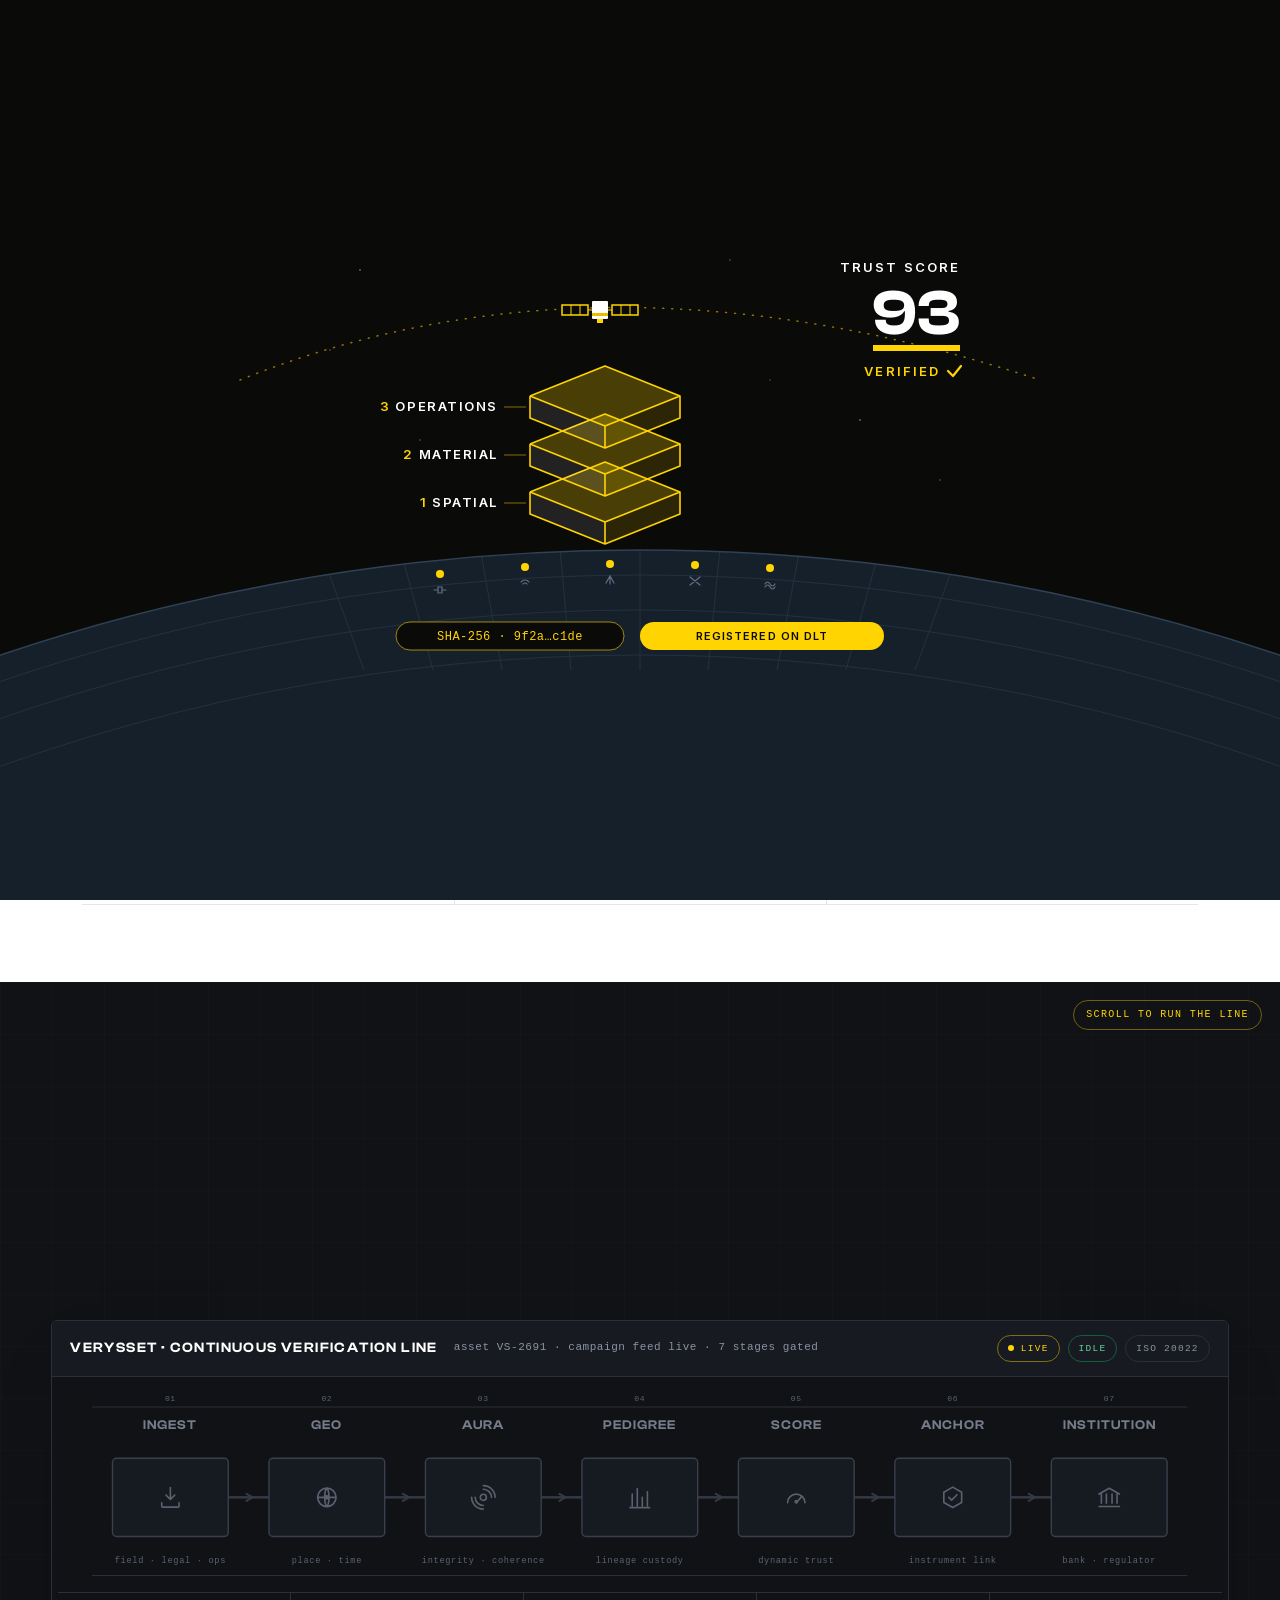
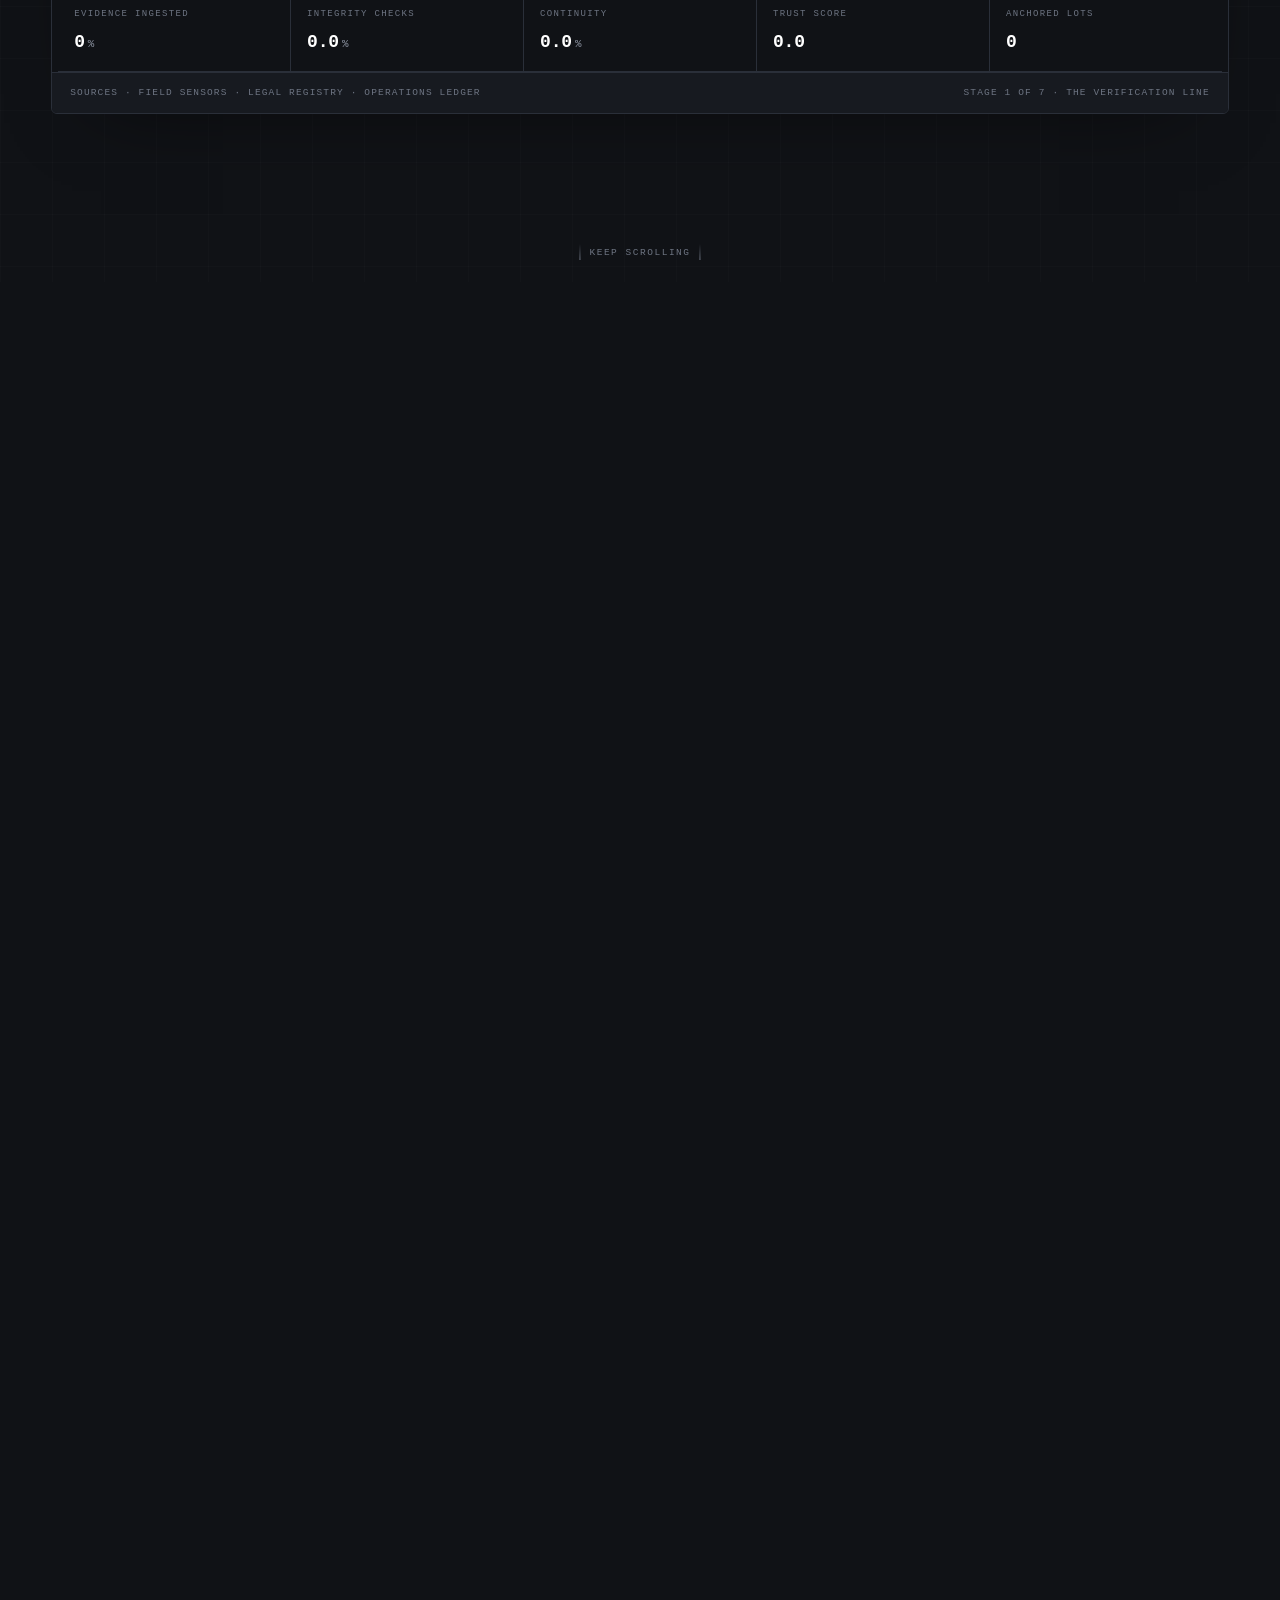
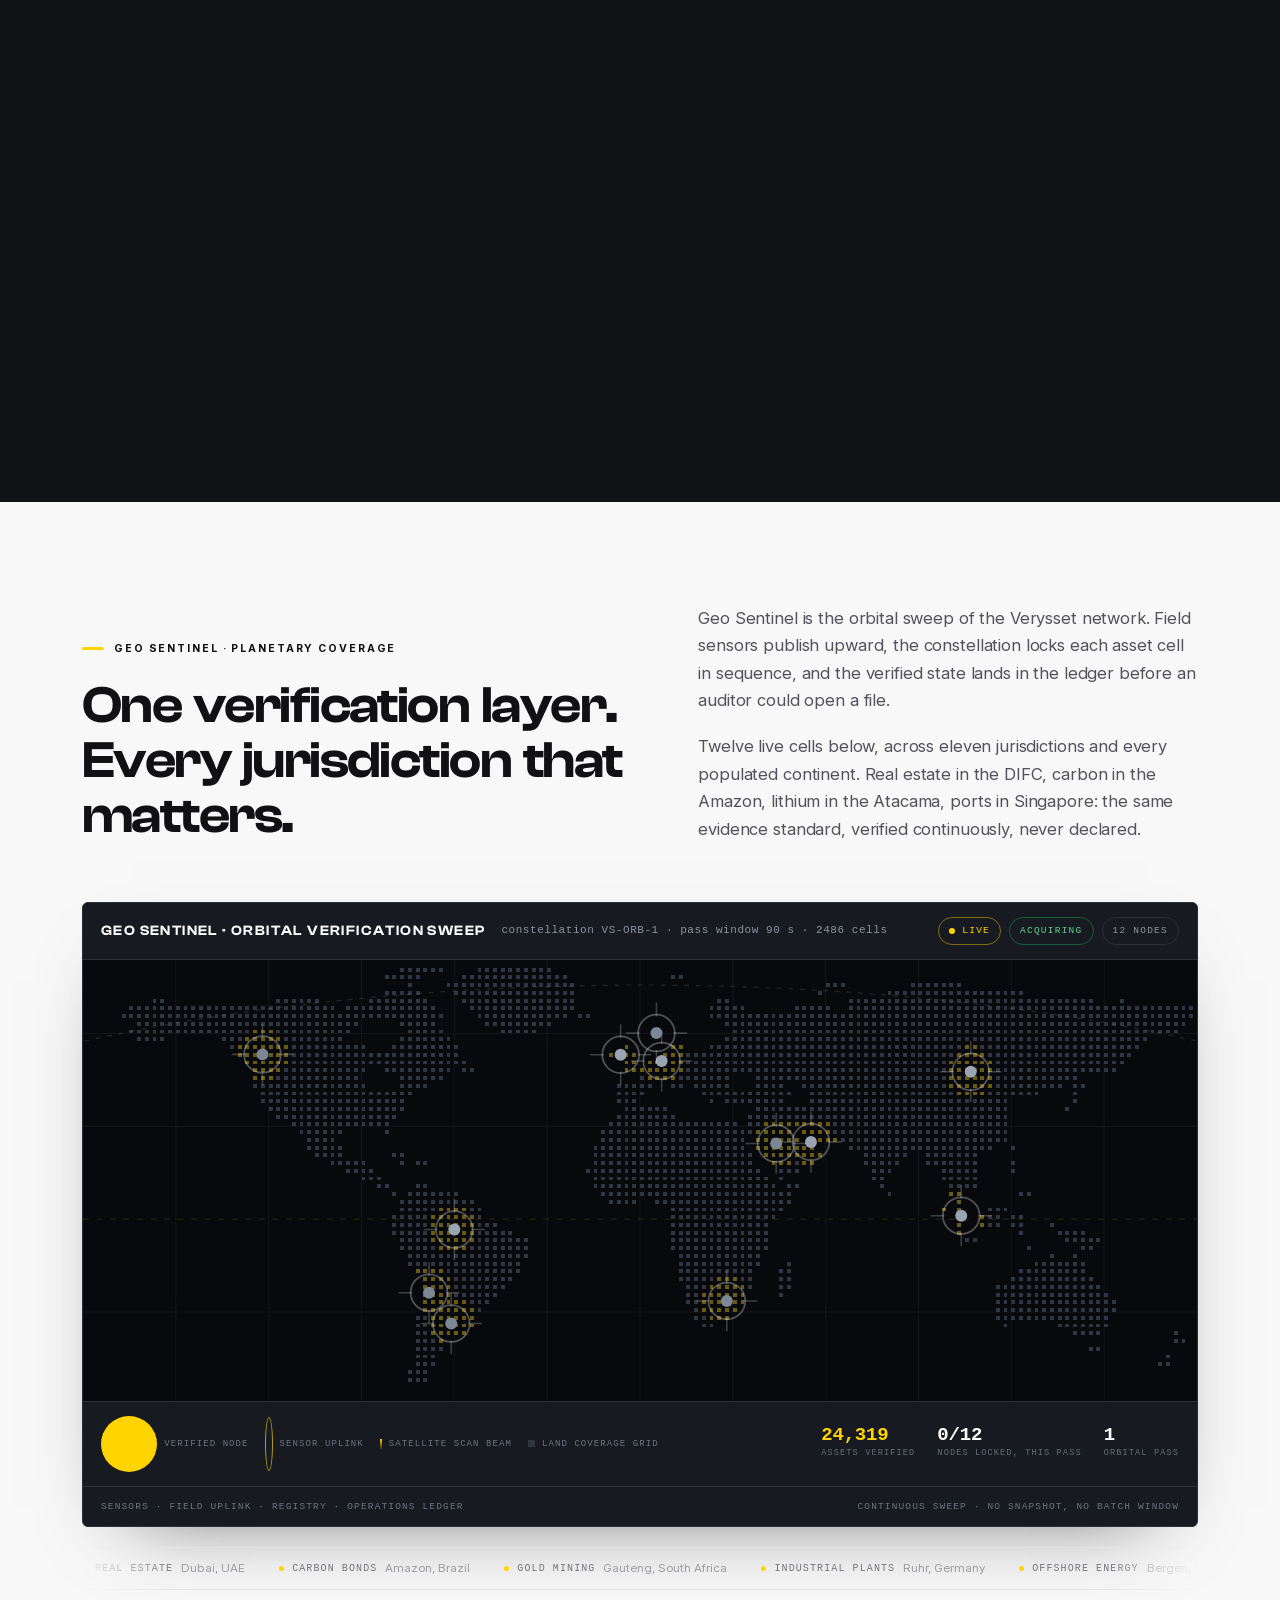
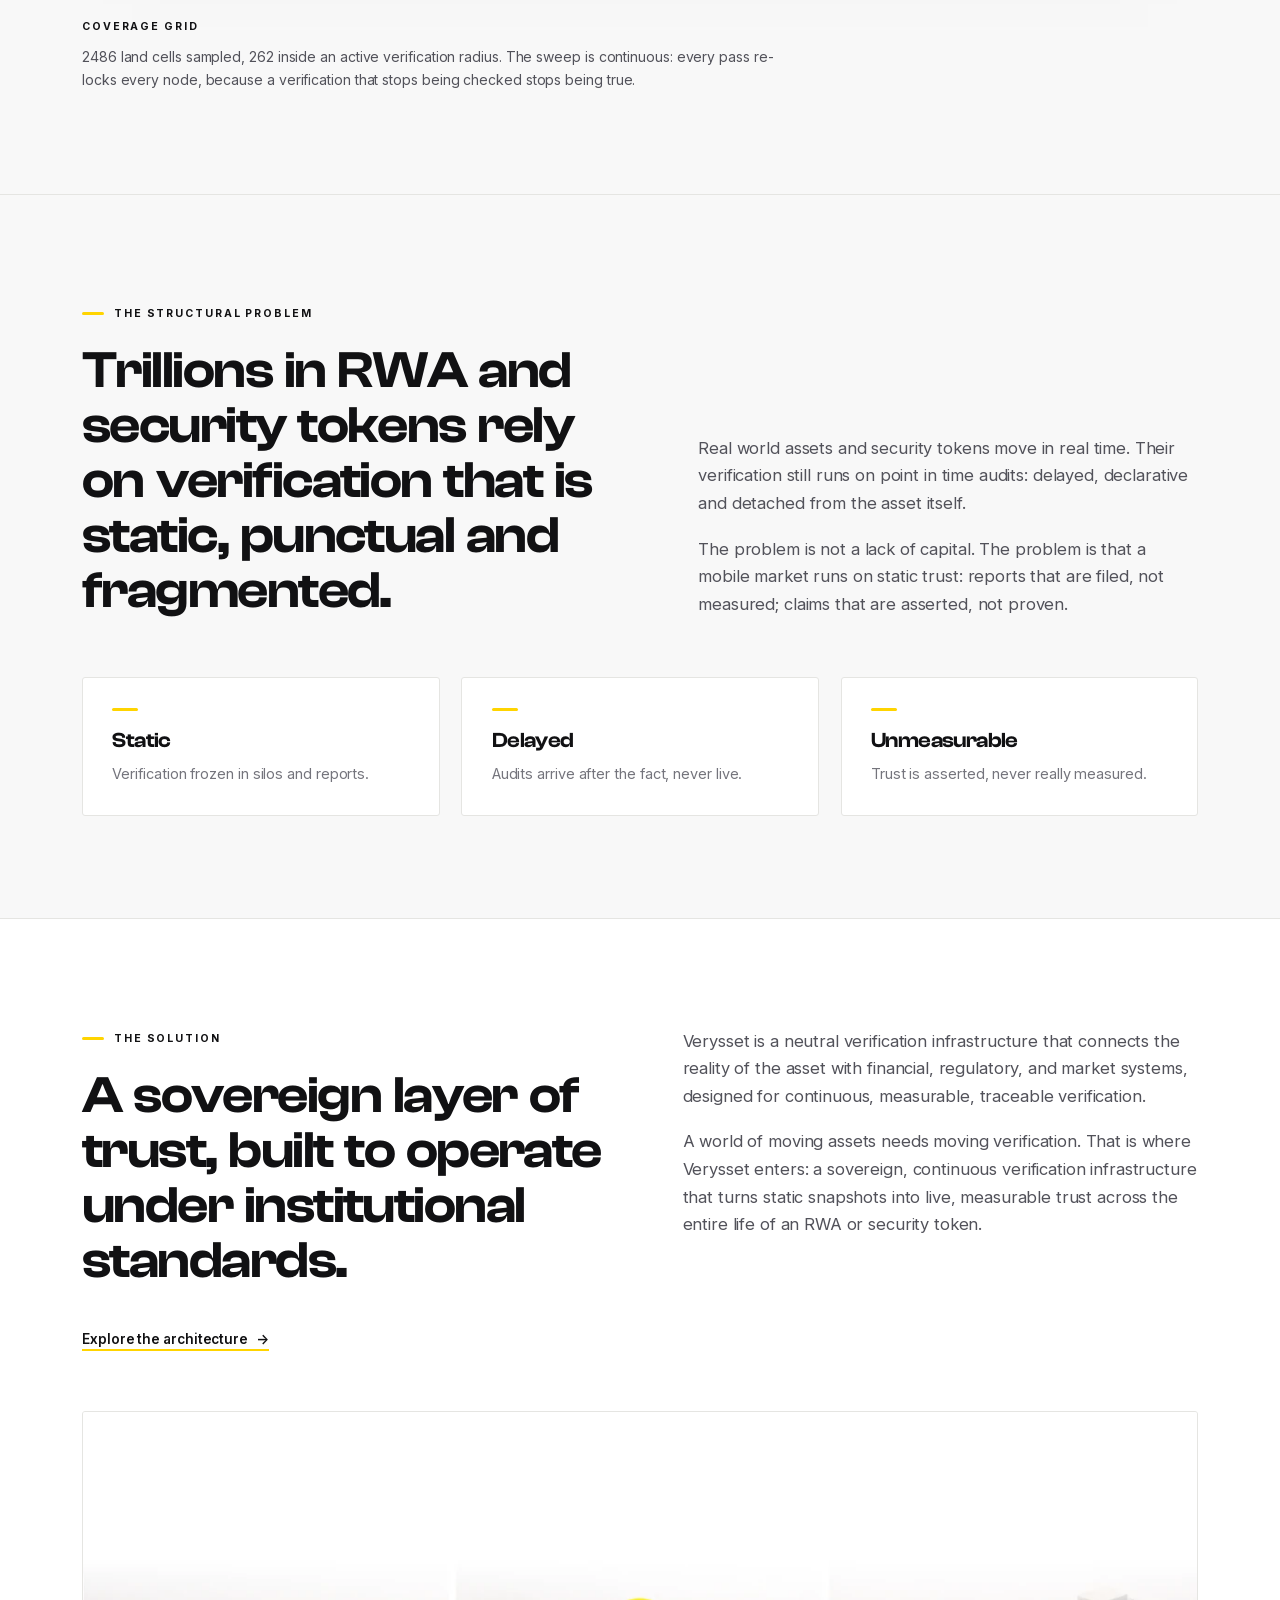
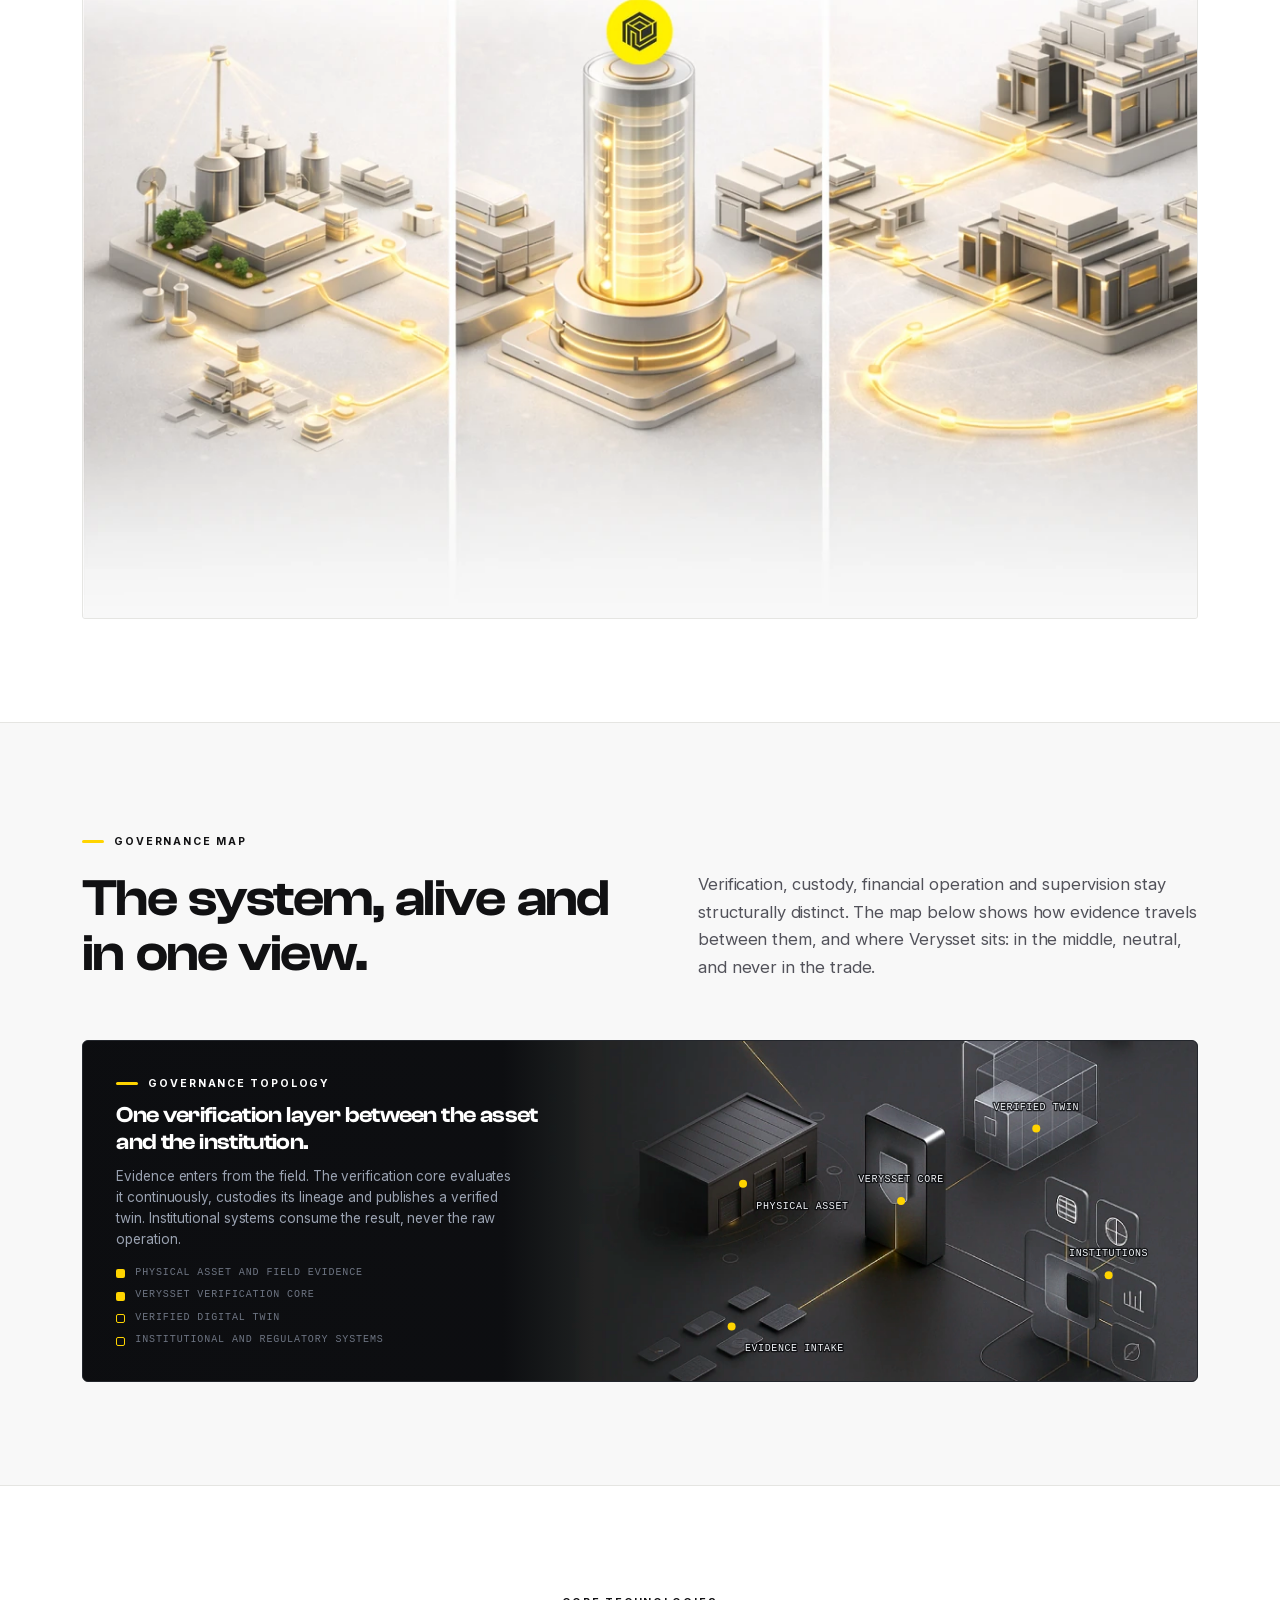
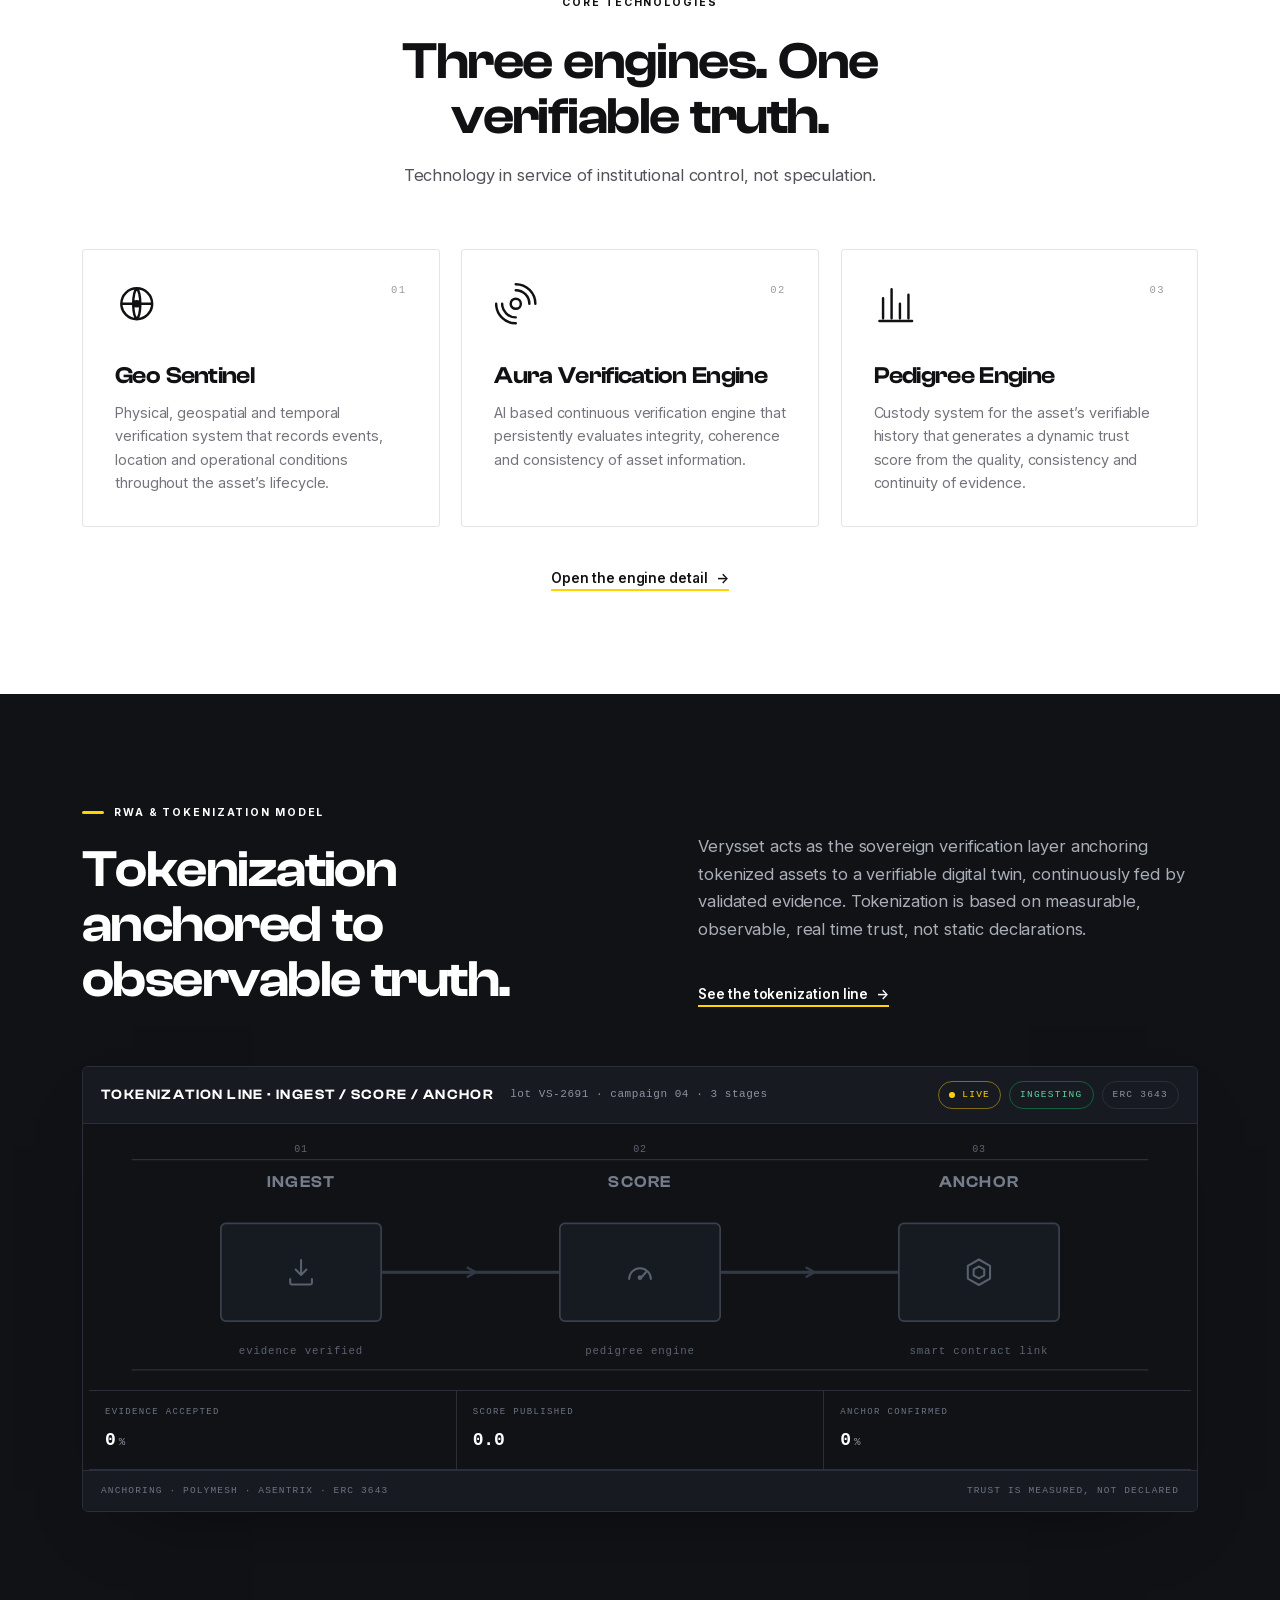
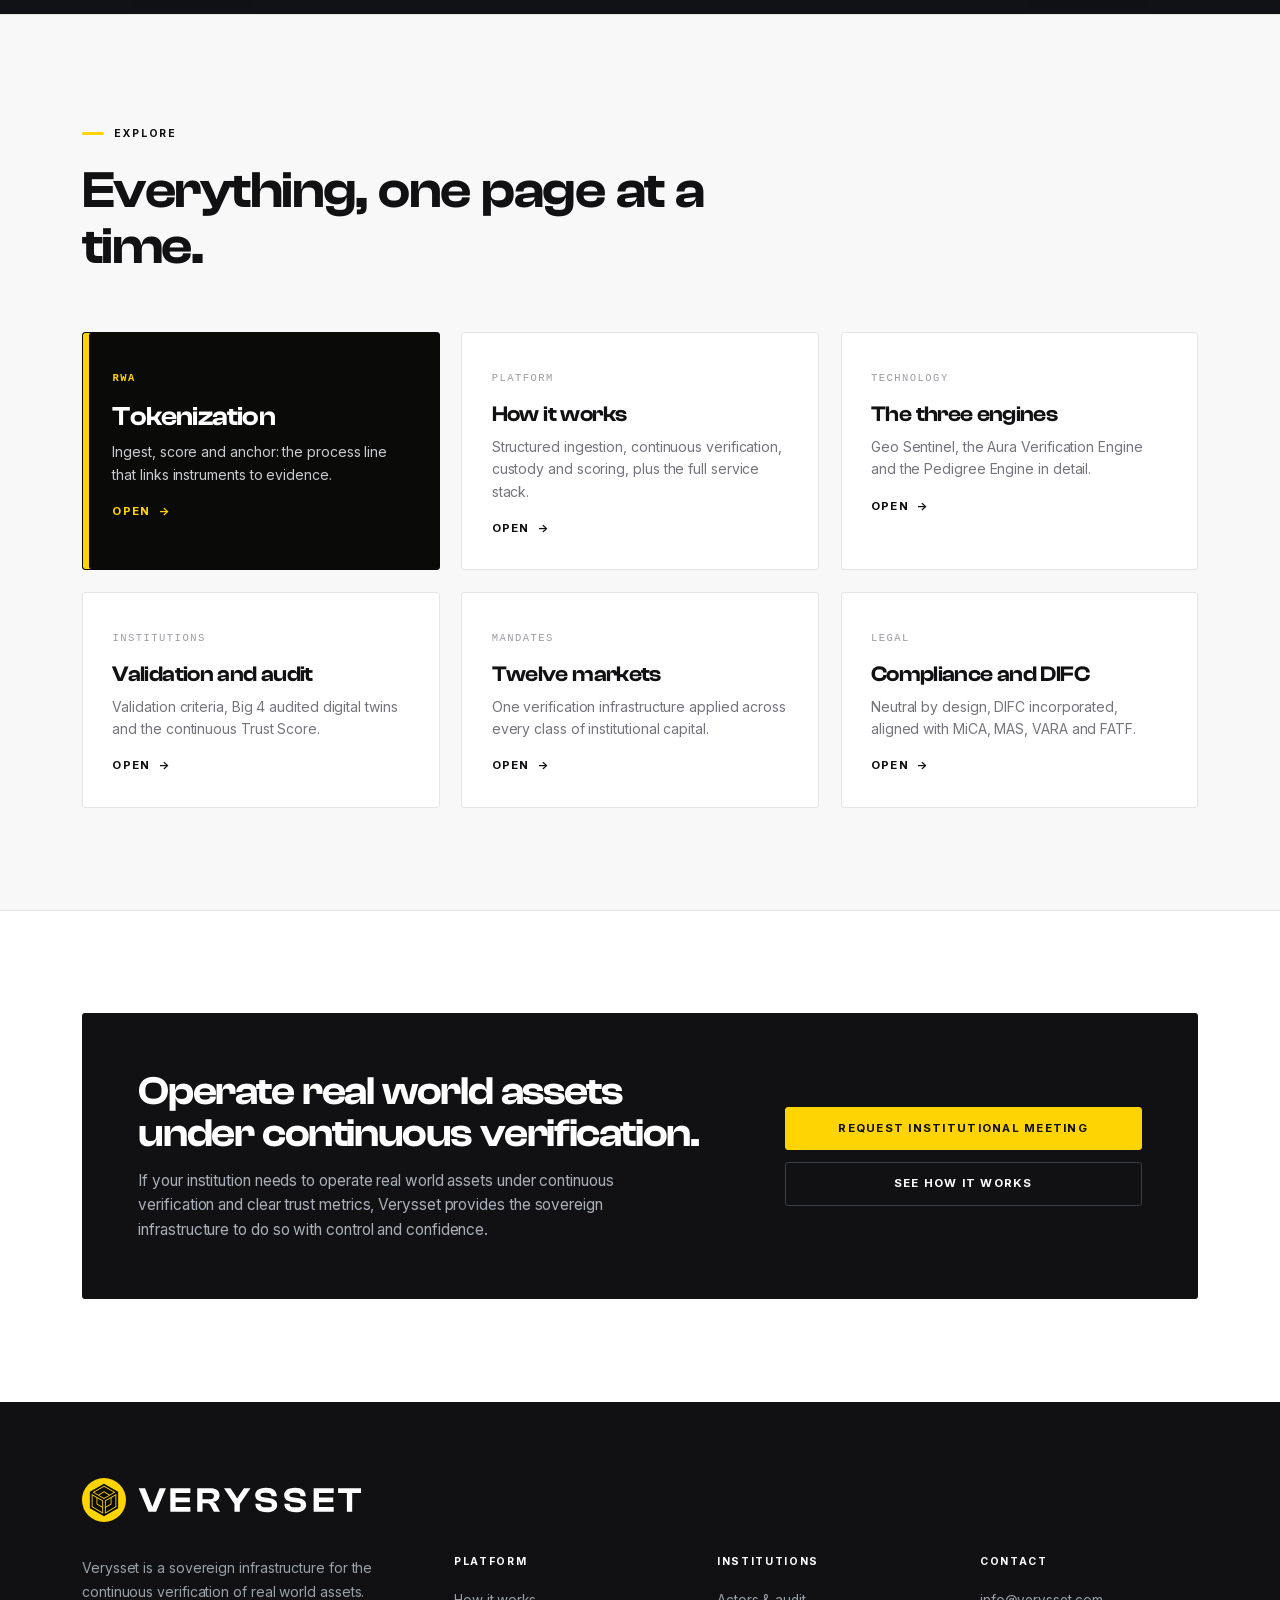
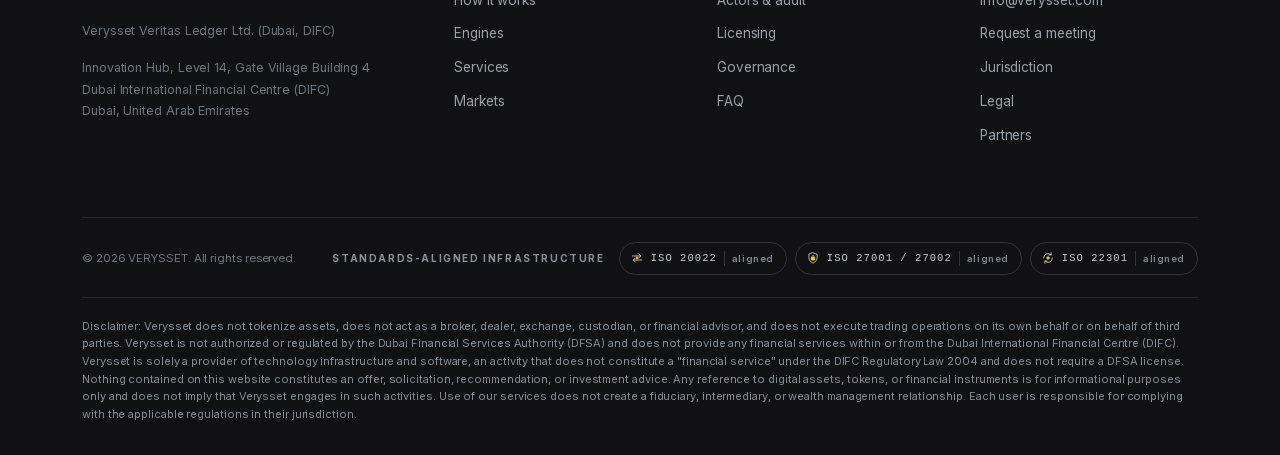
==== commit d8500ff8: "Round 12: remove the ARADINA Technology credit from the home page The text credit under the Explore " ====
--- a/index.html
+++ b/index.html
@@ -21,7 +21,7 @@
 <div class="nact"><div class="lang" data-noi18n><button type="button" id="langsel" class="lbtn" title="Language" aria-label="Language" aria-haspopup="listbox" aria-expanded="false" aria-controls="langlist"><svg class="lgi" viewBox="0 0 24 24" width="18" height="18" aria-hidden="true" focusable="false"><path d="M12 3a9 9 0 1 0 0 18 9 9 0 0 0 0-18M3.3 9.8h17.4M3.3 14.2h17.4M12 3c2.6 2.6 2.6 15.4 0 18-2.6-2.6-2.6-15.4 0-18"/></svg><svg class="lchev" viewBox="0 0 8 5" width="7" height="5" aria-hidden="true" focusable="false"><path d="M1 1.1 4 3.9 7 1.1"/></svg></button><ul class="lmenu" id="langlist" role="listbox" aria-label="Language" tabindex="-1"><li role="option" id="lopt-en" data-lang="en" lang="en" aria-selected="true"><svg class="lck" viewBox="0 0 16 16" width="13" height="13" aria-hidden="true" focusable="false"><path d="M3.4 8.6 6.5 11.6 12.6 4.6"/></svg><span class="lnm">English</span></li><li role="option" id="lopt-es" data-lang="es" lang="es" aria-selected="false"><svg class="lck" viewBox="0 0 16 16" width="13" height="13" aria-hidden="true" focusable="false"><path d="M3.4 8.6 6.5 11.6 12.6 4.6"/></svg><span class="lnm">Español</span></li><li role="option" id="lopt-pt" data-lang="pt" lang="pt" aria-selected="false"><svg class="lck" viewBox="0 0 16 16" width="13" height="13" aria-hidden="true" focusable="false"><path d="M3.4 8.6 6.5 11.6 12.6 4.6"/></svg><span class="lnm">Português</span></li><li role="option" id="lopt-zh" data-lang="zh" lang="zh" aria-selected="false"><svg class="lck" viewBox="0 0 16 16" width="13" height="13" aria-hidden="true" focusable="false"><path d="M3.4 8.6 6.5 11.6 12.6 4.6"/></svg><span class="lnm">中文</span></li><li role="option" id="lopt-ru" data-lang="ru" lang="ru" aria-selected="false"><svg class="lck" viewBox="0 0 16 16" width="13" height="13" aria-hidden="true" focusable="false"><path d="M3.4 8.6 6.5 11.6 12.6 4.6"/></svg><span class="lnm">Русский</span></li><li role="option" id="lopt-ar" data-lang="ar" lang="ar" aria-selected="false"><svg class="lck" viewBox="0 0 16 16" width="13" height="13" aria-hidden="true" focusable="false"><path d="M3.4 8.6 6.5 11.6 12.6 4.6"/></svg><span class="lnm" dir="rtl">العربية</span></li></ul></div><a class="btn sm" href="contact.html" data-i18n="request-a-meeting.c277">Request a meeting</a>
 <button class="burg" id="burg" aria-label="Menu" aria-expanded="false" aria-controls="drawer"><span></span></button></div>
 </div><div class="drawer" id="drawer"><a href="index.html" class="cur" aria-current="page" data-i18n="home.8cf0">Home</a><a href="how-it-works.html" data-i18n="how-it-works.9ffd">How it works</a><a href="engines.html" data-i18n="engines.b61d">Engines</a><a href="institutions.html" data-i18n="institutions.2c9d">Institutions</a><a href="markets.html" data-i18n="markets.52c3">Markets</a><a href="tokenization.html" data-i18n="tokenization.4d61">Tokenization</a><a href="compliance.html" data-i18n="compliance.9c04">Compliance</a><a href="faq.html" data-i18n="faq.1fe9">FAQ</a><a href="partners.html" data-i18n="partners.fd6d">Partners</a><a href="contact.html" data-i18n="contact.bbaf">Contact</a><a class="btn" href="contact.html" data-i18n="request-a-meeting.c277">Request a meeting</a></div></header>
-<main id="main"><section class="hero"><div class="wrap"><span class="eb nb rv" data-i18n="verysset-sovereign-grade-verification-for-real.884a">Verysset&reg; &middot; Sovereign grade verification for real world assets</span><h1 class="rv" data-i="1"><span data-i18n="sovereign-grade-verification-for.8fe9">Sovereign grade verification for</span> <em><span data-i18n="real-world-assets.7e64">real world assets.</span><svg class="rwa-u" data-loop aria-hidden="true" focusable="false"><rect width="100%" height="100%" fill="#FFF3B0"/><rect class="rwa-f rw0" width="100%" height="100%" fill="#FFD400"/><circle class="rw1" cx="16%" cy="70%" r=".038em" fill="#0A0A09"/><circle class="rw2" cx="39%" cy="70%" r=".038em" fill="#0A0A09"/><circle class="rw3" cx="62%" cy="70%" r=".038em" fill="#0A0A09"/><circle class="rw4" cx="85%" cy="70%" r=".038em" fill="#0A0A09"/></svg></em></h1><p class="hsub rv" data-i="2" data-i18n="continuous-auditable-trust-the-evidence-banks.6783">Continuous, auditable trust. The evidence banks and regulators accept. One verifiable truth layer for institutional capital.</p><div class="hcta rv" data-i="3"><a class="btn" href="contact.html" data-i18n="request-institutional-meeting.abd9">Request institutional meeting</a><a class="tl" href="how-it-works.html"><span data-i18n="see-how-it-works.1921">See how it works</span> <span class="ar">&rarr;</span></a></div><ul class="chips rv" data-i="4" aria-label="Verysset live network metrics: verified assets, continuous verification, ISO 20022 interoperability"><li class="chip" data-va-anchor="2026-09-12" data-va-base="4276" data-va-step="13" data-va-days="10"><span class="cib"><svg class="ci" viewBox="0 0 24 24" aria-hidden="true" focusable="false"><title>Verified assets ledger</title><path class="acf" d="M2.6 10.2 12 2.8l9.4 7.4z"/><path d="M5.6 13v4.8M9.9 13v4.8M14.1 13v4.8M18.4 13v4.8M3 20.8h18"/></svg></span><div class="cbd"><b><span class="va-n" data-noi18n>$4.276B</span></b><span class="cl"><span class="dot"></span><span class="va-l" data-noi18n>Live &middot; over <bdi class="va-a">$4.276 billion</bdi> in verified assets</span></span><p class="cc" data-i18n="real-world-asset-value-verified-across-the.183e">Real world asset value verified across the network, growing as new evidence clears.</p></div></li><li class="chip"><span class="cib"><svg class="ci" viewBox="0 0 24 24" aria-hidden="true" focusable="false"><title>Continuous satellite verification</title><path class="acf" d="M13 8l3 3-3 3-3-3z"/><path d="M11.1 4.9 9.1 2.9 4.9 7.1 6.9 9.1z"/><path d="M21.1 14.9 19.1 12.9 14.9 17.1 16.9 19.1z"/><path d="M11.5 9.5 9 7M14.5 12.5 17 15"/><path d="M3 14.5a6.5 6.5 0 0 1 6.5 6.5M3 17.8a3.2 3.2 0 0 1 3.2 3.2"/><circle class="acf" cx="3.6" cy="20.4" r="1.1"/></svg></span><div class="cbd"><b>24/7</b><span class="cl" data-i18n="continuous-verification.4a41">Continuous verification</span><p class="cc" data-i18n="satellite-sweeps-and-event-monitoring-never-pa.57f3">Satellite sweeps and event monitoring never pause.</p></div></li><li class="chip"><span class="cib"><svg class="ci" viewBox="0 0 24 24" aria-hidden="true" focusable="false"><title>Institutional interoperability network</title><circle cx="5" cy="5" r="2"/><circle cx="19" cy="5" r="2"/><circle cx="5" cy="19" r="2"/><circle cx="19" cy="19" r="2"/><path d="M6.5 6.5 10 10M17.5 6.5 14 10M6.5 17.5 10 14M17.5 17.5 14 14M7 5h10M7 19h10"/><circle class="acf" cx="12" cy="12" r="2.8"/></svg></span><div class="cbd"><b><span data-i18n="iso-20022.1f66">ISO&nbsp;20022</span><span class="u" data-i18n="aligned.165f">aligned</span></b><span class="cl" data-i18n="institutional-interoperability.0820">Institutional interoperability</span><p class="cc" data-i18n="native-message-format-for-global-banking-rails.a10c">Native message format for global banking rails.</p></div></li></ul></div></section><div class="showwrap" id="showwrap"><div class="showstage"><div class="grid" aria-hidden="true"></div><div class="showstat" data-i18n="scroll-to-run-the-line.acf3">Scroll to run the line</div><div class="showin"><div class="showhead"><span class="eb nb" data-i18n="how-the-verysset-system-works.2fe0">How the Verysset system works</span><h2 data-i18n="evidence-enters-verification-never-stops.e264">Evidence enters. Verification never stops.</h2><p data-i18n="seven-stages-one-continuous-line-scroll-to.0a58">Seven stages, one continuous line. Scroll to move a live lot through ingestion, geospatial capture, AI verification, lineage custody, scoring and anchoring, all the way to the institution that consumes the result.</p></div><div class="panel procline " data-states="Idle|Ingesting|Geo locked|Verifying|Scoring|Anchoring|Anchored" data-drive="pin"><div class="pbarhead"><span class="ptitle" data-i18n="verysset-continuous-verification-line.d003">VERYSSET &middot; CONTINUOUS VERIFICATION LINE</span><span class="plot" data-i18n="asset-vs-2691-campaign-feed-live-7.a70b">asset VS-2691 &middot; campaign feed live &middot; 7 stages gated</span><span class="ppills"><span class="pill live"><i></i><span data-i18n="live.955a">Live</span></span><span class="pill on" data-status><i></i><span data-i18n="idle.e599">Idle</span></span><span class="pill" data-i18n="iso-20022.1f66">ISO 20022</span></span></div><div class="pbody"><svg data-proc viewBox="0 0 1160 206" role="img" aria-label="Verysset process line" preserveAspectRatio="xMidYMid meet"><path class="axis" d="M34.0 22H1126.0"/><path class="axis" d="M34.0 190 H1126.0"/><path class="flowbase" d="M112.0 112 H1048.0"/><path class="seg" data-k="0" d="M169.7 112 H210.3"/><path class="seg" data-k="0" d="m187.0 108 7 4-7 4" fill="none"/><path class="seg" data-k="1" d="M325.7 112 H366.3"/><path class="seg" data-k="1" d="m343.0 108 7 4-7 4" fill="none"/><path class="seg" data-k="2" d="M481.7 112 H522.3"/><path class="seg" data-k="2" d="m499.0 108 7 4-7 4" fill="none"/><path class="seg" data-k="3" d="M637.7 112 H678.3"/><path class="seg" data-k="3" d="m655.0 108 7 4-7 4" fill="none"/><path class="seg" data-k="4" d="M793.7 112 H834.3"/><path class="seg" data-k="4" d="m811.0 108 7 4-7 4" fill="none"/><path class="seg" data-k="5" d="M949.7 112 H990.3"/><path class="seg" data-k="5" d="m967.0 108 7 4-7 4" fill="none"/><g class="pn" data-k="0"><rect class="pn-box" x="54.3" y="73.0" width="115.4" height="78.0" rx="4"/><g transform="translate(99.00,99.00) scale(1.0833)"><path class="pn-ic" d="M12 3v11m0 0-4-4m4 4 4-4M4 17v3a1 1 0 0 0 1 1h14a1 1 0 0 0 1-1v-3"/></g><text class="pn-t" x="112.0" y="44" text-anchor="middle" data-i18n="ingest.3d67">INGEST</text><text class="pn-s" x="112.0" y="177.0" text-anchor="middle" data-i18n="field-legal-ops.0ce9">field &middot; legal &middot; ops</text><text class="tick" x="112.0" y="16" text-anchor="middle">01</text></g><g class="pn" data-k="1"><rect class="pn-box" x="210.3" y="73.0" width="115.4" height="78.0" rx="4"/><g transform="translate(255.00,99.00) scale(1.0833)"><path class="pn-ic" d="M12 3.5a8.5 8.5 0 1 0 0 17 8.5 8.5 0 0 0 0-17ZM3.5 12h17M12 3.5c2.6 2.5 2.6 14.5 0 17-2.6-2.5-2.6-14.5 0-17M12 10.6a1.4 1.4 0 1 0 0 2.8 1.4 1.4 0 0 0 0-2.8"/></g><text class="pn-t" x="268.0" y="44" text-anchor="middle" data-i18n="geo.4a22">GEO</text><text class="pn-s" x="268.0" y="177.0" text-anchor="middle" data-i18n="place-time.ca1b">place &middot; time</text><text class="tick" x="268.0" y="16" text-anchor="middle">02</text></g><g class="pn" data-k="2"><rect class="pn-box" x="366.3" y="73.0" width="115.4" height="78.0" rx="4"/><g transform="translate(411.00,99.00) scale(1.0833)"><path class="pn-ic" d="M12 9.2a2.8 2.8 0 1 0 0 5.6 2.8 2.8 0 0 0 0-5.6M12 4.5A7.5 7.5 0 0 1 19.5 12M12 19.5A7.5 7.5 0 0 1 4.5 12M12 1.2A10.8 10.8 0 0 1 22.8 12M12 22.8A10.8 10.8 0 0 1 1.2 12"/></g><text class="pn-t" x="424.0" y="44" text-anchor="middle" data-i18n="aura.205d">AURA</text><text class="pn-s" x="424.0" y="177.0" text-anchor="middle" data-i18n="integrity-coherence.2ce6">integrity &middot; coherence</text><text class="tick" x="424.0" y="16" text-anchor="middle">03</text></g><g class="pn" data-k="3"><rect class="pn-box" x="522.3" y="73.0" width="115.4" height="78.0" rx="4"/><g transform="translate(567.00,99.00) scale(1.0833)"><path class="pn-ic" d="M5 20V9m4.7 11V4m4.6 16v-8m4.7 8V7M3 21.5h18"/></g><text class="pn-t" x="580.0" y="44" text-anchor="middle" data-i18n="pedigree.e118">PEDIGREE</text><text class="pn-s" x="580.0" y="177.0" text-anchor="middle" data-i18n="lineage-custody.2535">lineage custody</text><text class="tick" x="580.0" y="16" text-anchor="middle">04</text></g><g class="pn" data-k="4"><rect class="pn-box" x="678.3" y="73.0" width="115.4" height="78.0" rx="4"/><g transform="translate(723.00,99.00) scale(1.0833)"><path class="pn-ic" d="M4 17a8 8 0 1 1 16 0M12 17l4.5-5.2M12 17a1 1 0 1 0 0-2 1 1 0 0 0 0 2"/></g><text class="pn-t" x="736.0" y="44" text-anchor="middle" data-i18n="score.c9b2">SCORE</text><text class="pn-s" x="736.0" y="177.0" text-anchor="middle" data-i18n="dynamic-trust.57b9">dynamic trust</text><text class="tick" x="736.0" y="16" text-anchor="middle">05</text></g><g class="pn" data-k="5"><rect class="pn-box" x="834.3" y="73.0" width="115.4" height="78.0" rx="4"/><g transform="translate(879.00,99.00) scale(1.0833)"><path class="pn-ic" d="m12 2.6 8.2 4.7v9.4L12 21.4 3.8 16.7V7.3ZM8.4 12l2.6 2.6L15.9 9.6"/></g><text class="pn-t" x="892.0" y="44" text-anchor="middle" data-i18n="anchor.1d0d">ANCHOR</text><text class="pn-s" x="892.0" y="177.0" text-anchor="middle" data-i18n="instrument-link.2ff0">instrument link</text><text class="tick" x="892.0" y="16" text-anchor="middle">06</text></g><g class="pn" data-k="6"><rect class="pn-box" x="990.3" y="73.0" width="115.4" height="78.0" rx="4"/><g transform="translate(1035.00,99.00) scale(1.0833)"><path class="pn-ic" d="M2.6 9 12 3.6 21.4 9M4.8 9v8.4m4.6-8.4v8.4m5.2-8.4v8.4m4.6-8.4v8.4M2.6 20.4h18.8"/></g><text class="pn-t" x="1048.0" y="44" text-anchor="middle" data-i18n="institution.8bc5">INSTITUTION</text><text class="pn-s" x="1048.0" y="177.0" text-anchor="middle" data-i18n="bank-regulator.d166">bank &middot; regulator</text><text class="tick" x="1048.0" y="16" text-anchor="middle">07</text></g><path data-flow class="flowpath" d="M112.0 112 H1048.0"/><g data-pulse opacity="0"><circle class="pulse-h" r="11"/><circle class="pulse" r="4.2"/></g></svg><div class="mbal"><div class="mcell"><div class="ml" data-i18n="evidence-ingested.7c05">Evidence ingested</div><div class="mv"><span data-to="100" data-dec="0">0</span><span class="mu">%</span></div></div><div class="mcell"><div class="ml" data-i18n="integrity-checks.fea6">Integrity checks</div><div class="mv"><span data-to="99.2" data-dec="1">0</span><span class="mu">%</span></div></div><div class="mcell"><div class="ml" data-i18n="continuity.f73d">Continuity</div><div class="mv"><span data-to="98.6" data-dec="1">0</span><span class="mu">%</span></div></div><div class="mcell"><div class="ml" data-i18n="trust-score.0c2e">Trust score</div><div class="mv"><span data-to="87.4" data-dec="1">0</span><span class="mu"></span></div></div><div class="mcell"><div class="ml" data-i18n="anchored-lots.39cf">Anchored lots</div><div class="mv"><span data-to="24" data-dec="0">0</span><span class="mu"></span></div></div></div></div><div class="pfoot"><span data-i18n="sources-field-sensors-legal-registry-operation.ad10">Sources &middot; field sensors &middot; legal registry &middot; operations ledger</span><span class="right" data-i18n="stage-1-of-7-the-verification-line.415d">Stage 1 of 7 &middot; the verification line</span></div></div></div><div class="showcue"><i></i><span data-i18n="keep-scrolling.a62a">Keep scrolling</span><i></i></div></div></div><section class="sec planetsec" id="planet"><div class="wrap"><div class="head-split"><div class="rv"><span class="eb" data-i18n="geo-sentinel-planetary-coverage.ad01">Geo Sentinel &middot; planetary coverage</span><h2 class="t" data-i18n="one-verification-layer-every-jurisdiction-that.b324">One verification layer. Every jurisdiction that matters.</h2></div><div class="rv" data-i="1"><p class="lede" style="margin-top:0" data-i18n="geo-sentinel-is-the-orbital-sweep-of.d516">Geo Sentinel is the orbital sweep of the Verysset network. Field sensors publish upward, the constellation locks each asset cell in sequence, and the verified state lands in the ledger before an auditor could open a file.</p><p class="lede" data-i18n="twelve-live-cells-below-across-eleven-jurisdic.8df2">Twelve live cells below, across eleven jurisdictions and every populated continent. Real estate in the DIFC, carbon in the Amazon, lithium in the Atacama, ports in Singapore: the same evidence standard, verified continuously, never declared.</p></div></div><div class="mt rv"><div class="panel planet" data-states="Acquiring|Scanning|Locking|Verified"><div class="pbarhead"><span class="ptitle" data-i18n="geo-sentinel-orbital-verification-sweep.9156">GEO SENTINEL &middot; ORBITAL VERIFICATION SWEEP</span><span class="plot" data-i18n="constellation-vs-orb-1-pass-window-90.6d6a">constellation VS-ORB-1 &middot; pass window 90 s &middot; 2486 cells</span><span class="ppills"><span class="pill live"><i></i><span data-i18n="live.955a">Live</span></span><span class="pill on" data-status><i></i><span data-i18n="acquiring.9a9c">Acquiring</span></span><span class="pill" data-i18n="12-nodes.2a29">12 nodes</span></span></div><div class="pbody"><div class="wmap" data-planet><svg data-world viewBox="0 0 576 228" preserveAspectRatio="xMidYMid meet" role="img" aria-label="World map showing Verysset verification nodes being scanned by an orbital satellite"><defs><clipPath id="wclip"><rect data-wclip x="0" y="0" width="0" height="228"/></clipPath><linearGradient id="wbeam" x1="0" y1="0" x2="0" y2="1"><stop offset="0" stop-color="#FFD400" stop-opacity="0"/><stop offset=".45" stop-color="#FFD400" stop-opacity=".55"/><stop offset="1" stop-color="#FFD400" stop-opacity=".05"/></linearGradient><radialGradient id="wglow" cx=".5" cy=".5" r=".5"><stop offset="0" stop-color="#FFD400" stop-opacity=".30"/><stop offset="1" stop-color="#FFD400" stop-opacity="0"/></radialGradient></defs><path class="wgrat" d="M48 0V228M96 0V228M144 0V228M192 0V228M240 0V228M288 0V228M336 0V228M384 0V228M432 0V228M480 0V228M528 0V228M0 38H576M0 86H576M0 182H576"/><path class="weq" d="M0 134H576"/><g clip-path="url(#wclip)"><path class="wland" d="M164 4h2v2h-2zm4 0h2v2h-2zm4 0h2v2h-2zm4 0h2v2h-2zm4 0h2v2h-2zm4 0h2v2h-2zm20 0h2v2h-2zm4 0h2v2h-2zm4 0h2v2h-2zm4 0h2v2h-2zm4 0h2v2h-2zm4 0h2v2h-2zm4 0h2v2h-2zm4 0h2v2h-2zm4 0h2v2h-2zm4 0h2v2h-2zm-84 4h2v2h-2zm4 0h2v2h-2zm4 0h2v2h-2zm4 0h2v2h-2zm4 0h2v2h-2zm24 0h2v2h-2zm4 0h2v2h-2zm4 0h2v2h-2zm4 0h2v2h-2zm4 0h2v2h-2zm4 0h2v2h-2zm4 0h2v2h-2zm4 0h2v2h-2zm4 0h2v2h-2zm4 0h2v2h-2zm4 0h2v2h-2zm4 0h2v2h-2zm4 0h2v2h-2zm4 0h2v2h-2zm56 0h2v2h-2zm4 0h2v2h-2zm-140 4h2v2h-2zm20 0h2v2h-2zm4 0h2v2h-2zm4 0h2v2h-2zm4 0h2v2h-2zm4 0h2v2h-2zm4 0h2v2h-2zm4 0h2v2h-2zm4 0h2v2h-2zm4 0h2v2h-2zm4 0h2v2h-2zm4 0h2v2h-2zm4 0h2v2h-2zm4 0h2v2h-2zm4 0h2v2h-2zm4 0h2v2h-2zm4 0h2v2h-2zm4 0h2v2h-2zm132 0h2v2h-2zm4 0h2v2h-2zm4 0h2v2h-2zm36 0h2v2h-2zm4 0h2v2h-2zm4 0h2v2h-2zm4 0h2v2h-2zm4 0h2v2h-2zm4 0h2v2h-2zm4 0h2v2h-2zm-296 4h2v2h-2zm4 0h2v2h-2zm4 0h2v2h-2zm4 0h2v2h-2zm4 0h2v2h-2zm20 0h2v2h-2zm4 0h2v2h-2zm4 0h2v2h-2zm4 0h2v2h-2zm4 0h2v2h-2zm4 0h2v2h-2zm4 0h2v2h-2zm4 0h2v2h-2zm4 0h2v2h-2zm4 0h2v2h-2zm4 0h2v2h-2zm4 0h2v2h-2zm4 0h2v2h-2zm4 0h2v2h-2zm4 0h2v2h-2zm4 0h2v2h-2zm128 0h2v2h-2zm36 0h2v2h-2zm4 0h2v2h-2zm4 0h2v2h-2zm4 0h2v2h-2zm4 0h2v2h-2zm4 0h2v2h-2zm4 0h2v2h-2zm4 0h2v2h-2zm4 0h2v2h-2zm4 0h2v2h-2zm4 0h2v2h-2zm4 0h2v2h-2zm4 0h2v2h-2zm4 0h2v2h-2zm4 0h2v2h-2zm4 0h2v2h-2zm4 0h2v2h-2zm4 0h2v2h-2zm-448 4h2v2h-2zm4 0h2v2h-2zm60 0h2v2h-2zm4 0h2v2h-2zm4 0h2v2h-2zm4 0h2v2h-2zm4 0h2v2h-2zm4 0h2v2h-2zm28 0h2v2h-2zm4 0h2v2h-2zm4 0h2v2h-2zm4 0h2v2h-2zm4 0h2v2h-2zm4 0h2v2h-2zm4 0h2v2h-2zm4 0h2v2h-2zm20 0h2v2h-2zm4 0h2v2h-2zm4 0h2v2h-2zm4 0h2v2h-2zm4 0h2v2h-2zm4 0h2v2h-2zm4 0h2v2h-2zm4 0h2v2h-2zm4 0h2v2h-2zm4 0h2v2h-2zm4 0h2v2h-2zm4 0h2v2h-2zm4 0h2v2h-2zm4 0h2v2h-2zm4 0h2v2h-2zm76 0h2v2h-2zm4 0h2v2h-2zm64 0h2v2h-2zm4 0h2v2h-2zm4 0h2v2h-2zm4 0h2v2h-2zm4 0h2v2h-2zm4 0h2v2h-2zm4 0h2v2h-2zm4 0h2v2h-2zm4 0h2v2h-2zm4 0h2v2h-2zm4 0h2v2h-2zm4 0h2v2h-2zm4 0h2v2h-2zm4 0h2v2h-2zm4 0h2v2h-2zm4 0h2v2h-2zm4 0h2v2h-2zm4 0h2v2h-2zm4 0h2v2h-2zm4 0h2v2h-2zm4 0h2v2h-2zm4 0h2v2h-2zm4 0h2v2h-2zm4 0h2v2h-2zm4 0h2v2h-2zm4 0h2v2h-2zm4 0h2v2h-2zm4 0h2v2h-2zm4 0h2v2h-2zm4 0h2v2h-2zm4 0h2v2h-2zm4 0h2v2h-2zm16 0h2v2h-2zm-512 4h2v2h-2zm4 0h2v2h-2zm4 0h2v2h-2zm4 0h2v2h-2zm4 0h2v2h-2zm4 0h2v2h-2zm4 0h2v2h-2zm4 0h2v2h-2zm4 0h2v2h-2zm4 0h2v2h-2zm4 0h2v2h-2zm4 0h2v2h-2zm4 0h2v2h-2zm4 0h2v2h-2zm4 0h2v2h-2zm4 0h2v2h-2zm4 0h2v2h-2zm4 0h2v2h-2zm4 0h2v2h-2zm4 0h2v2h-2zm4 0h2v2h-2zm4 0h2v2h-2zm4 0h2v2h-2zm4 0h2v2h-2zm4 0h2v2h-2zm4 0h2v2h-2zm4 0h2v2h-2zm8 0h2v2h-2zm4 0h2v2h-2zm4 0h2v2h-2zm4 0h2v2h-2zm4 0h2v2h-2zm4 0h2v2h-2zm4 0h2v2h-2zm4 0h2v2h-2zm4 0h2v2h-2zm4 0h2v2h-2zm4 0h2v2h-2zm4 0h2v2h-2zm20 0h2v2h-2zm4 0h2v2h-2zm4 0h2v2h-2zm4 0h2v2h-2zm4 0h2v2h-2zm4 0h2v2h-2zm4 0h2v2h-2zm4 0h2v2h-2zm4 0h2v2h-2zm4 0h2v2h-2zm4 0h2v2h-2zm4 0h2v2h-2zm4 0h2v2h-2zm4 0h2v2h-2zm72 0h2v2h-2zm4 0h2v2h-2zm4 0h2v2h-2zm4 0h2v2h-2zm4 0h2v2h-2zm28 0h2v2h-2zm4 0h2v2h-2zm4 0h2v2h-2zm4 0h2v2h-2zm4 0h2v2h-2zm12 0h2v2h-2zm4 0h2v2h-2zm4 0h2v2h-2zm4 0h2v2h-2zm4 0h2v2h-2zm4 0h2v2h-2zm4 0h2v2h-2zm4 0h2v2h-2zm4 0h2v2h-2zm4 0h2v2h-2zm4 0h2v2h-2zm4 0h2v2h-2zm4 0h2v2h-2zm4 0h2v2h-2zm4 0h2v2h-2zm4 0h2v2h-2zm4 0h2v2h-2zm4 0h2v2h-2zm4 0h2v2h-2zm4 0h2v2h-2zm4 0h2v2h-2zm4 0h2v2h-2zm4 0h2v2h-2zm4 0h2v2h-2zm4 0h2v2h-2zm4 0h2v2h-2zm4 0h2v2h-2zm4 0h2v2h-2zm4 0h2v2h-2zm4 0h2v2h-2zm4 0h2v2h-2zm4 0h2v2h-2zm4 0h2v2h-2zm4 0h2v2h-2zm4 0h2v2h-2zm4 0h2v2h-2zm4 0h2v2h-2zm4 0h2v2h-2zm4 0h2v2h-2zm4 0h2v2h-2zm4 0h2v2h-2zm4 0h2v2h-2zm4 0h2v2h-2zm4 0h2v2h-2zm4 0h2v2h-2zm-552 4h2v2h-2zm4 0h2v2h-2zm4 0h2v2h-2zm4 0h2v2h-2zm4 0h2v2h-2zm4 0h2v2h-2zm4 0h2v2h-2zm4 0h2v2h-2zm4 0h2v2h-2zm4 0h2v2h-2zm4 0h2v2h-2zm4 0h2v2h-2zm4 0h2v2h-2zm4 0h2v2h-2zm4 0h2v2h-2zm4 0h2v2h-2zm4 0h2v2h-2zm4 0h2v2h-2zm4 0h2v2h-2zm4 0h2v2h-2zm4 0h2v2h-2zm4 0h2v2h-2zm4 0h2v2h-2zm4 0h2v2h-2zm4 0h2v2h-2zm4 0h2v2h-2zm4 0h2v2h-2zm4 0h2v2h-2zm4 0h2v2h-2zm4 0h2v2h-2zm4 0h2v2h-2zm4 0h2v2h-2zm4 0h2v2h-2zm4 0h2v2h-2zm4 0h2v2h-2zm4 0h2v2h-2zm4 0h2v2h-2zm4 0h2v2h-2zm4 0h2v2h-2zm4 0h2v2h-2zm4 0h2v2h-2zm4 0h2v2h-2zm20 0h2v2h-2zm4 0h2v2h-2zm4 0h2v2h-2zm4 0h2v2h-2zm4 0h2v2h-2zm4 0h2v2h-2zm4 0h2v2h-2zm4 0h2v2h-2zm4 0h2v2h-2zm4 0h2v2h-2zm4 0h2v2h-2zm4 0h2v2h-2zm8 0h2v2h-2zm4 0h2v2h-2zm64 0h2v2h-2zm4 0h2v2h-2zm4 0h2v2h-2zm4 0h2v2h-2zm4 0h2v2h-2zm4 0h2v2h-2zm4 0h2v2h-2zm4 0h2v2h-2zm4 0h2v2h-2zm4 0h2v2h-2zm4 0h2v2h-2zm4 0h2v2h-2zm4 0h2v2h-2zm4 0h2v2h-2zm4 0h2v2h-2zm4 0h2v2h-2zm4 0h2v2h-2zm4 0h2v2h-2zm4 0h2v2h-2zm4 0h2v2h-2zm4 0h2v2h-2zm4 0h2v2h-2zm4 0h2v2h-2zm4 0h2v2h-2zm4 0h2v2h-2zm4 0h2v2h-2zm4 0h2v2h-2zm4 0h2v2h-2zm4 0h2v2h-2zm4 0h2v2h-2zm4 0h2v2h-2zm4 0h2v2h-2zm4 0h2v2h-2zm4 0h2v2h-2zm4 0h2v2h-2zm4 0h2v2h-2zm4 0h2v2h-2zm4 0h2v2h-2zm4 0h2v2h-2zm4 0h2v2h-2zm4 0h2v2h-2zm4 0h2v2h-2zm4 0h2v2h-2zm4 0h2v2h-2zm4 0h2v2h-2zm4 0h2v2h-2zm4 0h2v2h-2zm4 0h2v2h-2zm4 0h2v2h-2zm4 0h2v2h-2zm4 0h2v2h-2zm4 0h2v2h-2zm4 0h2v2h-2zm4 0h2v2h-2zm4 0h2v2h-2zm4 0h2v2h-2zm4 0h2v2h-2zm4 0h2v2h-2zm4 0h2v2h-2zm4 0h2v2h-2zm4 0h2v2h-2zm4 0h2v2h-2zm4 0h2v2h-2zm-544 4h2v2h-2zm4 0h2v2h-2zm4 0h2v2h-2zm4 0h2v2h-2zm4 0h2v2h-2zm4 0h2v2h-2zm4 0h2v2h-2zm4 0h2v2h-2zm4 0h2v2h-2zm4 0h2v2h-2zm4 0h2v2h-2zm4 0h2v2h-2zm4 0h2v2h-2zm4 0h2v2h-2zm4 0h2v2h-2zm4 0h2v2h-2zm4 0h2v2h-2zm4 0h2v2h-2zm4 0h2v2h-2zm4 0h2v2h-2zm4 0h2v2h-2zm4 0h2v2h-2zm4 0h2v2h-2zm4 0h2v2h-2zm4 0h2v2h-2zm4 0h2v2h-2zm4 0h2v2h-2zm4 0h2v2h-2zm4 0h2v2h-2zm24 0h2v2h-2zm4 0h2v2h-2zm4 0h2v2h-2zm4 0h2v2h-2zm4 0h2v2h-2zm28 0h2v2h-2zm4 0h2v2h-2zm4 0h2v2h-2zm4 0h2v2h-2zm4 0h2v2h-2zm4 0h2v2h-2zm4 0h2v2h-2zm4 0h2v2h-2zm4 0h2v2h-2zm92 0h2v2h-2zm4 0h2v2h-2zm4 0h2v2h-2zm4 0h2v2h-2zm4 0h2v2h-2zm4 0h2v2h-2zm4 0h2v2h-2zm4 0h2v2h-2zm4 0h2v2h-2zm4 0h2v2h-2zm4 0h2v2h-2zm4 0h2v2h-2zm4 0h2v2h-2zm4 0h2v2h-2zm4 0h2v2h-2zm4 0h2v2h-2zm4 0h2v2h-2zm4 0h2v2h-2zm4 0h2v2h-2zm4 0h2v2h-2zm4 0h2v2h-2zm4 0h2v2h-2zm4 0h2v2h-2zm4 0h2v2h-2zm4 0h2v2h-2zm4 0h2v2h-2zm4 0h2v2h-2zm4 0h2v2h-2zm4 0h2v2h-2zm4 0h2v2h-2zm4 0h2v2h-2zm4 0h2v2h-2zm4 0h2v2h-2zm4 0h2v2h-2zm4 0h2v2h-2zm4 0h2v2h-2zm4 0h2v2h-2zm4 0h2v2h-2zm4 0h2v2h-2zm4 0h2v2h-2zm4 0h2v2h-2zm4 0h2v2h-2zm4 0h2v2h-2zm4 0h2v2h-2zm4 0h2v2h-2zm4 0h2v2h-2zm4 0h2v2h-2zm4 0h2v2h-2zm4 0h2v2h-2zm4 0h2v2h-2zm4 0h2v2h-2zm4 0h2v2h-2zm4 0h2v2h-2zm4 0h2v2h-2zm4 0h2v2h-2zm4 0h2v2h-2zm4 0h2v2h-2zm4 0h2v2h-2zm4 0h2v2h-2zm4 0h2v2h-2zm-544 4h2v2h-2zm4 0h2v2h-2zm4 0h2v2h-2zm4 0h2v2h-2zm4 0h2v2h-2zm4 0h2v2h-2zm4 0h2v2h-2zm4 0h2v2h-2zm4 0h2v2h-2zm4 0h2v2h-2zm4 0h2v2h-2zm4 0h2v2h-2zm4 0h2v2h-2zm4 0h2v2h-2zm4 0h2v2h-2zm4 0h2v2h-2zm16 0h2v2h-2zm4 0h2v2h-2zm4 0h2v2h-2zm4 0h2v2h-2zm4 0h2v2h-2zm4 0h2v2h-2zm4 0h2v2h-2zm4 0h2v2h-2zm4 0h2v2h-2zm4 0h2v2h-2zm32 0h2v2h-2zm4 0h2v2h-2zm4 0h2v2h-2zm4 0h2v2h-2zm4 0h2v2h-2zm32 0h2v2h-2zm4 0h2v2h-2zm4 0h2v2h-2zm4 0h2v2h-2zm4 0h2v2h-2zm104 0h2v2h-2zm4 0h2v2h-2zm4 0h2v2h-2zm4 0h2v2h-2zm4 0h2v2h-2zm4 0h2v2h-2zm4 0h2v2h-2zm4 0h2v2h-2zm4 0h2v2h-2zm4 0h2v2h-2zm4 0h2v2h-2zm4 0h2v2h-2zm4 0h2v2h-2zm4 0h2v2h-2zm4 0h2v2h-2zm4 0h2v2h-2zm4 0h2v2h-2zm4 0h2v2h-2zm4 0h2v2h-2zm4 0h2v2h-2zm4 0h2v2h-2zm4 0h2v2h-2zm4 0h2v2h-2zm4 0h2v2h-2zm4 0h2v2h-2zm4 0h2v2h-2zm4 0h2v2h-2zm4 0h2v2h-2zm4 0h2v2h-2zm4 0h2v2h-2zm4 0h2v2h-2zm4 0h2v2h-2zm4 0h2v2h-2zm4 0h2v2h-2zm4 0h2v2h-2zm4 0h2v2h-2zm4 0h2v2h-2zm4 0h2v2h-2zm4 0h2v2h-2zm4 0h2v2h-2zm4 0h2v2h-2zm4 0h2v2h-2zm4 0h2v2h-2zm4 0h2v2h-2zm4 0h2v2h-2zm4 0h2v2h-2zm4 0h2v2h-2zm4 0h2v2h-2zm4 0h2v2h-2zm4 0h2v2h-2zm4 0h2v2h-2zm4 0h2v2h-2zm4 0h2v2h-2zm4 0h2v2h-2zm4 0h2v2h-2zm4 0h2v2h-2zm4 0h2v2h-2zm4 0h2v2h-2zm-536 4h2v2h-2zm4 0h2v2h-2zm4 0h2v2h-2zm4 0h2v2h-2zm32 0h2v2h-2zm4 0h2v2h-2zm4 0h2v2h-2zm24 0h2v2h-2zm4 0h2v2h-2zm4 0h2v2h-2zm4 0h2v2h-2zm4 0h2v2h-2zm4 0h2v2h-2zm4 0h2v2h-2zm4 0h2v2h-2zm32 0h2v2h-2zm4 0h2v2h-2zm4 0h2v2h-2zm4 0h2v2h-2zm4 0h2v2h-2zm4 0h2v2h-2zm4 0h2v2h-2zm144 0h2v2h-2zm4 0h2v2h-2zm4 0h2v2h-2zm4 0h2v2h-2zm4 0h2v2h-2zm4 0h2v2h-2zm4 0h2v2h-2zm4 0h2v2h-2zm4 0h2v2h-2zm4 0h2v2h-2zm4 0h2v2h-2zm4 0h2v2h-2zm4 0h2v2h-2zm4 0h2v2h-2zm4 0h2v2h-2zm4 0h2v2h-2zm4 0h2v2h-2zm4 0h2v2h-2zm4 0h2v2h-2zm4 0h2v2h-2zm4 0h2v2h-2zm4 0h2v2h-2zm4 0h2v2h-2zm4 0h2v2h-2zm4 0h2v2h-2zm4 0h2v2h-2zm4 0h2v2h-2zm4 0h2v2h-2zm4 0h2v2h-2zm4 0h2v2h-2zm4 0h2v2h-2zm4 0h2v2h-2zm4 0h2v2h-2zm4 0h2v2h-2zm4 0h2v2h-2zm4 0h2v2h-2zm4 0h2v2h-2zm4 0h2v2h-2zm4 0h2v2h-2zm4 0h2v2h-2zm4 0h2v2h-2zm4 0h2v2h-2zm4 0h2v2h-2zm4 0h2v2h-2zm4 0h2v2h-2zm4 0h2v2h-2zm4 0h2v2h-2zm4 0h2v2h-2zm4 0h2v2h-2zm4 0h2v2h-2zm4 0h2v2h-2zm4 0h2v2h-2zm4 0h2v2h-2zm4 0h2v2h-2zm4 0h2v2h-2zm-472 4h2v2h-2zm32 0h2v2h-2zm4 0h2v2h-2zm4 0h2v2h-2zm4 0h2v2h-2zm4 0h2v2h-2zm4 0h2v2h-2zm4 0h2v2h-2zm4 0h2v2h-2zm4 0h2v2h-2zm4 0h2v2h-2zm16 0h2v2h-2zm4 0h2v2h-2zm4 0h2v2h-2zm4 0h2v2h-2zm4 0h2v2h-2zm4 0h2v2h-2zm4 0h2v2h-2zm4 0h2v2h-2zm4 0h2v2h-2zm132 0h2v2h-2zm4 0h2v2h-2zm4 0h2v2h-2zm4 0h2v2h-2zm4 0h2v2h-2zm4 0h2v2h-2zm4 0h2v2h-2zm4 0h2v2h-2zm4 0h2v2h-2zm4 0h2v2h-2zm4 0h2v2h-2zm4 0h2v2h-2zm4 0h2v2h-2zm4 0h2v2h-2zm4 0h2v2h-2zm4 0h2v2h-2zm4 0h2v2h-2zm4 0h2v2h-2zm4 0h2v2h-2zm4 0h2v2h-2zm4 0h2v2h-2zm4 0h2v2h-2zm4 0h2v2h-2zm4 0h2v2h-2zm4 0h2v2h-2zm4 0h2v2h-2zm4 0h2v2h-2zm4 0h2v2h-2zm4 0h2v2h-2zm4 0h2v2h-2zm4 0h2v2h-2zm4 0h2v2h-2zm4 0h2v2h-2zm12 0h2v2h-2zm4 0h2v2h-2zm4 0h2v2h-2zm4 0h2v2h-2zm4 0h2v2h-2zm4 0h2v2h-2zm4 0h2v2h-2zm4 0h2v2h-2zm4 0h2v2h-2zm4 0h2v2h-2zm4 0h2v2h-2zm4 0h2v2h-2zm4 0h2v2h-2zm4 0h2v2h-2zm4 0h2v2h-2zm4 0h2v2h-2zm4 0h2v2h-2zm4 0h2v2h-2zm4 0h2v2h-2zm4 0h2v2h-2zm4 0h2v2h-2zm-436 4h2v2h-2zm4 0h2v2h-2zm4 0h2v2h-2zm4 0h2v2h-2zm4 0h2v2h-2zm4 0h2v2h-2zm4 0h2v2h-2zm4 0h2v2h-2zm4 0h2v2h-2zm4 0h2v2h-2zm4 0h2v2h-2zm4 0h2v2h-2zm4 0h2v2h-2zm4 0h2v2h-2zm4 0h2v2h-2zm4 0h2v2h-2zm4 0h2v2h-2zm4 0h2v2h-2zm4 0h2v2h-2zm4 0h2v2h-2zm4 0h2v2h-2zm4 0h2v2h-2zm120 0h2v2h-2zm4 0h2v2h-2zm4 0h2v2h-2zm4 0h2v2h-2zm4 0h2v2h-2zm4 0h2v2h-2zm4 0h2v2h-2zm4 0h2v2h-2zm4 0h2v2h-2zm4 0h2v2h-2zm4 0h2v2h-2zm4 0h2v2h-2zm4 0h2v2h-2zm4 0h2v2h-2zm4 0h2v2h-2zm4 0h2v2h-2zm4 0h2v2h-2zm4 0h2v2h-2zm4 0h2v2h-2zm4 0h2v2h-2zm4 0h2v2h-2zm4 0h2v2h-2zm4 0h2v2h-2zm4 0h2v2h-2zm4 0h2v2h-2zm4 0h2v2h-2zm4 0h2v2h-2zm4 0h2v2h-2zm4 0h2v2h-2zm4 0h2v2h-2zm4 0h2v2h-2zm4 0h2v2h-2zm4 0h2v2h-2zm4 0h2v2h-2zm4 0h2v2h-2zm20 0h2v2h-2zm4 0h2v2h-2zm4 0h2v2h-2zm4 0h2v2h-2zm4 0h2v2h-2zm4 0h2v2h-2zm4 0h2v2h-2zm4 0h2v2h-2zm4 0h2v2h-2zm4 0h2v2h-2zm4 0h2v2h-2zm4 0h2v2h-2zm4 0h2v2h-2zm4 0h2v2h-2zm4 0h2v2h-2zm4 0h2v2h-2zm4 0h2v2h-2zm4 0h2v2h-2zm4 0h2v2h-2zm-432 4h2v2h-2zm4 0h2v2h-2zm4 0h2v2h-2zm4 0h2v2h-2zm4 0h2v2h-2zm4 0h2v2h-2zm4 0h2v2h-2zm4 0h2v2h-2zm4 0h2v2h-2zm4 0h2v2h-2zm4 0h2v2h-2zm4 0h2v2h-2zm4 0h2v2h-2zm4 0h2v2h-2zm4 0h2v2h-2zm4 0h2v2h-2zm4 0h2v2h-2zm4 0h2v2h-2zm4 0h2v2h-2zm4 0h2v2h-2zm4 0h2v2h-2zm4 0h2v2h-2zm4 0h2v2h-2zm116 0h2v2h-2zm4 0h2v2h-2zm4 0h2v2h-2zm4 0h2v2h-2zm4 0h2v2h-2zm4 0h2v2h-2zm4 0h2v2h-2zm4 0h2v2h-2zm4 0h2v2h-2zm4 0h2v2h-2zm4 0h2v2h-2zm4 0h2v2h-2zm4 0h2v2h-2zm4 0h2v2h-2zm4 0h2v2h-2zm4 0h2v2h-2zm4 0h2v2h-2zm4 0h2v2h-2zm4 0h2v2h-2zm4 0h2v2h-2zm4 0h2v2h-2zm4 0h2v2h-2zm4 0h2v2h-2zm4 0h2v2h-2zm4 0h2v2h-2zm4 0h2v2h-2zm4 0h2v2h-2zm4 0h2v2h-2zm4 0h2v2h-2zm4 0h2v2h-2zm4 0h2v2h-2zm4 0h2v2h-2zm4 0h2v2h-2zm4 0h2v2h-2zm28 0h2v2h-2zm4 0h2v2h-2zm4 0h2v2h-2zm4 0h2v2h-2zm4 0h2v2h-2zm4 0h2v2h-2zm4 0h2v2h-2zm4 0h2v2h-2zm4 0h2v2h-2zm4 0h2v2h-2zm4 0h2v2h-2zm4 0h2v2h-2zm4 0h2v2h-2zm4 0h2v2h-2zm4 0h2v2h-2zm4 0h2v2h-2zm4 0h2v2h-2zm-432 4h2v2h-2zm4 0h2v2h-2zm4 0h2v2h-2zm4 0h2v2h-2zm4 0h2v2h-2zm4 0h2v2h-2zm4 0h2v2h-2zm4 0h2v2h-2zm4 0h2v2h-2zm4 0h2v2h-2zm4 0h2v2h-2zm12 0h2v2h-2zm4 0h2v2h-2zm4 0h2v2h-2zm4 0h2v2h-2zm4 0h2v2h-2zm4 0h2v2h-2zm4 0h2v2h-2zm4 0h2v2h-2zm4 0h2v2h-2zm8 0h2v2h-2zm4 0h2v2h-2zm112 0h2v2h-2zm4 0h2v2h-2zm4 0h2v2h-2zm4 0h2v2h-2zm4 0h2v2h-2zm4 0h2v2h-2zm4 0h2v2h-2zm4 0h2v2h-2zm4 0h2v2h-2zm4 0h2v2h-2zm4 0h2v2h-2zm4 0h2v2h-2zm4 0h2v2h-2zm4 0h2v2h-2zm4 0h2v2h-2zm4 0h2v2h-2zm4 0h2v2h-2zm4 0h2v2h-2zm4 0h2v2h-2zm4 0h2v2h-2zm4 0h2v2h-2zm4 0h2v2h-2zm4 0h2v2h-2zm4 0h2v2h-2zm4 0h2v2h-2zm4 0h2v2h-2zm4 0h2v2h-2zm4 0h2v2h-2zm4 0h2v2h-2zm4 0h2v2h-2zm4 0h2v2h-2zm4 0h2v2h-2zm4 0h2v2h-2zm4 0h2v2h-2zm28 0h2v2h-2zm4 0h2v2h-2zm4 0h2v2h-2zm4 0h2v2h-2zm4 0h2v2h-2zm4 0h2v2h-2zm4 0h2v2h-2zm4 0h2v2h-2zm4 0h2v2h-2zm4 0h2v2h-2zm4 0h2v2h-2zm4 0h2v2h-2zm4 0h2v2h-2zm4 0h2v2h-2zm4 0h2v2h-2zm4 0h2v2h-2zm-432 4h2v2h-2zm4 0h2v2h-2zm4 0h2v2h-2zm4 0h2v2h-2zm4 0h2v2h-2zm4 0h2v2h-2zm4 0h2v2h-2zm4 0h2v2h-2zm4 0h2v2h-2zm4 0h2v2h-2zm4 0h2v2h-2zm24 0h2v2h-2zm4 0h2v2h-2zm4 0h2v2h-2zm4 0h2v2h-2zm4 0h2v2h-2zm4 0h2v2h-2zm104 0h2v2h-2zm20 0h2v2h-2zm4 0h2v2h-2zm4 0h2v2h-2zm4 0h2v2h-2zm4 0h2v2h-2zm4 0h2v2h-2zm4 0h2v2h-2zm16 0h2v2h-2zm4 0h2v2h-2zm4 0h2v2h-2zm4 0h2v2h-2zm4 0h2v2h-2zm4 0h2v2h-2zm4 0h2v2h-2zm4 0h2v2h-2zm4 0h2v2h-2zm4 0h2v2h-2zm4 0h2v2h-2zm4 0h2v2h-2zm4 0h2v2h-2zm4 0h2v2h-2zm4 0h2v2h-2zm4 0h2v2h-2zm4 0h2v2h-2zm4 0h2v2h-2zm4 0h2v2h-2zm4 0h2v2h-2zm4 0h2v2h-2zm4 0h2v2h-2zm4 0h2v2h-2zm4 0h2v2h-2zm4 0h2v2h-2zm28 0h2v2h-2zm4 0h2v2h-2zm4 0h2v2h-2zm4 0h2v2h-2zm4 0h2v2h-2zm4 0h2v2h-2zm4 0h2v2h-2zm4 0h2v2h-2zm4 0h2v2h-2zm4 0h2v2h-2zm4 0h2v2h-2zm-424 4h2v2h-2zm4 0h2v2h-2zm4 0h2v2h-2zm4 0h2v2h-2zm4 0h2v2h-2zm4 0h2v2h-2zm4 0h2v2h-2zm4 0h2v2h-2zm4 0h2v2h-2zm4 0h2v2h-2zm4 0h2v2h-2zm4 0h2v2h-2zm4 0h2v2h-2zm4 0h2v2h-2zm4 0h2v2h-2zm20 0h2v2h-2zm4 0h2v2h-2zm4 0h2v2h-2zm4 0h2v2h-2zm100 0h2v2h-2zm4 0h2v2h-2zm4 0h2v2h-2zm4 0h2v2h-2zm4 0h2v2h-2zm12 0h2v2h-2zm4 0h2v2h-2zm8 0h2v2h-2zm4 0h2v2h-2zm4 0h2v2h-2zm4 0h2v2h-2zm4 0h2v2h-2zm16 0h2v2h-2zm4 0h2v2h-2zm4 0h2v2h-2zm4 0h2v2h-2zm12 0h2v2h-2zm4 0h2v2h-2zm4 0h2v2h-2zm4 0h2v2h-2zm4 0h2v2h-2zm4 0h2v2h-2zm4 0h2v2h-2zm4 0h2v2h-2zm4 0h2v2h-2zm4 0h2v2h-2zm4 0h2v2h-2zm4 0h2v2h-2zm4 0h2v2h-2zm4 0h2v2h-2zm4 0h2v2h-2zm4 0h2v2h-2zm4 0h2v2h-2zm4 0h2v2h-2zm4 0h2v2h-2zm28 0h2v2h-2zm4 0h2v2h-2zm4 0h2v2h-2zm4 0h2v2h-2zm4 0h2v2h-2zm4 0h2v2h-2zm4 0h2v2h-2zm4 0h2v2h-2zm4 0h2v2h-2zm8 0h2v2h-2zm4 0h2v2h-2zm-424 4h2v2h-2zm4 0h2v2h-2zm4 0h2v2h-2zm4 0h2v2h-2zm4 0h2v2h-2zm4 0h2v2h-2zm4 0h2v2h-2zm4 0h2v2h-2zm4 0h2v2h-2zm4 0h2v2h-2zm4 0h2v2h-2zm4 0h2v2h-2zm4 0h2v2h-2zm4 0h2v2h-2zm4 0h2v2h-2zm4 0h2v2h-2zm4 0h2v2h-2zm4 0h2v2h-2zm4 0h2v2h-2zm4 0h2v2h-2zm108 0h2v2h-2zm4 0h2v2h-2zm4 0h2v2h-2zm4 0h2v2h-2zm32 0h2v2h-2zm4 0h2v2h-2zm4 0h2v2h-2zm4 0h2v2h-2zm4 0h2v2h-2zm4 0h2v2h-2zm4 0h2v2h-2zm4 0h2v2h-2zm4 0h2v2h-2zm4 0h2v2h-2zm4 0h2v2h-2zm4 0h2v2h-2zm12 0h2v2h-2zm4 0h2v2h-2zm4 0h2v2h-2zm4 0h2v2h-2zm4 0h2v2h-2zm4 0h2v2h-2zm4 0h2v2h-2zm4 0h2v2h-2zm4 0h2v2h-2zm4 0h2v2h-2zm4 0h2v2h-2zm4 0h2v2h-2zm4 0h2v2h-2zm4 0h2v2h-2zm4 0h2v2h-2zm4 0h2v2h-2zm4 0h2v2h-2zm4 0h2v2h-2zm4 0h2v2h-2zm20 0h2v2h-2zm4 0h2v2h-2zm4 0h2v2h-2zm4 0h2v2h-2zm4 0h2v2h-2zm4 0h2v2h-2zm4 0h2v2h-2zm20 0h2v2h-2zm-420 4h2v2h-2zm4 0h2v2h-2zm4 0h2v2h-2zm4 0h2v2h-2zm4 0h2v2h-2zm4 0h2v2h-2zm4 0h2v2h-2zm4 0h2v2h-2zm4 0h2v2h-2zm4 0h2v2h-2zm4 0h2v2h-2zm4 0h2v2h-2zm4 0h2v2h-2zm4 0h2v2h-2zm4 0h2v2h-2zm4 0h2v2h-2zm4 0h2v2h-2zm4 0h2v2h-2zm4 0h2v2h-2zm112 0h2v2h-2zm4 0h2v2h-2zm4 0h2v2h-2zm40 0h2v2h-2zm8 0h2v2h-2zm4 0h2v2h-2zm4 0h2v2h-2zm4 0h2v2h-2zm4 0h2v2h-2zm4 0h2v2h-2zm4 0h2v2h-2zm4 0h2v2h-2zm16 0h2v2h-2zm4 0h2v2h-2zm4 0h2v2h-2zm4 0h2v2h-2zm4 0h2v2h-2zm4 0h2v2h-2zm4 0h2v2h-2zm4 0h2v2h-2zm4 0h2v2h-2zm4 0h2v2h-2zm4 0h2v2h-2zm4 0h2v2h-2zm4 0h2v2h-2zm4 0h2v2h-2zm4 0h2v2h-2zm4 0h2v2h-2zm4 0h2v2h-2zm4 0h2v2h-2zm4 0h2v2h-2zm4 0h2v2h-2zm4 0h2v2h-2zm4 0h2v2h-2zm4 0h2v2h-2zm4 0h2v2h-2zm4 0h2v2h-2zm4 0h2v2h-2zm36 0h2v2h-2zm-416 4h2v2h-2zm4 0h2v2h-2zm4 0h2v2h-2zm4 0h2v2h-2zm4 0h2v2h-2zm4 0h2v2h-2zm4 0h2v2h-2zm4 0h2v2h-2zm4 0h2v2h-2zm4 0h2v2h-2zm4 0h2v2h-2zm4 0h2v2h-2zm4 0h2v2h-2zm4 0h2v2h-2zm4 0h2v2h-2zm4 0h2v2h-2zm4 0h2v2h-2zm4 0h2v2h-2zm116 0h2v2h-2zm4 0h2v2h-2zm4 0h2v2h-2zm4 0h2v2h-2zm4 0h2v2h-2zm4 0h2v2h-2zm48 0h2v2h-2zm4 0h2v2h-2zm4 0h2v2h-2zm4 0h2v2h-2zm4 0h2v2h-2zm4 0h2v2h-2zm4 0h2v2h-2zm4 0h2v2h-2zm4 0h2v2h-2zm4 0h2v2h-2zm4 0h2v2h-2zm4 0h2v2h-2zm4 0h2v2h-2zm4 0h2v2h-2zm4 0h2v2h-2zm4 0h2v2h-2zm4 0h2v2h-2zm4 0h2v2h-2zm4 0h2v2h-2zm4 0h2v2h-2zm4 0h2v2h-2zm4 0h2v2h-2zm4 0h2v2h-2zm4 0h2v2h-2zm4 0h2v2h-2zm4 0h2v2h-2zm4 0h2v2h-2zm4 0h2v2h-2zm4 0h2v2h-2zm4 0h2v2h-2zm4 0h2v2h-2zm4 0h2v2h-2zm4 0h2v2h-2zm32 0h2v2h-2zm-408 4h2v2h-2zm4 0h2v2h-2zm4 0h2v2h-2zm4 0h2v2h-2zm4 0h2v2h-2zm4 0h2v2h-2zm4 0h2v2h-2zm4 0h2v2h-2zm4 0h2v2h-2zm4 0h2v2h-2zm4 0h2v2h-2zm4 0h2v2h-2zm4 0h2v2h-2zm4 0h2v2h-2zm4 0h2v2h-2zm4 0h2v2h-2zm116 0h2v2h-2zm4 0h2v2h-2zm4 0h2v2h-2zm4 0h2v2h-2zm4 0h2v2h-2zm4 0h2v2h-2zm4 0h2v2h-2zm4 0h2v2h-2zm40 0h2v2h-2zm4 0h2v2h-2zm4 0h2v2h-2zm4 0h2v2h-2zm4 0h2v2h-2zm4 0h2v2h-2zm4 0h2v2h-2zm4 0h2v2h-2zm4 0h2v2h-2zm4 0h2v2h-2zm4 0h2v2h-2zm4 0h2v2h-2zm4 0h2v2h-2zm4 0h2v2h-2zm4 0h2v2h-2zm4 0h2v2h-2zm4 0h2v2h-2zm4 0h2v2h-2zm4 0h2v2h-2zm4 0h2v2h-2zm4 0h2v2h-2zm4 0h2v2h-2zm4 0h2v2h-2zm4 0h2v2h-2zm4 0h2v2h-2zm4 0h2v2h-2zm4 0h2v2h-2zm4 0h2v2h-2zm4 0h2v2h-2zm4 0h2v2h-2zm4 0h2v2h-2zm4 0h2v2h-2zm4 0h2v2h-2zm4 0h2v2h-2zm-368 4h2v2h-2zm4 0h2v2h-2zm4 0h2v2h-2zm4 0h2v2h-2zm4 0h2v2h-2zm4 0h2v2h-2zm4 0h2v2h-2zm4 0h2v2h-2zm4 0h2v2h-2zm4 0h2v2h-2zm4 0h2v2h-2zm4 0h2v2h-2zm4 0h2v2h-2zm116 0h2v2h-2zm4 0h2v2h-2zm4 0h2v2h-2zm4 0h2v2h-2zm4 0h2v2h-2zm4 0h2v2h-2zm4 0h2v2h-2zm4 0h2v2h-2zm4 0h2v2h-2zm4 0h2v2h-2zm4 0h2v2h-2zm4 0h2v2h-2zm4 0h2v2h-2zm4 0h2v2h-2zm4 0h2v2h-2zm4 0h2v2h-2zm4 0h2v2h-2zm8 0h2v2h-2zm4 0h2v2h-2zm40 0h2v2h-2zm4 0h2v2h-2zm4 0h2v2h-2zm4 0h2v2h-2zm4 0h2v2h-2zm4 0h2v2h-2zm4 0h2v2h-2zm4 0h2v2h-2zm4 0h2v2h-2zm4 0h2v2h-2zm4 0h2v2h-2zm4 0h2v2h-2zm4 0h2v2h-2zm4 0h2v2h-2zm4 0h2v2h-2zm4 0h2v2h-2zm4 0h2v2h-2zm4 0h2v2h-2zm4 0h2v2h-2zm4 0h2v2h-2zm4 0h2v2h-2zm4 0h2v2h-2zm4 0h2v2h-2zm-364 4h2v2h-2zm4 0h2v2h-2zm4 0h2v2h-2zm4 0h2v2h-2zm4 0h2v2h-2zm4 0h2v2h-2zm24 0h2v2h-2zm112 0h2v2h-2zm4 0h2v2h-2zm4 0h2v2h-2zm4 0h2v2h-2zm4 0h2v2h-2zm4 0h2v2h-2zm4 0h2v2h-2zm4 0h2v2h-2zm4 0h2v2h-2zm4 0h2v2h-2zm4 0h2v2h-2zm4 0h2v2h-2zm4 0h2v2h-2zm4 0h2v2h-2zm4 0h2v2h-2zm4 0h2v2h-2zm4 0h2v2h-2zm4 0h2v2h-2zm4 0h2v2h-2zm4 0h2v2h-2zm44 0h2v2h-2zm4 0h2v2h-2zm4 0h2v2h-2zm4 0h2v2h-2zm4 0h2v2h-2zm4 0h2v2h-2zm4 0h2v2h-2zm4 0h2v2h-2zm4 0h2v2h-2zm4 0h2v2h-2zm4 0h2v2h-2zm4 0h2v2h-2zm4 0h2v2h-2zm4 0h2v2h-2zm4 0h2v2h-2zm4 0h2v2h-2zm4 0h2v2h-2zm4 0h2v2h-2zm4 0h2v2h-2zm4 0h2v2h-2zm4 0h2v2h-2zm4 0h2v2h-2zm4 0h2v2h-2zm-360 4h2v2h-2zm4 0h2v2h-2zm4 0h2v2h-2zm4 0h2v2h-2zm140 0h2v2h-2zm4 0h2v2h-2zm4 0h2v2h-2zm4 0h2v2h-2zm4 0h2v2h-2zm4 0h2v2h-2zm4 0h2v2h-2zm4 0h2v2h-2zm4 0h2v2h-2zm4 0h2v2h-2zm4 0h2v2h-2zm4 0h2v2h-2zm4 0h2v2h-2zm4 0h2v2h-2zm4 0h2v2h-2zm4 0h2v2h-2zm4 0h2v2h-2zm4 0h2v2h-2zm4 0h2v2h-2zm52 0h2v2h-2zm4 0h2v2h-2zm4 0h2v2h-2zm4 0h2v2h-2zm4 0h2v2h-2zm4 0h2v2h-2zm4 0h2v2h-2zm4 0h2v2h-2zm4 0h2v2h-2zm4 0h2v2h-2zm4 0h2v2h-2zm4 0h2v2h-2zm4 0h2v2h-2zm4 0h2v2h-2zm4 0h2v2h-2zm4 0h2v2h-2zm4 0h2v2h-2zm4 0h2v2h-2zm4 0h2v2h-2zm4 0h2v2h-2zm4 0h2v2h-2zm4 0h2v2h-2zm-360 4h2v2h-2zm4 0h2v2h-2zm4 0h2v2h-2zm4 0h2v2h-2zm4 0h2v2h-2zm132 0h2v2h-2zm4 0h2v2h-2zm4 0h2v2h-2zm4 0h2v2h-2zm4 0h2v2h-2zm4 0h2v2h-2zm4 0h2v2h-2zm4 0h2v2h-2zm4 0h2v2h-2zm4 0h2v2h-2zm4 0h2v2h-2zm4 0h2v2h-2zm4 0h2v2h-2zm4 0h2v2h-2zm4 0h2v2h-2zm4 0h2v2h-2zm4 0h2v2h-2zm4 0h2v2h-2zm4 0h2v2h-2zm4 0h2v2h-2zm56 0h2v2h-2zm4 0h2v2h-2zm4 0h2v2h-2zm4 0h2v2h-2zm4 0h2v2h-2zm4 0h2v2h-2zm4 0h2v2h-2zm4 0h2v2h-2zm4 0h2v2h-2zm4 0h2v2h-2zm4 0h2v2h-2zm4 0h2v2h-2zm4 0h2v2h-2zm4 0h2v2h-2zm4 0h2v2h-2zm4 0h2v2h-2zm4 0h2v2h-2zm4 0h2v2h-2zm4 0h2v2h-2zm12 0h2v2h-2zm-360 4h2v2h-2zm4 0h2v2h-2zm4 0h2v2h-2zm4 0h2v2h-2zm28 0h2v2h-2zm4 0h2v2h-2zm100 0h2v2h-2zm4 0h2v2h-2zm4 0h2v2h-2zm4 0h2v2h-2zm4 0h2v2h-2zm4 0h2v2h-2zm4 0h2v2h-2zm4 0h2v2h-2zm4 0h2v2h-2zm4 0h2v2h-2zm4 0h2v2h-2zm4 0h2v2h-2zm4 0h2v2h-2zm4 0h2v2h-2zm4 0h2v2h-2zm4 0h2v2h-2zm4 0h2v2h-2zm4 0h2v2h-2zm4 0h2v2h-2zm4 0h2v2h-2zm4 0h2v2h-2zm60 0h2v2h-2zm4 0h2v2h-2zm4 0h2v2h-2zm4 0h2v2h-2zm4 0h2v2h-2zm4 0h2v2h-2zm12 0h2v2h-2zm4 0h2v2h-2zm4 0h2v2h-2zm4 0h2v2h-2zm4 0h2v2h-2zm4 0h2v2h-2zm4 0h2v2h-2zm-332 4h2v2h-2zm4 0h2v2h-2zm4 0h2v2h-2zm4 0h2v2h-2zm4 0h2v2h-2zm20 0h2v2h-2zm8 0h2v2h-2zm4 0h2v2h-2zm88 0h2v2h-2zm4 0h2v2h-2zm4 0h2v2h-2zm4 0h2v2h-2zm4 0h2v2h-2zm4 0h2v2h-2zm4 0h2v2h-2zm4 0h2v2h-2zm4 0h2v2h-2zm4 0h2v2h-2zm4 0h2v2h-2zm4 0h2v2h-2zm4 0h2v2h-2zm4 0h2v2h-2zm4 0h2v2h-2zm4 0h2v2h-2zm4 0h2v2h-2zm4 0h2v2h-2zm4 0h2v2h-2zm4 0h2v2h-2zm4 0h2v2h-2zm24 0h2v2h-2zm36 0h2v2h-2zm4 0h2v2h-2zm4 0h2v2h-2zm4 0h2v2h-2zm4 0h2v2h-2zm16 0h2v2h-2zm4 0h2v2h-2zm4 0h2v2h-2zm4 0h2v2h-2zm4 0h2v2h-2zm4 0h2v2h-2zm4 0h2v2h-2zm20 0h2v2h-2zm-344 4h2v2h-2zm4 0h2v2h-2zm4 0h2v2h-2zm4 0h2v2h-2zm112 0h2v2h-2zm4 0h2v2h-2zm4 0h2v2h-2zm4 0h2v2h-2zm4 0h2v2h-2zm4 0h2v2h-2zm4 0h2v2h-2zm4 0h2v2h-2zm4 0h2v2h-2zm4 0h2v2h-2zm4 0h2v2h-2zm4 0h2v2h-2zm4 0h2v2h-2zm4 0h2v2h-2zm4 0h2v2h-2zm4 0h2v2h-2zm4 0h2v2h-2zm4 0h2v2h-2zm4 0h2v2h-2zm4 0h2v2h-2zm4 0h2v2h-2zm4 0h2v2h-2zm4 0h2v2h-2zm12 0h2v2h-2zm4 0h2v2h-2zm4 0h2v2h-2zm40 0h2v2h-2zm4 0h2v2h-2zm4 0h2v2h-2zm28 0h2v2h-2zm4 0h2v2h-2zm4 0h2v2h-2zm4 0h2v2h-2zm4 0h2v2h-2zm20 0h2v2h-2zm-336 4h2v2h-2zm4 0h2v2h-2zm4 0h2v2h-2zm112 0h2v2h-2zm4 0h2v2h-2zm4 0h2v2h-2zm4 0h2v2h-2zm4 0h2v2h-2zm4 0h2v2h-2zm4 0h2v2h-2zm4 0h2v2h-2zm4 0h2v2h-2zm4 0h2v2h-2zm4 0h2v2h-2zm4 0h2v2h-2zm4 0h2v2h-2zm4 0h2v2h-2zm4 0h2v2h-2zm4 0h2v2h-2zm4 0h2v2h-2zm4 0h2v2h-2zm4 0h2v2h-2zm4 0h2v2h-2zm4 0h2v2h-2zm4 0h2v2h-2zm4 0h2v2h-2zm8 0h2v2h-2zm48 0h2v2h-2zm4 0h2v2h-2zm32 0h2v2h-2zm4 0h2v2h-2zm4 0h2v2h-2zm4 0h2v2h-2zm4 0h2v2h-2zm-308 4h2v2h-2zm4 0h2v2h-2zm16 0h2v2h-2zm4 0h2v2h-2zm88 0h2v2h-2zm4 0h2v2h-2zm4 0h2v2h-2zm4 0h2v2h-2zm4 0h2v2h-2zm4 0h2v2h-2zm4 0h2v2h-2zm4 0h2v2h-2zm4 0h2v2h-2zm4 0h2v2h-2zm4 0h2v2h-2zm4 0h2v2h-2zm4 0h2v2h-2zm4 0h2v2h-2zm4 0h2v2h-2zm4 0h2v2h-2zm4 0h2v2h-2zm4 0h2v2h-2zm4 0h2v2h-2zm4 0h2v2h-2zm4 0h2v2h-2zm4 0h2v2h-2zm4 0h2v2h-2zm4 0h2v2h-2zm8 0h2v2h-2zm4 0h2v2h-2zm44 0h2v2h-2zm36 0h2v2h-2zm4 0h2v2h-2zm4 0h2v2h-2zm4 0h2v2h-2zm-300 4h2v2h-2zm8 0h2v2h-2zm4 0h2v2h-2zm4 0h2v2h-2zm4 0h2v2h-2zm4 0h2v2h-2zm4 0h2v2h-2zm4 0h2v2h-2zm76 0h2v2h-2zm4 0h2v2h-2zm4 0h2v2h-2zm4 0h2v2h-2zm4 0h2v2h-2zm4 0h2v2h-2zm4 0h2v2h-2zm4 0h2v2h-2zm4 0h2v2h-2zm4 0h2v2h-2zm4 0h2v2h-2zm4 0h2v2h-2zm4 0h2v2h-2zm4 0h2v2h-2zm4 0h2v2h-2zm4 0h2v2h-2zm4 0h2v2h-2zm4 0h2v2h-2zm4 0h2v2h-2zm4 0h2v2h-2zm4 0h2v2h-2zm4 0h2v2h-2zm4 0h2v2h-2zm4 0h2v2h-2zm4 0h2v2h-2zm52 0h2v2h-2zm68 0h2v2h-2zm4 0h2v2h-2zm-324 4h2v2h-2zm4 0h2v2h-2zm4 0h2v2h-2zm4 0h2v2h-2zm4 0h2v2h-2zm4 0h2v2h-2zm4 0h2v2h-2zm4 0h2v2h-2zm4 0h2v2h-2zm4 0h2v2h-2zm72 0h2v2h-2zm4 0h2v2h-2zm4 0h2v2h-2zm4 0h2v2h-2zm12 0h2v2h-2zm4 0h2v2h-2zm4 0h2v2h-2zm4 0h2v2h-2zm4 0h2v2h-2zm4 0h2v2h-2zm4 0h2v2h-2zm4 0h2v2h-2zm4 0h2v2h-2zm4 0h2v2h-2zm4 0h2v2h-2zm4 0h2v2h-2zm4 0h2v2h-2zm4 0h2v2h-2zm4 0h2v2h-2zm4 0h2v2h-2zm4 0h2v2h-2zm4 0h2v2h-2zm-200 4h2v2h-2zm4 0h2v2h-2zm4 0h2v2h-2zm4 0h2v2h-2zm4 0h2v2h-2zm20 0h2v2h-2zm4 0h2v2h-2zm100 0h2v2h-2zm4 0h2v2h-2zm4 0h2v2h-2zm4 0h2v2h-2zm4 0h2v2h-2zm4 0h2v2h-2zm4 0h2v2h-2zm4 0h2v2h-2zm4 0h2v2h-2zm4 0h2v2h-2zm4 0h2v2h-2zm4 0h2v2h-2zm4 0h2v2h-2zm4 0h2v2h-2zm4 0h2v2h-2zm108 0h2v2h-2zm4 0h2v2h-2zm4 0h2v2h-2zm-316 4h2v2h-2zm4 0h2v2h-2zm4 0h2v2h-2zm4 0h2v2h-2zm4 0h2v2h-2zm28 0h2v2h-2zm100 0h2v2h-2zm4 0h2v2h-2zm4 0h2v2h-2zm4 0h2v2h-2zm4 0h2v2h-2zm4 0h2v2h-2zm4 0h2v2h-2zm4 0h2v2h-2zm4 0h2v2h-2zm4 0h2v2h-2zm4 0h2v2h-2zm4 0h2v2h-2zm4 0h2v2h-2zm4 0h2v2h-2zm112 0h2v2h-2zm4 0h2v2h-2zm8 0h2v2h-2zm4 0h2v2h-2zm-324 4h2v2h-2zm4 0h2v2h-2zm4 0h2v2h-2zm4 0h2v2h-2zm4 0h2v2h-2zm28 0h2v2h-2zm4 0h2v2h-2zm4 0h2v2h-2zm92 0h2v2h-2zm4 0h2v2h-2zm4 0h2v2h-2zm4 0h2v2h-2zm4 0h2v2h-2zm4 0h2v2h-2zm4 0h2v2h-2zm4 0h2v2h-2zm4 0h2v2h-2zm4 0h2v2h-2zm4 0h2v2h-2zm4 0h2v2h-2zm4 0h2v2h-2zm116 0h2v2h-2zm4 0h2v2h-2zm8 0h2v2h-2zm4 0h2v2h-2zm16 0h2v2h-2zm-340 4h2v2h-2zm4 0h2v2h-2zm4 0h2v2h-2zm4 0h2v2h-2zm4 0h2v2h-2zm28 0h2v2h-2zm4 0h2v2h-2zm4 0h2v2h-2zm4 0h2v2h-2zm4 0h2v2h-2zm84 0h2v2h-2zm4 0h2v2h-2zm4 0h2v2h-2zm4 0h2v2h-2zm4 0h2v2h-2zm4 0h2v2h-2zm4 0h2v2h-2zm4 0h2v2h-2zm4 0h2v2h-2zm4 0h2v2h-2zm4 0h2v2h-2zm4 0h2v2h-2zm4 0h2v2h-2zm132 0h2v2h-2zm20 0h2v2h-2zm4 0h2v2h-2zm4 0h2v2h-2zm4 0h2v2h-2zm-352 4h2v2h-2zm4 0h2v2h-2zm4 0h2v2h-2zm4 0h2v2h-2zm28 0h2v2h-2zm4 0h2v2h-2zm4 0h2v2h-2zm4 0h2v2h-2zm4 0h2v2h-2zm4 0h2v2h-2zm4 0h2v2h-2zm76 0h2v2h-2zm4 0h2v2h-2zm4 0h2v2h-2zm4 0h2v2h-2zm4 0h2v2h-2zm4 0h2v2h-2zm4 0h2v2h-2zm4 0h2v2h-2zm4 0h2v2h-2zm4 0h2v2h-2zm4 0h2v2h-2zm4 0h2v2h-2zm4 0h2v2h-2zm104 0h2v2h-2zm4 0h2v2h-2zm48 0h2v2h-2zm4 0h2v2h-2zm4 0h2v2h-2zm4 0h2v2h-2zm4 0h2v2h-2zm-360 4h2v2h-2zm4 0h2v2h-2zm4 0h2v2h-2zm4 0h2v2h-2zm4 0h2v2h-2zm20 0h2v2h-2zm4 0h2v2h-2zm4 0h2v2h-2zm4 0h2v2h-2zm4 0h2v2h-2zm4 0h2v2h-2zm4 0h2v2h-2zm4 0h2v2h-2zm76 0h2v2h-2zm4 0h2v2h-2zm4 0h2v2h-2zm4 0h2v2h-2zm4 0h2v2h-2zm4 0h2v2h-2zm4 0h2v2h-2zm4 0h2v2h-2zm4 0h2v2h-2zm4 0h2v2h-2zm4 0h2v2h-2zm4 0h2v2h-2zm4 0h2v2h-2zm136 0h2v2h-2zm28 0h2v2h-2zm4 0h2v2h-2zm-352 4h2v2h-2zm4 0h2v2h-2zm4 0h2v2h-2zm4 0h2v2h-2zm4 0h2v2h-2zm4 0h2v2h-2zm4 0h2v2h-2zm4 0h2v2h-2zm4 0h2v2h-2zm4 0h2v2h-2zm4 0h2v2h-2zm4 0h2v2h-2zm4 0h2v2h-2zm4 0h2v2h-2zm4 0h2v2h-2zm4 0h2v2h-2zm80 0h2v2h-2zm4 0h2v2h-2zm4 0h2v2h-2zm4 0h2v2h-2zm4 0h2v2h-2zm4 0h2v2h-2zm4 0h2v2h-2zm4 0h2v2h-2zm4 0h2v2h-2zm4 0h2v2h-2zm4 0h2v2h-2zm152 0h2v2h-2zm12 0h2v2h-2zm-344 4h2v2h-2zm4 0h2v2h-2zm4 0h2v2h-2zm4 0h2v2h-2zm4 0h2v2h-2zm4 0h2v2h-2zm4 0h2v2h-2zm4 0h2v2h-2zm4 0h2v2h-2zm4 0h2v2h-2zm4 0h2v2h-2zm4 0h2v2h-2zm4 0h2v2h-2zm4 0h2v2h-2zm4 0h2v2h-2zm84 0h2v2h-2zm4 0h2v2h-2zm4 0h2v2h-2zm4 0h2v2h-2zm4 0h2v2h-2zm4 0h2v2h-2zm4 0h2v2h-2zm4 0h2v2h-2zm4 0h2v2h-2zm4 0h2v2h-2zm4 0h2v2h-2zm16 0h2v2h-2zm128 0h2v2h-2zm4 0h2v2h-2zm4 0h2v2h-2zm4 0h2v2h-2zm4 0h2v2h-2zm4 0h2v2h-2zm4 0h2v2h-2zm-328 4h2v2h-2zm4 0h2v2h-2zm4 0h2v2h-2zm4 0h2v2h-2zm4 0h2v2h-2zm4 0h2v2h-2zm4 0h2v2h-2zm4 0h2v2h-2zm4 0h2v2h-2zm4 0h2v2h-2zm84 0h2v2h-2zm4 0h2v2h-2zm4 0h2v2h-2zm4 0h2v2h-2zm4 0h2v2h-2zm4 0h2v2h-2zm4 0h2v2h-2zm4 0h2v2h-2zm4 0h2v2h-2zm4 0h2v2h-2zm16 0h2v2h-2zm4 0h2v2h-2zm120 0h2v2h-2zm4 0h2v2h-2zm4 0h2v2h-2zm4 0h2v2h-2zm4 0h2v2h-2zm4 0h2v2h-2zm4 0h2v2h-2zm4 0h2v2h-2zm4 0h2v2h-2zm-324 4h2v2h-2zm4 0h2v2h-2zm4 0h2v2h-2zm4 0h2v2h-2zm4 0h2v2h-2zm4 0h2v2h-2zm4 0h2v2h-2zm4 0h2v2h-2zm88 0h2v2h-2zm4 0h2v2h-2zm4 0h2v2h-2zm4 0h2v2h-2zm4 0h2v2h-2zm16 0h2v2h-2zm4 0h2v2h-2zm16 0h2v2h-2zm4 0h2v2h-2zm116 0h2v2h-2zm4 0h2v2h-2zm4 0h2v2h-2zm4 0h2v2h-2zm4 0h2v2h-2zm4 0h2v2h-2zm4 0h2v2h-2zm4 0h2v2h-2zm4 0h2v2h-2zm4 0h2v2h-2zm4 0h2v2h-2zm-328 4h2v2h-2zm4 0h2v2h-2zm4 0h2v2h-2zm4 0h2v2h-2zm4 0h2v2h-2zm4 0h2v2h-2zm4 0h2v2h-2zm96 0h2v2h-2zm4 0h2v2h-2zm4 0h2v2h-2zm24 0h2v2h-2zm16 0h2v2h-2zm4 0h2v2h-2zm108 0h2v2h-2zm4 0h2v2h-2zm4 0h2v2h-2zm4 0h2v2h-2zm4 0h2v2h-2zm4 0h2v2h-2zm4 0h2v2h-2zm4 0h2v2h-2zm4 0h2v2h-2zm4 0h2v2h-2zm4 0h2v2h-2zm4 0h2v2h-2zm4 0h2v2h-2zm4 0h2v2h-2zm-332 4h2v2h-2zm4 0h2v2h-2zm4 0h2v2h-2zm4 0h2v2h-2zm4 0h2v2h-2zm4 0h2v2h-2zm100 0h2v2h-2zm4 0h2v2h-2zm44 0h2v2h-2zm112 0h2v2h-2zm4 0h2v2h-2zm4 0h2v2h-2zm4 0h2v2h-2zm4 0h2v2h-2zm4 0h2v2h-2zm4 0h2v2h-2zm4 0h2v2h-2zm4 0h2v2h-2zm4 0h2v2h-2zm4 0h2v2h-2zm4 0h2v2h-2zm4 0h2v2h-2zm4 0h2v2h-2zm4 0h2v2h-2zm-328 4h2v2h-2zm4 0h2v2h-2zm4 0h2v2h-2zm104 0h2v2h-2zm4 0h2v2h-2zm156 0h2v2h-2zm4 0h2v2h-2zm4 0h2v2h-2zm4 0h2v2h-2zm4 0h2v2h-2zm4 0h2v2h-2zm4 0h2v2h-2zm4 0h2v2h-2zm4 0h2v2h-2zm4 0h2v2h-2zm4 0h2v2h-2zm4 0h2v2h-2zm4 0h2v2h-2zm4 0h2v2h-2zm4 0h2v2h-2zm4 0h2v2h-2zm-328 4h2v2h-2zm112 0h2v2h-2zm156 0h2v2h-2zm4 0h2v2h-2zm4 0h2v2h-2zm4 0h2v2h-2zm4 0h2v2h-2zm4 0h2v2h-2zm4 0h2v2h-2zm4 0h2v2h-2zm4 0h2v2h-2zm4 0h2v2h-2zm4 0h2v2h-2zm4 0h2v2h-2zm4 0h2v2h-2zm4 0h2v2h-2zm4 0h2v2h-2zm4 0h2v2h-2zm-360 4h2v2h-2zm4 0h2v2h-2zm140 0h2v2h-2zm4 0h2v2h-2zm152 0h2v2h-2zm4 0h2v2h-2zm4 0h2v2h-2zm4 0h2v2h-2zm4 0h2v2h-2zm4 0h2v2h-2zm4 0h2v2h-2zm4 0h2v2h-2zm4 0h2v2h-2zm4 0h2v2h-2zm4 0h2v2h-2zm4 0h2v2h-2zm4 0h2v2h-2zm4 0h2v2h-2zm4 0h2v2h-2zm-356 4h2v2h-2zm4 0h2v2h-2zm144 0h2v2h-2zm4 0h2v2h-2zm152 0h2v2h-2zm28 0h2v2h-2zm4 0h2v2h-2zm4 0h2v2h-2zm4 0h2v2h-2zm4 0h2v2h-2zm4 0h2v2h-2zm4 0h2v2h-2zm-356 4h2v2h-2zm4 0h2v2h-2zm336 0h2v2h-2zm4 0h2v2h-2zm4 0h2v2h-2zm4 0h2v2h-2zm40 0h2v2h-2zm-392 4h2v2h-2zm4 0h2v2h-2zm4 0h2v2h-2zm384 0h2v2h-2zm4 0h2v2h-2zm-396 4h2v2h-2zm4 0h2v2h-2zm4 0h2v2h-2zm4 0h2v2h-2zm336 0h2v2h-2zm4 0h2v2h-2zm-352 4h2v2h-2zm4 0h2v2h-2zm4 0h2v2h-2zm380 0h2v2h-2zm-388 4h2v2h-2zm4 0h2v2h-2zm4 0h2v2h-2zm376 0h2v2h-2zm4 0h2v2h-2zm-392 4h2v2h-2zm4 0h2v2h-2zm4 0h2v2h-2zm-8 4h2v2h-2zm4 0h2v2h-2zm4 0h2v2h-2z"/><path class="whot" d="M88 36h2v2h-2zm4 0h2v2h-2zm4 0h2v2h-2zm-12 4h2v2h-2zm4 0h2v2h-2zm4 0h2v2h-2zm4 0h2v2h-2zm4 0h2v2h-2zm-20 4h2v2h-2zm4 0h2v2h-2zm4 0h2v2h-2zm4 0h2v2h-2zm4 0h2v2h-2zm4 0h2v2h-2zm4 0h2v2h-2zm176 0h2v2h-2zm24 0h2v2h-2zm4 0h2v2h-2zm148 0h2v2h-2zm4 0h2v2h-2zm-380 4h2v2h-2zm4 0h2v2h-2zm4 0h2v2h-2zm4 0h2v2h-2zm4 0h2v2h-2zm4 0h2v2h-2zm4 0h2v2h-2zm168 0h2v2h-2zm4 0h2v2h-2zm4 0h2v2h-2zm4 0h2v2h-2zm16 0h2v2h-2zm4 0h2v2h-2zm4 0h2v2h-2zm144 0h2v2h-2zm4 0h2v2h-2zm4 0h2v2h-2zm4 0h2v2h-2zm-380 4h2v2h-2zm4 0h2v2h-2zm4 0h2v2h-2zm4 0h2v2h-2zm4 0h2v2h-2zm4 0h2v2h-2zm176 0h2v2h-2zm4 0h2v2h-2zm8 0h2v2h-2zm4 0h2v2h-2zm4 0h2v2h-2zm4 0h2v2h-2zm4 0h2v2h-2zm140 0h2v2h-2zm4 0h2v2h-2zm4 0h2v2h-2zm4 0h2v2h-2zm4 0h2v2h-2zm4 0h2v2h-2zm-380 4h2v2h-2zm4 0h2v2h-2zm4 0h2v2h-2zm4 0h2v2h-2zm180 0h2v2h-2zm4 0h2v2h-2zm4 0h2v2h-2zm4 0h2v2h-2zm4 0h2v2h-2zm4 0h2v2h-2zm4 0h2v2h-2zm4 0h2v2h-2zm140 0h2v2h-2zm4 0h2v2h-2zm4 0h2v2h-2zm4 0h2v2h-2zm4 0h2v2h-2zm4 0h2v2h-2zm-380 4h2v2h-2zm4 0h2v2h-2zm4 0h2v2h-2zm196 0h2v2h-2zm4 0h2v2h-2zm4 0h2v2h-2zm4 0h2v2h-2zm144 0h2v2h-2zm4 0h2v2h-2zm4 0h2v2h-2zm4 0h2v2h-2zm4 0h2v2h-2zm4 0h2v2h-2zm-20 4h2v2h-2zm4 0h2v2h-2zm4 0h2v2h-2zm4 0h2v2h-2zm4 0h2v2h-2zm4 0h2v2h-2zm-16 4h2v2h-2zm4 0h2v2h-2zm4 0h2v2h-2zm4 0h2v2h-2zm-112 16h2v2h-2zm4 0h2v2h-2zm4 0h2v2h-2zm4 0h2v2h-2zm4 0h2v2h-2zm4 0h2v2h-2zm4 0h2v2h-2zm4 0h2v2h-2zm4 0h2v2h-2zm-36 4h2v2h-2zm4 0h2v2h-2zm4 0h2v2h-2zm4 0h2v2h-2zm4 0h2v2h-2zm8 0h2v2h-2zm4 0h2v2h-2zm4 0h2v2h-2zm4 0h2v2h-2zm-36 4h2v2h-2zm4 0h2v2h-2zm4 0h2v2h-2zm4 0h2v2h-2zm4 0h2v2h-2zm4 0h2v2h-2zm12 0h2v2h-2zm4 0h2v2h-2zm4 0h2v2h-2zm-40 4h2v2h-2zm4 0h2v2h-2zm4 0h2v2h-2zm4 0h2v2h-2zm4 0h2v2h-2zm4 0h2v2h-2zm4 0h2v2h-2zm4 0h2v2h-2zm-24 4h2v2h-2zm4 0h2v2h-2zm4 0h2v2h-2zm4 0h2v2h-2zm4 0h2v2h-2zm4 0h2v2h-2zm4 0h2v2h-2zm4 0h2v2h-2zm-24 4h2v2h-2zm4 0h2v2h-2zm4 0h2v2h-2zm8 0h2v2h-2zm4 0h2v2h-2zm72 16h2v2h-2zm4 0h2v2h-2zm0 4h2v2h-2zm-268 4h2v2h-2zm4 0h2v2h-2zm4 0h2v2h-2zm4 0h2v2h-2zm248 0h2v2h-2zm8 0h2v2h-2zm-272 4h2v2h-2zm4 0h2v2h-2zm4 0h2v2h-2zm4 0h2v2h-2zm4 0h2v2h-2zm4 0h2v2h-2zm264 0h2v2h-2zm-284 4h2v2h-2zm4 0h2v2h-2zm4 0h2v2h-2zm4 0h2v2h-2zm4 0h2v2h-2zm4 0h2v2h-2zm252 0h2v2h-2zm12 0h2v2h-2zm-284 4h2v2h-2zm4 0h2v2h-2zm4 0h2v2h-2zm4 0h2v2h-2zm4 0h2v2h-2zm4 0h2v2h-2zm252 0h2v2h-2zm-272 4h2v2h-2zm4 0h2v2h-2zm4 0h2v2h-2zm4 0h2v2h-2zm4 0h2v2h-2zm4 0h2v2h-2zm-16 4h2v2h-2zm4 0h2v2h-2zm4 0h2v2h-2zm4 0h2v2h-2zm-24 12h2v2h-2zm4 0h2v2h-2zm4 0h2v2h-2zm4 0h2v2h-2zm-8 4h2v2h-2zm4 0h2v2h-2zm4 0h2v2h-2zm4 0h2v2h-2zm140 0h2v2h-2zm4 0h2v2h-2zm4 0h2v2h-2zm-160 4h2v2h-2zm4 0h2v2h-2zm4 0h2v2h-2zm4 0h2v2h-2zm136 0h2v2h-2zm4 0h2v2h-2zm4 0h2v2h-2zm4 0h2v2h-2zm4 0h2v2h-2zm-164 4h2v2h-2zm4 0h2v2h-2zm4 0h2v2h-2zm4 0h2v2h-2zm132 0h2v2h-2zm4 0h2v2h-2zm4 0h2v2h-2zm4 0h2v2h-2zm4 0h2v2h-2zm4 0h2v2h-2zm-164 4h2v2h-2zm4 0h2v2h-2zm4 0h2v2h-2zm4 0h2v2h-2zm4 0h2v2h-2zm4 0h2v2h-2zm124 0h2v2h-2zm4 0h2v2h-2zm4 0h2v2h-2zm4 0h2v2h-2zm4 0h2v2h-2zm4 0h2v2h-2zm-164 4h2v2h-2zm4 0h2v2h-2zm4 0h2v2h-2zm4 0h2v2h-2zm4 0h2v2h-2zm4 0h2v2h-2zm4 0h2v2h-2zm120 0h2v2h-2zm4 0h2v2h-2zm4 0h2v2h-2zm4 0h2v2h-2zm4 0h2v2h-2zm-156 4h2v2h-2zm4 0h2v2h-2zm4 0h2v2h-2zm4 0h2v2h-2zm4 0h2v2h-2zm4 0h2v2h-2zm124 0h2v2h-2zm4 0h2v2h-2zm4 0h2v2h-2zm-152 4h2v2h-2zm4 0h2v2h-2zm4 0h2v2h-2zm4 0h2v2h-2zm4 0h2v2h-2zm4 0h2v2h-2zm-20 4h2v2h-2zm4 0h2v2h-2zm4 0h2v2h-2zm4 0h2v2h-2zm4 0h2v2h-2zm-12 4h2v2h-2z"/></g><path data-orbit class="worbit" d="M-40 52 C 150 0 430 0 616 52"/><path class="worbitlit" data-orbitlit d="M-40 52 C 150 0 430 0 616 52"/><g data-beam class="wbeam" opacity="0"><path data-cone class="wcone" d="M0 0"/><path data-core class="wcore" d="M0 0"/><circle data-hit class="whit" cx="0" cy="0" r="0"/></g><g class="wn sens" data-k="0" data-x="376.4" data-y="94.1" data-inc="19"><circle class="wglow" cx="376.4" cy="94.1" r="26" fill="url(#wglow)"/><circle class="wrip" cx="376.4" cy="94.1" r="6" style="transform-origin:376.4px 94.1px;animation-delay:0.0s"/><circle class="wrip" cx="376.4" cy="94.1" r="6" style="transform-origin:376.4px 94.1px;animation-delay:1.1s"/><circle class="wrip" cx="376.4" cy="94.1" r="6" style="transform-origin:376.4px 94.1px;animation-delay:2.2s"/><circle class="wring" cx="376.4" cy="94.1" r="9.5"/><path class="wret" d="M360.9 94.1h6.5M385.4 94.1h6.5M376.4 78.6v6.5M376.4 103.1v6.5"/><circle class="wping" cx="376.4" cy="94.1" r="9.5" style="transform-origin:376.4px 94.1px"/><circle class="wdot" cx="376.4" cy="94.1" r="3.1"/></g><g class="wn sens" data-k="1" data-x="192.0" data-y="139.4" data-inc="23"><circle class="wglow" cx="192.0" cy="139.4" r="26" fill="url(#wglow)"/><circle class="wrip" cx="192.0" cy="139.4" r="6" style="transform-origin:192.0px 139.4px;animation-delay:0.0s"/><circle class="wrip" cx="192.0" cy="139.4" r="6" style="transform-origin:192.0px 139.4px;animation-delay:1.1s"/><circle class="wrip" cx="192.0" cy="139.4" r="6" style="transform-origin:192.0px 139.4px;animation-delay:2.2s"/><circle class="wring" cx="192.0" cy="139.4" r="9.5"/><path class="wret" d="M176.5 139.4h6.5M201.0 139.4h6.5M192.0 123.9v6.5M192.0 148.4v6.5"/><circle class="wping" cx="192.0" cy="139.4" r="9.5" style="transform-origin:192.0px 139.4px"/><circle class="wdot" cx="192.0" cy="139.4" r="3.1"/></g><g class="wn" data-k="2" data-x="332.9" data-y="176.3" data-inc="14"><circle class="wglow" cx="332.9" cy="176.3" r="26" fill="url(#wglow)"/><circle class="wring" cx="332.9" cy="176.3" r="9.5"/><path class="wret" d="M317.4 176.3h6.5M341.9 176.3h6.5M332.9 160.8v6.5M332.9 185.3v6.5"/><circle class="wping" cx="332.9" cy="176.3" r="9.5" style="transform-origin:332.9px 176.3px"/><circle class="wdot" cx="332.9" cy="176.3" r="3.1"/></g><g class="wn sens" data-k="3" data-x="299.2" data-y="52.2" data-inc="11"><circle class="wglow" cx="299.2" cy="52.2" r="26" fill="url(#wglow)"/><circle class="wrip" cx="299.2" cy="52.2" r="6" style="transform-origin:299.2px 52.2px;animation-delay:0.0s"/><circle class="wrip" cx="299.2" cy="52.2" r="6" style="transform-origin:299.2px 52.2px;animation-delay:1.1s"/><circle class="wrip" cx="299.2" cy="52.2" r="6" style="transform-origin:299.2px 52.2px;animation-delay:2.2s"/><circle class="wring" cx="299.2" cy="52.2" r="9.5"/><path class="wret" d="M283.7 52.2h6.5M308.2 52.2h6.5M299.2 36.7v6.5M299.2 61.2v6.5"/><circle class="wping" cx="299.2" cy="52.2" r="9.5" style="transform-origin:299.2px 52.2px"/><circle class="wdot" cx="299.2" cy="52.2" r="3.1"/></g><g class="wn" data-k="4" data-x="296.5" data-y="37.8" data-inc="9"><circle class="wglow" cx="296.5" cy="37.8" r="26" fill="url(#wglow)"/><circle class="wring" cx="296.5" cy="37.8" r="9.5"/><path class="wret" d="M281.0 37.8h6.5M305.5 37.8h6.5M296.5 22.3v6.5M296.5 46.8v6.5"/><circle class="wping" cx="296.5" cy="37.8" r="9.5" style="transform-origin:296.5px 37.8px"/><circle class="wdot" cx="296.5" cy="37.8" r="3.1"/></g><g class="wn" data-k="5" data-x="190.4" data-y="188.0" data-inc="17"><circle class="wglow" cx="190.4" cy="188.0" r="26" fill="url(#wglow)"/><circle class="wring" cx="190.4" cy="188.0" r="9.5"/><path class="wret" d="M174.9 188.0h6.5M199.4 188.0h6.5M190.4 172.5v6.5M190.4 197.0v6.5"/><circle class="wping" cx="190.4" cy="188.0" r="9.5" style="transform-origin:190.4px 188.0px"/><circle class="wdot" cx="190.4" cy="188.0" r="3.1"/></g><g class="wn sens" data-k="6" data-x="454.1" data-y="132.2" data-inc="21"><circle class="wglow" cx="454.1" cy="132.2" r="26" fill="url(#wglow)"/><circle class="wrip" cx="454.1" cy="132.2" r="6" style="transform-origin:454.1px 132.2px;animation-delay:0.0s"/><circle class="wrip" cx="454.1" cy="132.2" r="6" style="transform-origin:454.1px 132.2px;animation-delay:1.1s"/><circle class="wrip" cx="454.1" cy="132.2" r="6" style="transform-origin:454.1px 132.2px;animation-delay:2.2s"/><circle class="wring" cx="454.1" cy="132.2" r="9.5"/><path class="wret" d="M438.6 132.2h6.5M463.1 132.2h6.5M454.1 116.7v6.5M454.1 141.2v6.5"/><circle class="wping" cx="454.1" cy="132.2" r="9.5" style="transform-origin:454.1px 132.2px"/><circle class="wdot" cx="454.1" cy="132.2" r="3.1"/></g><g class="wn" data-k="7" data-x="178.9" data-y="172.0" data-inc="12"><circle class="wglow" cx="178.9" cy="172.0" r="26" fill="url(#wglow)"/><circle class="wring" cx="178.9" cy="172.0" r="9.5"/><path class="wret" d="M163.4 172.0h6.5M187.9 172.0h6.5M178.9 156.5v6.5M178.9 181.0v6.5"/><circle class="wping" cx="178.9" cy="172.0" r="9.5" style="transform-origin:178.9px 172.0px"/><circle class="wdot" cx="178.9" cy="172.0" r="3.1"/></g><g class="wn sens" data-k="8" data-x="459.0" data-y="57.8" data-inc="8"><circle class="wglow" cx="459.0" cy="57.8" r="26" fill="url(#wglow)"/><circle class="wrip" cx="459.0" cy="57.8" r="6" style="transform-origin:459.0px 57.8px;animation-delay:0.0s"/><circle class="wrip" cx="459.0" cy="57.8" r="6" style="transform-origin:459.0px 57.8px;animation-delay:1.1s"/><circle class="wrip" cx="459.0" cy="57.8" r="6" style="transform-origin:459.0px 57.8px;animation-delay:2.2s"/><circle class="wring" cx="459.0" cy="57.8" r="9.5"/><path class="wret" d="M443.5 57.8h6.5M468.0 57.8h6.5M459.0 42.3v6.5M459.0 66.8v6.5"/><circle class="wping" cx="459.0" cy="57.8" r="9.5" style="transform-origin:459.0px 57.8px"/><circle class="wdot" cx="459.0" cy="57.8" r="3.1"/></g><g class="wn" data-k="9" data-x="92.8" data-y="48.8" data-inc="13"><circle class="wglow" cx="92.8" cy="48.8" r="26" fill="url(#wglow)"/><circle class="wring" cx="92.8" cy="48.8" r="9.5"/><path class="wret" d="M77.3 48.8h6.5M101.8 48.8h6.5M92.8 33.3v6.5M92.8 57.8v6.5"/><circle class="wping" cx="92.8" cy="48.8" r="9.5" style="transform-origin:92.8px 48.8px"/><circle class="wdot" cx="92.8" cy="48.8" r="3.1"/></g><g class="wn" data-k="10" data-x="358.4" data-y="94.9" data-inc="10"><circle class="wglow" cx="358.4" cy="94.9" r="26" fill="url(#wglow)"/><circle class="wring" cx="358.4" cy="94.9" r="9.5"/><path class="wret" d="M342.9 94.9h6.5M367.4 94.9h6.5M358.4 79.4v6.5M358.4 103.9v6.5"/><circle class="wping" cx="358.4" cy="94.9" r="9.5" style="transform-origin:358.4px 94.9px"/><circle class="wdot" cx="358.4" cy="94.9" r="3.1"/></g><g class="wn sens" data-k="11" data-x="278.0" data-y="49.0" data-inc="7"><circle class="wglow" cx="278.0" cy="49.0" r="26" fill="url(#wglow)"/><circle class="wrip" cx="278.0" cy="49.0" r="6" style="transform-origin:278.0px 49.0px;animation-delay:0.0s"/><circle class="wrip" cx="278.0" cy="49.0" r="6" style="transform-origin:278.0px 49.0px;animation-delay:1.1s"/><circle class="wrip" cx="278.0" cy="49.0" r="6" style="transform-origin:278.0px 49.0px;animation-delay:2.2s"/><circle class="wring" cx="278.0" cy="49.0" r="9.5"/><path class="wret" d="M262.5 49.0h6.5M287.0 49.0h6.5M278.0 33.5v6.5M278.0 58.0v6.5"/><circle class="wping" cx="278.0" cy="49.0" r="9.5" style="transform-origin:278.0px 49.0px"/><circle class="wdot" cx="278.0" cy="49.0" r="3.1"/></g><g data-sat class="sat" opacity="0"><g class="satbody"><path class="satpan" d="M-13.4 -2.2h7.4v4.4h-7.4zM6 -2.2h7.4v4.4H6z"/><path class="satarm" d="M-6 0h-1.2M6 0h1.2"/><rect class="satcore" x="-4.6" y="-3.4" width="9.2" height="6.8" rx="1.4"/><path class="satant" d="M0 -3.4v-4.2"/><circle class="satled" cx="0" cy="-8.4" r="1.3"/><path class="satdish" d="M-2.6 3.4h5.2l-1.5 2.6h-2.2z"/><circle class="satlens" cx="0" cy="0" r="1.9"/></g></g></svg><div class="wlab r" data-k="0" aria-hidden="true" style="left:65.353%;top:41.263%"><span class="wlt" data-i18n="real-estate.d845">Real Estate</span><span class="wlp" data-i18n="dubai-uae.ebc8">Dubai, UAE</span><span class="wls"><i></i><b data-i18n="verifying.5c02">Verifying</b><span data-i18n="difc-tower-portfolio.be3e">DIFC tower portfolio</span></span></div><div class="wlab r" data-k="1" aria-hidden="true" style="left:33.333%;top:61.123%"><span class="wlt" data-i18n="carbon-bonds.d453">Carbon Bonds</span><span class="wlp" data-i18n="amazon-brazil.3022">Amazon, Brazil</span><span class="wls"><i></i><b data-i18n="verifying.5c02">Verifying</b><span data-i18n="verified-forest-lots.b1a1">Verified forest lots</span></span></div><div class="wlab r" data-k="2" aria-hidden="true" style="left:57.789%;top:77.333%"><span class="wlt" data-i18n="gold-mining.79a0">Gold Mining</span><span class="wlp" data-i18n="gauteng-south-africa.00ab">Gauteng, South Africa</span><span class="wls"><i></i><b data-i18n="verifying.5c02">Verifying</b><span data-i18n="proof-of-reserves.1cf5">Proof of reserves</span></span></div><div class="wlab r" data-k="3" aria-hidden="true" style="left:51.944%;top:27.263%"><span class="wlt" data-i18n="industrial-plants.1b62">Industrial Plants</span><span class="wlp" data-i18n="ruhr-germany.0e86">Ruhr, Germany</span><span class="wls"><i></i><b data-i18n="verifying.5c02">Verifying</b><span data-i18n="plant-integrity.1d35">Plant integrity</span></span></div><div class="wlab l" data-k="4" aria-hidden="true" style="left:51.472%;top:13.053%"><span class="wlt" data-i18n="offshore-energy.e9b2">Offshore Energy</span><span class="wlp" data-i18n="bergen-norway.3b09">Bergen, Norway</span><span class="wls"><i></i><b data-i18n="verifying.5c02">Verifying</b><span data-i18n="platform-and-grid.d2cf">Platform and grid</span></span></div><div class="wlab r" data-k="5" aria-hidden="true" style="left:33.056%;top:84.211%"><span class="wlt" data-i18n="agriculture.8e54">Agriculture</span><span class="wlp" data-i18n="pampas-argentina.fc1b">Pampas, Argentina</span><span class="wls"><i></i><b data-i18n="verifying.5c02">Verifying</b><span data-i18n="harvest-provenance.e4b3">Harvest provenance</span></span></div><div class="wlab r" data-k="6" aria-hidden="true" style="left:78.833%;top:58.000%"><span class="wlt" data-i18n="ports-logistics.d8a0">Ports &amp; Logistics</span><span class="wlp" data-i18n="singapore.458e">Singapore</span><span class="wls"><i></i><b data-i18n="verifying.5c02">Verifying</b><span data-i18n="cargo-chain-of-custody.27a8">Cargo chain of custody</span></span></div><div class="wlab l" data-k="7" aria-hidden="true" style="left:31.056%;top:74.561%"><span class="wlt" data-i18n="lithium-water.0d47">Lithium &amp; Water</span><span class="wlp" data-i18n="atacama-chile.c0a9">Atacama, Chile</span><span class="wls"><i></i><b data-i18n="verifying.5c02">Verifying</b><span data-i18n="brine-and-water-rights.936b">Brine and water rights</span></span></div><div class="wlab r" data-k="8" aria-hidden="true" style="left:79.694%;top:25.333%"><span class="wlt" data-i18n="rare-earths.c6a0">Rare Earths</span><span class="wlp" data-i18n="gobi-mongolia.cf68">Gobi, Mongolia</span><span class="wls"><i></i><b data-i18n="verifying.5c02">Verifying</b><span data-i18n="extraction-lineage.eb94">Extraction lineage</span></span></div><div class="wlab r" data-k="9" aria-hidden="true" style="left:16.111%;top:21.404%"><span class="wlt" data-i18n="timber.85f1">Timber</span><span class="wlp" data-i18n="british-columbia-canada.c659">British Columbia, Canada</span><span class="wls"><i></i><b data-i18n="verifying.5c02">Verifying</b><span data-i18n="chain-of-custody.fc09">Chain of custody</span></span></div><div class="wlab l" data-k="10" aria-hidden="true" style="left:62.222%;top:46.877%"><span class="wlt" data-i18n="solar-farms.db7a">Solar Farms</span><span class="wlp" data-i18n="riyadh-saudi-arabia.afb6">Riyadh, Saudi Arabia</span><span class="wls"><i></i><b data-i18n="verifying.5c02">Verifying</b><span data-i18n="output-attestation.a45d">Output attestation</span></span></div><div class="wlab l" data-k="11" aria-hidden="true" style="left:48.261%;top:25.895%"><span class="wlt" data-i18n="data-centers.0559">Data Centers</span><span class="wlp" data-i18n="dublin-ireland.19b1">Dublin, Ireland</span><span class="wls"><i></i><b data-i18n="verifying.5c02">Verifying</b><span data-i18n="uptime-and-power-draw.5f78">Uptime and power draw</span></span></div></div><div class="wbar"><div class="wleg"><span class="wli"><b class="v"></b><span data-i18n="verified-node.d9ee">Verified node</span></span><span class="wli"><b class="s"></b><span data-i18n="sensor-uplink.dccd">Sensor uplink</span></span><span class="wli"><b class="b"></b><span data-i18n="satellite-scan-beam.15eb">Satellite scan beam</span></span><span class="wli"><b class="g"></b><span data-i18n="land-coverage-grid.118c">Land coverage grid</span></span></div><div class="wstat"><div class="wsc"><b data-wcount>0</b><i data-i18n="assets-verified.e0c4">assets verified</i></div><div class="wsc"><b><span data-wlock>0</span>/12</b><i data-i18n="nodes-locked-this-pass.f8c0">nodes locked, this pass</i></div><div class="wsc"><b data-wpass>1</b><i data-i18n="orbital-pass.3c0e">orbital pass</i></div></div></div></div><div class="pfoot"><span data-i18n="sensors-field-uplink-registry-operations-ledge.9490">Sensors &middot; field uplink &middot; registry &middot; operations ledger</span><span class="right" data-i18n="continuous-sweep-no-snapshot-no-batch-window.c095">Continuous sweep &middot; no snapshot, no batch window</span></div></div></div><div class="wtick rv" data-i="1" aria-hidden="true"><div class="wtickrow"><span class="wtk"><i></i><span data-i18n="real-estate.d845">Real Estate</span><b data-i18n="dubai-uae.ebc8">Dubai, UAE</b></span><span class="wtk"><i></i><span data-i18n="carbon-bonds.d453">Carbon Bonds</span><b data-i18n="amazon-brazil.3022">Amazon, Brazil</b></span><span class="wtk"><i></i><span data-i18n="gold-mining.79a0">Gold Mining</span><b data-i18n="gauteng-south-africa.00ab">Gauteng, South Africa</b></span><span class="wtk"><i></i><span data-i18n="industrial-plants.1b62">Industrial Plants</span><b data-i18n="ruhr-germany.0e86">Ruhr, Germany</b></span><span class="wtk"><i></i><span data-i18n="offshore-energy.e9b2">Offshore Energy</span><b data-i18n="bergen-norway.3b09">Bergen, Norway</b></span><span class="wtk"><i></i><span data-i18n="agriculture.8e54">Agriculture</span><b data-i18n="pampas-argentina.fc1b">Pampas, Argentina</b></span><span class="wtk"><i></i><span data-i18n="ports-logistics.d8a0">Ports &amp; Logistics</span><b data-i18n="singapore.458e">Singapore</b></span><span class="wtk"><i></i><span data-i18n="lithium-water.0d47">Lithium &amp; Water</span><b data-i18n="atacama-chile.c0a9">Atacama, Chile</b></span><span class="wtk"><i></i><span data-i18n="rare-earths.c6a0">Rare Earths</span><b data-i18n="gobi-mongolia.cf68">Gobi, Mongolia</b></span><span class="wtk"><i></i><span data-i18n="timber.85f1">Timber</span><b data-i18n="british-columbia-canada.c659">British Columbia, Canada</b></span><span class="wtk"><i></i><span data-i18n="solar-farms.db7a">Solar Farms</span><b data-i18n="riyadh-saudi-arabia.afb6">Riyadh, Saudi Arabia</b></span><span class="wtk"><i></i><span data-i18n="data-centers.0559">Data Centers</span><b data-i18n="dublin-ireland.19b1">Dublin, Ireland</b></span><span class="wtk"><i></i><span data-i18n="real-estate.d845">Real Estate</span><b data-i18n="dubai-uae.ebc8">Dubai, UAE</b></span><span class="wtk"><i></i><span data-i18n="carbon-bonds.d453">Carbon Bonds</span><b data-i18n="amazon-brazil.3022">Amazon, Brazil</b></span><span class="wtk"><i></i><span data-i18n="gold-mining.79a0">Gold Mining</span><b data-i18n="gauteng-south-africa.00ab">Gauteng, South Africa</b></span><span class="wtk"><i></i><span data-i18n="industrial-plants.1b62">Industrial Plants</span><b data-i18n="ruhr-germany.0e86">Ruhr, Germany</b></span><span class="wtk"><i></i><span data-i18n="offshore-energy.e9b2">Offshore Energy</span><b data-i18n="bergen-norway.3b09">Bergen, Norway</b></span><span class="wtk"><i></i><span data-i18n="agriculture.8e54">Agriculture</span><b data-i18n="pampas-argentina.fc1b">Pampas, Argentina</b></span><span class="wtk"><i></i><span data-i18n="ports-logistics.d8a0">Ports &amp; Logistics</span><b data-i18n="singapore.458e">Singapore</b></span><span class="wtk"><i></i><span data-i18n="lithium-water.0d47">Lithium &amp; Water</span><b data-i18n="atacama-chile.c0a9">Atacama, Chile</b></span><span class="wtk"><i></i><span data-i18n="rare-earths.c6a0">Rare Earths</span><b data-i18n="gobi-mongolia.cf68">Gobi, Mongolia</b></span><span class="wtk"><i></i><span data-i18n="timber.85f1">Timber</span><b data-i18n="british-columbia-canada.c659">British Columbia, Canada</b></span><span class="wtk"><i></i><span data-i18n="solar-farms.db7a">Solar Farms</span><b data-i18n="riyadh-saudi-arabia.afb6">Riyadh, Saudi Arabia</b></span><span class="wtk"><i></i><span data-i18n="data-centers.0559">Data Centers</span><b data-i18n="dublin-ireland.19b1">Dublin, Ireland</b></span></div></div><div class="wnote rv" data-i="2"><span class="eb nb" data-i18n="coverage-grid.3fc5">Coverage grid</span><p data-i18n="2486-land-cells-sampled-262-inside-an.7c56">2486 land cells sampled, 262 inside an active verification radius. The sweep is continuous: every pass re-locks every node, because a verification that stops being checked stops being true.</p></div></div></section><section class="sec alt" id="problem"><div class="wrap"><div class="head-split"><div class="rv"><span class="eb" data-i18n="the-structural-problem.15d5">The structural problem</span><h2 class="t" data-i18n="trillions-in-rwa-and-security-tokens-rely.b3fe">Trillions in RWA and security tokens rely on verification that is static, punctual and fragmented.</h2></div><div class="rv" data-i="1"><p class="lede" style="margin-top:0" data-i18n="real-world-assets-and-security-tokens-move.486f">Real world assets and security tokens move in real time. Their verification still runs on point in time audits: delayed, declarative and detached from the asset itself.</p><p class="lede" data-i18n="the-problem-is-not-a-lack-of.fa3d">The problem is not a lack of capital. The problem is that a mobile market runs on static trust: reports that are filed, not measured; claims that are asserted, not proven.</p></div></div><div class="g3 mt"><div class="card rv" data-i="0"><div class="rule"></div><h3 data-i18n="static.84a8">Static</h3><p data-i18n="verification-frozen-in-silos-and-reports.1391">Verification frozen in silos and reports.</p></div><div class="card rv" data-i="1"><div class="rule"></div><h3 data-i18n="delayed.6e04">Delayed</h3><p data-i18n="audits-arrive-after-the-fact-never-live.705b">Audits arrive after the fact, never live.</p></div><div class="card rv" data-i="2"><div class="rule"></div><h3 data-i18n="unmeasurable.cfa4">Unmeasurable</h3><p data-i18n="trust-is-asserted-never-really-measured.9e9f">Trust is asserted, never really measured.</p></div></div></div></section><section class="sec" id="solution"><div class="wrap"><div class="g2b"><div class="rv"><span class="eb" data-i18n="the-solution.be70">The solution</span><h2 class="t w" data-i18n="a-sovereign-layer-of-trust-built-to.70a9">A sovereign layer of trust, built to operate under institutional standards.</h2><div class="mt2"><a class="tl" href="engines.html"><span data-i18n="explore-the-architecture.d3b9">Explore the architecture</span> <span class="ar">&rarr;</span></a></div></div><div class="rv" data-i="1"><p class="lede" style="margin-top:6px" data-i18n="verysset-is-a-neutral-verification-infrastruct.73cf">Verysset is a neutral verification infrastructure that connects the reality of the asset with financial, regulatory, and market systems, designed for continuous, measurable, traceable verification.</p><p class="lede" data-i18n="a-world-of-moving-assets-needs-moving.040a">A world of moving assets needs moving verification. That is where Verysset enters: a sovereign, continuous verification infrastructure that turns static snapshots into live, measurable trust across the entire life of an RWA or security token.</p></div></div><div class="mt" style="border:1px solid var(--line);border-radius:3px;overflow:hidden;background:var(--bg)"><img class="clipr" src="assets/solution.webp" alt="Verysset verification architecture overview" style="display:block;width:100%;height:auto" loading="lazy" decoding="async"></div></div></section><section class="sec alt" id="governance"><div class="wrap"><div class="head-split"><div class="rv"><span class="eb" data-i18n="governance-map.ea89">Governance map</span><h2 class="t" data-i18n="the-system-alive-and-in-one-view.6668">The system, alive and in one view.</h2></div><div class="rv" data-i="1"><p class="lede" style="margin-top:0" data-i18n="verification-custody-financial-operation-and-s.3930">Verification, custody, financial operation and supervision stay structurally distinct. The map below shows how evidence travels between them, and where Verysset sits: in the middle, neutral, and never in the trade.</p></div></div><div class="mt"><div class="govstage rv"><div class="gmapbox"><img class="gmap" src="assets/map.webp" width="1289" height="357" alt="Verysset governance topology: physical asset, verification core and institutional systems" loading="lazy" decoding="async"><svg class="govsvg" viewBox="0 0 1289 357" preserveAspectRatio="xMidYMid meet" aria-hidden="true"><path class="gwire" d="M812 150 L900 196 L978 168"/><path class="gwire" d="M800 300 L920 246 L978 168"/><path class="gwire" d="M978 168 L1052 130 L1120 92"/><path class="gwire dim" d="M978 168 L1086 208 L1196 246"/><g class="gnode" data-k="0"><circle class="gr" cx="812" cy="150" r="15"/><circle class="gd" cx="812" cy="150" r="4.2"/><text x="826" y="176" text-anchor="start" data-i18n="physical-asset.5d2a">PHYSICAL ASSET</text></g><g class="gnode" data-k="1"><circle class="gr" cx="800" cy="300" r="15"/><circle class="gd" cx="800" cy="300" r="4.2"/><text x="814" y="326" text-anchor="start" data-i18n="evidence-intake.05fa">EVIDENCE INTAKE</text></g><g class="gnode" data-k="2"><circle class="gr" cx="978" cy="168" r="15"/><circle class="gd" cx="978" cy="168" r="4.2"/><text x="978" y="148" text-anchor="middle" data-i18n="verysset-core.3891">VERYSSET CORE</text></g><g class="gnode" data-k="3"><circle class="gr" cx="1120" cy="92" r="15"/><circle class="gd" cx="1120" cy="92" r="4.2"/><text x="1120" y="72" text-anchor="middle" data-i18n="verified-twin.9cf4">VERIFIED TWIN</text></g><g class="gnode" data-k="4"><circle class="gr" cx="1196" cy="246" r="15"/><circle class="gd" cx="1196" cy="246" r="4.2"/><text x="1196" y="226" text-anchor="middle" data-i18n="institutions.1ae9">INSTITUTIONS</text></g></svg></div><div class="govcopy"><span class="eb" data-i18n="governance-topology.604c">Governance topology</span><h3 data-i18n="one-verification-layer-between-the-asset-and.cd82">One verification layer between the asset and the institution.</h3><p data-i18n="evidence-enters-from-the-field-the-verificatio.a57a">Evidence enters from the field. The verification core evaluates it continuously, custodies its lineage and publishes a verified twin. Institutional systems consume the result, never the raw operation.</p><div class="glegend"><span class="gli"><b></b><span data-i18n="physical-asset-and-field-evidence.bd6a">Physical asset and field evidence</span></span><span class="gli"><b></b><span data-i18n="verysset-verification-core.556f">Verysset verification core</span></span><span class="gli"><b class="o"></b><span data-i18n="verified-digital-twin.3b1f">Verified digital twin</span></span><span class="gli"><b class="o"></b><span data-i18n="institutional-and-regulatory-systems.30ea">Institutional and regulatory systems</span></span></div></div></div></div></div></section><section class="sec" id="engines"><div class="wrap"><div class="ctr rv" style="max-width:820px;margin:0 auto"><span class="eb nb" data-i18n="core-technologies.4629">Core technologies</span><h2 class="t" data-i18n="three-engines-one-verifiable-truth.e2a9">Three engines. One verifiable truth.</h2><p class="lede" data-i18n="technology-in-service-of-institutional-control.44e8">Technology in service of institutional control, not speculation.</p></div><div class="g3 mt"><article class="tcard rv" data-i="0"><div class="thead"><svg class="ico" viewBox="0 0 24 24" aria-hidden="true"><path d="M12 3.5a8.5 8.5 0 1 0 0 17 8.5 8.5 0 0 0 0-17ZM3.5 12h17M12 3.5c2.6 2.5 2.6 14.5 0 17-2.6-2.5-2.6-14.5 0-17M12 10.6a1.4 1.4 0 1 0 0 2.8 1.4 1.4 0 0 0 0-2.8"/></svg><span class="tn">01</span></div><h3 data-i18n="geo-sentinel.a6ec">Geo Sentinel</h3><p data-i18n="physical-geospatial-and-temporal-verification.c434">Physical, geospatial and temporal verification system that records events, location and operational conditions throughout the asset&rsquo;s lifecycle.</p></article><article class="tcard rv" data-i="1"><div class="thead"><svg class="ico" viewBox="0 0 24 24" aria-hidden="true"><path d="M12 9.2a2.8 2.8 0 1 0 0 5.6 2.8 2.8 0 0 0 0-5.6M12 4.5A7.5 7.5 0 0 1 19.5 12M12 19.5A7.5 7.5 0 0 1 4.5 12M12 1.2A10.8 10.8 0 0 1 22.8 12M12 22.8A10.8 10.8 0 0 1 1.2 12"/></svg><span class="tn">02</span></div><h3 data-i18n="aura-verification-engine.c296">Aura Verification Engine</h3><p data-i18n="ai-based-continuous-verification-engine-that-p.b282">AI based continuous verification engine that persistently evaluates integrity, coherence and consistency of asset information.</p></article><article class="tcard rv" data-i="2"><div class="thead"><svg class="ico" viewBox="0 0 24 24" aria-hidden="true"><path d="M5 20V9m4.7 11V4m4.6 16v-8m4.7 8V7M3 21.5h18"/></svg><span class="tn">03</span></div><h3 data-i18n="pedigree-engine.d6d8">Pedigree Engine</h3><p data-i18n="custody-system-for-the-asset-s-verifiable.4a64">Custody system for the asset&rsquo;s verifiable history that generates a dynamic trust score from the quality, consistency and continuity of evidence.</p></article></div><div class="ctr mt2"><a class="tl" href="engines.html"><span data-i18n="open-the-engine-detail.2753">Open the engine detail</span> <span class="ar">&rarr;</span></a></div></div></section><section class="sec ink-band"><div class="wrap"><div class="head-split"><div class="rv"><span class="eb" data-i18n="rwa-tokenization-model.3220">RWA &amp; tokenization model</span><h2 class="t" data-i18n="tokenization-anchored-to-observable-truth.6ac1">Tokenization anchored to observable truth.</h2></div><div class="rv" data-i="1"><p class="lede" style="margin-top:0" data-i18n="verysset-acts-as-the-sovereign-verification-la.0849">Verysset acts as the sovereign verification layer anchoring tokenized assets to a verifiable digital twin, continuously fed by validated evidence. Tokenization is based on measurable, observable, real time trust, not static declarations.</p><div class="mt2"><a class="tl" href="tokenization.html"><span data-i18n="see-the-tokenization-line.774f">See the tokenization line</span> <span class="ar">&rarr;</span></a></div></div></div><div class="mt rv"><div class="panel procline " data-states="Ingesting|Scoring|Anchored"><div class="pbarhead"><span class="ptitle" data-i18n="tokenization-line-ingest-score-anchor.fcad">TOKENIZATION LINE &middot; INGEST / SCORE / ANCHOR</span><span class="plot" data-i18n="lot-vs-2691-campaign-04-3-stages.3164">lot VS-2691 &middot; campaign 04 &middot; 3 stages</span><span class="ppills"><span class="pill live"><i></i><span data-i18n="live.955a">Live</span></span><span class="pill on" data-status><i></i><span data-i18n="ingesting.47a8">Ingesting</span></span><span class="pill" data-i18n="erc-3643.6205">ERC 3643</span></span></div><div class="pbody"><svg data-proc viewBox="0 0 880 206" role="img" aria-label="Verysset process line" preserveAspectRatio="xMidYMid meet"><path class="axis" d="M34.0 22H846.0"/><path class="axis" d="M34.0 190 H846.0"/><path class="flowbase" d="M169.3 112 H710.7"/><path class="seg" data-k="0" d="M233.3 112 H376.0"/><path class="seg" data-k="0" d="m301.7 108 7 4-7 4" fill="none"/><path class="seg" data-k="1" d="M504.0 112 H646.7"/><path class="seg" data-k="1" d="m572.3 108 7 4-7 4" fill="none"/><g class="pn" data-k="0"><rect class="pn-box" x="105.3" y="73.0" width="128.0" height="78.0" rx="4"/><g transform="translate(156.33,99.00) scale(1.0833)"><path class="pn-ic" d="M12 3v11m0 0-4-4m4 4 4-4M4 17v3a1 1 0 0 0 1 1h14a1 1 0 0 0 1-1v-3"/></g><text class="pn-t" x="169.3" y="44" text-anchor="middle" data-i18n="ingest.3d67">INGEST</text><text class="pn-s" x="169.3" y="177.0" text-anchor="middle" data-i18n="evidence-verified.b282">evidence verified</text><text class="tick" x="169.3" y="16" text-anchor="middle">01</text></g><g class="pn" data-k="1"><rect class="pn-box" x="376.0" y="73.0" width="128.0" height="78.0" rx="4"/><g transform="translate(427.00,99.00) scale(1.0833)"><path class="pn-ic" d="M4 17a8 8 0 1 1 16 0M12 17l4.5-5.2M12 17a1 1 0 1 0 0-2 1 1 0 0 0 0 2"/></g><text class="pn-t" x="440.0" y="44" text-anchor="middle" data-i18n="score.c9b2">SCORE</text><text class="pn-s" x="440.0" y="177.0" text-anchor="middle" data-i18n="pedigree-engine.d59d">pedigree engine</text><text class="tick" x="440.0" y="16" text-anchor="middle">02</text></g><g class="pn" data-k="2"><rect class="pn-box" x="646.7" y="73.0" width="128.0" height="78.0" rx="4"/><g transform="translate(697.67,99.00) scale(1.0833)"><path class="pn-ic" d="m12 2.6 8.2 4.7v9.4L12 21.4 3.8 16.7V7.3Zm0 5.1 3.9 2.2v4.4L12 16.5l-3.9-2.2V9.9Z"/></g><text class="pn-t" x="710.7" y="44" text-anchor="middle" data-i18n="anchor.1d0d">ANCHOR</text><text class="pn-s" x="710.7" y="177.0" text-anchor="middle" data-i18n="smart-contract-link.8382">smart contract link</text><text class="tick" x="710.7" y="16" text-anchor="middle">03</text></g><path data-flow class="flowpath" d="M169.3 112 H710.7"/><g data-pulse opacity="0"><circle class="pulse-h" r="11"/><circle class="pulse" r="4.2"/></g></svg><div class="mbal"><div class="mcell"><div class="ml" data-i18n="evidence-accepted.3c92">Evidence accepted</div><div class="mv"><span data-to="100" data-dec="0">0</span><span class="mu">%</span></div></div><div class="mcell"><div class="ml" data-i18n="score-published.d1d2">Score published</div><div class="mv"><span data-to="87.4" data-dec="1">0</span><span class="mu"></span></div></div><div class="mcell"><div class="ml" data-i18n="anchor-confirmed.ade3">Anchor confirmed</div><div class="mv"><span data-to="100" data-dec="0">0</span><span class="mu">%</span></div></div></div></div><div class="pfoot"><span data-i18n="anchoring-polymesh-asentrix-erc-3643.f96e">Anchoring &middot; Polymesh &middot; Asentrix &middot; ERC 3643</span><span class="right" data-i18n="trust-is-measured-not-declared.fab7">Trust is measured, not declared</span></div></div></div></div></section><section class="sec alt"><div class="wrap"><div class="rv"><span class="eb" data-i18n="explore.1819">Explore</span><h2 class="t" data-i18n="everything-one-page-at-a-time.2358">Everything, one page at a time.</h2></div><div class="g3 mt"><a class="kcard lead rv" data-i="0" href="tokenization.html"><span class="kn" data-i18n="rwa.76ff">RWA</span><h3 data-i18n="tokenization.4d61">Tokenization</h3><p data-i18n="ingest-score-and-anchor-the-process-line.c849">Ingest, score and anchor: the process line that links instruments to evidence.</p><span class="go"><span data-i18n="open.c3bf">Open</span> <span>&rarr;</span></span></a><a class="kcard rv" data-i="1" href="how-it-works.html"><span class="kn" data-i18n="platform.419f">Platform</span><h3 data-i18n="how-it-works.9ffd">How it works</h3><p data-i18n="structured-ingestion-continuous-verification-c.19a2">Structured ingestion, continuous verification, custody and scoring, plus the full service stack.</p><span class="go"><span data-i18n="open.c3bf">Open</span> <span>&rarr;</span></span></a><a class="kcard rv" data-i="2" href="engines.html"><span class="kn" data-i18n="technology.e7e7">Technology</span><h3 data-i18n="the-three-engines.dc25">The three engines</h3><p data-i18n="geo-sentinel-the-aura-verification-engine-and.22da">Geo Sentinel, the Aura Verification Engine and the Pedigree Engine in detail.</p><span class="go"><span data-i18n="open.c3bf">Open</span> <span>&rarr;</span></span></a><a class="kcard rv" data-i="0" href="institutions.html"><span class="kn" data-i18n="institutions.2c9d">Institutions</span><h3 data-i18n="validation-and-audit.ed93">Validation and audit</h3><p data-i18n="validation-criteria-big-4-audited-digital-twin.811b">Validation criteria, Big 4 audited digital twins and the continuous Trust Score.</p><span class="go"><span data-i18n="open.c3bf">Open</span> <span>&rarr;</span></span></a><a class="kcard rv" data-i="1" href="markets.html"><span class="kn" data-i18n="mandates.d30f">Mandates</span><h3 data-i18n="twelve-markets.6ab6">Twelve markets</h3><p data-i18n="one-verification-infrastructure-applied-across.0e90">One verification infrastructure applied across every class of institutional capital.</p><span class="go"><span data-i18n="open.c3bf">Open</span> <span>&rarr;</span></span></a><a class="kcard rv" data-i="2" href="compliance.html"><span class="kn" data-i18n="legal.a10a">Legal</span><h3 data-i18n="compliance-and-difc.28c8">Compliance and DIFC</h3><p data-i18n="neutral-by-design-difc-incorporated-aligned-wi.9884">Neutral by design, DIFC incorporated, aligned with MiCA, MAS, VARA and FATF.</p><span class="go"><span data-i18n="open.c3bf">Open</span> <span>&rarr;</span></span></a></div><div class="aradina" data-noi18n><a href="https://aradina.net" target="_blank" rel="noopener">ARADINA Technology</a></div></div></section><section class="sec"><div class="wrap"><div class="ctab rv"><div><h2 data-i18n="operate-real-world-assets-under-continuous-ver.7a73">Operate real world assets under continuous verification.</h2><p data-i18n="if-your-institution-needs-to-operate-real.1e87">If your institution needs to operate real world assets under continuous verification and clear trust metrics, Verysset provides the sovereign infrastructure to do so with control and confidence.</p></div><div class="acts"><a class="btn yl" href="contact.html" data-i18n="request-institutional-meeting.abd9">Request institutional meeting</a><a class="btn gh" href="how-it-works.html" data-i18n="see-how-it-works.1921">See how it works</a></div></div></div></section></main>
+<main id="main"><section class="hero"><div class="wrap"><span class="eb nb rv" data-i18n="verysset-sovereign-grade-verification-for-real.884a">Verysset&reg; &middot; Sovereign grade verification for real world assets</span><h1 class="rv" data-i="1"><span data-i18n="sovereign-grade-verification-for.8fe9">Sovereign grade verification for</span> <em><span data-i18n="real-world-assets.7e64">real world assets.</span><svg class="rwa-u" data-loop aria-hidden="true" focusable="false"><rect width="100%" height="100%" fill="#FFF3B0"/><rect class="rwa-f rw0" width="100%" height="100%" fill="#FFD400"/><circle class="rw1" cx="16%" cy="70%" r=".038em" fill="#0A0A09"/><circle class="rw2" cx="39%" cy="70%" r=".038em" fill="#0A0A09"/><circle class="rw3" cx="62%" cy="70%" r=".038em" fill="#0A0A09"/><circle class="rw4" cx="85%" cy="70%" r=".038em" fill="#0A0A09"/></svg></em></h1><p class="hsub rv" data-i="2" data-i18n="continuous-auditable-trust-the-evidence-banks.6783">Continuous, auditable trust. The evidence banks and regulators accept. One verifiable truth layer for institutional capital.</p><div class="hcta rv" data-i="3"><a class="btn" href="contact.html" data-i18n="request-institutional-meeting.abd9">Request institutional meeting</a><a class="tl" href="how-it-works.html"><span data-i18n="see-how-it-works.1921">See how it works</span> <span class="ar">&rarr;</span></a></div><ul class="chips rv" data-i="4" aria-label="Verysset live network metrics: verified assets, continuous verification, ISO 20022 interoperability"><li class="chip" data-va-anchor="2026-09-12" data-va-base="4276" data-va-step="13" data-va-days="10"><span class="cib"><svg class="ci" viewBox="0 0 24 24" aria-hidden="true" focusable="false"><title>Verified assets ledger</title><path class="acf" d="M2.6 10.2 12 2.8l9.4 7.4z"/><path d="M5.6 13v4.8M9.9 13v4.8M14.1 13v4.8M18.4 13v4.8M3 20.8h18"/></svg></span><div class="cbd"><b><span class="va-n" data-noi18n>$4.276B</span></b><span class="cl"><span class="dot"></span><span class="va-l" data-noi18n>Live &middot; over <bdi class="va-a">$4.276 billion</bdi> in verified assets</span></span><p class="cc" data-i18n="real-world-asset-value-verified-across-the.183e">Real world asset value verified across the network, growing as new evidence clears.</p></div></li><li class="chip"><span class="cib"><svg class="ci" viewBox="0 0 24 24" aria-hidden="true" focusable="false"><title>Continuous satellite verification</title><path class="acf" d="M13 8l3 3-3 3-3-3z"/><path d="M11.1 4.9 9.1 2.9 4.9 7.1 6.9 9.1z"/><path d="M21.1 14.9 19.1 12.9 14.9 17.1 16.9 19.1z"/><path d="M11.5 9.5 9 7M14.5 12.5 17 15"/><path d="M3 14.5a6.5 6.5 0 0 1 6.5 6.5M3 17.8a3.2 3.2 0 0 1 3.2 3.2"/><circle class="acf" cx="3.6" cy="20.4" r="1.1"/></svg></span><div class="cbd"><b>24/7</b><span class="cl" data-i18n="continuous-verification.4a41">Continuous verification</span><p class="cc" data-i18n="satellite-sweeps-and-event-monitoring-never-pa.57f3">Satellite sweeps and event monitoring never pause.</p></div></li><li class="chip"><span class="cib"><svg class="ci" viewBox="0 0 24 24" aria-hidden="true" focusable="false"><title>Institutional interoperability network</title><circle cx="5" cy="5" r="2"/><circle cx="19" cy="5" r="2"/><circle cx="5" cy="19" r="2"/><circle cx="19" cy="19" r="2"/><path d="M6.5 6.5 10 10M17.5 6.5 14 10M6.5 17.5 10 14M17.5 17.5 14 14M7 5h10M7 19h10"/><circle class="acf" cx="12" cy="12" r="2.8"/></svg></span><div class="cbd"><b><span data-i18n="iso-20022.1f66">ISO&nbsp;20022</span><span class="u" data-i18n="aligned.165f">aligned</span></b><span class="cl" data-i18n="institutional-interoperability.0820">Institutional interoperability</span><p class="cc" data-i18n="native-message-format-for-global-banking-rails.a10c">Native message format for global banking rails.</p></div></li></ul></div></section><div class="showwrap" id="showwrap"><div class="showstage"><div class="grid" aria-hidden="true"></div><div class="showstat" data-i18n="scroll-to-run-the-line.acf3">Scroll to run the line</div><div class="showin"><div class="showhead"><span class="eb nb" data-i18n="how-the-verysset-system-works.2fe0">How the Verysset system works</span><h2 data-i18n="evidence-enters-verification-never-stops.e264">Evidence enters. Verification never stops.</h2><p data-i18n="seven-stages-one-continuous-line-scroll-to.0a58">Seven stages, one continuous line. Scroll to move a live lot through ingestion, geospatial capture, AI verification, lineage custody, scoring and anchoring, all the way to the institution that consumes the result.</p></div><div class="panel procline " data-states="Idle|Ingesting|Geo locked|Verifying|Scoring|Anchoring|Anchored" data-drive="pin"><div class="pbarhead"><span class="ptitle" data-i18n="verysset-continuous-verification-line.d003">VERYSSET &middot; CONTINUOUS VERIFICATION LINE</span><span class="plot" data-i18n="asset-vs-2691-campaign-feed-live-7.a70b">asset VS-2691 &middot; campaign feed live &middot; 7 stages gated</span><span class="ppills"><span class="pill live"><i></i><span data-i18n="live.955a">Live</span></span><span class="pill on" data-status><i></i><span data-i18n="idle.e599">Idle</span></span><span class="pill" data-i18n="iso-20022.1f66">ISO 20022</span></span></div><div class="pbody"><svg data-proc viewBox="0 0 1160 206" role="img" aria-label="Verysset process line" preserveAspectRatio="xMidYMid meet"><path class="axis" d="M34.0 22H1126.0"/><path class="axis" d="M34.0 190 H1126.0"/><path class="flowbase" d="M112.0 112 H1048.0"/><path class="seg" data-k="0" d="M169.7 112 H210.3"/><path class="seg" data-k="0" d="m187.0 108 7 4-7 4" fill="none"/><path class="seg" data-k="1" d="M325.7 112 H366.3"/><path class="seg" data-k="1" d="m343.0 108 7 4-7 4" fill="none"/><path class="seg" data-k="2" d="M481.7 112 H522.3"/><path class="seg" data-k="2" d="m499.0 108 7 4-7 4" fill="none"/><path class="seg" data-k="3" d="M637.7 112 H678.3"/><path class="seg" data-k="3" d="m655.0 108 7 4-7 4" fill="none"/><path class="seg" data-k="4" d="M793.7 112 H834.3"/><path class="seg" data-k="4" d="m811.0 108 7 4-7 4" fill="none"/><path class="seg" data-k="5" d="M949.7 112 H990.3"/><path class="seg" data-k="5" d="m967.0 108 7 4-7 4" fill="none"/><g class="pn" data-k="0"><rect class="pn-box" x="54.3" y="73.0" width="115.4" height="78.0" rx="4"/><g transform="translate(99.00,99.00) scale(1.0833)"><path class="pn-ic" d="M12 3v11m0 0-4-4m4 4 4-4M4 17v3a1 1 0 0 0 1 1h14a1 1 0 0 0 1-1v-3"/></g><text class="pn-t" x="112.0" y="44" text-anchor="middle" data-i18n="ingest.3d67">INGEST</text><text class="pn-s" x="112.0" y="177.0" text-anchor="middle" data-i18n="field-legal-ops.0ce9">field &middot; legal &middot; ops</text><text class="tick" x="112.0" y="16" text-anchor="middle">01</text></g><g class="pn" data-k="1"><rect class="pn-box" x="210.3" y="73.0" width="115.4" height="78.0" rx="4"/><g transform="translate(255.00,99.00) scale(1.0833)"><path class="pn-ic" d="M12 3.5a8.5 8.5 0 1 0 0 17 8.5 8.5 0 0 0 0-17ZM3.5 12h17M12 3.5c2.6 2.5 2.6 14.5 0 17-2.6-2.5-2.6-14.5 0-17M12 10.6a1.4 1.4 0 1 0 0 2.8 1.4 1.4 0 0 0 0-2.8"/></g><text class="pn-t" x="268.0" y="44" text-anchor="middle" data-i18n="geo.4a22">GEO</text><text class="pn-s" x="268.0" y="177.0" text-anchor="middle" data-i18n="place-time.ca1b">place &middot; time</text><text class="tick" x="268.0" y="16" text-anchor="middle">02</text></g><g class="pn" data-k="2"><rect class="pn-box" x="366.3" y="73.0" width="115.4" height="78.0" rx="4"/><g transform="translate(411.00,99.00) scale(1.0833)"><path class="pn-ic" d="M12 9.2a2.8 2.8 0 1 0 0 5.6 2.8 2.8 0 0 0 0-5.6M12 4.5A7.5 7.5 0 0 1 19.5 12M12 19.5A7.5 7.5 0 0 1 4.5 12M12 1.2A10.8 10.8 0 0 1 22.8 12M12 22.8A10.8 10.8 0 0 1 1.2 12"/></g><text class="pn-t" x="424.0" y="44" text-anchor="middle" data-i18n="aura.205d">AURA</text><text class="pn-s" x="424.0" y="177.0" text-anchor="middle" data-i18n="integrity-coherence.2ce6">integrity &middot; coherence</text><text class="tick" x="424.0" y="16" text-anchor="middle">03</text></g><g class="pn" data-k="3"><rect class="pn-box" x="522.3" y="73.0" width="115.4" height="78.0" rx="4"/><g transform="translate(567.00,99.00) scale(1.0833)"><path class="pn-ic" d="M5 20V9m4.7 11V4m4.6 16v-8m4.7 8V7M3 21.5h18"/></g><text class="pn-t" x="580.0" y="44" text-anchor="middle" data-i18n="pedigree.e118">PEDIGREE</text><text class="pn-s" x="580.0" y="177.0" text-anchor="middle" data-i18n="lineage-custody.2535">lineage custody</text><text class="tick" x="580.0" y="16" text-anchor="middle">04</text></g><g class="pn" data-k="4"><rect class="pn-box" x="678.3" y="73.0" width="115.4" height="78.0" rx="4"/><g transform="translate(723.00,99.00) scale(1.0833)"><path class="pn-ic" d="M4 17a8 8 0 1 1 16 0M12 17l4.5-5.2M12 17a1 1 0 1 0 0-2 1 1 0 0 0 0 2"/></g><text class="pn-t" x="736.0" y="44" text-anchor="middle" data-i18n="score.c9b2">SCORE</text><text class="pn-s" x="736.0" y="177.0" text-anchor="middle" data-i18n="dynamic-trust.57b9">dynamic trust</text><text class="tick" x="736.0" y="16" text-anchor="middle">05</text></g><g class="pn" data-k="5"><rect class="pn-box" x="834.3" y="73.0" width="115.4" height="78.0" rx="4"/><g transform="translate(879.00,99.00) scale(1.0833)"><path class="pn-ic" d="m12 2.6 8.2 4.7v9.4L12 21.4 3.8 16.7V7.3ZM8.4 12l2.6 2.6L15.9 9.6"/></g><text class="pn-t" x="892.0" y="44" text-anchor="middle" data-i18n="anchor.1d0d">ANCHOR</text><text class="pn-s" x="892.0" y="177.0" text-anchor="middle" data-i18n="instrument-link.2ff0">instrument link</text><text class="tick" x="892.0" y="16" text-anchor="middle">06</text></g><g class="pn" data-k="6"><rect class="pn-box" x="990.3" y="73.0" width="115.4" height="78.0" rx="4"/><g transform="translate(1035.00,99.00) scale(1.0833)"><path class="pn-ic" d="M2.6 9 12 3.6 21.4 9M4.8 9v8.4m4.6-8.4v8.4m5.2-8.4v8.4m4.6-8.4v8.4M2.6 20.4h18.8"/></g><text class="pn-t" x="1048.0" y="44" text-anchor="middle" data-i18n="institution.8bc5">INSTITUTION</text><text class="pn-s" x="1048.0" y="177.0" text-anchor="middle" data-i18n="bank-regulator.d166">bank &middot; regulator</text><text class="tick" x="1048.0" y="16" text-anchor="middle">07</text></g><path data-flow class="flowpath" d="M112.0 112 H1048.0"/><g data-pulse opacity="0"><circle class="pulse-h" r="11"/><circle class="pulse" r="4.2"/></g></svg><div class="mbal"><div class="mcell"><div class="ml" data-i18n="evidence-ingested.7c05">Evidence ingested</div><div class="mv"><span data-to="100" data-dec="0">0</span><span class="mu">%</span></div></div><div class="mcell"><div class="ml" data-i18n="integrity-checks.fea6">Integrity checks</div><div class="mv"><span data-to="99.2" data-dec="1">0</span><span class="mu">%</span></div></div><div class="mcell"><div class="ml" data-i18n="continuity.f73d">Continuity</div><div class="mv"><span data-to="98.6" data-dec="1">0</span><span class="mu">%</span></div></div><div class="mcell"><div class="ml" data-i18n="trust-score.0c2e">Trust score</div><div class="mv"><span data-to="87.4" data-dec="1">0</span><span class="mu"></span></div></div><div class="mcell"><div class="ml" data-i18n="anchored-lots.39cf">Anchored lots</div><div class="mv"><span data-to="24" data-dec="0">0</span><span class="mu"></span></div></div></div></div><div class="pfoot"><span data-i18n="sources-field-sensors-legal-registry-operation.ad10">Sources &middot; field sensors &middot; legal registry &middot; operations ledger</span><span class="right" data-i18n="stage-1-of-7-the-verification-line.415d">Stage 1 of 7 &middot; the verification line</span></div></div></div><div class="showcue"><i></i><span data-i18n="keep-scrolling.a62a">Keep scrolling</span><i></i></div></div></div><section class="sec planetsec" id="planet"><div class="wrap"><div class="head-split"><div class="rv"><span class="eb" data-i18n="geo-sentinel-planetary-coverage.ad01">Geo Sentinel &middot; planetary coverage</span><h2 class="t" data-i18n="one-verification-layer-every-jurisdiction-that.b324">One verification layer. Every jurisdiction that matters.</h2></div><div class="rv" data-i="1"><p class="lede" style="margin-top:0" data-i18n="geo-sentinel-is-the-orbital-sweep-of.d516">Geo Sentinel is the orbital sweep of the Verysset network. Field sensors publish upward, the constellation locks each asset cell in sequence, and the verified state lands in the ledger before an auditor could open a file.</p><p class="lede" data-i18n="twelve-live-cells-below-across-eleven-jurisdic.8df2">Twelve live cells below, across eleven jurisdictions and every populated continent. Real estate in the DIFC, carbon in the Amazon, lithium in the Atacama, ports in Singapore: the same evidence standard, verified continuously, never declared.</p></div></div><div class="mt rv"><div class="panel planet" data-states="Acquiring|Scanning|Locking|Verified"><div class="pbarhead"><span class="ptitle" data-i18n="geo-sentinel-orbital-verification-sweep.9156">GEO SENTINEL &middot; ORBITAL VERIFICATION SWEEP</span><span class="plot" data-i18n="constellation-vs-orb-1-pass-window-90.6d6a">constellation VS-ORB-1 &middot; pass window 90 s &middot; 2486 cells</span><span class="ppills"><span class="pill live"><i></i><span data-i18n="live.955a">Live</span></span><span class="pill on" data-status><i></i><span data-i18n="acquiring.9a9c">Acquiring</span></span><span class="pill" data-i18n="12-nodes.2a29">12 nodes</span></span></div><div class="pbody"><div class="wmap" data-planet><svg data-world viewBox="0 0 576 228" preserveAspectRatio="xMidYMid meet" role="img" aria-label="World map showing Verysset verification nodes being scanned by an orbital satellite"><defs><clipPath id="wclip"><rect data-wclip x="0" y="0" width="0" height="228"/></clipPath><linearGradient id="wbeam" x1="0" y1="0" x2="0" y2="1"><stop offset="0" stop-color="#FFD400" stop-opacity="0"/><stop offset=".45" stop-color="#FFD400" stop-opacity=".55"/><stop offset="1" stop-color="#FFD400" stop-opacity=".05"/></linearGradient><radialGradient id="wglow" cx=".5" cy=".5" r=".5"><stop offset="0" stop-color="#FFD400" stop-opacity=".30"/><stop offset="1" stop-color="#FFD400" stop-opacity="0"/></radialGradient></defs><path class="wgrat" d="M48 0V228M96 0V228M144 0V228M192 0V228M240 0V228M288 0V228M336 0V228M384 0V228M432 0V228M480 0V228M528 0V228M0 38H576M0 86H576M0 182H576"/><path class="weq" d="M0 134H576"/><g clip-path="url(#wclip)"><path class="wland" d="M164 4h2v2h-2zm4 0h2v2h-2zm4 0h2v2h-2zm4 0h2v2h-2zm4 0h2v2h-2zm4 0h2v2h-2zm20 0h2v2h-2zm4 0h2v2h-2zm4 0h2v2h-2zm4 0h2v2h-2zm4 0h2v2h-2zm4 0h2v2h-2zm4 0h2v2h-2zm4 0h2v2h-2zm4 0h2v2h-2zm4 0h2v2h-2zm-84 4h2v2h-2zm4 0h2v2h-2zm4 0h2v2h-2zm4 0h2v2h-2zm4 0h2v2h-2zm24 0h2v2h-2zm4 0h2v2h-2zm4 0h2v2h-2zm4 0h2v2h-2zm4 0h2v2h-2zm4 0h2v2h-2zm4 0h2v2h-2zm4 0h2v2h-2zm4 0h2v2h-2zm4 0h2v2h-2zm4 0h2v2h-2zm4 0h2v2h-2zm4 0h2v2h-2zm4 0h2v2h-2zm56 0h2v2h-2zm4 0h2v2h-2zm-140 4h2v2h-2zm20 0h2v2h-2zm4 0h2v2h-2zm4 0h2v2h-2zm4 0h2v2h-2zm4 0h2v2h-2zm4 0h2v2h-2zm4 0h2v2h-2zm4 0h2v2h-2zm4 0h2v2h-2zm4 0h2v2h-2zm4 0h2v2h-2zm4 0h2v2h-2zm4 0h2v2h-2zm4 0h2v2h-2zm4 0h2v2h-2zm4 0h2v2h-2zm4 0h2v2h-2zm132 0h2v2h-2zm4 0h2v2h-2zm4 0h2v2h-2zm36 0h2v2h-2zm4 0h2v2h-2zm4 0h2v2h-2zm4 0h2v2h-2zm4 0h2v2h-2zm4 0h2v2h-2zm4 0h2v2h-2zm-296 4h2v2h-2zm4 0h2v2h-2zm4 0h2v2h-2zm4 0h2v2h-2zm4 0h2v2h-2zm20 0h2v2h-2zm4 0h2v2h-2zm4 0h2v2h-2zm4 0h2v2h-2zm4 0h2v2h-2zm4 0h2v2h-2zm4 0h2v2h-2zm4 0h2v2h-2zm4 0h2v2h-2zm4 0h2v2h-2zm4 0h2v2h-2zm4 0h2v2h-2zm4 0h2v2h-2zm4 0h2v2h-2zm4 0h2v2h-2zm4 0h2v2h-2zm128 0h2v2h-2zm36 0h2v2h-2zm4 0h2v2h-2zm4 0h2v2h-2zm4 0h2v2h-2zm4 0h2v2h-2zm4 0h2v2h-2zm4 0h2v2h-2zm4 0h2v2h-2zm4 0h2v2h-2zm4 0h2v2h-2zm4 0h2v2h-2zm4 0h2v2h-2zm4 0h2v2h-2zm4 0h2v2h-2zm4 0h2v2h-2zm4 0h2v2h-2zm4 0h2v2h-2zm4 0h2v2h-2zm-448 4h2v2h-2zm4 0h2v2h-2zm60 0h2v2h-2zm4 0h2v2h-2zm4 0h2v2h-2zm4 0h2v2h-2zm4 0h2v2h-2zm4 0h2v2h-2zm28 0h2v2h-2zm4 0h2v2h-2zm4 0h2v2h-2zm4 0h2v2h-2zm4 0h2v2h-2zm4 0h2v2h-2zm4 0h2v2h-2zm4 0h2v2h-2zm20 0h2v2h-2zm4 0h2v2h-2zm4 0h2v2h-2zm4 0h2v2h-2zm4 0h2v2h-2zm4 0h2v2h-2zm4 0h2v2h-2zm4 0h2v2h-2zm4 0h2v2h-2zm4 0h2v2h-2zm4 0h2v2h-2zm4 0h2v2h-2zm4 0h2v2h-2zm4 0h2v2h-2zm4 0h2v2h-2zm76 0h2v2h-2zm4 0h2v2h-2zm64 0h2v2h-2zm4 0h2v2h-2zm4 0h2v2h-2zm4 0h2v2h-2zm4 0h2v2h-2zm4 0h2v2h-2zm4 0h2v2h-2zm4 0h2v2h-2zm4 0h2v2h-2zm4 0h2v2h-2zm4 0h2v2h-2zm4 0h2v2h-2zm4 0h2v2h-2zm4 0h2v2h-2zm4 0h2v2h-2zm4 0h2v2h-2zm4 0h2v2h-2zm4 0h2v2h-2zm4 0h2v2h-2zm4 0h2v2h-2zm4 0h2v2h-2zm4 0h2v2h-2zm4 0h2v2h-2zm4 0h2v2h-2zm4 0h2v2h-2zm4 0h2v2h-2zm4 0h2v2h-2zm4 0h2v2h-2zm4 0h2v2h-2zm4 0h2v2h-2zm4 0h2v2h-2zm4 0h2v2h-2zm16 0h2v2h-2zm-512 4h2v2h-2zm4 0h2v2h-2zm4 0h2v2h-2zm4 0h2v2h-2zm4 0h2v2h-2zm4 0h2v2h-2zm4 0h2v2h-2zm4 0h2v2h-2zm4 0h2v2h-2zm4 0h2v2h-2zm4 0h2v2h-2zm4 0h2v2h-2zm4 0h2v2h-2zm4 0h2v2h-2zm4 0h2v2h-2zm4 0h2v2h-2zm4 0h2v2h-2zm4 0h2v2h-2zm4 0h2v2h-2zm4 0h2v2h-2zm4 0h2v2h-2zm4 0h2v2h-2zm4 0h2v2h-2zm4 0h2v2h-2zm4 0h2v2h-2zm4 0h2v2h-2zm4 0h2v2h-2zm8 0h2v2h-2zm4 0h2v2h-2zm4 0h2v2h-2zm4 0h2v2h-2zm4 0h2v2h-2zm4 0h2v2h-2zm4 0h2v2h-2zm4 0h2v2h-2zm4 0h2v2h-2zm4 0h2v2h-2zm4 0h2v2h-2zm4 0h2v2h-2zm20 0h2v2h-2zm4 0h2v2h-2zm4 0h2v2h-2zm4 0h2v2h-2zm4 0h2v2h-2zm4 0h2v2h-2zm4 0h2v2h-2zm4 0h2v2h-2zm4 0h2v2h-2zm4 0h2v2h-2zm4 0h2v2h-2zm4 0h2v2h-2zm4 0h2v2h-2zm4 0h2v2h-2zm72 0h2v2h-2zm4 0h2v2h-2zm4 0h2v2h-2zm4 0h2v2h-2zm4 0h2v2h-2zm28 0h2v2h-2zm4 0h2v2h-2zm4 0h2v2h-2zm4 0h2v2h-2zm4 0h2v2h-2zm12 0h2v2h-2zm4 0h2v2h-2zm4 0h2v2h-2zm4 0h2v2h-2zm4 0h2v2h-2zm4 0h2v2h-2zm4 0h2v2h-2zm4 0h2v2h-2zm4 0h2v2h-2zm4 0h2v2h-2zm4 0h2v2h-2zm4 0h2v2h-2zm4 0h2v2h-2zm4 0h2v2h-2zm4 0h2v2h-2zm4 0h2v2h-2zm4 0h2v2h-2zm4 0h2v2h-2zm4 0h2v2h-2zm4 0h2v2h-2zm4 0h2v2h-2zm4 0h2v2h-2zm4 0h2v2h-2zm4 0h2v2h-2zm4 0h2v2h-2zm4 0h2v2h-2zm4 0h2v2h-2zm4 0h2v2h-2zm4 0h2v2h-2zm4 0h2v2h-2zm4 0h2v2h-2zm4 0h2v2h-2zm4 0h2v2h-2zm4 0h2v2h-2zm4 0h2v2h-2zm4 0h2v2h-2zm4 0h2v2h-2zm4 0h2v2h-2zm4 0h2v2h-2zm4 0h2v2h-2zm4 0h2v2h-2zm4 0h2v2h-2zm4 0h2v2h-2zm4 0h2v2h-2zm4 0h2v2h-2zm-552 4h2v2h-2zm4 0h2v2h-2zm4 0h2v2h-2zm4 0h2v2h-2zm4 0h2v2h-2zm4 0h2v2h-2zm4 0h2v2h-2zm4 0h2v2h-2zm4 0h2v2h-2zm4 0h2v2h-2zm4 0h2v2h-2zm4 0h2v2h-2zm4 0h2v2h-2zm4 0h2v2h-2zm4 0h2v2h-2zm4 0h2v2h-2zm4 0h2v2h-2zm4 0h2v2h-2zm4 0h2v2h-2zm4 0h2v2h-2zm4 0h2v2h-2zm4 0h2v2h-2zm4 0h2v2h-2zm4 0h2v2h-2zm4 0h2v2h-2zm4 0h2v2h-2zm4 0h2v2h-2zm4 0h2v2h-2zm4 0h2v2h-2zm4 0h2v2h-2zm4 0h2v2h-2zm4 0h2v2h-2zm4 0h2v2h-2zm4 0h2v2h-2zm4 0h2v2h-2zm4 0h2v2h-2zm4 0h2v2h-2zm4 0h2v2h-2zm4 0h2v2h-2zm4 0h2v2h-2zm4 0h2v2h-2zm4 0h2v2h-2zm20 0h2v2h-2zm4 0h2v2h-2zm4 0h2v2h-2zm4 0h2v2h-2zm4 0h2v2h-2zm4 0h2v2h-2zm4 0h2v2h-2zm4 0h2v2h-2zm4 0h2v2h-2zm4 0h2v2h-2zm4 0h2v2h-2zm4 0h2v2h-2zm8 0h2v2h-2zm4 0h2v2h-2zm64 0h2v2h-2zm4 0h2v2h-2zm4 0h2v2h-2zm4 0h2v2h-2zm4 0h2v2h-2zm4 0h2v2h-2zm4 0h2v2h-2zm4 0h2v2h-2zm4 0h2v2h-2zm4 0h2v2h-2zm4 0h2v2h-2zm4 0h2v2h-2zm4 0h2v2h-2zm4 0h2v2h-2zm4 0h2v2h-2zm4 0h2v2h-2zm4 0h2v2h-2zm4 0h2v2h-2zm4 0h2v2h-2zm4 0h2v2h-2zm4 0h2v2h-2zm4 0h2v2h-2zm4 0h2v2h-2zm4 0h2v2h-2zm4 0h2v2h-2zm4 0h2v2h-2zm4 0h2v2h-2zm4 0h2v2h-2zm4 0h2v2h-2zm4 0h2v2h-2zm4 0h2v2h-2zm4 0h2v2h-2zm4 0h2v2h-2zm4 0h2v2h-2zm4 0h2v2h-2zm4 0h2v2h-2zm4 0h2v2h-2zm4 0h2v2h-2zm4 0h2v2h-2zm4 0h2v2h-2zm4 0h2v2h-2zm4 0h2v2h-2zm4 0h2v2h-2zm4 0h2v2h-2zm4 0h2v2h-2zm4 0h2v2h-2zm4 0h2v2h-2zm4 0h2v2h-2zm4 0h2v2h-2zm4 0h2v2h-2zm4 0h2v2h-2zm4 0h2v2h-2zm4 0h2v2h-2zm4 0h2v2h-2zm4 0h2v2h-2zm4 0h2v2h-2zm4 0h2v2h-2zm4 0h2v2h-2zm4 0h2v2h-2zm4 0h2v2h-2zm4 0h2v2h-2zm4 0h2v2h-2zm4 0h2v2h-2zm-544 4h2v2h-2zm4 0h2v2h-2zm4 0h2v2h-2zm4 0h2v2h-2zm4 0h2v2h-2zm4 0h2v2h-2zm4 0h2v2h-2zm4 0h2v2h-2zm4 0h2v2h-2zm4 0h2v2h-2zm4 0h2v2h-2zm4 0h2v2h-2zm4 0h2v2h-2zm4 0h2v2h-2zm4 0h2v2h-2zm4 0h2v2h-2zm4 0h2v2h-2zm4 0h2v2h-2zm4 0h2v2h-2zm4 0h2v2h-2zm4 0h2v2h-2zm4 0h2v2h-2zm4 0h2v2h-2zm4 0h2v2h-2zm4 0h2v2h-2zm4 0h2v2h-2zm4 0h2v2h-2zm4 0h2v2h-2zm4 0h2v2h-2zm24 0h2v2h-2zm4 0h2v2h-2zm4 0h2v2h-2zm4 0h2v2h-2zm4 0h2v2h-2zm28 0h2v2h-2zm4 0h2v2h-2zm4 0h2v2h-2zm4 0h2v2h-2zm4 0h2v2h-2zm4 0h2v2h-2zm4 0h2v2h-2zm4 0h2v2h-2zm4 0h2v2h-2zm92 0h2v2h-2zm4 0h2v2h-2zm4 0h2v2h-2zm4 0h2v2h-2zm4 0h2v2h-2zm4 0h2v2h-2zm4 0h2v2h-2zm4 0h2v2h-2zm4 0h2v2h-2zm4 0h2v2h-2zm4 0h2v2h-2zm4 0h2v2h-2zm4 0h2v2h-2zm4 0h2v2h-2zm4 0h2v2h-2zm4 0h2v2h-2zm4 0h2v2h-2zm4 0h2v2h-2zm4 0h2v2h-2zm4 0h2v2h-2zm4 0h2v2h-2zm4 0h2v2h-2zm4 0h2v2h-2zm4 0h2v2h-2zm4 0h2v2h-2zm4 0h2v2h-2zm4 0h2v2h-2zm4 0h2v2h-2zm4 0h2v2h-2zm4 0h2v2h-2zm4 0h2v2h-2zm4 0h2v2h-2zm4 0h2v2h-2zm4 0h2v2h-2zm4 0h2v2h-2zm4 0h2v2h-2zm4 0h2v2h-2zm4 0h2v2h-2zm4 0h2v2h-2zm4 0h2v2h-2zm4 0h2v2h-2zm4 0h2v2h-2zm4 0h2v2h-2zm4 0h2v2h-2zm4 0h2v2h-2zm4 0h2v2h-2zm4 0h2v2h-2zm4 0h2v2h-2zm4 0h2v2h-2zm4 0h2v2h-2zm4 0h2v2h-2zm4 0h2v2h-2zm4 0h2v2h-2zm4 0h2v2h-2zm4 0h2v2h-2zm4 0h2v2h-2zm4 0h2v2h-2zm4 0h2v2h-2zm4 0h2v2h-2zm4 0h2v2h-2zm-544 4h2v2h-2zm4 0h2v2h-2zm4 0h2v2h-2zm4 0h2v2h-2zm4 0h2v2h-2zm4 0h2v2h-2zm4 0h2v2h-2zm4 0h2v2h-2zm4 0h2v2h-2zm4 0h2v2h-2zm4 0h2v2h-2zm4 0h2v2h-2zm4 0h2v2h-2zm4 0h2v2h-2zm4 0h2v2h-2zm4 0h2v2h-2zm16 0h2v2h-2zm4 0h2v2h-2zm4 0h2v2h-2zm4 0h2v2h-2zm4 0h2v2h-2zm4 0h2v2h-2zm4 0h2v2h-2zm4 0h2v2h-2zm4 0h2v2h-2zm4 0h2v2h-2zm32 0h2v2h-2zm4 0h2v2h-2zm4 0h2v2h-2zm4 0h2v2h-2zm4 0h2v2h-2zm32 0h2v2h-2zm4 0h2v2h-2zm4 0h2v2h-2zm4 0h2v2h-2zm4 0h2v2h-2zm104 0h2v2h-2zm4 0h2v2h-2zm4 0h2v2h-2zm4 0h2v2h-2zm4 0h2v2h-2zm4 0h2v2h-2zm4 0h2v2h-2zm4 0h2v2h-2zm4 0h2v2h-2zm4 0h2v2h-2zm4 0h2v2h-2zm4 0h2v2h-2zm4 0h2v2h-2zm4 0h2v2h-2zm4 0h2v2h-2zm4 0h2v2h-2zm4 0h2v2h-2zm4 0h2v2h-2zm4 0h2v2h-2zm4 0h2v2h-2zm4 0h2v2h-2zm4 0h2v2h-2zm4 0h2v2h-2zm4 0h2v2h-2zm4 0h2v2h-2zm4 0h2v2h-2zm4 0h2v2h-2zm4 0h2v2h-2zm4 0h2v2h-2zm4 0h2v2h-2zm4 0h2v2h-2zm4 0h2v2h-2zm4 0h2v2h-2zm4 0h2v2h-2zm4 0h2v2h-2zm4 0h2v2h-2zm4 0h2v2h-2zm4 0h2v2h-2zm4 0h2v2h-2zm4 0h2v2h-2zm4 0h2v2h-2zm4 0h2v2h-2zm4 0h2v2h-2zm4 0h2v2h-2zm4 0h2v2h-2zm4 0h2v2h-2zm4 0h2v2h-2zm4 0h2v2h-2zm4 0h2v2h-2zm4 0h2v2h-2zm4 0h2v2h-2zm4 0h2v2h-2zm4 0h2v2h-2zm4 0h2v2h-2zm4 0h2v2h-2zm4 0h2v2h-2zm4 0h2v2h-2zm4 0h2v2h-2zm-536 4h2v2h-2zm4 0h2v2h-2zm4 0h2v2h-2zm4 0h2v2h-2zm32 0h2v2h-2zm4 0h2v2h-2zm4 0h2v2h-2zm24 0h2v2h-2zm4 0h2v2h-2zm4 0h2v2h-2zm4 0h2v2h-2zm4 0h2v2h-2zm4 0h2v2h-2zm4 0h2v2h-2zm4 0h2v2h-2zm32 0h2v2h-2zm4 0h2v2h-2zm4 0h2v2h-2zm4 0h2v2h-2zm4 0h2v2h-2zm4 0h2v2h-2zm4 0h2v2h-2zm144 0h2v2h-2zm4 0h2v2h-2zm4 0h2v2h-2zm4 0h2v2h-2zm4 0h2v2h-2zm4 0h2v2h-2zm4 0h2v2h-2zm4 0h2v2h-2zm4 0h2v2h-2zm4 0h2v2h-2zm4 0h2v2h-2zm4 0h2v2h-2zm4 0h2v2h-2zm4 0h2v2h-2zm4 0h2v2h-2zm4 0h2v2h-2zm4 0h2v2h-2zm4 0h2v2h-2zm4 0h2v2h-2zm4 0h2v2h-2zm4 0h2v2h-2zm4 0h2v2h-2zm4 0h2v2h-2zm4 0h2v2h-2zm4 0h2v2h-2zm4 0h2v2h-2zm4 0h2v2h-2zm4 0h2v2h-2zm4 0h2v2h-2zm4 0h2v2h-2zm4 0h2v2h-2zm4 0h2v2h-2zm4 0h2v2h-2zm4 0h2v2h-2zm4 0h2v2h-2zm4 0h2v2h-2zm4 0h2v2h-2zm4 0h2v2h-2zm4 0h2v2h-2zm4 0h2v2h-2zm4 0h2v2h-2zm4 0h2v2h-2zm4 0h2v2h-2zm4 0h2v2h-2zm4 0h2v2h-2zm4 0h2v2h-2zm4 0h2v2h-2zm4 0h2v2h-2zm4 0h2v2h-2zm4 0h2v2h-2zm4 0h2v2h-2zm4 0h2v2h-2zm4 0h2v2h-2zm4 0h2v2h-2zm4 0h2v2h-2zm-472 4h2v2h-2zm32 0h2v2h-2zm4 0h2v2h-2zm4 0h2v2h-2zm4 0h2v2h-2zm4 0h2v2h-2zm4 0h2v2h-2zm4 0h2v2h-2zm4 0h2v2h-2zm4 0h2v2h-2zm4 0h2v2h-2zm16 0h2v2h-2zm4 0h2v2h-2zm4 0h2v2h-2zm4 0h2v2h-2zm4 0h2v2h-2zm4 0h2v2h-2zm4 0h2v2h-2zm4 0h2v2h-2zm4 0h2v2h-2zm132 0h2v2h-2zm4 0h2v2h-2zm4 0h2v2h-2zm4 0h2v2h-2zm4 0h2v2h-2zm4 0h2v2h-2zm4 0h2v2h-2zm4 0h2v2h-2zm4 0h2v2h-2zm4 0h2v2h-2zm4 0h2v2h-2zm4 0h2v2h-2zm4 0h2v2h-2zm4 0h2v2h-2zm4 0h2v2h-2zm4 0h2v2h-2zm4 0h2v2h-2zm4 0h2v2h-2zm4 0h2v2h-2zm4 0h2v2h-2zm4 0h2v2h-2zm4 0h2v2h-2zm4 0h2v2h-2zm4 0h2v2h-2zm4 0h2v2h-2zm4 0h2v2h-2zm4 0h2v2h-2zm4 0h2v2h-2zm4 0h2v2h-2zm4 0h2v2h-2zm4 0h2v2h-2zm4 0h2v2h-2zm4 0h2v2h-2zm12 0h2v2h-2zm4 0h2v2h-2zm4 0h2v2h-2zm4 0h2v2h-2zm4 0h2v2h-2zm4 0h2v2h-2zm4 0h2v2h-2zm4 0h2v2h-2zm4 0h2v2h-2zm4 0h2v2h-2zm4 0h2v2h-2zm4 0h2v2h-2zm4 0h2v2h-2zm4 0h2v2h-2zm4 0h2v2h-2zm4 0h2v2h-2zm4 0h2v2h-2zm4 0h2v2h-2zm4 0h2v2h-2zm4 0h2v2h-2zm4 0h2v2h-2zm-436 4h2v2h-2zm4 0h2v2h-2zm4 0h2v2h-2zm4 0h2v2h-2zm4 0h2v2h-2zm4 0h2v2h-2zm4 0h2v2h-2zm4 0h2v2h-2zm4 0h2v2h-2zm4 0h2v2h-2zm4 0h2v2h-2zm4 0h2v2h-2zm4 0h2v2h-2zm4 0h2v2h-2zm4 0h2v2h-2zm4 0h2v2h-2zm4 0h2v2h-2zm4 0h2v2h-2zm4 0h2v2h-2zm4 0h2v2h-2zm4 0h2v2h-2zm4 0h2v2h-2zm120 0h2v2h-2zm4 0h2v2h-2zm4 0h2v2h-2zm4 0h2v2h-2zm4 0h2v2h-2zm4 0h2v2h-2zm4 0h2v2h-2zm4 0h2v2h-2zm4 0h2v2h-2zm4 0h2v2h-2zm4 0h2v2h-2zm4 0h2v2h-2zm4 0h2v2h-2zm4 0h2v2h-2zm4 0h2v2h-2zm4 0h2v2h-2zm4 0h2v2h-2zm4 0h2v2h-2zm4 0h2v2h-2zm4 0h2v2h-2zm4 0h2v2h-2zm4 0h2v2h-2zm4 0h2v2h-2zm4 0h2v2h-2zm4 0h2v2h-2zm4 0h2v2h-2zm4 0h2v2h-2zm4 0h2v2h-2zm4 0h2v2h-2zm4 0h2v2h-2zm4 0h2v2h-2zm4 0h2v2h-2zm4 0h2v2h-2zm4 0h2v2h-2zm4 0h2v2h-2zm20 0h2v2h-2zm4 0h2v2h-2zm4 0h2v2h-2zm4 0h2v2h-2zm4 0h2v2h-2zm4 0h2v2h-2zm4 0h2v2h-2zm4 0h2v2h-2zm4 0h2v2h-2zm4 0h2v2h-2zm4 0h2v2h-2zm4 0h2v2h-2zm4 0h2v2h-2zm4 0h2v2h-2zm4 0h2v2h-2zm4 0h2v2h-2zm4 0h2v2h-2zm4 0h2v2h-2zm4 0h2v2h-2zm-432 4h2v2h-2zm4 0h2v2h-2zm4 0h2v2h-2zm4 0h2v2h-2zm4 0h2v2h-2zm4 0h2v2h-2zm4 0h2v2h-2zm4 0h2v2h-2zm4 0h2v2h-2zm4 0h2v2h-2zm4 0h2v2h-2zm4 0h2v2h-2zm4 0h2v2h-2zm4 0h2v2h-2zm4 0h2v2h-2zm4 0h2v2h-2zm4 0h2v2h-2zm4 0h2v2h-2zm4 0h2v2h-2zm4 0h2v2h-2zm4 0h2v2h-2zm4 0h2v2h-2zm4 0h2v2h-2zm116 0h2v2h-2zm4 0h2v2h-2zm4 0h2v2h-2zm4 0h2v2h-2zm4 0h2v2h-2zm4 0h2v2h-2zm4 0h2v2h-2zm4 0h2v2h-2zm4 0h2v2h-2zm4 0h2v2h-2zm4 0h2v2h-2zm4 0h2v2h-2zm4 0h2v2h-2zm4 0h2v2h-2zm4 0h2v2h-2zm4 0h2v2h-2zm4 0h2v2h-2zm4 0h2v2h-2zm4 0h2v2h-2zm4 0h2v2h-2zm4 0h2v2h-2zm4 0h2v2h-2zm4 0h2v2h-2zm4 0h2v2h-2zm4 0h2v2h-2zm4 0h2v2h-2zm4 0h2v2h-2zm4 0h2v2h-2zm4 0h2v2h-2zm4 0h2v2h-2zm4 0h2v2h-2zm4 0h2v2h-2zm4 0h2v2h-2zm4 0h2v2h-2zm28 0h2v2h-2zm4 0h2v2h-2zm4 0h2v2h-2zm4 0h2v2h-2zm4 0h2v2h-2zm4 0h2v2h-2zm4 0h2v2h-2zm4 0h2v2h-2zm4 0h2v2h-2zm4 0h2v2h-2zm4 0h2v2h-2zm4 0h2v2h-2zm4 0h2v2h-2zm4 0h2v2h-2zm4 0h2v2h-2zm4 0h2v2h-2zm4 0h2v2h-2zm-432 4h2v2h-2zm4 0h2v2h-2zm4 0h2v2h-2zm4 0h2v2h-2zm4 0h2v2h-2zm4 0h2v2h-2zm4 0h2v2h-2zm4 0h2v2h-2zm4 0h2v2h-2zm4 0h2v2h-2zm4 0h2v2h-2zm12 0h2v2h-2zm4 0h2v2h-2zm4 0h2v2h-2zm4 0h2v2h-2zm4 0h2v2h-2zm4 0h2v2h-2zm4 0h2v2h-2zm4 0h2v2h-2zm4 0h2v2h-2zm8 0h2v2h-2zm4 0h2v2h-2zm112 0h2v2h-2zm4 0h2v2h-2zm4 0h2v2h-2zm4 0h2v2h-2zm4 0h2v2h-2zm4 0h2v2h-2zm4 0h2v2h-2zm4 0h2v2h-2zm4 0h2v2h-2zm4 0h2v2h-2zm4 0h2v2h-2zm4 0h2v2h-2zm4 0h2v2h-2zm4 0h2v2h-2zm4 0h2v2h-2zm4 0h2v2h-2zm4 0h2v2h-2zm4 0h2v2h-2zm4 0h2v2h-2zm4 0h2v2h-2zm4 0h2v2h-2zm4 0h2v2h-2zm4 0h2v2h-2zm4 0h2v2h-2zm4 0h2v2h-2zm4 0h2v2h-2zm4 0h2v2h-2zm4 0h2v2h-2zm4 0h2v2h-2zm4 0h2v2h-2zm4 0h2v2h-2zm4 0h2v2h-2zm4 0h2v2h-2zm4 0h2v2h-2zm28 0h2v2h-2zm4 0h2v2h-2zm4 0h2v2h-2zm4 0h2v2h-2zm4 0h2v2h-2zm4 0h2v2h-2zm4 0h2v2h-2zm4 0h2v2h-2zm4 0h2v2h-2zm4 0h2v2h-2zm4 0h2v2h-2zm4 0h2v2h-2zm4 0h2v2h-2zm4 0h2v2h-2zm4 0h2v2h-2zm4 0h2v2h-2zm-432 4h2v2h-2zm4 0h2v2h-2zm4 0h2v2h-2zm4 0h2v2h-2zm4 0h2v2h-2zm4 0h2v2h-2zm4 0h2v2h-2zm4 0h2v2h-2zm4 0h2v2h-2zm4 0h2v2h-2zm4 0h2v2h-2zm24 0h2v2h-2zm4 0h2v2h-2zm4 0h2v2h-2zm4 0h2v2h-2zm4 0h2v2h-2zm4 0h2v2h-2zm104 0h2v2h-2zm20 0h2v2h-2zm4 0h2v2h-2zm4 0h2v2h-2zm4 0h2v2h-2zm4 0h2v2h-2zm4 0h2v2h-2zm4 0h2v2h-2zm16 0h2v2h-2zm4 0h2v2h-2zm4 0h2v2h-2zm4 0h2v2h-2zm4 0h2v2h-2zm4 0h2v2h-2zm4 0h2v2h-2zm4 0h2v2h-2zm4 0h2v2h-2zm4 0h2v2h-2zm4 0h2v2h-2zm4 0h2v2h-2zm4 0h2v2h-2zm4 0h2v2h-2zm4 0h2v2h-2zm4 0h2v2h-2zm4 0h2v2h-2zm4 0h2v2h-2zm4 0h2v2h-2zm4 0h2v2h-2zm4 0h2v2h-2zm4 0h2v2h-2zm4 0h2v2h-2zm4 0h2v2h-2zm4 0h2v2h-2zm28 0h2v2h-2zm4 0h2v2h-2zm4 0h2v2h-2zm4 0h2v2h-2zm4 0h2v2h-2zm4 0h2v2h-2zm4 0h2v2h-2zm4 0h2v2h-2zm4 0h2v2h-2zm4 0h2v2h-2zm4 0h2v2h-2zm-424 4h2v2h-2zm4 0h2v2h-2zm4 0h2v2h-2zm4 0h2v2h-2zm4 0h2v2h-2zm4 0h2v2h-2zm4 0h2v2h-2zm4 0h2v2h-2zm4 0h2v2h-2zm4 0h2v2h-2zm4 0h2v2h-2zm4 0h2v2h-2zm4 0h2v2h-2zm4 0h2v2h-2zm4 0h2v2h-2zm20 0h2v2h-2zm4 0h2v2h-2zm4 0h2v2h-2zm4 0h2v2h-2zm100 0h2v2h-2zm4 0h2v2h-2zm4 0h2v2h-2zm4 0h2v2h-2zm4 0h2v2h-2zm12 0h2v2h-2zm4 0h2v2h-2zm8 0h2v2h-2zm4 0h2v2h-2zm4 0h2v2h-2zm4 0h2v2h-2zm4 0h2v2h-2zm16 0h2v2h-2zm4 0h2v2h-2zm4 0h2v2h-2zm4 0h2v2h-2zm12 0h2v2h-2zm4 0h2v2h-2zm4 0h2v2h-2zm4 0h2v2h-2zm4 0h2v2h-2zm4 0h2v2h-2zm4 0h2v2h-2zm4 0h2v2h-2zm4 0h2v2h-2zm4 0h2v2h-2zm4 0h2v2h-2zm4 0h2v2h-2zm4 0h2v2h-2zm4 0h2v2h-2zm4 0h2v2h-2zm4 0h2v2h-2zm4 0h2v2h-2zm4 0h2v2h-2zm4 0h2v2h-2zm28 0h2v2h-2zm4 0h2v2h-2zm4 0h2v2h-2zm4 0h2v2h-2zm4 0h2v2h-2zm4 0h2v2h-2zm4 0h2v2h-2zm4 0h2v2h-2zm4 0h2v2h-2zm8 0h2v2h-2zm4 0h2v2h-2zm-424 4h2v2h-2zm4 0h2v2h-2zm4 0h2v2h-2zm4 0h2v2h-2zm4 0h2v2h-2zm4 0h2v2h-2zm4 0h2v2h-2zm4 0h2v2h-2zm4 0h2v2h-2zm4 0h2v2h-2zm4 0h2v2h-2zm4 0h2v2h-2zm4 0h2v2h-2zm4 0h2v2h-2zm4 0h2v2h-2zm4 0h2v2h-2zm4 0h2v2h-2zm4 0h2v2h-2zm4 0h2v2h-2zm4 0h2v2h-2zm108 0h2v2h-2zm4 0h2v2h-2zm4 0h2v2h-2zm4 0h2v2h-2zm32 0h2v2h-2zm4 0h2v2h-2zm4 0h2v2h-2zm4 0h2v2h-2zm4 0h2v2h-2zm4 0h2v2h-2zm4 0h2v2h-2zm4 0h2v2h-2zm4 0h2v2h-2zm4 0h2v2h-2zm4 0h2v2h-2zm4 0h2v2h-2zm12 0h2v2h-2zm4 0h2v2h-2zm4 0h2v2h-2zm4 0h2v2h-2zm4 0h2v2h-2zm4 0h2v2h-2zm4 0h2v2h-2zm4 0h2v2h-2zm4 0h2v2h-2zm4 0h2v2h-2zm4 0h2v2h-2zm4 0h2v2h-2zm4 0h2v2h-2zm4 0h2v2h-2zm4 0h2v2h-2zm4 0h2v2h-2zm4 0h2v2h-2zm4 0h2v2h-2zm4 0h2v2h-2zm20 0h2v2h-2zm4 0h2v2h-2zm4 0h2v2h-2zm4 0h2v2h-2zm4 0h2v2h-2zm4 0h2v2h-2zm4 0h2v2h-2zm20 0h2v2h-2zm-420 4h2v2h-2zm4 0h2v2h-2zm4 0h2v2h-2zm4 0h2v2h-2zm4 0h2v2h-2zm4 0h2v2h-2zm4 0h2v2h-2zm4 0h2v2h-2zm4 0h2v2h-2zm4 0h2v2h-2zm4 0h2v2h-2zm4 0h2v2h-2zm4 0h2v2h-2zm4 0h2v2h-2zm4 0h2v2h-2zm4 0h2v2h-2zm4 0h2v2h-2zm4 0h2v2h-2zm4 0h2v2h-2zm112 0h2v2h-2zm4 0h2v2h-2zm4 0h2v2h-2zm40 0h2v2h-2zm8 0h2v2h-2zm4 0h2v2h-2zm4 0h2v2h-2zm4 0h2v2h-2zm4 0h2v2h-2zm4 0h2v2h-2zm4 0h2v2h-2zm4 0h2v2h-2zm16 0h2v2h-2zm4 0h2v2h-2zm4 0h2v2h-2zm4 0h2v2h-2zm4 0h2v2h-2zm4 0h2v2h-2zm4 0h2v2h-2zm4 0h2v2h-2zm4 0h2v2h-2zm4 0h2v2h-2zm4 0h2v2h-2zm4 0h2v2h-2zm4 0h2v2h-2zm4 0h2v2h-2zm4 0h2v2h-2zm4 0h2v2h-2zm4 0h2v2h-2zm4 0h2v2h-2zm4 0h2v2h-2zm4 0h2v2h-2zm4 0h2v2h-2zm4 0h2v2h-2zm4 0h2v2h-2zm4 0h2v2h-2zm4 0h2v2h-2zm4 0h2v2h-2zm36 0h2v2h-2zm-416 4h2v2h-2zm4 0h2v2h-2zm4 0h2v2h-2zm4 0h2v2h-2zm4 0h2v2h-2zm4 0h2v2h-2zm4 0h2v2h-2zm4 0h2v2h-2zm4 0h2v2h-2zm4 0h2v2h-2zm4 0h2v2h-2zm4 0h2v2h-2zm4 0h2v2h-2zm4 0h2v2h-2zm4 0h2v2h-2zm4 0h2v2h-2zm4 0h2v2h-2zm4 0h2v2h-2zm116 0h2v2h-2zm4 0h2v2h-2zm4 0h2v2h-2zm4 0h2v2h-2zm4 0h2v2h-2zm4 0h2v2h-2zm48 0h2v2h-2zm4 0h2v2h-2zm4 0h2v2h-2zm4 0h2v2h-2zm4 0h2v2h-2zm4 0h2v2h-2zm4 0h2v2h-2zm4 0h2v2h-2zm4 0h2v2h-2zm4 0h2v2h-2zm4 0h2v2h-2zm4 0h2v2h-2zm4 0h2v2h-2zm4 0h2v2h-2zm4 0h2v2h-2zm4 0h2v2h-2zm4 0h2v2h-2zm4 0h2v2h-2zm4 0h2v2h-2zm4 0h2v2h-2zm4 0h2v2h-2zm4 0h2v2h-2zm4 0h2v2h-2zm4 0h2v2h-2zm4 0h2v2h-2zm4 0h2v2h-2zm4 0h2v2h-2zm4 0h2v2h-2zm4 0h2v2h-2zm4 0h2v2h-2zm4 0h2v2h-2zm4 0h2v2h-2zm4 0h2v2h-2zm32 0h2v2h-2zm-408 4h2v2h-2zm4 0h2v2h-2zm4 0h2v2h-2zm4 0h2v2h-2zm4 0h2v2h-2zm4 0h2v2h-2zm4 0h2v2h-2zm4 0h2v2h-2zm4 0h2v2h-2zm4 0h2v2h-2zm4 0h2v2h-2zm4 0h2v2h-2zm4 0h2v2h-2zm4 0h2v2h-2zm4 0h2v2h-2zm4 0h2v2h-2zm116 0h2v2h-2zm4 0h2v2h-2zm4 0h2v2h-2zm4 0h2v2h-2zm4 0h2v2h-2zm4 0h2v2h-2zm4 0h2v2h-2zm4 0h2v2h-2zm40 0h2v2h-2zm4 0h2v2h-2zm4 0h2v2h-2zm4 0h2v2h-2zm4 0h2v2h-2zm4 0h2v2h-2zm4 0h2v2h-2zm4 0h2v2h-2zm4 0h2v2h-2zm4 0h2v2h-2zm4 0h2v2h-2zm4 0h2v2h-2zm4 0h2v2h-2zm4 0h2v2h-2zm4 0h2v2h-2zm4 0h2v2h-2zm4 0h2v2h-2zm4 0h2v2h-2zm4 0h2v2h-2zm4 0h2v2h-2zm4 0h2v2h-2zm4 0h2v2h-2zm4 0h2v2h-2zm4 0h2v2h-2zm4 0h2v2h-2zm4 0h2v2h-2zm4 0h2v2h-2zm4 0h2v2h-2zm4 0h2v2h-2zm4 0h2v2h-2zm4 0h2v2h-2zm4 0h2v2h-2zm4 0h2v2h-2zm4 0h2v2h-2zm-368 4h2v2h-2zm4 0h2v2h-2zm4 0h2v2h-2zm4 0h2v2h-2zm4 0h2v2h-2zm4 0h2v2h-2zm4 0h2v2h-2zm4 0h2v2h-2zm4 0h2v2h-2zm4 0h2v2h-2zm4 0h2v2h-2zm4 0h2v2h-2zm4 0h2v2h-2zm116 0h2v2h-2zm4 0h2v2h-2zm4 0h2v2h-2zm4 0h2v2h-2zm4 0h2v2h-2zm4 0h2v2h-2zm4 0h2v2h-2zm4 0h2v2h-2zm4 0h2v2h-2zm4 0h2v2h-2zm4 0h2v2h-2zm4 0h2v2h-2zm4 0h2v2h-2zm4 0h2v2h-2zm4 0h2v2h-2zm4 0h2v2h-2zm4 0h2v2h-2zm8 0h2v2h-2zm4 0h2v2h-2zm40 0h2v2h-2zm4 0h2v2h-2zm4 0h2v2h-2zm4 0h2v2h-2zm4 0h2v2h-2zm4 0h2v2h-2zm4 0h2v2h-2zm4 0h2v2h-2zm4 0h2v2h-2zm4 0h2v2h-2zm4 0h2v2h-2zm4 0h2v2h-2zm4 0h2v2h-2zm4 0h2v2h-2zm4 0h2v2h-2zm4 0h2v2h-2zm4 0h2v2h-2zm4 0h2v2h-2zm4 0h2v2h-2zm4 0h2v2h-2zm4 0h2v2h-2zm4 0h2v2h-2zm4 0h2v2h-2zm-364 4h2v2h-2zm4 0h2v2h-2zm4 0h2v2h-2zm4 0h2v2h-2zm4 0h2v2h-2zm4 0h2v2h-2zm24 0h2v2h-2zm112 0h2v2h-2zm4 0h2v2h-2zm4 0h2v2h-2zm4 0h2v2h-2zm4 0h2v2h-2zm4 0h2v2h-2zm4 0h2v2h-2zm4 0h2v2h-2zm4 0h2v2h-2zm4 0h2v2h-2zm4 0h2v2h-2zm4 0h2v2h-2zm4 0h2v2h-2zm4 0h2v2h-2zm4 0h2v2h-2zm4 0h2v2h-2zm4 0h2v2h-2zm4 0h2v2h-2zm4 0h2v2h-2zm4 0h2v2h-2zm44 0h2v2h-2zm4 0h2v2h-2zm4 0h2v2h-2zm4 0h2v2h-2zm4 0h2v2h-2zm4 0h2v2h-2zm4 0h2v2h-2zm4 0h2v2h-2zm4 0h2v2h-2zm4 0h2v2h-2zm4 0h2v2h-2zm4 0h2v2h-2zm4 0h2v2h-2zm4 0h2v2h-2zm4 0h2v2h-2zm4 0h2v2h-2zm4 0h2v2h-2zm4 0h2v2h-2zm4 0h2v2h-2zm4 0h2v2h-2zm4 0h2v2h-2zm4 0h2v2h-2zm4 0h2v2h-2zm-360 4h2v2h-2zm4 0h2v2h-2zm4 0h2v2h-2zm4 0h2v2h-2zm140 0h2v2h-2zm4 0h2v2h-2zm4 0h2v2h-2zm4 0h2v2h-2zm4 0h2v2h-2zm4 0h2v2h-2zm4 0h2v2h-2zm4 0h2v2h-2zm4 0h2v2h-2zm4 0h2v2h-2zm4 0h2v2h-2zm4 0h2v2h-2zm4 0h2v2h-2zm4 0h2v2h-2zm4 0h2v2h-2zm4 0h2v2h-2zm4 0h2v2h-2zm4 0h2v2h-2zm4 0h2v2h-2zm52 0h2v2h-2zm4 0h2v2h-2zm4 0h2v2h-2zm4 0h2v2h-2zm4 0h2v2h-2zm4 0h2v2h-2zm4 0h2v2h-2zm4 0h2v2h-2zm4 0h2v2h-2zm4 0h2v2h-2zm4 0h2v2h-2zm4 0h2v2h-2zm4 0h2v2h-2zm4 0h2v2h-2zm4 0h2v2h-2zm4 0h2v2h-2zm4 0h2v2h-2zm4 0h2v2h-2zm4 0h2v2h-2zm4 0h2v2h-2zm4 0h2v2h-2zm4 0h2v2h-2zm-360 4h2v2h-2zm4 0h2v2h-2zm4 0h2v2h-2zm4 0h2v2h-2zm4 0h2v2h-2zm132 0h2v2h-2zm4 0h2v2h-2zm4 0h2v2h-2zm4 0h2v2h-2zm4 0h2v2h-2zm4 0h2v2h-2zm4 0h2v2h-2zm4 0h2v2h-2zm4 0h2v2h-2zm4 0h2v2h-2zm4 0h2v2h-2zm4 0h2v2h-2zm4 0h2v2h-2zm4 0h2v2h-2zm4 0h2v2h-2zm4 0h2v2h-2zm4 0h2v2h-2zm4 0h2v2h-2zm4 0h2v2h-2zm4 0h2v2h-2zm56 0h2v2h-2zm4 0h2v2h-2zm4 0h2v2h-2zm4 0h2v2h-2zm4 0h2v2h-2zm4 0h2v2h-2zm4 0h2v2h-2zm4 0h2v2h-2zm4 0h2v2h-2zm4 0h2v2h-2zm4 0h2v2h-2zm4 0h2v2h-2zm4 0h2v2h-2zm4 0h2v2h-2zm4 0h2v2h-2zm4 0h2v2h-2zm4 0h2v2h-2zm4 0h2v2h-2zm4 0h2v2h-2zm12 0h2v2h-2zm-360 4h2v2h-2zm4 0h2v2h-2zm4 0h2v2h-2zm4 0h2v2h-2zm28 0h2v2h-2zm4 0h2v2h-2zm100 0h2v2h-2zm4 0h2v2h-2zm4 0h2v2h-2zm4 0h2v2h-2zm4 0h2v2h-2zm4 0h2v2h-2zm4 0h2v2h-2zm4 0h2v2h-2zm4 0h2v2h-2zm4 0h2v2h-2zm4 0h2v2h-2zm4 0h2v2h-2zm4 0h2v2h-2zm4 0h2v2h-2zm4 0h2v2h-2zm4 0h2v2h-2zm4 0h2v2h-2zm4 0h2v2h-2zm4 0h2v2h-2zm4 0h2v2h-2zm4 0h2v2h-2zm60 0h2v2h-2zm4 0h2v2h-2zm4 0h2v2h-2zm4 0h2v2h-2zm4 0h2v2h-2zm4 0h2v2h-2zm12 0h2v2h-2zm4 0h2v2h-2zm4 0h2v2h-2zm4 0h2v2h-2zm4 0h2v2h-2zm4 0h2v2h-2zm4 0h2v2h-2zm-332 4h2v2h-2zm4 0h2v2h-2zm4 0h2v2h-2zm4 0h2v2h-2zm4 0h2v2h-2zm20 0h2v2h-2zm8 0h2v2h-2zm4 0h2v2h-2zm88 0h2v2h-2zm4 0h2v2h-2zm4 0h2v2h-2zm4 0h2v2h-2zm4 0h2v2h-2zm4 0h2v2h-2zm4 0h2v2h-2zm4 0h2v2h-2zm4 0h2v2h-2zm4 0h2v2h-2zm4 0h2v2h-2zm4 0h2v2h-2zm4 0h2v2h-2zm4 0h2v2h-2zm4 0h2v2h-2zm4 0h2v2h-2zm4 0h2v2h-2zm4 0h2v2h-2zm4 0h2v2h-2zm4 0h2v2h-2zm4 0h2v2h-2zm24 0h2v2h-2zm36 0h2v2h-2zm4 0h2v2h-2zm4 0h2v2h-2zm4 0h2v2h-2zm4 0h2v2h-2zm16 0h2v2h-2zm4 0h2v2h-2zm4 0h2v2h-2zm4 0h2v2h-2zm4 0h2v2h-2zm4 0h2v2h-2zm4 0h2v2h-2zm20 0h2v2h-2zm-344 4h2v2h-2zm4 0h2v2h-2zm4 0h2v2h-2zm4 0h2v2h-2zm112 0h2v2h-2zm4 0h2v2h-2zm4 0h2v2h-2zm4 0h2v2h-2zm4 0h2v2h-2zm4 0h2v2h-2zm4 0h2v2h-2zm4 0h2v2h-2zm4 0h2v2h-2zm4 0h2v2h-2zm4 0h2v2h-2zm4 0h2v2h-2zm4 0h2v2h-2zm4 0h2v2h-2zm4 0h2v2h-2zm4 0h2v2h-2zm4 0h2v2h-2zm4 0h2v2h-2zm4 0h2v2h-2zm4 0h2v2h-2zm4 0h2v2h-2zm4 0h2v2h-2zm4 0h2v2h-2zm12 0h2v2h-2zm4 0h2v2h-2zm4 0h2v2h-2zm40 0h2v2h-2zm4 0h2v2h-2zm4 0h2v2h-2zm28 0h2v2h-2zm4 0h2v2h-2zm4 0h2v2h-2zm4 0h2v2h-2zm4 0h2v2h-2zm20 0h2v2h-2zm-336 4h2v2h-2zm4 0h2v2h-2zm4 0h2v2h-2zm112 0h2v2h-2zm4 0h2v2h-2zm4 0h2v2h-2zm4 0h2v2h-2zm4 0h2v2h-2zm4 0h2v2h-2zm4 0h2v2h-2zm4 0h2v2h-2zm4 0h2v2h-2zm4 0h2v2h-2zm4 0h2v2h-2zm4 0h2v2h-2zm4 0h2v2h-2zm4 0h2v2h-2zm4 0h2v2h-2zm4 0h2v2h-2zm4 0h2v2h-2zm4 0h2v2h-2zm4 0h2v2h-2zm4 0h2v2h-2zm4 0h2v2h-2zm4 0h2v2h-2zm4 0h2v2h-2zm8 0h2v2h-2zm48 0h2v2h-2zm4 0h2v2h-2zm32 0h2v2h-2zm4 0h2v2h-2zm4 0h2v2h-2zm4 0h2v2h-2zm4 0h2v2h-2zm-308 4h2v2h-2zm4 0h2v2h-2zm16 0h2v2h-2zm4 0h2v2h-2zm88 0h2v2h-2zm4 0h2v2h-2zm4 0h2v2h-2zm4 0h2v2h-2zm4 0h2v2h-2zm4 0h2v2h-2zm4 0h2v2h-2zm4 0h2v2h-2zm4 0h2v2h-2zm4 0h2v2h-2zm4 0h2v2h-2zm4 0h2v2h-2zm4 0h2v2h-2zm4 0h2v2h-2zm4 0h2v2h-2zm4 0h2v2h-2zm4 0h2v2h-2zm4 0h2v2h-2zm4 0h2v2h-2zm4 0h2v2h-2zm4 0h2v2h-2zm4 0h2v2h-2zm4 0h2v2h-2zm4 0h2v2h-2zm8 0h2v2h-2zm4 0h2v2h-2zm44 0h2v2h-2zm36 0h2v2h-2zm4 0h2v2h-2zm4 0h2v2h-2zm4 0h2v2h-2zm-300 4h2v2h-2zm8 0h2v2h-2zm4 0h2v2h-2zm4 0h2v2h-2zm4 0h2v2h-2zm4 0h2v2h-2zm4 0h2v2h-2zm4 0h2v2h-2zm76 0h2v2h-2zm4 0h2v2h-2zm4 0h2v2h-2zm4 0h2v2h-2zm4 0h2v2h-2zm4 0h2v2h-2zm4 0h2v2h-2zm4 0h2v2h-2zm4 0h2v2h-2zm4 0h2v2h-2zm4 0h2v2h-2zm4 0h2v2h-2zm4 0h2v2h-2zm4 0h2v2h-2zm4 0h2v2h-2zm4 0h2v2h-2zm4 0h2v2h-2zm4 0h2v2h-2zm4 0h2v2h-2zm4 0h2v2h-2zm4 0h2v2h-2zm4 0h2v2h-2zm4 0h2v2h-2zm4 0h2v2h-2zm4 0h2v2h-2zm52 0h2v2h-2zm68 0h2v2h-2zm4 0h2v2h-2zm-324 4h2v2h-2zm4 0h2v2h-2zm4 0h2v2h-2zm4 0h2v2h-2zm4 0h2v2h-2zm4 0h2v2h-2zm4 0h2v2h-2zm4 0h2v2h-2zm4 0h2v2h-2zm4 0h2v2h-2zm72 0h2v2h-2zm4 0h2v2h-2zm4 0h2v2h-2zm4 0h2v2h-2zm12 0h2v2h-2zm4 0h2v2h-2zm4 0h2v2h-2zm4 0h2v2h-2zm4 0h2v2h-2zm4 0h2v2h-2zm4 0h2v2h-2zm4 0h2v2h-2zm4 0h2v2h-2zm4 0h2v2h-2zm4 0h2v2h-2zm4 0h2v2h-2zm4 0h2v2h-2zm4 0h2v2h-2zm4 0h2v2h-2zm4 0h2v2h-2zm4 0h2v2h-2zm4 0h2v2h-2zm-200 4h2v2h-2zm4 0h2v2h-2zm4 0h2v2h-2zm4 0h2v2h-2zm4 0h2v2h-2zm20 0h2v2h-2zm4 0h2v2h-2zm100 0h2v2h-2zm4 0h2v2h-2zm4 0h2v2h-2zm4 0h2v2h-2zm4 0h2v2h-2zm4 0h2v2h-2zm4 0h2v2h-2zm4 0h2v2h-2zm4 0h2v2h-2zm4 0h2v2h-2zm4 0h2v2h-2zm4 0h2v2h-2zm4 0h2v2h-2zm4 0h2v2h-2zm4 0h2v2h-2zm108 0h2v2h-2zm4 0h2v2h-2zm4 0h2v2h-2zm-316 4h2v2h-2zm4 0h2v2h-2zm4 0h2v2h-2zm4 0h2v2h-2zm4 0h2v2h-2zm28 0h2v2h-2zm100 0h2v2h-2zm4 0h2v2h-2zm4 0h2v2h-2zm4 0h2v2h-2zm4 0h2v2h-2zm4 0h2v2h-2zm4 0h2v2h-2zm4 0h2v2h-2zm4 0h2v2h-2zm4 0h2v2h-2zm4 0h2v2h-2zm4 0h2v2h-2zm4 0h2v2h-2zm4 0h2v2h-2zm112 0h2v2h-2zm4 0h2v2h-2zm8 0h2v2h-2zm4 0h2v2h-2zm-324 4h2v2h-2zm4 0h2v2h-2zm4 0h2v2h-2zm4 0h2v2h-2zm4 0h2v2h-2zm28 0h2v2h-2zm4 0h2v2h-2zm4 0h2v2h-2zm92 0h2v2h-2zm4 0h2v2h-2zm4 0h2v2h-2zm4 0h2v2h-2zm4 0h2v2h-2zm4 0h2v2h-2zm4 0h2v2h-2zm4 0h2v2h-2zm4 0h2v2h-2zm4 0h2v2h-2zm4 0h2v2h-2zm4 0h2v2h-2zm4 0h2v2h-2zm116 0h2v2h-2zm4 0h2v2h-2zm8 0h2v2h-2zm4 0h2v2h-2zm16 0h2v2h-2zm-340 4h2v2h-2zm4 0h2v2h-2zm4 0h2v2h-2zm4 0h2v2h-2zm4 0h2v2h-2zm28 0h2v2h-2zm4 0h2v2h-2zm4 0h2v2h-2zm4 0h2v2h-2zm4 0h2v2h-2zm84 0h2v2h-2zm4 0h2v2h-2zm4 0h2v2h-2zm4 0h2v2h-2zm4 0h2v2h-2zm4 0h2v2h-2zm4 0h2v2h-2zm4 0h2v2h-2zm4 0h2v2h-2zm4 0h2v2h-2zm4 0h2v2h-2zm4 0h2v2h-2zm4 0h2v2h-2zm132 0h2v2h-2zm20 0h2v2h-2zm4 0h2v2h-2zm4 0h2v2h-2zm4 0h2v2h-2zm-352 4h2v2h-2zm4 0h2v2h-2zm4 0h2v2h-2zm4 0h2v2h-2zm28 0h2v2h-2zm4 0h2v2h-2zm4 0h2v2h-2zm4 0h2v2h-2zm4 0h2v2h-2zm4 0h2v2h-2zm4 0h2v2h-2zm76 0h2v2h-2zm4 0h2v2h-2zm4 0h2v2h-2zm4 0h2v2h-2zm4 0h2v2h-2zm4 0h2v2h-2zm4 0h2v2h-2zm4 0h2v2h-2zm4 0h2v2h-2zm4 0h2v2h-2zm4 0h2v2h-2zm4 0h2v2h-2zm4 0h2v2h-2zm104 0h2v2h-2zm4 0h2v2h-2zm48 0h2v2h-2zm4 0h2v2h-2zm4 0h2v2h-2zm4 0h2v2h-2zm4 0h2v2h-2zm-360 4h2v2h-2zm4 0h2v2h-2zm4 0h2v2h-2zm4 0h2v2h-2zm4 0h2v2h-2zm20 0h2v2h-2zm4 0h2v2h-2zm4 0h2v2h-2zm4 0h2v2h-2zm4 0h2v2h-2zm4 0h2v2h-2zm4 0h2v2h-2zm4 0h2v2h-2zm76 0h2v2h-2zm4 0h2v2h-2zm4 0h2v2h-2zm4 0h2v2h-2zm4 0h2v2h-2zm4 0h2v2h-2zm4 0h2v2h-2zm4 0h2v2h-2zm4 0h2v2h-2zm4 0h2v2h-2zm4 0h2v2h-2zm4 0h2v2h-2zm4 0h2v2h-2zm136 0h2v2h-2zm28 0h2v2h-2zm4 0h2v2h-2zm-352 4h2v2h-2zm4 0h2v2h-2zm4 0h2v2h-2zm4 0h2v2h-2zm4 0h2v2h-2zm4 0h2v2h-2zm4 0h2v2h-2zm4 0h2v2h-2zm4 0h2v2h-2zm4 0h2v2h-2zm4 0h2v2h-2zm4 0h2v2h-2zm4 0h2v2h-2zm4 0h2v2h-2zm4 0h2v2h-2zm4 0h2v2h-2zm80 0h2v2h-2zm4 0h2v2h-2zm4 0h2v2h-2zm4 0h2v2h-2zm4 0h2v2h-2zm4 0h2v2h-2zm4 0h2v2h-2zm4 0h2v2h-2zm4 0h2v2h-2zm4 0h2v2h-2zm4 0h2v2h-2zm152 0h2v2h-2zm12 0h2v2h-2zm-344 4h2v2h-2zm4 0h2v2h-2zm4 0h2v2h-2zm4 0h2v2h-2zm4 0h2v2h-2zm4 0h2v2h-2zm4 0h2v2h-2zm4 0h2v2h-2zm4 0h2v2h-2zm4 0h2v2h-2zm4 0h2v2h-2zm4 0h2v2h-2zm4 0h2v2h-2zm4 0h2v2h-2zm4 0h2v2h-2zm84 0h2v2h-2zm4 0h2v2h-2zm4 0h2v2h-2zm4 0h2v2h-2zm4 0h2v2h-2zm4 0h2v2h-2zm4 0h2v2h-2zm4 0h2v2h-2zm4 0h2v2h-2zm4 0h2v2h-2zm4 0h2v2h-2zm16 0h2v2h-2zm128 0h2v2h-2zm4 0h2v2h-2zm4 0h2v2h-2zm4 0h2v2h-2zm4 0h2v2h-2zm4 0h2v2h-2zm4 0h2v2h-2zm-328 4h2v2h-2zm4 0h2v2h-2zm4 0h2v2h-2zm4 0h2v2h-2zm4 0h2v2h-2zm4 0h2v2h-2zm4 0h2v2h-2zm4 0h2v2h-2zm4 0h2v2h-2zm4 0h2v2h-2zm84 0h2v2h-2zm4 0h2v2h-2zm4 0h2v2h-2zm4 0h2v2h-2zm4 0h2v2h-2zm4 0h2v2h-2zm4 0h2v2h-2zm4 0h2v2h-2zm4 0h2v2h-2zm4 0h2v2h-2zm16 0h2v2h-2zm4 0h2v2h-2zm120 0h2v2h-2zm4 0h2v2h-2zm4 0h2v2h-2zm4 0h2v2h-2zm4 0h2v2h-2zm4 0h2v2h-2zm4 0h2v2h-2zm4 0h2v2h-2zm4 0h2v2h-2zm-324 4h2v2h-2zm4 0h2v2h-2zm4 0h2v2h-2zm4 0h2v2h-2zm4 0h2v2h-2zm4 0h2v2h-2zm4 0h2v2h-2zm4 0h2v2h-2zm88 0h2v2h-2zm4 0h2v2h-2zm4 0h2v2h-2zm4 0h2v2h-2zm4 0h2v2h-2zm16 0h2v2h-2zm4 0h2v2h-2zm16 0h2v2h-2zm4 0h2v2h-2zm116 0h2v2h-2zm4 0h2v2h-2zm4 0h2v2h-2zm4 0h2v2h-2zm4 0h2v2h-2zm4 0h2v2h-2zm4 0h2v2h-2zm4 0h2v2h-2zm4 0h2v2h-2zm4 0h2v2h-2zm4 0h2v2h-2zm-328 4h2v2h-2zm4 0h2v2h-2zm4 0h2v2h-2zm4 0h2v2h-2zm4 0h2v2h-2zm4 0h2v2h-2zm4 0h2v2h-2zm96 0h2v2h-2zm4 0h2v2h-2zm4 0h2v2h-2zm24 0h2v2h-2zm16 0h2v2h-2zm4 0h2v2h-2zm108 0h2v2h-2zm4 0h2v2h-2zm4 0h2v2h-2zm4 0h2v2h-2zm4 0h2v2h-2zm4 0h2v2h-2zm4 0h2v2h-2zm4 0h2v2h-2zm4 0h2v2h-2zm4 0h2v2h-2zm4 0h2v2h-2zm4 0h2v2h-2zm4 0h2v2h-2zm4 0h2v2h-2zm-332 4h2v2h-2zm4 0h2v2h-2zm4 0h2v2h-2zm4 0h2v2h-2zm4 0h2v2h-2zm4 0h2v2h-2zm100 0h2v2h-2zm4 0h2v2h-2zm44 0h2v2h-2zm112 0h2v2h-2zm4 0h2v2h-2zm4 0h2v2h-2zm4 0h2v2h-2zm4 0h2v2h-2zm4 0h2v2h-2zm4 0h2v2h-2zm4 0h2v2h-2zm4 0h2v2h-2zm4 0h2v2h-2zm4 0h2v2h-2zm4 0h2v2h-2zm4 0h2v2h-2zm4 0h2v2h-2zm4 0h2v2h-2zm-328 4h2v2h-2zm4 0h2v2h-2zm4 0h2v2h-2zm104 0h2v2h-2zm4 0h2v2h-2zm156 0h2v2h-2zm4 0h2v2h-2zm4 0h2v2h-2zm4 0h2v2h-2zm4 0h2v2h-2zm4 0h2v2h-2zm4 0h2v2h-2zm4 0h2v2h-2zm4 0h2v2h-2zm4 0h2v2h-2zm4 0h2v2h-2zm4 0h2v2h-2zm4 0h2v2h-2zm4 0h2v2h-2zm4 0h2v2h-2zm4 0h2v2h-2zm-328 4h2v2h-2zm112 0h2v2h-2zm156 0h2v2h-2zm4 0h2v2h-2zm4 0h2v2h-2zm4 0h2v2h-2zm4 0h2v2h-2zm4 0h2v2h-2zm4 0h2v2h-2zm4 0h2v2h-2zm4 0h2v2h-2zm4 0h2v2h-2zm4 0h2v2h-2zm4 0h2v2h-2zm4 0h2v2h-2zm4 0h2v2h-2zm4 0h2v2h-2zm4 0h2v2h-2zm-360 4h2v2h-2zm4 0h2v2h-2zm140 0h2v2h-2zm4 0h2v2h-2zm152 0h2v2h-2zm4 0h2v2h-2zm4 0h2v2h-2zm4 0h2v2h-2zm4 0h2v2h-2zm4 0h2v2h-2zm4 0h2v2h-2zm4 0h2v2h-2zm4 0h2v2h-2zm4 0h2v2h-2zm4 0h2v2h-2zm4 0h2v2h-2zm4 0h2v2h-2zm4 0h2v2h-2zm4 0h2v2h-2zm-356 4h2v2h-2zm4 0h2v2h-2zm144 0h2v2h-2zm4 0h2v2h-2zm152 0h2v2h-2zm28 0h2v2h-2zm4 0h2v2h-2zm4 0h2v2h-2zm4 0h2v2h-2zm4 0h2v2h-2zm4 0h2v2h-2zm4 0h2v2h-2zm-356 4h2v2h-2zm4 0h2v2h-2zm336 0h2v2h-2zm4 0h2v2h-2zm4 0h2v2h-2zm4 0h2v2h-2zm40 0h2v2h-2zm-392 4h2v2h-2zm4 0h2v2h-2zm4 0h2v2h-2zm384 0h2v2h-2zm4 0h2v2h-2zm-396 4h2v2h-2zm4 0h2v2h-2zm4 0h2v2h-2zm4 0h2v2h-2zm336 0h2v2h-2zm4 0h2v2h-2zm-352 4h2v2h-2zm4 0h2v2h-2zm4 0h2v2h-2zm380 0h2v2h-2zm-388 4h2v2h-2zm4 0h2v2h-2zm4 0h2v2h-2zm376 0h2v2h-2zm4 0h2v2h-2zm-392 4h2v2h-2zm4 0h2v2h-2zm4 0h2v2h-2zm-8 4h2v2h-2zm4 0h2v2h-2zm4 0h2v2h-2z"/><path class="whot" d="M88 36h2v2h-2zm4 0h2v2h-2zm4 0h2v2h-2zm-12 4h2v2h-2zm4 0h2v2h-2zm4 0h2v2h-2zm4 0h2v2h-2zm4 0h2v2h-2zm-20 4h2v2h-2zm4 0h2v2h-2zm4 0h2v2h-2zm4 0h2v2h-2zm4 0h2v2h-2zm4 0h2v2h-2zm4 0h2v2h-2zm176 0h2v2h-2zm24 0h2v2h-2zm4 0h2v2h-2zm148 0h2v2h-2zm4 0h2v2h-2zm-380 4h2v2h-2zm4 0h2v2h-2zm4 0h2v2h-2zm4 0h2v2h-2zm4 0h2v2h-2zm4 0h2v2h-2zm4 0h2v2h-2zm168 0h2v2h-2zm4 0h2v2h-2zm4 0h2v2h-2zm4 0h2v2h-2zm16 0h2v2h-2zm4 0h2v2h-2zm4 0h2v2h-2zm144 0h2v2h-2zm4 0h2v2h-2zm4 0h2v2h-2zm4 0h2v2h-2zm-380 4h2v2h-2zm4 0h2v2h-2zm4 0h2v2h-2zm4 0h2v2h-2zm4 0h2v2h-2zm4 0h2v2h-2zm176 0h2v2h-2zm4 0h2v2h-2zm8 0h2v2h-2zm4 0h2v2h-2zm4 0h2v2h-2zm4 0h2v2h-2zm4 0h2v2h-2zm140 0h2v2h-2zm4 0h2v2h-2zm4 0h2v2h-2zm4 0h2v2h-2zm4 0h2v2h-2zm4 0h2v2h-2zm-380 4h2v2h-2zm4 0h2v2h-2zm4 0h2v2h-2zm4 0h2v2h-2zm180 0h2v2h-2zm4 0h2v2h-2zm4 0h2v2h-2zm4 0h2v2h-2zm4 0h2v2h-2zm4 0h2v2h-2zm4 0h2v2h-2zm4 0h2v2h-2zm140 0h2v2h-2zm4 0h2v2h-2zm4 0h2v2h-2zm4 0h2v2h-2zm4 0h2v2h-2zm4 0h2v2h-2zm-380 4h2v2h-2zm4 0h2v2h-2zm4 0h2v2h-2zm196 0h2v2h-2zm4 0h2v2h-2zm4 0h2v2h-2zm4 0h2v2h-2zm144 0h2v2h-2zm4 0h2v2h-2zm4 0h2v2h-2zm4 0h2v2h-2zm4 0h2v2h-2zm4 0h2v2h-2zm-20 4h2v2h-2zm4 0h2v2h-2zm4 0h2v2h-2zm4 0h2v2h-2zm4 0h2v2h-2zm4 0h2v2h-2zm-16 4h2v2h-2zm4 0h2v2h-2zm4 0h2v2h-2zm4 0h2v2h-2zm-112 16h2v2h-2zm4 0h2v2h-2zm4 0h2v2h-2zm4 0h2v2h-2zm4 0h2v2h-2zm4 0h2v2h-2zm4 0h2v2h-2zm4 0h2v2h-2zm4 0h2v2h-2zm-36 4h2v2h-2zm4 0h2v2h-2zm4 0h2v2h-2zm4 0h2v2h-2zm4 0h2v2h-2zm8 0h2v2h-2zm4 0h2v2h-2zm4 0h2v2h-2zm4 0h2v2h-2zm-36 4h2v2h-2zm4 0h2v2h-2zm4 0h2v2h-2zm4 0h2v2h-2zm4 0h2v2h-2zm4 0h2v2h-2zm12 0h2v2h-2zm4 0h2v2h-2zm4 0h2v2h-2zm-40 4h2v2h-2zm4 0h2v2h-2zm4 0h2v2h-2zm4 0h2v2h-2zm4 0h2v2h-2zm4 0h2v2h-2zm4 0h2v2h-2zm4 0h2v2h-2zm-24 4h2v2h-2zm4 0h2v2h-2zm4 0h2v2h-2zm4 0h2v2h-2zm4 0h2v2h-2zm4 0h2v2h-2zm4 0h2v2h-2zm4 0h2v2h-2zm-24 4h2v2h-2zm4 0h2v2h-2zm4 0h2v2h-2zm8 0h2v2h-2zm4 0h2v2h-2zm72 16h2v2h-2zm4 0h2v2h-2zm0 4h2v2h-2zm-268 4h2v2h-2zm4 0h2v2h-2zm4 0h2v2h-2zm4 0h2v2h-2zm248 0h2v2h-2zm8 0h2v2h-2zm-272 4h2v2h-2zm4 0h2v2h-2zm4 0h2v2h-2zm4 0h2v2h-2zm4 0h2v2h-2zm4 0h2v2h-2zm264 0h2v2h-2zm-284 4h2v2h-2zm4 0h2v2h-2zm4 0h2v2h-2zm4 0h2v2h-2zm4 0h2v2h-2zm4 0h2v2h-2zm252 0h2v2h-2zm12 0h2v2h-2zm-284 4h2v2h-2zm4 0h2v2h-2zm4 0h2v2h-2zm4 0h2v2h-2zm4 0h2v2h-2zm4 0h2v2h-2zm252 0h2v2h-2zm-272 4h2v2h-2zm4 0h2v2h-2zm4 0h2v2h-2zm4 0h2v2h-2zm4 0h2v2h-2zm4 0h2v2h-2zm-16 4h2v2h-2zm4 0h2v2h-2zm4 0h2v2h-2zm4 0h2v2h-2zm-24 12h2v2h-2zm4 0h2v2h-2zm4 0h2v2h-2zm4 0h2v2h-2zm-8 4h2v2h-2zm4 0h2v2h-2zm4 0h2v2h-2zm4 0h2v2h-2zm140 0h2v2h-2zm4 0h2v2h-2zm4 0h2v2h-2zm-160 4h2v2h-2zm4 0h2v2h-2zm4 0h2v2h-2zm4 0h2v2h-2zm136 0h2v2h-2zm4 0h2v2h-2zm4 0h2v2h-2zm4 0h2v2h-2zm4 0h2v2h-2zm-164 4h2v2h-2zm4 0h2v2h-2zm4 0h2v2h-2zm4 0h2v2h-2zm132 0h2v2h-2zm4 0h2v2h-2zm4 0h2v2h-2zm4 0h2v2h-2zm4 0h2v2h-2zm4 0h2v2h-2zm-164 4h2v2h-2zm4 0h2v2h-2zm4 0h2v2h-2zm4 0h2v2h-2zm4 0h2v2h-2zm4 0h2v2h-2zm124 0h2v2h-2zm4 0h2v2h-2zm4 0h2v2h-2zm4 0h2v2h-2zm4 0h2v2h-2zm4 0h2v2h-2zm-164 4h2v2h-2zm4 0h2v2h-2zm4 0h2v2h-2zm4 0h2v2h-2zm4 0h2v2h-2zm4 0h2v2h-2zm4 0h2v2h-2zm120 0h2v2h-2zm4 0h2v2h-2zm4 0h2v2h-2zm4 0h2v2h-2zm4 0h2v2h-2zm-156 4h2v2h-2zm4 0h2v2h-2zm4 0h2v2h-2zm4 0h2v2h-2zm4 0h2v2h-2zm4 0h2v2h-2zm124 0h2v2h-2zm4 0h2v2h-2zm4 0h2v2h-2zm-152 4h2v2h-2zm4 0h2v2h-2zm4 0h2v2h-2zm4 0h2v2h-2zm4 0h2v2h-2zm4 0h2v2h-2zm-20 4h2v2h-2zm4 0h2v2h-2zm4 0h2v2h-2zm4 0h2v2h-2zm4 0h2v2h-2zm-12 4h2v2h-2z"/></g><path data-orbit class="worbit" d="M-40 52 C 150 0 430 0 616 52"/><path class="worbitlit" data-orbitlit d="M-40 52 C 150 0 430 0 616 52"/><g data-beam class="wbeam" opacity="0"><path data-cone class="wcone" d="M0 0"/><path data-core class="wcore" d="M0 0"/><circle data-hit class="whit" cx="0" cy="0" r="0"/></g><g class="wn sens" data-k="0" data-x="376.4" data-y="94.1" data-inc="19"><circle class="wglow" cx="376.4" cy="94.1" r="26" fill="url(#wglow)"/><circle class="wrip" cx="376.4" cy="94.1" r="6" style="transform-origin:376.4px 94.1px;animation-delay:0.0s"/><circle class="wrip" cx="376.4" cy="94.1" r="6" style="transform-origin:376.4px 94.1px;animation-delay:1.1s"/><circle class="wrip" cx="376.4" cy="94.1" r="6" style="transform-origin:376.4px 94.1px;animation-delay:2.2s"/><circle class="wring" cx="376.4" cy="94.1" r="9.5"/><path class="wret" d="M360.9 94.1h6.5M385.4 94.1h6.5M376.4 78.6v6.5M376.4 103.1v6.5"/><circle class="wping" cx="376.4" cy="94.1" r="9.5" style="transform-origin:376.4px 94.1px"/><circle class="wdot" cx="376.4" cy="94.1" r="3.1"/></g><g class="wn sens" data-k="1" data-x="192.0" data-y="139.4" data-inc="23"><circle class="wglow" cx="192.0" cy="139.4" r="26" fill="url(#wglow)"/><circle class="wrip" cx="192.0" cy="139.4" r="6" style="transform-origin:192.0px 139.4px;animation-delay:0.0s"/><circle class="wrip" cx="192.0" cy="139.4" r="6" style="transform-origin:192.0px 139.4px;animation-delay:1.1s"/><circle class="wrip" cx="192.0" cy="139.4" r="6" style="transform-origin:192.0px 139.4px;animation-delay:2.2s"/><circle class="wring" cx="192.0" cy="139.4" r="9.5"/><path class="wret" d="M176.5 139.4h6.5M201.0 139.4h6.5M192.0 123.9v6.5M192.0 148.4v6.5"/><circle class="wping" cx="192.0" cy="139.4" r="9.5" style="transform-origin:192.0px 139.4px"/><circle class="wdot" cx="192.0" cy="139.4" r="3.1"/></g><g class="wn" data-k="2" data-x="332.9" data-y="176.3" data-inc="14"><circle class="wglow" cx="332.9" cy="176.3" r="26" fill="url(#wglow)"/><circle class="wring" cx="332.9" cy="176.3" r="9.5"/><path class="wret" d="M317.4 176.3h6.5M341.9 176.3h6.5M332.9 160.8v6.5M332.9 185.3v6.5"/><circle class="wping" cx="332.9" cy="176.3" r="9.5" style="transform-origin:332.9px 176.3px"/><circle class="wdot" cx="332.9" cy="176.3" r="3.1"/></g><g class="wn sens" data-k="3" data-x="299.2" data-y="52.2" data-inc="11"><circle class="wglow" cx="299.2" cy="52.2" r="26" fill="url(#wglow)"/><circle class="wrip" cx="299.2" cy="52.2" r="6" style="transform-origin:299.2px 52.2px;animation-delay:0.0s"/><circle class="wrip" cx="299.2" cy="52.2" r="6" style="transform-origin:299.2px 52.2px;animation-delay:1.1s"/><circle class="wrip" cx="299.2" cy="52.2" r="6" style="transform-origin:299.2px 52.2px;animation-delay:2.2s"/><circle class="wring" cx="299.2" cy="52.2" r="9.5"/><path class="wret" d="M283.7 52.2h6.5M308.2 52.2h6.5M299.2 36.7v6.5M299.2 61.2v6.5"/><circle class="wping" cx="299.2" cy="52.2" r="9.5" style="transform-origin:299.2px 52.2px"/><circle class="wdot" cx="299.2" cy="52.2" r="3.1"/></g><g class="wn" data-k="4" data-x="296.5" data-y="37.8" data-inc="9"><circle class="wglow" cx="296.5" cy="37.8" r="26" fill="url(#wglow)"/><circle class="wring" cx="296.5" cy="37.8" r="9.5"/><path class="wret" d="M281.0 37.8h6.5M305.5 37.8h6.5M296.5 22.3v6.5M296.5 46.8v6.5"/><circle class="wping" cx="296.5" cy="37.8" r="9.5" style="transform-origin:296.5px 37.8px"/><circle class="wdot" cx="296.5" cy="37.8" r="3.1"/></g><g class="wn" data-k="5" data-x="190.4" data-y="188.0" data-inc="17"><circle class="wglow" cx="190.4" cy="188.0" r="26" fill="url(#wglow)"/><circle class="wring" cx="190.4" cy="188.0" r="9.5"/><path class="wret" d="M174.9 188.0h6.5M199.4 188.0h6.5M190.4 172.5v6.5M190.4 197.0v6.5"/><circle class="wping" cx="190.4" cy="188.0" r="9.5" style="transform-origin:190.4px 188.0px"/><circle class="wdot" cx="190.4" cy="188.0" r="3.1"/></g><g class="wn sens" data-k="6" data-x="454.1" data-y="132.2" data-inc="21"><circle class="wglow" cx="454.1" cy="132.2" r="26" fill="url(#wglow)"/><circle class="wrip" cx="454.1" cy="132.2" r="6" style="transform-origin:454.1px 132.2px;animation-delay:0.0s"/><circle class="wrip" cx="454.1" cy="132.2" r="6" style="transform-origin:454.1px 132.2px;animation-delay:1.1s"/><circle class="wrip" cx="454.1" cy="132.2" r="6" style="transform-origin:454.1px 132.2px;animation-delay:2.2s"/><circle class="wring" cx="454.1" cy="132.2" r="9.5"/><path class="wret" d="M438.6 132.2h6.5M463.1 132.2h6.5M454.1 116.7v6.5M454.1 141.2v6.5"/><circle class="wping" cx="454.1" cy="132.2" r="9.5" style="transform-origin:454.1px 132.2px"/><circle class="wdot" cx="454.1" cy="132.2" r="3.1"/></g><g class="wn" data-k="7" data-x="178.9" data-y="172.0" data-inc="12"><circle class="wglow" cx="178.9" cy="172.0" r="26" fill="url(#wglow)"/><circle class="wring" cx="178.9" cy="172.0" r="9.5"/><path class="wret" d="M163.4 172.0h6.5M187.9 172.0h6.5M178.9 156.5v6.5M178.9 181.0v6.5"/><circle class="wping" cx="178.9" cy="172.0" r="9.5" style="transform-origin:178.9px 172.0px"/><circle class="wdot" cx="178.9" cy="172.0" r="3.1"/></g><g class="wn sens" data-k="8" data-x="459.0" data-y="57.8" data-inc="8"><circle class="wglow" cx="459.0" cy="57.8" r="26" fill="url(#wglow)"/><circle class="wrip" cx="459.0" cy="57.8" r="6" style="transform-origin:459.0px 57.8px;animation-delay:0.0s"/><circle class="wrip" cx="459.0" cy="57.8" r="6" style="transform-origin:459.0px 57.8px;animation-delay:1.1s"/><circle class="wrip" cx="459.0" cy="57.8" r="6" style="transform-origin:459.0px 57.8px;animation-delay:2.2s"/><circle class="wring" cx="459.0" cy="57.8" r="9.5"/><path class="wret" d="M443.5 57.8h6.5M468.0 57.8h6.5M459.0 42.3v6.5M459.0 66.8v6.5"/><circle class="wping" cx="459.0" cy="57.8" r="9.5" style="transform-origin:459.0px 57.8px"/><circle class="wdot" cx="459.0" cy="57.8" r="3.1"/></g><g class="wn" data-k="9" data-x="92.8" data-y="48.8" data-inc="13"><circle class="wglow" cx="92.8" cy="48.8" r="26" fill="url(#wglow)"/><circle class="wring" cx="92.8" cy="48.8" r="9.5"/><path class="wret" d="M77.3 48.8h6.5M101.8 48.8h6.5M92.8 33.3v6.5M92.8 57.8v6.5"/><circle class="wping" cx="92.8" cy="48.8" r="9.5" style="transform-origin:92.8px 48.8px"/><circle class="wdot" cx="92.8" cy="48.8" r="3.1"/></g><g class="wn" data-k="10" data-x="358.4" data-y="94.9" data-inc="10"><circle class="wglow" cx="358.4" cy="94.9" r="26" fill="url(#wglow)"/><circle class="wring" cx="358.4" cy="94.9" r="9.5"/><path class="wret" d="M342.9 94.9h6.5M367.4 94.9h6.5M358.4 79.4v6.5M358.4 103.9v6.5"/><circle class="wping" cx="358.4" cy="94.9" r="9.5" style="transform-origin:358.4px 94.9px"/><circle class="wdot" cx="358.4" cy="94.9" r="3.1"/></g><g class="wn sens" data-k="11" data-x="278.0" data-y="49.0" data-inc="7"><circle class="wglow" cx="278.0" cy="49.0" r="26" fill="url(#wglow)"/><circle class="wrip" cx="278.0" cy="49.0" r="6" style="transform-origin:278.0px 49.0px;animation-delay:0.0s"/><circle class="wrip" cx="278.0" cy="49.0" r="6" style="transform-origin:278.0px 49.0px;animation-delay:1.1s"/><circle class="wrip" cx="278.0" cy="49.0" r="6" style="transform-origin:278.0px 49.0px;animation-delay:2.2s"/><circle class="wring" cx="278.0" cy="49.0" r="9.5"/><path class="wret" d="M262.5 49.0h6.5M287.0 49.0h6.5M278.0 33.5v6.5M278.0 58.0v6.5"/><circle class="wping" cx="278.0" cy="49.0" r="9.5" style="transform-origin:278.0px 49.0px"/><circle class="wdot" cx="278.0" cy="49.0" r="3.1"/></g><g data-sat class="sat" opacity="0"><g class="satbody"><path class="satpan" d="M-13.4 -2.2h7.4v4.4h-7.4zM6 -2.2h7.4v4.4H6z"/><path class="satarm" d="M-6 0h-1.2M6 0h1.2"/><rect class="satcore" x="-4.6" y="-3.4" width="9.2" height="6.8" rx="1.4"/><path class="satant" d="M0 -3.4v-4.2"/><circle class="satled" cx="0" cy="-8.4" r="1.3"/><path class="satdish" d="M-2.6 3.4h5.2l-1.5 2.6h-2.2z"/><circle class="satlens" cx="0" cy="0" r="1.9"/></g></g></svg><div class="wlab r" data-k="0" aria-hidden="true" style="left:65.353%;top:41.263%"><span class="wlt" data-i18n="real-estate.d845">Real Estate</span><span class="wlp" data-i18n="dubai-uae.ebc8">Dubai, UAE</span><span class="wls"><i></i><b data-i18n="verifying.5c02">Verifying</b><span data-i18n="difc-tower-portfolio.be3e">DIFC tower portfolio</span></span></div><div class="wlab r" data-k="1" aria-hidden="true" style="left:33.333%;top:61.123%"><span class="wlt" data-i18n="carbon-bonds.d453">Carbon Bonds</span><span class="wlp" data-i18n="amazon-brazil.3022">Amazon, Brazil</span><span class="wls"><i></i><b data-i18n="verifying.5c02">Verifying</b><span data-i18n="verified-forest-lots.b1a1">Verified forest lots</span></span></div><div class="wlab r" data-k="2" aria-hidden="true" style="left:57.789%;top:77.333%"><span class="wlt" data-i18n="gold-mining.79a0">Gold Mining</span><span class="wlp" data-i18n="gauteng-south-africa.00ab">Gauteng, South Africa</span><span class="wls"><i></i><b data-i18n="verifying.5c02">Verifying</b><span data-i18n="proof-of-reserves.1cf5">Proof of reserves</span></span></div><div class="wlab r" data-k="3" aria-hidden="true" style="left:51.944%;top:27.263%"><span class="wlt" data-i18n="industrial-plants.1b62">Industrial Plants</span><span class="wlp" data-i18n="ruhr-germany.0e86">Ruhr, Germany</span><span class="wls"><i></i><b data-i18n="verifying.5c02">Verifying</b><span data-i18n="plant-integrity.1d35">Plant integrity</span></span></div><div class="wlab l" data-k="4" aria-hidden="true" style="left:51.472%;top:13.053%"><span class="wlt" data-i18n="offshore-energy.e9b2">Offshore Energy</span><span class="wlp" data-i18n="bergen-norway.3b09">Bergen, Norway</span><span class="wls"><i></i><b data-i18n="verifying.5c02">Verifying</b><span data-i18n="platform-and-grid.d2cf">Platform and grid</span></span></div><div class="wlab r" data-k="5" aria-hidden="true" style="left:33.056%;top:84.211%"><span class="wlt" data-i18n="agriculture.8e54">Agriculture</span><span class="wlp" data-i18n="pampas-argentina.fc1b">Pampas, Argentina</span><span class="wls"><i></i><b data-i18n="verifying.5c02">Verifying</b><span data-i18n="harvest-provenance.e4b3">Harvest provenance</span></span></div><div class="wlab r" data-k="6" aria-hidden="true" style="left:78.833%;top:58.000%"><span class="wlt" data-i18n="ports-logistics.d8a0">Ports &amp; Logistics</span><span class="wlp" data-i18n="singapore.458e">Singapore</span><span class="wls"><i></i><b data-i18n="verifying.5c02">Verifying</b><span data-i18n="cargo-chain-of-custody.27a8">Cargo chain of custody</span></span></div><div class="wlab l" data-k="7" aria-hidden="true" style="left:31.056%;top:74.561%"><span class="wlt" data-i18n="lithium-water.0d47">Lithium &amp; Water</span><span class="wlp" data-i18n="atacama-chile.c0a9">Atacama, Chile</span><span class="wls"><i></i><b data-i18n="verifying.5c02">Verifying</b><span data-i18n="brine-and-water-rights.936b">Brine and water rights</span></span></div><div class="wlab r" data-k="8" aria-hidden="true" style="left:79.694%;top:25.333%"><span class="wlt" data-i18n="rare-earths.c6a0">Rare Earths</span><span class="wlp" data-i18n="gobi-mongolia.cf68">Gobi, Mongolia</span><span class="wls"><i></i><b data-i18n="verifying.5c02">Verifying</b><span data-i18n="extraction-lineage.eb94">Extraction lineage</span></span></div><div class="wlab r" data-k="9" aria-hidden="true" style="left:16.111%;top:21.404%"><span class="wlt" data-i18n="timber.85f1">Timber</span><span class="wlp" data-i18n="british-columbia-canada.c659">British Columbia, Canada</span><span class="wls"><i></i><b data-i18n="verifying.5c02">Verifying</b><span data-i18n="chain-of-custody.fc09">Chain of custody</span></span></div><div class="wlab l" data-k="10" aria-hidden="true" style="left:62.222%;top:46.877%"><span class="wlt" data-i18n="solar-farms.db7a">Solar Farms</span><span class="wlp" data-i18n="riyadh-saudi-arabia.afb6">Riyadh, Saudi Arabia</span><span class="wls"><i></i><b data-i18n="verifying.5c02">Verifying</b><span data-i18n="output-attestation.a45d">Output attestation</span></span></div><div class="wlab l" data-k="11" aria-hidden="true" style="left:48.261%;top:25.895%"><span class="wlt" data-i18n="data-centers.0559">Data Centers</span><span class="wlp" data-i18n="dublin-ireland.19b1">Dublin, Ireland</span><span class="wls"><i></i><b data-i18n="verifying.5c02">Verifying</b><span data-i18n="uptime-and-power-draw.5f78">Uptime and power draw</span></span></div></div><div class="wbar"><div class="wleg"><span class="wli"><b class="v"></b><span data-i18n="verified-node.d9ee">Verified node</span></span><span class="wli"><b class="s"></b><span data-i18n="sensor-uplink.dccd">Sensor uplink</span></span><span class="wli"><b class="b"></b><span data-i18n="satellite-scan-beam.15eb">Satellite scan beam</span></span><span class="wli"><b class="g"></b><span data-i18n="land-coverage-grid.118c">Land coverage grid</span></span></div><div class="wstat"><div class="wsc"><b data-wcount>0</b><i data-i18n="assets-verified.e0c4">assets verified</i></div><div class="wsc"><b><span data-wlock>0</span>/12</b><i data-i18n="nodes-locked-this-pass.f8c0">nodes locked, this pass</i></div><div class="wsc"><b data-wpass>1</b><i data-i18n="orbital-pass.3c0e">orbital pass</i></div></div></div></div><div class="pfoot"><span data-i18n="sensors-field-uplink-registry-operations-ledge.9490">Sensors &middot; field uplink &middot; registry &middot; operations ledger</span><span class="right" data-i18n="continuous-sweep-no-snapshot-no-batch-window.c095">Continuous sweep &middot; no snapshot, no batch window</span></div></div></div><div class="wtick rv" data-i="1" aria-hidden="true"><div class="wtickrow"><span class="wtk"><i></i><span data-i18n="real-estate.d845">Real Estate</span><b data-i18n="dubai-uae.ebc8">Dubai, UAE</b></span><span class="wtk"><i></i><span data-i18n="carbon-bonds.d453">Carbon Bonds</span><b data-i18n="amazon-brazil.3022">Amazon, Brazil</b></span><span class="wtk"><i></i><span data-i18n="gold-mining.79a0">Gold Mining</span><b data-i18n="gauteng-south-africa.00ab">Gauteng, South Africa</b></span><span class="wtk"><i></i><span data-i18n="industrial-plants.1b62">Industrial Plants</span><b data-i18n="ruhr-germany.0e86">Ruhr, Germany</b></span><span class="wtk"><i></i><span data-i18n="offshore-energy.e9b2">Offshore Energy</span><b data-i18n="bergen-norway.3b09">Bergen, Norway</b></span><span class="wtk"><i></i><span data-i18n="agriculture.8e54">Agriculture</span><b data-i18n="pampas-argentina.fc1b">Pampas, Argentina</b></span><span class="wtk"><i></i><span data-i18n="ports-logistics.d8a0">Ports &amp; Logistics</span><b data-i18n="singapore.458e">Singapore</b></span><span class="wtk"><i></i><span data-i18n="lithium-water.0d47">Lithium &amp; Water</span><b data-i18n="atacama-chile.c0a9">Atacama, Chile</b></span><span class="wtk"><i></i><span data-i18n="rare-earths.c6a0">Rare Earths</span><b data-i18n="gobi-mongolia.cf68">Gobi, Mongolia</b></span><span class="wtk"><i></i><span data-i18n="timber.85f1">Timber</span><b data-i18n="british-columbia-canada.c659">British Columbia, Canada</b></span><span class="wtk"><i></i><span data-i18n="solar-farms.db7a">Solar Farms</span><b data-i18n="riyadh-saudi-arabia.afb6">Riyadh, Saudi Arabia</b></span><span class="wtk"><i></i><span data-i18n="data-centers.0559">Data Centers</span><b data-i18n="dublin-ireland.19b1">Dublin, Ireland</b></span><span class="wtk"><i></i><span data-i18n="real-estate.d845">Real Estate</span><b data-i18n="dubai-uae.ebc8">Dubai, UAE</b></span><span class="wtk"><i></i><span data-i18n="carbon-bonds.d453">Carbon Bonds</span><b data-i18n="amazon-brazil.3022">Amazon, Brazil</b></span><span class="wtk"><i></i><span data-i18n="gold-mining.79a0">Gold Mining</span><b data-i18n="gauteng-south-africa.00ab">Gauteng, South Africa</b></span><span class="wtk"><i></i><span data-i18n="industrial-plants.1b62">Industrial Plants</span><b data-i18n="ruhr-germany.0e86">Ruhr, Germany</b></span><span class="wtk"><i></i><span data-i18n="offshore-energy.e9b2">Offshore Energy</span><b data-i18n="bergen-norway.3b09">Bergen, Norway</b></span><span class="wtk"><i></i><span data-i18n="agriculture.8e54">Agriculture</span><b data-i18n="pampas-argentina.fc1b">Pampas, Argentina</b></span><span class="wtk"><i></i><span data-i18n="ports-logistics.d8a0">Ports &amp; Logistics</span><b data-i18n="singapore.458e">Singapore</b></span><span class="wtk"><i></i><span data-i18n="lithium-water.0d47">Lithium &amp; Water</span><b data-i18n="atacama-chile.c0a9">Atacama, Chile</b></span><span class="wtk"><i></i><span data-i18n="rare-earths.c6a0">Rare Earths</span><b data-i18n="gobi-mongolia.cf68">Gobi, Mongolia</b></span><span class="wtk"><i></i><span data-i18n="timber.85f1">Timber</span><b data-i18n="british-columbia-canada.c659">British Columbia, Canada</b></span><span class="wtk"><i></i><span data-i18n="solar-farms.db7a">Solar Farms</span><b data-i18n="riyadh-saudi-arabia.afb6">Riyadh, Saudi Arabia</b></span><span class="wtk"><i></i><span data-i18n="data-centers.0559">Data Centers</span><b data-i18n="dublin-ireland.19b1">Dublin, Ireland</b></span></div></div><div class="wnote rv" data-i="2"><span class="eb nb" data-i18n="coverage-grid.3fc5">Coverage grid</span><p data-i18n="2486-land-cells-sampled-262-inside-an.7c56">2486 land cells sampled, 262 inside an active verification radius. The sweep is continuous: every pass re-locks every node, because a verification that stops being checked stops being true.</p></div></div></section><section class="sec alt" id="problem"><div class="wrap"><div class="head-split"><div class="rv"><span class="eb" data-i18n="the-structural-problem.15d5">The structural problem</span><h2 class="t" data-i18n="trillions-in-rwa-and-security-tokens-rely.b3fe">Trillions in RWA and security tokens rely on verification that is static, punctual and fragmented.</h2></div><div class="rv" data-i="1"><p class="lede" style="margin-top:0" data-i18n="real-world-assets-and-security-tokens-move.486f">Real world assets and security tokens move in real time. Their verification still runs on point in time audits: delayed, declarative and detached from the asset itself.</p><p class="lede" data-i18n="the-problem-is-not-a-lack-of.fa3d">The problem is not a lack of capital. The problem is that a mobile market runs on static trust: reports that are filed, not measured; claims that are asserted, not proven.</p></div></div><div class="g3 mt"><div class="card rv" data-i="0"><div class="rule"></div><h3 data-i18n="static.84a8">Static</h3><p data-i18n="verification-frozen-in-silos-and-reports.1391">Verification frozen in silos and reports.</p></div><div class="card rv" data-i="1"><div class="rule"></div><h3 data-i18n="delayed.6e04">Delayed</h3><p data-i18n="audits-arrive-after-the-fact-never-live.705b">Audits arrive after the fact, never live.</p></div><div class="card rv" data-i="2"><div class="rule"></div><h3 data-i18n="unmeasurable.cfa4">Unmeasurable</h3><p data-i18n="trust-is-asserted-never-really-measured.9e9f">Trust is asserted, never really measured.</p></div></div></div></section><section class="sec" id="solution"><div class="wrap"><div class="g2b"><div class="rv"><span class="eb" data-i18n="the-solution.be70">The solution</span><h2 class="t w" data-i18n="a-sovereign-layer-of-trust-built-to.70a9">A sovereign layer of trust, built to operate under institutional standards.</h2><div class="mt2"><a class="tl" href="engines.html"><span data-i18n="explore-the-architecture.d3b9">Explore the architecture</span> <span class="ar">&rarr;</span></a></div></div><div class="rv" data-i="1"><p class="lede" style="margin-top:6px" data-i18n="verysset-is-a-neutral-verification-infrastruct.73cf">Verysset is a neutral verification infrastructure that connects the reality of the asset with financial, regulatory, and market systems, designed for continuous, measurable, traceable verification.</p><p class="lede" data-i18n="a-world-of-moving-assets-needs-moving.040a">A world of moving assets needs moving verification. That is where Verysset enters: a sovereign, continuous verification infrastructure that turns static snapshots into live, measurable trust across the entire life of an RWA or security token.</p></div></div><div class="mt" style="border:1px solid var(--line);border-radius:3px;overflow:hidden;background:var(--bg)"><img class="clipr" src="assets/solution.webp" alt="Verysset verification architecture overview" style="display:block;width:100%;height:auto" loading="lazy" decoding="async"></div></div></section><section class="sec alt" id="governance"><div class="wrap"><div class="head-split"><div class="rv"><span class="eb" data-i18n="governance-map.ea89">Governance map</span><h2 class="t" data-i18n="the-system-alive-and-in-one-view.6668">The system, alive and in one view.</h2></div><div class="rv" data-i="1"><p class="lede" style="margin-top:0" data-i18n="verification-custody-financial-operation-and-s.3930">Verification, custody, financial operation and supervision stay structurally distinct. The map below shows how evidence travels between them, and where Verysset sits: in the middle, neutral, and never in the trade.</p></div></div><div class="mt"><div class="govstage rv"><div class="gmapbox"><img class="gmap" src="assets/map.webp" width="1289" height="357" alt="Verysset governance topology: physical asset, verification core and institutional systems" loading="lazy" decoding="async"><svg class="govsvg" viewBox="0 0 1289 357" preserveAspectRatio="xMidYMid meet" aria-hidden="true"><path class="gwire" d="M812 150 L900 196 L978 168"/><path class="gwire" d="M800 300 L920 246 L978 168"/><path class="gwire" d="M978 168 L1052 130 L1120 92"/><path class="gwire dim" d="M978 168 L1086 208 L1196 246"/><g class="gnode" data-k="0"><circle class="gr" cx="812" cy="150" r="15"/><circle class="gd" cx="812" cy="150" r="4.2"/><text x="826" y="176" text-anchor="start" data-i18n="physical-asset.5d2a">PHYSICAL ASSET</text></g><g class="gnode" data-k="1"><circle class="gr" cx="800" cy="300" r="15"/><circle class="gd" cx="800" cy="300" r="4.2"/><text x="814" y="326" text-anchor="start" data-i18n="evidence-intake.05fa">EVIDENCE INTAKE</text></g><g class="gnode" data-k="2"><circle class="gr" cx="978" cy="168" r="15"/><circle class="gd" cx="978" cy="168" r="4.2"/><text x="978" y="148" text-anchor="middle" data-i18n="verysset-core.3891">VERYSSET CORE</text></g><g class="gnode" data-k="3"><circle class="gr" cx="1120" cy="92" r="15"/><circle class="gd" cx="1120" cy="92" r="4.2"/><text x="1120" y="72" text-anchor="middle" data-i18n="verified-twin.9cf4">VERIFIED TWIN</text></g><g class="gnode" data-k="4"><circle class="gr" cx="1196" cy="246" r="15"/><circle class="gd" cx="1196" cy="246" r="4.2"/><text x="1196" y="226" text-anchor="middle" data-i18n="institutions.1ae9">INSTITUTIONS</text></g></svg></div><div class="govcopy"><span class="eb" data-i18n="governance-topology.604c">Governance topology</span><h3 data-i18n="one-verification-layer-between-the-asset-and.cd82">One verification layer between the asset and the institution.</h3><p data-i18n="evidence-enters-from-the-field-the-verificatio.a57a">Evidence enters from the field. The verification core evaluates it continuously, custodies its lineage and publishes a verified twin. Institutional systems consume the result, never the raw operation.</p><div class="glegend"><span class="gli"><b></b><span data-i18n="physical-asset-and-field-evidence.bd6a">Physical asset and field evidence</span></span><span class="gli"><b></b><span data-i18n="verysset-verification-core.556f">Verysset verification core</span></span><span class="gli"><b class="o"></b><span data-i18n="verified-digital-twin.3b1f">Verified digital twin</span></span><span class="gli"><b class="o"></b><span data-i18n="institutional-and-regulatory-systems.30ea">Institutional and regulatory systems</span></span></div></div></div></div></div></section><section class="sec" id="engines"><div class="wrap"><div class="ctr rv" style="max-width:820px;margin:0 auto"><span class="eb nb" data-i18n="core-technologies.4629">Core technologies</span><h2 class="t" data-i18n="three-engines-one-verifiable-truth.e2a9">Three engines. One verifiable truth.</h2><p class="lede" data-i18n="technology-in-service-of-institutional-control.44e8">Technology in service of institutional control, not speculation.</p></div><div class="g3 mt"><article class="tcard rv" data-i="0"><div class="thead"><svg class="ico" viewBox="0 0 24 24" aria-hidden="true"><path d="M12 3.5a8.5 8.5 0 1 0 0 17 8.5 8.5 0 0 0 0-17ZM3.5 12h17M12 3.5c2.6 2.5 2.6 14.5 0 17-2.6-2.5-2.6-14.5 0-17M12 10.6a1.4 1.4 0 1 0 0 2.8 1.4 1.4 0 0 0 0-2.8"/></svg><span class="tn">01</span></div><h3 data-i18n="geo-sentinel.a6ec">Geo Sentinel</h3><p data-i18n="physical-geospatial-and-temporal-verification.c434">Physical, geospatial and temporal verification system that records events, location and operational conditions throughout the asset&rsquo;s lifecycle.</p></article><article class="tcard rv" data-i="1"><div class="thead"><svg class="ico" viewBox="0 0 24 24" aria-hidden="true"><path d="M12 9.2a2.8 2.8 0 1 0 0 5.6 2.8 2.8 0 0 0 0-5.6M12 4.5A7.5 7.5 0 0 1 19.5 12M12 19.5A7.5 7.5 0 0 1 4.5 12M12 1.2A10.8 10.8 0 0 1 22.8 12M12 22.8A10.8 10.8 0 0 1 1.2 12"/></svg><span class="tn">02</span></div><h3 data-i18n="aura-verification-engine.c296">Aura Verification Engine</h3><p data-i18n="ai-based-continuous-verification-engine-that-p.b282">AI based continuous verification engine that persistently evaluates integrity, coherence and consistency of asset information.</p></article><article class="tcard rv" data-i="2"><div class="thead"><svg class="ico" viewBox="0 0 24 24" aria-hidden="true"><path d="M5 20V9m4.7 11V4m4.6 16v-8m4.7 8V7M3 21.5h18"/></svg><span class="tn">03</span></div><h3 data-i18n="pedigree-engine.d6d8">Pedigree Engine</h3><p data-i18n="custody-system-for-the-asset-s-verifiable.4a64">Custody system for the asset&rsquo;s verifiable history that generates a dynamic trust score from the quality, consistency and continuity of evidence.</p></article></div><div class="ctr mt2"><a class="tl" href="engines.html"><span data-i18n="open-the-engine-detail.2753">Open the engine detail</span> <span class="ar">&rarr;</span></a></div></div></section><section class="sec ink-band"><div class="wrap"><div class="head-split"><div class="rv"><span class="eb" data-i18n="rwa-tokenization-model.3220">RWA &amp; tokenization model</span><h2 class="t" data-i18n="tokenization-anchored-to-observable-truth.6ac1">Tokenization anchored to observable truth.</h2></div><div class="rv" data-i="1"><p class="lede" style="margin-top:0" data-i18n="verysset-acts-as-the-sovereign-verification-la.0849">Verysset acts as the sovereign verification layer anchoring tokenized assets to a verifiable digital twin, continuously fed by validated evidence. Tokenization is based on measurable, observable, real time trust, not static declarations.</p><div class="mt2"><a class="tl" href="tokenization.html"><span data-i18n="see-the-tokenization-line.774f">See the tokenization line</span> <span class="ar">&rarr;</span></a></div></div></div><div class="mt rv"><div class="panel procline " data-states="Ingesting|Scoring|Anchored"><div class="pbarhead"><span class="ptitle" data-i18n="tokenization-line-ingest-score-anchor.fcad">TOKENIZATION LINE &middot; INGEST / SCORE / ANCHOR</span><span class="plot" data-i18n="lot-vs-2691-campaign-04-3-stages.3164">lot VS-2691 &middot; campaign 04 &middot; 3 stages</span><span class="ppills"><span class="pill live"><i></i><span data-i18n="live.955a">Live</span></span><span class="pill on" data-status><i></i><span data-i18n="ingesting.47a8">Ingesting</span></span><span class="pill" data-i18n="erc-3643.6205">ERC 3643</span></span></div><div class="pbody"><svg data-proc viewBox="0 0 880 206" role="img" aria-label="Verysset process line" preserveAspectRatio="xMidYMid meet"><path class="axis" d="M34.0 22H846.0"/><path class="axis" d="M34.0 190 H846.0"/><path class="flowbase" d="M169.3 112 H710.7"/><path class="seg" data-k="0" d="M233.3 112 H376.0"/><path class="seg" data-k="0" d="m301.7 108 7 4-7 4" fill="none"/><path class="seg" data-k="1" d="M504.0 112 H646.7"/><path class="seg" data-k="1" d="m572.3 108 7 4-7 4" fill="none"/><g class="pn" data-k="0"><rect class="pn-box" x="105.3" y="73.0" width="128.0" height="78.0" rx="4"/><g transform="translate(156.33,99.00) scale(1.0833)"><path class="pn-ic" d="M12 3v11m0 0-4-4m4 4 4-4M4 17v3a1 1 0 0 0 1 1h14a1 1 0 0 0 1-1v-3"/></g><text class="pn-t" x="169.3" y="44" text-anchor="middle" data-i18n="ingest.3d67">INGEST</text><text class="pn-s" x="169.3" y="177.0" text-anchor="middle" data-i18n="evidence-verified.b282">evidence verified</text><text class="tick" x="169.3" y="16" text-anchor="middle">01</text></g><g class="pn" data-k="1"><rect class="pn-box" x="376.0" y="73.0" width="128.0" height="78.0" rx="4"/><g transform="translate(427.00,99.00) scale(1.0833)"><path class="pn-ic" d="M4 17a8 8 0 1 1 16 0M12 17l4.5-5.2M12 17a1 1 0 1 0 0-2 1 1 0 0 0 0 2"/></g><text class="pn-t" x="440.0" y="44" text-anchor="middle" data-i18n="score.c9b2">SCORE</text><text class="pn-s" x="440.0" y="177.0" text-anchor="middle" data-i18n="pedigree-engine.d59d">pedigree engine</text><text class="tick" x="440.0" y="16" text-anchor="middle">02</text></g><g class="pn" data-k="2"><rect class="pn-box" x="646.7" y="73.0" width="128.0" height="78.0" rx="4"/><g transform="translate(697.67,99.00) scale(1.0833)"><path class="pn-ic" d="m12 2.6 8.2 4.7v9.4L12 21.4 3.8 16.7V7.3Zm0 5.1 3.9 2.2v4.4L12 16.5l-3.9-2.2V9.9Z"/></g><text class="pn-t" x="710.7" y="44" text-anchor="middle" data-i18n="anchor.1d0d">ANCHOR</text><text class="pn-s" x="710.7" y="177.0" text-anchor="middle" data-i18n="smart-contract-link.8382">smart contract link</text><text class="tick" x="710.7" y="16" text-anchor="middle">03</text></g><path data-flow class="flowpath" d="M169.3 112 H710.7"/><g data-pulse opacity="0"><circle class="pulse-h" r="11"/><circle class="pulse" r="4.2"/></g></svg><div class="mbal"><div class="mcell"><div class="ml" data-i18n="evidence-accepted.3c92">Evidence accepted</div><div class="mv"><span data-to="100" data-dec="0">0</span><span class="mu">%</span></div></div><div class="mcell"><div class="ml" data-i18n="score-published.d1d2">Score published</div><div class="mv"><span data-to="87.4" data-dec="1">0</span><span class="mu"></span></div></div><div class="mcell"><div class="ml" data-i18n="anchor-confirmed.ade3">Anchor confirmed</div><div class="mv"><span data-to="100" data-dec="0">0</span><span class="mu">%</span></div></div></div></div><div class="pfoot"><span data-i18n="anchoring-polymesh-asentrix-erc-3643.f96e">Anchoring &middot; Polymesh &middot; Asentrix &middot; ERC 3643</span><span class="right" data-i18n="trust-is-measured-not-declared.fab7">Trust is measured, not declared</span></div></div></div></div></section><section class="sec alt"><div class="wrap"><div class="rv"><span class="eb" data-i18n="explore.1819">Explore</span><h2 class="t" data-i18n="everything-one-page-at-a-time.2358">Everything, one page at a time.</h2></div><div class="g3 mt"><a class="kcard lead rv" data-i="0" href="tokenization.html"><span class="kn" data-i18n="rwa.76ff">RWA</span><h3 data-i18n="tokenization.4d61">Tokenization</h3><p data-i18n="ingest-score-and-anchor-the-process-line.c849">Ingest, score and anchor: the process line that links instruments to evidence.</p><span class="go"><span data-i18n="open.c3bf">Open</span> <span>&rarr;</span></span></a><a class="kcard rv" data-i="1" href="how-it-works.html"><span class="kn" data-i18n="platform.419f">Platform</span><h3 data-i18n="how-it-works.9ffd">How it works</h3><p data-i18n="structured-ingestion-continuous-verification-c.19a2">Structured ingestion, continuous verification, custody and scoring, plus the full service stack.</p><span class="go"><span data-i18n="open.c3bf">Open</span> <span>&rarr;</span></span></a><a class="kcard rv" data-i="2" href="engines.html"><span class="kn" data-i18n="technology.e7e7">Technology</span><h3 data-i18n="the-three-engines.dc25">The three engines</h3><p data-i18n="geo-sentinel-the-aura-verification-engine-and.22da">Geo Sentinel, the Aura Verification Engine and the Pedigree Engine in detail.</p><span class="go"><span data-i18n="open.c3bf">Open</span> <span>&rarr;</span></span></a><a class="kcard rv" data-i="0" href="institutions.html"><span class="kn" data-i18n="institutions.2c9d">Institutions</span><h3 data-i18n="validation-and-audit.ed93">Validation and audit</h3><p data-i18n="validation-criteria-big-4-audited-digital-twin.811b">Validation criteria, Big 4 audited digital twins and the continuous Trust Score.</p><span class="go"><span data-i18n="open.c3bf">Open</span> <span>&rarr;</span></span></a><a class="kcard rv" data-i="1" href="markets.html"><span class="kn" data-i18n="mandates.d30f">Mandates</span><h3 data-i18n="twelve-markets.6ab6">Twelve markets</h3><p data-i18n="one-verification-infrastructure-applied-across.0e90">One verification infrastructure applied across every class of institutional capital.</p><span class="go"><span data-i18n="open.c3bf">Open</span> <span>&rarr;</span></span></a><a class="kcard rv" data-i="2" href="compliance.html"><span class="kn" data-i18n="legal.a10a">Legal</span><h3 data-i18n="compliance-and-difc.28c8">Compliance and DIFC</h3><p data-i18n="neutral-by-design-difc-incorporated-aligned-wi.9884">Neutral by design, DIFC incorporated, aligned with MiCA, MAS, VARA and FATF.</p><span class="go"><span data-i18n="open.c3bf">Open</span> <span>&rarr;</span></span></a></div></div></section><section class="sec"><div class="wrap"><div class="ctab rv"><div><h2 data-i18n="operate-real-world-assets-under-continuous-ver.7a73">Operate real world assets under continuous verification.</h2><p data-i18n="if-your-institution-needs-to-operate-real.1e87">If your institution needs to operate real world assets under continuous verification and clear trust metrics, Verysset provides the sovereign infrastructure to do so with control and confidence.</p></div><div class="acts"><a class="btn yl" href="contact.html" data-i18n="request-institutional-meeting.abd9">Request institutional meeting</a><a class="btn gh" href="how-it-works.html" data-i18n="see-how-it-works.1921">See how it works</a></div></div></div></section></main>
 <footer><div class="wrap">
 <a class="brand" href="index.html" aria-label="Verysset home"><img class="blogo" src="assets/logo-dark.svg" alt="Verysset" width="279" height="44" decoding="async"></a>
 <div class="fgrid"><div>
--- a/assets/site.css
+++ b/assets/site.css
@@ -377,11 +377,6 @@
 .kcard .go{margin-top:16px;display:inline-flex;align-items:center;gap:8px;font-size:11.5px;font-weight:700;letter-spacing:.11em;text-transform:uppercase}
 .kcard .go span{transition:transform .22s}
 .kcard:hover .go span{transform:translateX(5px)}
-/* ARADINA Technology credit, last gray box on the home page: black ink on the gray band */
-.aradina{margin-top:clamp(32px,4vw,52px);padding-top:clamp(22px,2.6vw,30px);border-top:1px solid var(--line2);display:flex}
-.aradina a{font-family:var(--disp);font-weight:600;font-size:clamp(18px,1.7vw,22px);line-height:1.2;letter-spacing:-.01em;
-  color:#0A0A09;padding-bottom:2px;border-bottom:2px solid transparent;transition:border-color .15s ease}
-.aradina a:hover,.aradina a:focus-visible{border-bottom-color:var(--yl)}
 
 /* ---------- steps ---------- */
 .steps{display:grid;grid-template-columns:repeat(3,1fr);gap:0;border-top:1px solid var(--line)}
@@ -636,9 +631,11 @@
 .fa p{padding:0 60px clamp(20px,2.2vw,28px) 0;font-size:15px;color:var(--mid);line-height:1.68;max-width:76ch}
 
 /* ---------- partners (single grid, colour on hover) ---------- */
-.pgrid{margin-top:clamp(34px,4vw,56px);display:grid;grid-template-columns:repeat(5,minmax(0,1fr));
+/* 60 tracks: divisible by the 5 / 3 / 2 column layouts AND by any short last row (1 to 4 cells),
+   so build.py can stretch that row (pl-d* desktop, pl-t* tablet) and no empty gray track remains. */
+.pgrid{margin-top:clamp(34px,4vw,56px);display:grid;grid-template-columns:repeat(60,minmax(0,1fr));
   gap:1px;background:var(--line);border:1px solid var(--line);border-radius:var(--r);overflow:hidden}
-.pcell{background:var(--paper);min-height:132px;display:flex;align-items:center;justify-content:center;
+.pcell{grid-column:span 12;background:var(--paper);min-height:132px;display:flex;align-items:center;justify-content:center;
   padding:26px 22px;position:relative;transition:background .3s}
 .pcell::after{content:"";position:absolute;left:0;right:0;bottom:0;height:3px;background:var(--yl);transform:scaleX(0);transform-origin:left;transition:transform .36s cubic-bezier(.2,.7,.2,1)}
 .pcell:hover{background:#fff}
@@ -654,7 +651,10 @@
 .pname{position:absolute;left:14px;bottom:10px;font-family:var(--mono);font-size:9px;letter-spacing:.14em;
   text-transform:uppercase;color:var(--faint);opacity:0;transform:translateY(4px);transition:opacity .3s,transform .3s}
 .pcell:hover .pname{opacity:1;transform:none}
-/* invitation cell that closes the grid (14 partners + 1 = full rows at every breakpoint) */
+.pl-d1{grid-column:span 60}.pl-d2{grid-column:span 30}.pl-d3{grid-column:span 20}.pl-d4{grid-column:span 15}
+/* invitation cell that closes the grid: 17 partners, then its own full width row on desktop and
+   tablet; inline beside the odd last partner on mobile (see partner_grid() in build.py) */
+.pjoin{grid-column:1/-1}
 .pjt{display:flex;flex-direction:column;align-items:center;gap:8px;text-align:center}
 .pje{font-family:var(--mono);font-size:9.5px;letter-spacing:.16em;text-transform:uppercase;color:var(--faint)}
 .pjh{font-family:var(--disp,var(--sans));font-size:16px;font-weight:600;color:var(--ink);line-height:1.2}
@@ -664,12 +664,17 @@
 [dir=rtl] .pje{font-family:var(--sans);letter-spacing:0;font-size:11px}
 [dir=rtl] .pja{transform:scaleX(-1)}
 [dir=rtl] .pjoin:hover .pja{transform:scaleX(-1) translateX(4px)}
-@media(max-width:1000px){.pgrid{grid-template-columns:repeat(3,minmax(0,1fr))}}
+@media(max-width:1000px){
+  .pcell,.pl-d1,.pl-d2,.pl-d3,.pl-d4{grid-column:span 20}
+  .pl-t1{grid-column:span 60}.pl-t2{grid-column:span 30}
+  .pjoin{grid-column:1/-1}
+}
 @media(max-width:600px){
-  .pgrid{grid-template-columns:repeat(2,minmax(0,1fr))}
+  .pcell,.pl-d1,.pl-d2,.pl-d3,.pl-d4,.pl-t1,.pl-t2{grid-column:span 30}
   .pcell{min-height:104px;padding:18px 14px}
   .pw{height:44px}
-  .pjoin{grid-column:1/-1;min-height:88px}
+  .pjoin{grid-column:span 30;min-height:88px}
+  .pjoin.pj-row{grid-column:1/-1}
   .pjt{flex-direction:row;flex-wrap:wrap;justify-content:center;gap:6px 12px}
   .pje{flex-basis:100%}
   .g4.plane{grid-template-columns:1fr}
